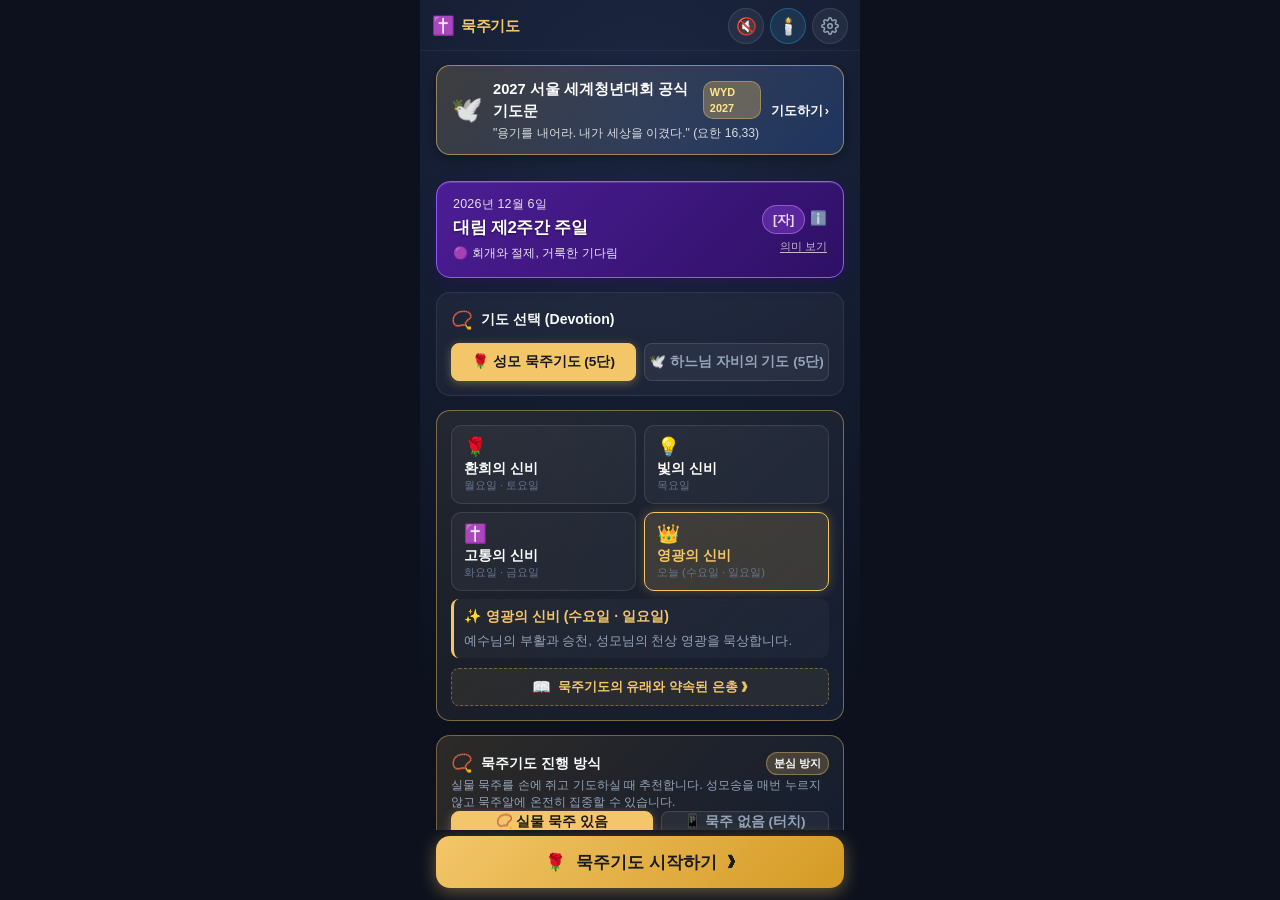
==== index.html @ 98e57fa6 "feat(intro): hide community intentions card from intro and move fully to prayer prep modal" ====
﻿<!DOCTYPE html>
<html lang="ko">
<head>
  <meta charset="UTF-8">
  <meta name="viewport" content="width=device-width, initial-scale=1.0, maximum-scale=1.0, user-scalable=no, viewport-fit=cover">
  <title>묵주기도 - 거룩한 묵상</title>
  
  <!-- 모바일 웹앱 (PWA) 설정 -->
  <meta name="apple-mobile-web-app-capable" content="yes">
  <meta name="apple-mobile-web-app-status-bar-style" content="black-translucent">
  <meta name="apple-mobile-web-app-title" content="묵주기도">
  <meta name="mobile-web-app-capable" content="yes">
  <meta name="theme-color" content="#0C111D">
  
  <link rel="icon" type="image/png" sizes="192x192" href="icons/rosary-gold-192.png?v=50">
  <link rel="apple-touch-icon" href="icons/rosary-gold-192.png?v=50">
  <link rel="apple-touch-icon" sizes="512x512" href="icons/rosary-gold-512.png?v=50">
  <link rel="manifest" href="rosary-manifest.json?v=50">
  <link rel="stylesheet" href="./rosary.css?v=101">
</head>
<body>

  <!-- 장미꽃송이 및 원목 비드 SVG 그래디언트 및 필터 정의 (display:none 금지 - 그래디언트 렌더링 유지) -->
  <svg style="position: absolute; width: 0; height: 0; overflow: hidden; pointer-events: none;" aria-hidden="true">
    <defs>
      <!-- 0. 따뜻한 천연 원목 & 목각 장미 (Wood Rosary) -->
      <radialGradient id="woodBeadGrad" cx="35%" cy="30%" r="70%">
        <stop offset="0%" stop-color="#F6D2AE" />
        <stop offset="30%" stop-color="#C88A58" />
        <stop offset="70%" stop-color="#8A4B20" />
        <stop offset="100%" stop-color="#4E250A" />
      </radialGradient>
      <radialGradient id="woodActiveRoseGrad" cx="38%" cy="32%" r="68%">
        <stop offset="0%" stop-color="#FFF4D4" />
        <stop offset="25%" stop-color="#F8C876" />
        <stop offset="60%" stop-color="#C67D34" />
        <stop offset="85%" stop-color="#8A4315" />
        <stop offset="100%" stop-color="#5A2A0C" />
      </radialGradient>
      <radialGradient id="woodCoreGrad" cx="40%" cy="35%" r="60%">
        <stop offset="0%" stop-color="#FFF2D6" />
        <stop offset="40%" stop-color="#D97706" />
        <stop offset="100%" stop-color="#451A03" />
      </radialGradient>
      <linearGradient id="woodCrossGrad" x1="0%" y1="0%" x2="100%" y2="100%">
        <stop offset="0%" stop-color="#E2A676" />
        <stop offset="35%" stop-color="#B8733E" />
        <stop offset="75%" stop-color="#7C4119" />
        <stop offset="100%" stop-color="#451F08" />
      </linearGradient>
      <filter id="warmWoodGlow" x="-30%" y="-30%" width="160%" height="160%">
        <feDropShadow dx="0" dy="0" stdDeviation="4" flood-color="#F59E0B" flood-opacity="0.9"/>
      </filter>

      <!-- 주님의 기도(Pater Noster) 큰 알 전용 황금 꽃받침 & 십자가 그라데이션 -->
      <radialGradient id="paterCapGold" cx="35%" cy="30%" r="70%">
        <stop offset="0%" stop-color="#FFFDF0" />
        <stop offset="35%" stop-color="#FDE047" />
        <stop offset="70%" stop-color="#D97706" />
        <stop offset="100%" stop-color="#78350F" />
      </radialGradient>
      <linearGradient id="paterCrossGold" x1="0%" y1="0%" x2="100%" y2="100%">
        <stop offset="0%" stop-color="#FFFFFF" />
        <stop offset="35%" stop-color="#FDE047" />
        <stop offset="85%" stop-color="#B45309" />
        <stop offset="100%" stop-color="#78350F" />
      </linearGradient>
      <filter id="paterSacredGlow" x="-35%" y="-35%" width="170%" height="170%">
        <feDropShadow dx="0" dy="0" stdDeviation="6" flood-color="#F59E0B" flood-opacity="0.95"/>
      </filter>

      <!-- 1. 성모님의 신비로운 백장미 (Rosa Mystica - 순결한 진주빛) -->
      <radialGradient id="mysticWhiteRoseGrad" cx="38%" cy="32%" r="68%">
        <stop offset="0%" stop-color="#FFFFFF" />
        <stop offset="35%" stop-color="#FDFBF7" />
        <stop offset="70%" stop-color="#E8DDD3" />
        <stop offset="100%" stop-color="#A68D7B" />
      </radialGradient>
      <radialGradient id="whiteRoseCoreGrad" cx="40%" cy="35%" r="60%">
        <stop offset="0%" stop-color="#FFFFFF" />
        <stop offset="45%" stop-color="#F0E3D8" />
        <stop offset="100%" stop-color="#8C6E5A" />
      </radialGradient>

      <!-- 2. 은총의 활짝 핀 황금 장미 (Active Bead - 눈부신 천상의 황금빛) -->
      <radialGradient id="sacredGoldRoseGrad" cx="36%" cy="30%" r="70%">
        <stop offset="0%" stop-color="#FFFFF2" />
        <stop offset="25%" stop-color="#FFE885" />
        <stop offset="60%" stop-color="#F5B324" />
        <stop offset="85%" stop-color="#D97706" />
        <stop offset="100%" stop-color="#854D0E" />
      </radialGradient>
      <radialGradient id="roseCoreGrad" cx="40%" cy="35%" r="60%">
        <stop offset="0%" stop-color="#FFFBEB" />
        <stop offset="45%" stop-color="#FBBF24" />
        <stop offset="100%" stop-color="#92400E" />
      </radialGradient>

      <!-- 3. 주님의 기도 대황금 장미 (큰 알) -->
      <radialGradient id="royalGoldRoseGrad" cx="35%" cy="30%" r="70%">
        <stop offset="0%" stop-color="#FFFDF0" />
        <stop offset="30%" stop-color="#FDE047" />
        <stop offset="70%" stop-color="#EAB308" />
        <stop offset="100%" stop-color="#78350F" />
      </radialGradient>

      <!-- 4. 거룩한 십자가 그라데이션 -->
      <linearGradient id="crossGrad" x1="0%" y1="0%" x2="100%" y2="100%">
        <stop offset="0%" stop-color="#FFFBEB" />
        <stop offset="45%" stop-color="#F59E0B" />
        <stop offset="100%" stop-color="#92400E" />
      </linearGradient>
      
      <!-- 5. 싱그러운 에메랄드 장미 잎사귀 -->
      <linearGradient id="leafGrad" x1="0%" y1="0%" x2="100%" y2="100%">
        <stop offset="0%" stop-color="#6EE7B7" />
        <stop offset="50%" stop-color="#10B981" />
        <stop offset="100%" stop-color="#064E3B" />
      </linearGradient>

      <!-- 6. 은총의 장미 후광 글로우 필터 -->
      <filter id="roseBloomHalo" x="-25%" y="-25%" width="150%" height="150%">
        <feDropShadow dx="0" dy="0" stdDeviation="4" flood-color="#F3C669" flood-opacity="0.85"/>
      </filter>

      <!-- 7. 성모송 활짝 피어나는 장미 (Blushing Rose of Grace) -->
      <radialGradient id="bloomRoseGrad" cx="38%" cy="32%" r="68%">
        <stop offset="0%" stop-color="#FFFDF7" />
        <stop offset="28%" stop-color="#FFE4E8" />
        <stop offset="65%" stop-color="#F48FB1" />
        <stop offset="90%" stop-color="#E91E63" />
        <stop offset="100%" stop-color="#880E4F" />
      </radialGradient>
      <radialGradient id="bloomRoseCoreGrad" cx="42%" cy="36%" r="62%">
        <stop offset="0%" stop-color="#FFF9C4" />
        <stop offset="35%" stop-color="#F48FB1" />
        <stop offset="80%" stop-color="#AD1457" />
        <stop offset="100%" stop-color="#4A0020" />
      </radialGradient>

      <!-- 8. 천상의 장미 거대 후광 글로우 필터 -->
      <filter id="divineBloomGlow" x="-50%" y="-50%" width="200%" height="200%">
        <feDropShadow dx="0" dy="0" stdDeviation="10" flood-color="#F3C669" flood-opacity="0.95"/>
      </filter>
    </defs>
  </svg>

  
<script>
// [시작 시 화면 가림 방지] 모든 모달 초기화
(function() {
  function hideAllModalsOnStart() {
    document.querySelectorAll('.modal-backdrop').forEach(function(m) {
      m.classList.remove('show');
      m.style.display = 'none';
    });
    var ck = document.getElementById('crucifixKissOverlay');
    if (ck) {
      ck.classList.remove('show');
      ck.style.display = 'none';
    }
  }
  hideAllModalsOnStart();
  document.addEventListener('DOMContentLoaded', hideAllModalsOnStart);
  window.addEventListener('load', hideAllModalsOnStart);
})();
</script>

  <div id="app">

    <!-- ==============================================
         VIEW 1: 인트로 / 기도 준비 화면 (Intro View)
         ============================================== -->
    <section id="introView" class="intro-view">
      <!-- 상단 헤더 바 -->
      <header class="intro-top-header">
        <div class="intro-brand" title="거룩한 묵주기도">
          <span class="intro-cross-icon">✝️</span>
          <span class="intro-brand-name">묵주기도</span>
        </div>
        <div class="intro-top-actions">
          <button id="btnHeaderBgmToggle" type="button" class="icon-btn" onclick="if(window.rosaryApp){window.rosaryApp.toggleBgm();}else{directToggleBgm();}" aria-label="배경음악 토글" title="은은한 성당 배경음악 (BGM)">
            <span id="btnHeaderBgmIcon" style="font-size: 1.05rem;">🎵</span>
          </button>
          <button id="btnIntroYeondoQuick" class="icon-btn yeondo-quick-header-btn" onclick="if(window.rosaryApp){window.rosaryApp.switchView('yeondo');}else{var iv=document.getElementById('introView');var yv=document.getElementById('yeondoView');if(iv)iv.style.display='none';if(yv)yv.style.display='flex';}" aria-label="짧은 연도 (약식 위령기도)" title="짧은 연도 (약식 위령기도 · 조문 예절)">
            <span style="font-size: 1.05rem;">🕯️</span>
          </button>
          <button id="btnIntroSettings" class="icon-btn" onclick="directOpenSettings();" aria-label="설정" title="설정">
            <svg width="18" height="18" viewBox="0 0 24 24" fill="none" stroke="currentColor" stroke-width="2" stroke-linecap="round" stroke-linejoin="round">
              <circle cx="12" cy="12" r="3"></circle>
              <path d="M19.4 15a1.65 1.65 0 0 0 .33 1.82l.06.06a2 2 0 0 1 0 2.83 2 2 0 0 1-2.83 0l-.06-.06a1.65 1.65 0 0 0-1.82-.33 1.65 1.65 0 0 0-1 1.51V21a2 2 0 0 1-2 2 2 2 0 0 1-2-2v-.09A1.65 1.65 0 0 0 9 19.4a1.65 1.65 0 0 0-1.82.33l-.06.06a2 2 0 0 1-2.83 0 2 2 0 0 1 0-2.83l.06-.06a1.65 1.65 0 0 0 .33-1.82 1.65 1.65 0 0 0-1.51-1H3a2 2 0 0 1-2-2 2 2 0 0 1 2-2h.09A1.65 1.65 0 0 0 4.6 9a1.65 1.65 0 0 0-.33-1.82l-.06-.06a2 2 0 0 1 0-2.83 2 2 0 0 1 2.83 0l.06.06a1.65 1.65 0 0 0 1.82.33H9a1.65 1.65 0 0 0 1-1.51V3a2 2 0 0 1 2-2 2 2 0 0 1 2 2v.09a1.65 1.65 0 0 0 1 1.51 1.65 1.65 0 0 0 1.82-.33l.06-.06a2 2 0 0 1 2.83 0 2 2 0 0 1 0 2.83l-.06.06a1.65 1.65 0 0 0-.33 1.82V9a1.65 1.65 0 0 0 1.51 1H21a2 2 0 0 1 2 2 2 2 0 0 1-2 2h-.09a1.65 1.65 0 0 0-1.51 1z"></path>
            </svg>
          </button>
        </div>
      </header>

      <!-- 스크롤 가능한 본문 -->
      <div class="intro-scroll-body">
        
        <!-- [NEW] 2027 서울 세계청년대회 (WYD 2027) 공식 기도문 바로가기 배너 카드 -->
        <div id="introWydBannerCard" class="intro-section-card" onclick="openWydModal();" style="cursor: pointer; background: linear-gradient(135deg, rgba(243, 198, 105, 0.18) 0%, rgba(59, 130, 246, 0.22) 100%); border: 1.5px solid rgba(243, 198, 105, 0.55); box-shadow: 0 4px 14px rgba(0, 0, 0, 0.35); padding: 12px 14px; margin-bottom: 12px;">
          <div style="display: flex; align-items: center; justify-content: space-between; gap: 10px;">
            <div style="display: flex; align-items: center; gap: 10px;">
              <span style="font-size: 1.6rem; line-height: 1;">🕊️</span>
              <div>
                <div style="display: flex; align-items: center; gap: 6px;">
                  <span style="font-size: 0.92rem; font-weight: 800; color: #FFF;">2027 서울 세계청년대회 공식 기도문</span>
                  <span style="background: rgba(243, 198, 105, 0.3); color: #FDE68A; font-size: 0.68rem; font-weight: 800; padding: 2px 6px; border-radius: 10px; border: 1px solid rgba(243, 198, 105, 0.4);">WYD 2027</span>
                </div>
                <div style="font-size: 0.76rem; color: rgba(255, 255, 255, 0.82); margin-top: 2px;">
                  "용기를 내어라. 내가 세상을 이겼다." (요한 16,33)
                </div>
              </div>
            </div>
            <div style="color: var(--gold-light); font-size: 0.8rem; font-weight: 700; white-space: nowrap; display: flex; align-items: center; gap: 2px;">
              <span>기도하기</span>
              <span>›</span>
            </div>
          </div>
        </div>

        <!-- 1. 오늘의 가톨릭 전례력 배너 카드 -->
        <div id="introLiturgicalBanner" class="liturgical-info-banner" onclick="if(window.rosaryApp){window.rosaryApp.openLiturgicalColorModal();}else{openLiturgicalColorModalDirect();}" style="cursor: pointer;" title="전례색의 의미 보기">
          <div class="liturgical-info-main">
            <span id="liturgicalDateText" class="liturgical-info-date">오늘의 가톨릭 전례력</span>
            <span id="liturgicalDayName" class="liturgical-info-dayname">연중 시기</span>
            <span id="liturgicalColorMeaning" class="liturgical-color-meaning" style="font-size: 0.76rem; color: rgba(255, 255, 255, 0.9); display: flex; align-items: center; gap: 4px; margin-top: 1px; font-weight: 500;">
              🟢 <span>희망과 생명, 영적 성장의 때</span>
            </span>
          </div>
          <div style="display: flex; flex-direction: column; align-items: flex-end; gap: 4px; flex-shrink: 0;">
            <div style="display: flex; align-items: center; gap: 5px;">
              <span id="liturgicalColorBadge" class="liturgical-badge color-green">[녹]</span>
              <span style="font-size: 0.85rem; opacity: 0.8; display: inline-flex; align-items: center;" title="전례색 의미 안내">ℹ️</span>
            </div>
            <span style="font-size: 0.68rem; color: rgba(255, 255, 255, 0.7); text-decoration: underline; text-underline-offset: 2px;">의미 보기</span>
          </div>
        </div>

        <!-- 2. 기도 종류 선택 카드 (성모 묵주기도 vs 하느님 자비의 기도) -->
        <div id="introPrayerTypeCard" class="intro-section-card prayer-type-card">
          <div class="intro-card-header">
            <span class="intro-card-icon">📿</span>
            <span id="introPrayerTypeTitle" class="intro-card-title">기도 선택 (Devotion)</span>
          </div>
          <div class="intro-toggle-group prayer-type-toggle">
            <button type="button" id="btnPrayerTypeRosary" class="intro-toggle-btn active">🌹 성모 묵주기도</button>
            <button type="button" id="btnPrayerTypeDivineMercy" class="intro-toggle-btn">🕊️ 자비의 기도</button>
          </div>
        </div>

        <!-- 3. 묵주기도 신비 선택 카드 (성모 묵주기도 선택 시 노출) -->
        <div id="introMysteryCard" class="intro-section-card" style="border: 1.2px solid rgba(243, 198, 105, 0.45); background: linear-gradient(135deg, rgba(243, 198, 105, 0.08) 0%, rgba(22, 31, 51, 0.95) 100%);">
          <div class="intro-mystery-grid">
            <button type="button" class="mystery-select-card" data-mystery="joyful">
              <span class="mystery-icon">🌹</span>
              <span class="mystery-name">환희의 신비</span>
              <span class="mystery-days">월 · 토</span>
            </button>
            <button type="button" class="mystery-select-card" data-mystery="luminous">
              <span class="mystery-icon">💡</span>
              <span class="mystery-name">빛의 신비</span>
              <span class="mystery-days">목</span>
            </button>
            <button type="button" class="mystery-select-card" data-mystery="sorrowful">
              <span class="mystery-icon">✝️</span>
              <span class="mystery-name">고통의 신비</span>
              <span class="mystery-days">화 · 금</span>
            </button>
            <button type="button" class="mystery-select-card" data-mystery="glorious">
              <span class="mystery-icon">👑</span>
              <span class="mystery-name">영광의 신비</span>
              <span class="mystery-days">수 · 일</span>
            </button>
          </div>

          <div id="introMysteryDescBox" class="intro-mystery-desc-box" style="margin-top: 8px;">
            <!-- 선택된 신비 요약 자동 반영 -->
          </div>

          <button type="button" id="btnOpenRosaryHistory" class="history-guide-trigger-btn">
            <span class="history-btn-icon">📖</span>
            <span id="txtOpenRosaryHistory">묵주기도의 유래와 약속된 은총 ❯</span>
          </button>
        </div>

        <!-- 4. 기도 방식 선택 카드 (실물 묵주 모드 vs 터치 카운트 모드) -->
        <div id="introPrayerModeCard" class="intro-section-card" style="background: linear-gradient(135deg, rgba(243, 198, 105, 0.14) 0%, rgba(22, 31, 51, 0.85) 100%); border: 1.2px solid rgba(243, 198, 105, 0.4);">
          <div class="intro-card-header">
            <span class="intro-card-icon">📿</span>
            <span id="introPrayerModeTitle" class="intro-card-title">묵주기도 진행 방식</span>
            <span class="intro-today-badge" style="background: rgba(243, 198, 105, 0.2); color: var(--gold-light); font-size: 0.7rem; padding: 2px 7px;">분심 방지</span>
          </div>
          <p id="introPrayerModeSub" class="intro-card-desc">실물 묵주를 손에 쥐고 기도하실 때 추천합니다. 성모송을 매번 누르지 않고 묵주알에 온전히 집중할 수 있습니다.</p>
          <div class="intro-toggle-group">
            <button type="button" id="btnIntroModePhysical" class="intro-toggle-btn active" style="flex: 1.2;">
              <span>📿 실물 묵주 있음</span>
              <small style="display: block; font-size: 0.68rem; opacity: 0.85; margin-top: 2px;">단위별 안내 · 추천</small>
            </button>
            <button type="button" id="btnIntroModeDigital" class="intro-toggle-btn" style="flex: 1;">
              <span>📱 묵주 없음 (터치)</span>
              <small style="display: block; font-size: 0.68rem; opacity: 0.85; margin-top: 2px;">화면 알 하나씩</small>
            </button>
          </div>
        </div>

        <!-- 5. 지난 기도 이어하기 카드 (기록이 있을 때만 노출) -->
        <div id="introResumeCard" class="intro-section-card resume-card" style="display: none;">
          <div class="intro-card-header" style="display: flex; justify-content: space-between; align-items: center;">
            <div style="display: flex; align-items: center; gap: 6px;">
              <span class="intro-card-icon">🕊️</span>
              <span id="introResumeTitle" class="intro-card-title">지난 기도 이어하기</span>
            </div>
            <button type="button" id="btnIntroDismissResume" title="이어하기 기록 삭제" style="background: none; border: none; color: var(--text-muted); font-size: 0.75rem; cursor: pointer; padding: 2px 6px;">✕ 기록 삭제</button>
          </div>
          <div class="intro-resume-detail">
            <span id="introResumeMystery" class="resume-mystery-text">환희의 신비</span>
            <span id="introResumeStep" class="resume-step-text">제1단 · 성모송 3/10</span>
          </div>
          <button type="button" id="btnIntroContinue" class="intro-cta-btn resume" onclick="directContinuePrayerAction();">
            <span>🕊️</span>
            <span id="introContinueText">이어서 계속 기도하기</span>
          </button>
        </div>

        <!-- 5. 하느님 자비의 기도 안내 카드 (자비의 기도 모드) -->
        <div id="introDivineMercyCard" class="intro-section-card divine-mercy-card" style="display: none;">
          <div class="intro-card-header">
            <span class="intro-card-icon">🕊️</span>
            <span id="introDmCardTitle" class="intro-card-title">하느님 자비의 5단 기도</span>
            <span id="introDmCardBadge" class="intro-today-badge dm-badge">오후 3시 권장</span>
          </div>
          <p id="introDmDesc" class="intro-card-desc">
            성녀 파우스티나 수녀에게 계시된 기도로, 일반 5단 묵주를 사용하여 예수님의 거룩한 수난을 묵상하고 온 세상에 하느님의 자비를 간구합니다.
          </p>
          <div class="dm-prayer-guide-box">
            <div class="dm-guide-item">
              <span class="dm-guide-bead">각 단 큰 알</span>
              <span id="introDmGuideLarge" class="dm-guide-text"><strong>영원하신 아버지</strong> (그리스도의 몸과 피 봉헌)</span>
            </div>
            <div class="dm-guide-item">
              <span class="dm-guide-bead">작은 알 (10개)</span>
              <span id="introDmGuideSmall" class="dm-guide-text"><strong>예수님의 수난을 보시고</strong> 자비를 베푸소서</span>
            </div>
            <div class="dm-guide-item">
              <span class="dm-guide-bead">5단 마침</span>
              <span id="introDmGuideEnd" class="dm-guide-text"><strong>거룩하신 하느님</strong> (3번 반복) 및 마침 기도</span>
            </div>
          </div>

          <button type="button" id="btnOpenDmHistory" class="history-guide-trigger-btn dm-trigger">
            <span class="history-btn-icon">📖</span>
            <span id="txtOpenDmHistory">자비의 기도 유래와 교황청 승인 배경 ❯</span>
          </button>
        </div>

        <!-- [NEW] 가톨릭 연도 및 조문 예절 안내 카드 (연도 모드) -->
        <div id="introYeondoCard" class="intro-section-card yeondo-card" style="display: none;">
          <div class="intro-card-header">
            <span class="intro-card-icon">🕯️</span>
            <span id="introYeondoCardTitle" class="intro-card-title">가톨릭 연도 & 조문 예절</span>
            <span class="intro-today-badge yeondo-badge">상장예식</span>
          </div>
          <p class="intro-card-desc">
            세상을 떠난 교우의 영원한 안식을 청하는 한국 천주교회의 전통 위령기도(연도)와 올바른 상가 빈소 조문 예절을 지원합니다.
          </p>
          <div class="yeondo-preview-grid">
            <button type="button" id="btnOpenCondolenceGuide" class="yeondo-sub-btn">
              <span class="yeondo-sub-icon">📜</span>
              <div class="yeondo-sub-texts">
                <strong>1분 요약 가톨릭 조문 예절</strong>
                <small>분향·헌화법, 맞절, 천주교 위로 인사말</small>
              </div>
              <span class="yeondo-sub-arrow">❯</span>
            </button>
            <button type="button" id="btnStartYeondoDirect" class="yeondo-sub-btn highlight">
              <span class="yeondo-sub-icon">🕯️</span>
              <div class="yeondo-sub-texts">
                <strong>가톨릭 위령기도(연도) 바치기</strong>
                <small>시편 130편 · 성인호칭기도 · 메김과 받음</small>
              </div>
              <span class="yeondo-sub-arrow">❯</span>
            </button>
          </div>
        </div>

        <!-- 6. 구원을 비는 기도 (구원송) 설정 카드 (성모 묵주기도 모드) -->
        <!-- 인트로 피로도 완화: 구원송은 [설정 ⚙️]에서 영구 관리하도록 이전 (기본값: 포함) -->
        <div id="introFatimaCard" class="intro-section-card" style="display: none !important;">
          <div class="intro-card-header">
            <span class="intro-card-icon">🙏</span>
            <span id="introFatimaTitle" class="intro-card-title">구원을 비는 기도 (구원송)</span>
          </div>
          <p id="introFatimaSub" class="intro-card-desc">각 단의 영광송 뒤에 구원을 비는 기도를 함께 바칩니다.</p>
          <div class="intro-toggle-group">
            <button type="button" id="btnIntroFatimaYes" class="intro-toggle-btn active">포함하기 (권장)</button>
            <button type="button" id="btnIntroFatimaNo" class="intro-toggle-btn">영광송만</button>
          </div>
        </div>

        <!-- ==============================================
             [NEW] 함께 바치는 교우들의 지향 영역 (Intro 바닥에서 숨김 -> 묵주/지향 준비 모달로 완전 이전)
             ============================================== -->
        <!-- A. 등록된 지향이 있을 때: 풍성한 카드 노출 -->
        <div id="introIntentionCard" class="intro-section-card intention-card" style="display: none !important; background: rgba(30, 41, 59, 0.7); border: 1px solid rgba(243, 198, 105, 0.25); border-radius: var(--radius-md); padding: 14px 16px; margin-bottom: 12px; box-shadow: 0 4px 14px rgba(0,0,0,0.25);">
          <div style="display: flex; justify-content: space-between; align-items: center; margin-bottom: 8px;">
            <div style="display: flex; align-items: center; gap: 6px;">
              <span style="font-size: 1.05rem;">🕊️</span>
              <span style="font-weight: 700; font-size: 0.88rem; color: var(--gold-primary); letter-spacing: -0.2px;">함께 바치는 교우들의 지향</span>
            </div>
            <div style="display: flex; align-items: center; gap: 4px;">
              <button type="button" id="btnNextIntention" title="다른 지향 보기 (순환)" style="background: rgba(255,255,255,0.06); border: 1px solid rgba(243,198,105,0.25); color: var(--gold-light); border-radius: 50%; width: 24px; height: 24px; display: inline-flex; align-items: center; justify-content: center; font-size: 0.72rem; cursor: pointer; padding: 0;">🔄</button>
              <button type="button" id="btnDeleteCurrentIntention" title="이 지향 삭제" style="display: none; background: rgba(239,68,68,0.12); border: 1px solid rgba(239,68,68,0.35); color: #FCA5A5; font-size: 0.68rem; font-weight: 700; padding: 2px 6px; border-radius: 6px; cursor: pointer;">🗑️ 삭제</button>
            </div>
          </div>
          <div style="display: flex; align-items: center; justify-content: space-between; margin-bottom: 8px;">
            <span id="intentionBadgeAuthor" style="font-size: 0.68rem; color: var(--text-muted); background: rgba(255,255,255,0.05); padding: 2px 6px; border-radius: 4px;"></span>
            <button type="button" id="btnOpenAddIntention" style="background: none; border: 1px solid rgba(243,198,105,0.3); color: var(--gold-light); font-size: 0.72rem; padding: 2px 8px; border-radius: 12px; cursor: pointer;">+ 새 지향 올리기</button>
          </div>
          
          <p id="intentionBodyText" style="font-size: 0.92rem; color: #F8FAFC; line-height: 1.55; margin: 0 0 10px 0; word-break: keep-all; font-style: italic; background: rgba(15, 23, 42, 0.5); padding: 10px 12px; border-radius: 8px; border-left: 3px solid var(--gold-primary);">
            ""
          </p>

          <div style="display: flex; justify-content: space-between; align-items: center;">
            <span id="intentionPrayerCountLabel" style="font-size: 0.78rem; color: var(--text-secondary); display: flex; align-items: center; gap: 4px;">
              🌹 <span id="intentionCountNum" style="color: var(--gold-light); font-weight: 700;">0</span>명의 교우가 함께 기도 중
            </span>
            <button type="button" id="btnJoinIntention" style="background: linear-gradient(135deg, #B8860B, #D4AF37); color: #0C111D; border: none; font-size: 0.8rem; font-weight: 800; padding: 6px 14px; border-radius: 20px; cursor: pointer; display: flex; align-items: center; gap: 4px; box-shadow: 0 2px 8px rgba(243,198,105,0.3); transition: transform 0.15s ease;">
              <span>🌹</span>
              <span id="btnJoinIntentionText">함께 기도하겠습니다</span>
            </button>
          </div>
        </div>

        <!-- B. 등록된 지향이 없을 때: 단정하고 거슬리지 않는 한 줄 링크 (지향 올리기 항상 가능) -->
        <div id="introIntentionEmptyPrompt" style="display: none !important; justify-content: space-between; align-items: center; background: rgba(30, 41, 59, 0.35); border: 1px dashed rgba(243, 198, 105, 0.2); border-radius: var(--radius-md); padding: 10px 14px; margin-bottom: 12px;">
          <span style="font-size: 0.78rem; color: var(--text-secondary); display: flex; align-items: center; gap: 6px;">
            <span>🕊️</span>
            <span>성모님과 교우들에게 청할 지향이 있으신가요?</span>
          </span>
          <button type="button" id="btnOpenAddIntentionEmpty" style="background: rgba(243,198,105,0.12); border: 1px solid rgba(243,198,105,0.35); color: var(--gold-primary); font-size: 0.75rem; font-weight: 700; padding: 4px 10px; border-radius: 12px; cursor: pointer;">
            + 지향 올리기
          </button>
        </div>

        <!-- 6. 주간 기록 미니 현황 카드 -->
        <div id="introTrackerMiniCard" class="intro-section-card tracker-mini-card">
          <div class="tracker-mini-info">
            <span class="tracker-mini-icon">📅</span>
            <div class="tracker-mini-texts">
              <span id="introTrackerMiniTitle" class="tracker-mini-title">이번 주 봉헌한 장미</span>
              <span id="introTrackerMiniCount" class="tracker-mini-count">0단 (0송이 🌹)</span>
            </div>
          </div>
          <button type="button" id="btnIntroOpenTracker" class="tracker-mini-btn" onclick="directOpenTracker();">기록장 ❯</button>
        </div>

        <!-- 7. 따뜻한 차 한 잔 후원 안내 카드 -->
        <div id="introDonationCard" class="intro-section-card tracker-mini-card" style="background: rgba(243, 198, 105, 0.05); border: 1px solid rgba(243, 198, 105, 0.22); cursor: pointer;">
          <div class="tracker-mini-info">
            <span class="tracker-mini-icon">☕</span>
            <div class="tracker-mini-texts">
              <span id="introDonationTitle" class="tracker-mini-title" style="color: var(--gold-primary); font-weight: 700;">따뜻한 차 한 잔 후원하기</span>
              <span id="introDonationSub" class="tracker-mini-count" style="font-size: 0.75rem; color: var(--text-secondary); font-weight: normal;">100% 무료 · 광고 없는 기도 앱 개발자 응원</span>
            </div>
          </div>
          <button type="button" id="btnIntroOpenDonation" class="tracker-mini-btn" style="background: rgba(243,198,105,0.16); border-color: rgba(243,198,105,0.35); color: var(--gold-primary);">응원하기 ❯</button>
        </div>

        <div class="intro-bottom-spacer"></div>

      </div>

      <!-- 플로팅 하단 메인 기도 시작 CTA 버튼 -->
      <footer class="intro-bottom-bar">
        <button type="button" id="btnStartPrayer" class="intro-main-start-btn" onclick="if(window.rosaryApp){window.rosaryApp.handleStartPrayerRequest();}else{directStartPrayerAction();}" style="position:relative; z-index:100; cursor:pointer;">
          <span class="start-rose-icon">🌹</span>
          <span id="btnStartPrayerText">묵주기도 시작하기</span>
          <span class="start-arrow">❯</span>
        </button>
      </footer>
    </section>

    <!-- ==============================================
         VIEW 2: 묵주기도 실시간 진행 화면 (Prayer View)
         ============================================== -->
    <section id="prayerView" class="prayer-view" style="display: none;">
      
      <!-- 상단 헤더 -->
      <header class="app-header">
<button id="btnBackToIntro" class="icon-btn home-btn" aria-label="처음 화면으로" title="처음 화면으로" onclick="if(window.rosaryApp){window.rosaryApp.requestExitPrayer();}else{directGoHome();}">
          <svg width="18" height="18" viewBox="0 0 24 24" fill="none" stroke="currentColor" stroke-width="2" stroke-linecap="round" stroke-linejoin="round">
            <path d="M3 9l9-7 9 7v11a2 2 0 0 1-2 2H5a2 2 0 0 1-2-2z"></path>
            <polyline points="9 22 9 12 15 12 15 22"></polyline>
          </svg>
        </button>

        <div class="prayer-header-title-box">
          <span id="headerMysteryName" class="prayer-header-mystery">환희의 신비</span>
          <span id="headerMysteryDay" class="prayer-header-day">오늘 (월·토)</span>
        </div>

        <div class="header-actions">
          <button id="btnPrayerBgmToggle" class="icon-btn" onclick="if(window.rosaryApp){window.rosaryApp.toggleBgm();}else{directToggleBgm();}" aria-label="배경음악 토글" title="은은한 성당 배경음악 (BGM)">
            <span id="btnPrayerBgmIcon" style="font-size: 1.05rem;">🎵</span>
          </button>
          <button id="openTrackerBtn" class="icon-btn" onclick="directOpenTracker();" aria-label="주간 기도 기록" title="주간 기도 기록">
            <svg width="18" height="18" viewBox="0 0 24 24" fill="none" stroke="currentColor" stroke-width="2" stroke-linecap="round" stroke-linejoin="round">
              <rect x="3" y="4" width="18" height="18" rx="2" ry="2"></rect>
              <line x1="16" y1="2" x2="16" y2="6"></line>
              <line x1="8" y1="2" x2="8" y2="6"></line>
              <line x1="3" y1="10" x2="21" y2="10"></line>
            </svg>
          </button>
          <button id="openSettingsBtn" class="icon-btn" onclick="directOpenSettings();" aria-label="설정" title="설정">
            <svg width="18" height="18" viewBox="0 0 24 24" fill="none" stroke="currentColor" stroke-width="2" stroke-linecap="round" stroke-linejoin="round">
              <circle cx="12" cy="12" r="3"></circle>
              <path d="M19.4 15a1.65 1.65 0 0 0 .33 1.82l.06.06a2 2 0 0 1 0 2.83 2 2 0 0 1-2.83 0l-.06-.06a1.65 1.65 0 0 0-1.82-.33 1.65 1.65 0 0 0-1 1.51V21a2 2 0 0 1-2 2 2 2 0 0 1-2-2v-.09A1.65 1.65 0 0 0 9 19.4a1.65 1.65 0 0 0-1.82.33l-.06.06a2 2 0 0 1-2.83 0 2 2 0 0 1 0-2.83l.06-.06a1.65 1.65 0 0 0 .33-1.82 1.65 1.65 0 0 0-1.51-1H3a2 2 0 0 1-2-2 2 2 0 0 1 2-2h.09A1.65 1.65 0 0 0 4.6 9a1.65 1.65 0 0 0-.33-1.82l-.06-.06a2 2 0 0 1 0-2.83 2 2 0 0 1 2.83 0l.06.06a1.65 1.65 0 0 0 1.82.33H9a1.65 1.65 0 0 0 1-1.51V3a2 2 0 0 1 2-2 2 2 0 0 1 2 2v.09a1.65 1.65 0 0 0 1 1.51 1.65 1.65 0 0 0 1.82-.33l.06-.06a2 2 0 0 1 2.83 0 2 2 0 0 1 0 2.83l-.06.06a1.65 1.65 0 0 0-.33 1.82V9a1.65 1.65 0 0 0 1.51 1H21a2 2 0 0 1 2 2 2 2 0 0 1-2 2h-.09a1.65 1.65 0 0 0-1.51 1z"></path>
            </svg>
          </button>
        </div>
      </header>

      <!-- 2. 단 진행률 인디케이터 (1단 ~ 5단 빠른 이동 지원) -->
      <nav id="decadeProgressBar" class="decade-progress-bar" aria-label="묵주 단 진행"></nav>

      <!-- 3. 실물 묵주알 비주얼 트랙 -->
      <div class="bead-visualizer-container">
        <div class="bead-track-string"></div>
        <div id="beadChain" class="bead-chain"></div>
      </div>

      <!-- 4. 중앙 기도문 카드 (좌우 드래그/스와이프 인터랙션 영역) -->
      <main class="prayer-card-container">
        <!-- 성모송 꽃피움 & 봉헌 승화 이펙트 오버레이 -->
        <div id="roseBloomContainer" class="rose-bloom-container" aria-hidden="true"></div>

        <article id="prayerCard" class="prayer-card">
          
          <!-- 카드 상단 정보 바 -->
          <div class="card-header-bar">
            <span id="cardBadge" class="card-step-badge">시작 기도 · 십자가 (성호경)</span>
            <span id="cardCounter" class="card-step-counter">1 / 69</span>
          </div>

          <!-- 기도문 본문 스크롤 영역 (신비 묵상 & 성경 구절 포함하여 상하 스크롤 100% 원활) -->
          <div id="prayerBodyScroll" class="prayer-body-scroll">
            <!-- 기도 지향 리마인더 바 (기도 시작 시 정성껏 담은 지향이 있을 때 기도 카드 상단에 은은하게 상시 동행) -->
            <div id="prayerIntentionReminderBar" style="display: none; background: linear-gradient(135deg, rgba(243, 198, 105, 0.15) 0%, rgba(30, 41, 59, 0.8) 100%); border: 1px solid rgba(243, 198, 105, 0.35); border-radius: 12px; padding: 8px 12px; margin-bottom: 12px; box-shadow: 0 2px 8px rgba(0,0,0,0.25);">
              <div style="display: flex; align-items: center; justify-content: space-between; margin-bottom: 2px;">
                <span style="font-size: 0.72rem; color: var(--gold-light); font-weight: 700; display: flex; align-items: center; gap: 4px;">
                  <span>🕊️</span> <span>이 기도의 봉헌 지향</span>
                </span>
                <span style="font-size: 0.68rem; color: rgba(255,255,255,0.6);">마음에 품고 바치는 은혜</span>
              </div>
              <div id="prayerIntentionReminderText" style="font-size: 0.84rem; color: #FFF; font-style: italic; line-height: 1.45; word-break: keep-all; font-weight: 500;">
                ""
              </div>
            </div>

            <!-- 신비 묵상 영역 (각 단 시작 큰 알에서 노출) -->
            <div id="meditationBox" class="meditation-box" style="display: none;">
              <span id="meditationTitle" class="meditation-title">환희의 신비 제1단</span>
              <p id="meditationText" class="meditation-text">"마리아께서 예수님을 잉태하심을 묵상합시다."</p>
              <span id="meditationFruit" class="meditation-fruit">열매: 겸손의 은혜</span>

              <!-- 각 단 성경 구절 묵상 (접기/펼치기 아코디언, 기본은 감춤) -->
              <div id="scriptureAccordion" class="scripture-accordion" style="display: none;">
                <button type="button" id="scriptureToggleBtn" class="scripture-toggle-btn" aria-expanded="false" ontouchstart="event.stopPropagation();" onclick="event.stopPropagation();">
                  <span class="scripture-btn-left">
                    <span class="scripture-book-icon">📖</span>
                    <span id="scriptureBtnTitle" class="scripture-btn-title">성경 구절 묵상</span>
                    <span id="scriptureVerseBadge" class="scripture-verse-badge">루카 1,30-31</span>
                  </span>
                  <span id="scriptureToggleArrow" class="scripture-toggle-arrow">▼</span>
                </button>
                <div id="scriptureContentPanel" class="scripture-content-panel" style="display: none;">
                  <p id="scriptureVerseText" class="scripture-verse-text"></p>
                  <div class="scripture-source-row">
                    <span id="scriptureSource" class="scripture-source">한국 천주교 주교회의 공인 [가톨릭 성경]</span>
                  </div>
                </div>
              </div>
            </div>

            <h1 id="prayerMainTitle" class="prayer-main-title">성호경</h1>
            <p id="prayerGuideText" class="prayer-guide-text">십자가를 잡고 성호를 그으며 기도를 시작합니다.</p>
            
            <!-- 성모님께 봉헌하는 장미 (기도에 어울리는 거룩한 장미 비주얼) -->
            <div id="roseOfferingBanner" class="rose-offering-banner" style="display: none;">
              <div id="roseOfferingVisual" class="rose-offering-visual"></div>
              <div class="rose-offering-texts">
                <span id="roseOfferingTitle" class="rose-offering-title">성모님께 봉헌하는 장미</span>
                <span id="roseOfferingSubtitle" class="rose-offering-sub">제1단 · 제 1 송이 🌹</span>
              </div>
              <div id="roseOfferingDecadeBadge" class="rose-decade-badge">1 / 10</div>
            </div>

            <!-- 자바스크립트로 기도문 자동 렌더링 (startFatimaBox 없음!) -->
            <div id="prayerContentSection" class="prayer-content-section"></div>
          </div>

          <!-- 하단 드래그 안내 힌트 (깔끔한 화면과 버튼 우선 조작을 위해 숨김) -->
          <div class="drag-hint-overlay" style="display: none;">
            <span>◂ 화면을 좌우로 드래그하여 한 알씩 넘기세요 ▸</span>
          </div>

        </article>
      </main>

      <!-- 5. 하단 액션 컨트롤 바 -->
      <footer class="bottom-controls" style="position:relative !important; z-index:9999 !important; pointer-events:auto !important;">
        <button id="prevBtn" class="nav-bead-btn prev-btn" aria-label="이전 알"  style="position:relative; z-index:10000; pointer-events:auto !important; cursor:pointer;">
          ❮ <span>이전 알</span>
        </button>
        <button id="nextBtn" class="nav-bead-btn next-btn" aria-label="다음 기도"  style="position:relative; z-index:10000; pointer-events:auto !important; cursor:pointer;">
          <span>다음 기도</span> ❯
        </button>
      </footer>
    </section>

    <!-- ==============================================
         VIEW 3: [NEW] 가톨릭 연도 & 조문 예절 전용 화면 (Yeondo View)
         ============================================== -->
    <section id="yeondoView" class="yeondo-view" style="display: none;">
      <!-- 상단 헤더 -->
      <header class="app-header yeondo-header">
        <button id="btnYeondoBackToIntro" class="icon-btn home-btn" aria-label="처음 화면으로" title="처음 화면으로">
          <svg width="18" height="18" viewBox="0 0 24 24" fill="none" stroke="currentColor" stroke-width="2" stroke-linecap="round" stroke-linejoin="round">
            <path d="M3 9l9-7 9 7v11a2 2 0 0 1-2 2H5a2 2 0 0 1-2-2z"></path>
            <polyline points="9 22 9 12 15 12 15 22"></polyline>
          </svg>
        </button>

        <div class="prayer-header-title-box">
          <span id="yeondoHeaderTitle" class="prayer-header-mystery">짧은 연도 (약식 위령기도)</span>
          <span class="prayer-header-day" style="color: var(--gold-primary); font-weight: 700;">조문객 · 가족 위령 (약 5분)</span>
        </div>

        <div class="header-actions">
          <button id="btnYeondoCondolenceTab" class="icon-btn" aria-label="조문 예절" title="조문 예절" style="font-size: 0.8rem; font-weight: 700; width: auto; padding: 0 10px; border-radius: 16px; color: #E2E8F0; border-color: rgba(255,255,255,0.2);">예절</button>
        </div>
      </header>

      <!-- 연도 본문 스크롤 영역 -->
      <main id="yeondoBodyScroll" class="yeondo-body-scroll">
        <div class="yeondo-card-container">
          <div class="yeondo-candle-emblem">🕯️🕊️</div>
          <div style="display: inline-flex; align-items: center; gap: 6px; padding: 4px 12px; border-radius: 14px; background: rgba(243, 198, 105, 0.15); border: 1px solid rgba(243, 198, 105, 0.4); margin-bottom: 8px;">
            <span style="font-size: 0.76rem; font-weight: 800; color: var(--gold-light); letter-spacing: -0.2px;">📖 짧은 연도 (약식 위령기도 · 소요시간 약 5분)</span>
          </div>
          <h1 class="yeondo-main-title" style="margin-top: 2px;">가톨릭 짧은 연도 (위령기도)</h1>
          <p class="yeondo-sub-desc" style="line-height: 1.5; margin-bottom: 12px;">
            상가 빈소 조문객이나 가족이 <strong>시편 130편과 핵심 성인 호칭 기도</strong>로<br>
            고인의 영원한 안식을 정성껏 청하는 표준 약식 위령기도입니다.
          </p>

          <!-- 고인 세례명 입력 간이 바 -->
          <div class="yeondo-deceased-input-bar">
            <label for="deceasedNameInput">기도 지향 고인:</label>
            <input type="text" id="deceasedNameInput" placeholder="예: 요셉, 마리아" maxlength="15" />
          </div>

          <!-- 연도 기도문 본문 -->
          <div id="yeondoContentContainer" class="yeondo-content-container">
            <!-- 자바스크립트로 연도문 전체 정갈하게 렌더링 -->
          </div>

          <div style="margin-top: 30px; text-align: center;">
            <button type="button" id="btnFinishYeondo" class="action-pill-btn gold" style="width: 100%; height: 46px; font-size: 0.95rem;">
              위령 기도 마치기
            </button>
          </div>
        </div>
      </main>
    </section>

    <!-- 6.9 이전 기도 덮어쓰기 방지 확인 모달 (이어하기 보존) -->
    <div id="resumeConfirmModal" class="modal-backdrop">
      <div class="bottom-sheet" style="max-width: 420px; text-align: center;">
        <div class="sheet-handle"></div>
        <div style="font-size: 2.2rem; margin: 4px 0 8px;">🕊️</div>
        <div class="sheet-title" style="margin-bottom: 6px; font-size: 1.15rem;">진행 중인 기도가 있습니다</div>
        <p style="font-size: 0.88rem; color: var(--text-secondary); line-height: 1.55; margin-bottom: 16px; word-break: keep-all;">
          이전에 바치던 기도 기록이 남아있습니다.<br>
          이어서 계속 기도하시겠습니까, 아니면 처음부터 새로 시작하시겠습니까?
        </p>

        <!-- 이전 기도 정보 박스 -->
        <div style="background: rgba(243, 198, 105, 0.08); border: 1px solid rgba(243, 198, 105, 0.28); border-radius: var(--radius-md); padding: 12px 14px; margin-bottom: 14px; text-align: left;">
          <div style="display: flex; align-items: center; justify-content: space-between; margin-bottom: 4px;">
            <span style="font-size: 0.76rem; color: var(--gold-primary); font-weight: 700;">기존 진행 기록</span>
            <span id="resumeConfirmPrayerType" style="font-size: 0.72rem; color: var(--text-muted);">성모 묵주기도</span>
          </div>
          <div id="resumeConfirmMystery" style="font-weight: 700; color: var(--text-primary); font-size: 0.95rem; margin-bottom: 2px;">환희의 신비</div>
          <div id="resumeConfirmStep" style="font-size: 0.82rem; color: var(--text-secondary);">제1단 · 성모송 3/10</div>
        </div>

        <!-- 이어하기 묵주 상태 선택 (실물 묵주 vs 터치 모드 전환) -->
        <div id="resumeModeSelectorBox" style="margin-bottom: 16px; text-align: left;">
          <div style="font-size: 0.76rem; color: var(--text-muted); margin-bottom: 6px; font-weight: 600;">
            이어할 기도 방식 선택:
          </div>
          <div class="intro-toggle-group" style="background: rgba(255, 255, 255, 0.06); border-radius: 12px; padding: 3px; display: flex; gap: 4px;">
            <button type="button" id="btnResumeModePhysical" class="intro-toggle-btn active" style="flex: 1; padding: 8px 4px; font-size: 0.82rem; border-radius: 9px; min-height: 42px;">
              <span>📿 실물 묵주 있음</span>
            </button>
            <button type="button" id="btnResumeModeDigital" class="intro-toggle-btn" style="flex: 1; padding: 8px 4px; font-size: 0.82rem; border-radius: 9px; min-height: 42px;">
              <span>📱 묵주 없음 (터치)</span>
            </button>
          </div>
        </div>

        <div style="display: flex; flex-direction: column; gap: 14px; margin-top: 6px;">
          <!-- 1순위: 이어서 계속하기 (추천) -->
          <button type="button" id="btnResumeConfirmContinue" class="action-pill-btn gold" onclick="directContinuePrayerAction();" style="width: 100%; min-height: 58px; padding: 12px 16px; font-size: 1.05rem; font-weight: 800; border-radius: 16px; display: flex; align-items: center; justify-content: center; gap: 8px; box-shadow: 0 4px 14px rgba(243, 198, 105, 0.28); border: 2px solid rgba(243, 198, 105, 0.7); cursor: pointer;">
            <span style="font-size: 1.25rem;">🕊️</span> <span>이어서 계속 기도하기</span>
          </button>
          
          <!-- 2순위: 처음부터 새로 시작하기 -->
          <button type="button" id="btnResumeConfirmRestart" class="action-pill-btn" onclick="if(window.rosaryApp){window.rosaryApp.closeModals();window.rosaryApp.startPrayer();}else{directStartPrayerAction();}" style="width: 100%; min-height: 52px; padding: 10px 16px; font-size: 0.95rem; font-weight: 700; color: #FCA5A5; border-radius: 14px; border: 1.5px solid rgba(239, 68, 68, 0.45); background: rgba(239, 68, 68, 0.1); display: flex; align-items: center; justify-content: center; gap: 6px; cursor: pointer;">
            <span style="font-size: 1.05rem;">↺</span> <span>기록 지우고 처음부터 시작</span>
          </button>

          <!-- 3순위: 취소 (닫기) -->
          <button type="button" id="btnResumeConfirmCancel" class="action-pill-btn" onclick="closeAllModalsDirect();" style="width: 100%; min-height: 44px; padding: 8px 16px; font-size: 0.9rem; color: var(--text-muted); background: rgba(255, 255, 255, 0.05); border: 1px solid rgba(255, 255, 255, 0.1); border-radius: 12px; margin-top: 4px; cursor: pointer;">
            취소
          </button>
        </div>
      </div>
    </div>

    <!-- 6.10 기도 중단 방지 확인 모달 (실수 터치 및 분심 방지) -->
    <div id="exitConfirmModal" class="modal-backdrop" style="display: none;">
      <div class="bottom-sheet" style="max-width: 400px; text-align: center;">
        <div class="sheet-handle"></div>
        <div style="font-size: 2.2rem; margin: 4px 0 8px;">✝️</div>
        <div class="sheet-title" style="margin-bottom: 6px; font-size: 1.15rem;">기도를 잠시 멈추시겠습니까?</div>
        <p style="font-size: 0.88rem; color: var(--text-secondary); line-height: 1.55; margin-bottom: 16px; word-break: keep-all;">
          현재까지 바치신 기도는 안전하게 자동 보존됩니다.<br>
          언제든 다시 오셔서 이어서 기도하실 수 있습니다.
        </p>
        <div style="display: flex; flex-direction: column; gap: 12px; margin-top: 6px;">
          <button type="button" id="btnExitConfirmResume" class="action-pill-btn gold" style="width: 100%; min-height: 56px; padding: 12px 16px; font-size: 1.05rem; font-weight: 800; border-radius: 16px; display: flex; align-items: center; justify-content: center; gap: 8px; box-shadow: 0 4px 14px rgba(243, 198, 105, 0.28); border: 2px solid rgba(243, 198, 105, 0.7); cursor: pointer;">
            <span style="font-size: 1.25rem;">🕊️</span> <span>기도 계속 바치기</span>
          </button>
          <button type="button" id="btnExitConfirmLeave" class="action-pill-btn" style="width: 100%; min-height: 50px; padding: 10px 16px; font-size: 0.95rem; font-weight: 700; color: #E2E8F0; border-radius: 14px; border: 1.5px solid rgba(255, 255, 255, 0.18); background: rgba(255, 255, 255, 0.08); display: flex; align-items: center; justify-content: center; gap: 6px; cursor: pointer;">
            <span>처음 화면으로 나가기</span>
          </button>
        </div>
      </div>
    </div>

    <!-- 6.11 기도 시작 준비 모달 (실물 묵주 유무 확인 & 기도 지향 마음에 담기) -->
    <div id="prayerPrepModal" class="modal-backdrop" style="display: none;">
      <div class="bottom-sheet" style="max-width: 440px; text-align: left;">
        <div class="sheet-handle"></div>
        <div style="text-align: center; margin-bottom: 14px;">
          <div style="font-size: 2.2rem; margin-bottom: 4px;">📿</div>
          <h3 id="prepModalTitle" class="sheet-title" style="margin: 0 0 4px 0; font-size: 1.2rem; color: #FFF;">기도 시작 준비</h3>
          <p id="prepModalDesc" style="font-size: 0.84rem; color: var(--text-secondary); margin: 0; word-break: keep-all;">
            기도에 온전히 집중하실 수 있도록 묵주 상태와 마음의 지향을 확인합니다.
          </p>
        </div>

        <!-- 1. 실물 묵주 소지 여부 선택 카드 (필수 확인) -->
        <div style="background: rgba(243, 198, 105, 0.08); border: 1.5px solid rgba(243, 198, 105, 0.35); border-radius: 14px; padding: 12px 14px; margin-bottom: 14px;">
          <div style="display: flex; align-items: center; justify-content: space-between; margin-bottom: 8px;">
            <span style="font-size: 0.86rem; font-weight: 800; color: var(--gold-light); display: flex; align-items: center; gap: 5px;">
              <span>📿</span> <span>손에 실물 묵주가 있으신가요?</span>
            </span>
            <span style="font-size: 0.7rem; color: var(--gold-primary); background: rgba(243,198,105,0.18); padding: 2px 6px; border-radius: 8px; font-weight: 700;">방식 선택</span>
          </div>
          
          <div class="intro-toggle-group" style="background: rgba(15, 23, 42, 0.6); border-radius: 12px; padding: 4px; display: flex; gap: 6px;">
            <button type="button" id="btnPrepModePhysical" class="intro-toggle-btn active" style="flex: 1.15; padding: 10px 8px; text-align: center; border-radius: 9px; cursor: pointer;">
              <span style="font-size: 0.88rem; font-weight: 800; display: block;">📿 실물 묵주 있음</span>
              <small style="display: block; font-size: 0.68rem; opacity: 0.85; margin-top: 2px;">단위별 안내 · 분심 방지</small>
            </button>
            <button type="button" id="btnPrepModeDigital" class="intro-toggle-btn" style="flex: 1; padding: 10px 8px; text-align: center; border-radius: 9px; cursor: pointer;">
              <span style="font-size: 0.88rem; font-weight: 800; display: block;">📱 묵주 없음 (터치)</span>
              <small style="display: block; font-size: 0.68rem; opacity: 0.85; margin-top: 2px;">화면 알 하나씩 카운트</small>
            </button>
          </div>
        </div>

        <!-- 2. 오늘 바칠 기도 지향을 담는 공간 (마음에 담는 공간 & 공동체 함께 기도) -->
        <div style="background: rgba(255, 255, 255, 0.04); border: 1px solid rgba(255, 255, 255, 0.12); border-radius: 14px; padding: 12px 14px; margin-bottom: 16px;">
          <div style="display: flex; align-items: center; justify-content: space-between; margin-bottom: 6px;">
            <span style="font-size: 0.84rem; font-weight: 700; color: #FFF; display: flex; align-items: center; gap: 5px;">
              <span>🕊️</span> <span>오늘 바치실 기도의 지향 (선택)</span>
            </span>
            <span style="font-size: 0.68rem; color: var(--text-muted);">마음에 품고 기도</span>
          </div>
          <div style="position: relative;">
            <input type="text" id="inputPrepIntention" maxlength="70" placeholder="예: 우리 가족의 평화와 건강, 연옥 영혼을 위하여" style="width: 100%; box-sizing: border-box; background: rgba(15, 23, 42, 0.8); border: 1px solid rgba(243, 198, 105, 0.35); border-radius: 10px; color: #FFF; font-size: 0.86rem; padding: 10px 12px; outline: none; transition: border-color 0.2s ease;">
          </div>
          
          <!-- 추천 지향 빠른 태그 버튼들 -->
          <div style="display: flex; flex-wrap: wrap; gap: 5px; margin-top: 8px;">
            <button type="button" class="prep-quick-tag" onclick="selectPrepIntentionTag('가족의 평화와 화목을 위하여')" style="background: rgba(255,255,255,0.06); border: 1px solid rgba(255,255,255,0.12); color: rgba(255,255,255,0.85); font-size: 0.72rem; padding: 3px 8px; border-radius: 12px; cursor: pointer;">#가족의 평화</button>
            <button type="button" class="prep-quick-tag" onclick="selectPrepIntentionTag('아픈 이들의 쾌유와 치유를 위하여')" style="background: rgba(255,255,255,0.06); border: 1px solid rgba(255,255,255,0.12); color: rgba(255,255,255,0.85); font-size: 0.72rem; padding: 3px 8px; border-radius: 12px; cursor: pointer;">#환우의 치유</button>
            <button type="button" class="prep-quick-tag" onclick="selectPrepIntentionTag('세상을 떠난 연옥 영혼들의 영원한 안식을 위하여')" style="background: rgba(255,255,255,0.06); border: 1px solid rgba(255,255,255,0.12); color: rgba(255,255,255,0.85); font-size: 0.72rem; padding: 3px 8px; border-radius: 12px; cursor: pointer;">#연옥 영혼</button>
            <button type="button" class="prep-quick-tag" onclick="selectPrepIntentionTag('어려움 속에서 힘을 얻고 은총을 누리도록')" style="background: rgba(255,255,255,0.06); border: 1px solid rgba(255,255,255,0.12); color: rgba(255,255,255,0.85); font-size: 0.72rem; padding: 3px 8px; border-radius: 12px; cursor: pointer;">#은총과 용기</button>
          </div>

          <!-- 교우들과 함께 기도하기 공유 토글 -->
          <div style="margin-top: 10px; padding-top: 8px; border-top: 1px dashed rgba(255, 255, 255, 0.1); display: flex; align-items: center; justify-content: space-between;">
            <label for="chkPrepShareCommunity" style="display: flex; align-items: center; gap: 7px; cursor: pointer; user-select: none;">
              <span style="font-size: 1.05rem;">🌹</span>
              <div>
                <div style="font-size: 0.8rem; font-weight: 700; color: var(--gold-light);">전국 교우들과 함께 기도하기</div>
                <div style="font-size: 0.68rem; color: var(--text-muted);">이 지향을 교우 공동체 나눔판에 올려 함께 지향을 모읍니다</div>
              </div>
            </label>
            <input type="checkbox" id="chkPrepShareCommunity" style="width: 18px; height: 18px; accent-color: var(--gold-primary); cursor: pointer;">
          </div>
        </div>

        <!-- 하단 시작 & 닫기 버튼 -->
        <div style="display: flex; flex-direction: column; gap: 8px;">
          <button type="button" id="btnPrepConfirmStart" class="action-pill-btn gold" style="width: 100%; min-height: 56px; padding: 12px 16px; font-size: 1.05rem; font-weight: 800; border-radius: 16px; display: flex; align-items: center; justify-content: center; gap: 8px; box-shadow: 0 4px 16px rgba(243, 198, 105, 0.35); border: 2px solid rgba(243, 198, 105, 0.75); cursor: pointer;">
            <span style="font-size: 1.25rem;">✝️</span> <span>이 지향으로 기도 시작하기</span>
          </button>
          <button type="button" id="btnPrepCancel" class="action-pill-btn" onclick="closeAllModalsDirect();" style="width: 100%; min-height: 42px; padding: 8px 16px; font-size: 0.88rem; color: var(--text-muted); background: rgba(255, 255, 255, 0.04); border: 1px solid rgba(255, 255, 255, 0.1); border-radius: 12px; cursor: pointer;">
            취소
          </button>
        </div>
      </div>
    </div>

    <!-- 6.12 전례색의 의미 안내 모달 바텀시트 -->
    <div id="liturgicalColorModal" class="modal-backdrop" style="display: none;">
      <div class="bottom-sheet" style="max-width: 440px; text-align: left;">
        <div class="sheet-handle"></div>
        <div style="display: flex; align-items: center; justify-content: space-between; margin-bottom: 12px;">
          <div style="display: flex; align-items: center; gap: 8px;">
            <span style="font-size: 1.4rem;">🎨</span>
            <div>
              <h3 class="sheet-title" style="margin: 0; font-size: 1.15rem; color: #FFF;">가톨릭 전례색의 의미</h3>
              <p style="font-size: 0.76rem; color: var(--text-muted); margin: 2px 0 0 0;">전례 주기에 따른 거룩한 빛깔의 영성</p>
            </div>
          </div>
          <button type="button" class="tracker-close-btn" onclick="closeAllModalsDirect();" aria-label="닫기">✕</button>
        </div>

        <div style="display: flex; flex-direction: column; gap: 10px; max-height: 62vh; overflow-y: auto; padding-right: 2px;">
          <!-- 녹색 (Green) -->
          <div style="background: rgba(34, 197, 94, 0.1); border: 1px solid rgba(34, 197, 94, 0.35); border-radius: 12px; padding: 10px 12px;">
            <div style="display: flex; align-items: center; gap: 6px; margin-bottom: 4px;">
              <span style="display: inline-block; width: 12px; height: 12px; border-radius: 50%; background: #22C55E; box-shadow: 0 0 8px #22C55E;"></span>
              <span style="font-size: 0.92rem; font-weight: 800; color: #86EFAC;">녹색 (Green) · 희망과 생명</span>
            </div>
            <p style="font-size: 0.8rem; color: #E2E8F0; line-height: 1.5; margin: 0; word-break: keep-all;">
              <strong>사용 시기:</strong> 연중 시기<br>
              영적 성장과 희망, 영원한 생명을 상징합니다. 신앙인이 일상 속에서 그리스도의 가르침을 따라 열매 맺는 여정을 뜻합니다.
            </p>
          </div>

          <!-- 백색 (White) -->
          <div style="background: rgba(255, 255, 255, 0.08); border: 1px solid rgba(255, 255, 255, 0.35); border-radius: 12px; padding: 10px 12px;">
            <div style="display: flex; align-items: center; gap: 6px; margin-bottom: 4px;">
              <span style="display: inline-block; width: 12px; height: 12px; border-radius: 50%; background: #FFFFFF; box-shadow: 0 0 8px #FFFFFF;"></span>
              <span style="font-size: 0.92rem; font-weight: 800; color: #FFF;">백색 (White) · 빛과 기쁨, 영광</span>
            </div>
            <p style="font-size: 0.8rem; color: #E2E8F0; line-height: 1.5; margin: 0; word-break: keep-all;">
              <strong>사용 시기:</strong> 부활 시기, 성탄 시기, 주님 축일, 성모님 축일, 천사 축일<br>
              빛과 순결, 천상의 기쁨과 승리를 상징합니다. 주님의 부활과 성모님의 티 없는 순결을 기립니다.
            </p>
          </div>

          <!-- 자색 (Violet) -->
          <div style="background: rgba(168, 85, 247, 0.1); border: 1px solid rgba(168, 85, 247, 0.35); border-radius: 12px; padding: 10px 12px;">
            <div style="display: flex; align-items: center; gap: 6px; margin-bottom: 4px;">
              <span style="display: inline-block; width: 12px; height: 12px; border-radius: 50%; background: #A855F7; box-shadow: 0 0 8px #A855F7;"></span>
              <span style="font-size: 0.92rem; font-weight: 800; color: #D8B4FE;">자색 (Violet) · 회개와 기다림</span>
            </div>
            <p style="font-size: 0.8rem; color: #E2E8F0; line-height: 1.5; margin: 0; word-break: keep-all;">
              <strong>사용 시기:</strong> 대림 시기, 사순 시기, 위령 미사<br>
              보속과 통회, 겸손과 경건한 기다림을 상징합니다. 주님을 맞이하기 위해 마음을 정화하는 때입니다.
            </p>
          </div>

          <!-- 홍색 (Red) -->
          <div style="background: rgba(239, 68, 68, 0.1); border: 1px solid rgba(239, 68, 68, 0.35); border-radius: 12px; padding: 10px 12px;">
            <div style="display: flex; align-items: center; gap: 6px; margin-bottom: 4px;">
              <span style="display: inline-block; width: 12px; height: 12px; border-radius: 50%; background: #EF4444; box-shadow: 0 0 8px #EF4444;"></span>
              <span style="font-size: 0.92rem; font-weight: 800; color: #FCA5A5;">홍색 (Red) · 성령과 사랑, 순교</span>
            </div>
            <p style="font-size: 0.8rem; color: #E2E8F0; line-height: 1.5; margin: 0; word-break: keep-all;">
              <strong>사용 시기:</strong> 주님 수난 성지주일, 성금요일, 성령 강림 대축일, 순교자 축일<br>
              타오르는 성령의 불꽃과 그리스도의 지극한 십자가 사랑, 신앙을 위해 피 흘린 순교자들의 숭고한 충성을 뜻합니다.
            </p>
          </div>

          <!-- 장미색 (Rose) -->
          <div style="background: rgba(244, 114, 182, 0.1); border: 1px solid rgba(244, 114, 182, 0.35); border-radius: 12px; padding: 10px 12px;">
            <div style="display: flex; align-items: center; gap: 6px; margin-bottom: 4px;">
              <span style="display: inline-block; width: 12px; height: 12px; border-radius: 50%; background: #F472B6; box-shadow: 0 0 8px #F472B6;"></span>
              <span style="font-size: 0.92rem; font-weight: 800; color: #FBCFE8;">장미색 (Rose) · 다가오는 구원의 작은 기쁨</span>
            </div>
            <p style="font-size: 0.8rem; color: #E2E8F0; line-height: 1.5; margin: 0; word-break: keep-all;">
              <strong>사용 시기:</strong> 대림 제3주일(기뻐하여라 주일), 사순 제4주일(즐거워하여라 주일)<br>
              자색의 회개와 보속 속에서, 구원의 날이 가까웠음을 미리 기뻐하는 희망의 빛깔입니다.
            </p>
          </div>
        </div>

        <div style="margin-top: 14px;">
          <button type="button" class="action-pill-btn gold" onclick="closeAllModalsDirect();" style="width: 100%; min-height: 46px; font-size: 0.95rem; font-weight: 700; border-radius: 14px; cursor: pointer;">
            확인 및 닫기
          </button>
        </div>
      </div>
    </div>

    <!-- 7. 신비 선택 모달 바텀시트 -->
    
    <!-- 8. 설정 모달 바텀시트 -->
    <div id="settingsModal" class="modal-backdrop" style="display: none;">
      <div class="bottom-sheet">
        <div class="sheet-handle"></div>
        <div class="sheet-title-row" style="display: flex; align-items: center; justify-content: space-between;">
          <h3 class="sheet-title" style="margin: 0;">설정</h3>
          <button type="button" id="closeSettingsBtn" class="tracker-close-btn" onclick="directCloseSettings();" aria-label="닫기">✕</button>
        </div>

        <div class="settings-content" style="max-height: 70vh; overflow-y: auto;">
          <!-- 글자 크기 -->
          <div class="setting-row">
            <span class="setting-label">글자 크기</span>
            <div class="font-size-controls">
              <button type="button" id="fontSmallerBtn" class="font-btn">가-</button>
              <button type="button" id="fontBiggerBtn" class="font-btn">가+</button>
            </div>
          </div>

          <!-- 은은한 기도 배경음악 (BGM) -->
          <div class="setting-row" style="flex-direction: column; align-items: flex-start; gap: 8px;">
            <div style="display: flex; justify-content: space-between; align-items: center; width: 100%;">
              <div>
                <div class="setting-label">🎵 은은한 묵상 배경음악 (BGM)</div>
                <small style="color: var(--text-muted); font-size: 0.74rem;">박자 없는 초저속 성당 오르간/성가 앰비언트</small>
              </div>
              <label class="toggle-switch">
                <input type="checkbox" id="settingsBgmToggle">
                <span class="toggle-slider"></span>
              </label>
            </div>
            <div id="settingsBgmControls" style="display: flex; flex-direction: column; gap: 8px; width: 100%; padding-top: 4px;">
              <div style="display: flex; gap: 6px; width: 100%;">
                <button type="button" id="btnBgmPresetOrgan" class="action-pill-btn active" style="flex: 1; height: 32px; font-size: 0.76rem;" onclick="if(window.rosaryApp){window.rosaryApp.setBgmPreset('organ');}">🎹 파이프 오르간</button>
                <button type="button" id="btnBgmPresetChoir" class="action-pill-btn" style="flex: 1; height: 32px; font-size: 0.76rem;" onclick="if(window.rosaryApp){window.rosaryApp.setBgmPreset('choir');}">🕊️ 수도원 성가</button>
                <button type="button" id="btnBgmPresetBells" class="action-pill-btn" style="flex: 1; height: 32px; font-size: 0.76rem;" onclick="if(window.rosaryApp){window.rosaryApp.setBgmPreset('bells');}">✨ 평화의 종소리</button>
              </div>
              <div style="display: flex; align-items: center; gap: 10px; padding: 0 4px;">
                <span style="font-size: 0.72rem; color: var(--text-muted);">음량</span>
                <input type="range" id="bgmVolumeSlider" min="0.01" max="0.30" step="0.01" value="0.08" style="flex: 1; accent-color: var(--gold-primary); cursor: pointer;" oninput="if(window.rosaryApp){window.rosaryApp.setBgmVolume(parseFloat(this.value));}">
                <span id="bgmVolumeLabel" style="font-size: 0.72rem; color: var(--gold-primary); width: 28px; text-align: right;">8%</span>
              </div>
            </div>
          </div>

          <!-- 기도 소리 (종소리) -->
          <div class="setting-row">
            <div>
              <div class="setting-label">🔔 기도 알림 소리 (종소리)</div>
              <small style="color: var(--text-muted); font-size: 0.74rem;">단 전환 및 은은한 차임벨 소리</small>
            </div>
            <label class="toggle-switch">
              <input type="checkbox" id="soundToggle">
              <span class="toggle-slider"></span>
            </label>
          </div>

          <!-- 진행 방식 선택 -->
          <div class="setting-row" style="flex-direction: column; align-items: flex-start; gap: 8px;">
            <div>
              <div class="setting-label">📿 묵주기도 진행 방식</div>
              <small style="color: var(--text-muted); font-size: 0.74rem;">실물 묵주가 있을 때는 성모송을 매번 누르지 않는 모드를 추천합니다.</small>
            </div>
            <div style="display: flex; gap: 8px; width: 100%;">
              <button type="button" id="btnSettingsModePhysical" class="action-pill-btn active" style="flex: 1; height: 38px; font-size: 0.8rem;">📿 실물 묵주 모드</button>
              <button type="button" id="btnSettingsModeDigital" class="action-pill-btn" style="flex: 1; height: 38px; font-size: 0.8rem;">📱 터치 카운트 모드</button>
            </div>
          </div>

          <!-- 구원을 비는 기도 (구원송) -->
          <div class="setting-row">
            <div>
              <div class="setting-label">구원을 비는 기도 (구원송)</div>
              <small style="color: var(--text-muted); font-size: 0.74rem;">각 단 영광송 뒤에 바침</small>
            </div>
            <label class="toggle-switch">
              <input type="checkbox" id="settingsFatimaToggle" checked>
              <span class="toggle-slider"></span>
            </label>
          </div>

          <!-- 장미 꽃피움 연출 효과 -->
          <div class="setting-row">
            <div>
              <div class="setting-label">성모송 장미 꽃피움 연출</div>
              <small style="color: var(--text-muted); font-size: 0.74rem;">성모송마다 피어나는 은총의 장미</small>
            </div>
            <label class="toggle-switch">
              <input type="checkbox" id="roseBloomToggle" checked>
              <span class="toggle-slider"></span>
            </label>
          </div>

          <!-- 묵주알 모양 -->
          <div class="setting-row" style="flex-direction: column; align-items: flex-start; gap: 8px;">
            <span class="setting-label">묵주알 모양 선택</span>
            <div style="display: flex; gap: 8px; width: 100%;">
              <button type="button" id="btnStyleWood" class="action-pill-btn active" style="flex: 1; height: 36px; font-size: 0.8rem;">원목 묵주</button>
              <button type="button" id="btnStyleRose" class="action-pill-btn" style="flex: 1; height: 36px; font-size: 0.8rem;">장미 화관</button>
              <button type="button" id="btnStyleClassic" class="action-pill-btn" style="flex: 1; height: 36px; font-size: 0.8rem;">원형 알</button>
            </div>
          </div>

          <!-- 기도 언어 -->
          <div class="setting-row" style="flex-direction: column; align-items: flex-start; gap: 8px;">
            <span class="setting-label">기도 언어 (Language)</span>
            <div style="display: flex; gap: 8px; width: 100%;">
              <button type="button" id="btnLangKo" class="action-pill-btn active" style="flex: 1; height: 36px; font-size: 0.8rem;">한국어</button>
              <button type="button" id="btnLangEn" class="action-pill-btn" style="flex: 1; height: 36px; font-size: 0.8rem;">English</button>
            </div>
          </div>

          <!-- 기도 기록 백업 및 복원 -->
          <div class="setting-row" style="padding-top: 14px;">
            <div>
              <div class="setting-label">💾 기도 기록 백업 및 복원</div>
              <small style="color: var(--text-muted); font-size: 0.74rem;">소중한 기도 기록을 안전하게 보관</small>
            </div>
            <button type="button" id="btnSettingsOpenBackup" class="action-pill-btn gold" style="height: 32px; font-size: 0.78rem; padding: 0 12px;">백업/복원</button>
          </div>

          <!-- 바로가기 추가 안내 -->
          <div class="setting-row">
            <div>
              <div class="setting-label">📲 바탕화면에 바로가기 추가</div>
              <small style="color: var(--text-muted); font-size: 0.74rem;">홈 화면에서 바로 실행</small>
            </div>
            <button type="button" id="btnSettingsInstall" class="action-pill-btn" style="height: 32px; font-size: 0.78rem; padding: 0 12px;">안내</button>
          </div>

          <!-- 기도의 유래와 은총 -->
          <div class="setting-row">
            <div>
              <div id="settingHistoryLabel" class="setting-label">📖 기도의 유래와 은총</div>
              <small id="settingHistorySub" style="color: var(--text-muted); font-size: 0.74rem;">묵주기도 및 자비의 기도 역사와 약속된 은총</small>
            </div>
            <button type="button" id="btnSettingsOpenHistory" class="action-pill-btn" style="height: 32px; font-size: 0.78rem; padding: 0 12px;">보기</button>
          </div>

          <!-- 개발자 응원하기 -->
          <div class="setting-row">
            <div>
              <div id="settingDonationLabel" class="setting-label">☕ 따뜻한 차 한 잔 후원하기</div>
              <small id="settingDonationSub" style="color: var(--text-muted); font-size: 0.74rem;">광고 없는 무료 기도 앱 개발자 응원하기</small>
            </div>
            <button type="button" id="btnSettingsOpenDonation" class="action-pill-btn gold" style="height: 32px; font-size: 0.78rem; padding: 0 12px;">응원하기</button>
          </div>

          <div style="margin-top: 14px;">
            <button type="button" onclick="directCloseSettings();" class="action-pill-btn" style="width: 100%; height: 42px; font-size: 0.9rem;">
              닫기
            </button>
          </div>
        </div>
      </div>
    </div>


<div id="mysteryModal" class="modal-backdrop">
      <div class="bottom-sheet">
        <div class="sheet-handle"></div>
        <div class="sheet-title">묵주기도 신비 선택</div>
        <div id="mysteryOptionsList" class="mystery-options-list">
          <!-- 스크립트에서 자동 생성 -->
        </div>
      </div>
    </div>

    <!-- 9. 주간 기도 기록 모달 바텀시트 -->
    <div id="trackerModal" class="modal-backdrop">
      <div class="bottom-sheet tracker-sheet">
        <div class="sheet-handle"></div>
        
        <div class="tracker-header-box">
          <div class="tracker-title-row">
            <h3 id="trackerModalTitle" class="sheet-title" style="margin: 0; text-align: left;">🕊️ 주간 묵주기도 기록</h3>
            <button id="closeTrackerBtn" class="tracker-close-btn" onclick="directCloseTracker();" aria-label="닫기">✕</button>
          </div>
          
          <div class="week-nav-bar">
            <button id="btnPrevWeek" class="week-nav-btn" aria-label="이전 주">❮</button>
            <span id="trackerWeekLabel" class="week-label-text">10월 12일 ~ 10월 18일</span>
            <button id="btnNextWeek" class="week-nav-btn" aria-label="다음 주">❯</button>
          </div>
        </div>

        <!-- 주간 총계 요약 카드 -->
        <div class="week-summary-box">
          <div class="summary-stat">
            <span class="stat-number" id="weekTotalDecades">0단</span>
            <span class="stat-desc" id="weekTotalRoses">봉헌한 장미 0송이 🌹</span>
          </div>
          <div class="summary-badge" id="weekDaysPrayedBadge">0일 기도함</div>
        </div>

        <!-- 7일 요일별 그리드 -->
        <div id="weekDaysGrid" class="week-days-grid">
          <!-- JS로 요일 카드 7개 렌더링 -->
        </div>

        <!-- 선택한 날짜 상세 및 수동 단수 조절 -->
        <div class="tracker-day-detail-box">
          <div class="day-detail-info">
            <span id="detailDateText" class="detail-date-title">오늘 (10월 14일 수요일)</span>
            <span id="detailDecadesText" class="detail-decades-count">기록: 0단 바침</span>
          </div>
          <div class="detail-quick-actions">
            <button id="btnTrackerAdd5" class="action-pill-btn gold">+ 5단 (1신비)</button>
            <button id="btnTrackerAdd1" class="action-pill-btn">+ 1단</button>
            <button id="btnTrackerMinus1" class="action-pill-btn minus">- 1단</button>
          </div>
        </div>

        <!-- ==============================================
             [NEW] 은총의 묵주기도 봉헌 현황 (공동체 & 나의 단수)
             ============================================== -->
        <div id="trackerCommunityBox" class="community-stats-card" style="margin-top: 14px; background: rgba(15, 23, 42, 0.6); border: 1px solid rgba(243, 198, 105, 0.25); border-radius: var(--radius-md); padding: 12px 14px;">
          <div class="community-card-header" style="display: flex; justify-content: space-between; align-items: center; margin-bottom: 8px; padding-bottom: 6px; border-bottom: 1px solid rgba(255,255,255,0.08);">
            <div style="display: flex; align-items: center; gap: 6px;">
              <span style="font-size: 1rem;">🌹</span>
              <span id="commHeaderCardTitle" style="font-size: 0.86rem; font-weight: 700; color: #FFF; letter-spacing: -0.2px;">묵주기도 전체 봉헌 현황</span>
            </div>
            <div class="community-name-badge" style="background: rgba(243, 198, 105, 0.12); padding: 2px 8px; border-radius: 12px; border: 1px solid rgba(243, 198, 105, 0.3);">
              <span class="comm-pin-icon" style="font-size: 0.75rem;">📍</span>
              <span id="commCurrentName" class="comm-name-text" style="font-size: 0.74rem; font-weight: 700; color: var(--gold-light);">전국 교우 공동체</span>
            </div>
          </div>

          <div class="community-stats-grid" style="display: grid; grid-template-columns: 1fr 1fr; gap: 8px; margin-bottom: 8px;">
            <div class="comm-stat-box comm-total" style="background: rgba(255,255,255,0.03); border: 1px solid rgba(255,255,255,0.06); border-radius: 8px; padding: 8px; text-align: center;">
              <div class="comm-stat-label" style="font-size: 0.7rem; color: var(--text-muted); margin-bottom: 2px;">
                <span>🕊️ 공동체 함께 봉헌</span>
              </div>
              <div id="commTotalDecades" class="comm-stat-value" style="font-size: 1.1rem; font-weight: 800; color: var(--gold-primary);">178단</div>
              <div id="commTotalRoses" class="comm-stat-sub" style="font-size: 0.68rem; color: var(--text-muted);">(장미 1780송이 🌹)</div>
            </div>

            <div class="comm-stat-box my-total" style="background: rgba(255,255,255,0.03); border: 1px solid rgba(255,255,255,0.06); border-radius: 8px; padding: 8px; text-align: center;">
              <div class="comm-stat-label" style="font-size: 0.7rem; color: var(--text-muted); margin-bottom: 2px;">
                <span>🌹 내가 봉헌한 누적</span>
              </div>
              <div id="myTotalDecades" class="comm-stat-value" style="font-size: 1.1rem; font-weight: 800; color: #FFF;">50단</div>
              <div id="myTotalRoses" class="comm-stat-sub" style="font-size: 0.68rem; color: var(--text-muted);">(500송이 🌹)</div>
            </div>
          </div>

          <div style="text-align: right;">
            <button type="button" id="btnOpenCommModal" class="comm-change-btn" style="background: none; border: 1px solid rgba(243, 198, 105, 0.3); color: var(--gold-light); font-size: 0.72rem; padding: 3px 8px; border-radius: 8px; cursor: pointer;">
              <span>PIN / 단체 변경 ❯</span>
            </button>
          </div>
        </div>

      </div>
    </div>

    <!-- 9.5 기도의 유래와 약속된 은총 모달 바텀시트 -->
    <div id="historyModal" class="modal-backdrop">
      <div class="bottom-sheet history-sheet">
        <div class="sheet-handle"></div>

        <div class="history-header-box">
          <div class="history-header-title-wrap">
            <span class="history-header-icon">📖</span>
            <h3 id="historyModalTitle" class="sheet-title" style="margin: 0; text-align: left;">기도의 유래와 약속된 은총</h3>
          </div>
          <button id="closeHistoryBtn" class="tracker-close-btn" aria-label="닫기">✕</button>
        </div>

        <!-- 탭 전환 버튼 (하느님 자비의 기도 vs 성모 묵주기도) -->
        <div class="history-tab-group">
          <button type="button" id="tabHistoryDm" class="history-tab-btn active">
            <span class="history-tab-icon">🕊️</span>
            <span id="txtTabDm">하느님 자비의 기도</span>
          </button>
          <button type="button" id="tabHistoryRosary" class="history-tab-btn">
            <span class="history-tab-icon">🌹</span>
            <span id="txtTabRosary">성모 묵주기도</span>
          </button>
        </div>

        <!-- 스크롤 가능한 본문 영역 (언어 변경 시 JS로 100% 한/영 완벽 동기화 렌더링) -->
        <div class="history-body-scroll">
          <!-- 1. 하느님 자비의 기도 패널 -->
          <div id="panelHistoryDm" class="history-panel active">
            <!-- JS dynamic content populated by renderHistoryContent -->
          </div>

          <!-- 2. 성모 묵주기도 패널 -->
          <div id="panelHistoryRosary" class="history-panel" style="display: none;">
            <!-- JS dynamic content populated by renderHistoryContent -->
          </div>
        </div>

        <!-- 하단 닫기/확인 버튼 -->
        <div class="history-footer">
          <button type="button" id="btnDismissHistoryModal" class="action-pill-btn gold" style="width: 100%; height: 44px; font-weight: 700; font-size: 0.95rem;">
            확인하고 기도하기
          </button>
        </div>

      </div>
    </div>

    <!-- 10. 5단 기도 완료 모달 -->
    <div id="completionModal" class="completion-modal">
      <div class="completion-icon">✨🕊️✝️</div>
      <h2 id="completionTitle" class="completion-title">기도를 모두 바쳤습니다</h2>
      <p id="completionDesc" class="completion-desc">
        성모님과 함께 바친 묵주기도의 은총이<br>
        언제나 삶 가운데 가득하시기를 기도드립니다.<br>
        "평화를 빕니다."
      </p>
      <!-- 후원 안내 작은 배너 -->
      <div id="completionDonationBox" class="completion-donation-box" style="margin: 16px 0; padding: 12px 14px; background: rgba(243, 198, 105, 0.08); border: 1px solid rgba(243, 198, 105, 0.28); border-radius: var(--radius-md); text-align: center; cursor: pointer;">
        <div id="completionDonationTitle" style="font-size: 0.88rem; font-weight: 700; color: var(--gold-primary); margin-bottom: 3px;">☕ 개발자에게 따뜻한 차 한 잔 응원하기</div>
        <div id="completionDonationSub" style="font-size: 0.76rem; color: var(--text-secondary); line-height: 1.4;">광고 없는 무료 기도 앱 운영에 큰 힘이 됩니다 🙏</div>
      </div>

      <div class="completion-actions" style="display: flex; flex-direction: column; gap: 12px; margin-top: 6px;">
        <button id="completionRestartBtn" class="action-pill-btn gold" style="width: 100%; min-height: 56px; padding: 12px 16px; font-size: 1.05rem; font-weight: 800; border-radius: 16px; display: flex; align-items: center; justify-content: center; gap: 8px; box-shadow: 0 4px 14px rgba(243, 198, 105, 0.28); border: 2px solid rgba(243, 198, 105, 0.7); cursor: pointer;">
          <span style="font-size: 1.25rem;">↺</span> <span>처음부터 다시 바치기</span>
        </button>
      </div>
    </div>

    <!-- 11. 바탕화면 바로가기 추가 안내 모달 -->
    <div id="installModal" class="modal-backdrop">
      <div class="bottom-sheet install-sheet">
        <div class="sheet-handle"></div>

        <div class="install-header-box">
          <div class="install-app-preview">
            <img src="icon-192.png" alt="묵주기도 아이콘" class="install-preview-icon">
            <div class="install-preview-texts">
              <h3 class="install-app-title">묵주기도</h3>
              <p class="install-app-sub">스마트폰 바탕화면 바로가기</p>
            </div>
          </div>
          <button id="closeInstallBtn" class="tracker-close-btn" aria-label="닫기">✕</button>
        </div>

        <!-- 0) 안드로이드 전용 앱 (APK 파일) 직접 설치 박스 -->
        <div class="apk-download-box">
          <div class="apk-box-header">
            <span class="apk-icon">🤖</span>
            <div class="apk-header-texts">
              <span class="apk-title">안드로이드 전용 앱 (APK) 직접 설치</span>
              <span class="apk-sub">주소창 없는 100% 전체화면 · 서버 실시간 연동</span>
            </div>
          </div>
          <a href="/rosary.apk" download="holy_rosary.apk" class="apk-download-btn">
            <span>📥</span>
            <span>전용 앱(APK) 다운로드 (6MB)</span>
          </a>
          <span class="apk-tip">💡 다운로드 후 상단 알림창의 파일을 눌러 [설치]하시면 바탕화면에 전용 앱이 생깁니다.</span>
        </div>

        <!-- 1) 원터치 즉시 추가 버튼 (브라우저가 실제로 지원할 때만 노출) -->
        <div id="nativeInstallBox" class="native-install-box" style="display: none;">
          <button id="btnDoNativeInstall" class="install-main-cta-btn">
            <span class="cta-icon">📲</span>
            <span class="cta-label">홈 화면에 바로가기 만들기</span>
          </button>
          <p class="install-auto-desc">터치 후 나타나는 시스템 팝업에서 <strong>[추가]</strong>를 선택하세요.</p>
        </div>

        <!-- 1-1) 카카오톡 인앱 브라우저 감지 시 안내 박스 -->
        <div id="kakaoInstallBox" class="kakao-inapp-box" style="display: none;">
          <div class="kakao-box-header">
            <span class="kakao-icon">💬</span>
            <div class="kakao-box-titles">
              <span class="kakao-box-title">카카오톡 안에서 보고 계십니다</span>
              <span class="kakao-box-sub">카톡 안에서는 보안상 바로가기가 생성되지 않습니다.</span>
            </div>
          </div>
          <button type="button" id="btnOpenExternalBrowser" class="kakao-external-cta">
            🚀 삼성 인터넷 (기본 브라우저)으로 열기
          </button>
        </div>

        <!-- 1-2) 이미 설치된 경우 안내 박스 -->
        <div id="standaloneInstallBox" class="standalone-box" style="display: none;">
          <div class="standalone-badge">🎉 이미 바탕화면 앱으로 실행 중입니다!</div>
          <p class="standalone-sub">스마트폰 바탕화면의 묵주기도 아이콘으로 언제든지 바로 기도를 바치실 수 있습니다.</p>
        </div>

        <!-- 2) 브라우저별 상세 안내 가이드 (삼성 인터넷 / 크롬 / 카톡) -->
        <div class="install-guide-section">
          <div class="guide-tabs">
            <button type="button" class="guide-tab-btn active" data-guide="samsung">삼성 인터넷 (S23)</button>
            <button type="button" class="guide-tab-btn" data-guide="chrome">구글 크롬</button>
            <button type="button" class="guide-tab-btn" data-guide="kakao">카카오톡</button>
          </div>

          <!-- 삼성 인터넷 (Galaxy S23 기본) -->
          <div id="guideSamsung" class="guide-content-panel active">
            <div class="samsung-bar-preview">
              <span class="bar-title">👇 스마트폰 화면 맨 아래 바(Bar)를 보세요:</span>
              <div class="mock-browser-bar">
                <span class="mock-btn">❮</span>
                <span class="mock-btn">❯</span>
                <span class="mock-btn">🏠</span>
                <span class="mock-btn">📑</span>
                <span class="mock-btn highlight-menu">≡ 👈 여기 터치!</span>
              </div>
            </div>

            <div class="guide-step-item">
              <span class="step-num">1</span>
              <span class="step-text">스마트폰 맨 아래 우측의 <strong>≡ (메뉴 3줄)</strong> 버튼을 누릅니다.</span>
            </div>
            <div class="guide-step-item">
              <span class="step-num">2</span>
              <span class="step-text">팝업 메뉴에서 <strong>+ 현재 페이지 추가</strong>를 선택합니다.</span>
            </div>
            <div class="guide-step-item">
              <span class="step-num">3</span>
              <span class="step-text"><strong>[홈 화면]</strong>을 누른 뒤 <strong>[추가]</strong>를 누르면 끝!</span>
            </div>

            <div class="guide-alt-tip">
              💡 <strong>더 빠른 방법:</strong> 화면 맨 위 주소창(URL) 오른쪽에 있는 <strong>[ ⬇ 설치 화살표 ]</strong>나 <strong>[ + ]</strong> 아이콘을 누르셔도 바로 추가됩니다!
            </div>
          </div>

          <!-- 구글 크롬 -->
          <div id="guideChrome" class="guide-content-panel">
            <div class="guide-step-item">
              <span class="step-num">1</span>
              <span class="step-text">화면 맨 위 우측의 <strong>⋮ (더보기 점 3개)</strong> 버튼을 누릅니다.</span>
            </div>
            <div class="guide-step-item">
              <span class="step-num">2</span>
              <span class="step-text">메뉴에서 <strong>홈 화면에 추가</strong> 또는 <strong>앱 설치</strong>를 누릅니다.</span>
            </div>
            <div class="guide-step-item">
              <span class="step-num">3</span>
              <span class="step-text"><strong>추가</strong>를 누르면 스마트폰 바탕화면에 장미 아이콘이 생깁니다!</span>
            </div>
          </div>

          <!-- 카카오톡 인앱 브라우저 -->
          <div id="guideKakao" class="guide-content-panel">
            <div class="guide-step-item">
              <span class="step-num">1</span>
              <span class="step-text">카톡 화면 아래 우측의 <strong>⋮</strong> 또는 <strong>공유</strong> 아이콘을 누릅니다.</span>
            </div>
            <div class="guide-step-item">
              <span class="step-num">2</span>
              <span class="step-text"><strong>다른 브라우저로 열기</strong> (삼성 인터넷 또는 크롬)를 선택합니다.</span>
            </div>
            <div class="guide-step-item">
              <span class="step-num">3</span>
              <span class="step-text">열린 삼성 인터넷에서 <strong>≡ > 현재 페이지 추가 > 홈 화면</strong>을 누르시면 됩니다.</span>
            </div>
          </div>
        </div>

        <!-- 3) 주소 링크 복사 액션 -->
        <div class="install-footer-actions">
          <button id="btnCopyAppUrl" class="copy-url-btn">
            <span>📋 접속 주소 링크 복사하기</span>
          </button>
          <span id="copyUrlFeedback" class="copy-feedback-msg"></span>
        </div>

        <!-- 4) 닫고 묵주기도 바치러 가기 버튼 -->
        <div style="margin-top: 10px;">
          <button type="button" id="btnDismissInstallModal" class="action-pill-btn gold" style="width: 100%; height: 46px; font-size: 0.95rem; font-weight: 800;">
            🌹 닫고 묵주기도 바치러 가기
          </button>
        </div>

      </div>
    </div>

    <!-- 12. 후원 및 응원 모달 바텀시트 -->
    
    <!-- 13. 교우 지향 등록 모달 바텀시트 -->
    <div id="intentionModal" class="modal-backdrop">
      <div class="bottom-sheet" style="max-width: 440px;">
        <div class="sheet-handle"></div>
        <div class="sheet-title" style="display: flex; align-items: center; justify-content: center; gap: 8px;">
          <span>🕊️</span> <span>함께 나눌 기도 지향 올리기</span>
        </div>
        
        <div style="padding: 10px 4px 16px;">
          <p style="font-size: 0.82rem; color: var(--text-secondary); line-height: 1.5; margin-bottom: 12px; text-align: center;">
            전국의 교우들과 성모님 품에 함께 봉헌하고 싶은 지향을 1~2문장으로 정갈하게 남겨주세요.
          </p>

          <textarea id="inputIntentionText" maxlength="120" placeholder="예: 가족의 건강과 냉담 중인 자녀의 평안을 위해 함께 묵주기도 부탁드립니다." style="width: 100%; height: 90px; background: rgba(15, 23, 42, 0.9); border: 1.5px solid rgba(243, 198, 105, 0.5); border-radius: 8px; color: #FFF; padding: 12px; font-size: 1rem; resize: none; box-sizing: border-box; font-family: inherit; margin-bottom: 10px; -webkit-user-select: text !important; user-select: text !important; pointer-events: auto !important; cursor: text !important;"></textarea>
          
          <div style="display: flex; gap: 8px; margin-bottom: 14px;">
            <input type="text" id="inputIntentionAuthor" maxlength="12" placeholder="작성자 (예: 익명, 마리아, 베드로)" style="flex: 1; background: rgba(15, 23, 42, 0.8); border: 1px solid rgba(255, 255, 255, 0.15); border-radius: 8px; color: #FFF; padding: 8px 10px; font-size: 0.82rem; box-sizing: border-box; font-family: inherit;">
          </div>

          <div style="display: flex; gap: 8px;">
            <button type="button" id="btnDismissIntentionModal" class="action-pill-btn" style="flex: 1; height: 42px; font-size: 0.88rem;">취소</button>
            <button type="button" id="btnSubmitIntention" class="action-pill-btn gold" style="flex: 2; height: 42px; font-size: 0.88rem; font-weight: 800;">🕊️ 지향 봉헌하기</button>
          </div>
        </div>
      </div>
    </div>

    <div id="donationModal" class="modal-backdrop">
      <div class="bottom-sheet" style="max-width: 440px;">
        <div class="sheet-handle"></div>
        <div id="donationModalTitle" class="sheet-title" style="display: flex; align-items: center; justify-content: center; gap: 8px;">
          <span>☕</span> <span>따뜻한 마음에 감사드립니다</span>
        </div>
        
        <div style="padding: 10px 4px 16px; text-align: center;">
          <p id="donationModalDesc" style="font-size: 0.88rem; color: var(--text-secondary); line-height: 1.6; margin-bottom: 16px;">
            『거룩한 묵주기도』는 모든 신자분들이 분심 없이 기도에만 집중하실 수 있도록 <strong>광고 없이 100% 무료</strong>로 봉헌 운영됩니다.<br><br>
            보내주시는 따뜻한 차 한 잔의 후원은 앱 서버 유지와 더 풍성한 신앙 콘텐츠 개발에 소중한 힘이 됩니다. 진심으로 감사드립니다. 🙏
          </p>

          <!-- 계좌 정보 카드 -->
          <div style="background: rgba(243, 198, 105, 0.1); border: 1px solid rgba(243, 198, 105, 0.35); border-radius: var(--radius-md); padding: 16px; margin-bottom: 14px; text-align: left;">
            <div id="donationBankLabel" style="font-size: 0.76rem; color: var(--gold-primary); font-weight: 700; margin-bottom: 6px;">후원 계좌 (카카오뱅크)</div>
            <div style="display: flex; align-items: center; justify-content: space-between; gap: 8px;">
              <div>
                <div id="donationAccountNum" style="font-size: 1.05rem; font-weight: 800; color: #FFF; letter-spacing: 0.5px;">카카오뱅크 3333-33-8298898</div>
                <div id="donationAccountHolder" style="font-size: 0.82rem; color: var(--text-muted); margin-top: 2px;">예금주: 조항준</div>
              </div>
              <button type="button" id="btnCopyDonationAccount" class="action-pill-btn gold" style="flex-shrink: 0; padding: 6px 14px; height: 36px; font-size: 0.82rem; font-weight: 700;">
                복사
              </button>
            </div>
            <!-- 복사 완료 피드백 메시지 -->
            <div id="copyAccountFeedback" style="display: none; font-size: 0.78rem; color: #4ADE80; font-weight: 700; margin-top: 8px; text-align: center;">
              ✓ 계좌번호가 복사되었습니다. 주님의 은총이 가득하시길 빕니다!
            </div>
          </div>

          <!-- 개발자에게 응원 메일 보내기 -->
          <a id="btnDonationMail" href="mailto:no1korealtor@naver.com?subject=%5B%EB%AC%B5%EC%A3%BC%EA%B8%B0%EB%8F%84%20%EC%95%B1%5D%20%EC%9D%91%EC%9B%90%EA%B3%BC%20%EA%B0%90%EC%82%AC%EC%9D%98%20%EC%9D%B8%EC%82%AC" class="action-pill-btn" style="display: flex; align-items: center; justify-content: center; gap: 6px; width: 100%; height: 42px; text-decoration: none; font-size: 0.86rem; color: var(--text-secondary); border-color: rgba(255,255,255,0.15);">
            <span>✉️ 개발자에게 응원 한마디 보내기</span>
          </a>

          <button type="button" id="btnDismissDonationModal" class="action-pill-btn" style="width: 100%; margin-top: 10px; height: 40px; font-size: 0.84rem;">
            닫기
          </button>
        </div>
      </div>
    </div>

    <!-- [NEW] 공동체 PIN 입력 및 단체 변경 모달 -->
    <div id="communityModal" class="modal-backdrop">
      <div class="bottom-sheet" style="max-width: 440px;">
        <div class="sheet-handle"></div>
        <div class="sheet-title" style="display: flex; align-items: center; justify-content: center; gap: 8px;">
          <span>📍</span> <span>기도 공동체 설정 (PIN)</span>
        </div>

        <div style="padding: 10px 4px 16px;">
          <p style="font-size: 0.86rem; color: var(--text-secondary); line-height: 1.5; margin-bottom: 14px; text-align: center;">
            성당이나 레지오 단체에서 발급받은 <strong>고유 PIN 번호</strong>를 입력하시면, 교우들과 함께 은총의 묵주기도를 모을 수 있습니다.
          </p>

          <!-- PIN 입력 폼 -->
          <div class="comm-pin-input-box">
            <input type="text" id="inputCommunityPin" placeholder="소속 본당·단체 PIN 입력 (예: 4~6자리)" maxlength="8" />
            <button type="button" id="btnSubmitCommunityPin" class="action-pill-btn gold">확인</button>
          </div>

          <div id="commPinFeedback" style="display: none; font-size: 0.8rem; margin-top: 8px; text-align: center;"></div>

          <!-- 기본 전국 공동체 초기화 -->
          <div class="comm-quick-list" style="margin-top: 14px;">
            <button type="button" class="comm-quick-pill" data-pin="global" style="width: 100%; justify-content: center; font-size: 0.8rem; height: 38px;">
              🌐 기본 소속으로 재설정 (전국 교우 공동체)
            </button>
          </div>

          <!-- 신규 단체 등록 신청 안내 -->
          <div style="margin-top: 18px; padding-top: 14px; border-top: 1px solid rgba(255,255,255,0.08); text-align: center;">
            <div style="font-size: 0.8rem; color: var(--text-muted); margin-bottom: 8px;">우리 성당·단체도 기도를 함께 모으고 싶으신가요?</div>
            <a id="btnApplyNewCommunity" href="tel:010-9128-0586" 
               class="comm-apply-link" 
               style="display: flex; align-items: center; justify-content: center; gap: 6px; padding: 10px 14px; background: rgba(243, 198, 105, 0.12); border: 1px solid rgba(243, 198, 105, 0.35); border-radius: 999px; color: var(--gold-light); font-size: 0.84rem; font-weight: 700; text-decoration: none;">
              <span>📞 단체 등록 & PIN 발급 문의 : 010-9128-0586</span>
            </a>
            <div style="font-size: 0.72rem; color: var(--text-muted); margin-top: 6px;">(전화 또는 문자 주시면 고유 PIN을 발급해 드립니다)</div>
          </div>

          <button type="button" id="btnDismissCommunityModal" class="action-pill-btn" style="width: 100%; margin-top: 14px; height: 40px; font-size: 0.84rem;">
            닫기
          </button>
        </div>
      </div>
    </div>

    <!-- [NEW] 가톨릭 조문 예절 안내 모달 -->
    <div id="condolenceModal" class="modal-backdrop">
      <div class="bottom-sheet" style="max-width: 440px; max-height: 85vh; display: flex; flex-direction: column;">
        <div class="sheet-handle"></div>
        <div class="sheet-title" style="display: flex; align-items: center; justify-content: center; gap: 8px;">
          <span>📜</span> <span>가톨릭 조문 예절 안내</span>
        </div>

        <div style="overflow-y: auto; padding: 10px 4px 16px;">
          <div id="condolenceModalBody">
            <!-- 자바스크립트로 조문 예절 3단계 및 인사말 렌더링 -->
          </div>
          <button type="button" id="btnDismissCondolenceModal" class="action-pill-btn gold" style="width: 100%; margin-top: 14px; height: 42px;">
            확인
          </button>
        </div>
      </div>
    </div>

    <!-- [NEW] 2027 서울 세계청년대회(WYD Seoul 2027) 공식 기도문 모달 -->
    <div id="wydModal" class="modal-backdrop">
      <div class="bottom-sheet" style="max-width: 440px; max-height: 88vh; display: flex; flex-direction: column;">
        <div class="sheet-handle"></div>
        <div class="sheet-title" style="display: flex; align-items: center; justify-content: center; gap: 8px;">
          <span>🕊️</span> <span>2027 서울 세계청년대회 공식 기도문</span>
        </div>

        <div style="overflow-y: auto; padding: 10px 6px 16px; -webkit-overflow-scrolling: touch;">
          <!-- 주제 성구 및 대회 안내 배너 -->
          <div style="background: linear-gradient(135deg, rgba(243, 198, 105, 0.16) 0%, rgba(59, 130, 246, 0.16) 100%); border: 1.2px solid rgba(243, 198, 105, 0.4); border-radius: var(--radius-md); padding: 14px; text-align: center; margin-bottom: 14px;">
            <div style="font-size: 0.74rem; font-weight: 800; color: var(--gold-light); letter-spacing: 0.5px; margin-bottom: 4px;">WYD SEOUL 2027</div>
            <div style="font-size: 1.02rem; font-weight: 800; color: #FFF; line-height: 1.4; margin-bottom: 4px;">
              "용기를 내어라. 내가 세상을 이겼다."
            </div>
            <div style="font-size: 0.76rem; color: var(--text-muted);">(요한 16,33)</div>
          </div>

          <!-- 기도문 본문 -->
          <div style="background: rgba(15, 23, 42, 0.65); border: 1px solid rgba(255, 255, 255, 0.08); border-radius: var(--radius-md); padding: 16px 14px; line-height: 1.85; font-size: 0.96rem; color: #F8FAFC; word-break: keep-all; font-family: var(--font-base);">
            <p style="margin-bottom: 12px;">
              젊은이를 사랑하시는 주님,<br>
              저희를 주님의 무한한 사랑과 자비로 초대해 주심에 감사드립니다.
            </p>
            <p style="margin-bottom: 12px;">
              하느님 아버지,<br>
              저희 자신을 당신께 맡겨 드리오니,<br>
              온 세상 젊은이들이 교회의 품 안에서 위로받고<br>
              친교와 일치의 기쁨을 누리게 하소서.
            </p>
            <p style="margin-bottom: 12px;">
              ‘이미 그리고 영원히’ 세상을 이기신 그리스도님,<br>
              “용기를 내어라.” 하신 당신의 말씀 안에서<br>
              온 세상 모든 이가 희망을 발견하고,<br>
              사랑과 용서의 십자가가 세상에 대한 승리임을 깨닫게 하소서.
            </p>
            <p style="margin-bottom: 12px;">
              사랑의 불꽃이신 성령님,<br>
              당신의 놀라운 손길로 이 땅에 복음의 씨앗을 심으셨으니,<br>
              한국 순교 성인들의 믿음이 저희 가슴에도 타올라<br>
              평화와 사랑과 진리의 복음을 살아가는 제자가 되게 하소서.
            </p>
            <p style="margin-bottom: 12px;">
              주님, 이 세계청년대회의 순례 여정을 통해<br>
              저희 모두가 서로의 목소리를 경청하고 그 안에서 당신의 뜻을 찾으며,<br>
              모든 하느님 백성이 함께 걷는 시노드 교회가 되게 하소서.<br><br>
              <strong>아멘.</strong>
            </p>
            <div style="margin-top: 14px; padding-top: 12px; border-top: 1px dashed rgba(243, 198, 105, 0.3); font-size: 0.88rem; color: var(--gold-light); line-height: 1.7;">
              ○ 자비와 평화의 모후이시여,<br>
              ◎ 저희를 위하여 빌어 주소서.<br>
              ○ 서울 세계청년대회의 주보성인들이여,<br>
              ◎ 모든 젊은이들을 위하여 빌어 주소서.
            </div>
          </div>

          <div style="display: flex; gap: 8px; margin-top: 14px;">
            <button type="button" id="btnCopyWydPrayer" class="action-pill-btn" onclick="copyWydPrayerText();" style="flex: 1; height: 42px; font-size: 0.84rem;">
              📋 기도문 복사
            </button>
            <button type="button" id="btnDismissWydModal" class="action-pill-btn gold" onclick="closeWydModal();" style="flex: 1.2; height: 42px; font-size: 0.88rem; font-weight: 800;">
              🕊️ 함께 기도하기 (닫기)
            </button>
          </div>
          <div id="wydCopyFeedback" style="display: none; text-align: center; font-size: 0.76rem; color: #4ADE80; font-weight: 700; margin-top: 8px;">
            ✓ 2027 세계청년대회 기도문이 복사되었습니다.
          </div>
        </div>
      </div>
    </div>

    <!-- [NEW] 관리자 전용 비밀 콘솔 모달 (Admin Console) -->
    <div id="adminModal" class="modal-backdrop">
      <div class="bottom-sheet" style="max-width: 440px; max-height: 88vh; display: flex; flex-direction: column;">
        <div class="sheet-handle"></div>
        <div class="sheet-title" style="display: flex; align-items: center; justify-content: center; gap: 8px;">
          <span>🔐</span> <span>관리자 전용 콘솔</span>
        </div>

        <div style="overflow-y: auto; padding: 10px 4px 16px;">
          <!-- 비밀번호 인증 폼 (미인증 시 노출) -->
          <div id="adminAuthBox">
            <p style="font-size: 0.85rem; color: var(--text-secondary); text-align: center; margin-bottom: 12px;">
              운영자 전용 비밀번호를 입력해 주세요.
            </p>
            <div class="comm-pin-input-box">
              <input type="password" id="inputAdminPassword" placeholder="비밀번호 입력" maxlength="10" />
              <button type="button" id="btnSubmitAdminPassword" class="action-pill-btn gold">확인</button>
            </div>
            <div id="adminAuthFeedback" style="display: none; font-size: 0.8rem; margin-top: 8px; text-align: center;"></div>
          </div>

          <!-- 인증 완료 후 패널 -->
          <div id="adminPanelBox" style="display: none;">
            <div style="background: rgba(243, 198, 105, 0.1); border: 1px solid rgba(243, 198, 105, 0.3); border-radius: var(--radius-sm); padding: 12px; margin-bottom: 16px;">
              <div style="font-size: 0.82rem; color: var(--gold-light); font-weight: 800; margin-bottom: 4px;">➕ 새 성당·단체 즉시 승인 및 등록</div>
              <div style="display: flex; flex-direction: column; gap: 8px; margin-top: 8px;">
                <input type="text" id="adminNewCommName" placeholder="성당 또는 단체명 (예: 권선동성당)" class="admin-input" />
                <div style="display: flex; gap: 8px;">
                  <input type="text" id="adminNewCommPin" placeholder="고유 PIN (예: 1234)" class="admin-input" style="flex: 1;" maxlength="8" />
                  <input type="number" id="adminNewCommBase" placeholder="시작단수(0)" class="admin-input" style="width: 100px;" value="0" min="0" />
                </div>
                <button type="button" id="btnAdminRegisterComm" class="action-pill-btn gold" style="width: 100%; height: 38px; margin-top: 4px;">
                  새 단체 승인 및 등록하기
                </button>
              </div>
              <div id="adminRegisterFeedback" style="display: none; font-size: 0.78rem; margin-top: 6px; text-align: center;"></div>
            </div>

            <!-- 현재 등록된 전체 단체 목록 -->
            <div style="font-size: 0.82rem; color: var(--gold-primary); font-weight: 700; margin-bottom: 8px;">
              📋 현재 등록된 단체 목록 (<span id="adminCommCount">0</span>개)
            </div>
            <div id="adminCommList" class="admin-comm-list" style="display: flex; flex-direction: column; gap: 6px; max-height: 220px; overflow-y: auto;">
              <!-- 자바스크립트로 단체 목록 렌더링 -->
            </div>



            <!-- [NEW] 등록된 교우 기도 지향 관리 및 삭제 -->

            <div style="margin-top: 18px; padding-top: 14px; border-top: 1px dashed rgba(243, 198, 105, 0.25);">

              <div style="font-size: 0.82rem; color: #FCA5A5; font-weight: 800; margin-bottom: 8px; display: flex; align-items: center; justify-content: space-between;">

                <span>🕊️ 교우 기도 지향 관리</span>

                <span id="adminIntentionStatusBadge" style="font-size: 0.72rem; padding: 2px 6px; border-radius: 4px; background: rgba(255,255,255,0.1); color: var(--text-secondary);">확인중</span>

              </div>

              <div id="adminIntentionBox" style="background: rgba(15, 23, 42, 0.6); border: 1px solid rgba(255, 255, 255, 0.08); border-radius: var(--radius-sm); padding: 12px; font-size: 0.82rem;">

                <div id="adminIntentionContent" style="color: var(--text-primary); line-height: 1.5; margin-bottom: 8px; word-break: break-all;">

                  현재 등록된 지향이 없습니다.

                </div>

                <div id="adminIntentionMeta" style="font-size: 0.74rem; color: var(--text-secondary); margin-bottom: 10px; display: flex; justify-content: space-between;">

                  <span id="adminIntentionAuthor">-</span>

                  <span id="adminIntentionCount">함께 기도 0명</span>

                </div>

                <button type="button" id="btnAdminDeleteIntention" class="action-pill-btn" style="width: 100%; height: 36px; background: rgba(239, 68, 68, 0.15); border: 1px solid rgba(239, 68, 68, 0.4); color: #FCA5A5; font-size: 0.8rem; font-weight: 700;">

                  🗑️ 부적절한 지향 즉시 삭제

                </button>

              </div>

            </div>

          </div>
          <button type="button" id="btnDismissAdminModal" class="action-pill-btn" style="width: 100%; margin-top: 14px; height: 40px; font-size: 0.84rem;">
            닫기
          </button>
        </div>
      </div>
    </div>

    <!-- 하단 바로가기 추천 안내 토스트 (최초 1회 부드럽게 노출) -->
    <div id="installToastPill" class="install-toast-pill" style="display: none;">
      <div class="toast-pill-left">
        <span class="toast-pill-icon">🌹</span>
        <span class="toast-pill-text">홈 화면에 바로가기를 추가해보세요</span>
      </div>
      <div class="toast-pill-right">
        <button id="btnToastInstall" class="toast-pill-cta">추가</button>
        <button id="btnToastDismiss" class="toast-pill-close" aria-label="닫기">✕</button>
      </div>
    </div>

    <!-- ==============================================
         십자가 친구(親吻, 입맞춤) 성스러운 시작 오버레이
         ============================================== -->
    <div id="crucifixKissOverlay" class="crucifix-kiss-overlay" style="display: none;" role="dialog" aria-modal="true" aria-label="십자가에 친구">
      <div class="crucifix-kiss-container">
        <!-- 상단 십자가 친구 및 성호경 안내 구절 -->
        <div class="crucifix-kiss-header">
          <div class="crucifix-kiss-latin">In nómine Patris, et Fílii, et Spíritus Sancti</div>
          <h2 class="crucifix-kiss-title">성호경</h2>
          <div class="crucifix-kiss-rubric">(십자 성호를 그으며)</div>
          <div class="crucifix-kiss-prayer">† 성부와 성자와 성령의 이름으로. 아멘.</div>
          <p class="crucifix-kiss-desc">거룩한 십자가에 친구(입맞춤)하며 사도신경으로 나아갑니다</p>
        </div>

        <!-- 성스러운 십자가 고상 비주얼 -->
        <div class="crucifix-kiss-visual" id="crucifixKissTarget" tabindex="0" role="button" aria-label="십자가를 터치하여 친구하고 기도를 시작합니다">
          <!-- 거룩한 천상 후광 방사 효과 -->
          <div class="crucifix-halo-pulse"></div>
          <div class="crucifix-halo-outer"></div>

          <!-- 성스러운 그리스도의 수난과 구원 성화 (Sacred Crucifix & Christ Art) -->
          <div class="crucifix-art-frame">
            <img src="[data-uri]" alt="거룩하신 우리 주 예수 그리스도의 십자가 수난 성화" class="crucifix-art-img" draggable="false" />
            <div class="crucifix-art-inner-glow"></div>
          </div>

          <!-- 터치 파동 (Ripple) 동적 컨테이너 -->
          <div class="crucifix-ripple-container" id="crucifixRippleContainer"></div>
        </div>

        <!-- 하단 친근한 행동 유도 가이드 -->
        <div class="crucifix-kiss-footer">
          <div class="crucifix-touch-pill">
            <span class="crucifix-touch-icon">✝️</span>
            <span class="crucifix-touch-text">십자가를 터치하여 입맞추고 기도를 시작하세요</span>
          </div>
        </div>
      </div>
    </div>

  </div>

  <!-- 스크립트 연결 -->
  <script>
/**
 * 묵주기도 데이터 (한국어 / English 천주교 표준 기도문)
 * 요일별 신비 매칭 및 5단 묵주기도 전체 스텝 시퀀스 정의
 */

const PRAYERS = {
  ko: {
    sign_of_cross: {
      name: "성호경",
      text: "† 성부와 성자와 성령의 이름으로.\n아멘."
    },
    apostles_creed: {
      name: "사도신경",
      text: "전능하신 천주 성부\n천지의 창조주를 저는 믿나이다.\n\n그 외아들 우리 주 예수 그리스도님\n(고개를 깊이 숙이며)\n성령으로 인하여 동정 마리아께 잉태되어 나시고\n(고개를 들며)\n본시오 빌라도 통치 아래서 고난을 받으시고\n십자가에 못박혀 돌아가시고 묻히셨으며\n저승에 가시어 사흗날에 죽은 이들 가운데서 부활하시고\n하늘에 올라 전능하신 천주 성부 오른편에 앉으시며\n그리로부터 산 이와 죽은 이를 심판하러 오시리라 믿나이다.\n\n성령을 믿으며\n거룩하고 보편된 교회와 모든 성인의 통공을 믿으며\n죄의 용서와 육신의 부활을 믿으며\n영원한 삶을 믿나이다. 아멘."
    },
    our_father: {
      name: "주님의 기도",
      text: "하늘에 계신 우리 아버지,\n아버지의 이름이 거룩히 빛나시며\n아버지의 나라가 오시며\n아버지의 뜻이 하늘에서와 같이\n땅에서도 이루어지소서!\n\n오늘 저희에게 일용할 양식을 주시고\n저희에게 잘못한 이를 저희가 용서하오니\n저희 죄를 용서하시고\n저희를 유혹에 빠지지 않게 하시고\n악에서 구하소서. 아멘."
    },
    hail_mary: {
      name: "성모송",
      text: "은총이 가득하신 마리아님, 기뻐하소서!\n주님께서 함께 계시니 여인 중에 복되시며\n태중의 아들 예수님 또한 복되시나이다.\n\n천주의 성모 마리아님,\n이제와 저희 죽을 때에\n저희 죄인을 위하여 빌어주소서. 아멘."
    },
    glory_be: {
      name: "영광송",
      text: "(고개를 숙이며)\n영광이 성부와 성자와 성령께\n처음과 같이 이제와 항상 영원히. 아멘."
    },
    fatima_prayer: {
      name: "구원의 기도 (파티마 기도)",
      text: "예수님, 저희 죄를 용서하시며,\n저희를 지옥 불에서 구하시고,\n연옥 영혼들을 돌보시며\n가장 버림받은 영혼들을 돌보소서. 아멘."
    },
    hail_holy_queen: {
      name: "성모 찬송",
      text: "모후이시며 사랑이 넘친 어머니,\n우리의 생명, 기쁨, 희망이시여,\n당신 우러러 하와의 그 자손들이\n눈물을 흘리며 부르짖나이다, 슬픔의 골짜기에서.\n\n우리들의 보호자 성모님,\n불쌍한 저희를 인자로운 눈으로 굽어보소서.\n귀양살이 끝날 때에\n당신의 아들 우리 주 예수님을 뵙게 하소서.\n\n너그러우시고, 자애로우시며,\n오! 아름다우신 동정 마리아님.\n\n○ 천주의 성모님, 저희를 위하여 빌어주시어\n● 그리스도께서 약속하신 영원한 생명을 얻게 하소서."
    },
    concluding_prayer: {
      name: "마침 기도",
      text: "† 기도합시다.\n하느님, 외아드님의 삶과 죽음과 부활로\n저희에게 영원한 구원의 길을 마련해 주셨으니,\n복되신 동정 마리아와 함께 이 신비를 묵상하며\n묵주기도를 바치는 저희가,\n그 신비가 가르치는 바를 따라 살고\n그 신비가 약속하는 영원한 생명을 얻게 하소서.\n우리 주 그리스도를 통하여 비나이다. 아멘.\n\n† 성부와 성자와 성령의 이름으로. 아멘."
    },
    divine_mercy: {
      opening: {
        name: "시작 기도 (자비의 시간 기도)",
        text: "예수님, 당신께서는 숨을 거두셨으나, 영혼들을 위하여 생명의 샘이 솟구쳐 나왔으며, 온 세상을 위하여 자비의 바다가 열렸나이다.\n\n오, 생명의 샘이시며 헤아릴 수 없는 하느님의 자비이시여, 온 세상을 감싸 안으시고, 당신 자신을 저희를 위하여 완전히 비우소서.\n\n(3번 반복)\n오, 저희를 위한 자비의 샘이신 예수 성심에서 흘러나온 피와 물이시여, 저희는 당신께 의탁하나이다."
      },
      trust_act: {
        name: "예수 성심의 피와 물 의탁",
        text: "오, 저희를 위한 자비의 샘이신\n예수 성심에서 흘러나온 피와 물이시여,\n저희는 당신께 의탁하나이다."
      },
      eternal_father: {
        name: "영원하신 아버지 (각 단 큰 알)",
        text: "영원하신 아버지,\n저희가 지은 죄와 온 세상의 죄를 보속하는 마음으로,\n사랑하시는 성자 우리 주 예수 그리스도의\n몸과 피, 영혼과 신성을 바치나이다. 아멘."
      },
      sorrowful_passion: {
        name: "예수님의 수난을 보시고 (작은 알 10개)",
        text: "예수님의 수난을 보시고,\n저희와 온 세상에 자비를 베푸소서."
      },
      decade_close: {
        name: "단 맺음 및 의탁",
        text: "예수님, 저는 당신께 의탁합니다.\n(Jesus, I trust in You!)"
      },
      holy_god: {
        name: "거룩하신 하느님 (트리사기온 3번)",
        text: "(3번 반복)\n거룩하신 하느님, 거룩하신 용사님, 거룩하신 불사신,\n저희와 온 세상에 자비를 베푸소서.\n\n(또는 널리 바치는 기도)\n거룩하신 하느님, 전능하시고 영원하신 분이시여,\n저희와 온 세상에 자비를 베푸소서."
      },
      closing: {
        name: "마침 기도 및 성호경",
        text: "오, 예수 성심,\n저희를 위하여 피와 물을 흘리신 자비의 샘이신 주님,\n저는 주님께 의탁하나이다.\n\n영원하신 하느님,\n당신의 자비는 무한하며 당신의 자애는 마르지 않나이다.\n저희를 자비로이 굽어보시어,\n어려울 때에도 절망하거나 낙담하지 않고,\n큰 신뢰로써 사랑과 자비 자체이신\n당신의 거룩한 뜻에 온전히 순종하게 하소서. 아멘.\n\n(3번 반복)\n예수님, 저는 당신께 의탁합니다.\n\n† 성부와 성자와 성령의 이름으로. 아멘."
      }
    }
  },
  en: {
    sign_of_cross: {
      name: "The Sign of the Cross",
      text: "† In the name of the Father, and of the Son, and of the Holy Spirit.\nAmen."
    },
    apostles_creed: {
      name: "The Apostles' Creed",
      text: "I believe in God, the Father Almighty,\nCreator of heaven and earth,\n\nand in Jesus Christ, His only Son, our Lord,\n(bow head)\nwho was conceived by the Holy Spirit,\nborn of the Virgin Mary,\n(raise head)\nsuffered under Pontius Pilate,\nwas crucified, died and was buried;\nHe descended into hell;\non the third day He rose again from the dead;\nHe ascended into heaven,\nand is seated at the right hand of God the Father Almighty;\nfrom there He will come to judge the living and the dead.\n\nI believe in the Holy Spirit,\nthe holy catholic Church,\nthe communion of saints,\nthe forgiveness of sins,\nthe resurrection of the body,\nand life everlasting. Amen."
    },
    our_father: {
      name: "The Lord's Prayer (Our Father)",
      text: "Our Father, who art in heaven,\nhallowed be Thy name;\nThy kingdom come;\nThy will be done on earth as it is in heaven.\n\nGive us this day our daily bread;\nand forgive us our trespasses,\nas we forgive those who trespass against us;\nand lead us not into temptation,\nbut deliver us from evil. Amen."
    },
    hail_mary: {
      name: "Hail Mary",
      text: "Hail Mary, full of grace,\nthe Lord is with thee;\nblessed art thou among women,\nand blessed is the fruit of thy womb, Jesus.\n\nHoly Mary, Mother of God,\npray for us sinners,\nnow and at the hour of our death. Amen."
    },
    glory_be: {
      name: "Glory Be (Gloria Patri)",
      text: "(bow head)\nGlory be to the Father, and to the Son,\nand to the Holy Spirit,\nas it was in the beginning, is now,\nand ever shall be, world without end. Amen."
    },
    fatima_prayer: {
      name: "The Fatima Prayer",
      text: "O my Jesus, forgive us our sins,\nsave us from the fires of hell,\nlead all souls to Heaven,\nespecially those most in need of Thy mercy. Amen."
    },
    hail_holy_queen: {
      name: "Hail, Holy Queen (Salve Regina)",
      text: "Hail, Holy Queen, Mother of Mercy,\nour life, our sweetness, and our hope.\nTo thee do we cry, poor banished children of Eve.\nTo thee do we send up our sighs,\nmourning and weeping in this valley of tears.\n\nTurn then, most gracious advocate,\nthine eyes of mercy toward us;\nand after this our exile,\nshow unto us the blessed fruit of thy womb, Jesus.\nO clement, O loving, O sweet Virgin Mary.\n\n℣. Pray for us, O Holy Mother of God.\n℟. That we may be made worthy of the promises of Christ."
    },
    concluding_prayer: {
      name: "Concluding Prayer",
      text: "† Let us pray.\nO God, whose only begotten Son, by His life, death, and resurrection, has purchased for us the rewards of eternal salvation, grant, we beseech Thee, that meditating upon these mysteries of the Most Holy Rosary of the Blessed Virgin Mary, we may imitate what they contain and obtain what they promise, through the same Christ our Lord. Amen.\n\n† In the name of the Father, and of the Son, and of the Holy Spirit. Amen."
    },
    divine_mercy: {
      opening: {
        name: "Opening Prayers (Hour of Mercy)",
        text: "You expired, Jesus, but the source of life gushed forth for souls, and the ocean of mercy opened up for the whole world.\n\nO Fount of Life, unfathomable Divine Mercy, envelop the whole world and empty Yourself out upon us.\n\n(Repeat 3 times)\nO Blood and Water, which gushed forth from the Heart of Jesus as a fount of mercy for us, I trust in You!"
      },
      trust_act: {
        name: "Act of Trust in Blood and Water",
        text: "O Blood and Water, which gushed forth from the Heart of Jesus as a fount of mercy for us,\nI trust in You!"
      },
      eternal_father: {
        name: "Eternal Father (Large Bead)",
        text: "Eternal Father,\nI offer You the Body and Blood, Soul and Divinity\nof Your dearly beloved Son, Our Lord Jesus Christ,\nin atonement for our sins and those of the whole world. Amen."
      },
      sorrowful_passion: {
        name: "For the Sake of His Sorrowful Passion (10 Small Beads)",
        text: "For the sake of His sorrowful Passion,\nhave mercy on us and on the whole world."
      },
      decade_close: {
        name: "Decade Concluding Act of Trust",
        text: "Jesus, I trust in You!"
      },
      holy_god: {
        name: "Holy God (Trisagion - Repeat 3 Times)",
        text: "(Repeat 3 times)\nHoly God, Holy Mighty One, Holy Immortal One,\nhave mercy on us and on the whole world."
      },
      closing: {
        name: "Closing Prayer & Sign of the Cross",
        text: "Eternal God, in whom mercy is endless and the treasury of compassion inexhaustible,\nlook kindly upon us and increase Your mercy in us,\nthat in difficult moments we might not despair nor become despondent,\nbut with great confidence submit ourselves to Your holy will, which is Love and Mercy itself. Amen.\n\n(Repeat 3 times)\nJesus, I trust in You!\n\n† In the name of the Father, and of the Son, and of the Holy Spirit. Amen."
      }
    }
  }
};

const SACRED_ARTS = {
  user_crucifix: "UklGRkbVAABXRUJQVlA4IDrVAABw1AOdASrgAVUDPmEskkckIiGoJLXMEQAMCWVttrFfWH+il3BFHBFJTNZftvaS8HyyXkpcH81Fo1nP1K/kYFt3HieXpyv57Z/f9r5msMjo7/N54Ptne89OH9P9FnpY+dzzZ/NT9IDqt/Rv6bX+z4+fLV8z7A/zT7v/kfm98RH8Vmv95/2PNL7mP2f877Pf9PxH+mGop+d/2P/mf372KZI/cWhP9i/yv7M+rX+t6P+IH/R/8J/4vLj8kT1z2Bf61/rv2k9qL/2/4Hp1+xf3A+Av9hvTw/////+HP72//////Dz+8DS2trZArgBd/5I1UBwDTywC8kgTWDmblPNbnF26cay2JZe6/kR640AQM+Ht6LGPOcA61QxSiQ0UDQYfOCkmB6zh8N+DQZ8/pjdzk08mGs4X9j4/yHtSAmj1nJuwmEmGipOstiSfCGoP2xtC6y29Au05iX9uyjxQH9mikU6R+YX7n6MLEb1ezCF9EXY82QcToZK4bsaVVf8NALjdQhp8xMbLqBvOHFURhUtpn0gRGbfZvndRMzutzxSw8qPHcdnReizdc/8OK5wtMdsNVx2Eog6yCuTb38xZP9gzVBLKKsoyHbBvjEFXVnk8UkF9CG5WizUePOXorCMhMUGVQhBxQbFK+58arssGcTN2vxYVPrxz7TS/K2H6/v1pFE8MUvMlhuKZ5oZgo6n+5xOl9H/iXXTc1vWqDmxmf/+5ZU0G3i4UMfhjfrH2rFfWrUcjvq31pCDmZlphzSO7Tn5mdbeQNc7schVG0DFXEVV+8MoffpVLKPis9g2AIlW2o6mgHELSdJ2GAJ0gbaO93TS7Si99dh7aO0OZfxmFSRYFUtbciqXwc2XV/i+icSE4rurGE99gwqznOHFzbK++9DpEiBr0w3nIF02sgSNceJu4oMrkjiZIdJ3p6EOiKiW4Xg71/xgAqUCmtrKm/O6Zdrjkq7xtB4j0Ov3gtcQdtJ0GOEl45wHe3RrjU849Q1kYwh1eMJEwi3xNIb3i2uhAmb+7NqsV8ubREXybwvyMRbwf8dwrixUWIRZ/72vNWYduV8IDxD1/1FE8Ow7xeG4MDkm3/8ZgZkFyLrPWC/T6CkJ65oviwzGT1sUGdejNhjc507I0wC0J1LRxYd4f02J7+UqjiGo97BPG81cy6dTS5rEF3RngQvz/kYfvEPC0Ruu9SHUErDqa7wRMPJnikELlw2BwmMNfOoSipPXCZWA+mlfCgsLS/JB5DNMcnK/JxnWQqdPnjGiUHpsERNjC9pj+JPsTAkhqGld87lOshMouech9LgRdXo9+5xMTUNXgrZezb3+hJIKTP1OJuspgrh4B91gk48VZptIZViRC+5iweSOAGhvg8H50tC90WQMpS7RV0H/xVK0vD8YiwjIXaPlmzUO54PquHJYBLIuLGVDM1hF9vXx08/L+wnrq7rVI9J8k/X+4ZdshQ/zE6yjLMOEdJbcBtSHPhvUo+9biV/qS4+SZ9YZZmNED0vBZx9vknPaX0ZqIRJN5wd5NKf4wq4JNLMI5O2gZr7/PJoPBcs5scKWwuwiRQt+pDb2whN2Oy6SV9k16fzmMreUhl5GfYZZovN3+790LEcXE2zXKD2hSfw3gj/y9XyCKnj7GzuddKU7PqQ17XdCOqtPJ5xRovmFu4OPs54nZbqWxNs5UyuorMynizxjTpj/GAVe6D88pskYjRYYVBB+qP4hePNoQptJpxEnBfTPHgY86c+uln/vkif6q6nCU4f0q+F7bYoFSVgIuxk8NRz9LyPVNHzaRsG+oLSC+fNkzZkqu7CSKJRfE7p2Vfj4Jepm/yYQpqP0sIgE/xCEkmSJamoQLKoCiHm4ihDAkTbp5Wok9yV6pX2ulubuj0VghR25qfKOcXCUbi4GiHwYGghJr8/lNgbA62XhMkWmostRfZxoXeT97q5WGqI1k5n6HPWMHWjiOKuW+EvkYcO9SRxRS2mO54UrG7pLfJrBBhrLOLI+XCI2lgOyeTL8S6j+tp5pJ1w+30yeGEEGES49+n7Ff6bycWxo65DlD/2SrYvj6b0hFfqkAUIjJkZrbzj7fTrOITGTbW/J/pZHSiJ4bmJSAhgxdaGE6gJZPD7r2QvxetKu7C7cSrm48zNbG+kea/k8hPljS9d9c36a+WRe0tiGvO+5BdOGcozwXuBPwF3F8r6i8kyArW5nYozDNbTDhvK217W0sPF597R0rlS9vPH7pIQf6w9MW3tpvrSPKPEBoe0v/X7IJgdMp+MnmkNrQmD1Bnpb2I/CeIZx6mVRrdHML52+K/q+CKKdhe+HyymzbxbQVAHnd8nCgAe35cY96l9jfOPz6QHJCrskryytSbXT+6NvXYMNZEgFCS7lXPpS2eKyV7+w6zQ2sLx0hRt3St5qOnQ3ZkRSmq5EtoIM+spGI8fTtzPCppjVAXuoLl0DS3gGm6LpwIDaGYQgCsOUqk+gwu+0vOo+2fw6dF8MZpQjOn4iji1Ug3/kuJaj9svnuCJyof9Y7a9JRuuWfWjdFXGgusaCq5cBE0ggj1eQw77kAzE9jrnuf5G894lWPmhV950QayDl+dmYPOtPkte6EuEgcK+SY1a1QrRE0rjk+KXlmh1nZjDed5Zw82FjLBtjxJed7+MiZFg6ZKKSI+veMNhofRzf/GFZ6FkSscxdBFHjLd5E+Xd2O4SxCPbueMzGbji94gLVatbFdS1E0h5Nu9Ctb2+j1E/2Jq3Gbw1j3x+7PV0MHQiI8Ogj8XgjeDWX9k15NQkRIsiTixhMA8YG1cSfOHHiW6/0XHxWmv3Jt9WH3rsi3dwJRpji8RMGXUyRhxAa0oPN9QT/XIrdh/EowHchOrBWYDXFuCwz51OHjWa+d9MjfK4tFvjT+wD4rfSspCZEnrwX2xqxDK0jDc7l7U6hNSu+M7BGy0rucHQ//7PBu29Na5RwMvQaGMybYleSZPvX/xwdqmY6Hv593PRF/fCkGePMd8JlJls33938Qc6s7FZbH0gn+mmPzUtt7rYzss9DqT0/It4RTaOjTVaIL0cPnG+JqbcfsD4ub3rX6p7PFnd3UMSqCUHMx+wmkRsB6SY5ROGly6ppsPio6zRLBr1yuGSoyDu/BD0Z+bn9N+P3iZb5J8jiySFdsuT2fuy9EBnICMQHdEVyUnXtHN+mq5rCzCEVUv5XiMg8rnw95NftECYP46zw4OVeYA2IPM34E+GW/o5+Pwso7YiEo/I44Lq1uC3SeLuq59t/CpM6C0v93SGwaXKUfV4mC8H3tb2f8opl5f6ULTme3pNDJZmBOtfEaqVrRW6OLzb8P0p7TSQF7DqhfYcltXj5WCGMhimscyH0ZknkCTlcKgVH3ZL1euGr4pOEQLuhaq8y+GNLqiXR/+sp32Xew77JCBbOJFl0X4S+XkMgj21wYlvSiCwnxEGQSKGEQfUyA1E1GA+E5vJFpQM0gLV7or3YkLiC4vAPstOq4TAF/9BkHPSJJRVTkccVXbvAqzpthdRRIJPlIIirqFIE9ekkSJ7jQ7gR9/wIL0eK4+H7aknkY7Xxp0VytssZmDW1fd/FzKHt27Wf6uSa2AB+otV34NITquPGhbnom/xn4RxEAWPUrOnRvGjfb8OoOq+Tpnvgi2IQ/mE3H6Kglwz3Zz8m1nZI2RdklXfcoYBLnWEuPc+oiGUAjQw+jxOr+gBBdHPVirul6CGaPKLgwQRIH7PpJ60PrFGvejoSLMi70ypNXfBo85lbu9jZR1oEHz1jT7AUxllypF4fMnp8YtFt/scpJ6Z918qf9172D8P5Z5gcIJ24R9vNssLLVPzjRgRfRfsR14TpgRVf/9uM3TL811NeGsOiT3g/9eMkKuihrkcu/wzsWp8SA4dEA9elMYF5i+vvcjtIQRYgjCLGvtkhD3FSZ01lbb/OsFw97qvHHeIX36E8t36RBvSv8KKnI9KBQzzRxBqUHCi9bc2SeW0wXV0wEC1k1o3yNarR/FP8451iA+74nQ5vBWUmXVU/5mTX9nolnl2j+bmvD2gMX0zts1+J+DO+JZ5qwaERb3YOak37lgTOe3RNEfcONFXEk6cIcU7b+ISpvEQZ4YZudX8+EDrnliQkZPspdXfixm0fgdwWzuhvh1Ke7ubJTncm11x5fmtoiyLHmvA7jndwjaTrSnzlck1fj/aZQLqsQ+GdXM68wxPa9UmXpknnwK0L12gNGMDrcHDCF0e/bz3juDwog51a3qRtMxZmxYBVpgy0XI4F3GUBgwvLyWAG2dyQAm2/2wCaW2mRbp8eon50lHQTkxWBv3YM9hn0EEJDvGgLkQx+EHK0UNIF2NVNVJZmuGBtsyah/ccom0s9rJjLVRkscpc72/qndQVeJ0znWw6Rkm3hzGXvQuSWODwglHAGSMm0f+Qul9v7Nlo5+T5YhfRG+56qg535GUCTWuk7bz7nJrRwR1wJkfhab7R+ajj+nUb2iYIvJI+00pbuum283b8q5uEQ4SMQVoU/qySoWUbpvXzqE1xSzJxzBp1hL+a2framSStq8O2KJzkHcQWi4l5ykFw73s+ytWjI61x3dHJrSKKIorJwViJE/45dvMke3HfixBQe4rnyKcVzsTSH+yth9rIc0M7h50/XmlAM7XBXq/WVp0yaKe7CbtkqhPOGa4MI5n71Dvs/+XpRLXut1pyls4OtLTPMcAxKGiNkgDr/xula/[base64]/vm24ruGKTK8qGYejLAGMHQTC17GWmg9Phce1WsCdUHjNW18GzEnpf9dZpy4SHzCk4P4gQR2YMnwoNHRYflT9Q2B/n3bvFVlvbPvH6QnQnQ74Gt5NlvdoROCR3Fu+QuRTCr2Z88eE6xZ5WQFKksg6foSiRFm/moijv4pI5J9GgxpDQHEVb71qguJhvl24Ehg5boaXO86RzL/RHdKETaWRLWkmbjWxcIuvUL1rpL/0VjaOyC8IviNKlr3D9n1KG1nVhqVSNck4mY2YDfS9cbEso2HxfAuDFD4d4UUPgTgiVmrJX+x8Vx0ofleRED30CtG3iebhiJ+cPqq6su5N2/WBGIpczqn6VOO/Vk5tLbwA8VqIL9KxPjPM/BD74fmifJMZIT/e1TcyMs7JDhL1lrgmYsFKVaoWca0//OkR9uQ70iMxtDDukEB6Cn3FUAufYUdt+PQGuu8mHpcEcySxblL2Frmx/S7y+fG2AdQCfWchJgNftB6sRGCU6FBkKV4UO63nDqm2POVDC+z0eNSCjzErawfcIrhEWy2XdB/RbHo+ilhDuUoZy1IsMsPGi0BNG6ElCwcqRNrlJxiJqOFCbXCa4m64FemnKTLBR2TKfQNI2uFCBH5NpG/Jp0tJ7bcieUXnyOk1SBr4564O90bzWBGkLcJMhEdCMEqOGOhlyRpLsnS7B4fCA+9Y4HUpQALL+k/UpyrLzZKmfxJNSjp6ft247o96Egi7dr+0+12vE7ymXq94+/PB0erwssBVl1TjW6InRFZA1wfRpW+zGNSoHTAOkb7F0JatclUS6xCkH06j8+z/jJgDdSVS3GElAhDLOF/k9V2id0P1np7yozsX/qVybOXGHiweyt3KxFWoDgtZ2cJJ2gUlscd9g/Q93tHgvDI3TromMLuMt36iCp64qT8lelBa0YY28uy+EEnntThOeRpDWyHAfDcZSV5VDfHeGu2cLobGhHjRCMb85rdYDWhhc8Z9Gz9fznG2FxoSFqnYEjaIIHk5dsiVHbPADbe/MK3PxVNvVF4z7qFdiJwPZuyIersgEFqJTIZqmFRJlw+OAw5+CuRI4vSnPOgJAmV3aSiB7OJQ9F2XiIBABHJSHA+29SIktzGyvSYnpaT2oNUl3SXBl2tbCUmr1ZdxVfLoIr2Twk4X/[base64]/wwg34o7BvloSgat4vXGV/Wr6u4sziCg+SrfieJ/[base64]/caLlteLXsaN7SikMi8AAaMKnFpyhK1zV8FWKCw57k3MrB+IBiEmXpjltlaAH85+QM1POvc2KtQqhgIXaOc+/UiwnE706nN4z55f+rm0kzzDgAV8OFbU52WnsAG8H+BG8EQfKfSDyCK4aWnk9AjhZOgnwDcGpXZa4YPtiWYPRG7IcwMv+B2/wJ9lFc9ajhMuNsJp2Ba5ybgUJOVO6Ntn9oBmKG+11PxH0Vu4BcS0b8ZVyI1ksBuMcon/6x6GfYInrQPtPbQljopht/d0Q/RRztkkXSmf0ll932qzcWgmcPWaAtvHKioufx+9+dZNLXtnlTF6bPH9NoOKFuHWQQ0ohOd+90fsY/S+WkIXzB/zE9xL69dXXO0nni+BjK50dIwGjxNoQv1WdiOV0GkIyw/fVfwjLc1SRKHpEM7MAUkdjb2jpaHawWs3DlzX6H05dKLpzKykFQw1C1HZ5EHrsnkkV4lHvF8PlxMQfeRvDS6OtbecSN/MIDBHgvY2aiyTlXapul5GrFdZXvkGi9vfbLtCD2VeXKlzMcrtwPNoSBdioVQH2KKK2RxHY91Kwi1Pb5aSQQ3VL/KjfbhnUd3PjOc+6FfhRlE8DB7i6+ZCCTx69qQG0cPhjW+mgNMipa5F58F7J1m8kak6Vdnqnp5H5C5n87AQB76QZvNh20zzhgpJb99i8OW/Gz5NEFF3qtgM1Yx+4JUg6c7uaBZ4INP8+/JWlP6GwsfYia38wG9YDjy3+xx3GYspfAPwUz6NtwY6h/p/cIRTRFmghthZt7+xHcc7bM11iu3amxxkcQ8IlF0rnlVKeJVz8XveD1TEPAUTeXuZdb6VLzdZE4I0ScN8XIHPJ3f+zRaKAALjZm78GmXpJJ1YhcW2f1IqS6ad6ptwqT/nDH/Dc1JcZ06Rf4Oqu4/[base64]/UdxzhXBK8JEpvS5LUjDpHZA50c9NLDA/oFtxNFIhxPpgT/2RfimqB2kl+8lwJOWZ7rPjr4dvnU2QSCXgBn74Fy/h1ddqE0Zm7jmoM55ppQn71+lu4ZTE4DmzH07iz2FJzjI/ybvD7AKyU0v5WNL+ydbfMePICjHU/MEV5IAzH5OAw/WoNKxJ7EgtLwwEMF4nPCI/PMt2gvh7wjcGQoJ+RzZ81HanFYcDxRC+8zh6B+5lI/woBx6ahIExh0+7uawJkexuQTp2LVl39IP+VKaCQvtZW4j9X408pAsG2AYxLUyOjphISyqu4pzJiWyyPAkwRET2lZKmHgPwKMmZGmiR38PoEGY1GVRw5DgkIMduYCUM/hZL9YqLddkyBpSs1mXmFgKw52ke0KkTzhgkso86VKDG6HT6OG5cfvKR29uhVnZzOJnsodDi5vchGa3WA7vVKXazO7wBl3Oq2UZUYYXTpPBP0wyT8Jtd1+AgEbaj6C6lpF5ivQiHsctHkXOcr8W3jQCrRYPhk5i+D+/mgd/jfOj/YGx1fWzVB7WupMWDRlFYM+zmAP+JNlkKXQYgq64usbnj+5lnIrAqwq2gNI4fw1lm1DLuVQGyvSVyVSpd/g66v+TkOlCzSYLrGLm/rsu0NFtMUBgmfqf87vSDUh9BPB/AqohfviCsOvlSblSDR4d/MfcpCWJ/6cgrlXxlf4NKPxF05fZ4iok+lS322MN4Evb/ab6wOgALMz5i2fQJZL6iE630ae5eCXFmBTMCfsJIPHW5Q4Nbcm7zm9jf76/k5b3h11aNC51rTCGuOE3ihOuVFwxTzatL8Hek1I8RSAVRhvkAYxE9InbwK8JO7s1baDhFUHxyCm16PZoAXXgcbn6Zrl6953/i3szS1wV+5SL56nM8gInQe6O7IDGo5Sm+G2++C7eh0uVrBSS5b46G0OeRY9RUGRpW11FtvFXTKktabOoyHoZ0tlf/jIdkj9/liU1Z5wfEN+aHHAWPIGNXtt4qFNJvjqx5rN5o3lX+aniRwWHjCyVn/3EN/Ama3/UwnSe6hxl7k0/T4SVG9kml7Vx56YqTF1cUFbykwMI3xTCRDNf3BdAHLdxGFVJfl4D4MRfs72Lb38Bh0ngAjIGhOiQZixgNPbm4uvp616RnR5mMwYr4wBWujB687D9OFQTbqH40cZTAJQk1CAjsa3PTj7DTf1BLvSoRSPSmBvknwdVPRFFz9bwTyHLETIYiUXssex/ERmzOji9manTRBUziJQDjNSa7NVNxCvypFhNUAamT+/1O47IReY1EuELz3WAqjs/Tm5bmWcixPTQZVQQs0mwrQgmqkTsUKbneA5gTVcx5Nwu0wOF4VbnKNujjgaVLaSch9GgdQpKxsTjLgzkmRJB/EO6eOq0X2vSCTol96zHm/bjMZDZUMdvlifi2jmn7n5mOyR3dF38GljDFG74jgI+SXtBHYINcAxdzBjhDF7QL3xk/eVNJHUy+msZpMdYI3sKEhU0LPUqZec6mmM9NbTSFP5JZuo11r6LMLNU/1gNPRZ+ebjCwWmv5zwOTy9oCavengBlTV28CxKJ8w/sKWusoeVT/[base64]/bH6TAc6xJ5Zhmm0Km0QC5YxM6rUlN2x+NoaaJqsO3ZQnoVskqYwBaDsIGSSIsV48mdtkj8WReVCeJWuXqPDGqUNXZybbtfWA1/1xMueLEbeTiN32l30fyXCT9j9TLdd9iEK4UvmzA5aw198SlaRi5eTLXi1YHDQjrbx8t79dp0L77RJxkgDWwR28XOqab2YNdf3XbBVG1glXHWcNUhwlGI/2/f2XSoeyCvCifwuzFMLgjUl2gr8mlNovddU+LoUc1LpAyT3SOWEm4fEIu79oUhvbYY1o51l4HF/9pjZZgsHhOsh5UeJs7WHBjks8PiHrntL8WFbzbQ2xzcwd2/TPKs3P+E/zG6EqGjae6D552FFwEoLHWaMYqpixl01ZF2412yvtCIG/C1BkgaggE7QT2EiFOteT74LQsWsuz8HRWCx+Mv/2iDx4SCFuEVay8bnRZBT5tPGwXgYZA1P0YBo1pYl5ybasvlykvIgdU9yDhjuR24L4g5QSUY3jGfLSrztDwZttwLOGBLdga5n9qwG8M/PyhBef6BsUmcl5jPYpIx3AYwMLP9cWgzJN3rh+dqTKNteFxAtt7y9Xfn4aNrH8IPNzbPaojueWybodXzZOvFBYHestA7DrBIEoe42in1NIKxfu/mgO+ypxCrVXhZwqpJSdgpjI9Je/YVuh88Td1/AdoqFvlpX8DO9E6/4WQmOzaZDDQPqP9DmU1g6RkqK4ll1vEGV3eXL7urqM67fDUciJvar77NneFFpAZ1XTBl9/ZbOeEPL3EIXKQAAP7rewA7fYXzN8gL+vT2dMkQdL8FsSb4hf8GF054tRcu06sgp04y/eCxus8bj5RcL28K+2JojG2UYSvnjtyQABdjv9FlWEeo1l0QSgjG1VBvEAmVysEUZ8LLRGm0EhQMwpe3rTcF1uhgRwag6ZqXUrwfCMus3ZMW61+qmfXHK3cGUIJz1R5b8O7UgtMHYA4u0Jut+Qu1x7q7k0n3AhYxyUFc8S77eYhE8/Lzh0s0X9IoK7s65beVUf4xFQVxNPZPHKUARwfcZF73R6QzbZlnITLcExDBP/JB5YLIe5e2uCW1JK/HZgtBoRUnUfDWxhmTsimmP+YdpYTG+6ZFKwk677F7PC2qNEjlic/AQla6Ru8+ow+dGopal1xlJXKoPF25EVgcXLToLjAkxy+uPdxA9KSV+CCYqrelN45xHgsVNj6BBc/BS+mxkxDfxvknjdtYxdBMUweWF4gTpTnWVpREHx3lgDJneSW3FRsScSWXHNKKD+vMrl7Ye7ZTdRyUEt7KxIxVj2AZIra0Se0Tw/2P8tVpgpOk8YClushgt0p+uQ+0B4r69Odum8zLdLU8vsKoMlqLE41c6fGzR6+sUW1sbkVwq/I981bp9hslnXkX1xSiWxI/koMELTBKo621Rx3fEa0RPfzyBV+gF7K5L8bPjjn2cTFpYWlt4a9ZU92pJ3uw690InefQSzJnzzs87k5XUabLxdqOGITDsAjOtuWFVH2hA7GRTtut3FyeNV4uPrDVv/BatP51WhMT/rlAR/738P0Ul9EhgU560+2oTu55e1VLsHFdFfdLLr1Mb0Go3SmPFfnWERSzbxkIN24ukYBVjdJkc9hkNtVhGPeb+lER4qzigrcWct3oILkS6QP75kyHy3RKGkOom+2v/af6yP1NoLoCJV1RG/NMSHIODxSibVebdqAhPewWbfcdpLBBN9i1YeboJ7KOnQw7Z3RRvgGhVXE8mgaE2IIVOJ53RJyoAtIINFAzniDlPhZw34jbflO1WB7edPgnwBB1sJOReAFkLEczR92HlnvZvUv/yp/RnaOh0GuOuW+DeK0bw0oR/ngzqh4pwj+hodqWEfVF1BKarLSDMEwKXfEGCbxt1iARD6c7zPrZ7OwWXmgW/6Sc8KJpJjmeqCCkLFhOj2OUERYrzy0BC1KEN1zbfu5GJLA5l3z4PCjkiXyXUBZ23Re6tY2hB1CK4F/x2lCqADHYBV7OfTgYwPtFUEcgG5Xxbta3CWgp0kHHWR2tlLWSsvuCMPqRNtAtEXvUm2QRBT8Lg4xHZB1Sh8VjL2SXstD1fCoVGK1Za0L0Lkvey299eUx7r3RhQn1PM/7t6wV7Q+KUL7/y1CHKDkMdpvdSPYP8g8cg29A8mURD/1IqZJReRzzvgxAxTreG1rIM705zqGKJ6s64lVGB8HQ3TjfUKivO9ax8bqU6Gi9ezg/[base64]/NCS/h165kU12bswqF4J3iTf5b22I+8XjbAuUhADYBg4CNj8XgQX3WtfYyNqrGAtBgEdba14s4z9ryomvQ/gjNUAdjmWNxqjInckdPesWCid5fpcHz920FZiKW8rbvUAZKOp9jjRX26amEBbDMKbl4qddLm11BxqNOv06n5G1xp9lZFiqCCRh4ZLkAgbuHCCHhxtlg2Pyy/+9r32JQ18wHbuU+CwtSgAJEkIE+T0kOmfB9OpilUljd9Zi+1zFRGWND/qP14JTfrcbeklulIeC6Byir5A3wgx9Ku8niozYJUUFRvQtfe065aSSTZnNQvv1VN/9M7oLZO6A2/gu+JY7CqrbNmqhl4zvXmCl1yqzoWNZxLQh/PNOrU6AOSWFow1YXP9Ky3o9g349XAL5ZHeBXcbyktyT1Isu749BMuXT5ndVf34R8L9HYzmf8k/VPJNuNpG3qd/RpwDToa41Q+MpelA2OceMbIWCHuMQbOpY8UVXOeQCSWCgeeOIH+ZDpT+BKzLJTa+rXJra/QbbaQYqQE1erosQiw+6aC1Yz6fxVtFwU4VZP3Hgjg6SyQitaF5gsSbmIaHZXCU30D80AQACUCZVClN3AEULi2LpEyvoEYj8PiA4mMGYF7UAdkzsPFA5uXA90Ohgb8h7UC0Kt8blICZkOOFakHRUnYNgVibZBRqsf+YsbWahpGsSY7GbY/lTE3NByMgRpriLpx99HvMJfT0wSjEJZmXETAgTRX7jjcGvWKkhuJgQ6QXCawDSHm4JWFV5JQZCBvnTrg+SwaI4OE+uweedMPpnJgKunQ2pC/ZSlDylWpdo8ou/QwOw1/imL0C/oU1tJdmTJ+i+A7B0gWM49LVmCC0v+UW/cwvbj37barkhb+sAQUsI6tNmMtWI6CesmciSQJX6vFfn6m5zkznM8uj8mRZ4ogkfVOZ1KVTsY28kKnMU6jix0zRZbKxO0IMnqUV+JhtfReI1/IxCONFv47IR9IUxxcS717Tom+cOeZzxfoDOHWlUxEg+Hy+p9XJ8VjRVjpjfZHxDN6fv0B+9Qxpbn9s+fJI1yx1PgXADygwo+mY84oedqpM+DrOnGJeD0gLfOWgF1MelwCY/XgnVjXpTDg3dGcs0Mf9lZ/zH59n0ZTSB+yksUoYhpGedju70ZJAdG0uGbosb4tULWxh5id/[base64]/v/PRrnDyWq43HX6cMZ3S3OACXIsdrMQ3D3igo3LdHbvQ5kMwKmdgYBVKe7V7BVrMXeOYGDXlz5/mXPVjgdBis34/M6EFVbD3+IRxfY8TJwBao9qgX624TO6HCeX3v4AEuS7gzYLAJnhyS+xzF/CUx+miHe3QE0bt++J7gkKVakei9ZiUnMdTBtUfQUruJWlph6DEdryf+Pr4bRIlFt80RG40UjAfTHn2ajnwMnVt88aOWQttmGyYRyme4bzjcIoU9sun9JWbkMzgVxggF6AgxwAB6gNSgBBAMkCQAW1KRwOQA1DNKkAnnbD17U8u+zDQ/SzU4R9aGndp5lJwLRpB1ttT+Pe/p8QeZHTpTE+arO+FWXIfOsekR4BXKfJIOu93Zc+ZlxrnfHZ7D70rXF5ah+5rrPE9JG/C7SjtL3JzMps3S9CytwN40QUEhEFMAmsW16istlWQN1Av1G30li8v+iqk7DpwBVt3YXrQvHVWh9mHeW5RQMlJzbAAYJB2n9BCmBtuvBs63JJwXYn0McJqmM1ocfdZsI31/zSf/zD4Dyfyeah1uobeFh4DlJBE3nriGg2Tfui0o3fzH9tpMu+oagR4F1tbK9E9wJawLo/jldEJ+8xy27bN2yqFN3j43OrDvDclwjUSmVDyj3Szen+RXcxVxuOeCNpcoHY/98tMHyM3XZsY76n70KV4mHBSZvanNhfZwri0hCLOb+niu6oHP9BO2cxhxEiLWjSb0KdF8v7fm4RWSM4AN1Tz6A+FYAwnE3Jks8oTag5ypcRYxdvhdq+pNPrEoLgLU1vfn+u7azRSl5+Azi+/+6WMRC1d5dUTefrS3MIeTCJzkDadZ1bei92JhElk9BM2/fvrrI5RhgM5tUnr3sa4TeGi5F10b19K5xL0BYXsc8wS2KjSl1c/xhONmhxlbAx9pqTEhJ4amTQgIhVZIFkGSoREeUiSI4IvIpd83pSkHS69LR5ZWqS2DuLjWLtFF3FpBmS2vA9zqGbZ9At0oRQWPCThOe+n/M6WMMaslVzqH3rOHKgGNDXEOQAUuC0yKwZuH1JPHOyoASsjnm26JEO70gsBpOW+RFVAspDiwPTZbfjHJdQsfVxZlrT0appwvWflMysh9DkxFx9QaKUb8L84iw+83GLnS87HXC8h/Jf0gZ7xmCiikkIW5vqoWcxlQrvBJbuXWxT2jFDxPtN7B8p47w9n1h2yWrXIFzaDuQwQyHT8QH4SH/HNPNtD0ABXZNT54s/V3o1VuMi1OKSoOR3ywn/YMtx7xMoHejGuKL2s7EXz28/XcvUdZatGsa//u4AAHYI0hB+aV3e4M7agi7kAJvQcZzTFeckeZVoq8Kke0mme9gC1FO7x9mO41kLG6h8slMTpej2c8rFhqF32Sda4PUsa8IdF0Ec1E1ZpAyTj4uFBtU7GZG4ktbipyW/D1HbSa8I0OgH4zBYm4DhTP/8p59rmXqfp6w8TvVCgiF7bLScAs+6lHfODBVBKqyla80U/UXYOJzDddZkHLXxdpqu4kEf9IN5cyMTsr5fr/dw6//X4aB7AdkOW0sdEKQMF/3qPrGpHBlKa1UqVkMuSNPEgnJTIO42jVi2FwP/e8WpAMCl8C7rSA6b6mTfZR76/GcWKKc8ohfMYh1IJ39vhyJQEdNXKLRl9piet2N+fA85cVHhFAaO8ZIP+4SEXnBzDt995sfj4Z4978w5P++Ub2ewUDYePGP259XRgxOBVMzPOFZH17zuMasFyBTm75dfcRDG1u5/kFRvae5Ro9zerqJZoCG52kKyD3HQCjhw145hHtHPM/27BeVPtb4U+LKI397hEe6tdH2OLR72aYxZxAc5I9eaAiaHV53+EV+3bGJh/uzljhVT4W+zYWdbEjtEZKkvZUbDsSF4uhOJZAYp9WQvCkq+gbnCl5qPJ2f7TnUKGQ/vgqD3aCRGpZsHM80ZQxBTTPQ56KvBqV6oHXGz7rfOnNPzhJY6XoPOOCcKa1Sv09/TuoWEnKB+WJnSXgSDJNAm8ZiKUJUc/nWZRxgvbfuCiEpMawwXtpeSqxCkFoX/sT9K+3p5DqoKA3AhZ+jWnwMMBMr3nIIzDKuECgKNvt3PVwhWGFH2yebZoQMAO9gVUxh60K2DMavdfo4CwMQqwiIpK5ZSc1rp8EWM4CFBo+8Qs1FSDxGri5+YgUEi2anoBGnmbZvZuKpyYDPWDwt5d6t9h44SUxNcBc6bm/AfNTOBVAZesHnWoxctJlO6Yy/uaxu+Jrn0ezpwRrvuEcuqMTNawFmqtMF1c/R/jdJYbJNJLUtHuHuHEkVdctMSOlHpR1oSV3RSvqs1u91wmathVCVJpjVxL3AcXXWtqC0FBD4JjbY8QsyPn6iGEeZap2TTTB7e8ClWt4hBXiWhdBbiJfV6BMqBAOPmmW0/FCgkMoeiL/+0bOMNdK0mjocPSGE2L2U1rnsteVeMlEsJtGdKSW7xq9IbzyqMyZLbCWdVvJWuN5r64vdjXy7f9ZIifROEISTkywisiIyAnAHnorCjymkVfOQmek6z8nmkUmXRWQwKP5UaSQRNAPr5xDTvqRFamADbdwVkZS0ubzbWGUipXonEE/spX0UuISrjRVVVBfNHA6yhS5DA4CcIy/GOgVj4dY5yfhJNTkRNAtZxisZA4FHfn+7sCz7AS+V3SecshuK9AKAa42eFwbXZPcrNB0i3WGHw+aJhmVciSD3kZo9JUVyQ+9eZxcHlnE44Ge9/EFnk21WwqWzrr8Mq8nTZajUAATGkcZp8z5B8c3vDzO5jUNMPAa8S13R9z/A2bwcpmwqm+c96C9IzQleDgrjZrZnZP6d0m37e+Cz4WHydQLWPfyKuH9+h7PO+1zQpOh3z9WW9qwDtLWbLJMrWVxQeI9mBvcEEk6zAGl0kraN1piH2/m3jQUMKU14hAjxhDVRrva1qqgmrauWIOfBiTY+lviu/j5kOvy5zFB5ueyFPP16FmttyP5oj8E2Wf/c5OmkRAaTzdytbYUMSei3s+kbe6vNczkbezSZuZSOqKg5SuR5iEWYfHJvbgUuClAeHIOVtA3/XjcidAu68zXm8gseKB5fAqF9Q/3P9RY4PgPSKWxsufh2xpoKQbdh322U2VSnRlClozvwFl4zh5n5kFZT08iKjtGE2Ej2ix2qmqw7ZnjMidmIV5v/gB6S9nUPpMAWOxSQwu91OrHkCBRfZ8yUd/iCXpcsRNvnRuld4eMfVvUy994h7vOHyZNcCDrUqVrV9C6ONtpVcLTnRR2TK5rsIhMqx9n85L/5lqGeoW/I3P6MTtxu36V/akrC5FnwKH/+JxvvT5GWXOociQmFi6YMzvZUOLv1ftUYVRPZIKBUZequ0MASA1C2jG1xXXIvCpJdhQm7U+8if6vgTlQOomArWQwqFGlu791gOoUdtPxsnxaYEpV6YCiyMNpbwHF8ifKYZoyqwDcUg38Qd4WGrY5031+SAoOuwqAKGmPWkBDT/sprPtAgasMkRHsUsy6jEOEWenhjXHEVJs00llMPeDL3rLENAlGvMHiqCZc++f6C+xeIjCPvzvj6DVJ/[base64]/mzKmWj54XPUgeCShgi4CiIu2bUGWcs7Bn+td1+/LFGDhxlKqr9A0ODD5Cw59eFeWMsPyyZc0CYnXjQp0OWSJLQKtVUdQEjhUBSKLj+bMlXriM/x407/tJkrw3wMDNCYxgAhSSCAz//FB5srgAB0ntZXH4Ufe25qbEQvGSGxAnXt9sVr+hV7CNuQdqjyokzaDOogOG9T4Hi5Ipwkn/ooAnp0glEKKQVqSJmkl9TJPvF8cJx8pF8qj8Lg5WrlFbA22AEmeKg+CNU7Mr+AQQJAws9/OW/vD1/Etaz7kO9GNY+lBywuu/hk64rd87Pm3bt3YIHASU0o+4X+zWkpn6ffkSmuSrlPgPIG9bhP7Ws2sjy3ZyY+2svaBDmGh9Sy04tf2jeTlB+PZWqJO+h1rMu3fH/[base64]/TRfcmiISP7ZNJpHCx6xjo4f6vBtjnW0kBNt7QYsWtbuwWgpAuCu/8bXPG85lBFdLMzQpa8LxbXb/OY1cU6UMRbNeSPa2gFqcauG424Ld1obHS6OWRwxRnSJQvcF40V6fsgx6lLd8JdKnfX7T7WSUU58ASe0CXbRb42QdFak5MdQ2qWwX3OMybAjWeRmaBppBU/1DeeiFJpY6PareEmiYeiHUYGFJUn08eV4KluyzibiYQuv2g+B+Sf7ieNkc4GJCoIn9NS2BGE0yAtCRlTMlazdYQZPW7LE574kau7vrxjM5WU5K5JjVuEX9IedlfM9MS9Dv6EXz+sX90I8yhBNRo0APgJeNJ+3/ZqNf8vX5DA56lfCg9BwE+JuCe7O/0LvedufRbF6JGyOkhFIl+mtwW50sVaD6cJUZPD2ObrD2LwAXtKMdmQPt8h6W3KF/Zl2+nkKkyYv1cgeb08DMfXO7V5EA4Dwid8XgmoQjf+pQU1E4rBsFoYSOzSkGC0Q/y+kLQDJJH3OYyDGPx4F95zfYuvG939kd8DfzUhN90Ni2ItnYejd0W9+NWLm1hCwU9Xs47ipzptjqysg7AHjXHU6ZnA6yHNIhtkBj6xjekrZrsa70vIJ0CKR89I/R4AotdPhwslhcIYZJ/AwUAkdlaEaVtwrTsj1USXc33m/L/fbJJ30l2eqmDQohR4Waj1xKQNnmjhygKXZibf6RVN/B5PUD+FtVAj6a66ZV8kl23AOUSCvQGBqyB62kd37NjVXGYUuHCjyqBZ+R+lOOJCEk0J9EyCkNxH974tqcSCDnhDF0ohTpMIq2HGRVIFN+2oZjJ0tE+BrvBtVfCnls4wPsBiUzAFtj14Vh5kv8vuaUXvRtB67nwq2wiKQaQlkQ5AjFFCFTvwmVwrKfMcVQhyX/PyRmAOzWWv2JEi0jsIKxpHeq/yW32jyFs4Yo8Z9HcCYa0uPAnHgpPO2FrCgsC//OJTNlv1gl2PSn7o4HOCM04VK6wxXL9KNIYW6i32DXX+4Iv9LofPYllchTHppA3moWM+escg1HLaZAYJh6li6Tgg99OAcfb55wedJY7D1zgkqxVqwVYtTMPBbr7tC03lFReZeeTnhteYHCh3Kbg2VXSgi0T7osONUoU96Z5QJcxz3/IZ5r1MA0VmfDHulcfZY5Yc1021hL9p4XVzEiYlhIkAQAh3HQf3iOk+qn64Cr/wIixV7GuIZ+SzfgALG2K8MvXHKS/udnuYByTvCTGuD7dGPtOHxfmOfV7jGLKbRZmWjZVYSM1zaL47rtU5rm8y4r7y+DJNmA+jK5xRIB4m5TslY7vq6vKi9xvEvBIGAyXMiYTPu7BtxycTggArrCtm5WyGkYnLm/AQpjWt09isHy2qgeseag0PZ6ZHtsW3OPZPfY3AuAlE1CsGUi5zzVPQ67XF7cZSLh/ro64dnRjTgopbfVE9h+rw0ST027swzTUv1OXbCcq7/v8YbDcPvx8zGPF1Ynq/ler7pjnMrTSuNWY9jjf3A0/xp00ww3YbIJml/YBPbKC7EZUmwobjndrzm3oYfIir4E2UlabggjonszgjdF+fyZjG0ZmamGT1/X+YHz+MNDdLtFhook2HItriuoO5k5k0PkrmnamyS1JXFvQBOl8ZhUxqEvGa+cnFuRvmowCVC0AX0DLyISHeUYhPbFOT/HDH9a7gD5YVMjJ48JkA7B61807WT20pJWhwZsXZVlM5wdvLh+i3dcoB2oHxa0wloubE4reWMBmtK/vKc8Zh/DpXnd+VSKswzBLzgyEkjfNzWisSPGKi9tHgB4lr7HOcfyyO0KKLRmWAEsOv/gNtqrQ/[base64]/3qzTI4Pqyz2pKMgaJuDZPeadIo/OmZ1nS6m5bg24VRZSN/zTVKV/UK8Ns1ikGy2Q6nBYMznZGmLgfPSs7ud3dMyLr9Oj8vcqJmtiyJwhVfPpkb3kjzg3pokQBz7AN4btdApzGiCofAOGutmzYgtnvN7+WuVDTxGHyPkNvlOcDbPjD3IQai6Zr8tn5nejsKFC7Sinqr+5q2CuE9oHpaGo2uTd7GsyhV97ekGpOl3VqhjgY/72xnAnj+KG+STyUIjenB2iepnkbq5hoUKbNHFncwSHf4Y061GeIZN3qTEPvIfk53hl+bCgIQt4YV2imSJKWeEXo02A4XfWUrtB9uxmBfHYXgs/+UFmEibqWLUScNCat3sfp0qGCaQB6/[base64]/8qqfO7A6kr3PqaZdPacmXT6eriVpl4005uPx57PKLmVMs6XBVxaItFeiGdX5zEun8IFwnCg+SsVoCIWr5XdOb4du03YRehGRKnH/UeAqdiYcVIgP5o4CzCz+mRVdaxSqMl6G1+AVy1I42M98yxTu8rb24C1Kc3T8avSeZJEKRjIGDPdvRDsaAj3VbpXcXSGvHT6VQhA+VB7dU+/yV0XORWKYitZ+dG2YKp3ormfQ9jfuZU58UJvdEQWw1ki7PXuNb/[base64]/ueOxuAl/SboPC10Un6UFdHl0QHj1WmfiNKlqjWYlpZhSnr64FMmKWEZM5W7K9NKZaLr/VOcCEfGR99PIiHyBGc38CD3d+Up8xVoSWpMwDfdkdlu8bQMjN5hatp80du0VMX+oNpv/LU1PPaMmDz+kZtBMS+wL2CWe5WVGxda+8lqhwFvS4/3AcghWvVjkFmCmVcUJFtqoib4slPQphCE5Ib8drXcB2zbgEbswroF2vSPDTEDz21Ovm2psONfNWkrs+h86dGK2cyvBqqjSYVvr2uvF2p02c5FYjVgTzsftjIQj1DT70RT/j0Lpdxc+vrBPORFfH2utzKhCp3l9sT/rq4T/LwNCR+VrGgKkWQi2bLOyBYGYTtNXnajeI+9lT3roM8uC6DOrRF8Iu6V80bKr81LM3an3UanPxxX8hi9O8KSrTVMiGbOOv1DTr+vcvtGWCnBAyTE7Un0zSrQX9Y5RXqH1zs63MVWXDCQBBUMULRBF+GFl4ipOfLiviY5QFn7/7ShuKeAUeCZ+3BBYysZzLM9oAwAm8mrkFXP+hMYdFkoxrIW/9m1wRinwlR8swz1tX5B8nCIcrJ9pXJia/cWSxE/9klbFv0KwUuRPVzMl1X6O3j+zytZSb/a4ud7HTLpg+v7DxyYeInyf9tTKwFS7WHdC4o6Bi+c6JZ20WPA1E82xR/kCOX16YX2bWbiXitEn6FzN3y8+jofK3Q2ktRLD+a0Ei2muPgKmgB1iLEy7ETNS3wb7IWWsaIayw274RO347vCtOpZoIvG5apqFJBcUP8F0xL0q/mkBV7OY9vQ1BjXVe0+s/lh4T+5l4VydRlPhS1ZUtyqNDCXuwUjfcZWjLcnJCiYuSDlwfzPffXLUMzr2enWd7eZMnFyBhqOe9bzn8CY2fdc9zOZqF6Z4NaSW/MA71n860nmqvN2l7Ennq3McEP+e6pf/zMsA/O6Kptv3rZoHas4qwqdPK561obkgEY9dM8Oy/29sWrFfo/2X7gYt0mqa1NtLK6+a9evi71cOUpXyRZ0FOXOKoWSHhuwkD9ZcAwRGmvCbf0E8oyuttf5/ecpaafjFaGMWhhAnVataz89LleuR99PblYke6iTM+wIO7XHc2d8r/RDDkIwH4jop1pIY4gPABNA2G2pqywO8Z35iYip3nT8K1gFFYeDzuLzbcC5iqfFasQHbUfE/Ipt3DLahGuXeiELxdW0JPYzvI0PGuOZSfk4ZpU16tKO04oDR9S75VkM8OYYeeQxum0M6dGs+qd1DzF/aZY++q573HOYhDlO0rRtArQT+2geKLaMQ3550RvD/thar/sAGqeyvBSGyAtlkOep4Ce+P/bbGpGPX+LY1fiyvmN+1vDPKn5gprtqADX8LyqFWlnAoI2QADnIh5QpOaNL4or/LUM2PkcdTXUgGTm9cjiqxX6f/2Wc4yfuPpa9QxJlrCsg007/Z4z3NALB6taeEgVmARb3UX4Nd2fS6usfhK5PcUyUaGk+NM+296k7hgkLTo/0EO1WBnr38c5SO6u6T2wPN8RJbm5Xza8Hqy+tolN7H5A/gvVadZHAAWd2RJwrI66eVdFeoT3WlSo5GaAv5kMC6PQGEdsX1wnzHdzXGkxRLYrp6aEwz5GxRjm+sYrhJVkxg2oYKiDpxLQxYANAdkVmskRYo9HySPIO1fkv+pZhziI0Ho7jm4k3TocnfV9jkLwY0Qla6g12FypnNfZRNCn2fLcsSHJqk4r2G+HX/[base64]/hYpFhCAoMwImFlCZkSYwbTI0I1PmxgWUbVVoYN5j8+bP0riCrJoSXFuLh1LX8Cdv6tlFRgMSIFF7Xq4pfuPK78m2E1cYxUHDkswdE/2qJuw27Q1ni++osccAcPvS16HwgQg8Bo6buY8kKelx0dNsaVfxBrKD2XMr//sYAJ75x9lwljN+uj9++3DlK/GBjJfLKRVtj4UZAf9X9Kh2MkbLxY3STRqyEGge388EJVoNGJxGwdCOCG1hKG5dwbWLOArQFh2cOIzoDhT4F5toU1qq2QPHCyBRMwF8N9fUx+QwNR0VKSLRkegFVUwn1BCZ3e5xOMJKT93+Kx/DpkjMxUA84EPCHQBBSuI2SHgO+D8QkvyustO5hssk8MhYS0YjInTIxx/i7lhmQaXSK/7W4uXMI6mfsAgV1QIJNR2ZyiW+o0w2rAJu1kvJjsJ8hhauB5aE/+B6ZsxsrQlj0yM/vqjQrhpNIH0llZrw+X/8M3id54Ek5gAex+1ilWyX3U7uWPQ3S/vwyyACrU/EOIE38iBz2bS07QTnxQ0j2FYqB7Uijwhvfm/M3THOcPxLs58d1v9BJ9qDKqntmPoypzSeuqv8vd3fkIX1w+cDRo+n60LdRpRCNtWt91pYmxTlSvxXlLBQHfrduFv0r3FFn98470LzvAAU7svE4GPfltjJZGYYY8nqqPUzlIAHiUp6qt+edakOjrb85439vbnsVqFDy9GPdvkVJ4vey/dH2FBsoaPyYsFBHctZkxpkdHEcp+z8g3hLlCNdPmU3i/F3R6nNPH8zG7rc8IR9FHpLLDsGVPAV+J+ss8Zxb9ig2eP0vtgfBfUd2srbYwwlz4M3aJl968PjlKwtBZw3XWroHJDRdb8Er/9gwFXG0qlHYfGu1v/TxKhnNTn1xj8t840l1FZZ3Lugi/T8Ehm+CAgt9Z7nrAdAB3w03jiW/nGobdG7s4rL5djyZkGEZyAYoieP0eQY2RlpK9PTRlCROYV7JFBN8yDG/RjReTvFod5hxjcxLp/y4zR27w8MIjWgt8+O3bSpzjP4O5UFhvMTo4ndRHzJWJx62ATyFWGMoL5tbQxK9WWHurPXs0FiH7njH71bpRVKCO8uHzs7NBOwqJZNZF/[base64]/VdjiuLgxMlcwEtjLNajWlUHSQ4ajaaorAVf+gpjQHdVHnO80flt7XXesB8Fd2gi0K5+6irUA8xcMejv8RdNJlR9oxPlVV9HvGw5EnerVz84vaYeIGORqilufhTt5QoD6g0kkfb1a922SwvgNA3Uu05+NONmRl7ltvsLlwCzIr5TNkiE9HJKygZOvY5LGuJeRHk/Xy1YPf2EwPnlXW4tY1IVTlwmR617/k7hlONmDjaw0nxOSpxeODk4TqgSSL2wiDHFQGVywMXFf9y3hWqgSm2yi/S9fKBhp10EnjbI29UM23NSlnpVgVNFUAJEHwPzKNWPNo/N3Uf3ta7pBAg5wjRqzfIKf4mDZYOheuAx+b/6yuwD3oVRA/Y19IeHF2Up/pxLy23vcizvnO1m1Th/iSI/ABMQtghfDB3br9pnG/qBiNkV1nWgKZuhHn6xXrEwd4WstF8Zz3fuEORO8nyKscsjsY2QbZd8C5to3NpIVOgHrIn7ihEJ/MhX5oWR9pS2NwKn8Q/p4cQfphuNVrA4WkA/5Hb3Sl+xweAi5XuQf8hbbpcXq/M0QAyDl5ZhfTCx1O8zEdkYGT2N96JsL8YgW0TEhqY6g5cYyTiqpr/6wTcfk/TN1L6xH3toInFcQn5kzHVYtosR0yW2oDZXrlrhx4MatTWwwSjwNewOD0FtfbOUpQRVeU7ZB+/UlDA9hFNH+MPuxoAihHN50V/xybjSWRURb825z6pazK9w4i1ZWOKBQKQYa95SdPx46eWGEfiX1BYeFrMxXhgrsxjFamyJ+2LF2qDBdlShJ1H6NSaRecp56OsxELtkMNmbWkhzDks2ETFSi7XyPxj9VLX3t7xMWKEMp0a7382vV9ToZLoL+nJYlSbs52Exb1OAK6sxFcGoMHX1i/oNgucW+FzQZ7O7B+tOSz7ZfXcUfIPXwaWzSBVbIzZdNBaOM1ULHZhzXdlm6M37JXL8fNoBzYgANWHNTVuKiPWVkrWAdlb89PozhMzoYyGWZ7LuyhIyn/JIRwgpdbgm/ZaZdkS6nvf+RE2Lsx0lop3TRfF/1sGgu0NHy7CxYnwPK74wEdo6+c4l/bogV1qTkHb10mUriY1fc9h+/+gRIjASZAByOx03ITlYDca0xU8pzUF33jyQetKAlBnA5pQGYqf/lYxNZr1LELoGhYuCkPs8HOPlkVozs3wcvj8YI2GUAj/R9pXE//O99F0kjTPpeeCf5X3WNaos1re9JwkOvBQrObRo59EYNbN5UpR4KXzE8if/nhVk526xL+7JiGKtV+m13t0YXJY9mW9RYQL1HEIa5gTyBYqjPxRqgNjYPI4p7Zi5VpGhsBhJHGpQGuEMYDNyrA83CM/WC/abCWcjo2DSSEFXZkOfwwPwt50c/lEZG91y0PgOcejYl362N9rKCRMNsE9da9Rlxd1APrZ4fNH1FIkeffPyfD0z+OJkbxPpobyVIIkmZUZlQjIBdbW8L+U3/om3eL6Xq9Fp8IIsBeRnx9tjGAO3sAdcpgu5qp/qg0PbY8iC69VsAzOslTD8ocRL/jwRvaCBs2566BohYLg/aF7M+HHalHfhGKhZmgAUpdsFsFpSpLV21aNXk0S99k++jBpFdSVbyjvpcQB6NV+7Goo5MIxtgduoMZ8Fxv4QDOk3SNRBH7ArbWtFZVe4hZHfRicWHXvxo17ct3sdWAqtk+CTSbE0fE6PONt4Ty+5xI//v459zdilk2VgtiyEUvkbHbOr/CfeBd1Re91panjIcVsqyJI4F/[base64]/u7p0W4kQGwdGiU2f5mj0yZ9I2dHXf4boxZLW/ZwyjIcAHiKOHZJIOMgvD+26G6kBjA2g9kEcHHwf/P5eWUNB48SNhFmLWRCOKARGAnI62IAJrzZITte2OxsrpNj+Yh8jqBFKsuhSlmf6AFSMxXyCYozejisbGRaOLPmdvWCXOIB9dTSxUKP2jcfr2L1RUn6vq7o/t0M8JkCYpEaG1MdIsFEhyb4Sn6dECzCZK01ae9uku18I/a1snBJZSjSjTwdXCQ1wtkdeD3UqlPwXIYcMFNHjXYF6ltMfxn5GC6Fmt4htWASEjtxNrsAkBA68cM9uqQBpTDStof01GpshhETgZZgO5K37qlHY8+DomK4A6L6yZyuc0sA2hlk4faiN35U/Ykguj/gS/BtMciPWVetgTh3zktnEObs/HEpfaKpj0n3+W0444rJwzUTDYUwopoYDI2aAjPcsZB2QgOs+QVrb0xWIsHIc0scf6iUN1C+LKSUGoNqOIuTsCCo6qSehWjczTdcyA4OrCaN6a376hz5erKDzZXKQJkw+SJWb1+lR7dg53YjxahhMJK/7kS9EpHcAtlfNLfH9HAJEvzbt37RL8kqzacIKAEWCbVBr30sP3Lkjw52LYOoziJcMIEQCSZm8OvwchX0KVJjS5i4dYGefQRnmoObwpMD/7Fb4IGv/lTMoAIsNwXnyexZ/rnMDASXu0ZnqgrgEBO7VuL8iJdhorynBbLMMY6WVrwMG+vcYPbwTxYWt3Azaq2l31YxNrszsg1v4VcMJ8alvAmM5w9JZTy6oI6OyevSqlh0jmzazFUW4NDqb31nJrP8C+J7pMeErwXqV0/ALg+Pr5klS0b5qSbWxWGfFnIosYCHxP1j+9n5LXbEcvyQCHpa9eaf17DmZvetxP5fRhz6DiNG4+04hoSrITVPqpplkXqStY6Ob3Hu10hzZQAMaesl2kIHXWV9+AkN+Fyjj+cL5p3rnyCUoBydPeN6t1ukFI0Ff1Z/1gRBK428M50XiQfaVZrQcxpTklaXMlt29xAxiinpSuUC9JrixFdQoI+KcBiMql4C/QHRJal8bk2vMfzLkraWYbc2pvz/LeAzikAs6Cj+fQoMD9sZ9oR4SuuebxumX/O107pWULrX+0f56y2X90kzD20EfQUAqB9LXYNBZbPHLk6cMH9zsaZ+tN46LYyz0SdIodwuSeIqZJw84/xsNMePmdFdZd7PR6NB7CYP3LWbkbCdcwyIlcPwll035hwhDvOc1XFkSleMG+B0RIayrtt0+vgkV8FrsbkVZoSfDx9yYzqCpo+s1MMgInvAZ7eaCyQsFtdTZwUe7UHbjKCFP52ckekqgI395UmtaG1NYxT27Cw/tHhVvW3vj5kVV0eBGXuRewp9M+4mK132+TrRQA1O9mPMPhYQOe912DhmiIVP9mvQ5gxAot3ltxrvB2r+HmzN56BG0x+qukXzX+jsUiskZIbtoxCje0qvF/uy2UXA2Rhl3yv2Z7mVqMMO/s5wYG8rEOxUfglmyV4saOlxzM+a48Rw5TL5Cey4oXTeBs48HBG5wzIWMSp1WmsWAeilw7iApg+5xU+KZJQpcXYngkMjfaKFx3oJSC6Vv1nY+ep1c42PxXc69yBl4lzelw+cTWqmmLn09ustbnSrnarbbS+6m7QcvjwsBm9Szzg/UiDyNgPGsI+2md0bWpS4nLUqWYrlmo3LprtrkQhRUPDFdi98AMuXf9PqAZjD79bXrGAnJmfY1VLJc3Cm8S9SxJRcCM/[base64]/5Di8FMeQE5vCnBCF2nXnVSQ80ZgbkhFdxy1xG+RNh/+c5jyq8dwGFUUIbPT9gIc5k1OLm01YAd8zYkklnwqQ22v9czbnIZ1ePpdcZD2UY0dJJG3DoWUj5cZLpUrzfthMpWRo4TLjtnrEvCBwWQSVAOQK20cz7oqeYC/UPuUPawNq5ZFhLPMLbN7SGGS3bW4r2GN4vOXctVsRlYREdw41AVu4SAvUsXlk9InCxe/8dVPE8HzDIdBHfJbADYrCMkKeXo9GkSRgx7eGD1bBJw+V2jlREWNJrSppcbRhrsPTQxQjClKaL8nIpjGyK5JUlOWM3LbTnv1hSzkK1VvCrRrGraVvlAUqs3lp2LwNA+n6V+7VViyyXUsNSyTZR8UaGPJotgPWG9CYoazAiGU+qdIto7C4w8e7spKAx9/[base64]/yVu6IqTVyHNW5Pf0cG19gG3F8Mgy+0SajDqnDU5lK1n48RcroOXXL9zibtuJJA9v2N/WmQwEHhfEHAfw1SGlFHHkIkrk+T9ZcCTPpOsPEr6hfVBHuMC09ACXsFN7c6k/evTQDvuYW+8uPBi8LXKXULa6T7mYy2aivrht39nnUU3Zv5dr+kfovSjMKsTM1vUZRGdZlkySVFJMg/TD+063VNU8k4z2LfUB7qBdXyrxLMZz/urwOa20dupuVCEeEmnOsU7STVsaxeHgtaBskUUjbtrCr2EdllcKLDSwxTemvCFMd0StpaZijOXB0DADHMg76ZCvq+rqUda5aNHfjS3s39Df5UhehZxidpSQ4afsDVw4T9LDt+TUGfzdyZZbZBH5IuXkYEgk8dlY6mN1IY2VVd3QC/cyVuNeVeDdW+cknR/xhDi+IK/P4dIZ+0x8Xk8LvFst626dWZfuQztomIyLFgbuGRoTPjlhks+t2PU2tSvB5ln6KbBia+pj+R7XmXJP+WGzxdpNojvQY2F2Jbujk3LoF94zSb3ppj/KnKelCheMjcSnvdi5J06b8fsAvW9VFNGnhvm544TdP0zTMA8NWNRGIDWdZ68k6HN1bMEFzY2JhE/J2d/jBOOW0T/pGMqhAPMgNxoXUi4LeYMiyrPH3JTecERjgKzq/FVE1bo9k5PLs6de9nV1gx93w3SBCP9tB0ahpG/uCHfcDHD4G96Kc3EUm/JXb2mtm465F2UNOyQdnpE5fF2G6HQA73gJgh1ZlSBm04kMgfQevkNMoXQCwGWLPGx2q0YqGuzUh63lt5qkv1AOOtLrIOTRPg/7Z1EKbUlZ+qcuaU/[base64]/wVNvM1JCLYxjeva6/rwOnjlAu9s3Cxt6xVchscnfkdQYM385qHKOJ2IqbSR9IuUafYlBCHk54gEXiPCl4TRdEsCtIi/I0YnPRrsFDsoEB8Y+66KT0YJVEyTFhlpdmiE63kc/69s/Bs8+ZFHDW+2pGDadP/krinqEJ/taRC2JbmrTJDeC6M+58qlmhsLpM4bO9X1qu55SXCr58PmWgOwCfjBLypwU9MEcEf/NY403jUgRchgfoifrUAR2CbznJof8TdlnANLwp+sMTp5saRl5NhGCEl750GQU/9ZsypJ9IYT9M7nSlnBKoElW8aemia46NRb/51XPiDiLdhKSMWJHmSHabrdMJUJk1AINqqfA3GiA9Gm4Vg7jMT+ai6Kwhtl4Wk8Yo6d+heZW6+fF6pgE4WbhiZ0x1cgKGpN5aXv+AI+WfOW2ptDTNLdyuxXMGTCzyKirNV541kDI0QeudtgCiniWf6JbrMfa9VYFZR4CSjIFs5O/JYFdJdO3n2tG7kdysEdkW03F2JRVLMFdL0gZdylfcrZLdO2/lE11xn+F1Q+fJeLEwAGudTv4czldm5UE03thDGVmhtAnE3ub8AumXRz1BXPK3dqClI2TqY4/ds006uODOgv1Ur/5DUh/pIEaWa/AhEzMdqny8YLsO+rV61VLbERx+asGD5Iqrw1H/1tx8nm2g6a9LsuUMHn/IHbwL4+jN++nuQgAM/VNoY9Yx8Uq0HOdCYxzVTe7EQMHDk/JuEo3T1bxgyIekJVh7EiqsvwZWhiZHwDKZiucSH63483t0LnYMMJfV945/x+vfYAgMKejIXalEqaTsX1bM2OAOL+V2smE983jizCuhIcJSnzKvOf/VwnfNIj2vYcH8R9CZOrLoSq8Dbosx0XdSMgeyff8moZeVeaDMT2RLWIy4CYsn2jrs1wwcFi9atLZiGVu38eWXOYRtzK7C2PYN5kyTZ6WOmJ1DgRiefi23HAfxfK77JsAyr8LOxKOFV9RdRcahaE5A9xjudr8brhBDOH5zaURcKf5jEat1I5zc2hu136O5ScXDxIHC/iIBaoBcEyCy6gZHtqXzosR3Fx+0vX+sQCv4r8mOotfDNDTpA5zakW9k5pVqLiNs0vX20Q/ndS8HX2I7FGxnBFqKfWhOS+p+d+xKU9negckfEudLZUzDjO2bXrkK1yfrBJgOFCUqSwPfrf2Wvf3qG+snMARE+rP03da4zoTFLFFekCzA67lFG4PlWyapyN856MgJCnELezuPMIsxCfGx2P0vLLa5NCfepAE2ALrYg+mv+3RQ8vMw99nMb2G/wek/[base64]/h/HQYR6+57DLZN8faNtS8HzdYSBu1u6gPS5Fv7cWQP6+raj+bQ6qTLqHj96rlvXPI8ulHOvyf1Zung6BEcurmy3aNPV11nF0qKc1qhDIuVYMSdW/PNu4H1I47oFCMVaMsezgaGINu2JGwOXGvOQBZ7kLTM1HJEPdNOMrD9uYt0LXO4FVBVyNLGaDWtYz95eQC3icAGvrSIJmq2jReTgWNSFet0kHS7HRKK+bMwUJ+/rNlemFvj3Kz1HSu6ACqbfIZNMLoxYGTMY4rctm7zAkYUKn/iaBDHxCQi98LE9R3tex+xQmnLfmO9QgwXWA2dYTIDUIfSvyg7kBRsJJfIc/Fm3FwzVhv0ORLhGicj8/w7nQuA/32q7k+fc1ou18rVBTYNn1Y/XT3mJ0TujaqTPQFy2RhkcSqATYn1XUP8l4tOBfCG+9lUrC4TexY46nnE2kIl3ruLkiY0Bq+Fhbz96NnCsI6ZyZx8il+EeDHt/rEFpSLrhQzE12Sd5JYuF0o4FfW1ikF1A1eJP0cHSsAUW+QAbpVbdnH7NHcB34nZ8mN0s2dOxPyY0TbcJl8VJ9fLaTkRjF4QzE1+rS64SHGLPWQjdUgPCrye93HDOO6Zvqhx5ViuJxiQgdXPGdc0/+yn0XukZo+rnDnXh+bt5Sl9iU8FAcMkk2hyCEHTwtPdYlP0/Urxnf6vCx6HoxgJBb705wE/x2yBcMs+aT9ByPicThZEjYb9Y9cMnbc3z/etxWf83CVmbx68pk/QtpK2S+agh15tncQP3PuC1RsJz+WwCXNf5xVsyZTYeAoYelXB3LLbdckA7sRV21vV2QryJfv9MeILteSt2rVAwZRkihq7I/+PHXZy7cYQFaXUXT/cO5usLdSmSYlZPjbjcg2aR//ED0n1wrZQV0Gmr+yR7NXWOf6sAPJLgwKnz/upGJ7lUxDU1FtgBrWi7he0wdlzSuBaFH/a6XIlUUFuLpUUP0FTKfyh/1FXCjia/7J9COmDpHKqeu/PvmdXVLJxU/TXNGzv9FvcqeiR+ciM1JVREca2QW8ebCnitRwASsXqGnmJHk2PPlG+D6mnYaSXqjjjw1aZRO4oZCUqeGPt8KC0xkgwgaSlCK5CnnWA3UCNbtohOlb5AXIpBLRUoIeff8irKLJtTGokmZc40IPNfTERkEvR2ouGzaOJdEYQwarHV6ZXU/kXfg1QZzIxnzs0BAzI/FbU+Gu5jpiMsvwJ/9N70W1bd2drxnWBlkqBVpTmX0NLQj1RPn3NEoCjGDrPB0vAzX/xzGlpZaj7LDScC8xDGI7cn2DodOTpJbLGmMc3BabEXfcgLi83HRG03NrblWj7gonojNSdpuuxZpiYsuL/80BKVSkrSx6svPrDQrpdxkqoUAhmTy9fyK2kZY4tx/uA9iexAuyIsiNhXzdDCsavg9a02SDs1KWBljw5Co/f1p6BOmha10SYxJu5etFQykUfaJRvnx992STg6VCJvBFyWWl0zdsmunTwGnGY4BQ3iTsRr83RRlNwJL7CSDVxRmkHqXTMAKXswkl4/UZn7gDS3IOUgyKC4xvcPakcLaI6ktFqZAbC7wzvNp8uozELaJuNoilWuPBmmkgfFbD7j1/DzRCShUbnRh2uF57p8LWI7XH9cnErGFN02t9pu24728QgPePzCdXh5zcg9rBuMd0+XimixEeDw5OHSbDLq6z0ZYsDGansJF1ka2s0BaC6CaMzAfaLHpHX5/1VvX2qJTcc538FYV7Anko1ykT4F+iEwLlpjv6pc9qsJmLrI6RNQvnedpxC5bEC5JiOroqU6XtZdUYGUSgekmADIZn/3DgEnvuS7d/c6CGnum2Aj1+EBJ3JSQAxXqwZNNFr1726cjo1zhRi+QcM9NQmzyCwKiw9JNcRtegFTiOgL0t+QN/[base64]/SUcLWKe+WxobDf2KWp3A2xo8ZqzKpynYVxXKq9/X5vrrXZYVp3734/[base64]/0VLi1ezsWeTmNicXc3oiF29UYgjsr7duYnmqnHYTlYW7NA05JjJxiG//lh0cmhzrM3A9Q50rK0QHEMjtCnnzx8YfZVmBJZQxvomNHJ+cvsqPx7lAYBb8u9s9NizT4cfSU3ppDalieK/h3R3y1216kLK9FX7kfUiJenVEMsCjjEgnUnxxLzI6xbsYDzPrUyAI2D4lwZnl9FRQBEsqGg6XgPLf2N1TrdDL0Bpoy4YFQ2D6b1XtAmqJVU0TC3dJJuxun8vou2WIV8mzfTBgapvq2GPb2Y0/Fih45pEDk7JROB7UEufl6/fdHxSmg2/vxxnHu5fU+rRYFzeGykFXa5B9UikYC7umnbEKpc226SYkLmCu+L717H54hT8C/LJrklVYWwasWLPyeOmVFCx/KiMpTDDaKIIx6Bg8CLfpIA1oeHDHTGdsrZ5BPLrDFZF0sfVF69HMM+A4WrZTjyaP6ZZ5KCla1hmagvBG6CnBhW2tEKechg3JaAkLhuiIgEAIJVTD7hjMH6DbjQBzFkAVya2XLPzG+OXiJuHB/NqHNV6oh+GZD13IAxb5gc3lgvqmwa4DoYmfAJzbS1UslbgrITRR8Hqe4p8RaKrHurZ+ZVnDnzU+6BU5aLjj0GGBn9y7at6Q1LTBi9JpW4jnKYRzFl0IdlgoVawmxWBB5oIk1KNLlN/UllPtwRnOnfWR1m6TB0jtnwjr7jmQlKs4qW/Jnh5q3rQawEKMdxqtlOO9yrasL6mk6eqLT3MJJJfaazOoKpAVk2BEi6lcZ1+thrM0vpLDmt46fEmPlRr8PxwOOU5RbmEn9taIOdZvOjvtuvhIHlHv7yEOlszkdDL1BlruZ3ywWlSUecgJRNnRChrxY8hEVubrI/aiH32PW593DqSntZscK98UhkJHpXsJpXkISNqCInu3SwwNUuVq/1yD9oWrfsDNsy5VQXSmONAwiVqw18p7p+WZsSkEjsAwX7TdTcG8muH/RXdznSWKf5dKMFkMc0FIqyWjkOzciu6Nu+P5uaZczQTy/cO6315uQ1lGjgr2xwwgnGhyujybr1nnSLOMa6uiTCsfDb2qUo8aZ6D6xrP6tXNAWUYYDMrAvdeOgDHgHj3xSCak3HEJopNuQFpugURW72dDq4b28T97D7zT1IVG3Q2g8HsDVf/xqPHCMcl49Nxa3anGc6VVp4qAL0KUvbZCAS7w5hz0dhPjimkXQJIkaU5ds9/6ccbVSEES3dl8VCVf7npz0GdLHIlz18tucTiKwBSMw9fWBj+vJPch1XWN+jNii/RUIwAX/QmL73vqqA4m0qG+JI0YQzNlLV1MIGwWsAT0A3w7vaPdtk/xrNQZnv/N2DAHre0pqo6sLAiJmCHo7+Ty4aOTr/TMIAj2vvrXUOu79mJuQDn6NsZ3on4ZQDJGM0MY955N1n+Jgb/WVEyLX0LOl4t4MPMO40tdmuDkpFjv5RBAFBiy3CAfhd1EoM7ZtAJrXirR5kyxcNUp+B9iV6H1f6nmRTDSjHk4ximHjR5KmQho+NM/WrdExyrnO1C3sPphvzCq8Mex3jVBKx45Qxp0CPEmp/LOx5jl7ge1HBncp9uHaYJMj/82smkw9CvqpXsqzx/FHAQkvMs29er+07cnGFdeYpGpZie+XZ/PH+mi70FAu6FTzBWCbttmpkj+tG+fuMMr5ijVRrscFbRfG4wEgNm/AWpGAOlZIUVJylXrIpqKvm7EGJ+Bz6pq+S78TpTqu4yKsw76nKzgessVxzZYAxDXtS+Ya8ylnJsmL35EixGDeGBT/g7Td/IsAKGSnF6ouJm7/rpsh2OpnAflvr4kwDWkTe7rgz4aeOLye/wQzWlVu+Agkl8dgwYqg6YlXUx5lpxGKStfORAu1bl/R6zaskqe+CjZ/51Qz5Xp4qZd02Qjk5XabfoNpjWfTTvcJdTFHl6bgMzzzeWSoNuTjuL3NZ7lhT7iccjdI/VEb9CpsX3J5zDNi1lwkXYrpm58BGwdaWhWXBUszafQeRtc+Kh9xYXxMslzM9296Jkf1qXlUSfnV1uqqYcZZ9SJ/NA5EWcdNm3i+Rv1Zt2fKJetAOQ2T8lWe+7VqflpvrRxRkFyrQQrkoN5VujqhbBRrFlUIYCLP251SyXqtvKwoYyMz4cxzbnCGxTmu8YB08pUZV7D+WT8kUYjqc4ii9JD7ENs5lOVQD8oDSUmX1nAgh4Czxtw/b5T7c8dC7ERP09JS84q1zEeOynqQ99CDhqGzGY6Q+wCtzdc8apsEjUzIBgtYyKYnhSEs8zMdhT09+3gyXaB6H3SSQ+UXv753D3if01vhdscDsBGypHmjCII6YH2FTOKpI+ac5oG/rfX4SRZhi0IJwEVRUBg8o0hH3/hUzKkQvvsK282SbzGjM0dOBk6xmL+oZ/WaHTfeihF5cRucG6D0wwCEmhWdRj0UhVDtqvMcl7zbQYtocrzUQxIcfMCedaLFo5iFcVedBbereq6NKRrm6H+qGdlLb87Cr1LJzCg472A8So9HLvzYfHpV31gzUV36ij53I/PBPfFVHIfG8FFjpR0mVqRi5pa4e3vbQkHeybTC0y/kTeDAq8mofJKG9VSWZh/Sv6SEg3Bs9QcADNzRfeMWaOgfABbNj6jUgtLy0I6F4YLIOUUNw8PiT26nMMhSQKsiJTGm19+Pgj3kQX4YpWX3sK1OUiOZrTiSLlWwHWxmLBXIQ5JDu54EYOMmV4ISofjgO85SXW0LMhI7rTltWaiXPp4A+1ApMMs58/mvTznmLxf7nIPRJc9kyxrlO5Q9iBsXKHHrz6rHqRlv2ptNUjdtIb8J1s+MhzYe4Ns4jBg07Baz1KGlScrmw1bCfplLpBF8hTrEP762hdjVBdOpQc2P8T+q6Hr+mSXQ3cdOmBWKokraAEGad9CmiiKluEClE1fiRoAhs1MaweKYeEmne438Udoqw9Nt+P/t0FnP9aXAoz2QbBsV6c+xjtEzLz3LvFPCnYjJ7Pz/Z0nXaLqfsBFZ+hOPnP8l85/zwccY6aK2Rx/R13sH+jWapSCiGmk1pPbhWKCzavfam20dZM0m+z+bfz10hiILxC5uX/BWVfDZnD2wyioLzCJHGWmoYXsqR/iy5FLdAAkgyqDtkrVjHPeEk90jNfokf874WWOAaXvGyr9nYzYy4WhjC1YMbb5cPDs+qlpSnPryQQZmtZ5WnvcmP2SKisq1q6GBsv6xAn6uSVzcEHD6Wt4j/lxHh5ZGEf60PLzLghl4uSuheFdTEVasdbmRq6DnYbghxWS39ChUQLLuDpsIN5lxFooH2AqVYaB3kyXE1ISXw5hr0XARkt0s03kmUoi5DLVi/Ikvfxfbd7Nm0rEAtcqVBjzZ9tNdQ9YAYvwqwF5vneeoU/tQJ5Z7mSRrdI/fLFClThttHi3/arxh3nBEFJ6nSQBH60o5BS5rkZ/LQk5d80z1d8AYLMsoiD1sjQx0WrrVuZAHrxlVJkGAELohug3hiEjO1fmFLtUAbWnAJ6FfHspIp2fA8a9JucMXWYFee/cUgHgj0vpzZmIa5QjTyWqaM8WFwmzfSPaUbEVgbVsLs7mdGquVWbG3lN6srq7iaKNhH1bRsFye9FdsqULc9ViLMCD5/Z39jcDNsSRbg4P8VGRI82ZUnfS81qBDtnhf1fZmoP8+MM8/sTGBQkvpyw8piFx8FD1wcqbCYnbHip7JZPbHFy8uIP+f3d57KHSiaxwU4EBASZ9S/sRNBGes+shWdwUvf+hGIwGiHhBWuzS6V/[base64]/PfGIE0AyctJU6cSNPSBId2CX25tmfuKdzBHbSVoqcU156UiflrhnAC9lDDmVCZsxN1gjQkC5TQjZ7nck+tVHLamJcIMD6RVcTkN+0Tci7bF8RdCtGlh/e/6Z9RQVZ0eV/OhQSONJhtO+vfGYSYz5i0JpVKSCa+otSFJKE4mPuoV5LY4Hr8JcATdUb4wy7e0H+doMptqdDm8BEYjSSaF5cRQ4MiqNDWOtVC8rDMOSwKfhMwch4zKl9kGtnp3fD9x5EgTaWhJLJBMJEtx0olyUPn7/pmQrq48npn6A9YmFOqKiTl0irfjPS0qAr4ohqGcSHsBtWpQnCL7DtnXJMdspORjNdETEo3ircj9M6me2dOHmINxc3RqaDn8VRxWZyaT1t0Z4qKp7+DDUhD2BajXIDJ/p9Bbo6+JTlyyblt2KE1jbvAKWw9djhpvtLwDOiolaU8mjBn5uY2v5CDpnSt1cKYZUB/[base64]/v0sXWEpSGksKCSWmZQhlvkueDwy5YrvoBITS5SoahgWKOod5GXSQVtw9t/6N2a0j6dvTrCEjy1VTnTsmNf2r+60/ZutuuLtdm3m1DhEIrrsGKiqB1Nzlq8EN14U19K/At4ADtjLo763ptTQCGEyXSrMuXDx4cR0WiLAktOHyM11Z+p+n3dOzzDI9POj1ZqjHPjuYuxHj3fBmGa4o1GT/mYE4mK/8PhW6fKo0pOIJCA8CJIjZ5bZKADjjKEnXD0MZ7AK6GpsynIgof+oUsTLBnrsgrNhpsZaehXNQjcL9VBQHLXJS0EP4VWIkwPKA1nvCMycIjruFc2ezHy8VLywQgiGCdJBgjFZ9AsVQ1Xull5PqQ+uRIZavXzo4AWIqL/f+f3miDPVBVcMcgWcjiTHmwtwMwHiHu4NfOW2v3FAFpdO8KDiM5TMiAbJ+lIeu2kqMFsgzWX7xA4sg0W1d1orzi/ACroWv9qn/BtLyGriPVnTCd6HNJq1gI3eEWwtpcWkYLsSRRtmjavrzmdsPr6hmb6s6YoPm2zXl482RpKHHydDax+cEPVeSL/e2KoXZdKEKK0i/9H3h3smFj1P/Pm4l7hODrKLCXxn9qA4KgQ7N7LE8F7NEgQjSPcZC4sXjrAo0T4c/GAVvznWyBaYGyIsCvfx8BGcydEYBLYciHN64KuX8VGEnFpq71wOZJ1o6ik3PZe2Omb4StZHBKKqvyd8ojx++x29TbZuQ9sm12mo7ROpn80XbA/H6tUl12TwbOyxI00YQ9RMFd6I5eAY4EbD7smXh/+5T8bHtwZoB6KXtSPCd9E2WQMZlzbvSICxU4WCMpM5NCCPnKlcs/cLdctBwG1ChDq4zyhFVTzSd94X1C/WVmHR3PePlpi442PWtz8YdU/KHQh/EsDoLwbnMeS6+pJAB8RQvy/BRrW9qJSDRQuMEQx0aadrO6ygzj5gfC5EbteeNv6i/bw7DReqmX3hE6fn64FPJBJ7FVbrQ7/2LS+eT9ZkPfwhnc/DpqbivRTog7abYFdmS2xVz9SU/kiv+puagcP1MrCU8eYP1Gpdw4jVMP2YkQHMEecLBzOiFSlj41zcyKku9kV4I22dlSeMdML+vXDdCVGBaDHvGUaWMdrFiQu0eC/a7FgVxnzY6qQqTepeGLAbtgycIrB24fP8AKa+WCFwBHu6ScFv7KeD4/eqBFbE8JCiPmya72+culgqkxgcHVLPIsaK3NHoxI1Zog5hmll+nYYQQNmWwp5qD/3GNg9wqtewONsJzN/B/eEl6PS9G+W7fU6OU3faQhfFC1TiTkDvZ5u6qWauFifWJwBxdbzzStnMHgT/mXN8RixsUENO2/xUwoWWY7O2qiqUbAXvuAp0F7C1LbMouvsi0MEw33IhYrXltoVxBBszCFK3A6UXfS05Ge3kAM2E8P+xcjkzD5bzXoRD8NEpQU+YaxF3PFIByDFl1xAsdFFS82q8Kaf8NTEQnTwE3rdlJRZgReYSm2LXaIX9/4dcstqqzHR7JG8/[base64]/sUohNqkYLuzo5UsChrMQ9Cnd3u+tq4LW0MHG7dpjHJamjHIdlNIn4AftmmGfh/nvf2ONu72R1LYLkvhPwE7s0szrUKrsPNJ79Iyg0AHagts7KQlNJgfprCUJysfFf1beSo/FZl8Zg4x/oxLOasNKaiCbWCEaALaHWefNLoR7iYKNtoI6mPRpzUgIqWNTUlWgOE6QLF/GI5bvbStMJM7dJR0ffpC1JZeEN2QtN1FyHenuUO8xXxForea3mHb+TOA0RNikkD8J6HhJfFQotGOAo5BQVNC1PE4Kw4/ssQUVCdATY6Ou4jHnSDnDOkhkKedQBSfhezRGt3X7IainsGVm9PmJuHkeCwC1lcAmvSoNwsmLPA6z/OwquY3EPTPFrChWDskKzfMRbNV24iWqvEYB/of3760CFRfhuavN9sF02XLf57Wp2LpT1sLseMsT7ABLED6oICQLgN10Q+Sb5ZquFQDSC8qZMzcv191dirtEoULZi416ruHXHq1ge6/t9IFORlQobNHWJqyjyNQqGiEd8rA0IY+qLaSh6tTbvx1upo15ndpCc/FikS5bOu/YDFyFj7x8wNCnMCac+GvHcEimh89dvzfyiOPV+NN4SwuWKYJmkvWaZ/7BBbRKLcIIK9T9A3yJVke1t5i3GXdejfEI8MHMkbefXL3SArFuXxFRPcoVqSwQxv0apV2Kitd0UIbc1o82ayjeaYLBYIynnadPjJ0jIsglLph+ywUYMJCCO8YKpu6Kld4ckX1deWtAWUcjNAC20GRIX+RBVPZALUKDEyH3bRESbYJ3oaI+ab0fJzM73I/[base64]/9mqP8am6TgdXtHJ5vZZdxmETHZJaTsvr0N10pEvbaaOyMn+SLyH0GvfIltbhDsdOPr9gubv0MVykkzHmH/zK0KGzrMxG7Utw+Tlnp2IftwpBvD9cnKshDsIlQ6RQDwIr43Zp9YhGn851LCDa5VqgNtBplQCnVPYtey+NfAkkv8AXemEk674+OupDh/f4WVygfcNaSvrRsCyE/6uqhiLqvHWMXfWsUY56AbhrnAS+Dq2a4Xw3xBynUChIe4QC1cL5yOwrvE/7UYiGcCvYT1WX6ORf3324fPv3piP2ULqlRDMMFvF1hdLonNcVUUzA9OhCM9acLyZYD3KFp2Yjs7fYK/kQv7OPNolL3XAQBc8H78gUwwdMkfwVIkCJtKJMscPaGLWc96EcmF28gUazb/Fmb2pXGhCju/OMJ302MV9qczsxmeP4y+fFiDAtSjNQTKgMH/nArv5rnwdDiSd129m135aAFnyCIfqlaW9jCgjbIqYsNm/W3Aspow2etFrhw6q8lNqiGsLdESENXD+vYje2zAG4rafQquB7/xEjJn7IHzQS9VHhG0mnGMNx/ii+CLt+FuivgOO8wrcHqrNsomzweK+r+Wo98TMImHxtu1o4EPADw/lK5evm4bB9Z3YbGhA/H8sgEGP4sarh/K4h5Ce88PsN9FxLq3Yl8p3z6tyzmuagnnUA3Xarl5fHTbBcoyqcaljQP4yyge4JaC/qh8yaW0nM06Ziplbs0QzbqMfvOSeJ+Lkjg0TifXmYH1n0BWck8w+YupTyyf0th3zaPfeRAoN0GTD15kQJ5JbtUWmfFsYDvMIL8iJmac7qYd/0Z5n6SdPgwm4cMIKmxRb4xFWGWqKyggjRnqdFBbh1tIInUgwCpzwD323/Vc5lPG9c/kGKJh9CLGhCffbpwVk7FPNcWig2fkGvOzuaKCWw2tN1jQ+dkQJEjkzzc0klD1j3pMFYjEKbMMhhvF9V8oup3FByGadBE4Rk4iGyhFeCfe9MnHElrlyBcYuyG9aMReyTMiVBVi2hwwuZAyDQBWzB8+e7yZ8s2NqbEPZJoK/Ii6GgztMp+khAclFE5A5cn7PrsMhr+A326Lwk0W4bNe2Ryc/wCvo/z3lteTTdyVuSPOWLE+VQafW4SHbc/ZnQwi2CoX333U7+uBw+01mQXEWDd5sZwBQ0gazS16UTnMnE7YU3xqhIXQIk3gU3xpIeeuUBwKhsSt/ehlmObeyNhgTvaepeW4X69MHBzFE6+Cs9ICUaYYKgv6km9FyR3Eth5IXpADCi/7RLEYi6uATeREnvSjzT9sgGr5YMBQr9Hh1wqW1/[base64]/o8cl/9YPzTepYRJ20B9u8rnYplKkyXaqJSBZ+SERISl8OmJrwIIStLRlqtC7vCWr//Am4iOGc2aqfHLw808AH7oh7aWvkRNoOCw6EAD4oGEqO3HcEzd85T0L5Az0Y/it8cWlfGQKY3vmceHFQ3uPLmcgmc6AptkpsEY2NjPp2+PQRnStSle3JMlsps6baNqE8fG4Ojq78IjMs65pzgZ1u7JgisLSAcenCPX4rVIN3kvBrfO0uI6PJ+VloxrqFJrOGtqJ0/bHYg1TkU3NaBqNe4O5fQrCoc4vuddO5kDc5XVPZk5aTrOiiY/6I/UhUaKOR0CijjRCfe96jG7sGDVWwgF6RfcS9xr67EPWm5YzVW9yWByoNr8sKYycMSMezB3YR5+tHmHZ2cKnO7Z+U8TyN6/2qSyvJlUFsUIEO73MGdBQ4a9YgCzAMwu5lDDMd/F4553WLy0kiduRnatBI5wXMclfE7crpIi9ZlO1k5vediYiQiNLjIM0jVIGlYAObxvjbd9Ufk4Fuo+5/FM9k+RkbtBLiXTAXlUQgTGN5Em/Z1kpn3s5xWi9mTMPuA+aSrCz8KcnodBnKYzTVjR+Ga7sBVQnTQVLIQN/K8DZfW9aRMn0zQ7DCPBuHT5gefvLSINva9+n2KZzVsiK4D+2Wm+74i8QHi9PZo8z8c0Zy47Vv7eXh+bQVbulBm7UOhCCJU+BKB/N6QtSbRPFXOZccHAkqPb242yZwKkoCic5WfYV1PQ4FkzHEaEuDqlqGeSoVDxAO+4/QFvZqZ77FGRJ8sf+Lf5HIQe7Om/wsSf3n4J3YqqlGyW70KW/NrnDPopddbpjapQZr9/X7x3HF3eTLsMC3Y0EHdWyPrfRBqUvU3zh5Q8tVj3ZngCl/VdI06GTRiWPmOKvDWOcD/3DVjFbmApZxtwVjiduG3bh9D78FH0S5Z/o3nPRdfBKGGHVY7lyVHRG/XVqR6hSgitDFXmBits4ZcrWc8TcZwgWylJ+JEPjTA2Z+rqbKku9nEsLHvXi5csI0P4nYAEDvxEn9GThOqHS1nA7vUwPTw9v+RsXhMkuELjbRl8xFR7Jy+UG4ib+aMbFnyEYk7LCFRbveZABMxgcThDzdSZSrYRabbuyde4DtGpRO1lOCf8d42lX/oEsMaNrpXyiJrV/G/XKxjBrniC4fLXIUNy51nuLiCFrpuz+AwK1XawoAgkqByzWaPAjwKTUc5hSoXdF1SRxAty+bqFiaZr9a5Lr+NLF9nCGTstFsTtyAXwuV/StHgu0/u0CcLBu3xSIm6a0x8Pzxz12jYmCGtbtFQ/gfIxUprP/4Fdmf4gfz8wjkn62uL+EFoeGcZPLPLltATtFuuUKPd/RukiSTFSvpWM06/2/E7763IP0ZhlnVpUf6taxHW1dgQvHtbYe/Vq7UzYdFL5PKlTSfFDnVVwkT0NTKgNs9mNbXcK4C+ZjaJuS5dIINsLw2CQaT20zTxfpJO+lf4ec2KDPmAS43hXnnEKfspTEAx0rTtBbWxYTSLrZXoZlRF+1oxLpbnG12pRCe0oLEJ+umcHJXVmIkqatjVmNG3UKGy7M4+2NHbIoV4MmogD/bhwVzIgMZzWtpadVS/a5ggSKeXa7XNmdN8F6HR/8QZXTwIm7O1+XJ6D+bPtYdAyKD6RzslsX6oHRDs5D3AxYKX9tXUQx3IkjGESTMJ8O7rqF6CEhIES/QggJVAZmm4SjNyfWeww3wPuRhJwaN67uC9r6uTyvs6iiei9OenMnfGbtA3uNw7OBA7qnYZ/tnljzRDCLJc5z8Bf/[base64]/fuArp9EUNtNP9wGkqe6O7S2pMgS8/kQ9qZIHH0uYVYQKrFCxJk1+kBY5pwQi8kRxp01MJL1LQAyZVccWQLPwZfSOGn00JpoygHjmokkwJ3Uw276BWVxquugdZw7W7r1ZrFZg1JfakHH2Lt8OQ2IEnNFmBUGzoCmBzmgxiMuLK3fCW/OHpCSuTVolLmXxBHrMQkw4N4GN6bVco/TD1CyEWnktBBB0rgaK+h/nTOXAF+ys0/2YaY7PWi+qK9tu6++Im1B/JE/3/JhnEwCkr/nmQqSIeOilsLQfbLqqyM2YawLDj9+a/K324NtYn+dDEY9nVukBV/8ZAr1JPjL65YdLMr5rHKnLi3YSh7bcn+ZCMYVxh7MIrs8SmKQWUmze33hnqDe+bIzJ0PdfyndRvKQ4wuyBSiNZKxzwEF/WQdJgmgaTmMMtrjS0KMYy/EZIHLYowH1RtP+ZhJJQIYHIt7NPRuOxxelPbgY8ytEZ+mPLYSj0wna1iWCchn9GUGuRwq/mZyW2GxI4+w3EewhrskD7jSJxmSFo7l6NaGeZmCQ/jd9IuwsD40b/E3P8P2itncWPTcJtffgiL8fskzN18qfF+N3Uhch/lbGXq8dgdqhZ4OVVJbHRraVgSgScoZeiEuTsA/LzSpMoIIP7o/HDabEnWNzM1qaAOMqYN3AP1NRF+r9fyVc0GwgCHezYZknHOmH4les8mNBWYTKA0oRVs/cMpfQbZ2WVS9yVUkY9Nr4nFj/hT6oRhqQ5z+4naWsOWV/z95CeC352BXXIdJa7Ch639YLUE5mhraXyJvpbFIJmk1f/c1nnnGhp+x51YVl96MrUtWmjgVjzaqgkZ7I/1jPfBSViVvoJJRmU7Wnb4ZZ6sy0uQRVQbiCAAiLXTzEfD8UZvNdcgVsBYLeZS5Vo0NuP8/zvVJ1n0O2eCd8t0/b+x0ImwtwGYGolle9KfUA0IRz1tZoH3Bo6m6Zc3SC/gENbvkADWXX2VHkCMNzw/F+/SVjGHWYY8tkTHQ2sqc/Z6JafSK0wNQOg6fHxPrU3GNaVpqy6JZXFyqXBzxM9haU7R9A6AohXlbnEqpJzZ6LqpNKgU9XaGRAwWQTljHULc8nuKJOlESd00mqJIS3WsgE6k8xR9Gr+EbwY+19u6M9gRFHurBqiYFCp+RZ9vJsrVLdGZ7tYr31xe4qkWXjYlofWrxjatKEXPvre/femGGCA0J5mnH5ZrrHT7PMQyDVR7jH6UrVAib6qOF7pLnXo5ljA3XtwxAejPKjoxqR1OuT9M9Y8tQapx2Ytw1ev2HBM8iKDJiic/IH2zYqKUbTZq+1hg7HMykFr7Eg0qLWFaTk3Evfo80qQjI2RB/VNBc3J6Im92eKYcJaufi2MFJ4QOR0+1pe9NtyW6N0ogaRccM6+BI7KJUeqlvLujdpls32ezLh+pJmTC3uALLy3i0XO/yscQmNqteLjYY7XjC4G3nwHaL1XX/BnGWtehKbX24Hr2+f9Jy9RatUyV1aHxHavIFejgV6qgcHclY7l/fPPZSokK9KYd1PgZ6lFKyqy43Ylha56fc5/maveDy1RCId51duwWfn5bv2mDpnAbRrmNRQAm6cxWHCxd2yLJ5KcrylGT8qP34vnMb564+2nGF6c7d8TDVgCwOGyWo99W2mcNozBS6mvfIQUFuM+0/hrAWsHRtfGK8bhm5YcX31IAuDk1r5QMIghW90qd98wMLdEHXcgopvjaiEEwhqMl4qXGIlf51kJ9TyxnCQtemMS7pAd/BVFvM+s+2m/UVYZ1az9ILH7hEJJSlJIA5MrSWtfp5QsIXCjfLk8fzInPjq89+o6ViHoAXbJst6DS1XDfLBtZlo3UO9/acBk5j6xpsrUc3KcAhT956tnUYA7NMRH8Q51HzqnGUQufkTRwUP8bDDuzs4RV35nCt1yjeVUmyukDQdvRuTYg3zUCZqsOscNqQjYh4AwmBh1eG7pBbqR7BC0CStwE7s6IlisihAYOt+grFv89vPTo6X0N1GSOhOTJs9+17laIWJj4icYb7x/y0p7Iz1JfHlQx8rtlAmfkJsMGvgyEJb3cIIUXVa7UA4sFDWi+E2wSQUtsOdxGQA6Bdkulw2U2QjOP+molAUd0M1tLbMcXJe4crTfkyGsGgrjulLMsmR1T1nvLbRJsHMNX3Zq0L6p2qnjNKLvp9ukaDH6qxwVgi/c7nvGfZASoxc/9mYm+JpZvOINIAfufbNHjdrlTUUdsKI5yexzJc+mIut2D7JsERXlNPxBLFXt/4BSB30gKzx0sqnqa/u2LYocBKuL8udwtafku6HkbipYdXYWgULHJnVYkOKL1l8Dnc49nr8lPSKC6hIwnYXQPAHIFeq/[base64]/qZE/[base64]/GZA+s9rRG0DpJZ+GJCSYZ753W5YT+M0pinRL0A6SinNb3KUxag8t1zowjC+RyXHHdb4mxbeJypG2I/5fy72Z4x8XU0DqpkqpntxM8Ln/N0PBbdTom9GrGQB+MEtLbIkZpNx8ZodHCeIqFOKlO98N8xCLuRMWzeDCFVdUKU27us5/7ivmbYTMvONabZzzP6r+PpmpNeJ6IzsP3Lgu06NjqF/A9qImP4vO8TmUrXe/gKkNG6mphCOpMANmNwNDkTPfOiNn8/BsqcsFwrlF9K1/ZxJsNhVbZa0rvLS1uHD8Jd7gJkA9DERrkJo8qs9v8wRr2mH9/HpBJc2JWPnrZkyUrChOhU6cKDMM/26H+YJ4R4umkSBQJ9ka6QKcNRSi3/6w9Va4MT4G8CmZLraQKIhrZ5d0728J+0F5x3jlnVHNcpuM94lqa+CC+HjKJ3KbH1hjnLQ19G3QsJKZ0/xLIWtRH+4YaY+S4v4HrhmmyYiw1AkYmHBXtXfw/URMLugTLC/3JPqr4VkLf+T06so9eQFQmhPohjDURqpScllAHxwMPdLsAcsGmeEkgXQd3x7UnNdNgyiBYs/9i4/1x/79jVoAUeNdd4scPlkrnxHj+xZZy3rA/JUxyw7xDhg/GtS9R+Xkp8VMHzmA4a2QQygNewrOXA6uzfdmTrEBNihj1f4IM13LlMZBnmCP9PF3hzgDm0cnFBewt/cJ5TnCzpgz4bxSqwjbfrNSsGG2GqvLNuFC34+nybJ5lZnSk4eGVrYm7Yf1e3DXZuOXptQDy4OBxCY25bHCFzaE/[base64]/fUsmiTMKsCxcqxqD9jFv0yYVLYwfzUDOvdlxhA2tBpKFGbpWYgvz9bawCiSAwkA1MNKFjduw/4CJBC1PVYSa17X9J+EfFXxQhhfSRkUO0ePqHIcPV40sTmC2jr6GHeRNs3B0IGh/hyill3MZKfKdiM3f1dqjCSzM9JhDEGvdusuKPZFSRowzEcSo3WuIMDzSeJd3aMNSfhZa+jFg/VwFGxRSJu9xA7GrWG2+m1ce5g8uNvYCquE+owm3Ngcmp8Qm9/h4z9eK0dNUrAgFap+oY4T5SfX+U7oqKaqTCvoHa6n+HLa6Zrp6R5AWNcdVG5jHS64Uzg4lbNCdQYwaJjfFQZHIGiehOtGSmvTtqC7ZGVvl5B25SW7N4obFOctYaHT39x6UjOz4GUKttvPykEV3Txrg5LWajsj9gNedWBr2AtBZUVJ3b3jNrYkqSrkMK4a69GL/tN3E5JedqDCnWmpRoA+LFQOgYhY6cje95gHS4opH6TFY6D1Rada8k3BrCKoqCwVRxBN+8DCue5d67ehDh0uA/y6ArXQIorolXnvVwu1ZLFnmHzLQ6Pr5fY2KOnk9fI4f9Eoz2paHYF3A0xqnJYzr4ytBMPWz6aF/0hZ2J/lJR3ClgmcFMZgVjUmhXtyVVWNNjJXzPZWBlPqJLcLjnGghEHrPzSmq33lZrMua0WkzL64Ve5TP2TPvk/anyYrvU3Y7nSMDYXLyQrXf31X4Zn8solRS0FPHfCU2xjq4U1J2GUaV5iUjRRsdk2UITR2NinF2jJ62qEa08/s1F+peSiU/mBO3+ALESTNVKzZT9cLOB2PQZyVNXpa3i3JFV7CUx68PMXGthuhytNG1ulvMJhjKpSYTXoJAVzD5/QroKfhg24gIK1Tyc9O66i+gjwKnVxlXTgUvgDsqjFxzvSOl1YZtpNGBPSeslHsNy7vvSsthh0HV3ksuwwawyRq6V3lI7asFeTTuD1BdX8htqm5rYdJUtTfmgt8Z4hO8IHGZWXf0Sxp8bYx0jeTGSDXUvoaE/gLkdWrUI3kTGVJy17JzIkiufpf2BxRW+98OOU1QxoJgHmSVO0qVswnd1oOpoYj61ZbWJO4aVdoj7WJrlkPXZZCblqID5duMpdFQefmiW33U/++2nDmWg8bXPiiMzyxEvc246JFF70iMB7suxUMgz34hGik5vDHBKbevRtMiLOxgFR9RfvFh0OEt9tuw84nRGZ3mhd2ZtFFU3uJNzToUtcfXm9gwWuOOZg17I+9fjiTjZszNKIbQwY8BFYV+uCiw9hD2AM0pwBE/m+SpiK05EWAN6NGlv3HrFbiH+lBj8W2cJ7lqdpdMIHHrsFBvp5Uf0cvAao1u4TzOKx5c5txT9oXMwt+kwdYaMdWKRV7+umTlx+MPgA67cadkWcsdcxpmoyq/PfoqiiT1GCLy3n9TjUwG6bqI8CGaqOdok99mAPFZEUhSFJ2AXEBSKQoQeQhbB4Rtjqsl6A6pF1bg1sv3vie8NJ1TR9vqV+xlw8zClp2zrqekeKmjn04/IAENcli4MFhCP9TEpXnPQ2yhB8RZGkehqVJJLdRejkIC2uU46jh6ulJmSIMVBoN/b1hlzma2Bzn15lkLBxbCiz+qnAZKg4zFjObVNssxf7O/xWX0KobejC+BNMgweeGZ8W+A+i87a52IJx6aspxjSlI76g0l891CNdyC5trtS4kKCsKYlnGlkt414TglsVLTRjQ1wjdNGqkAwu5wfxyJPnMz8LGy8D1QaSRra6ff55MioChqDq4dInMEf16cfMzA2/4g//3EeEJqt2oXbYepxcJ6Cipc6g4nmZhPcMsyi4yUfF8wtHrX+CBk4eg4t58IMraZTCmIjnIj3NXAC2MSUJAyd3cuLOM3CC4VI2bklduu7DkeMurSI6DLnkicOMztgM/bt13XRR23rO7q71C7Uvxvbe2MdYFG6AP02a87FflrlfWYf+9eudzU7E5NssP1CfSx1Gb6SIzVpgTaiGSV2DfV/4p7eCDaTlJyd5UueGhManMfCHEz9LX3oIYZ5I4j79Z/egtLQURvnrxd9ivY2eIJwgw182QPlfpYpVYRXLLXkIukGPh+YdGxusLWA2Eq1xGhE5zM97HQhAbitYaB4d2pd2oVEejdSFxolcGXZLuay3jgbBMXwfckK1Ge+mViknB1ZcHhbUUaNG4bDb/FcHpy+EA0Ge3tu9F6a9q46Y8AhMg5WXOWAKr1n9U9w4++sVLjD6RCNqgKx2CEDBPS40814oXaXKorWLgZqTEMEk3Mu+XfZn3T/4yhXwT+fBou+ftRSJDIhw/elI+8TuM9BV1GZUVGoqnDscgy9jbosi7KT4VMHXqF0mynQElIaYoJ+nh0mqRmUlYfJsEAR74baJs55ZW3wzaGO1JzdqvIVmguk4bOPzzGsIaF9D51LQW5j9L37ldVYHgoF4GgqpNF7A/ULEGZ39sCdSCW82OKayY2sAFwe6JZk64u9A6dRHdNWwBdTKW3yyahmvPaTRyRjcmWaXr1lsJvgvSrfHeFoJyaZ/DJGfGoqczPxo29uAjO4McLh2Qk6cRO+WManPV7zDG9kImEdazvOlL/CalxCzxZbTSf/7ZiEJHaNfWfXBmtNer/THUlM8DcnVKKqDmIL20qnP2B/72vOTXHRYFIVi65fXlhJnuthsKFc5t+Z6xFhX7B/r0sHDKyOqPCx0r1HPF01r7BeT2eyi/oS7yZ4qeT4UC3F3IlsOalzhiAaQMuPuLFsjZxbCnFW72IkoV9TQlbtJ4FPol8VEC6Vy73TycNBtVXIuNRwsfoFW859Crf9Qbr57yFi7ecmacZ6lksedXeelG+rYJuqXha1y2n/Z4LqwPXdfwz4zisB8L9JXv5wQNPfxvLPn7lLA/5xI7H66LeuTKw4Lnhb1RVP59tmHAXfXJaaQkJXcx7npTw33EQ4i4B6mNQUAII57ta5x8PO7QbUDaXz7mwmTW37RsjczUYMms3lkcneuUzh+jxmrBOkP2Nry7OSad/I6+z7nw5SUlKYbW/u0v1tXlwjSDroqe6O8oxvnOp/Y1gEw4D6WqJic3BYH+V8aykWd8hRGxRYhOVmP2pDZgp7ZC/ll1LPIjLLNU4p3K57mp5TLX+7TCiiHjZFii2CgALCTPh0q9Hq2lk1S8aRIOZvTkfiB/qTyoFAGwxv9f6LKl9KA5iVly9+Aojj/DCyWesZvoFNL7sRUTdu4hXw2xsUHDP3gK9xkzFkmFEd8V5GGVYuyL/F0KrMLihLLAfTbMRBTktRRhCbP3xAKIfndwhJ35nFqP64tbvzp+NZU+SL8p96WsSd8yI6iz9vJpzmCPRZOJKk+YwvhzSyhL5ZGXDsPAcKateLbBlctLkKhSZ8IbKVJWO+sProCqe7yK6zm33qwdwwRYNQ3TSPfZ/KekwfCwfVPyymKiL7WVIqU/wD8Nao3L0d/IrdO0ZXie3GBmn3gapnXa3vPjU+VqPS+qILmxzECwXQm60q7dbmfFC0sinPUAyJrJrYAfj2BHiwcrw4QzbczEX8oj+IhRLPBjFa+MojhAhk01ZMyKk/REM19UP8RwjiBDfun0HLH3rZit8aE8ZAIYnK9b31dGF6ywJrnYkXrUAtEn5KVUeUtUtAzMnyHJOq9E9qCEabc2bIIuZVUJPj+CdCAi6QdAIaHhmFJAC4IhWmUBNiETkmAgwB1pCkZxNdrFZ2Z6nyiPt+anRM/StuyxEW7H/M1HGhiqQ9sa8wIlDi9CVg3pOgFzVX30NPXtNSWcBxeXDblkuloAoXoOqS78kIGR20woVBM07VDRT0c5Pjdpc0xxALC+5vaPp0u8BhjNhJUN3qSgW/m6+4P/jD6VjuhpvVQeyMi+wCfGI32wmcHM81cDGQiOzhEUcQ9i5Bbd1YGolVWWVm1W45lukdpFB3BoQvfYIFZK43sG4mnm8ii7/FPzBOkANst8TNEWbI/xVSilm9AzAgVPZsu8YJzDYeVJGnGwfYppWPXgoG4pVQ/RwGvDVtIF1XQ8Hoxr5QKNqQMapnY5Sfhtp+draVq0AwZuxCWO//2VyFChRlcI10AeP53A7k7x9Q/UNp3aBbTHXnqw5GqgOL1/a8S8M4vPGX9cwQcghn4t5tiRPuSOnUazd11NO5rmBflyNSdRY+OrWw4LGaTSF4teLxnAlSvtZ3LZ5oKzg63jpF6W27/Ux1GMdlUUJrk87q6FP7BsK6/6o/8oMfqpR1moGy4DotdThSdebXTi5c8FS1u4agCe13xyKPEHC+MYNzXB2lqeDXIa3IRCUtZTVTs26rxGBOTs3uA4acNI7saBLS55YT5Uf1C2F7gyjZB/XL+1hiC36qNAJNGOlxfMd3rPzkIFYk+uriQ0v1T8bvUcNxtJ1JUyl2cm2fKL/P+Dd9Bp5RPjc6F1cpYuPeRFduOdc4rNfEyFZVPE7ZWF/[base64]/Bog2MRbMu4PrYvSeG0S8wEMgdj2uV5zni1BXrtQgxZ5C9YAFIDx8+aWzoUA54/ILrW0D5aNAzH/mg3mzKHuYeAOCvdJ9KZ2kJY+xoUWaCsHgy7SE/Yq90UK8AIXs6O2hFkTeJ2aJ5H9B6UFoa5QC91fNVls+fjvq+apLfsTk1zUyXhS794uXDzYwFVS/AeqEGaQ9Fi07Rw++2IVBjEp88oF5Fejpg629nFEWXDCwb5REVPMyhnmKqZjikDJcTvdIrq8JI45v4NaXEmjW1ceqUC8nCW9cAgy3/73rn/4zTI2Hl5pi7RWKdBWHeRTgPIZnK63iK0d4Loh3hZnjCLPCfKzw/[base64]/[base64]/WUbIYea6r+i+s6x7RFVfjZNN88laO6FUpDYr9RODStzqMK1ETBN/9TT+mRe29rrk+sifQsUl7OU0eBI6Ooy3Y/UKXpSNie8NRvMz6fKY7E7p1VjQ+pPEAF7cyHMmoCVkvojHcJVb2QSNhIWQuxJ8avlDNcmaDtkLzH4mvctSm0Ny28rd5BFsSMHGp11fs56OHva6MFiI5HAbJU/QVgaKnzG2e2IuG2ZO2u21tmb6D62pKzM0p7AeLP5hs0zwdexG2+jB3S4qCkzI0V34RNpWeeJvakTfKDedt8qAj7RIAVKk9SDdxA4BNTMkAC3dzJBYxz6TPLJpKDCyer9gpqZG5Q0lLQFqC/Gmet+XAcD6T1zyq1OJxVGolSYr4mY5lO8HxhKChb7O+ufhYEqdmmFfMwIDJZDERaSHVbC7FzrakpNqCkkgglA20sWHmn5TScTvw782XvfH7imIrtJ4FsDgpXO2H0SbIkpFbfoEugZroA09xcvqYJ4vD/eEnUsL0GGcw9fo8FuD9myNWiP+klutvleGfBUdRTnmQSv0NSHt/qQXOTSwFGH8DPBUFXE8+VozHP/uKZ4T9nOzFxixx83xpPLpyk2D/5+K35Hog13qdKw5CPEYOzx3TfPI2L0LeP6fB+E5GPcwI/f+cxsoYaVlnlRO2ICCYhcX2U6gLVO7fGL08GzFDTL8VqDN2w4d6rbfBboOCrZ6q9kTBSY7/org+AgO1BvqZim6kE0ZGt8+f80aP16oflmhztk8ylyAmI6U0POxIYDUbx86xMeRRzAIiEIgVJ0Bn9I6qPG5hqPie7AHhR5/SxYypxcuVrarSxNjZ31X22vq2SsgYEAKRC2b87O20TLoaGOV0u5SBr0ehceYESOLkmFvWi16KA50eg6vAJyRTvd4J1B0v9mXL5SrtWxZa8bDcMWxBX6WmL/J2m23BKTFwH/[base64]/VSoZpjPECVQGNNIyOyFObUoItQe9Wq/Ozy8iI4hfzkv5D3WTAHv+VB4Tg1u9rDB5KpAi/FnWfrfomlQJxoVVZzwh7K31PuknAcaPbkAEfh53QiLdpHW/UmEigWooV1MbzEtON2N3D2alQRzhEWw445unPDKWz/4Iic/oUMWSFHOCCZfQg4bIQAqsicpnd9ohiUnZSFPqedn3QIwjkVllTcxCkjofer1w3/MPiBP8LIlUDmwTMgZmywjG04yiMJq73DhjDkSz2PSxzd9Zx7O2XSFDEAaqC0yvRkSsAZFsvAbNiCZTSUYJPGipP56ZapPlxngIPlYeh0RqJNPcB9SOhEwRaG0+wCNn9SA3BMfVriSAIyeaMV9rA+zzHwuAT35uaz/97HJHhuWfPUCOn11Jfqg8qIsHBnaXogH6lUSv+oILTLrugNTx1zHGSGce+9/RrwsWrFF2/T9jkreUj1Dh/2cVOZ4Nl3fPvit7JWZlVt/SM68qIEVp1UzYNighKAg/PJ25mtwhXpZqVx5nApXmdES7wfQToSFj7A6ikwVN0ywT9ZQAygqD+YaFIawaNgRXvKFddteGCM5bbZ8kQaemUMTeiMTDqHDwxmlpuMQA8d0Bv5VZWwvR64tU/6UqtVE6Xjc+ltVdnMUSZ8VPCZQgCiPJ/nKyMhitL0H+VtZIeAi0NYyINZP4iivfdU3UI82w7ggzKufV3Rw2jOxoMfbV1yFaNudNkZwXg4zmngGDwsuLwbNDpAYFSqOR3SapYjjd6lgUs7Zh4qyoVK4RRHVRmS/8LmlhcCYxOIMMeUZ7hNrr4rD1YmMy14TOqytP0Ovu6IdVzHKGUwTVQUel5LvdDWBFnyuVxuoUammdWPaNaQgL7qcVfxH6OVW4+zyrpzfkYDHLvK9Q87gxWTLd0Jej/fPlm25gdD5JeFSpG1jj1FtIRsp97JNEdim2Q5aDQ84sFNfzFg/TrzFeXSp0NwmRxurzj8EljKDQWcNB+bMl4qR7pVHYWIfEpWirAxOqrQXvW5YnlNSU1yGzcGmmTO2PV9CPd1WvDx0H/08JcS9nLWLA2/BKxh+CNrev6PHkobNQcyV8uIkXqgGZJthxAd9y2pheC+xDC2HShOkt5lCrj4qtPew4EGUZQhniuaMH+ZEcxSnIHmQC/rJFt0j1QegWN4j5g7Hyp8xbuArO/s2+zs1mZ68cuGay4n5lxk4uc5yJvBwbayUDwHYfaw0OiF4+1WPiwaPJCMEnsI8rz7V+v0L8aqQCXkfBRfntSzMEEg/gKs93U8ppBmxxTdn0V/Cw5JxWgY7MvXRWDjPEMEN//vpGVMVk9ehku6XXe1mRhz27r3TayqgmVQshuj+JnKuITg04UZkFJWapCXelP7vuiipDhX5d+/EOAW4k/posUGpx5ECJIvkqgrIGRBYrNILBsqFNttW/dkGPv0Yc44tsJ6xVjPOrrAKI9V62mD6AQO/lpxUkO0F6/reJftNdPA89XTSzmbtA7WJpZQVqmNnX6xmzoJKcXErnakktxFqJOgrXrd77hmhAlFtswJQKPcUvAtYW49GMeH2YeaJ9ze8LWEcUoz+pUecOCA9SaO7ovOgRshbMyirkoi6gClKp9AzQrskx5LirR4R+Vx340+CiZXMTc8XeUUFtvnMiwD/sjVpT+sz77u58TrgAxaSIImJeMovzx+mk/1yTtfETi1pI9tGzN1QrZLxldweTb7/z+tM7nXmVpUgQfZQrKdBegqwQP/ax2DRZwD3/iYPKP9rQp0yM2/SIzpPbpgBG+J5RxUXvl3v+9bfKO5RPWm2WSTVWby7jK0qku9AkvBq0MpJrgJSeBiqNZzGJbRvghUv5EtMcY/0ryV1rARVFfybmXedkpX7kNqP5otj42l23QDassWk0QbzCqjshpaWPjNo4cp7nQbwfEFLl6VIsl18NdJG1e68QhWo6DHDYPLnFeyCGtc+F2mE8AZR9J4j367fIvFvUoLlHZ4ge3DzV0wyuvumU9pytPuvHLQ3Su/vLM6P2kkhk7JsXnVrS21U3Gzk9gw/IcAyxnXFMbxuXwrj5F51AxJRImgMuhYL6OB3n3OtKjlTdFbr1LyX8v9/Qg8U6M9BBWyaRmdQKoA0GWdi8nHkvWYc3zMll5nZfAEHIloC6EaqWPPRdQIqpr/Nv4c+t6jHcJYd4P298blZu3LTuy56VQvYYJisDsYGN487LMcTOfCMq+ILBJUpZlRxlTaqAncIqPlk8QTK3bGTXYjzWfru38z2/ur9VCI/lp7p1T6ii2PhlAAQH5Jru8C7qZPb3Fx9rcvxfWOAyZs4D8ZsiiKSL+CPRXrr2EIofWDfuV1VA8so8auSBLED64uD/KRj4ccdBhUTpJ5LFUpOA+dmVMgwppfTRjK6yG/X/Ek9frBWKE1riZsiu2VThwsx1fM7sPjOmhocvxNy1pjFGj4qZ0q7vN032XCll0K1spHOLjkUvliWCBzqOjFyVj/zZsxM29oKLuJ/EV6jsrAP5iw9zV8Dp2IIBg65MVuibihiqjQ5/Em/I0iCls8b9mjzdo+MexjP601Tq5Ik3DG8HBa0R3M5Nz6oOvNkpRi3//cMrQn061qoE0FEG99Dp3N0uCC1ojxlr77Y5Z+DxcloZPizjiHU1Igtf9YC2CVKa8SgmCIZIFJ6kK5ZUETcJeiWhQMDe0KK7J/[base64]/H3djpw8aVrZXOOVB2oxph/2JkNnQrmOSw6E1/QJH7DBthivE/DP2Nfa2ZNybjp8Fif8ni55FezN51YNKAYWWVe+0CRBUhLUQ489BfjcZDYJWzpsCd3Tw31dCPpZ6o9LOylMVKLyAK5nHqt1upHHfEXNBVlgn7JtB3vJwHS8fASggzza1vF2CyvNvcMBa/I9FK3LBXBYgmzgasf7zjWp4K8z21mrPP4KArx9TW4Xi6n3qzX9KIjxPm7qSVIWfwFpvQOY0xTWAcAhbmxYhvepVaQO6LT9WXOlZdPG/yq9RIeeHQbVMv+gYAK15eLX+fVPaT2jBuHjQn/cRiTNDM0V5S8m1PD2mYsDUZii2pSdX8OG53K+x/LLNdrwnAl718xvdTLyBDzmxZIhz7xZRmhlrnMENM0Ap44vWkGn5fzAFehQvqbLB4v288CUlSr/rY5gfWmU9eIDz/F03A/wSGMZBLo/x6EzxMpbvf9V74tAH9ENSyyeEVZQg3MDlvcvrOUAdd/EnFeJ59fj2Q8pBACq4+1NlETx9hs8wJwbLhWpNao5frg/aGGO+OCsOWswXdJa0Fb5W1bxlWnnQ+QB4Q9Bjv43Lzc7mI9LEt40j8la0m1FV6zeCuUhdkH9Myegs0DFvQCn66lYZsfSp+EDJlje+PgGeBb2h5UeQpjxkv/BnanvgJmiBjo0E9ejOzIne3Bwf8jjwx2qio/0wcwWuIB10ofWDwXyYfZ3qcCH4c3zjY/EM0bHymgUrvlC9LOELa1L8FupjN0j9uj02eXLvifmaJka8Z9WL3iR5NTUgN6SkDzlQQJooAe9ohg3FT/vE5a+yXfhl+jYp9psSTczBJnmOHBt+P91/oU9U49JyWlRhjU/fQ/IeyIgND96TR/9IkQLJE9mttGP+CYd1Slmfhk0TifFIpoZdTGlgg1c4eXzG2JL9nUnIKUeKf1zubOw3lgVh/WaAPv9kmDF9I4gH7hfUj9sMMUhlMXsrufiT2xzzpz5L1PPG1J2RmQet/5vY2LMFKhItecTEtyHejw/hz6mOnNJRNPLRvk+j38/32v+NujJDa6f33zMds++fne8/RSK5EgN09Qto8r/T8+qYhjNCr+K3jD9wZP/os3GCddBUoYvyLFm1vg8QNQNHyarir4hVGSAqoMMVceAh6UvYKcPMroPYYnhdfsR/3gfPXyW+PNl8VvMNmpjdwNCTUo2slxuiQELnfz8TWGIqEoXOCX+ipuAoy5fKav6fBmDzdYhgV/Pda1AVR3PjFYdUWl0pKhaaw8Hc3v0k+wauZ5JCA3Ve0PvXpNkSVfgTDWhfMlurh+RRtHUYHrDMYCTSwhVi0YnvAxc5V4zkx1mrAmKgzDQEsL8idMAY3EaTmrba4/tuFf5gZ+NsNPqJd16WmWmUc1MkVe+C3bVid39WqoIchjiYbVUTp7b5qIyn3bSyiutdFDBbf7oHUxzupAGZ/REGEa8i/cF0ZJD57k6HpLmMPCe8dzz/P7dgpgC4n8J1avROSAC+se9iLkS7cajxGCy0sbjejObwmxI/Sj3w2y0GZuub+H/cNMpEp0fUOqpRd6O3aD6EMPF/hdJ6IquLKG1kOsdvnNE4GV3Qm6YVjO7oaLVCLNUm+mzjxzpjczlG8ksl6OmfWWwnP4yoOsb866qEtHVjTp3g8XhLp8wVnYhcIq7xKUFzaGNlBKWB0cs8dtp6K6fGp1sutFw0/x92gUs2tCKSQq4KtEzGnhzeVV6teZfJ0DefIxNItqiE0lknabKUzAa2Xmews9oxBLWJmZigKX1y7lBnKvYOfs4F3D2/AL0flcs/AsZZgVugdHScxhjVytvvL+VVdRqksBKxWarRJ/GmflQiUwuGnPXSaj9E64ZIbTqLZeQx3mel25m9BxmyhQvt0ju801F5FCONyQU49sODzv9+QUOPPVavttb8owSzgYHUIBfoh2uuAX0d9JbSQI+DoU94fwMAaMkxvCPCsbHma0h883XrOEX2saPl0Idp9V9SagGIbVY+U0J90pGCRaeCSSt3QWRXil5cBWDXzNTEF7xFJ/xd+dnFdWsHj5VMc2YgvHjKxjNl+Az6ideFLs4sdl8P+9bBR6+94YoPME+uefM+gGgumu9DFZncaiOjSnUFU97zeDLcQHqdBXaeXDKgUQPxXV/WkRaa/NjRTK6BqUVaEyVGVsg2pZpJMF/ejaAS0Bzu5TnhdJYOwlBw9ECf8Wu1MnV3RBmglAHwi9N7nXbycy7F/dkbigxQZE4+NwetDYhr1sBHudn3DzldP1BuWK157lEJh3m4ZSQuJB2CL7USeVLgMHzJitz2RbEo90GTRnm3h9xa1wbXTjCD8skQc65QEbXqP5pGvvfZEkGl/6XEUfUAoIXJVHWU5LtwmS5n9N6dAiBMMA340K1A9IUxIGwGkGCakEmOm4pO8nXu3RWDULs+ykeMyjRT9BqXrMcZbn6+S/epLlpA8M8O0gYjGt3zVNpVY8wEA1PO0m3xd0BOC+ZyIYsNxwiCqPSHLRJOY2DOK/5TbfWwbpeCDgKcOXLR80lFV1lpFMWMP1T9EWyn511Ua/GvSH/ArU8O5A4vv/iwvSmGG7eJe979ke/X3xPlzvLvqZPbGqigQCefCqHJAkOASXe8ljBUeykipiCIrAd69HLH3Ih+nd724BcyyBbF7tEZel+OiMtaNa5FDmpXwantUUMyhQTYmRSKJYNx1L92SiAeDqJa1xNoAidbJ5mzvjJDAk+Njq+4rgSxM38q/JHzVmUmeiYObLXvbM8g6rpNjYLrz2sOahpycaRWJr3+4bOXpVd/0kdjVQ5yiuc5E5y/FEm3ffVLDDuMm1DIQLMj8+9IDdWh7QBaC/ChX7KsmqLvf+nm5mx70mg5Zo7gKUboieeLLXd7UEZr/[base64]/U4qFAGpHFBZU2qJ6lLEtsiT/BDliKo4YbX+1B/MjEPwwmcd3i01GmQ2gTVr26VqevZMYMqVti3IFGpdmS+UeNXDukOj3Xrw5Yaw0OttZtqk+RKiNXKEyjyhm/GwR55VmjSRH71x72V+ExUNFrHz325+Nf5/UMKJ/2uiCB+6yjtYsh77aW05ZbnQSiOES+SNLbl7w2mbQlG3ePdKxkgP+3rQDodwiagvizGEbDcGt2UOvfxx7Lk/cr/XOudBonRkm7TS3ksh0EaT8v67Aw8G6IF/nJHCAfGzT5ZzT/BGZvTt6xbdUIBdZJNfANgt1mQF9q1d1oJFkMbjM1akD7/+t6T5MAvpuO9lWKDu2a6s8fiE9P++Of9vo9V0GrGDgL/blE1ub9jz5VrWNE8d8Zr3MT+GwYEB3TAQV7JpskmaIyrvUsQ2b7uP9xEKLALBTm0juZJabsefEF0XOnVyJsd0uElvJV83xfJ+Bk9kbB1+i+h25A7w9quIZTkihL1yoKkId4JQtZFGrgcO4XZGwY+32pUptjcUxJt2UKQAXGIJjP39AD7KzrcO2FKcRNhF/zloUf/fvtYvm6uG5Fr2e8nFx0mO0wHjYX3siXjy2C37EDnFn25KgQc3aYd3B8HWveSClaAutwR1uG7YyRk4XzMZ4/seDx5cWluLCDw+PKDQ6D0B3wNmIAjAMNQqK7LHMADzAAdhIAcXWTuvQ21TI1QcXY+BxlecN+JszmIoIHqNmSur4cSA4EhsOTIGOyHfFVZZGIDP8t0EkOOLJDPivqve5PibwoFZKN5UY3rnKYi42OUHbNMdYCRKNtMn1BKGQnLUTKvTKuSXOrN1Yce/FbQbVFbcfn8IB+fPKOfkezqjrcWroX4DhyzscA6PFjxxjwLsVszGHjEecoHrNpYgGqg40Jk0Pw/a1y4OH8m57YRoM/1CGsUhwqCidTZdMVhHJmbdidH4w5MQ/[base64]/IroeyfOKmiwmPdMMSvYwP/nGyCiYYkRS+XsHZe6jN1QGUkoWdX/[base64]/E3+4bYEzgmJNjG0Zo9fG4udU7ota8ZM2L8tUdiD7DmKxKuPCMDTEFxLSBQeQNxm3SsYqq3nxqvvvOZ8xmPWBi/KaIfqavZT7fQEzEP6BNAmX+34a6P10xRjW3zLgKNWLXqv9ieUWpTYqzKxvmLWd81opyvBaVseva8raI5n2/IitO5GevyPE8bIcdZP+jc904BaUMLpjt9mIOGUVnmGQ2dloE5s+Xk3lh8uGBftsPJ9bmtUkul6P8I7yFWpkIjVTT5y0JC33Eb9oG1G9dAbJIPxsQZpm5WpgTO2tFLCay+00vNqkhSI/[base64]/x8yGyyMqCtJPkhvV2hkUffzc6772ZHrbmrCsoSUUYgNCwb1xex4C1U30uI4s1fVbRCTIV1KEH1U/YKGqe0nMqNylB1TSVwicHYU/p+qGgDmWWmVzsqAMYeX7MNmeZhGVU3p39VouxnN8iujolAYmF+bTivvZuepRV2VM4dbiYJNqgsG49rQ65gjxNthvw9G+qb8u88Pijd0IPerFMfBN5zKV7JKgQx/5Czy1IvCTgXSfTpv7Xl8V9pw83/gxDDjd40LsyGCOhN+FX3z+N4Zg2bqeB/J6FtZuxMaeDnlOvN9+Bi8QU9isqoQEqHqiubGmDi9f2Vh4glALZUZxl6438o9sDLQtFtCuGjVi3N+R1oKAMzfBm2iQzyDMhwTStI82tmKedDBC1k37oBuVOlxpaZKPcz3sOREr9QIvZwh0ipnOcinb/IoksGduRhse8mPixT/+KqyInhGdSjg3kMimuuY//oQk5bFV+5MOhgUq8hfeKvO0sbXpsLxYZPGFZAnfyT+rttAS7MxdaYR2S5gtIXTy7pbRV9z0o5R6AlrZkBftM5NTslyyu1VR9VFwBlh8/HC5k3Ed7MdxMZjxVgqqEe5211tc6USlFQzuhV/hzf0QOrRLLstp9LneQYPeKRkadD4OBw7gWb+RO1GeplGXi9XBC8wkzpqr66gWTGQmY5KPfBBg3VEnNRcqVNUuzKHv2IjbbhgiHUj/r8XF0y9CzDgooik39huteDA8OmFyhZaU0DKDSXbU80XvWQ7YHUaWQ8r+JEtzGY1wV/2yuKQMLJigasaXdaY/wYL2llWU2xXJjZB0lRYrs/gBZn1Aj7QgAFn8zH/Efk6ErQeOSJOqicCqajMbkk/[base64]//MqUyptTuuW6j91znJo7ZDmj8MQgrOnnLDuGCeiT0mrQ56G5pkOy+x66JxKs7Em6PD86y/AzUlQCObgWyQzdPDOdpYw5Zp3kjb/VJ4Upcso5k5iO+U92L5tb2FKXKfcUeMpbDRHT9TR5lEaN8SyFIhve9nZg/oiVHDJsmvVSr97+Jn9JQSMRA7ew4sTsKgP1VaNS8cFHC4bV8KO4JNyK4O02ESHDA8L6pl1UQgR0usDpEEatNgFPAEllCaf5dMflbdejnQuhFT2u2NqZ7ClxkX7MNFnNpC4KC0KxTeYnJ1BkjiA6Yy+Z5QtxxFD/[base64]/nX5xm33bkuz2rav6dlTd4WRewMNY7hI5JvMLPf5eyg+NYccCy+Hld/CKQSFoeMQi7lYwN9ig+AkzYMnfYpxQskc6hySIhcN+/dEeSBk1FM4W06Ews/z44BYUv1oWpMM0KwCU81ejhu98d7fG0Ppmiyal+UYOmC0HzmeqHW5Ni2M3TOBJ5i2tNs5ghYMeYWHNkCkgJJnELfyUnzE238wb6ey1H2Ta6rCeo0u1wFVKruDwtNLvWuK/gYGvP9nSaFsaBkPAPCpkjUHOQFJYSD1xLn1ZN+73IcP31p4JI+1jcZ6/w7wZVcZ5XVe/j/TOC5tJ+1e6d8SDVYJR8/apg/dVk/F6qyfhzBNaFJBwVEceLmhI5rorYrPgCTjQznFuHk6HtLYS2h2cd84ig3d02Yx9I7RCooMiXK/d/oDGr0n10iVo8cXRaWGeiEeCyOiQpCRI9/9KdO6q2cDTcagTJhTkMnn0cMzNhgvzvD9H+7qH+n3WxmIKjrKLzcVk4ObOKoL41YqZEoqtwgRSRVLCFb7+4aubpcI5+uFM5E0f5Yu11/cFQjLQBhkg1SVPBCE/gLoaRBNUUPRBAS+qYg9xNZMUeqgwWN5Crx6eIOj60w+9zYpP83UhYTrDHvrC6jlD20I4deGwdobBTN0AYdrRlMsyyxfIPWdPxfF6uBJLrYjZMT8nF9s+cyVAkOCN18nAwkemZJ40a9mNyzLuP9vNeQ+Aen2gTpo4633nc7t52acgo1RS9oUBAisy+WKKQOr/Jh441k/VfQ31oTgB+tzNT6RmwK2W1JNDTW86/daXlb0jU9Ua8JTgKKj9FoCEgIoXsRVCaVlBHCadei69fRFCjes7MNI8akGOSRimQFnrZRED6tMCNrhnJYd9oyvqfFOI6wK5ZMa8zYjRTWP50VLSv3jQDV5TUUSvo46lGMNCDpooVMQH/7535L5D9ms+XGbHjGyAMtL4jplvoBU4YTwfQrraNqcIPKtx7qQbb5lf1d+aHglkOX6xESlQnizBtFmB3ARsnIb2G8ik3iwkbh++NEAdqAlZTCx1H3ueKrhj+yb9KYkmmjIbRS8sp4j02SMFqQkY9J0FtgCQB45GDyJserwLH/p5seGYcONgDCkxN56u4noPfHhtaUUKzorGOKUKvtuEb5UffhgBECJybKCK+P5PVzY+7GfAMajMDYVGLqI3cepGqD8YY9tjCZlzV0/RSFqEPehfVWMy/VgnkAWDUmwxAhJmZk/1C3T//P129dl17hjBBoDxZyWombUiEYMvTqRLpAnlUP6KdOH0HxXnMmZbqLUp1iOgexpSqr3MdgoqK7wO4kcJSQO5gVEmYGZGROsap+T0j8QVAgARuo2OcV9GlN7QUMKEuU0A8eXqA1AIGgL6PAy0OrftcthG/X+tDVfeiT1D2MTNtbfgzy6r89eWRFjw7LUt2/f71pI3qd+eqzRIkKNXoUhQjdgxNOQBHjfD71doVGpQB1Dw6976+BAvR9lppjLUOT0JpYkv11zgoVlH00f091ws26K0zvyRu5OJuzz2GjnYMfSEuul4zx2weBwGjLWP5doEI/+0D+27qxVKUUKQRoFE/GhuhGU8c+/ie0qQuSrh3UMAE0gsqE5/9qeOevv7k5LDbWxsbBfy62uS4Tg7GFb0qzpZNC7Pw+WP3u3tD5F978MUTiZWsM2lyIBZe3IavyzpA1Fyv36wu7UUuaqDgAtONjRWn+rJa1JCIql+MBjORiN4Hubkrlk7JMZopeWxIz2dBdfT/xKRF/sqkUWAAupg8KbYQTIyZRmEeerWX/Qkvaq6Jp2HcfyKjAfTxVOLlNCli1FkTsn2LoeeB9zoZsRJachy42lub1Umudp1j/Gz+DRkA1s0v2xcBSeu2/UQsuNSiSYy4s2gK4XZH5NCB6sXG5ivsZvKkSmI4OmhJFeP5sXre8uhw4AeF1igJjzFstJWqGNoa0uryaJDIK0+Xek+DBQ+9Ajx7Ktzdmcrq2/kpy2JYcYhQD3sTGZJmAeglv41bf87Ey+A34ZB0MNoNt5WLLmBKESuQ9vr3ncWLKxRhubrNY3I7thCjcdRaSvabwajypN3k4OJ5G8avESHKmR4wqzE2VJKxFiexSvEyjQUktD0Fi7d8FUEtyxzEA49jiRA7X3MnfuaRhuzWHqRbfTuAz3GUQWct3JwGih6Cam/aX8dqB+qIMide4tX6n83v2kz5x908o5xytAEq3sfLX7BYblK3wg1Iyhy7UY/1WZzdz4UBOTtaanZyJ3IIzjn0lAVO896eJQRl5cwIQnvG8HPNhc8uFwDXeeG4wEZgtR/2asSo4BwVu3e5LpLAeaw+OIkToVfMZ7blt//MKrVZxPKkMttjM7Lm21OFuoiM96947T757qSlnT3a00vHmtUtBHd/McopYq0QoBcSNbf7lgb42kRjyTTBICVXoGfWRaQ7wKwzm9aIDd24ux3uzpO4PqNNw59iT6qoJkX+pWD61edBJ7qtIIrBiPRbm+m0PEedqO7gdj8UV+SYk4EIILhmRJ+UiUXfxlT0xUV9MHT48iCND9umCsGGnrI5Wrh5Wvu9J73PApkGJMWp1l8sg/CSWYEAiP7+wmxIzvvJbvnskxxof1SLpw6szII0nbY89hzUz1Uxb5VdPeE26jfzb/itQAdzj3Kw4L+en43lNP0mQLAl1lAwQpSBIcspYN30JYQ6YyEPwLEJVumTIPxM/XMTsVVhp4ZxMG22PFyWkEJRzt7R9SuU4VjCaAEtLyYm7egVgCi0OZbx1Z+nE6zk2GXU9B4WN2U3QvnBZN4DE35QLk3s0YC81Yj7I5TdRVhIQvCBrT10MHF+6nG+N04mTHzfWQzdQd9kFPVYH23SxamvVpTnp6k8FWDRZtXKSq3NjHAT3ZmLggK3EF/v/pJ2YQkYoyHPaHBAow/ecM5OILWpnS6qI9ialvdQCEAaEV7HTh8luVmPky2zyM0xI+3DE+ZllDvzEwqJWILz8iRXyo2b/Zc6qf38a/vVS7OcDaa7Pt33BNf443rpDAVQloGL71HdNLd1KJPlM5VKQs9N6dhmfY9bqZRhk5BC7xXYQRgCJ1696n7wm0mmdKzIu6VvZbKNsu/Kd6kVlOvMyPYy0QvqZLGptaVhGIhKnfBMd+XdGv+L/0aqz/1x7qsQjfYu5C32jPu0S6ncYLWPmVnlbOubWwO1zBGtD1VTZRHKwnfimd5vf2xCYuZis2pXqdUq9Mwhb250LCF5fIwHRg1919CejcOKGIFEidZvzriHJmUPtAZ+xm9KmdkbCmz00iiIrHDANYBZnZ0PIGrkq1grhajUNsyO2CDYuNh20E1Y9kciexErTmGaIK43/dhFkNITZC0Q67e0N/b6JOFMAPEobimv0LA1i8XbeSeGc8zGXtJ+lBhCmEVe0UXimimzHbiHcdMWh5B/B/TqyNLp2RETuy9F3fBAPNv6hO7bztqJgYToWglD1C07aAzhVxeS45ZYnS+CBsGznQ6oaLOS5aheB9XTEjJeDDwKJsPf5ZZkBjfuTFLFDPSXA4JKMo/tO0180kUcVlkFpydrFhZqIYlEtBVdQ5t62wOZaNAfgLPuHxi9TbBhgjCl1+a9t1WtxFAIPz7N7u6YK0VYIrBSamfadwTGHGWK/7b2gp7ZdIMMTu3kuHF+IIqsWiak6mI/GkfJLi40j12vrcee1eedn0KQBLM3MCcA3mOllkfc7+u4xfh+1OutkM8WZ61BBip9NAfNKTWKjxPqkRdNYpWhDMjF4M/7Vek1fJsSWizIt8TS226dW241EA1eEmt8FXRIOnnFe6pChYM5SuxAmpJZ33AceVQBN4UCQIYls3rA2hHjmbvkBSs/2ZAUXYohDpiPcuCOfV+HYfjduBqaJJ8VXH5FhNts/SH+ZwXgXfKEESJXlfY754YcvBiz8GcR9WOsoWlxxyOnSsKrJXAW2xcagmMN/pOxd+IrifiZVijed1bmvXozHBo0eziSeSTglBDM5W7WA877agQ0NLdooFwTbBZMjA0B/6nK0pHAc6+SmgUdB2eTk4ixXp8bBdFNK93QkKoGv3Cn91ijWYLQ296QtD8ym5sBtuQgdaLiimpZHeC4Zl7IApbgSR7WKOOgEK/pykRMbIgoNWpM/bIdxtlVGB36ElhBsvlJ4P0R1lHb3Ab0nH80ZqmgOlAtIMigH7kUXhnmgWhREeQ206vcFGO7pmCbToOU3AJwExO3B6OAPxcptbwcn3qSR+xtXZvf3aG01hB8JRuAxfuAlQG4gtD6EHVBf3aKM40rdSUCgwNiE2k9gEXSYXy3IDC02gjc3nThjBGmWeiDs/[base64]/BhqroggphxWGp7XG0RcGbMX/+QigIh0+ngf45ibXKlkzG3ZFcr3/Jfxdx24bRQ9nj3+vfXJtmfdEaq8rLFgErxIjG1lEbj1peb93Vhk3iqhRL/nAnyHibZPCCO5w4ys2/3RcRJdoYoFbZPyy6UjJ75TnvqC5FdEySkjtT8EiZJ1yjusJHh4CFiHJAwM3ix/CSyJlDJZpwnYu6dLHzFh69KObWdoSx3Hgpf8vDx7Gl31vDQ+ueAr6xB5sm8fcpwC2J2GwO2oa9Vk3S+r71qrYi8PR+rYL1XHkth6G5UiXeSqtT7KVQTU/vjs2IhiAwpQP7Qj1XD3R6SOiWu68xg0Ow32OkXKW1O10EEbz5Xx3jM3NejV9fk++UpwSsnTeSY9Wf8s/oRWP0UrRcpML7OGlXfAf7hYu6yizIYTV1PwGM2u/qtg+SWMFDaAKAKlKFb2tIAmYYL+Izm7NvLd/BVN6P4MfnD0GR6iSwWDti8Kru2Fjr6sSLrcAjrOHjZrpvi64R6P9i66pBQV/e9s58te9kGV6VkYmiRBSRkwSQj7hoYDr2o2tcrPISNrWbOIIVRspbVIesBQHheSfMDeaSIEUmeY2X6rSPetexcDLISnNth3sDAZkZ1Q0LZ8GESyz4WywmAURD7sn5Axdqgo/Gt9Wg8s4O8gEtfNxhFGYaNGjLWy2CNzX1V6EqPbDNybKUC3Mr9pciB+ltYluzyvHzJ1+81rqOHOAYe2m1Y6wwREnh4vJKK4f5qnQJv66Xn1BamZg1JdIE+bBod/IMRTYnPZBvTw/Br0d++B/jwWWQLfuXqOgimS3d+wplwRn8ctS09kLlclsk5ZZqhNViNw1iP0a8Ie6KotD6bgv9HRTRVmOfPJvYfyPMIRRkz6CW4HyRRKvyCFoE6sDurVbUuRZ2fLJcZ9thInrtzq8YbT5ipGq6T7Xuqy9J3Gk5EPQKu77o1h31nEpB0FgrCXM331drN/MRJfdsAXC81gYRCPD5VcKNaG31o/rabMrSR42hDLfxUqk3TOsE0Wp5XrSP7ZuGj3lcCbFTDcIzSVP1CiyDfkGnEtsE3skmr0p1MSFYy+q9SRqrr/WrMem/zd5Z88GcJ+uSbWSKpXAv2uo19fuBYJ5m+LtX+DB0XdiJzRHZoB4GdlVzCT4UhQsDOfmz3YoErQoRBId4vRWzt6KT5gUEbRACuAO0CY6IPV0FSf2sVckOyHHwhWMADwkvrZH586vxjGoCnyAbaknVtXqR7s+gyq1qObZ61QG4/EIyOXYQYz1gAHrGBj/xG+/RInr9SXNBXZHjxqc1w+kNczxoZTQEsiNui3CGpf1yg3ScuZ7V1ROCjste9+TdvsVHBfJTN4AiBhRhcOasQAAi6yWLLL4pGJDD/sO2ERRzfBIPeRS1h8E3lSKFMKdvfyljAUuclhA5ReFwwZjcqbZwabD1YQ6IXQAu8T8Ycj4/h7Nnivw+nyR2NikULbKmNlvIgooIlt5oje4p2oKy9yQZUQiz6AF29opx0QBrfDW2dccYuyOJxyJg6lFZlVYy27m/ERZYKS4wyK1BID9N8vfFMwFLJTnEqLNpH2P0GoyQRU1qaJK+SgIUE5Uo4AdAIYjYAzGSXx3CyPtXk6IVqtSbuuiO50llwAjqmXfQz04chmDR9WsRH2w43Xo1T16saEvekzvZ5w8CeoADy0usBM0lGJ4ONAJVMSTEUAAA",
  joyful: "UklGRuauAABXRUJQVlA4INquAACQ2AGdASqkAZ4BPm0skUYkIiGhLxXNIIANiWNnmMYaNkuVuvjoO7LI6+w1F/bn2SR98x+Rsdy7o6OzJ/Y+/V6Z/7PvEPNh5u/qH/v3pQemD63Pouec76239ttWz07rR/OvtH+Z/ifQ5w/9lWov4P56/7Lvf/Xv6T0CMXP+F+33dzb1/sf259gj3a+/+bX95+13qZ+2f6z2Av6d/h/Sz/ueGV+F/6f7f/AJ/T/8l+1ftLaBv2v/kewh92Pt7///3gfvh/////8RX7r//8KCk7h4cwMxdnIQle5kK6CgWr5AVpCH/6pFZ/[base64]/e2eVaIfTijeZvbEijIkzeDerTkaUOZyFlk3+kcDh6u22moyxhjboBgML8ww1UcD293IcI+Yztzif4TRVgZCBEcmUR4919k4Kk4ozlmgRjYwoudAg8e3JIQUGKU9R/[base64]/i/T8XZhepl9+YEdKVMMOWKfTnrd+gJupTL8t9G2LirITlXWtGP4UlgmUR90VlED1uUsz5KT4wwsFOiO5TaZ2JVBRXtM1ZERHpToYXMtI9Sx019SvIGgSzKBhaxSbII8AqddlzRRS2ILRDK0/LJUuXzVNZ8IY6S+fa4VZz/rZ+bhe8MICbcRN+7ZcuWFvyWTD1Re+gBborXRKXA85eZjK5FhUo+eRPcPjoISLliyPwxWPSjZSr9rZ34LJBR4hyEKnN9Pty2e8ovSZ1D1EWIJKTlwpwTUFfWq1/[base64]/64lNqHI4exiicGpMxoOQBMYo7u74XHWQ1f/xDoMjtZnWQ25Df6w1oGWRLUryUdaoyM9Nxxxt0CecqMeeT13mAk4Et6JpusKbRxkTA9agg9do8o4WmNaxPNhKNDijb5fSaN4G1oUtcg4mbj5ETQ2+EkV/WfuMknqngf3gZCi0NC5bfHrCWzM1H8Rf3Q3pEexrs0yn+Ggfxck11H8l3i6gzafLGp+mwXCLfn00umi0D7KvSMrsvHZTTIAxKSw3LNO1OGMct2YP4xvYa9gJ8aLfWKlAh346fjEFuA00qjB/wKuKorG0nrvPoZzBZsayGh19J1h26WsfcRJuMzYDHcR2Ssd9jLDW8ljAPHg1EGcMtInfLYG2ORyWJqU2p9+7lryZNW/Sr0T50FeYNuIGYiRqAb67pqNTxtjOYPaHKmyoMe2k+DtbIbBF+OOkUyiE8NEg16PkBp9e66SCKzvyWQh7GycMtGHD9vocVEmZOdYsj+cXX12aZJy++Mb9hGh+2LDEN/gHbVa9/qtmgAB2J0hIueW7Ox7XEteg8cjtL7b5FMKnJtDnKx+HzzkN1D3iZUZTVis5XjS6ESlBM2eMs7k78TkkyRFk1J+85IsyIaULkodBISWcCks8YIkuMAJvtzV5wZxnHKr4YcGZnRe/uEsEJWhkLba35YBfiH5oo4w/WCcIiK7mC0+dF7QxjIuhgrmWVzfeAhTeR9LdyFNUjem9xCwJPEEJcly4EfJtEN99PZXpeqnf3NZSWNdLWWUoUDnRwsIx1yH/xbOSdq3/CTAiFI/1bhQbpjrhej3hQesV6+q3S5EY2RgAY/Zc0EE7W6BtwcauSh73Kacu25kzKI9S82FsEziGL+KoN1iCHCOq/g3Chcialyp1aqpbBsRzMCJP0hHFA/FtYBTlbU94/lLUUPIzQ2KRKie+x4VC8FQ3OrOikM8wy84btEFEjZIvJuRPqnZf+W6FkFm/FMV8StSfwofenj8EX3mZtAIC6P4RVBKX5V1NC7Yf/qVbxpYcPDgsj/mpK54h3DqdH/VyTMjQTpxRRsTqpUA5JTRk9qlF7s+IrQMnPtysxrbfjt23NQe+eS5ungC4ui7JwAnerP+kiVvY44eh7Urwidd2TjGzO3v0Wm+Qm/MuSCs2iFGJX+NpzBqu71swGhAXmDrVoIZEEre4UyneQJ9Zfr5ZJSCDyRxkFH2U05sfdSTCkENGEY3HBYDgOWP0W/NxYZdvnQ4XzMRV6lBrCTpzV85Uyi3NqRY0uAzhM5fN5xmffxc9Du1n5iBC1hmEPSoh0YecebJtZp16+FNJ2A+qvLtfsEZhFN4/7rjNt+04dBs9zuCzELaIAZMtiB/mbl3xn0TPRO+gkgkoLuFT/5yRw0X2lUrQNTdU7HBHrKx5DFXHtlMLnY2+QvkLxqEhRkvr4o44RGd8GPx2Ws+JjxVKC1ylhzrgsDxKmTgvfEVAN5/ObgZjjFOHamirHRnIyFK/KKC9Ti6IPNYZ9MBf7rGSxdiFisEVtXFmyB0cFRvzuELu11ooYMhY5WzDxvUtLUQWc487YJEGwlBx+Ho4bbQtgj0n14svqmiLFJRryzcfrAud6YUTe/0Va4tUj2z8QNEpEj8LcEOYnqBsh9Ck0K0Ex1cx6S0PceGS8Ci06LJ2jVEJPU8aVOuKV9QmaLy9t1Dhcip8/pvZBEx44AbNE793JWU6396XQi8RYzaHcCizSWq5vu+7nM78/qa6LsF8+b+N3me/lnPHR0sGtFJPhv/od1txk7DQIwjk4zzMAw6blrc27zROF2n10Q2i4mE4SlErkvsTpOA/7YjoVVNyyswSAFFWiKA0TICrRwoZWhXxO6AQ2cjMp7EJc8LL5jv1igQ4pBUHGPfqTF4aaRu9kpu5XG6qy5mrYPz/yyXiXXgjK3fIWxs2gKwm5cRNrUF6uXCz6Yqv8JRHHqHtDfcNOe7cpMGf4Lt2PZc8DA/ojg2+MvLQYCt9GTrrciAOGcLx6NRmUEH1udBsLiZ6k3gvuZB1wB9T/DJeMN7eLC3mvQNqKb/HTkIXIV3wBG64HYLOyFwRspsTgSg2THh84SvNmE8JdGwjCv/xBcS09JtCA9BVDLiTs0yJxU0YBUhmweURf8YzTJmDOgryVKaS0u3i/mgYRlvHQ3wuzfLtA+CHuaEatc6ISbyHJwCsBeU6RObCnn+jI37jAhJtR1FkhI1Y/nhe7pMBWPJBaeRt+ALWVC51FCiVTcBB/y+nKT/J8/97t2gLt0a3OfG9G4GlXTu/VO2ZUSs9q8Fx3km4MI//v3Oi47mzkIjD72nNaEpm42DueldDb44bzQSaQgccEqS/c4BTRh1cCs8oPBxYmhNcAhBK7vGHC62BvajtFi9HsxLgFr8U+i2K1Jms8gQJ75BE+bfgEvbKAoycaOj45wuJ1I1IwfZs7T7VN6etJWYHmLGTeRn8ptHQz/8CQHOqUC4HccSClsdKCkh4/MWzn0mnqQEvPpUQKRSwJzG/48XPsKJjp/BBVBnLCJxUarqaXNHKJIFOlk+iqtRPrP/Lbd0FuNRzZR3Ht61tO28fh8P//z/qS/4lcCXcUp8xGTKcoWD5xjjEKAqGeAvGD+JBnU0V1U3vAFqlnDIzQysBvTKLu4GMDSnl+mAnbKytvs+PqSSchqb4bGPWIzKPui1rvEJf/IeINT1CVC+wDiPptbnqtW8ViYd4OZYXB7Xt1KWLKooEgPvbFmwCwr+4/SUX2lbjKNv48uopQWT9Gxz9iydaiewLOF+Xs1GbOgz0HvdcHy8dcj1VBJuKlIfu5DxmimqNfFp8MhXe34cuC4C0tf6ieFl7sOcUajPHK6RMAgel+Z60JmbTiqvyLwm8SLokZi89K/4Msd6Kn5n0/DIX3vqCHYGAv8TdbIANpwmPHL0bGZMRAUGmth9teUiCvL1pKn+MR6VNs2wF0mEJOBn5VSAAVSKVXgCjoHMWFIirMAqV/CV1GX/LJOJ86hDyuGpGbgifaNgaeZOe2FzDaGaUKNoeRmh3yvQKtT3iRU5Nv9e/zn7/jLaz5ar0RWm18t+xSoetWdWuO2CLGrw5PeDarrHClDkIqm3mpqittPLe5pPbghJDDrHdrtnxpHOBua225PddDdxicvGJbx6F8Jcz8dc3DcsJoJZBZvCXVpXcNQAz9mGoneJhl7oY/Y3AkuG1nwDQRb9dEZJ5Gl3S6ao7uzFD4gawswMRSAEN4agCp4hDkg37/KAUXzC1Jn7iKt2z8uPJkCl0cGv55fjpFvPaCkJnRhPJTuiBLLvFoe25L8wz8Ok94opyQ8qg46VmnAmiZjv1eyKbyfCKrtAmRgS0q9fMITm2XNohuHKo38LX1TPixtopMlrnb8BTY0gXA+NzP7HEa1IGhdo6VdAgVxjRO7TkopB/M802X2P7YROJLew+SNsiawEDPxJUgo3NPr/PrfXSG+jel/cT2hH7q6i/LZuV9yHIbeYWCj/wTltEoDpIcLpPate8fTCIVUI0T09gRABqEkFLgA/vlniEvcBdLUjX3fGml+x8OzUx3in3NFiOb1tVyDELQ9iAlxpH65nFtGYWIT1FSK7J6kFbQW45dvMf8dxN8FK4SX85W1Y2BursXmTefJWfkcbptnZ7zzfOvwmYUXJZHKeEddQSFsgukLguEbNQr+ohTdR4mcpZ6dkvHgbdUk53VLc6ka2j+Eky+A2YZr/i3dArY4V2LrZsNZiOB3UmaJpZZGyhOm/V7stMsUr32c9ju5gWnb9Pi5yaVs5jl22Z+akwiuOTAPYtKbdrx5Wm+xLaxd2/iWHlyTEHQD64OIfuwPeehjTd2txkJVNp1RrGfjDR5Oclm5/8dH2UdYiOmNf5UfXUYtwIFNmzZE94uB0H3SliM9z9IDFRJDK8uMwymm/oAMCScU2y8wIhlHUSKuyixDrBI9h7DZLhwFHeFa+pQbG/X/w57MlqSotKTyWMFcHQgWjlF/89L8c6GlbUHFrD7q9FiZ5/4HoPjyuuhE+pIyeJCI9Y42xdY23FJLlm9zi2OI/[base64]/tpBmFgqTz1wKhSVvt5zN/n4mma4Cemlyxjbzlz7dQI3q2frJtA+4/smMnK/r1nqHiV/ZBYL7CxzkZBWSHMo0tGH4Ny2GjJ4GPQrfL446YGZoiEuKWK4rigzGYQLETqbQNz04UxqPObBPl0Kt9y/F9kwBlTjYo0HWIz+7xMrMMhj2sDzyRgg8jYNDhjnG5aEh+ysnYUywdZImywBNOlOY6qk/KFDfBBR3M2G/ViaSlad5CiEBYM6J4DSBVqLUAKVUXXDIzoBcJsRpz3hWswKe4N6IYpe7iiOWTW/lStfSlYbhps22XBsGYeK4R4Un9jVRnt1wgLyXIBXh1lnKjzoG6s8pqlOPWqNyyul0gFjJY2eqVEs+O9rXJhH6ImWNmJoqjIIM8gpRFDDWyQk70gUmzeiLsieaKkYw4flYE7LwUll3wIfBRS9n1E7tU/QGse8032gA19kryA5Q1pB08Euj/0eShpnvmcK0DkPrt5Usw8qwbpydtq6pnJ4VG6ob44btzBX98SpyfQDhfjxwNaaqqC+4N1AbIpqDmy8pUdPOImcYqqZt+Yp7fvePzwv4+T86z7LF3f1GH5qsaG3tsBLBdfPyL9p03N33ueL5MbfY6QUpM+11uvDd+W/kGMNMIoWDQSJaJ/3y66VOx7YYyTvVlxEDNVGcH5pogKUvsIwdN0v1ZODom+nCcyUeCP+dfirzuzlVZqE2XRODUd0wumMDSVj8NhTE5QoVn/0nTeGTpfxDnZgn9kcXgBeC3kjE0khGHzixFus1dFJRLDXh0wnJd7iwwEm0fx/b/JCpabAoPcE7PQ56e4AJC9FvoDEAu1dkJRoXZ5N9S66yQCwDqkgp3A/TQgt9o/gazBUsPiX5wQ2Gmj1r7AISYWlDY+b5/Bn6pRVI7ITFoVS7Rnj9crw2owGjOr2Rpw7f6V5yh+/F87mVv3YXNOfgxuY/UAAvpEgyzk3Zau4K8pwUEzdqI/[base64]/[base64]/nt53EFvd0Ld7FwaIRhVUbxAVjlziVjkhrvx/qVxlmzrXgFLMPLhywwupPEr8gSz1bpaNC3fP6XEJqVgCI7GF1KVLf36xIlb3BDYWQLvaazGU+jPIL999R6RePTsW/sL7178SYZIYvx5TkaztpsKwnL4V5Ki9pW0Vh1I2s5KF2/zT7NjDfdRjazSuCMvPMU+diV13dVl+hTyDwo96DSJYz9cIfsZCCN/zq7ccApprSSWJ1wjBsDwvxFjQUKmTPqw4BlHh+flVPiI/uBSugq9iqroHcshLygdwlW9zGUc/Q1dQRpV7pox9pGM13uA4A2ZajWHgB9+hyAGci6sv/738Lz3bsI0fB7laSNiCqX4mYL7I2BPgv4pq4m7kJe6YX8VdgK9gV/9iYTTnNOoNUsszJYPorIYLt8QMkkot77qLD3zy8k/ZoWwHTYMn/cmTC5cbpKhzh8shiagp/t0mLx2xOC0g5wo5QKYJecO2gFnoJ7SKWsCnj1mOMAlJ88P9DjfAWMC+jGtdCWOx1VtSCPWaFacZCdG/fsNyPw3WeYZmclDoLTxCPa6lF3oW2yBoXdaVQFqYuG2fqInK1cgCArrehRpzg/9iAAxED9Ijdp9/zt4vG52+8tPsZfC37dDuXGBmm601XUl4034c5cPP4o1Nu5PIKdqs0tOJriGorpsto8/bfFno/Yp8a7tkZPUL097pDpDS6g91khANTHzfcn+xwrlFWOYnKoTthnkyH+oel9zeGkNRNa7X15+lXExvZqP6i2TIEnfhkP/U36Rxt1iN7TQw3QSUhGUpy3LwsPK5YguCcRnSDQPNQkNy0bTVJuo0tbJUjr94jaJTk6wOP8ZB/7ay2P38/rqYorN2mBuyPQLR9I55JXnw91dWzJTKJQecVcFdTWmVuB1c0DtGMf4BMkY1KWXkJ0pwor4/xWE2WKAso+jr2Cy/yRwdjx7oMvaQ1ogffNjnmORK1oh/PZShYyypkrvgRk6uhedUG0mDiIds+7ICSo5tvuRtqreStYm3VqjrOSMZUQGyestZzdr7trNCiPK38TX4Do3Jr2sdgVAIeZeZ+V8HjOQw7ZOZQ8bAcZlBzq51iBP+4IsK7YRKcGfK3JL09ohyhosIEtWtL/[base64]/WHR0JeA12otdbBa0oLdIM4HBIj9bxlPcFbkXuPyHlZ39Bk33KSqOGHzJhy9tbR+hnT5j/kp+EHxqlaRXnQkvjXPd9S8wj/jFxht0AMPL3GUpAR5Wjhc0F8DfZYaB3deWN/Jxuz83JXaMINpkixjuto8/[base64]/Itwi+WH715zQaJrEE3QhYyOE0DErOmTsUDYH2lQjq9RLDMlkLRZs8qUMaUKH35KbUzEuRy3IKuK14WxLAkVlB0ODvfhvZ37qHvsQDNTuTeSda1w+aZzM/1gVGiO9HS/+i4gfdWSQHSN6KNOrThjiVwivEk/BT+WRAzLfOqmOotztZRoVh5iIO6URCaITrifOLXGjnm5X+TRqB86M6+vnuCgEV3dlBWuPbp8/Qgo4bG+g0vWt3ZzoBN6cnPC8+mDJuNRcMDFucVjt2PvFf+XLHFEkRrY9CLT4eGxodtNYcvB4jlQqSX3rRITAch/erXERm1nzqS5AQ5ZfXqRibFl1h1o2zEh3Tl+uBh/wM6H0h67Xi/nPg8ihabnkqfZt7s9n80xvkpD50k7EUhcHE6yf9y2BelxePv3iIyyYra1W15BZ6PEbUv2v0TyeCaxc6cDLONm7W36hmjxFfh7hnil0T5bvX7iPPwe6n+1YVNtyJW7RCmbs6CNoA7gjl/WHjddy0M18w94OOPrCOKvMPA4njhPYNP/dAhOwpXVqzZcSfe3/9d0+qa1XFNazgzG2OtzSerpIhjZrOmeozYY7VavJ8aePY8x3LYmt16K3H7vCjA9x2o9DUTZaDnbKry7ceLsarbu+yUIt2Ijt6UlUrANz04CShTP5HNlmTiLBj9f9aR4JFhyMqoS8G3BYlMZSGSOJDQs1/Tq3xBsBG+mFeQM3+i6yjPd3vHiFMY01GfpxN/jHMTto9jzJzVpbxv9mzaS1lYNRStc5X1DPj7u/x6iKf/xHqnvrebFdbN2dLeRNT9DIlr+K7g4iXX/3nhdoMG9xmqJEB9kGX5FdjAf5qkHiv69yuBz409qiErgir9ivri+7uF5MeN2EuPEQn1GntNycD1EtoH6t+Q4ISQtJsKX3lMZHm/E4dI4VeTgQztnfPN9fGYAmsW40WaptLh/H8/DHxz+gM1ShXlPjf2J7ICtIJobndoY6UT2MTm40OX0+VyUcN51LKfOgw5YV7Vt3AHqSXwgIysCQJwL6GUN75/ugInIxdPbaZdjdCrQmp6mohVAST2VAAscR66aL4zLh5RK6e4G4lvokIvmP9y+hce7L16l88a4i04I8649i+7DZRYIxSGLzciJrxMrLRqbnUHC9GZNA+uDznV+qZRam3WfGXSfw1cv/8ja0lSxw91rvjwLO4mXhd0ld8Qf6hxxFGRIupp/iJm9VHfvFU3TtRv5rslv+I2iAl2bNBTRU+jAa8ibbvchtRw7k7nrSM3T7xnE8fB2NvC4GyPr+1uMY8ikWXZE55o7iVcDaDddvoVeE+HmJYVCvtyx+t7HvfA8XmFbjBFXIi0wONK68qkXyBKM1lbWGlfheRqVE7F1Le6BkQ/eKJ12ZrUt7AcR0hazV64EVhnrRoMx9ATaP7B4/xxVeJoFTYilhbt9LUtl3p4XvnqvK/tYMDrdqqbe7vm2E9CSIMZozur8DBBgHVQ63ixHy8yAhiUlXPHpdPxLO5bqwsVxNMQBHOeTZCOw7VIOmQR3IKgu5aKOwWhULZnIHeUU/9+ltp08l06WF7lGZYXiZxZJfcLB87zWmNCSitZPraC9W8s2JqXoUh0nioeeOJxg2A8e4jLCNkUTGK/hp1caaF1pJTHtF1X8O7N4oBu5ho9wHFxBV92N06xeUGKkzRrCoX2DBOfA9A6Ay9g/g5+mA+DMu5qzsRWKhizEMWc4XrreVWPfgA1LxprqVFUtkD8wrgxp4vcktVuVQm9tTUBmi9zZLSLYClNMwfCXjfyJvRyOLfem5wD7vP3W78T9wUeHlKf3WYg7qJDDv54PFR7diR/N0zcETzf/blzl+wGoCtDMWdOq9VLcH08Tl6AdGrHI4tO+NXKACbRPAA3BHLjHtnnHzmtboLLQVr2WG368vV1x/rRq2eKxDg/ZdflAnkOS1/pUPdRo6ZtHVGiXJD3m9gNmsBzVIvLr5O+JkBxg9q/M7VPHyPE8XzGLqo8Z+pTwUU5kMM1vuiGv47aV0p2ifLUcF8HgCcOu/oDepIMMXq5xUyz4WZESsAGfO8sQXfLzYee9P2vNzDfu7FbUWuFR1W6QpGvN13xadVsJrbOB1eQm8g8Wtv3/60TsmOYPEmNYHpmnEReGJDxqTjLTzjBBDZnkehlf3LQkKmxoow5o4lQTb6T+kt5FGvRB/hi15CCV3/rr9srdAHIsFVMtzIlvqSL0gzVaUIteIRvC/9f5nBoDRRpX9xMdkhXsN0DZoj6XOWlS1SXlJIo00BMbMTQ3Gv+LBSQvDVwWnuqVxo8noOkecBUHxjUUCzfB6+XFpONIyq+1xrlhnNav+DINAGrRUXC+4OLmk+N6+Wf3YW6jDf3uyHxtd075k+bVyYKI+hMsNqlYRiu18KRL2zy4H9NzkVgLr/CEwhhWkKh21HHIpiMg60oMBFq40cUB6QLNNeIVtzyCbi4BdMi6bbGkxV63VrjL+DHpOpIh6cvVE0jzxJBvuuT7xe1vxoKhbXf2Tcme8/s19ReQFzAGguxWNrDGIvcNhfLQiKyIlp6nFkd0NCuTM+fCSIJWqPJqbnxt5jUGyJ83SAwtLI5c9LZP3+6QLKwP0aic9XEhhzkpbFzV4y735F7alHlYTvpp8nFL/quRxb3mJ/meqHHf8lwxyj8ZoGuaRe9Aly21hJhe31ya+KKWMyK0I4IOHT01cFh8KDnI7egPrBN/KBxkVb9rv0XlQROhMCTVKDAR1q9Az/[base64]/XyhiI8ixZYz0QfywMKHJMOQJ4ckdaSBVAcfyxOeooGrYXAp03ijn7PC6WepDy4zNi50F1EKbPZ2NRcfTGtI+XTuvTvk/Bm0WRZWPnbUF8hcgNplZUJvC7WFSOEIk5y4NQI2KjntMw841NZ8m2yG3r4PFmdtMvvfE3WP5mfyn9N9VRUrIX4UZB574N2v6jEg8hx4wLwFay0Cbdgt4Lcc5FCuMVIE8Fxkc3QlLBm/[base64]/G9wToryMuoO0mbWERG/PYTEFEltDhvtt2Lc/7RcG/[base64]/jYgi9UeqsnhHmRmy/lzR83cJTjPMpPJaaXrsjmqwboWFuh9vKqZEFUVFJhxjKcIkfo+YVhpUSb+zOllhAPWFcvLOuBGBBxOp6hjYZEBugop5RgtnBhaSgQaxm5Q9LHnJk/dM+7kXZTlSq5VjA33fkgJa8bk13UVjL2eMdMdxDJB1PeXr7GMLTorx2H84Fna3ODj64TInp6R2OAEZD+CziyC+5PciNh4y/FCEnkiXbrseGHxXN73tV3Z+UH3J3MqrIgQyg1A6avG7tIlk1zeTrwlWfhC7ipeN3WY6b4Fv8E/bX2TPHU+eOdSKdDQqZUZBEo1qdJ40jFZEKGNm6Rq127eF9TO0uhZHjkoj0Qv+e/+qCOGyLP8kP5lMgB5Kh9Ho50q7Fe5fJ4cNr7CxcaaKJ+pQGfLf0fXhwC6C85SMll3jQQ9Bt7HCIorZhhzJ1taa7cQUnfkMXeqyEHYT3nEjJ9fTuAqOsQ597DzywYIhiP3z0K0zykUeJixHO7YyVDrCHMDUKDPFacYS32OW8Sn5N9rikO90BlXTrcvvr/[base64]/n6fa9boXiYJLivXt71WXVtw9IOj9pp//Yv2olGU8q95vusCkdmVu9aJhdokMYy84AcKQgsiAVJzy0w3C3xHpH3+esaQkKWcRSeSJedE9je1u7lMf5JXMjQE6LXp5LqZKPlcvL7W2+zsPI+dYCJPr0t7mRMnzggiJIPpGimSBekF7LGSJk6FOTrOmtzFhpWL3wVXrvCFQtBlwOltXuNm8ebB6/dXWy3kqNI9/SFyJIyGWqbGoq/Q49XTq7o1rOfOEPuETR/yAECJJcNjZeu5DPGMWdBM1r++WFhalKm9qT4z8vxT06BgBBvVxyvtG8811lpoHSTF9xZvP1RAZExyxaF8oJnTHJpqIjuVudX17UpdsUt6fmBGZlyR5lPSlQye7qJh8JWqIusSZ1alIlSzsQbRzc4sCUy0u0b86N/VN99qzpsqQBV1UmXebVk7UtKy5FG8VeBipSCrp3SnCu/xzkITrBIPBdO0bwyCaxWNHikeZWSAIyCpKp38IL/Qqp5UxD55dURFRNRcNVOK2bRptw15kDSJM3oZxW535Y1CigIaS4w9dVuul6GohN34Sj5Hv0jsUkI2oYwtWvZ37NsW2OiuBFjDjfO3fNCsIQtlDNm42Cjlgo6elxBMM6TNgv5OHo9tfBdZxj+iBwX5Cu6OapdlNq8YXwDOd2rMdm9/m8OJ6dxtj3e7XTVIO7pimTTN6rDS7p/mmSso+ehKmJXZAcx2eInQyfle3TsLDIJkRJau70Y1XlHds54LORRB+iQ7kuyjontj0Bqqik2b/[base64]/cm4EOyVISsTbdQOHhSa2ih8et+Gc0qn8EriPAss5GkBjqSnAzZ1jXhe51sBBREmMTb7sbqwX+C0XCdq1hTazPqhU2H7g9tKDo6A9mpwX9WWEkcZvFQ6TLbpHk/psJKV9AoV0ZdETU/0cfyL8degjXJJ1rvvyV9lCoev/bLQ+VnXeSN3GdOsc7HH/C+yz/DMBXVy8ld9iDdppOEsBVIaISpdfgIyKred/2WlExadV8h1/rD7+aoqsmbafwPM5/fvNWoEYCl/[base64]/Yw/p0DRP2tdJU9NfbyBeoXm2RWG86QDGY0mp/D8a7lGs+oWIaE/sEp0aO+fPM2MSt7WkVjbL69QQv0/WheDxlIljHa32GR/5EeTTsSMbj5bnr0g4u9revO3aE1YMExX6gPqpR4wgBpf2OaO0101JLInAnQhdgljgbVbVZkqlKMsCuSsK1N3SaU3JvJSAEH8IkiPMolK29F+8D0wY7PtVQgf3hHaeNTNuAAgFUPEdaynpkElo5ZhBbRWf2JsbtGj1G3I5pbTPLclfBNAuVxwyFiN9q3SXaa4fj/Ef4exjKUB9OZzAEXnMXfOYq0GXd/K3I/Dv6iqnjdpohUTqeengx4M3tJpriSD0QawzMaXE5YrvemVbC3ub4KseE5S0s3rT0ym/LAHWydXMOXi6qCMU5d8pzM2YGkTpBd4DBvIxnjWITOMLmLSD7i84AvM6WX7Kyq+CWMSM7Muk3phqNfd5w89f6WDLbW5QIrDZ3dqATswgzQD1xZ6OIO1+83q+5vJhs3MnXxFmVfluM6PSNfI+2p2ghY94Qke0Dh12Z+spknhBPR/[base64]/DNPnAfpsiDxpoe+EbkAbcvBj9LRHhbRLeoEs6G2q26RuZ4XY6zVAZZAn81Up0zRTSTsIMKHg7xiYtEM3fVEsHakck1MfGQZmMtrFC1+Hq+7tKscomsmmGuMJZQTLCwuLOA2bN7vHPF1kumTQOd/7B3ZCPEBBKGmf5m81lxN6HREXlSnqXvYEfVIPcq/mi+77ZCFiAXfDSznPinKo3WprjwXYCxO64Dfz5NX9BysDv9Gz9AHCIi9BtcFs2FHD4ssg7LYCCNHcedGTfS4+wPuPpQxj7/sue3AKxnFBrHVVjWXfnRqz/QhxWgR785qWPrdbWCAMjm+YSf0LUtfGzOdu4ryVu8KlOl545djkHR7FIFsQhzWv6VNfz+yHQkPtC8ZyvzzRb6GsREwYYEaXeIH/7ilFHIURWBavLqCtLK8jZHL40kCXv2perM6FyW22d4/JTQeMEAc3gS/9oejobrjFn/DD5+fgXRDma9gOHpFQ07A/myVlTN9lUq7ZzyKGz4zATv103lTJFUzvdWFz+WXwPyB4VsyLDWzQ5cXqNdUaFap5CVracsY4sDYBDvKcBbcVquAKSIP05VEp0FTur9szWtsqCwwlXHat/2QcRw8kdqqqtiG/bjZb/KXT0Sb1M/r9A8Nm19seG16xqRY1DZxP7nKzANNSd5ahEEi9fY4MVlMlbOwVVu0WzC/Ow88XVY/[base64]/e/Jr31YZQbg7kRbV+4VHdksj3dq+ffh8cTjeaamCFhgXYPawdZGHWgEdEf2SwOxCj2ZZTjiYhcYFcdZ5RsZuWG7Y3iO7KVbb8zLzd+15WVGaAsvK3JMF1tNwcd9SQVFUaTGHmeT1qwBSOQ3CtHl5Akr2rDvUogkxW29DcpW16+ZmxJj7tmIV+RUK8AijKtI8r4+Nc/JOB6sxxzIYX7V1BPNdhPZpoMhH1cuf0tlGN4Tu5J3Bo2d45oRjgyqWCJcKGVckoCcGAv7/ci6TnejcyNDAJDM9y2Figt7Dgmo6TJ1hxemwIGKPS9Vve2ldTArNIAJX7s3IMe+Q4Zp4URs/brD2piG3h8/oOWXsBC617biiwx/5e5bWn/bvqzs6obIDIOMYZCIci8s+SlWI1chBbaMTW1G/jNUHYw1nEAZjPDMGTwCnlc6EqSelm1Hk7DUKCql7HBm9MTUqorfSca0zpYnEvTwsrcP5VIorfK1Pwn7Tb3j2DbCHFivOHCCVjDdgQg+sDWZse7ES7t7lY0weeealIXFxO+EgRNFBRMc0I8pzp18NRTDN9SBQO/99mSg0g9YNYLABMuN7s8z7HD7/owKXN2HcyAFi4geAnASLVjx6zhGG4BagmeBSe8eaZtZpYK/UdD9SfqCwjfwJxoWFGQRwZNf4eg9I0R4ZUrHhbXgf8ufucXJXk8AqTdE52NxALSLJOATLeueMsxXeOfAY2YYe/KSo5CKhUdvQ6tfiG/NWv3adFJAPPgvWiOx7AaBlOdNvseHrmgwNKP/8i64D7quui93Ds3MqWrHtfj2eGXB9dBvNTMy+r7B19yQrv3cdt7JPU6HE3d1Bgi6AJFO1F0/XbuBrtNssR230bvGWoF+vDX776df4MnY/2GC8Q8AefoQV9EUuc/53etUDm0mJ8nIc8APVmUBV7FkY/46BxY0BT2RX5MJJYKNY+30YN/+cUtv77AtKPeXCoOqD7oh8i7UZxQwOENFRxfC6P9MLn18KM6mhCrOTrfb1cjGMV9VtkhfEZhVVUmQ+mZfTt59cP6N6HyQi0u+2ZMT7ib3BGFLlEkIF0VW+iSwTcrZ9Gn0RjmiVPDft4lt/fzF0G8UR+SX3khcWAhy7SGH/I3Fl3/cRJ81o3yHiewdMIMCMwU//ImxHqct6SlztJ3pIOMtiPvxOPBDD+nZ90s7DhvSdM8u28KGKnTKHgx1+uOncTyHIzBNJdUvPrYXY9MwLzFIT/CJD1SkGpmGLepu68HGiGtZJE4vGe1PNEZ82maFiS7rGDjnhalVot3sjB5E56P0DpP92jZPEN2JEFG1z8B6A4vTcOS/uCc8cboq1o832kMV0JqTToGM9OS5ItR9eorOhvFheWLj3Zo4fMFVWEz6vGqw9wrl6W4VFhdVlG8zok8ZzzwDPITzWr/CmjCl5XHRstQks01z8BlM1VAYRvoOTc0/2JCvltqY4sosVL9xmH1gRbRehyyoBeyEBEiywHBlnrhgWW3ougnenqxSINKg0Yy46ZzWHLXI3TmWuoS5w9w27s0eeJxxLxXkRf+V3HgkTJVB7wOt1CJ5BpE8bsvDKpJNr5cMAAa0pfVTwkfMuJXEGl/TYU111QDkwKWP43aBH9hLXRkbW6jg7NJ5PCysNNiLz07r6i4Q67ljiItC5dAOrhuqckPLm8EhEO+hka3gp67IOVMXJlZln1ZYaLkgtkMe6TzHhqB7ZemMnVvrZoUnNNF/6VA9E5CbTS7TPrR7Um387rgZxst6d4D+T5uXf90HkYIXqWaaVnU8jBZ3NDCwJk79WvaBjvtDFmDp5f/[base64]/5geLrSXgJKzSH0DjkO5erJCuwvZuUQkR0s1Sb7BSxCbfdfxwEssNM8PlPRm7kfpG781vnT06RiFm4QRM4LAAGLjEup/ACiCLeduafjAE9HhZszsZnqRzloOL5Zk3R8oMQdgUOAiiPVBitAX/rgC4p0GCYZOPICdMX80+/fwWxiTQ06I4bsOReQWkf7fjz/30qtACe+ddME+P+RHRnUSNXrzWT93W8HRHnivif2jEINyAbtYsp2DIqy4bbYISqOd1aixTufc34VF7nG5+2Q8EudxE5CY8gH838w1mYwcg+x0v5RDusPpwOYpBoGGptBIZV1BeSWATj/ZV0grZVNmM/MeyYPv7mJBxjbCvwRG+XZ1i/z4G+zqVIyLv9oifm/U4ixmHZLu4ZxoWucvbabVCiAOuqXoh1+THiiTo9tkFDeS3jnPHG5ZZEdoM6TyH3zLdXcfM+1zJP8cxOtf3RcgmVLhEUDUNnpA7oXH7bve6l+Zx2YU54Neh2yREFOhftER94pviJ+1Fc9sxUDaQU/drLkdUjwKYT1G9V+l81L1ZpVwLtRG0KcjlaRwRa01GnrK1pbuvd914ebGVXoI+D/A7MYa+HMZXS9Zy3/9a/L+Csa11H5WUQepH7/KV6Ab8Uwr0rKnWkNsxavmltXsVJv1Rbn6SNoUBi3uJpz/YXvTY3lzOlimkIfpQ7iyCOcqkFugCsBlt/8Xks6IHwA5tRqQU3z8OlUyxf4ejPLWmFSMiJs6PoVX6V7c4aIxFOjYiKVQivDVkB5b9dGni8i+37KloXZ8OUc8LGrwRJXRbTjnzNwBcxOwYIuwVQBVM26x5D/[base64]/wGpM5v8AD1WmlqtMRo7hFN7fWEHUg0rUg5WWen3py1/ZPF+HAWjqecyOATtau/w2tKghJJ7PR0cuHzbvcWtHS4CgenUSc7H4gga5eufyp7mB4bzguNRhV4yRqBMcpAxn1zdwsRKFQiR75x8hRdT4mRxMV/Rx9LPw8loBGhKmcA8tbe8TbSiY6oxPaIqHrgGzMiYuvaVFUh0gENQpo4w5PVivWDmx0ICNYe2QxqCBwLNcAxK7WjvQMCbffFGFOuk3zvSnK72zFzXq6sZc5p3XrjP6oP9ja7U4GlErcvZl/LPJ7NFuXQ82yn1vQvGAFQYD0sxpM5EQJwoPE5UOiohsHGQg44ASws7FO6UCa2mQPMCMdn7Ub5kv/DxXOiwK3AaqSVkfmhfRTOtgFFUbF/2d5+0tZNb9IcJlUS+Wp2IRIFTJiB2GDHAmrDtVFMg2wa2R+QuFsameZVEsbLvCS25fesJM8exqc1TO+OnBqSU5Ph0dQiTxx+LPvMDNIt9RjX/kP3o8Fa4dZSgNcPgTMbWtt5VY//uuDFxahuhNx5GTZSnG8l0ejzWGfuWo7rYI08UAUXSenXRqKc23nESMAE4DwyljRmNBzJHjHzn4eA3GvX76oaFYqwMdKeJ5zrtE13qwfnRMCKbpkRIjW6EQrUr31SkEk1rKrLmonYMXdhGBKT5B30t4ufW/[base64]/mxkVCLCzxEY5j7Ewk5q3Q2JYwope0j27yVaZPv0wuQio7kCYUqV08mdqwgVFTu883EJCokp3JLzc56eB/KyCHFlWbk4t/kbVI4kT/atZy9P8PL5b5+PO1B4tDaePNs3nOi4nmmpqyhsgHs3qn6QqbaO97UytzlrStcn/JM9Tq6MDeCnMvkMI5fDhFHd3tNkkj0bc8LdczXm/y5XeKwSRkf++buAtNF+n0NhjBuK3nF2bZbY+vjs9Y7Pp3hvGSufZFRX5+OVxN9VpVifhBBI4tcsOMBLAI27lJkYkNbNSPX/zBQHNDdw6lnBBRdZKRAjgesRE64K6DmO4ymp7bGk/BGtxKOBJdkH8nYDYXR4rl0TBnIvv4+XJ9P3Es0ehZOQgQE/Yzb8oHSAoH/DiZrhzZKei6dgD7jNvWSoKTQk7Pa7kXTSABduks1hUYkysp6nRTUqFOcnTagevySc1DsCbZlMTR0612mN6HsigR+LVTqbgv+eQ3rqYxkbXqKBohJYE9BnqyFFOU4syOQTUaA0kvwJet6kY7y4qE6/4wm2GpfLXwlrZkF7w9V4YaAvJeRvJZ4stWjgKqm/W2bj/QsRDbc7+ZqlBN3lzGCBCQi9TI6+7F524j7TQ3idBUTIfrlZRL1Ah321Dx3lUxpJoD4Lij3ZYCmdAmcAomZV5PryMlupBixEj6PJu0KPYUz7PfNCkYsHlKbdEAF5IdH2oKJiLd1pK5rTr7dGCZRtyEw2s06+gH9sTzNPqSnUJ+uhUiRPjV0pG0uphXp1/ftG16zvNHEd5EPeIznUc4yq7cNzNpPDUqc8tiIE3EXN+rru0tQsGMW+2NB83kheyHuCUqt+lZO9LZfrDm7CEUSgdgX5xZp4GKlDqIsuSB+1vl7J9VvGLT8dcORJFJjFPVwyJFACfgPVlN8/D7mDrCHCN+cEi4CuEA0mPJL1Q+1E2192ROFNXw96pqJ2+qnQZTyu9GoFAo65t4/cq2C1s5FEjIsYK2U6/wb2zXeHLBEhQDAt59oBO6kcapoMM5k/Zfrb4rC7Q5QxsH5d5DvQMQ2OrLNvNFALzrgrHa50Hfqn++oz/26vnDOOH5YlCLibim7HVrdyI3w6B/MRA4MLZIHB8jceo52gNa7lyZfpkWO+hctFPtpZ6Je70T3T8KCNoVlVSR7XWraT5Hdmj1vtHkuPTQMGHCQl/wMRp4AaS9W9Jgje/w4t5FJPnfwIjk1y/kHcmfvoP2+bufJy+4GSJCn4Jaj4nz1NJQlvrJxgeKHsxJDY0luWEcYdkq1z/Qj+fIF2I2Pcrr9ZW7fwaQwL6gDkKfcjGf30SMMFYPKvWSMpN5GXS6HWE/[base64]/NYNpD5R1aq///plQ+VzA8TW2A1fzn2vq52IAJYtY1uKF6PaJc8ZttKUTNFOhFsIoJlgMmfuYfCtWtqMo4amZWpQ18T06CP0c4Sim81B/YMMf/OKyK6FzHuVVKkQ/egdUGjWkpWWvWO9qKcMteJ7beQ5gnWHO8n/wgHyZBKY7pYAAe0MhCNCx0f1aHaitqzmGkfnI5TMUmE6DzS0PCB9Wk+vc5jLOVFBo9+BtNuBqVBM2gVG053VH7bnFa7bY1FNmLlFDAxE8MeZXGSaFgFK+Ofho3+285rK9Pg3g1Vn0Ef7Njls0RY6zUUw5gcg/mOy9V0PsmaQWlUovpGVq3kE/CycHyxUVBZt6uZIqO0XrLmoW8ZEJliaWhjXJ36HFzv6tG2PKTIvaMUssiocpSw3m5T0oxgAVhwRoIFh3ZeoRlESsqkOzMa33ZFzJiTuzuJj/YRcTE+HJVne7PlZCcKtxw3SV5lxBEZ/2t/8Q7fzslkJc/Bq/E2yC1virMlPY8gJTWMzWdMiyjK9eCtS0cwx7euf3iStq35mY8BXK33kZS4GVPebDsJ1fS62VVCFFKLG91eIRZWfQOFBP1tJfStnFUJQrcVmkw2Ift6ri4V1Jk/328p8QLxlMH46TPQlp+lNDrXrR0CSqqSRGA6am71D0TuRzueGOszEdTkJ31eDGBMYbky04Uw1Ym/ixfb2rM9A36mf4MFmlcxGk87o8ZZDwZ5zfqQT2FoFypScgFh9ArEe+fcjabL3drniGfOI1PrGaRE2cceF7ZbyusYupeSgHaR2BNOGQJjcMoAD7zyM036TX40CSGz+wH8oRNRR3L0t8wQsxWCbbYAkC95ZDJ64j6LFM+85f9Kop6FwRe2JH/vbwXDeGgk+1mzSc6gFKoQBd1z3Vo/15MT/lTWikmSDzeUX8IhG7icFHEP1gYVoGFRT9OeYHxyFQ0zm4OoBNqbecw7CQcjS/Hw5fohGclOTwerMe0+p++BwneI9qP1hUuNfYRtB84D9+VviAhTsUCNHEZ7bSuAPvLLXVfdhOBm5JrZ8Srsok8Hf2+fUNJgaRqKm4WAH5wX5zDX99cih2uwXVvl71hXGh5tzo/hRvaRh2AzvzxJ7TpiHdrhZobSdx8GRer/QtnuKZK6I4I0ynR4sxM0yQizXcw0s/tKBnu7Ns23rM54RQdrd/UFuBlJESaFeRkxEWNKmqjycK3z2wiBfPokyg/uW37LpMYOxhmQ1b690ROXGEZ5shx+pZy5pHa9SdVHP5UXlmapdNNGchsDF6qX/2mm1SHWIoW/oWCnSl4M+Jz39dbEviLxHzDUUs8NGQ7BDt4llcTR72s4bEOr7SoFyRS07C4ZWft6K5oZS7KKmkNx1USRQZDOJADSg1LSCE/vEi/efae7P8Uc/YT4e4e2QbBc5lt45+221RGv2eJFm4P2sBPQelJSJEIMZU1qIiJXF4bJMZU6oYCVhqQ67ItPfFFXJrgUFx8F5agwenINLMMHY2LSYEyAaSKeyk2/E29Ef/[base64]/k7PXscmugANOTv2oPvXK/5hDDWbfkGkU4LiYNOunsMZ2i/Y/l/m/UUvWjoUTimjLO/1yUNhPbjkMxwR7X41JvYBXxjd+5PkFbGpYBu/484HUEhBEgA9qJeDZ/LQoWzYlJSsNWWSV/AS/mlRrzbAkPM++ECZGzhyHceeOZgdLp9A2FfXChHfwkabH6lYlm7qBBiuJ4ta89ctexQ5R74ZjP6C8ouNPCFXshSQ3VZ/Ae0d2tOFAtpkMG8Gef5Gcw+QsWxvkf5tp7XprlUY+5Zfqks/uQ6lOFPbtgKmdJIvaXdd+G2NlWkIZ3vCx9nUtr5yS3iWOKM5YxE7f8ODaq25FG4iKW8bQMjoEWLrhfkQ5jE8svU1XF0DxvRJDGoD995o/9kT63SKIXPcZDyH5lgbS0pxrviGTgJdoKdZ5qCOAJW+B46s0GGSkR+MluNQ4fZXrUe+2HuNqs9HEqnTRFNzdDI9+ORsPQ5Q4hWZnRhXrSrqaGCh/zGwB906wdtFJMLlKLIk7dRrsJQ/HLl8TXC/5nJx1qxfybUjkxKxJGpF+fv0bzFaexR3blxFsbjvyGP11g8BvQkxTb65J4IZpq37gJdrdf7pOSQWHrq4PtzW/aiulucu3XkXdBTzuDJVVs2cderJ1iSjFroHGTxVFiicMAdBekfjetVQo2tTfbF7Wr+LISlz4xKXFwkVhFMb+GvoTRHsrYC5QhCuPtMufX/PFE6j5CcRdfXBafAS8zzouKsTUtLxmEciXgTYALvf/8o1vTRC7OzejwXGU2p4Pcf3HLV1bjzFJP5odyjLiey4uI5hLhf5zt0tE8OxmKXDJ268qNsf+700eNyN1y01eRkcZOTteic7NkPt0wtVx0t/[base64]/qz95CZWywfuHy8NbTO7BBLZGNfMw6urYaES7/1pjZSC6VvlZcK3tZeO2GpraqhosVbp+qOGpvB7NgTEZSD45ldtnfRe7YMTNGfAkQxtqXd8J07NY5BebKGV3rIaBAQMLFSOwWHFLlvfk+ML0//COY9qIsew7U3hQ6GKnGwxcaPPrBxsQl+LTHx8FjSD0yS6Y5tHY8e/ZbGOqUGFOj0WZ//Z3hzLS1CPace9cWcoVuJjCCHZYdxClNc4wCuCgzI/MsF+twliU+IeMWd+NwDazXrMxGUnQQJ5pX8BD2TDEy67uc0j06Rb6PWatSyaFY2mtiNPRijw+belMT91mLwmJxH/Wc/t3OJr5tWx4dmOuA0fN5azuS05hnpE1j+PQw+ApAgIxroQ+745aRrebOcWnaDgk83md5RP2AdUG2As/v7f4X6qyoURk/O2BZIRxQTrlKIygkH0dXrDYHQ+xa868wHMUP6IYSmmeB6LRQoWvo0W0V2WvRRG/8K/bdwJVlv5bHPaFqNYU1j1S7zgQtAMEL2QbUH9DX2Vf/ebpfqz5fpgFiikCwLosp7k5mOVU7k4cX0EK5uo6wgwzLpE/rg0BZ/xYGQSFRjDbPKYpxa1tgFcrA8udelpgL0b8py0GQfngI7aZM5mAxwJMYulXVt9Dy2ZIgNwfBmy+ObtmayhWHDVn4VC/aOR38F2a+ZtwberKUX5vwTUfY6KMca1WlYMflKoo6Dwr9oIQWU2vk8lpXMQINhmK1HutMA+VWi1z9sjzsMPEm+rWqc62lOxq1q8+1EGDmtuDKfGdeNpXHVd9asbvS/smeNXT8ZCcLjY+IjFGrLatp91J6EO4p3EzG6TMBXtw/qFyT/okEF1FQIbR74G0IRfhoRiqyNfXoPG3KHHyVN/0goqhPvWCKXj75KfZTzY0mn2S46TpxUcZq4ORh8xRDcW9Hxpu7OkDaS5vEl5ILkhmuKOV26Z2p0Hk26PUnak9n+QtydS4+nx3t0VAVU5oeqAelWTAeNISWu5ZQW5cfF1ukk9zBQGWHrb4Ab/qVxoN+q67MaG4vyuQdaJGauYYHQviQZ2Q040LzZwOBAeLxqgbJ6IcBayKzPYG9KmioT52GUpZV5BA42oBNk00AKY81JS0+Yg58LP3ZlemZvEWg/i8l/Z4yAErYAjmuPUsM2jxHtLUncfmIC/vNL9IMvBD401euG7cXoYmmuF4+weqwbl58dECh8gN/ic81AXer17toLyp88QoslIXUcLLiGQ2FZXNkiKY8+SCrkDEosq+UgQ9acC/YPVnLp1mbZXmMSGcvlm3CIMBwcZIqZeFG5hN8hgv/WIVuYTdi1bxrh19GKAS+GhmpviTrL4ktF4p/OrpiFsYd5imdhAlSl121xQ6iGmxEhmc50NBVNR/+rJmpijR14SEIje2mihMId/ngObeuc2jD4UBxjWxxAelK8duvEMuoFbUc4i+t7zYgevNqNJIChi+ENjHIEojK3d8D4alY1K6RApHrYco23W3zcM1qNUU3op98Z9DuS/ck3PQa8NlZL7d3QiudZZ7OItQWc2gjBKcE9+IS5NZKlMmkOGQpYRNO/lPLare+QVgs90uu4nrUnt9vTEkbpmFkgjBRPu/rRvdgKZQr4jwIurpiGm+Vic/RLjvOrkj5Tjg1LBv4U8AQyFxsUsxRdv2M2nuwTEQOziBVhFqIBohsk4SRxr1P9OZKdyQrENlqZun8HEJGGkQTmd5ptGhTbViD6nfuPeEAd4/WqLMl9XgPYi3yQwSNuSSf5zRlSpMnpay/[base64]/lT1y6nugjc4bYDGMtoM55yBRYnLSvA/qMEpfLXrrkXLu9mHRsv54uPoTma/JtjM5tJLZ+2s7CWIvJCPZHnUK1nG6uSn8XjNlS+9kOgxZBnXNixIvPe28kIZ0fo6gLC5qn2zT7aOmgqv7u+88qI5EPdCKTVNE+2wAP+/L9iwZz+2pmI6ASJihSEv37LnbB5H+KYvsasNronesHyB0zcX0Uwz+xeCn7Jk7HyRCZfbbBDaWh6+oGbbp/Yw5TANvb+jqIHV62u2zzf100LA83o4BZt+UeXnCJTnGumSguOkSl+W6J3jO7yfyBjM217K0NUiMMbXzSuPtOjm9NmTgHX1GOEMKR1LsXm2caItylOs6oYsk3I8s+FIWQTrBR8QwKWxGJIaiD+AU8BmLydJq6Ff+fReHzsx/eyZN3IYRtz+LIZV0Pel5IV58/XmfAic+cUkohRQH2ujp1UC8THTh3jDfnzt/ArNRiPFzfH/S1sYKdUAA3vSecGFKEAjd4jRheeKMTu46WTKsgnA+y1H5DBgHVgO4pU3akpkT7uEC0QtHbWZMsWijrOdL5oz+EzL9n4xUFZQhPNs5CxyVYOojlgkSQ93wfCzU4Hrd/ITzZPCrJBF2MTOPyQtQtyXD2hWnNYGesIffUVR0Ak4/aNj7lusdgw2X8c4SveYBuI4vzN8PyzuUaRIsvlo+LSNkNiERurX2av32sWHr1AJ4UMqwzfAwjE5gWcUsWCgREBT92B2n7SbUpBVmKB6liCtuxStfjvsKrlq0ZEs/7Rs5lAuDbY+r5SmH4hNbnJEe/XXfNRWeW9AB56yYNezfCsfQfLSc56Np0MCCZ+gXbQc5N52tT+324Xh93foiYRDXiT3zaoRydLl7dlJA5tDsCR18qCvUACAGs9ZGVhXYVaqG4Ls1JuUx9MqIawzgRrQuE41zXPqAUJrSj+y8E3RbdZgcZ/yC+g2OA8BaQgQeAeHppl/1Hli0GlGNdSBTkIbYYJlMIvPVM4nLEOehI/XwSoNKG69MC/GsH/IGuIbRxxZpF5D4/CyT/IQ4sTkYdxgUlcF4qzEJVUOF6ZFUAzhz5/ML5Y3SsDtU3kfRL7TYyPtKjYBE6wigGDEntbSPScc1eStfadYSjqo/qzm2gcdmjs+cVNTJeX5i+9AoFy6SSER8YOxB+xp6IPr8deh8i+tS7mTxs5IDvmslqIIjzWrUWy5J4UTh+YEqH04EVduen53l7s9jMC3uJpKW9bx1m2+GUIRm5D/LEkdLXTAmaPIMIQXNwG756vFkcKCZW6BvITcdHwHrSXFF1mgqMWr4kGE3qeuscv9x+xnworHDcuqM4iI383ztnJgal/KaBSlLzSJRiB9blzm9KjR+hJjkBCQ+U4sqvYPYE/3bK0D7968q41MOeRGW09mfWeWBEhlysOpntSHtrC+BPY21yr1pjhu7XDGKJpinHWju/facQJaMQqeH596ksd2QxfmlGDx0X0C1UWuEqboDO4sAEsS9c1oe+muMRV3qGiS8B4pDXqqw34ZLiI1/zwP0DNynt+/DbzdYBjps5ZkmpBGDs+CEnNSS70md+uq0wpv0k3Fx+uRoio+9Qk42AkPuD6VmapbDLjXdZ720kUMWAGCJ8tDlE8TAsciOrRzkRVWKf/fw5PG50m+L12X35JIfvJ1AujaGhk0UkiC13ku9q7MzpHI2MH75xMHiFUJKvMdFSwkDABgN6ttGSVKn/+XCaFUODHwq2vCtXvgYKHdDXXuJx4nfPifU9cj7NBRLGDoyHw7LlO/rAACEA3oK3Es/oVMxtWVXJhybBidK4nN4LQp8E9eMjihQr6JU5IQQkdsfYcVnh2KPjyPtr9kgU6x2e67E2xfmNach4cVi2dZUZtxiEqgtqNnKdTWVjLsXnC3geDJZ/SC8OljklK9yRFqajTa4tgrGkzMMwfx3WeTPLAnuNOJNu9YuFHO7oAcRF7YlJYO/TVa4nhmY2KC8szkpd7BXadS+nYc1ttqrygg82nmkZWK0ume5e3XfCIRS5EkZmBlr+RP45DxfWdbqHI6LWodqxj6aL53dbjlKv9xAUxvNGHR1TGtsBwNQX0PrHxt7GFJt4o1JHFRHYpVfaQOVJdO1dYChs5ZB/mUT1vY434DVOj9KHozJQ4+40Q6tEzURNhg3naUuGobVQdcujRJC2JY+TkvldusafeT1Glt0MAIwE4PHOscbA/b6rpJ41doOnWErDtm9nOJO7ZnmtOTMC/JYUWhxhN+va1t55QnaalaeR5U714dzO6LnGH/fCZONoovVozhTvgdaCkcQ9zS/QXiFUo+gbusuvHff3PAn5d9rwoIdWc/805wfKz7s6bWH2PTXHVTkYVliyvyTYFdNJ9UhOQpno3a1id83Fzfa/ANUw+FirOC3lQrJ/Qyuagx99MMqlYiYUNcqbPavDq6DuAGuUT/gxNFrmIgzYgREDH3wBztSkAzPYDmJgh5fs5JNxvB8v0IadtqVzR+QIgGvFZJSzHxqa9FXABl9CDqKz0gnCmQhm+LLucX6yIV/2cqn3ZtbZHEeroLegZOAUwLK2Ooj3ocj6RSET5m03pVqE0W+cJDVI9+rEwc0bLaIA4GVOm9BfLFGtvtzAETcS08s5hcLIg/BkVvMEYTl2IxhIH3TdFNBEXK8EBzlPe0c5+vrYhr3vS239oc0TGSIQfcsfUfyfFgYfxurspIT+7N43n9QA4h0lRfUK5wTWOqu3XTCRk6ljoBsTtaczfChcGJWzgdhOFYSZy3nzYVEtV4Sj1QPJ+ZJp979TzpQE4nPk8kzy0KbCntYVuf/3rFWbKcWHweDmnXQoL135IO8YkuuXYwxfArk4LUfHH7rK6AK5rI2BhiTeEJtfbrteAB0GFVvre8sQQOtbahKrlc4Uj+fzHXpNqkBSK4vCZSE2q/3xy8+LgXWRNFkAzFrn7exOOm4ahaYi1LoW24SY6doDoiP81OS8tAgd7rWy5gOEgGSjBx42t25napNiOiu+ByYIzmAdnzszUhZZas8cbLVBsDsor4x/bYVBiHCvrmV6ai4dXoCGtr3gCEiaQdkaVYwLTxn2i3iqR78Fo8jWL7HxZxM0HYfwJpCBmGM6GSb2DUwjNz5CcMtaDFThIuaMcGD93rHaDYE3JQ2bwlI1JtjoQmkoVBydtbW6zTRAd8fCCGHi9jcpO+8Sy7TegX/0CcJp2Axfbx19rqPakVoDewz4cpH536NSeXirk/I5cpTeEoA5U4SyW1Yb7m0PxuD3fSjbn1H2rcD+dYE/u4OpGYJHMoqc+9Lx9o6yAhhc3fmCiTMQHrLnRedISwZd22tCTabKsi6RCch7x3zVbXaSsJlGDJRTZ8kjr7byUEjV5mqPT8E/hS+Et5DFxoU0ZYfY2cJD79yrYD0b7mBePKdzkyRt91Sl5cJsS0HFVPHL8ftQvXhfkpZKfdV/bjHgvMPCympXceSu/C7aQ7yNb+4pzql0yzTeQG0SUIRexdsSgd/fvrurvGrQ6GBMRsxTpyZyL08X1M927M6O4Ugs7345V6BNNvuZwSA0hmaXhq6ibgQvozB1QVJiI+GLr1ILhPB3M9/0HwKW8XLsHxlAKroPdz3oiVXQB5gT7tB1mKR7B13GpwHI9/3jyOa7ao+3+lTOeKCQwEzl15r752JJCdNJaOXwxGOMw9HxLBgGQM/LMgdIK1aZ9lCzYYIXsxPF7wXLgRvTZb1ggmklH0WNUCi43QMXTYTcc/icQCn8rrkVqe5FiGoV1lirM2ny4jsIioVJQGhcpIL5dq1KrwlGoYxjJZ3fh5hOyzJEEMkPb61aMncU3h01XaY2g9AcXH5GqcbkVODIevLdfLfFiG2p2tIMe3X58iJeaXSFIhdNI/aDtKpOYKde0AFs7/xoUWcCn3x7lcaonOFSfKlVbH+W9LCj138A4cMpRqGtDSyxoJ5BgroL/Kw5cZ4a8N6mRm6bvDrY/0C/TjhKjrx0B9GLmg7wnZBHKlshv6QSE6JbyGX654fsX5wfdswc+YdAPpQIHl2JFWA8EEPxu6Hv3FsCmjyr19PCJND3Rsi8q0NTLC0vYkB7tkwShT4f9dqxRX2hodwWADKKkKDsde1Skpo4a8gjw5vxnfNR+nddOfapKMEUstXCgpOsSFixgniOrGZ15L+rk0Q4gQ02c/MscCC21mgwYd2xyM1nejjLWLucngg6wCo+ixtlvgR+ZnvQxQjY9OFRmKI+wKid4KEf1Fgf2rsNgQtWg640+eI3A5HaWU+jo4eATqdy9O+xVwrAcnM7QwA44DfYPV9yTxIA/vR+Gmkf8kvrC3/kLIbKKsOt4OORTtaKPPhN4+3NTcYPW3SRdSyv7zpjagAfNG56TKmUySp79DckSJh7gqRy14GMqf5sNW7v5h5EVlIC6e9U6ARyanwGrb6DjzKh8qzGXvAOCqRGkTzsbPatpugv4qPXMHPyWBsmgnTp1ExcHKy39q3MEs6zcm6bYP/asy5MWfNw2UfkDE/[base64]/88SNfonTQD2yKoMic+z0QxpAjQ+UP4bAS7pQisKF5kmWlOa5/btE/pJOvo2a5gGw8i/[base64]/9mfOrJrdGBdeOfMsv3/WkQHvVYYccqGr7oIadGn0aUxXGF/+YSvkgwsrF1PEh+FM1H9+yzv1ai+OQ8GiTapCaNVVKsy5MpOLxtTpl1Y13sAwAJXoUmXmbLlJm27kdVXNh1Di/2HHFqMwQyVIvpdjMrSDPa6sK0O62oDYNcqAGP8qqlSf3vL5dXfx8NjP1jtae7a8alszs10xg20cjggV6iOhKglGIBiPlQJ0mOn2gbU3uRpL3okQbyZkVLecGVW9GfijIFcux2GghNfRE/Wh8Fg5jfDHCKs0mYH5x7iqYaiEGkOGWeuomW89gLoa9WFpEtV1ibfI11GxdvKD/70ADOeaXL0LCBtnZhsIvqQEdWLOOP3nI0S/qQiPS5bHW7umuhkWUhhD8Wo6/Fo9gPyeqJppgBsEgnbR9PrgwbTijsiYkX3So6K069SxoLVbAzvclDRTQLOapq9jcDwgHYT3hCqgVQrhymt3CPv9ctDl0zctW1oKUEydsNY0CnRoVBXolq6V6JdkA+A0XJDEZpQ/2r3XhnNTbaVtcIcVyXI7oD/o4r/4yty/lwovnngDOdjrjyiZevx2485X4+E6/66ansHIbxHTKXT7fbAH2UQikYWsJlwgWkXktnv1KVZl1fjlLPLXBT5XTGkPjvzlrCKiAWQ9tu4uq4whuAOZOLv/VjTxNasfd06VUoaxewmtSdrF9gjJHrNgxn/mNf/JzklZhjUjviQb4pbHgxi5uR5QtkCmsMo2ZXwZxTz031kQ6sEj+dvmilvnDI9AVPRyRhm8vTPM7bD+6fnIF0f/qkMJENWpJdg+xeyiSsOeBi5T0h0OeYlKeSpgyAjJRs+EylU7fP2AP5SuTfQBtPN4ztz6EioU2ZhFu5RTbw+pm84Aps+AUVy8310xGHa7w/COOA54WE8H7I5Xru7IqrqzE14KBLQi2AuMAQq5TTtLTlOU3XeQKINtpEHXamRXdJiJRHEQ2ag88qipnqP3RBCrlRUdlHG/8ZiDWeTU/9mtipVP1d29usern89LEYASFD/BnQiOO9+9Vg3xgVEoyoJGrHAFWblspKkOlmrcYBL1zJ2aLfvD3/xUDb6bSaE31+rFc1FoZ7S6zTJXIQBFu894MQu1sAfPrcALUuBmtgNx/11y5fjb7tQAkaja7ak4WjvN0phJ7wRPLSE3XkiUVzfLykRvLWxOlw7iHTKkrdFCcnjx4r+/[base64]/rycXI4k0uVHRZA0441NVxILqS8MIRrKehgjZSp+QXnN0sQnbrZQoKplHHS8V2NV5OL2lkAeyTexMiXQA3oTJ6kvEQdBiBlsga53tuSib5XI2uU8vYCAHpjffblUOe6QUsAYwiONrTPPlitfFO8X4LvNbdOA230VIh4PDX7Van/[base64]/DbFP7wixogGA610iSGKv4y4RN00JsM8AF1daSd/rgjV/bcE43kV1zNqc7vig07NBQ8XlufHAtvW4u7LsODx2hUMwf9V01z7t+DoJOmOPaQzP9tQXsgUMrLNF/LTHqnDVLPhCci70zf9F9HLPgLw36gJ6Zl/5r3O5kuDQ0wXIxJeOOng5KkW9Na7EcMT4/N5NnrEya7lS0NHcfPGa+S76K5XtbNngwQr7+KDHdZuNmom3BRlNnaaArW/2UPxaJ0evEj2AjjT6pmeQO/loZ0ibLtHdYAqr730G2WieJUBlTQWP1v+C6pDXjRarGV4Gi1CvDvKTpd/o2ckQ+wL02RgeLEegGXP1ktI7kBWxnN0rBlbY5SYvcoujAUrGXoL3IsrNC0kZF5IH/HJU+f3xVwdXhzE7XH3c3sM83S+iWj1LdlE2XJOYn0YV/BlOVEwEgEHxjKPFMRyvnQalL6ruDaxblcCtpBPyyno+4UmRAIjqbNVoGqBT1d64oW12tW9fiIkuOX3bXGXLgGCjNBPhU1ERAiOv+0vOjA9iZkc0qAj9ZBSeg0C9MIWQLNujooCY0kBP60mM+XZy202+b46nlSJQCjuYHNJKWGE8lXNyPNF9vKvD9vxexvBnLZ8zt/AaCN+JErIsl5/4aSSpHHU854AT13UEgc1KO1BInXCujkKVphkg/CqGdT5bzs8ZZC2eBM5rhnKY2N8oYDmo3ZuWFykU/I8IleJvTfIqTcCeLbLPmPuBEaWyeRprC9M4uSdbDzOA9hPJTO6bSH+4Ac0wAq3lQbmRyzy5ZN/kRjTz5/rtx/ay1OGOY1rAN5aZX11AbALVjgW8e1Cl0sXf5LJh2sRUnb0gcz9ljbXxmxS9NHZOTnOVJQnWEzccOT7Br2EMvy9sp26ZkgJTioWulQdKGXpKjgposzrVH08Iv4OnA4SGi26PgNdURobgX1itE9M3rFdrmTOigyAUv/gQEA5iGC06NL7bTdkzgQRor2lIL80fmSS/qstG4EuNkiIhDciCPoD2HEEZZumMDEjNCh/QH6E3ms9asQ0TUyIToxV4BIXCHdlJd+wiGurQXKNkDVagPuUJkZ06N/3qwV80ZgCdN6lFijcjuWbOmM5tP/Z+ql1WsL+NnsYzY+Me4lfS9oqEYvARhTrSesdO3HG4FwLo0kWy10Iq1WHpeDmP99vslM0RsVYKM6p7x1wpq9Jx9/5w+hGrQjLllmnDanAIU4b9lCEip6/1HqMdK1iJ4nhbuz4215V+XmUbHYNPYqweJvTedjX08ecugKDTKhl8jGl/[base64]/Gqn24yaycf6U/HvLC26i+DyUq3NGTMV43MSWe6nOfQbIsMVMHfAl1swPETifj8XgGV7T9Dz/DhnhIp4Lqq0HadasR0WmkW9XnSbGv1GeKJgzJXQxEQGvHB3idDoNlLYUJPmanHAZMchvpXDTz+yOlPzwkUuUEPgj68zmTxhdkYCSnyFImeBURkg7m02cyCE/wh3imW7jhWcpP0UD6YA9u8NC/sSpW4WTvqzroWzSvITeyUYlrpxucm13K9kqv/y06sBk0SoNJni8JcQYa/Yf8TqXpcnQYhL3XuaSdnskfd655LfFVEBPSRX2knUw7lh/xBvVIDd7tgFo+zuraE/KwJekW182eHrrhdLqCCIKeU7Pj0mWAeKsmtumuxwbGyxC7iYJRlwtzFOGxEAE0dCXmevmVLDmhnC4CpacZbiXdilM023Sfl+HfuXwnND40Mur4ozpofsYGV1stF1QxOR90k/OZCAOyNXBssh2rC/QuAoM5IF0k+PQ6tR9d59d8FisZhhYEwTJmeHda6EWP+y0YVZGKYkZZrvud3FCMWLWi4gvSQCw3MKrpahoUr5XY3/v5hgLDNHWLOSorFVsABditA6+738baqzOOXgzI14gstU60cpIO/Xggn2VoivNuqU9c9rFuptF8hfXR9Rj8R91jlVgE50d9NL6zpBwluoGiY4ERaFP2fN9BJAe0YZgijnKBX4pmhXUELg5VYGEgCHBiPQrJxxfN70sU/3OqGPZjaDdGT+z8TCK1ADWvKtW5OYrF9uxdWJfcLbWp6fknuPUyAdd5STEyR3fGWMP3AbApRFnVPO1hEZinal5ew0UFR5F2HXltPhZBDH00wtRQ4pgzA+DLkMODWlJmGG9SbdBfg/z5yY9irKb/ez7v2mHqVBy3js+iQAhDoHBqQVOJQhFKH2xA7Ld8I/YV0Zh7f7N1ood/vsILsCQAsoHD/hnimnXeo+suJMHZ/MNHz53C4Wax8vx59Cvtp5ZaAhYLD3BkLmj0x+JdE2nxyA53DQKxYKaZvOUK3UXUkS7rHvK3eOCOqXH9Ou6/UZLq6UJ/rLoE5twjlkZWlI33rjfQhBZSPdja6xfNU0goTeiQDxCWiUimJRM+I7+CIJvsgWEFBY/mFT7P0kMCEQgvI9Yf1CVY0r55LT/BNx3iohG7tuetixFd8/wleTSjnigQ/IbB1lXyJkn7p5KVOrN11wl6YwbuLkhCMXssFaDg4hFOrcQLJzmrJUGdp3J2xEGrtf4lnJTbFjwDHaYt98759sy43BH22igaBJN+W+tD7opyZrgrQ4sB30ixIEvNjtIyfJkpmQZ6XrCUf4wM6qgBN4a5I/zy7kxo97A+dGjfLPf2C1o4OXJaCSQFzb2dkiV3Ggfq8cpua7oa2BRT/flsPYyOn6Ef8UFUpVCFP0yBdFW0mLrIoW9OZ2CQN5X4Q2NZnYbAkUI8UY9skSB4SigjlPFs2+ojEj0tLcTRe9xqHl5w7YMYcRZzGT7r29F+CDxz7wJ/5heTduDUvHJT4u00KfDpgGNFEo6cF+AnCHG9effbOhHzq/AwFehVPPfu+eJpxp2qKaMEF1IV5iRQsNXs3RwsmGLT4nRKbQtl2P/GSW7GG7NdwPW8/3bdEFYs1i8gs0l6LBbp2ikGxH8K7kkQkMkMm32VjX8iS7hbq34FOxrmM2CNTjEWGnhLXT76GRfSPYPOJ3GrI9qVK7sJYsim4PGqH/9XT+deciPkQiBGByLmjiZ7za5cXjtXX3bTFXsEAhk0meLUc9ugfb6Eu/4bJflffCRjS6x326zMjoInwUsimGWG6HEwvmsOTzUATkyT7iZ0eLw97TzGkgEAkzmSmod5Ngt4QRBrRkStAXSen04VBw7+XtbUfhCXpaMnktsATSRqPjGA3MKGNYeiAce0sJpzUVTA2+F4uzlcAUyD77m4GVbbJglxJqm2KnQ5GIAa3aaFKSvnmXUxPpy/btgm8Xj1SInFPvKG3II0ZmVuqh9ftuoUx5K2ZSAtqiMKEB3nIQ9FXah7ydkZfkqL3wcmGshpwngOYk7szsQDMO87N1m0PIcpa0rPV29sXJG4hXF+UjpRo0kse6t4XSBgZ74Pi5BW7Xy4cZiZKYh79eRi0dSUDsHAjz9nujymNKKZSo8GppWw8fTlJ5Xfqa/vOsfk7/xbnBGnH/nUvgKDHlDq7S8QVknm3cjNqriEAksmRZ2OSQWEz/VgIfl00tENgJzvq747h9s1voJU/UfP2kppt8FT9gcFNifm+TXG+3lceBds3gg9H31NIBWEwqMMWvAZp8R/rlmx3a/H/pzTA7SQ5eU/uiKMTZwwADPU0epjEfvr8a3XL6wliNmP+PofJULz11lToEC3H3qVv15sp1menPfmftV2V8/LvsxLT3GHdssYN9ksiLZMRHi9FB0i6qLw+sZBISNpoydUXsb4iHrJc2K9OhpCIHaWKw4brlWfU0slzO14jk4/5c6vN76ZSof5Vry9aZKUwigt6LD7b40MAmGksd/A8UDB7w7MPZJNzYEOcLlKWYoeopj5By6oIxlVGJ+x80VyOE1IoBMFks+8bL5HXZvbIlU4HV6DY+TRH3UxGDaKgEndXAITOH2XKMjy4596US3y+zZ57ub5nUeotAyQKtRjHF8O88v8vQN9KgRcZDlNxFPK6XzjpACn7kMK8TUEUQ1KaXXts2BgWV4l/UE+Xw1JqdWVLQ+Vg88HxPLiip/HuG6Z2yzyUWsuzaO4QbhVzHduWy/[base64]/fyitV3SaPACLZX3W46AnctRGlIO6rsGNM3ueM/LF2CTYDcv4ro3qGBTUfgv2Ed39rGyV6KcUXitDGg2fSj6ScbOZpydZzWNrxQozXsn5Ow+7CXZ6LioXYPBfFiBaImniJzsAnddJwpFm0Q+deJrft4CGjkH87LZ6P1D9Er6PCpCW0OINQhmQLxCcg+qOlTswop0RLU2d7hIpQq/+tLdelHAMIWjLjOwTqsiF4zHUjXo6DtriCyxgWmJQPa0L9bFjrIVFc56Ujq+9vFHz681eCFEstuAz0HriWW1QANd5EGHTRQNUhApqcJOKceX4tjc7WWT4aQ/6bX5MWqAj8N9BNTxVjLib9GGwmFIG1l3hSwJJ8DrU+6MZN7gwSNS55Uv7SVfai1DSJfnHbh/JPzdtpk1M3pE53cyhuAblgqDIHbNwpXZVLtawYr8RQCEnh1VMaisrKWxM+6QND3leTAalVJVjG2mu0txnMnxfA7tI5Me2cqd/f9lfXsRRrQ0rAgz5DP48u00eysJlNKYMB96wx1KvKVw40ex1PgE3KRNTTrB4j4qtNiTkISeEBYj9uFpVd1ut/h8UXCXqHhb47wDInJwyJM/5sKE/KF4OR/PusiCjjXdG2a9gzmgEQ4PCp4RKdNiMyFgiUqYLhR8E8/vuLr5krmfnMsmBMf+AP2FUzK/4tAw9Hin+UiJzq2pBmgXeqmrJlOe0/RhG2vp1nJ1JPMq/Y+CQxMU3BZkoQiKr07rNDAJAjY7AXIFcp08rHlAGVRUwuFwAHskBo5Ma32s74e8jHpsi6f+VX5o0MxQQbonwieq15qaVRim0p/Jnxiqg354cwmnaoixkS2fXi1i4RL7yojn54hPHmTyRfSszOPj4uzqtUtJL7tzYxuWC2DWrSlxMeS/92ycikCKnlOIjYcv2yiVykcWBEIgKlWwaaIlGB6mR7qo8VnUJq1LfkCHvaNRi4rci0cLVsPb4aAjwBv8WmfrBSyBemYMVN2Jl6LJk4vq937ekLjfUQLU8Nk1h9maAmZ0XzfPMOKSWn2YDF+Nxpia/nSjPP72/WeFTAdmrncVEhSriYO3dG40Uk0tPS32tf/FWkTXeFDdtiI4y/rpT1phbbdTdy8bbvjD6O1z3GrLnHuJwKw9k0zc/P7aqM153G6xC4mbs/Lfyn+vCqBQeO1pcBwjiSXfSm/[base64]/D0tTRHT+Zk/gEfuKUaqG5V9fEZfmmKllerJ9Wtkg4W6fGn10uiJ477giFui/xKX4a16b4imEaCz/CdX8iqGLXyISDVeWmczS35ADVVqP2zI+XjounggC8G6D3K6l2UTwTeBhykJDgzJggsaP5+NHD0QUCCz3bsC9jan0zbvQOdy5RVopODRtBweDxh8viYS+fiA8saxxsi6nOp0aAwcS5N9AWgVzAA5vMUGwb6htPgiRR/bDOxyA+7uCHcGPFRLtEoNRGyMfguWbRY9uyNdMY1ed4SS4l223SlR8Fd5NXbGQWlXkTLFpUroB1y/z1Xue/Pont94mrTZQ8ypOxzqoCEJNCkkEyi/4EBGSCqnD4cH79YBro1j70ZtM2kPZ7hNEIupEx9UFSpCm8/xPT76l5E6QgG4zu0vJNtSLvxQv+nkE56XABO7UUHqo2uBdVUDHqI/eR7mnqzefWj0mcOMc+dnfIscC2g944PoKI67UjE+aQHxw3lSmV/ofeTKI9ITsiaAv/aeLH3CdY+74SGrDzk8sAhayEwXr/4G9sdZ8T+eZKhEEq2y9fChaL3nqNZ7u92/OZfrwjgM66L4xuEdT5SJnkTUgPfGUejBudvHnTGRrFmwlsdu0JB4TTGJQ1GtbR0UEogK3zSiy7d0nI1eIeh7seKU2zEvrHd7u7KJfiQ4DnuBAYWg+6CT+0vbSOoJPJ7hZLStro/aF/z1+ilii/bvqxsskiKDLwZTrp/wbamMzXYuvB7uFOwR7ZoO02WmmH9YysMJGSo4E/Tk1WAUWPO/ae0karM5iHJzTtLxRflV4jgmIPCO0GsqrV9q/wC6zg5ZwdT/lfF1OhPDx3hQ5hAwzL6B31m6FMUtZ7v/22+pyhbrph3xX03+q7vCaPDeUcuw6azzcl+tZhuxqfkejKMrJrx5nGUBFkR3sG/gtwkx/RLoon0cA9LdK1ImbfQcIJ3irRAvn5nVLD3vel6eTeU5RLfJyxCn+DrfzPW0COv1H7KXGoVwAK2Vd3B3kHrEWaCGZMO+Lvd9o85E3tRX9D566Xh2LrtE7Qvd0uQGFRfr0e6b+NE968n8KrV3GWJ5AlAm/IjwV/OL4gr4cG+ts2hEx5GvqqzktFAZ/67p+CMonB/ZgEShTkFBsaYqUDbbV1f+Kk93vxvhIlYP0XvJTc+6z81iqH/lAUhDkYGoofB+dOUK3gDoGYFnRCZSEXgGqi0knQjPKbHFj6AC43DpVrBBAo21CB5M7+7ZNr49fySEKecJJPP1wGhafjLHzVreFpxwLaIJA1Fg4Kx6tjCg5isrnQo69ei03rNPjID6R8LjXmdVSp+0xgLLLS2YxI+eZo9fH0TcF8Kpv1fus/W6+rQDMWVt9IiR7W6EA5XIlTkRoNv/op8zUyHWH50QyO3e1B57uPsbtWEu2YF/KImgBIh4X1X3Ogd1bLVJl350AThk5vDozYhj6Kqhf+zUQGXpId6GqrdzCH1q8j/rlGAK8vpWXWZ3dVShWmExROVw4RMuQ0yRknmlNAOd/wzppFkxNKz/YrbkOq9O7kWMRtMniJ7ZnGoxPngEX0kacyZawULEUXb+zqrJQ6CFsFVKxxAEbS7kC6iP4QNcMTpLnGt8tjcKceo60BPCAjtZBbvLZVObk+kKJ0M80wMux/+Lq4x1mbFK/D58Y2WMbeL836Egtikl9U46LQ0qGz5JW2HRDT9DGx7ebfNvYORTYnBN1JP/XmTcgjayJLZlBVzRfrcMQuCMYABEb9XNoEi6qgZTpZ8vJy/R4MJykDYRZNsKEz6UEAND/VO7kz+3SCXFP+qAdYV6FId4jK2tVe5Xih8xeLG/6/dfVJK9EyE7bbzArO0RnB+aHEal5eVdp4R7peoDdXwELePfjj9ehlYgDPp64j6Pt3iu2tjvWgNpFSx+n+rUJDGRLP4tXs3+tJEtD6KGTM66Ek4w47jYkrqYw/[base64]/rB/Q/z1WvnoOkfa5RFLF5tcKH31okvbnRerQj0LZ9VHIV8Htw9QDASoPqhWNkHGeTt1HHdGePIPzUe5kYCi6vxZtEzXkgYCt0o+NJtIutaco3oB++zFJaM5B29F0yuf1VPRcc9ctAraFu8OqOKUgn4xgK3SFbXrBWJBurhnjct40PgzU3jWOiTdqUTrJq0u79KDcgk45H/PTMAcjjUYNyT2teAfKROf6Bi7xK1CSDQpsh8jN4+ssuxEGki2SLuqqaV/099yp556RVvhiE3pL62otaHqyqyeXbvTXVb7bbMbODUD0S8S5um5AlHJ61wbsIFrJpTfQOKIA832vJGR2JHhADsMmr0OsKeh/KuSYTkjjof+Ekhrlh/BwVsOBuQlwvvReSVhKlgscl0bArHcIoSqYYdlB4dJhV3t8Tn/hQXxLkd/tH25hHragW29ch2maBAz8fRxakQToZktNRqTqwBrjqjxEnBxofAKRJPySNuxeSE1DN00RSdQocXvunT7oVz+jdMhkCoC2Az+bXaXJ38XCoiANnxums+9SSV8bF7nsgvlyk1xmI/vGk55plu13VN5iNUowxLVCPo+xDxOGSQhDgJQWChFZPVXX4AosEklp7pSjbNmynu84t/uns4QvSX7qgxEnM/0W2cNuRXmr1hAwAMM9ER9WibNxafBSOByipX/pCGVKL3OaAyyxU6BcyqbD6OaJJFAWTJID27fN44T44lVr5Irdh48FodKsBYG73cNl68aTkEuc62dAsMNz9PppX1oHopE8zeEMVlgj0NufC3duAeO1g3nP5Gl/8xn26QOY5ZnMvIjzZJKY5pXn/wc2PefwNHMvsontVqyrCTbcEIAXnqVIwNX/DcbEgvyz5BugGaU5j+uwpNDrO+8M/q9h3mBq0P/Gtb19fjNmBTYHn1rO6f+PtaIs37Suz17v4BG+QARoBJRuxVHNpyB15Wro6evsIe/62D/MdLsnVflSs2AnLS226Fxf1iUP9gOAUzlvgJ13kJDLGtwXKFzXifoug4WPA1ebZECvduxTE3KXUm3PVNMl5wQKyZhRECWZTJhJdBxuwyaz3/JiQMAVZRQiy20XQveGmU5dts+NZtEFsp++bsd3a+k307MCHYh2pyHOSauJ7jzU4c0zTZAtZZQPI4Ysnmc5oYJgeIsV+/1SZtep6XtOAF0NG7agOd4jIPkp1fmnjeS6R3RYI/g6fR7CHtZV3AXlTKxdIgCBqTNfl1YmNjphnF5QoxC3BaWQC0JHBW/iUDsWghvkQ0i29zfV+851l/[base64]/24mQYRu7lm7USYucMQTvjZN8uagZpAebIg6oxpb+pDvDYr5CoVVdiYLjmoCpDYhYZeuTPXZmgmMUVJJvlbTOxV7GUL0k+PS6btR2WnE3sMnDVZ/UfOTp1Jx//mDf558moSFNfky4Cr0PIlWn4R6sJ1KzoNjjqKCnKKYDXsn3hvCKptgBlq/AuywfRcQpv95nEaTO5g1loAqJflUKTgTn7pvpaUxWgDPQcsmi/VC/[base64]/fhzibAfYPDV2/gDd1iISJq9xSMtkAnlHJWKunfNsNsAIfeziS/Mr7ihNDeKDxx+riP5yAMIamMeKgSDs5CrA9cRt/w45aUaH7A4mF+iaOIXR3mthW7GDf2kzFyoQFX2N+HsdElU1YIEH8qoNafCjuGDZVDs8PUzFjynPaRZVcarz2tAVDy2LoWU+MkAeoJsaLIsMN8bXHaomdTjowS6/9bu0toD5EV6PrnPd+WHUHdIw/QoK4tEavCqHrrSRmu7MxviDXWZpQ2LUtmUijAilDn3uubn0lVptheYzP6an3StseW6GZvqNVnSWTzNC1URPQQhPbJUZuYLVzkU1DQFXOXQ5SSSAq+VoX3JNruOUDHL5hZAEkuuGYl+Ajn+Mr8ZjKfQuroGlnZptQVYXw3NwkEIpUYr7T8ULYewb7EY03RETabW/NH+F2HyBzp8GA0jqZm35UScQn9cFFM/Hqvd70fIN+R+sfmtHtEaYirXsyktKg6OBiEn3MW3jNNbE/NtzScQDwxYrTDZ2voZ6EFdxmzzIkpRilpdDiWG3GL0BVhi9Yi7lYvgDyvKO9nEesHFeK+EJbhNHY6garV2jmOCJLzG+VHZkRJ8U7ex8xPUm5NABhO6gjCwAXwpFb4Yujf//[base64]/m+4yXlIyYzNR3BvygM0zSAkJt5Ad/HJd6vBBBiRrhN2u7Lv9RBHJOTQhrJfXIYemwEmDVlopCIo7pLXirftsLhwwz9FDbtquLM7OTOPBZGu+q5Xmsujy6ppz/MNq3csHxQnOzSmrj1Ko92swaopq6Dz3TF4bJWzfteBifcOhy7U2sFjPFW1AWCyMppe2P7HB+jTDxNS5ifiNC8iHXrui6QWO4QnOLftWgR61A56TTsuHYqo18z8P/A/R59liXuhz9NRJqsCRW9vzGJvZNm0+G+hDb0pTz3Vuuw7Qfvllm0yJNPcWTYamGKvy6Prk+cPnKqzsa6ec42PzmIuvWgP1uevFZrGB6HgmKACzgigitq1Ud2jHxpzlUu9by8p1t/g05oxFq8L7bXd76zgzP0EL1XdTWdRFvQt6gcq6nMx4bf3vfIB+Da3O2v0LrARVhG/[base64]/Bq5tl25+NhteWReY9OTAwg0RT0sz0AYtve6gXmRRGoCIBh4lrMSDylpKV+dyHOFNhk2GAK43rNekl16co7hHbkpStcFSR+JKb+VTjVdANXiQ2CeYQRSG49M2IQhzQgTvjMk3XiJzCMkIhJscYqB468kU8O1NBBEAGZ+vcbWEoVt+fCyIxDGYuU9rxyf7urEjLviXih/l1rp9Btyt8P1h2NvTJzIkp0Nhu5WbBzvSuQwGy6OEpAXEhogGKFpYmgbdAk9cKDzTKxO9cUkC/Fnxop7Ng72aLM6Ws19GJBeNr2v8cY48DsyCishAC0wkBZ2lo+tDossvpP2bXabr514Py2tZpTfjlAPJF2WFS/m4MfYkyztG3GZbU2sy5tMFCL/KpCnnE08WGp3gk5djzYO3MSc4JtrcxlTo+2+c2Bw0wovZI7p/v1ogMVbntJthMaGj20LzzWRz78o0uWIgSNI5meIt+O4DlEFOB7msC+yR3R/gDYgv0CdjRmSZgkj/evp70d45gVIeW098WHgyV4YJ2+oKhg/HNbaQem2EcOMxrhF1R5SlRDrxwsuEvNEtJyWWQj7PEhd6caCIUseqIjooEvKAXn4dZkaK2MpFIYSFggktDwyd8QNz8SQDhok631/vfFrSVOPFT2S2mXBycgzl0tHVpr968a3yuxaUI2nF0Y+HA1CBWK3+y7l/pNQ4ieLLV7rNoqmmysg29fi7WSE+NuhTzg8gP49Rosp5HCDYqKZVxABqUZmpskf5RGhriZUw3aARVvLDe1V3jvbHmA0ZvWf7ZokCi18tP4cQU4R4kmhCZk7nNeohZdZvviK/vXLwIhOE9T8c6a+jN0PZFlmqXdOaqktVJ0krn/c+9YEOpIKqpm0VaDFVRu4DsJt1tuVDzZh9BTfK7jVNy/FIr2iltwfLwRylcJrmeLatQ4REoKou/dkNdwah3SboazxBeX7/KT4wqbXOPPaRP+1InfoiwyuVYesQemRT23vDXoAo+gCGWwvAPx4BPyBjP/v6G7t9EyGBuDVCEcTOgzJV4KXcLbZsoKfe5Zqty2pXrxjXl2/[base64]/YsMA2p8a0dlFDnELwtpj20sq7q1UyRWEIxGWAZWMAPtj90Eb6sbVNJ0y2Y7atnhFOLe0fmGW1dcvcRheAVaiITGrT3rzi/3QBEc7+dhk6vPgV5u/hQiWR5oMKwWhGOp/XpElNyqFKbvjlgV39UghQ91lShgTEmJXBreSs5FPYXywQOjFhYQifWfGRy8AEB6407FU2RV0sNKPfqpPxviA9mhdZBMueR2+HCA1G38PPaxhVJ+R5CwtHP4cwfDLtR+PICVe1so5Pm45K4E4fGWia9zzPhaR4hCtDFzlIS3RMMU/[base64]/RNUX7WsmgxMp4ueQufnZw4Jz8mfT3ahZJ9EhiVzGvr+ZsLtI02lRZnxyI7eR6JDYsq3XKLoXEUOm2D3vaiZdFjUfkN7mI7Hc8ALBua9EtolH3NvrTR9ZZyHz/iZBs59jfIkiy5ygX/xnaAkN9cKTSoR/3nnv9AWaevayDJP+UzHjYKmyOlREq5rIqvBWoEbeBdu3iRHA1yeDLM43d/nbeIIG+cV3I07RJ0RgERQaFEbJo4Wal+sb3x/b3q6Ykjc1d0WpnOAUT/0QQHggMC/muCjYUuKyrvSNIAuXlpDzi7gcM2yZJnTJPS+3zWy/hMyfSGAP7B7yM/kLdHROHhE9efs+DK2vNJ3YBDCda0DtyomUKkXEI9RbGtV9/U++udzOsHbtY8U/rF5Zvm/A0cQOQ12Qs+POoA/yWLu4jy1RzCsMAPF59U30yaNSlmdq/8DyP0yipeIDnGkBmr4kK/sT9amkR2s84bOqWSjHCCND98W15Tp6UEJiaXFg7h0ItJkM/7PVmQU88JrjNO3NjToGNYlV4kz2Lk8RQ87oKz3cTw7RCwZkHjkMzbwgIrkacAs+tHjt1hxH7o5MpBPkkssE7s+Skhxt0Ks/zsIayy8gWiz7eP448MdjwK34m1m4xgKa50kCDPRHALXfJmRUfgGJPE6EOYgARDofznQ1WADq7TBWjWEeWwaQrQ/vBzbkJi8/W9yoRfAyqryxTVRH+UNT97VEm9PnhbEcuIrvm40RbxowDJLNYDa58VSmaXoxMvhYDeBpqjvD7uwb2N3SGi/kFyRlO2Iq2tu5elPbumY0Zdz2yR1CVQ5WJbpJx4IRh+4DCu8uIhCuhZMff08whX0uvWS1eRs5QAZeu16Mtjcsen0yw2C7sx3u07AC663sBJkWPnz6RqdDGD5/Ux0L2nxhVQ5pn2mLYRG7n5UexSSh5LATw43bRcQXlM3bj/E6Bkoki5WSzt3JiJ6sqVsBnfVgIzL9NroP7YruETXyOoxG8DDQ9pCfEejPzu+z7MVHADJzTxmEdKam5u7Wpnp1GB00dVeB3qrazU0zaTCHZxgIY9bBpjUHpxGOiU2QkkgdiqLZIHCqpPmmC5a3K56EsLQc1kQkssBPYkGckAE/6YknfG2OhB6YTQ5l1bOaqrscx6MWzmHNjvQdz9m4K0OuZhluCMcF5oe+9chaEkiEkP190Djh2J7ChSo9lqjzCwWIlNG9ZiVBjwlla7o04VLXJpV+bjW7ZXRLNK/1Hp1jEMoKZp7TYaIcQp7P1EBtsqdlGwjmBQBiG4SAGtUseV/1OBySpzOEPgP4g/MnxvoxDLcvDJPExqdSKWttXWNvGoNFy8MowUN33Arsg6jrN95kk5oK0F3r4a9P0nuW6jyzyJ2jXYpuwB1FEvlT8zxDY2imho8QmTRVK6OLXNUG7roMmoDbbguoQmFO11f4pS7kSHbYM2KjY3sgJJozuYW+eUnhb0s5joHE1yCHWoXuo6I14cqQzwxia7oWUB1/PAIFZwSLFwkJLMy/AkuVrLHPQzM4XT90W8ogrBrzJEjpyQ8RcjGUIkx0PoMqATZ9TsPPpXGOaQRzFS4EqwTwqZqaUBC3/XUiOf2hOn+H+k2sZfbugltdJ4OK+tFna1MJ0q0PcEOtSgGZt54g+rQhIS2XjETc33t8egiI4dBMAz3zzCnxuOLUNRx/pKSp1Wm+n14nFW4c7xjjVwB1iRM+QFyEFzy+jy1Of+5DxNwR0EIcrBwOKHp0vlpUKCbFWWWfxLIU9Fx9NoDV77fE8K4VxQf2acrC7gubGqFPFDC6c/3QQx9yS8mCysqXUSYcAlo4WuMFPV4sPYkDPB7g4IE9il8WMfwRq9AJRFuBfbMD/zeFzET7a8Jw52fzK+zrQFmKkLxMsLCNAeBmZ0LTuzlHOJUzS4L0s5HcN+7fMb15nn7toXxP13qySss1I02Qy1LTJ3JT57+UQjel1ilcXdXtm/KOyVVC5vF5FNTIBoCmMG2mlb3JsptlM0a+CHYfKjtSsM+lh+yWIXqYjiJxHuYvW2TWtbBW3o9JSnEFsYbLD4hAXcBRb4P0Ap8IQtTOeI0XpHaeXDxHkK6LXCSqP8BtwvC3W/ThbNDLnwNiO2HsBtUqC/kwLVesfqUB0TIDXYh/HhR8+x5FYIS4nFAYJwVlljMePUPam3gNvu/DyfQNVGxI7ymM/l8k954hcIy6HPtvYZZyNZQAkUhsLYbVCJhV3vmgzUy+1MgYHisWffjzhZIbzdaNqiM1PP9JF/HTlyvZGXgJMs+MAWPEHGZxHiRu81KqZlkFyW1gx069yzos53SuwLmi4GWzCeH/o/p6qzrf2shEdgQfmxWh0eCpf6wUYntssa+UgPAfELUPHTZeqs7ReH0joWT9OzrPIzrHKNvOOgI6eZxP69if84kXjob9QqGllL7eMX+vwN09jZna0swQQBQmasZ5XQi/DEG6nsvVTpwkIF8+kBIBZlg9aeRxLsMHboOFpR5oJryvTgw6QskK3IPFvzbrWsfBR7bcQb5rlSnCcsvQSlER1ezLvcnrXMHMi/qMhtwwyQ1X75WyT1IKrB1rQb6pdLpQsAm6sinF8NfFYaxg1OtTQb6JQr8eowBHpcUljKJ2ti9ZuzB5cJNmU+2ywxYUv3lRmenBlXtxIBMZTH9XnpMbqeTsmlONID46VkbCf5NgPO25QQReEnPMisObo8vXlWHeZngO9NX8/X7VH00YUcmKwbswWA8s3841LMiYXyEuHG/rt0n/r2HxUuBLRIpIE+aCoia/pPBvMrFI7IQ/NhAV5INxXXSiy1D+0LsjRTgv0LAAvHfNZWFgOSOS4oxYBrKykjgDMK+2817nDRFmrCS2zjyvXcFF/8cqGhkHWxiwsgmXNB15JkXAI/[base64]/+hbzZdn/3roCoMLzrwCt6MBiRQOE+2e/[base64]/e61GD2YS78XAqQt9ZCE8zadwJpp+Hgn2BUOEO/TVgnA24MUWpvUe8QmQLe7/2DeNPBeTtXDn1kjmPshNUdaK7itksP8Wgeme7yTNCj504KVtrgbsG0brN5qghsgAHIX/ZrtrK/dZjZBt5wqyJlvNpOTn11W7lqOd/OBDx6oI6qGkccGMIoqok6xsdgTZ5KuUitcoJ3JEWvJRLehtgE7eTLHXZVmqS4I2dPXo5rmhHx4kDGaXLVnVVzo8SLxuGD0/0SnKZTVwxcTK89mb7CUjnXSJ1YCH/0IpwKV9GSfAt1p/f/hNwyI6bcFmyQHD0FK8eMBt3hJC/LG8Sly/JaaK+o/4cFJQBPYkPJlYmwxx887rMmmTb7Ukoixohss6T6/x7tjTlx6NSGC0GtTSLHDXq7pUJebZmVtR6+28M46oebUgZEc3+bT0vgzhprj6DZoBB5vTPdT4QbqvkkGlI+kctqnGyvdmYbzu/ZloQe8XjAQkoYCkUOavFUXt/ChbSgRqOzb5OKEbQn9n1RDBPkHZ31vEJJhS7Aqgwkc+GldE7EzhKQhXPhClf0n614hLwfaOXDBuTgQqA4vpBeLcLiNPyciW/spYsqWmWffOBU0XI/S5h7vm2XdFtpFh06p2tY35BBYeLHOWDndSRccLY8xpw0h0rmBkl+RvaCv43ywmM2OqeI+P1HaPnT5NVh46hS44/kKtnDeCvEGAWnkhokdGI9nFWGDCrv22mdUAS4GKxvuuEUdnYHHML2Qo72vtn8uNKnoQbNmM1CcylvxaiCQH9EgEWvK0BHgUbfqs7ssQOwOer8ogK6BtApdh5rKG3kPPtI3+KMp6jrLJC7MMMOrYyigO9LUluiY7GSlafxPfSRWh9a6c/zLk86QzgElG8bSY34kXvfBtykyynkyLMoVTMYZ6BKKhwF9Hbx5ouzPlOQ4xK3vDz9TgP9O3Tb/+WlmTPvEeYdLVFJGKFR6lPEDnnlNTDocq9y7GDo2FeLNIdDXtkfRh12ItbbNcFNU6MOIprs+jI3gPcBrabtalGfN9ulEZFQ3pQ6GYpSCddOz9MuvV+Vd9QuXai/[base64]/keZnY2EHqqZphAA1lDdyaQb/gOaJ4gOFKaxejdB6Cr4idqtdA3mVrhAHqBAZOhdSE7brSj7yULVPwkXuC6e0Mjj/Kua3Pqtf0Hp+dDpLWoSTVqC1LlZLzpEevQ8EDW5JgTXGLb32MnzO1gZDul2m8DZ4E10L3nqgUt43GPI0joN14uRZQ7Bxg6XAQPlNfdJCKp/mZv2qXeUGFNi7EdCCjrjCqgmk8RartqSdva7oHyB8ywfZUHTCVsIZQeOxTOGNiG61vqXmWCT6ZpjqvF/1/fqMX5nqx3eIijzdRvbFPdZetBMh5Kc37MfMdiQ6yFogiEtkya70ydI1W4HJlTCwc4dcACjaz2BdOCb0BpxxbakJiJI8B6JJ6Z/YKlgmDIn6HuJoi5lUXo/0HMyVp73xTA+AhGtEloGc+cWmbUel0lnUiHaJqHXfxjlSgSuft3XLYfoMIfmzHmHMAk0CtgiQcIAm7bxv1RFX0cuh5Zs5jsPg7PiM4iX6TFQ2n7SyPSGVzfEoJdfAb7y+v7y/jAevULa0dJQPg4ZP/wFtcz3qbESQzkdpuHHxHPkT2O1MqTu4v+fK0OPqF1Og2ji1LHq5rZL5RhXpMl+kWBVM0FMar7XQTj1Ed27BsQ+67UKgZZA05N4l0RqeHic10B+wMLg16I/7YxPM3fNDIU+tJwnwJuwOdCWDaLHmRp4n3rFtWppfJmCZscZkRl38kr/FFD7CliMxkvzWhP4wZv+uBOl2od/8wP0w6OvffgiFiixydEB50Fb/PIt7WvcZBqarN5LKWjK1nbdSF5XG2+aG+lzuHJcSkD3i1MchKQ4SdGGo/pfjivoVnt8b1mqwQEKCQSthMkw/+ioSkVM05aBkZj+PKEY7rQQb/N8F3ez+NVo2ThN+1mry15JRIfKGuAZmSBm+Zh1KvSKUCwNizsqYQGPq4wO0S6yrZdsbNnM7VY2doHKt/74XSAsGb9ZVk1JkZJDXoFFtMWDDtFtUNQqUfGsDVPpNCXNMLEESWc/unzVhJuGs6k+PXuvjCvFSPwOslhZqMg8k/d0vOGe5ZWngg00BZ2SKwC8Qsh3myfyHZfIf2BQxpZpDPXfmfNSceJSneXFdJzKgD+NbnrStTJa67zRT94vjOTx6QXyIyBDKnu/TJUixrsUp/1iC4XeZKOPXgBpSgSBMj+ArSatIUpyHF0V4QtJ12pJEylj/cIrWh59iB3JlZbNY10KvFbks2EIkONZaLi114z3wpEng7owXSR+ORrIq0ieD8EPbPQpTYvtam7KfxYe/HIUDM2YkMUZj8uIxtIBwCUY7b9JLdEfAcy8KqhiaiOcq3ODLpyDqojBJYE21Mt09gFKPA69KgdQujDExIz1dUpy2jZNBlTAzpVIy4nuzDsaIxjK/KlYzNJpLi5cgU+qYVrCeuJDl444kq2ywREyH1T+1oTre9cXe5FtI9kipSzXEhjGMazWAsiR2HVYLJN3bTX1AXo24ofpgOT/+2wGNXU41AnKRTS/iuuyd/kBh0TQh1lQfTzEe1ARgq5Ym3VX4j8SXbQWJQcTTJE1MZGXTcQEBWTzsLQWVSMCe0VQ4wgHr2RiKWouazGzKNT8Qt0jwu71kCQRtJyG/[base64]/9SZ01vflONYQyKLv/CzUSjTR6ZqeA6hZiXyquU1ytlNvqKJbNnXMORt8GuXpwgn+4zEgHx15T7H+hOrH0AYtXbKbpit8Voh9qYiB5q/l0KSQxmG6XwlFR3+35lKW73BVKrXZotltOjVFZXIIb2dJ4bjJQ4ckvZpdJh07NeIz6/0A14eyfRXRjCd0oScqs7j2j2/XCFn+mf3c+OM95F+X6F6/jI33Qa+FUW/9Ensf9ZOle9aNunP8wW9v1Jily+bQNGTautXA3OcCHdwK9K6TGar77Gt/oj+IyNNdh0oOefckKQMlhBFWfRZkCNx0vio3hkz6gS2YyPHmu4uiagnhPFgZaFn588ADu+ua9TRsH1H65HScnRm/QEdfJaGRUFGBu67ij1SPaKl2aAF0K/3xl/xKzQvz0Q4A6TnIQlsMRCi5Ba+udhvP/Xtw5RN6XZssMoHBsy4CHhWEn4gNlSXkOXSy4FrCek4MdLsk/roNOwapbnzkRoyY6qJbFwQWtY5McQ2BbuTqX0OtHhRSD4OqW3zVYamp3kGXSq6rnVmTjyYEXxv+Zdn4010c+xOr7/Gr3v/WFM+hNckUCaSHXGkuPvbwHFz5xC/3xzkS1z4Vw2cLrS/zpSJmtEmZn84ncWf/wh+3pS7ulAPu2Z+xjyEBfebxDBke/a0KtAQhbaDdfngm1JSYw69XR7diWJD8lfjYzwNPHT9q+8iduolxfFWzUuoDVWnBtQNN5wjt6OX84vppTKWWkc/Cv0tNn+wVYnc/gE5oRj2bEaA4/H6hNLPFg2xS9ggEsD6sBkhwL2Zvi0dVIDW8ZNbuWdD+Ng7zV/IEJLnsDpFFfs/fWu34NpgKKtnv3cIoUUajxsc3ga/gKo+Z3LDwtdtSIlIsEMvsNqWWfjPsUneCkemDZVrQjgNVu9l9UJq8XqB9+Iq8KCuT80MXbDlGXYXX/[base64]//Ns3nnvrr1++X6VwDefjJmySN5Mfz1qTCfRDK410J2TMM4f8Ks5CwX5vveNB40y+uSEAMgfuvzQEjsh88dJnffRSrbHJQRsluU2JcX/vNjCG84QedmGlm0Yaxm/HWXDsIkT/1vhRMraGB8j2br9OmNk+3hkzNP77IjQZv3uoM1WI50edNDCGDHxbgH8a/T9Iek3Pl9PxqTSM123lD64JB6/A0wfEtdeHTKhdlp6uts0AyIr55eazpCbUCcC08zOORGuQtkj8EqOvQR8a1HjO8Bw+l89bg/1ovg+LE2td+7Gg9xDwBNxiOcAgnOqAB2zY1yUtHxRoEgb0nW6F87epwhtEQ0x7fyWg0rdJnh1l7qMf2vWwTl5SGh/bcrPaqMRoAtmubezjx+v8sJXuEiQAygmJsZFE8nnEtw3yMatZ88YyYbYoLaPVYA1ughBYaZoBbp/TCp3+3Fb+O5ms2yew1emwuq6UiH3drq38So5iWTuygGvDmHUN+IW0FeDfYuI7Lf6FP1BsY3YFQmP0CFFMc/X91Xpo6MzA3+RUVtYABLfOtRdmEO/XxURZZVPShJ8fBXuht1xW0EFB0XdPtI3MYm20UE3SKEQCT0HOc0XiPpdpLt7U8K7RKNUYlf+fSUIArDNa0LOCFbk3W53YO4R+/3RKsmbx0LVyDh/pQwrdjIjx7DZA5S7dU4SCeuMV24Y8XAnEGHq2HkeHHLeY+QHq3tGfF2jg/mL565oyBt2SUv8/m2FMcGpcqoPld5jVDSAHTcUHlOkcF3xq7ZYndFEkaBqMlil3DFhyQUhcVEtCqf44vG4WvJ/Vo+PZaRDGSE+wAyOKEHSXS/hpJXM6AOc+4ehK3vLoVwA8CS/bSEk7F9INg254lsXJAL5iU6AHwryXyNqcr2JUgeNlVgfIGluCbNhYP0IhfIC1wSK6cTB30fiksG1XWnsuR4+z3EpBQhvI10xh9aBz/Mf3hNuIetkDaFXnYnQbdxNaJdArqu3fr4RnsJGwDOEDuwZFokGho1IgcO+6Q3KBRwEIw6N7e+ZH4k5WuPdwpSuyaW0SuoEBozAvA9qjqu0Ogq9kCY58CUm+a68p3IspjrzFc8IyRoidUb7E1/hD70dLlzuAsxg/TqGm5jE9e+E6YcgU4UdVVvtTyW0em5kvnYY7QVCIqQjb/iRY3HSh5jwRRR5P5Db66WCj3re93AnWDz0VtKLGU9lt0JU73morjgpNB3+PAIfOF8EiaHnzBPKp27+kuW0N2e7/[base64]/t0PMLRxGe/CXvtzL0ttuhxUS8hV+DEwRysJo6iLgDyo9wRGwyI0QmOYzIDXehv2ue5nebCKabww318mQeSNGAsKJ4C8ie0Cej4AkquVtaY0I4Zf+/SxvQs10VpQijuXKeLZpyvFx3RHb9LMqjzBVgIFQKUDy5RUGRnSVVxC1gztdwL4jOiyw1YcMXgEKnbR1N00MMWCi09AsCTBgNBK5S7Z/OsB2Ke4rPfojF/o5pYY9pCvfRrTs4pst9cZ+ZOBiPG6s4vFTnZAcfsUSAqEkdK9F3iMef8+JiKdmc7LHDPnWFjJVwB/TApHEM5pY8mvWicGMqK7fVeo8glHgDMQOK7IgbnVEb4kDE9GdefVwWVGdzv40X1kkDJAgfbLHKp+vNkwhHdqAsy+D+wuAuRcUY+EC4ybDYLkxbl/vPvUHkG4Pa5uX3HbRrKH1UxoLsW0euTwSpdDWib4nQyVA/iOAMt2CE/0WD+8coqm22gfhUbT+K5SkRI00PDv9kt8qDPMdlD7mMvlfaEcWh61ULyEomDIsQxJTd17QdOzJlSxNapcTMS4CVxSm2gddka1NUYeD5H3pvQErx90p34d4BUlwnwXYYwPttEXLeaXVVHFiv8YPZmOOO7C7/Y6RqV8A0ZedDvBcHNHf5p+e68/gMNFwvzkOLsX7KgWBnEVlDtTC+IeRk9UbKR7tmnUTKm4Wv1TiI9MhXhICDvfoH66XuOeIlfDKQeb6eiT6c4cH99W4G1FAf3xgNBCTJrfy2fQU2NfT9c/dti3UrcaxGGA4ak2OgEOltrQ2LMGND5IzGhyTMMhelEHonpK0j1ePoH3yGtf7NOBmwd693IeRE3aKwmlQUs+XbGreATUwShHrSsF8rtHnbsu44OIij7/dxrjROyodY7Iy0yXF6jW0X2ZHRBAkRIZiooNMn23gWtM6Usuiw3oahKqIw7teZwABAbtCps3DQUFi1q85yGZtAsYd/UKFB10APi+JJ/x7zpZoupNbEn19Ajln0INs+Yxs5ddmwQu8at+8FoXDF4ZT8YYxNv6129Dxve4ESoJxyFvNGpAax9Zyfd6lWuiW0Zba9h9Quu/XgLBfrCqgQgrzx3M9XTDyncrONZvWZgNu38DjyUxFghWygUVFo+2e6WoyH9MjlTheOPAUq+cJV6RaQiBs6YOjtDNmS/0n/3OPWg/l/SEDgIosuqXqhU3lIiXH96/1xZtgaAj85lXNDdVq3wqY1X2Qw2dLBFGUKuoUjNvgsSiu28GMBFCFx1M/goM/t+15c+7d8JjeAQWDE/q2Cd+Qdi3hllzICZG+3RYtHcMDO3gu2bDL+ZUX4wLmXzoIyAUSO2Cs6eR/abCs3UfbibXM1GAmPEgq1TBOfyRUgzlZjovXFFoGbGRoPPZOhftNjplht3Y3ZGivUO/RRA0lgBrtsAmuKLcLwKUuS6joxfv6xuBdA30bQQQLKRegIS9mVXh5sd6X+4qY4fYhbm9fmAasghWMgysDU0UAdPCECh4ys3m45GrFSUHey97cIv3Sv5yNzTsh8l/LLspcgTiTYK1snSoEpiegrBpSqtsHBqDybPL2JpfmvLAxph8WC7pPHoH4lTzNIp+cZODe0zp1nlqNWdpl3p2gDvTAYYd6XWzo0xcct8vP1W/8Q2s6UiuKBOYJURNUqbxd7GCu850x1UoQYMmpW8n9BpvME+HHfx/TDBVQ+WQ6CuWUst55iOVJgRVf6Pr1akpb7zaB3jbkUzS6NUAIQeasWQ3eu6ywAPj53+Ytn9BKdCx3/DW+RrQAAA==",
  luminous: "UklGRlK/AABXRUJQVlA4IEa/AABwfAKdASqkAVgCPm0uk0akIqGkq3Z7sJANiU1top4bjAwBy/zif9Sk0Te7SRdMvHv0XOf619Ofy/8X6r3+rwW96/7HnKdY+bX/veuf+mf8b2If6v0mvOB5rf/l9gn9Y9R/+a/5zrsv8j6vfTRY5V9L8j/0f7p+Ev5t9i/uv8P+7n+J+Y7+ByN++f5fmT/QvzD/S/yPtq/w//N4g/sH9J6Bf5x/XP+B/hfZg/U7gTh/+L+4HsF+9P3b/t/5X1rPyf/f6Tfu/+19gH+m/33/texX/r8U/8//4vYE/rX+g/9/+x94P/e//H++9LX7J/v//t/uPgM/YP/xf5Ttk/vV///eS/dH//nt5lLnVmzpIxVRrR0ULRDhnDubN88LHMoXNVocifNoxBCEWTZn7jr86P8NdKcaO5gFcdQbhPmT2oYiRYvnmrz5TIiIB2SFWc95eFGS2Zdox+TOe4OVfl2GP3YaO7CsV4g/[base64]/8Suatsr0/1XxDHB+wxAZuc5cOwc4YA3WdL0O9krrQYqkciXyKaUQQz50qv/tj2igHv1zdSUQkkuCmJ2vxehQg439FHQl+qadTouln8blVAO8XemdawfLFDnb+Qv+MOUBd3ejoJsLVT3USUYSG9kakWrOWgumZ63zwRdrJgroh1xp9FMWwX4IzUhAxo2cb2LZX7rLyf5z/XLhG5PJjIyCymy46dJWVphOjlNYfPGSqYv4KKlYBf/EqVTn5lwqRulrAvSxsIxX4thngSH+7Q5alDiIbnfRz++vGhaE9UQm3TEIrfowWCWCLmRifxlpQIB4VnOZZ/oSJXw81HM45xWzRxwrW//tJaUvFDVQSYhN6lX22Qqi+ws4BOOozx/BxrVxAAbMnNDgoNa7Np7QqoAH4cqHVx24R8R418bWKuNeGD/AGOJF8X13M2c3RRx7qtYgffwPbzhdml9zOmcTUpxUPUrlspqspD+RSfkSqJIHq/epoR5WCjPtjW2ZIx48Jxd85DK93wB3mQqbb6BiDgJFGrACs0a+i5tPBMizfO33JwmaDWP4h2I6Z8duW6bsYPmvcBsyxFDdzmThG/iplMgytCgocnvMu3x5tbqhZLQXk8qVxKp2WXjR6BqbvPCIxwxyEfW/UABub+M31uzFBiVmQEKhj3IhnZQRd73OoDGX9eiF36oZO9+vJYk/eXFq7L5Il9nDUp09ywcOX7Lcc8dzZToxBlJCptDgeNF0OJvNNeeVeWzpQhXYXtAebgrs4Kupa4/AXA0g4qT0uV5GUuuHNzMfue7IisBGWD6NoyTrhYnxSbHgyXg4QrkCxTYZTZu/G07KhLZGoaT4PNwdf4o4upxcn0VMqDcUu8iAIqjGuY8zo4MazWuzwRrgIA9RiitEmaNFLjqDSOSkVglmTApNnGIL8nutYgid9hqPc9bVZCh9RFHP0tPMIU3iKfgGLPQpDLJMrBFrnY/qd5/bjpSDLbUWwlVFpew4KiBgJluSlCaYJk4NFekhIRb48gFfxcobNgi3HxfBlJzRRNqJ3x4pPrvtWbyVoxG0GGZsX/KiJBUPNDnnmjU+baZ8mCSgEEHHlD3bTDUU3Y4Gqy0Dd+SmqnMYzy34LM0QD9XhmBuu99IThgEl6E0Zj5qPzg2zceL4kleg0Myq/o3Ft7lh6KrZE0XIHUGUjwI9nwnvS9iAkcJLPEe8m14FMXtpc5VPyqOnd7LyYBDNQLPbJv4TDwNVCRGf4HrrEHNn+v9xUD1GFPvhrqbdnTMyu5aPD3aTIGo7N/tVOhnQ9Yab2c6Ijntl3tGh/hcRpqbr5+GB/n/mRA+YR/oYdxA/hKh8KwjRLqKW1eAHwpTDFtOUfSsf/QuSVuKQVGOP0al/t66jzFzRpgDCulkPG+0S1XIbXyaElMOyRkcsRar0shC9UxEc9+qbAKJWWlByAQvOHqr5+nHRp/JXkPUse057l2tsRDeLPugmaS494bM+OqH4IGS6RUsy9C5fMeHZv9LGz7vQPzTbQwnN08G8IICNSnQTt3V/h41HwUr+8eC0VGc+aeWREBYQkOOyKwTsXix4ZKKEc3bOTZ33rYirGQPa0VZdZO5ywmL+SYPIXZxfDEbRCJlt9k2aEcYThQhzMXXD3BaYNsYL9nIliux1m/HYSWVmnvbgIh4iAGQxQKMUpnXVRitV7D3hQ16U5XGYcrVFlTFXaSww3D3OxN7/A4Ur6+4aFoeaP2valdnSUwGBl12JWnKYeRhm37N0d6DYgTcUI3VTowbGIuinWrunHj6KzIbV/Bz5RJW+tHR9E6n2jYMhod1aGtFw4HNoo5RtJa3S1ChJ0Ld1ijuWUbjjJENAnTmTkv1ZRu5Grnd15D2d5k2xDL3FquchNvGQpqV/s+jsF7Lk92TbSxs6bXtcVRLchrI3ZpwxhdmARh0lQu3YcRou/lNzIOgDH5Kymvf7nQwVFFCCxoc+JOOBaurLAFdO5j6Vi4aaxspadTiS6YKoIZ1r6pqJzmyGr0siGr+1xGaNWUKLHaQktovCpIgcKQndy1A8AwdYRFLZohFL25XDhadnjxWt78EZLDuZmwd0349+DYdAPFUTIiwcHA+khg90WRW+txqsz/[base64]/6/+FVu0lR9TIDqjPtTr3RetUirJaOEIUOdOPyKPl/tWzYIolArACaxpvDMBOYfcrL6niFQN2pbN93x8+3+nEZSM/YL5+hSqxpFnBxWFDZwN2bVJGUlxo3igz7Q6JE1LbDPLeGqsaEjbqllMtf/LN5c5HWVpD47djARv/tYRKH4Rtff5dfQm2c8h6WfVB6+d+QGXf/2qFTixKh38G7CkWMMQOJDIsKfb8QLhO+vNIYpyeRfY8Qknua2N0eUpohgmBm5+gn7sZJEBlVP6xBC/bksR4ARhRGcJ6MaAZSuGZI/+yM9K22049Y18zWRVUOcDm+rF3uU8yLGqWKItM1NbWeiQfKWnULo07xDuU3DR0NpQA73Qr2+YGxLvUPw1FXy+oyGWJWHGO1uTdfalK/IRXMl1ZBEYedvXXNEgJSY2DFC3wEwSKRSWkMEuIn8u2U+aRAPhW4NvZ9q6bWJtggDYo7/fIYsoA8k8ooyR12pISsXi3fZ6X3nad9jpQt5uWT4Mx83/A7cNHE5TzRrlg2ipYLQz0LMsyY52FB2mJIgGXplnPyqxTjyj30ZaYTDaJFt63UO8pLWi6jNVtooVTqZteF/PKI52E9nSWmZX8edfg4gKJ/gxOmLfmkNqJ3/lZnza9uWgp/dpt4KfKa/4vZxMJOFy38GUgezzcdnwMVGeBJb8hwbf0kbtWokpg2W2wFiF4GbXGfpr84SY4Jh39ScsMLxnL4OOZszN1gqgOD63ayRAOB3oF6Z2PnRJdiANpFjfDGtPWCaHxg/5jylm1sycVJ/96JdWtqmWoX6rXmFojJVwQZm7AizZTkJ9FWYpe4PPKY3nHcMpASsApMDqpvWtPKHsE74QXMfGr5OKElQBWl0EGUK7PUqohXpbxz8hgCBSTImwUQLlDHJbcyIEa/l/is+bT4eMcxQ6Gl3a0HZpVPlx05fdGLFjKe5HH8r9BuHhNRCYlWr4B+IowCRlY+9jyTKIEDrWdF3ukPCqH9s/xk3O4Km1v01jzkSDlLv7uiQ5Qm+n00no3iOOOVp8x/5LRhxzjA7IKH4AkGaEpbBcVO8CcBeC9YxW842C5XqGjF20auDIw+tmckvvh+AR0bfCS80I9B+jLYi9YyK/WPI36h/K51mvHg5Ypo1JVqg1jcNnM76hYE/AvfggSyrgiz0CinvaJhk/51lFVB5uvKqAaoSC/+ymHqPApnNEnEDxPvm6DPvs42WNJUKO5XzZNjg4iObGMNJPs5Xq+00OrcpDmUBXXC0sHSWynNpMdXby9rv+dTtc4IgQDnpEKC/HGDdEJnjpSqZVpM/FR1xHvk2nZRT+leiMtR1lArWaRTE9J1q95fiHvte5qiMr/igNFOBW3QvoQg9DcYbqH8ApqIjHChtmANc9h0k3P2bM8bvqSHVEEuXZ35Og5jTIG1Pr/UwxkUZlH8fR7B4y/B/XR+dgUFc/Bu/Ti6rRVstB8+ga3mWexqa0we6dUcE4YK1+hsMYfXaMmr/dX+lgXtWy4N4XK7gQf/XQBqON4ZFdIZnmHyGlmQDLlsH9xpWXZqTLah9uATJvUU9BLmltyfXwShgPMoL/79TCivu8LDPHWx7izTnE8Bf/bhfN4MXjJh5tTo/k9+loqIjZv65mu7qL+fNwXbBE5DVXWc7RYCo0gP7sDVDLLJk7PHnGZI7Sx+alkmIybVE1qf091RMgkJ8UaoqLsWbKD/ZtsIyI7j7y+gPOgcY0TnyPxxW/muWkv5Qtc3zh1HwuYEpdLuzSeSdXvGhQE6I9eKjJlfKxQCzdSXKJHWS1CIbL6/5k1HrRf4gxOzMjmq/5x87TFEfG2OT+DPnmO+XPiR+id8UM1/J4Tdyw9vdUEBtqQU6cf8AUZOm1Mm4DNed39nvfYPjs/VEhXsCbOJu6hcrfXAckzzFmX45zfpqJCrtY3qEqHM91Qn0i/J8x7iG/TpbNBPnsSiioPu/JvoveaSaGcTe1VCwqa8crqKJ1iW+MhA+5gkYxOFfQ7SF4alygv3T8uKlUf0ZS6ODft7jewRH1EZ/sSuLBi+tHpxbw3UNLuZ9Ttm6jTNstta2S9ZC+0FhFqGCfRpwdUNfCjEXtyIHiwJyBv7albC7UnyEKEweNou/klGuU4cbH5ujn8xjF/0RzXH71zE6QOXsI11JUSfPPGYrejQ1isQrlCk5FnwzmL3kh23vxNF/2Okq18wFhz0H5+EoJOGltaJS7E2XIO+8pdad2eyma1fZ4I8/t14rLIRnXPWExsWrAX9WvSZl/xiVaKRqDN8w2VUUgQ0GQ9/muF1+pK5CX5Hge52MoudP5yZBty8tnfLZbzP1glIBd5bkPdI6ojjrhxsavadqNY7cEM5vpYmML5SeUmQtKZhGMnt0321i7MFc+vfW/+QU/TuC7kt/7fs6IeZqF7HZWY4qREj3TZM4fXLkQIZlVg3uU6bPpRMarXmKAIaD+eSdQJ2mQYHk3mMV/NLFLJDHGisXpqTSVfXBPo+FSbBPKc6R9xJbCwSX3MoewSIPnRAhjAnWpLclT5x65uRa/Cx9CIcGEEEWAwNpCW7uokr9dexP/jkgl3ivURZ5LNv9Vcn6QJ6N0o4GLqemgQxkhYbd/+0QIfNRIxvOEG1sMJqAeQl51/jFMbWU2ONtMBu92i39v8IJ5jVcjZzt6bHIwcZLDOCBTVVS0j/mmI73azXEvvxDKBqDtJIn34XpGcbyHWpvVAxzpS/dAfs4Kh4ddeB8Ur+lkHUs7anqkZR0NoA/CekiaPzO2iLiMR4EUkSAWstHl0JM86WkTLqXJDQjN/PrXAxKYtNirvKX4up/xWIvRZQNbxAorWjCYaSya8URPxPjVWEn9kr1xuGim/fjqNoLkGJg39VznrITXHRa0FRfPyfVRYSbKy1vgXIzxS7AieagzJH8PvuOxK66PJYQ6nlZJtC7OlyCga6gnAWKbz8rzKdAO5LqeJCLW54lB2WtdJyfhdcxstS3lXX66ISBPl3Ln9A9Au+a+f1L9dNpfGpy1daY6v2vh2U2/1wFNwsyzTBI2L94NCjkH0DbxJ9EyRJvx4iJwtzxcfjnyrRNtQtjsnU9/inkLb3xfRUywVt+zf/tD5AtVUBednZUArjWlvPyuMnCyns3Yh9i37wfcRzTytb3zvO9z6OVKIau7n281MY+yUHUJxsmN7F4+9EYkEKFgbN9Pto07MvV4c/8HT1nhVEe1ABY7pDHeaMzV+C5rM+MCoU6uqg7t8ZQAZJe/SR1MUXW9MPkPPIIBvCgzABURAJA/0ID5VKqkZ/zokPlneneVdQHWsn4xoUBR1C9rESrOkxgejm2eFlvPV7EfnXJczIOlXOxsGDmMtH3gt1Evxu1Gz6FcWKGd6q1kNkFOVPUuf4o5p6o4jlhUdinhwn4s++99ZnZq0LsmjdbsFTiTeh95jW3SSlbjC+SVBhgtMkp5hLOYamBKyd/hVlOUdJLtkOz05iXWvS4zldaacK7DU7eKmSmcIDc300Ove7HRqyiTnrOcWRYoj9ZbDWwvjMJvpPJdTgTQVtNSAOiSzo2rZh6ZSvWqoiAcS68tbKeYbV/yKrEeFlAAA/v8aQgKo8+0US57mvPOMMtQUvXsZlmRBbB2nZ0c1dMQF4Yvxz6ki4hq56xudpqz9CgiFvO9ooNiD+jrUtyEvwVR+C0d0j3fBTyz0wkBLWMqLrVAfkPQCqwDd7wYvj2ufErnqdlluezuj8/+yjdldlIz6kcmTeIOswrnmHGyOJ6f1h1FMKnMB4dqK7/o7vakAfwsDb81p4RtSL8ZKYwsw6Ifs92Q7sBH8l5uHUiFmlUhmPwkhJ5aYW324W0/cEaGuM6eKgLb7eQzAkh/r4nX7l3qLwT03dxuzvy9J6WTOajOa5idyZOeNZUEQtsuYnKx5x/qIkg79x6C5pJfyE/es0votZf/iVGW92TImXFFirfyO5l8WWGp560wZPXivAp3Pg2T2nAHAAS4g232IYKfT6IRTFHClxDckAjGH+cUe+dJUgee2Rm0lJ8KilY1ECbQf1uIVdmJyIOuhBD2fORQ0O+HYpYHZWMPJEDTg8nuApjS0nWdFcLRKcjsMIo2VB0cqjTrvfzC1yWyX/pzCgRsV9stpfWBWqiUUmTlf6sCJ6qDUgsNehkTqHPzWAxid2NmnRJ7YtzdWFpipirnncH2afwuFn+qpc4nas6Xvrz5BhiXQBsNaQ6DQzSuKpIJFCvFuZegMgDtd2AKGK3IiYvQqWgAGf83poR1wG5AkO1gpd47W6bEDNb5X9fFV20kSx+rslKvSZ5jywJY4B2CCnyP1/qXRereyGoO6J4u9Z83/VxYHIPuv1t5N8HTr/89kabtukGOuMbGix2YIiCrPrpWNr7hS/EBHa8JfDCeebBl6Wmy0/W53nGPmOvEJMi0kITEbU4St0zLO+3T32S5WwmxCZFMCjUuQby9O9Nvl3WgpMuz3gyqPEj+5SCGeBsjg+sT2uXDrnxebtqiWnCqEXX0PSC7th66/MRqcQHTuYo72Q410lP2FvuPASDF+ncs9AYlNcT4K2mm/22DqV/KsqKqF6oRI3kgIgUwx1BpERfH4OM6aGnConJbJCjRSm1donZguNGohTsQPYaM/ceYx/GikvIv6muzHeOrpMXW4VMTK2ai+sn0pbPgqccRKpQRB9AqWXqFIJp24wsMskr3ImH/sD32VXLLx1XVNgBEZQ0flri5JKVBNeHq2EWfbedCHUZVqyoizbjiQPcsklvlh+gSRPwrqf++ldRd18Bm9zI/XP2Mannr9O0raYrp+fkqpqClKEou2zAK8BY4ET8LihupdfwwUWS1ISSNwALLHn6kYinMZnY+JjkFxbxkSq2JYFAW2rQ7Mw/pJCEmADlgfE7zFAw1dHQMIO+cSolJptYts+YEhQx0d/jjwoMtuNguKmqKEQBewIjPKKgmISPxxYZkvcI3jhZGMTPfeRKM1rDl/wl9UpL0tfZLKr1xl/K6Rq8bKYkFc4M3MgbxqoTfQgEWAOfQWKLd4h+p2IQHmm1vWwhAsXhKwJ5hzC/5MMOeAD5xJUbye7/xCrWM6Fc7S/VTtxeVrtDwQHi3jlndAcZqX1ob5mQWaTN0VPcw5iSjNQwNw5xUzLXuo0DGPWh8P5Tl7r2TShCOHZUnxfP6+JWuy9lJmsbtTpK7F2YS4uaMSFD2bWc9kVphbsBFBq1NeTHulV8oATxpbIYrb1w6UZpN+Mkr3vOQTV/[base64]/azp+1w10fwbDClTKmmzQl78b8TiTkNurScVV7vYFOiN5Hi/0vvk00lPM56POZRm3BhVFTvXBhmw0KhzN9r3L2s6PfZBsi0JFxxJrlbDE/Q08xQjZMLtwOIdsiSl1piCkCUEi+7NT/TZhWgH1MjHXCOUkACI59fn85Z2tI2ZFh2+V8VjQ1gUPx7EbF0Sok+edDQxMxExmtAMcDUGwYnvzosvRWjZ01a+d5mB/6KNdogjdI6XurfZxLa6UeDleYl2lnc34GxFWcvle6AJKW3NWp8RqSJvROlg1Aiid9NgyiFX/xvPQHZLRi788cEnfvxzdRRtd6aheN4nlJl8aEKF1Lgu8YcdncutlqemUBjJ6QFEySym2UnMPKwpCgYUv4FMpmr5e5Wjn38wtkGyfotx+7Mby4hrH8gQuRYOWDCelOMIEGT91FL9KdBDcCmA/XRnefUknxul5TzYEGu/gNivMSANaSNewd7bRxoO3unwHz/lXIbfx2BvBPTsV2+c5rFijhqQLoSfrWW94yU7XdD7ghtJafbD0W7uEJugIKMCYH4pW4XdLH8iXiMh8/9Phl/Ze66OMHU9kw+5Fegmr48GHFhEUR/4VIAO3SvH11fRSQlSGzJZrcNmgGxO+Ee9RW3XAXlDu7JEhZFptwDlpBwatQBXeo+jiR7oThwFpf/LNoAdmowBNMRmoedIqLdvrBnLA0C8KGuVoEhuBrO5xAMF5t1ov61HBdS4X11wLuiM+5z30topNEAcQmKFHj6xGHe28jRnSkFNn9Zn0D/trHm2wJd2MSuQ7TNiTMvA/xzCfROBj54N+pml2lTHKQH3UhNYctM+ew+xqQ5MAMdK/eUttGBJUEddQP8Aqc4YqE2RzXv1AfkWxL7DDaIidiiMztUE+IqaRFZBzMy3XsULlNtQ5zEWMHPO+Xlwu/FcbK3ZNGJze8DfIf+B76RgK7uWT4JQ9XKdaDkIUzFHJOmHEEJMHU7mloe88bW2+IHXcVKKON0kiwSRcYt7ebUp4SZy+Lfrjrhr81SfApET7JM6Dle5Q45qkJzsU0XYUWFuZNErdcl2ugtFgVdLxHaZZlW31jDTVobp5qJ4e2wsZ0kpYT6SVcmZqh//lSGb8X87/+QmEpWgN5XmkysDmlKcznd0UdoRZHZXz3Fe5PPXYAhddCAtf8Uf94BntzYXzVKaThoNL69t/8RouEhg2GoszlP+SfHh9O9yVbz/l67h3GQaMtE549Tj20ljz58HSMRNsNWuA49pOyGNXQOrlHv2dlF6mrztNOnFEdm1qt/NDPtYDUpysmcGB+gpZv0JfzRNQh8Vh+LEGHtycIJQ9OqAoL5ShLoEcspdfu6aIxb/Uqgnp+yelN+0Hr6ZllwI0b0Q1zn5kzHsebfbLARKSUGs6kB1b6HW1tdeuGczH2Q9nQDW6mqMayyTJZwqjvvPdjiRa7UJPvnT01eKh4kcIAIrFdDEibFiV+EXfx8e41VsQHOKwNFH6G+Ctf2/PnuYtcPOvtfRkZG1gESINby0O/xDBY33M0J0mF8Vg+G3P63vFxk48Va+LaaUtcH3RJwdpy1nbZDitmwkIPJGjySHfFbOHg4NKdNIMdUKXd8xUT2mGB4fMECNZlVlZgAMgviNmKOrYsPXCLxsD4N/S+NCU+KpAhz5xeCe3vKgto15P6fPLOyHq+pSYnDMtYXfa5sjjoRloiWnep3P3V7Ro5cUdS/LQgVEtUWkH3xsWqxGW6ad5v1KKIIqRc1GIKuK73qyMoTpNRSzB0J+cNCtKJItPSN2nVfdDsgXGcyihkjIB+2yF0UB71JcdGOc4xJneqgijVFIUQtCbWKiR74K51Ch/LBWj1KmGVeU7BbqllVy4QdIYqCZYRPsMzE1oiH+lc8CBQeY/StUUCaNT+19CkLyP/iX7DR+mIaNCNyjen2OITc8S2BLGTsIVTmsDGkQ4JOAvlqytzQrgkwFjPKxjZahOek/846qv63lRiCkmDYYTtgu43tJ4i8/iHi0EpCTjlRdAzfJZrBoaGpe4rU/aNR3RyTrdw39eWXjXb+SVLz2KTLu4JKL/9mcML1R0KlSIpc9p8e1xbnqvVejE/gXqz3uv+Na3Vm4Cy9TPCRoyVGa16fqo6J2kSOh1WHzdcgvEkXe/NDvHuKW2CZNUtG9a20BIVTXza0yDCMaFN0/RkIVdLWwwwH+zCZUynnA1UwnQTvMooL8rWHy1jKdnZgRbceQ+SOu++rw48XRZmlosflBdRvTYhg7wruta33MHmvQ2SgAf243qXQAvZ4RYhnw23XBlOABrnJ8BA8PXg/Z1P1td0VBfRuCAtrbbYiLTAvx7U8IAx9Ld+KUB91u2664JOv0i9hANXVziSePwsqo40LXw86LXPwMHazpSNo1WQFXTveFJ4uHLw5Vyu2Xs4Zps9q+r32E6r9RYxCVKtgS4K//LESs2ku3g9m1ByrYgxsttLsvn/sskza/z4V0V9X0cT1W35sYedblMerXuPXRRxsX/[base64]/RYRFRMmqiM46jmidjNYrj09iqeDgnKY0iV8h9V563NYOIQ4VKVX/4LuMX4RMirCnjcUcYE6x2LhDe38b5zDxpX2NveDQgl6JVVti4f99B2Lie8bwryNfvi8IVyQS2b0kEI1jU1jc+fXwoBQ36ekQnKkSEUTrAD30KAhn8Yav/z1je8pBzYp0FGU4jX85+oqpgojBgwPM+K9/3vZpyEEV5BgZlb0WlJMe1yPxFquL6DZYtYYGpS310OWEoTnOc6LUdO0FQEUFNgvwUI7WUIA5hk8L1u+IJ+PL581cNd6cVkAgL7nSav1lsGin+Xs//J+hidoH6wAnWo8P5+2qle15gdfwd0ZGslgnbo37HOW7beHjjY8kUTn53U2/kIeVGY55jUsNXzpN5n03V9/hVj4duv6JH8Vee5jXoHbyMBKZ+58nCFpRmI/hwV88ZuG2D0j94xPzNMbiooKAmDf0qM4puQdrXD10ilIbwv5YQMGyIm2XezC8F4caPHezz+c0ZT5kqLjUZ85pwpRRN+/ZDVOK8U1doKXyPJWu1YJXFBuX3lvGZhtOGEty+dKS0QqsU5KZglFTMPWbzSUMpJWuJjnZ1YXIDTyWExfF4P/q/2p3/tOTBdBG3l8HqTNYxjAHHeiWgke+zkmAEp6ndJt6rzWlr6KVEEnKsqg/CKIRobuoCtcl9KyQKfCh3j7PhTs0XsVrGJJSOXBSuFF8OatRpgWLxczfEviXFv0r/GHo0U6hZW0E37x2qKwNXQWZ3erRDpaG0Tqc5+8Efg9AF3vfLr32Sko5w7BYMzMPMe4aToyuLUan592pxEezmHiO/1mGa+gDNHF0BvmeXA/R/yHsMqFEkJ2zAJYOpU4B1iV+AfRdDdIdQnLGrAjCdPsFoH/3hX7u0NAGA3DFHPfEuqCf+lFf2BhJekgSRRsQYsUQTROAWCfXlV3jLv9MPNtZq5iIqBcuLzQ8pu6I69e2pePVsxt1tFKpaoBbYJKzyvfRsiRBxzUB4Lpmh70WGfY9XcWvURwmnZjLJPcqenQ2ChDyF9DptfHipTeaPZpUjGcCv4p/P2K6LXbqDqV0tBRIRN4FX/4BqZIrVdpGChRN32b0T93Xqk8tn4mFi6QVVRzS2RxM7A5wUX8LLbWSSndawxsj1nSYY5NaIrWrOmgQOyB+W6MFn15sUg4E+WT5wzXqhI6gawh/ALs5irt55ubNj75GMFn/jp/f7KucI6s9OKzD1FRhS4hTqCoMNdgFKNEBInAiYVEPRZluuvYXzu4ys2ezpWcQI+iYAI9lMd57N94G/HdLWMGUBL1rPc4qvapcXT+ryLu5lhob/EiQ+39IKcGqlLE/jGW6YVawDb0RSytB3pE8B7THOyIpsvxC0bV3COleBC5E4KRlNYJ7p1w/GipJoqJPTNFj/XdgXyN9aY0PVJ1rxAqvYWJC1Lc1sMlsBgQRU09uCA6Knl8gTCP7xnuLTdqNyQzbtx/dVHRX5aGEfGWpnZbG1KCm9OT8WJx3vawW6d0pVIUkVISjiDhdeGbTQzP6AoZavVVzSooZwZiBHv0nIMtIvAhsOoCbIGuVXXrS0ns92e7mj3AJfqyeFfN5B2ivhco1vUQez2eMh9ft2USecw3pTcdu+o6d/D45J1lPuXKVI8tEynv3JZPenxYYlawCpZAfELI8G1wc93gqvVGEkzFZVrLELbH90yKiPxABTR+ca6uz4yukMl0Y8lGw3pbhe69l38JaqmeFa9J68XSyC9yvAMF71qfuwRlJNtwDAdEkJh2nSeUWmqB7R7LgXwyXdiHPjMMo3BM+lVUmQYV/Bq/AcS1CxUYtSRtJqMQD7o3IUJWMW73nnZJ4bNwz9v1bnvgnyssv2gDWZnbic9E6kKKxgjJUVpeq5jzYaLRM2TsI6P8PIqA9HYJ7C2HHDKwf2ZlQLhMtHt6PQLRXfd8jHD9nnn3Fo4Bs91ZMTnLXBnQxf2K2AKIF8cfA+N+V2kL+XkmbmedKbYMcZlkbvCKwCVfRXqt1/aykDKNYwKZeBvqCsbjJQq+Pkl88Oksmr3wY+N6pPNxVycqnxcaGZhirGziuRKH6SIFyZFJ7gZtZMPEIaF50kmxZMMu5VMbwgl+3hV5suhn+YFhb7i791WNKNdbq+l3gHwgmDF33XwYZ0QifKoTZBLxJB87HpuT/uowUYvXotqt3pH+HAWipKUwiXcJxu6qYikd3PHjk/bAzAgy4PPkZ6azbE/8YFzye6NasiAAVpmJMRw4hHIOWy8jWKh+LsNQSSsSeutbhGTFVfSt8t/KM0a5UI91App0LqncPKL++L9Nv63Cmf/FfymfAFselAQGX0uF1k6rs0ReVcqr9jl5eoiHECtD5VFnUG40WHuSfgem4bo+MyW1Z1T99lwKeE9ZW6jhjP/9/nCaddFddPvsLOL+IG5OPlxnG8Wujgn/sTXtR/K/G68d4f9SAy6O885MQWtKcyqRYUatGbpwFTENrBOt7yObYNA537SUnDTT5hH0tLY6d6ERUVTdivjsjKy51RAZdiO8YH7Vy029zU5uJbsyJhtjfKWiI4gOIxq3vAz5jRwD7Lc3rqGG9nZWiW6Mrl0ti7+hdln3BzmssCu/6B5tG1blgSvW3bdWw8PpiOZZlmIICiqlOvKHJkUPGaGoBIVRprufHNb+zegRmXKKGdCoN2aDsrzNxu032ag6EKijWcmiNB7cWN9pKYm6fazq5DGfplZmICuKwZ54IgZMDESjKfQHallc5TmQM7uhEimj6S/g5wie1fxgSyrRH7j9rooLxU+KrY1Mhl0YzlunqoNAyWaQVInYPy+DFsNd5t0B7gnyxmS8J7sLFV0QcTt/tFIpPEGUFEYp0AdBMAlloWtZUiQ7UcDr2gRYw5TKnqojg0oWtVd7ItpyBWNPiYAuwpefz8xW61ahOilL1lqmla7uu7oWeCef/gQOp6/4Lx78LuBZNAB4HBFxPyRM5OW93n9PXvmO0QytdFBoLwDKslCnarAkhknDc8EWyPZRSOeq5HPlor7CapbAh7wbBdOfQMRgJdjhjOKcXPwYwfEziysnpV/EliW4UthQ9tEM5nLqeBjMVf1Bfv3CHrsesTPpfZax8UT4ZBBBG7l1kzgnudwSAWHdPrEELxRznEmqmr2tapgck5xlSHLvc8QNM/EEiqi+efPB+gAlsSH/KOeL/r4n9vSu35aXYbpMb27QpaD3FSn7sQOYkSVsMN8cz3U6pKW7EdXXgxJ5c8+Uv//3Gn5PjlSBP91yKC2JUdjba/2eL51Sly7h7Zf0AiwJZwWhKr3KPcH+GMMO9YhPcD236mxk71d8BdL3OhRVczcdRDsJleBIhQs3lseat1NwaaY7OKhUK61d3dWJij5zmWnsBT0bTlYJwXbNtCWXcvSCOSLmNBI1Ag7bTm5ow58cKguWdJc7/H8oy9TVm5n+JkbiVBdXu+iwu8OQVbhnXXcwRcd85AMz0/N0EyarWPy3cZbRiW1u+sLfcfu6v0azjJ+7GvqPXce2Gym4/ucgy8qSg7UY8REP6QLTBly1FmixjNFuw393hOKFZCNlmXMZSMZVRNudE67G1faVJa8eSGgSO3F/zoybnzOE0yBwgEVNLulXNObkwaXFH/YGaUqPn57SAqeRs1FLjttH+OE4OGiWFQNZWSYRNdjye5AYvnLBgBM/8b0QmaTnMZ+KLv5BCyhbF6ba7l6uAnInkforDNCyRPaSfqo5+Wv/JL5fWIT3PNQQL+YmM7zZInWH97NXL5nyPnAZzIk9QoSinJI0edA15KRCtnxjMK5KPyr8BHzB2QZUFnvZ2G5xtKr5m/8ERE9c4hDnbtHxlnwRRbzww39SHuZ2FzYAUuRGG7Dkp2t1F8xcIwQ/uLBuUVi5v9fwNYskcAaRnyhISLkwy3LZ79ZdchySmz35wqivP/GXbM0JgIOKZXSh3f8DTG/qsSksovJwVbwrEsl5yPaQ9Xz9CCFh0lGny8P/ptTE7s1cuBCStO1/IKb/iMf8VCgK60w6+nWyTSJor8VMde1JJ2RLv9kJIiJ3uqEjJi3mfgLr0tnwNW/zIxtNSkXvbFNaHw9osyspzO9xmhmVeFDE0efvjjqW8cQ4qhpFmTJfBnGNYzb6HPCpfk4/uMQEOKUt6xGRIaFSbG7uwZaTdv7zxigkyRJO/jV8BmP9hsakwnkvYFFFF0u2B88PG8elSu1SBiYyolVvvaAGFE/y0/od20hoUWUn7beWOEs84/cWfcKf85r3QIylSqlBo6o1o6v3sZue3ekCshDzD54Qo1lWEPTQTN1GHzRb2yFRqDeusU/PrpCckudC0rwsabl6+0X5DdE1xDjx+NrL/3RIxqujjl4eRaHLmyzwij6YaIGJ3bn2mgvLBakFOQm2KRyZr8d3QdHHi3tKOwKKduUmm3OrVElr1hZD95ppdXsMy/iMUTLF7+86TJooRiMi7BqBOM3Pet0pyHVUE8VhGWSMfHEdNQb4J3tX8wli+2zlbUsJlZ+z0PKyyZ0uPwQGOoLNZKoHgSb+NFuS6/0c5wDDrXNqVDH+/Qs6DVf0/XgLgh2UBlFtLoi6Y0fyvNkId6R5w8OzbFrmpRYFuXFVhHltTAh9pBBP2L1VO3VgT2wFLAmHXnR7+IFInfB66gs8koqpqNQGQKMbSHIkTZZQ/9hBJHUOaH5iy83aqGMYl621f7pX/4KECI8+N8xtcp2UA0eUh9owHO2iltOl7+v9Ay3n1J/EOo/[base64]/UEcaKHvzXAhh14aWPFr+TlHaXHWTiI6I8IOo3h41peObMwdULzHm5Zol/XQNcrCEb/9JINCFmeDVkdAfAwvw2j9yFGscJmx+bB3GAZuImpwpmv7QuGdaQDgh0TQxRKLQemsG5bQ8VtI3wFiJ1BUzTQqMNW3lkn8huK+Y24kuOlglCe2lwwc/y0+J+Gon8ILUapLaDWMxXflB3UoA8wrJNgf28/MzzryGfDqC0vVbGk8m+QcGO5Pa7hjy2pZVQPO0fbIntKGzvzR+rcS55gaStgoBzbp7xtGwrDF0BarTi0eKBY5/ewUyNaulUfgV+v7G+2qq5qy4MA7M2b8CaUBCRX35kQM/hA53cyThG2Pb2OPNH51+hj1PQaaQDnf1jdPZTPsEnP1Wp+qak5FrBJYh8SshmafY3DHdKu8NdOil3fvzW+/JTCEncd8WGO2YbuvIOq9rYjdAtbAQtuZoi7lwFihdn5oZlX4yW1IHiXyNDP8R+rCqrGP5mc+qhzCeaP9qlxLQzj6HxKf85rZBB8p+AaPhLCkr8MjhQrysdVRT/0/eaZ8SJ4YALvVFJiyU2+Hz81Zut6+vYqWfra5aQE8eKPGlvaPTBQR5OdAzuZx0H0ol8UpiImh6tDnSne/CldzAwRm3qYzmB4NqrenuYap0JFQMjOplLaqVmtblnXMaRs0ztZKy1aDKSvosZIxoqwQLNcdAHCydAHTqCCRQLZwEP68M4X2vjaW+qV2a6c200baGadn1G6fjmaqkdsR8I9YVxjdLuOL1JwS26GpdM6LJv2hSPSu+IdjEugfc9oEwHl/qyMxBivWKXCNgeaL9qVz+kEXuMF5tuD99Jytl7XxNI05NtGgKSGgjZPEhausPbYaCxORdqTHJvfAa2fK1/AedEigWkhMwJOXZB4N4BA/ym00vcYUHzJt4iaKt8dKt7717EwxZjKQh5iaK4Fjjf5DX2KUNMPZAXN9t2KgDDLxc5wRRfhA69U6U+LdCgk0uaeUYqcXDJdaC3sxdr/hvkS5FpOkfzwy5y7wjrJddpfti5+0fTy2uItkwGnNzKV4G9p/VnBHTzqt/R5mLukzOxr7LcZyhaEteeA6RGxvcwIUjk60HNt5RMDODoo0AwQ1rl0cLN4BSGWpk3eXED892vlMh6R8ulVZ4zdrQGk3AGroyfRipuvsaYi2pZnoMUd/a3iyYKzjdYmvubRq/8rbqwg3h/D556r+l6s3dSkT4sepqN+Zi37Tp/Z8zvAuVZxDkLQ6LeHzJOdrw1SnXnuGTCF7bCqpn7XA2sgLmifhXGAYZ3QVYeudkbgVsNcjGCQ2xyQirpWBQO6mvKqY2JM8HeCTF4zgNlxnJs2Xj1goN4o0tGzkyZ21UaRavIzEp4niIG8hKvPtnNfGix1Vtdicr3FT5LLCLOdyb/bwaXtTIy9Y22P3o8yPkVyv0f3TEk1DiMsnt8dGsIw6KlxrysBlV0tqajE7wKtwykmiyd0iixemlDrIZpiwd/FpYYrDRYvBD5wQSwq+eJ9vdkSi1lxprrfsq3JXMCpROLo/L9TPGNI6zUQDqpVVJM0SJfWKpeY08d1KnJAk8GKOrdzkUvJY3kePyI8gCLvvINXRD3CQsW+oZaDGmwKB1zUiHLNJIKzmqqyZcIDR9kJ4BI/uagW8FfU968Mdeap/91qxj+54Y36ION4KIfIxhFtzbm5M5KzxGH3WsWmW21UNsNIVUv94+7gFP4zBHNcxjM+zeJYvavC9irE+AIKC4U+N3AfDp3kaE8GH3I3sdCsAWYYiu/Jiwel0ok6KzvGkfJK+m9T8tUWpuBqLgRkIv+vipY5FbHOOJjIudHj+3AkQKEnHtB197z6uQ9VK1Cv6Kz4dtl+Eyl71nofRtrU26DcHTeZPbI/9YOLJxYuhWbdFOldUNHMaetTZoX+fVc22OYx4LZzl3NiznRuOTXcLZ22NRTHMwirgy+8blRvFPQuwIbO8ha2fe8eJlA9Z0+4DLbChcEayqHh4hPA5GtV2Dy3cpw9mODLV/xutENQLeYOOwJrY2g1UodclIColHoIHOeoGc/s+QwoOAy1lEWFYF8v9kiZZIT79V7wXeHjDelwi2vL3SiDNtstE/fdasc3DYjttnm+fFn2Liuj71zzbx/wITMvcAjULId2+4BsuCs2d66cwx5uABbUwn2P7gHHX6B+K66yuEgDNW+d7wKJr9VS0j5SBBje05PwZa9uW9Y3+wJ/b0HvuEnBhl16ULqPE3JqaXZ9WoIn7rsSZ158+CbJ2TA99VJ6VhZHNZtQbjHFw6AytWxWvF3toDvLepNnVIAFX3Q5qGDCTSQACWMe+9xmnJcNwEhJLVQOP7zCL+Tl+Jn7Pn3vjIRWIGORO6GWIM62EAeHWo2W4pK9ug+ez9HJnyuk0PZTKFcSB/j9UI32puiT73t3UTiKqDRb4xXdmuVboOPgvgPC5I0OyiqXk4BXOkxmR4ov91/Ssym5U/ubtIcfS1W7hBVWTdGHh4Yk1rqLINvSILxK+U386vbbyNvtEpfUBPHT13DILdvD+Nl30DmqPWj6BkA5iA7eXO2kP0WsLUY4T6nEGUnJ+hAECmx0jHxxEnWtqZTJ/QV+d3cojcsR3dOjrCT1nemopl9QrsKlnCl6BT5zbSYTJGMVaCWbYFCMjf2vGOu/sDjE9xj+vkQ58u5CbzbxoOraCDcopG9URJBHbJ7Gi3iDh6Put/[base64]/ExKF2261UdLVndYzAW5r7NC13IXRgnXE/wYw/8sbTgz/xTBAotgl/j4NTG+mSvm9JHyCdYauTCWijgFu6yMnpArhmMEh8NM1E4CfcgwE+1ZGO/ep4LdeuE7gt1IbE7DI1LoU2VzW8q40LwbgzqQJluJsNthIfs/dmB7p65oR9NVHaM1p3kV5rWBJcSMIHj+J76iYJKWEC8JashZagv/A44IhRbbfKKySYeRCDCS/yrGsDpmqmFgG0u5sYsVtpHNHmXtHvTibp3v1JtkJHe2HTqGnmbjeJSv6psTQwHIsuxNZ1/BEhfJcMvktunKH7LE49N/pITpl2vkjicPe6tGoXZntv/13dZep9Lfd85Eza1hXMaj200BEwYN0Lm1wAkE9xd/EEqj6vSjvUszjQ9GlRvB7HvyguIxoaf8wNKPTtHKDw7FMepOx4UD8G1RA2R12P7c8kzSX/UNPWsl1f1pDYDLOpCG5vI+guKdpU4+LZ/f5rfyoigbDdsWCuW9Mftg4R4/NRRq62dSsaT4LcEovzr73i6zFkg3ggLfvsWdfRjiZ8wYWP31Hhf+H3AYhA0YVtr7XpbKRz8tUkfJTtBqyQjKShizBpFCmdmgUTecZKXh0B/qZDGHyaZ6wgW/WN3Awv/UtiZ0ANCqC1ynidD15wZiv0xQ8zKVyvD60XOsE8BGALmL8Ndy4hdUIK/sPWbK8SgVsNqGGMXp7FcZHz+mJ3SO0DCoI1/JhypadlucshdC4EP3D70QPO3qx6+HqqIvhmjRg04tgxHoNK0jVmUsHxHqSWY7ksunupAG/3osSyAhjcx0QfC09mgP586/bAAMXScq8MuDJlIuH1FCmFbRKgWpJy8m48DRyNPcUUC/4jZa/CO7lNSYbGpH2VeKN/OUAc+72Z6R8z7s+rUV5wIjzQPjMfNL5N0/LB+RuIK9bD+jij9v1H6TEOfwkrnC8mH1uGrahKSNIxRepYAbKFEP5XGLPMank+2OakpBAxn+V9EgfBKB8ehzbClKhDluG+y/OlAKqRHajvOX5pYgMrkz93ayrY+kt5bRCsPD492Lw3QcFeJp9J/d/RxHqG30W5pyLgf9+IWFTFHcOzO8Lv7I2BFu4xmLgnonmmokUzrAwMYd5tzPAJ4Ydg690OcNJ1FHup4cFFYOmFDbjTpV0GARpNLBfaxuIC5rcAwLoSrBfP0q/sBXnUnI9kJAI++YPsyv2xSG3YATPvlQF5mavWP61KThqIGBYSw0IWSpvc9863cudLUABvam5cFF57hLepgEtOovJ88XLulXtf7HYjZ3kA/[base64]//[base64]/IzEay3DIkFGEFUmXV/[base64]/C9W9MRVvrME96ABHSipjonaFhRubcf/Ow1oS14mLIf9tKpuhb6ltrhdGk/s+uMTf0ngiR0PBLz8eD3MFgcHqxhbGQXxzbsrdKmPwd4VGU7NK+1IZSAwcjIWcCneADoBXmXu7FeQba5cFbnFGcTlDmJERGrF5Ry2+Zu/txcLHI8QZTDp/34/Om6qPw/ulURuefr0u1sAHB9MFIMuNS4TEP5JTOovEc25kSXUYaCyOsSc3Cl2HOwS0z7E4UA+6CErfm/o9kU1YvAWYI429w9U6d6itj+PrjgsHJHz4vi8i03GTRVfHtko8JS00boWRNMaxsHKmCmdDiEUiOqrSJUzsOsfS4CkpsCNBXbV8Za4pHivmPGgxG0cdEvf+HfFuGn21l6Wr0AG8js45Gh3qcbZ6ZmmY257ZpjbHaAPJCmjF8CwOjsayMUdZvwA/GzwIzEuHc5XQJTXBcmHJQs9Igd5MowmVSsxK15ZpkXRrPFL3V+EsOx4CFLzK4jaVvDh8pyt6f3MsczgdfjEq6uylBd8W8hWpC8Sa58WalCGkLdtoquJCYVhzTSDbVhWSCslghSZKEoZm0O/h09kgP9SsvBUbvX+W2zKaneCWqaqKU37QqFnZ2e+jWBhK5Q9WnYIyZJuMMplyFHSRTalyX7Gfukni3RZNemhSQCcv45R9mqAj8dwixuje4iyT+40By8h5NQ/j9wVMH4l7EA/s1pa4Vdt970FSd4BzbGsIi5Dtb6rWbb2ogdzIqyviiWDNvaBDEmSuZ0VvhtLsov1r8XZL2pUPzSfY4czTUAC+agSNZZzYTLY7JZn9QODDFxf1hV3l2sgaMVy/NYLa0X9cNhqmODnJ1Lsf/N7dMfpgyX0w+32D2muq6k9NaXtDvojDzR+vtMkpb+hfOfijT/eDNEfNLvezHhjidbYiip0QaZo5mG5uJWAdZhTdBPQR45sVqdrMlTEeu2/Qe0dM4yZadSrtEdubyzSEvUc6t99slpYWf/crI7kwD/DW7OvjlW9K7qKqR4pOfHFqahhnlKHRrA2eWRhsa2KzB79DsjtqEMWRkpBRMuj96aeshAgeiFLiHo6sucNKDh8kpW5fx/dktzhpp29aoKtqmzaQce2Bw2FHq1+BLur7R090HrgPZ/HXI0xlZRhOqohCdmre3fzZ2ELd9HlMuKxsZjx9Io9mxhRjX9m0ILnwFdV6m/sKvayULdd0AspQrnPFmkQFzlhQGby2Pv94VRQO2MvT6tLLaxBts5ZmCpQm2Qldtfjxx8UNcct58dc31LBB7RIscRbZx46T5DA7IjShiBa64PyW+79X02VAVhgcV+r8Z/hIrkdV5rbCZ4+yTkYBwTJV13PF0+HE5xJz9/VxeHZsdl8EDtkZkrxJPMJZ1PjR2/srnlrUckgJ3GbKkb4ujEnyX6XwrtVt1uxqKU8kappagDBU7vtvS3QPl8qDkUCBgzwXfHfzZ3kXAwbI6ZdycKzrOAtEYM0jgcgS3l/DWzhSVJq3UnpCZvymnLKu1Y4GtyY0VteRIWW+jX7ELU0CrqrdaguojUalE/mybdytaa0ltDWCqVvYvC1uFXdIbp9pi5P5GHvTsZto+zUN3EbY5L++OPrJ5g/msjEugNfF6HqOUHG9CXUyzVzPstQCudfxStV/AFV7JJaAuVEMp0c+kAOoZndj7p09OhLKWBE6JUJQSUPB9zBx0JOuda8lpzhEKoqveERW+rB2ISJ8MhzfIuEs0Zaz/3UGOkEwaALgLmwhhZ3v0+KqxQAHePBGf5wwmDR20LfzrZCqLdT91zHhYVG+xbqWAH24X83P9eBkRX133UZgi+xzjjEN26+64F9xJfnvABCMICagI6HLH8QgoTNi1cUfjXnnMnxnzqizY5Guj/kResyRiHkfnAXZc5HnsFaMHr6Qz3I/hRLgkJWOzDqpxJdebiqQ2pXJkK1+9DuUmK6cAPxSpxJjyOLhRn8kSRbJ7Z22nh6gcRCd1o1cDlTSjGmZjMsPQCINIyYZQ6KEnWhgMjtTZ53QOdZHK60AQlLELAW/OqDHLgfyrImM3tuixotNz+yR7Kr3lT+3EoYf7PW6hcjtEu7e4AAH3tsIqHKkyYWyxltmOl7MAaueNW103ZlhrU/z4UX7Lu2dLoMrPBbdvaEVaCYj2KtWrObas+R8CiQha40RfD6MOUnWlLDbEhu4/TRbaVIMHJxd8O2qrAsc7WgktfShPI+N3ZBSsF7qV5TvoCdU+VSiJU9nYn17pcd1NvrfpFWazlPk/r97vdwCUP/edgkm13nMJnVnKrsvSb3BV/[base64]/N0K4WpjBV8+TjTTRbwB3nSnVEgV6H6ZDp+ztzZcjljLOVNwqi9FES+x5wGCMAXrBJn+NO8wOAnKtDlyuEKlTMWsC5kuUqGZrNqTv2Zzqz/BTaPQF8uqNhE0gf+IpDEGhD+4+lLJrmYjBrRnCEylPQDYSXzDqHyeSM0n3QpCYTlE0V0d54AtPVwiBmUO+yehPOcXUICcR+a6A+P+nH/kVtt7NlrZOj8QGYGbGWjGdewSmP035LEP5c+YEgX5QmTvd3VnEHmQNWS74x7M+fHHtb3/WCfYRlBRKSkJ6wKEo8yvmgWm0ZxP5/8cGCVwKZ/[base64]/EsOyr2cMy87QMswiqkF1VNHERwvNKg2QHmTeyhkYryLN2QLDX2+jRH/PzNo0l7kY7e2geW5yRJW1dtUOBYo1qcX64lG58MigfEtPQYaCbM41A57suORaIE/Itz6L5AqOv8Ovzba+erJgL5sKJQOAA63j9d/UeEnRgTliqRT17vlf/BKtNtNWDcsn+7BKoKB8jy5tHLA3cwY0cIvMoeaDbsZMn8dOZPgRbOsr1FSOxoZwiR3ciXLSaKCOCAN+F231IdKtj352x+MoH1rfjg8NwOPji1UuCMRoL8sJMDQ1JP5HbLbx7VbxqMNNJ2WPZvpwx0+CZxUHM9le8Hzy/qDCoBK3B1II8V5IbLDYToMnXUO9jNEapUHQ+GyyCodkuwWRzne7Mp4xVR02GettivAk/i9EMuGFvELjhwuk4ON1sb7wNScWwiyISoDaPJ9jT2K5VVa9LpqHtJec2oF9osKneN8opODgowW5GIbGAJ1lLIteySIohFLaXkFI8k6+6Hb0e6E0gaUHOAMG2ptdTqlBytuAxkbzbtRdZLNjk5aAdmpRv62+rCOooFgtdIvmE6lqaCTCT5lQ1J7V3HxO/As5I7GdZVIYdNUzIk4ua0GKxdSjGs8MyP6btyWnQQ9w6d8pnrpzBdckolE8G5Yp4tN3kFbOr+2i5qDZvwRWl+kEG0DBPhoMnr2HwYlVy9qxGo2oJ2BYlHRgwQpHoAVN8kDHSCGHKv7nIIs0AKhiweScudv71QqYu4jWzPmNxoh+pnEh67ZaZSZ7KXhWPHzXpSiYLs/yDH8XawNvPj02YKn43l7xY3xj9t5iY1R83+aUQLE0fe0xiRL0S+I9u5BoDg9fvFI6loeqfS2eyr7GGctI/9kR5IgXYeg4ENIR0aEtjLC4N8L3sQ/[base64]/LQIDTw7uJ9nmuHLNYbGKe3XPcNGc/OLc3bh+nxcr0tFprDlEtPBySA7qE2212+ZlhFEkyL+0K8iK1J2cgidxqkdtnTt/aCDP+vmUFESc0m+DBsvg32FWeAdmuvTYDWlISBUtCFficKd6gj6wJ/uTg6iO4rcVVbNjAcULwPL3wjcQmtK51A9OMVPNJsqgednsITkJkWaXwJk7R5EWGKxRd9ssvB4+wGoPiiTzP3gBLUxq2ZmBhjOmWILq3tzw99L1tDJkskzd35IS0D4c9jFSVCfiCRQQZ6RcYrtTRC31mWpjo6N1Bo3S0mNpdum2Pc6RFDcSkh5qaiiG4FGtTmfMLDEJ/xCzp82EaNiYkticLBDa6mKRUL4M/yhFttZMJhJg7jPUdWPxP0BjXOuTr5DIT3kgXUeQBKULO0ZrX/oypSM2NxYRMlSVfrCgOkrdhWF57dG5qt6ECO7tyz9FvmSIqbymr0OMxyLn5jo7eNrtb7AdzADUK98+Gj/X5AYrntE45N7MuuDECCULOWbAQseTA27unFpizSFi5+orE9WyhMULQOSVF6RGEZFlvLRRRlZGHEnuI+PNQZDxQ4JrAqgCcc34GO7sB7EXrZwgXkwmntmmOWYv3n5PRsdlSW6HAO49RZKbF8fA0rdeCm2uHM5/PCVzk7PXrxJy3bpEGBgolZmcXHCtjbcJjN9cVRFrz+ftJGagv7vG8k59sVvBLRwJT3G5WJxIsCl/ZpQgCJHpAdKac4r/CjseeQt2FFpMikZKI+s2ydq9Hjrcy3lbmTzVEHVnoBJCueO7u3Chym/[base64]/4QIElHGAAorljwQOSyakAGKd2TYbw7VkkmUFMtJD+2oj8tbN/d538WGA0QFU040hbpxMyHXoD9KXqlBZC69HN2zyI9bG5ZAZrl/pwFdv7oRH70P5MeH77NfFFMvE33ZDYo0PtwreMnZZv8ajNKVd2JfNE1TfSVr1P+LnMFRyuhWPR7yz/9MW9/w1aVtiM3C60i7QxclJa6+zdTT1wdHDlTMJoULGM4KKnGrlZxAeouEn8IHk0bMOe6quJxYbsVZuIpUha+cMxHWrgjPOXZh+Hmkaf6Xz3bx8Rmuj7q3ra7h74O2KoirRPo/3qvloyqONYaRu3Tr7n78DMx1JcUw//ECB1HzjxbAzKNWTJQ5Nh0xAKnh2vCYNQ6+hydNFwgyqd+thJHP5n3BXBP+SEdrhqKDQ24EVTyjDQnXeCTv1vMR2Dwo8NAyuqJSy+a9hO4n0e8ZJI7OP4hn/+ExR1Vg6myZRueZ4A11J+lu9ASJtGzdhM3Eh2BrXZEPka/OzvvgemgwtuNU/cRxC5qGqTNOIYKiVp+2LbNGPbLaarMs3LtoKyhqtZnFKdd1D0RTmt/iHY5pOU2t3UVyeHSxijoA0lS59TEKvAsvDJUnBZ0eXxaxwq7734DhBI0YZ61Vfc/MzKrqbCUURSe/vKNgoI10GaFTzBLECCVU//07NnCBn7vxYwemaWpd7DgMdtgmJfAQt0lpaDd2rhKphFMv4LUGJ3/Grmb8UOwbSIJ6XPsciZRqB5XkwCrs8z4v/nJBAtmCjTGbc1NYFnuTU0lo0MmGWYFKrV8SkW0YYD2HYMXlBc3Grv4MP/a8IVWHsKXgCerIv4EXtl5+LjPfuaz+t9mwVvNbdL/MURgjvZgCeIbCPbod7x1mGJuWMCRfXFWeQnIWjaPdApL/NfirOSy9ZSE97PBvgxKvMp+DKWuLh7UrNQXh8JQY3ORmFlnMVmsU+I1RVhL8EVKkRLcIhQ79RcarQ428lJBUFi5uKbzAMpcCYTSYeCjSHlCCzHjVwa6lk4YAFYk1f/FqhrEfQXNEMpSw3HwJ94aLtXWJkt2S+Cp+CckXEuwyux88I7C3uIqZbwsfliTQY0wgUbq/OCb/hhIHsM3rRxu4h9yRx8xo+FKJXibzDZkNo6PBquTgP6n0Ks1iKkdb3D+Fhy6YMxYZTg91lqXWt++KX6WbLCcPX9xDdYkymUxYjrBPRCq82V33yi6z6Sp/rTodgCz61aAbnlhaX0zUCjOJCGMsqtQoih0tObK6JmumYtokxD+85F1H9RITjpdUdegri5edKJnrDUYwVvPrDHNoDct+7ZpgD9bdoOUY2noOlvUEGPyzAyQH5gbOG0GtHnaS3lbsrwuh/wrS+k0SfqwauR0hFZw1D+N0b3+8sveScIKovICQXuxh/3QajfzAX75o73b2o/axI6U8/5qSJtweHUuLwH497awgqXoM85Xjd0EZQdNkkkNN45D2tXc7R5iKK5miupKxu/MCGlxRuqrPFt5CMmP/[base64]/wcxdYbYYOjJFcya9ojN/rs0YNAi8H7GGQAU7Y3p9TfAyFiw0bvChBqi4wWGAIrEmKi/fYGmX7IV9f8qSkBDzrktJSVXucAv8WFiN29Z9IvIH5OK8xKHWc843CvDXxlJepDR6hrSgizZmzLh/J+9A4ucuv972NWEaXe+0S9aGnoGeDdV3ubQKweR2gA4lz78jzXnihptMBtEX4pEojYLvT6HYQc0AOuVBbklmrfgsvBjTK56jxVpVCsTGLvvzCEkRynPvSgtH1gFBnW83RUtcqO73Dkm6ofKaunUl+dcvFDC7vDOX45e16OIpPR9O+M5moi+M46IYBiB5TfHYB1/jHPVntntGz/SNjFZ+7hlC0E6h0up0V+nEfbqUYi0obxWsPlm11OxdMsBkUoaG1KbJs72TTRhjKYLsKCy9mhQT1G3w8BARRBHqbCzHDjILLeFBUxdBcpDVdOMuWBBcMBDVdovr302Aim7pdQEhVqnuGMh8UVrL8htbJySRB78oOMrHJBK7oWjb+cJq/g0Kg+j6orDWnvqjpRmATm98hsyTn/uYCjLcFw7+zKHrBsttldiDBegPle7+f8pRQbtas8UaiVEL1+6LtgFKC5rP9rksPQfNnw+ZQ8cDpqdixAN7zGaCZFkP8z75kS086vvgmg3l4AaPioJBOnQybmbEVLX+NWHwQ39wbXurjFqrcIRGVSO4iK7v/3PXo+MMcbPSutvTHE9fOyyQ8OuztqxX0ggdhp4uCzKzMRFuqe1jA894pGjHcBAw+ADyFKfTXW4KiHnN0BRqZAkI1Jfs2IwJAgrwAr6dirVgqFKaoOx0N1zEV0S6s3+8EO7/kJ0i1H3bAkqkIJI8mps6g1Lnjbu0PehsXP6ZrIZU38OzbbflEqJS8nMmQD8Cc8qHvyuT/yLQRRevjPGQGIiezvIECyR1mEWaspg3uLYdD0sN2x/4EgBQ2NhU3xkYrnhUNeqTcOwJmI5R6d+wolGJDwOStyl00FaO+xmg80L8GJ4FZ1dxUrCmr7TyiVfKVrsNbR8K1pQN1dHcODYL/fMMi9Zra/hbLCDrV0TArvAtDZfNI3h9oc+d8RSl+ST39p8PHBbZsAAGGBwawfeiMP6/gkm+dnLS2N4Q/jHQxt9qz1H4xPobySCevmNQJQjhUiZiQQSWWLX9/mH23suAtAJzHFplT99y0q2DlsapQjrNMm20/1UZROpBMmJNRGakjDfk+RWU3pN23A66zopttFdrs5mB3UfOM2LTcGhTEOBug8o34Q4LKgSIJC6F/BnZf3S0Atvol6FqBCOAhQzu8wG0CNj7fGfvIsw0zsQygOIWpz1FtWNgxBbukm3OGVzeLOyfAPKOVJ0KowPf9GuZ2JYGAeAdoWUSqMPmHbNVfJPTRITUE9lLXdhBvt6mmEHnYDR8UIg6iaxDyGM+2MH/3Jzpxk1hj3HzCvfp9kERhZ43JIdn4dWW7di4ECIhQZrNffmVxfeFk4p5U/hVDf6DpHYpVFDwRi0hJsJW3JOQkf76Q5JvrCOhK0V9SqtJXXAf8NQNbbpjhJ+UPx42uDXPJsCl9sAWPms1NaOQJlJLJBa+mL5aQ/Fbd2NpNaW6WkyIxCWWSOReI9749niTUZ8sZBOTNKFq9Uhwdn4f2gpul8SCKnW80O3PFUDPFDOhSL591EHzsEUnRVb5wRnnY4UtVDAAJC5fX0cT7dBnVtAII5qs3/[base64]/uqzng/UgyUBx//juco1ZFeqtkOEQLC7FNUfr9Ddf0kojmd3sDDW51Ot+OaRjmiudxvejTwAEzVs46nMAgtyv6ovPnVZiupvoGA9CS9V66+x+QvNF9bpkmNm59uUJY1bL7A08qnWdOZNL74FdwoTchIfYgwWN4RFdk+Ac7j9n4x+PTcZ6M4oEBJj03AE9uBJ3XRLDdNZDvD4B/DnTFL/d+Nuqm/reBINDH3/0zDeisVwS8J0AjQ3aNawKg5PwKx0w23v/aD2uSly46yDLRv2AtPpxjQMHY/r6TnTnCfc2o2Dhr62L4cmMJ2T7CAgHAofKvir1QygMQaVns0vXYi6uBmOsQefFAdre+rDmCelZPUS+y6BlBtx4fsyFoNqi4SDbVEksfbXFHf+T22uxEoqwCc5mxOwGBce65K2bi6bYH2jH+y0x1leE4NAdTTbfOzsSb0PrNX5f/dM7hSN6Gp2RUXNm+ja8Ihaz7rdfzGzcBfL+ylyel5xx9159PgbLeWwgkvMZzS9WqBD2o8GoMRgv7Sm5AQZJuM9HgDyzLqI89/Xaaq+8H2DHJO5eEQ7QqINUPX3KnoTux3gqzNyTBfD3t/04hWQni5TTne8EGBRHmll7r8WXCRUjfVEAKXHZhw7JKIMCT9ta5uLHpd/4Sx3BhMgpIWiJ7vd2AJHkBZ1hHN9ZquTTX7FDXumTaeDijaXr8zq0/BT18Ogh/CiOulSBdnOb3502jLU5mI71piVdin5nMilkwRQNrFNtBVeoxW/WJpMsYvnOATqxmefbKJdf2jV59KewdUdhh1mrrO98mG0AfANJ6aLiPJn91wYAKFumCmlCf8POxCKE2Drj0CWjhthw6s7glczM3bVSuEQB2mTWfSkH93K1qcyzgU8OAT3Pgf+pLv2nBenp0K/kIyha/p5rQmzk+NkN5ER5OwmQrpE2x9uENPltz9LsBuqiMcAEcVmn1hjHCWHR1It9Ewix/JO9P+9a/3tMhpJTmo/2VCi3LgmGfbJt+AK/mV5cFK/YWPmxx5FlvgV4u+zOiEfdb7ECXjBPx8aMvOoAjMoviXXvUyfZlghLMSNoBL10un7+tbqJOpM5GZQvA042OHioonNzMy2ioswg//zlzAQdJ84WsiyXfKoyJ3WouFmAuleJ6udgnbIl13LRvcgkincKzi3aY5YZNh0I+IPotZhW0lGHo0DT501IoC5yDeg522IH4WwukFqaeVYnTCDg8bm+xMi3xg4hkQsAj7N/[base64]/jnHzmAL1dYlL6LPpyGnQVCN17DFupL1Ss6HkTUmsT5bGvc40CP6BHUpONAgve+TVxW7WVrd/b58XaIDtKl3dnfIxZRPHt+Kg/InE1rZQiIoNLM+p6PXVDBTPsmPOH4noiSARW+gJ96DJhMv7H5mRae0s8VFbhuvztfOK0bl0zns6c+OLufEf9PBgSw4smozZopaClGh2IOoZykqfNLHHhEb+M+8pA2/LabCPcnyYVx5OVdwAAB5drEwV+D3+oMYzLls4po/mdJDM7v2gJjZOFwZZbUw9Hu4B/5FxSJ5vM1K1wf5ddWXSPnBj9YXu6+Db/feJavPCQwPE+w0KoFtn8NqNSIgfGBZxuH0B88537kwHPmA5ALr+ZMqyCyW7R+DUUXmzBrHBncF09rvwW2eP6hwNVpIlBV+Y6jYjuTIfz6qAq/WcxDsEbndpUKU2B86owgEfjqJ7HLFWVT19ic9DhCwgnujmINZSzB+SWdV5RPjhxgAwNuSP5kjH/3latwbHO7QtOYnhpY2fuV9Tm5RjidcS+3mydw0pdc40oQxLp2LcivUzEQ2Xmg/7thrk9RdSPDjw08dN7fZArEONpA1nqMBzC7TeXc4hvLKWEUHft1/tD4DU4PECL/[base64]/5/FXRwEnzdaBqo1BM62CimAFkJqz86dPFe+wS3IyP3nB6DJgASWO7FSvxnph53D7n+rZqQzQw9KK1GR2Iw0T/viLnR9nfi21fZPkhVfssrPHUDvFPhP2WePjoybW7OXsX4NLrE+I1bs1gfKicMr+1tcDfW3NLgiOl7P2eEOv0PHG0gtEqqASeMEBQ+e1O571VLvDrpaG6P/WgZWllBoAhlezH+nv7D94hraxswTwZDOwVT4OrZE11zAY0HAhPlYTResHV6JthUnMNDlqruyM6xPJpuUYT/l2uJK1+7fHP5O2yPNb5LJW3zEzCQClZvme1kts4aQ0rwvQ1ikltqyc87bYscZCy4z/fDUizwarBYJXghzaqn+ZLcQr3SZ84U5EofZLtIvcvOnZQ+YwIJ5O0NDtfnMnZjC4uvXzL07WCghRg6wMJTckMAj0F2vAePSapymVxlC+i5YjrRkILygrHrPDr/[base64]/SF/D7RUFb/9m7apbjK/g7oIr6sfhjgfCJ6IKNdu6ZnGirY/ZyQGCRRvRArj5QCEyJDlzrcODU7kYR3zz+rug0DrYq16s+v8aVktsMCQIh9Oh80lUUUMp6WPk02qAC9WnlQUX3J5L2WrkbdEKLAGcKJ8y6Bfz9T/vNdKbCDJt2x9M20hs/HkhEN6WHUSGpgAMvWAel3xoketCkEly62+uOC7IjFjlYlkcdmNx1vx51Sd/fPM6MCbDtcL5su+sJjjKb42STEZI1PWn3Z4erp8FcynJS/hhcFy1ms7nxSPDDfrkjTCDnu9l+JX97T3mCGXBqW4UIOeJpAtrf1ilJzLHSPXk7lTyoEb/xYtIOWrk5uoS0lae5ENfMEJgcfaIaJkaU+kzp+pj+2DD9PKNAhHFfkh8QJCZxNPLScSrA8icfGJYlxpMcPfaI0qhCBsM4tz1Rdnbn+yO7GBbYScAuwpl51OCy0sqTmnYoB6s+6sfgwLJ2DTjK7CB0YO+LLsHyo1fqA/7gg2dBBJyU+v4Osk8bVVkdENo19J1L7vWpVnydskohnU1BLvO0eCSP4D2nVVz6eCnz+j9OQ7MItzkez+Myj0+BiyUZV5NMn+Hpdse5jF+2r4UjOTaGc4ePMvV7kY9P40oa3fCYTJwRAUODNs/eWLX73E50q82izCGTrA2fJp91OStbWx8WAvlgTRlzuRBUWBcRMsF4eiFjkiHzxlYHaP9fkQkCWcNyiv6mltVvtXXW7e3yBfPXFN/foDun4Bs9+lFladYYDbKmpLOqoxI3v8IeT8XuiGsW9FaGwZux933H1BDb0Czv39cYE1z+EO2TDqviwAepikDkq59evFMjIJfVa8DFsqb+nduuETzwcuoKlD3c0txVMH7OjPCZ7lEvY22m2UtumFdLpe4LS15zPenB/0R3VPNB18pId+AYkU+ARPgt8ev1F8oMQ7sWvWJdxwNaDrE2woBXJ1+gb3ojLctcs/Uhh60d6jroojRnYW6jyemoT6gRI4mQG67BmE3fXSvzh6tBAfEKl7dV6U26Nbx6jKyV2EPTlij8d4J9Tp2iTsbcKZlkm705ZjWO993RnFtrd6kPMLRSNPGh4VqvqgMBSr9ieX6rNE5kpbqh7mwzNDSJArGr6dE0iPTfXN8W9YlbwXpvGE0Y3Rkn9c/2DHEAXQi2EP31yeg7gSaJ6+m2uvC8EKO3CbK4pK+S9RzvtyERjrpkSJ6rOhtLbnbWJNeIxAgLVAQf1h8nmE+giPWvIMiPgYP/8tidnBC3+xIfWSSZtbFCpp6AnW9GnB7IaBn/zoSRPg/opc4lBxqGbbqRKXhoyUU+Kia66eNUaJoUy8pbXqxjHjlUdi8RrKJIuA42R9W/sh3U2TljzaSeuYjmCYSPNxGW3T2besgko/M+6b6KFLr4yxpAvIVgTnLEHnoN15LNLe/gOvafznd3OAl6p3oV49PmbmmnxcRfLhcFBd0vOM1lL2PNl6g7dx8J0i/Gi/OnT6bAQx+k6vfzZ6J6NNQeurLqNQOi9xoPhfMaP9Vp79lxBbyh//uqBA2tNjAFt/[base64]/CfJt56Q9+IccGkYSZQGizzDeCFAbY2134M9t40hnc5eFb90bF60HyCooYnlcVc/cYYxOxmvHds4Ry22fHFRn2xn2V+WV+3hbkqY40mtS4LEZSt+DZ9PBqsBkGFmZeZ5sklUIiKOAvOAWTpyRID7UGO5XXceik9Bi0AVFO3s936ue1zdTJ9+Jycm/fMFRKyiPdBThuG21mFgUqkJ55f6qQLsfO0scEGLoX3SWmCSrnU/2FIdv3m0YlllJCZfqyRy0seKMJ69yvTWJcR9jt1KhYZsFE75jVeR5qg2zF6SWnjisAs/eKNjVWGIcykmtJz/6Q7sQ0lo6uYFDWAuQ6/ZvyTAvZUH+hpkP1lNMcaQzYzr6CEt6oL8yBaGpWb1DSX0BeC91s24+5Vru/xxsHWXS4zi/6KKhPtaESlsvX6Wxe7ILZvGJSMFaOwYtjuWOw2Hs+coDDi1G7k7bXqHlshU9YH1VejENDinTJvXY2MAsy0iHaTFX0Ob3Ri5tWToPhYFL22sLfkguxc7lZ9/SypesFwqB92FTCGdXtOXksIaejbXGbGjREtr5cwPT7rDK2pMLcU/8MLqB3nnP17Yy+w/GhtylGdWQ72ha+cCJEuQhwPBW4bs3Gf+E9jU0AEy4B2Fw7oUhOWMNXaP1el6qin4Qy89GjJqhQ6tZYkb+l+go941QcivigfK2pRnj8nGiAOIs0BNH8t6ybD/[base64]/FXdsD1uwOw3u1IrI40rWoohpntuG+sVA+QlTAtwS/bXa0LOsS7kLvkBrjlygwQi1e93TL0vjQs2BXxxHZlZB3xGAd1P5/oECpMtBFoODKWwYZbK5fq3OsteInqoU9iBhpy6CoLQO5EyZNNZCn6/vKzlbAFpJ1YTaQWaAQgNZ+IB9TS0njvEVhSOVw8Z1BrHt7MSjTGQ/vtX/0TJC0cs+OlK9Mrs14PjQRjLgqU9vBxIBu660gfBxwrSqPZlxyPK4uatE96gQCHbN/UdpNHlXLe5gG0NAV21V+jpwIjx9uqHddS14TA0iRZ0LxgMqu72uqOpCriQTmg0ZIx7x+d8gvC/[base64]/TtQHgybZL4F2OkxroLRPJU5vGGGwCoiK9jrkdJC24fYPsJsiK2YHLBTPC/rJBR2i3OQms41pwYeDYUkshq+B1Q6WVGcCek8+30Hfg4SY3WvYppdbLN4ZOhTxx2eTuXuUuyF7EQRw2AfOIuYr0GRBjrVjFfvTcfwzqIIW8N1SAB/0tRa2hL4Bvv1DH5alXMLxakDxF8CxMzFmf7FVNaela+F0w2/0ZG+hZg8EB5gSU3cqnqVteBP2sWAeX4lF9BhVBiJ05YzlljX7Zw8bDyfziB6LO37j9wZABK4yUouQ/+8T8Npjy5au5Z0w0nZDZ3HbKeH7SnjZ3vG23hgHKdyY4Jb0/yN6tbRgzobkoX38ZoD76p6ZvUeHlBychyK+BIf6VLAfga3Y7UwXumeaYwi3FPX9kBYY7D83Vnaqn4CAj5gdcHuLpPz1c0ryqyqkYQE7hoo1z2mK3GMiOAYm90fH+XDVJIh6rtRzIolplPFPAZYokS/[base64]/cvqztAVFSqxwW3Z92IPD4QIXWgAquwZVY4V/bytibbSWmiBYArwnzE6BSWRF/61qV6Mef21xTmg2weZ7PJfF/2NTfdrZZEaLNPiVTcVeVkP0pOMI/cWDbvw81v2f+KxfnW1QVo8bR0FiG/v6gfzJ6i/iQeREyO0UvPKQGCUvP/IwOQApH80tfE4jZ7c/[base64]/w33f62OSY1uDofD/0dqVBQAXlRzvK7MmU50a5nayQT9436ZkulXet/lt7mvQGIi5UqkuM0ikl4J2z2POrM7jNw8UUr8yTsEvggVKuqkuKAC24Z9Bwxb1PJriHe0zsIcp+tyBoBUsbgRv67vmMahIjFOyY6LOvdKw6FXbkwXpESaLirnzxC25A/w3uWwUrub3I/iDmuK8wd5nhsXA3WT+a8GMEsd3stSsrbE7b6/9OBL/[base64]/G4W9qsP71HVcWPTTBLOn9J9KFiAEUFKWMiTinzBlHORly4K4L6PrczSAMaH2BKBrkyCsbxA7Ihg5ez3iAw0tXO8SlhrWtPzz5JdW+WK/hoO64rlvC+nNCeoO04391AKBragBMmXmKMFtrOkHxno4z5E4xIuTXDwaa2DBLvd7V9k8NNRwM/2QsS2LWV/P5h+Q7WvYLt+6KOAVlqIWWwjRJrIomuuD30sASVbjK9sVul6dgcc4bRN887pi5USyhnvhc9brInfJF6oZOmPSZ8N3RZbUhMn3A4iBZ3dzbdrWSJBL7bs4Xsoujmq/oIZb56V6jhKtD8SYzNDZ90VWfQno837SsNrHCFDjCdFJyM0cT9G87Cl1DrBBdnvr9EtPtn8kie15PuRvewwbZK4jXwZOdEpThmR+OV84G1A9HFXMZaynXwfqaZsqxAHL/zmuzlfh87nF9HN8aVthW25jmj8EVoosaz7MNqpqCvskE3SCa9zQmDmHOkJi4rwVSr0OoVH2Jgp/3yNmHDJiQbdI7461rfy7fmYSGZQy42wFM73LF5M3NG2cqQDM/NlbzfneUICppOpDBNR76LSqsOsQ/[base64]/zw3ZCf50oaZgbAXvij3dt4oeYk5PFyPNN60S/4PsxSZ9bQNNz1kveU9MOwgiYCQHgOFJjVyNLT1vAdfqIL6croZOyDhs361EiGUthyvwjKuwdl2p0Y3ojbuiI05/Kzkr7QqdUz/aOYn9UK/3eWdLXJ/lcxtxiwk/m8DAui2yibAaABomHfdQdTRY3JABg8+7G1PYH9nq+tHy/sjy8A65NjPVcUoSvBcRRaxs8YUbd3ZaxazOvz8IIJHaSVjLaXiK6utXjJO2qUgUbhqj0JWoY7G7WXffHKhTFLQLkKj7xQ9DbUzBN3YxlR7mt4t9KjTJ4idgcAOBxi0hhSN0nI0DBCNgrc3UpaWkwUA8V3/Rqrh/njamHRkWk0fKAJWIByuw89JWEL6xC8DMxVenwpq/scYNDgOI8OOIp4Ymg/BfD04G9wVWBlz9TssAMXbRfQJ/uRv2Gi9xl7W/wLDSEO5V2LCL2vDNWVfNk3K9Xdd8K/CLnFZ2Q3dJlab82FuUg5uPb15qoldfyJI1ivd0ZJjlxog7e7K0blrQ/PDHA4EqAIVrTvITmp8Vxd7MLcceRkctEWpYoOHFGP09HY70kK4nW2/QTo0KGfXXXlTW2fc9oOwHyrZ9Gx0qNGKJO1t9w5JVpRENju4U1Qef4ZPq9mGzNceq9uoaOQEDf78ve8NuDw6UOYRcZeM9LpczylnlYzS3GaRJNaKo4KR+CU7rYkiPa+8vexvrHmdE/ZG7x7zZvXFbcgLJwcDwelMRlA5yRGMaJtPTJalVfVG+8QcB+O8WODbEY2XY9SJFIxPCRZ4X+0Xfp9EniFlIJ/pdHaVcXqUyp7R5XT9tqA+zLZdUTD7v9R1sDr52YNCibK5tobBYiNDitHAZvUpXBZK9885v/PSnsILytO2V9acDLrFAEcrmRJEuGJm0v1t7W3iwRvHiKyuDiVNUKCplyh7ndJ0xY9oVjeJnSLEPgRVXxf9cjEVw6+1O86dc+L8tM5YqxPtJMCrxZ0p/G+HZz0motozf7/vRUW2zML91vZczADVWdKZWI9KqUqJtzLQoTnS7s1v9zJvAGr9+DFdnazcL9x+EWls6uR2BV+cCVpcM0tai4jVUx0vjD/FR5z8awPHXNn4PkquKkGbj+t4IVqrBQ+ElmNi07dTXrKTK95WT/dsX4DjfK3j7y2F392COwQS/jMlWxC32Mhm3PO2kfHobdt9PHAQS+Sgm5GnzgSr/z4pXAC1d9iqnB+Rdu6MCxb6258Kddt8A/Y46iDxZQSxvlU29nBE2KpcAYyRaEQGw3v/48zFR94LejGPALPfqpADb6wnaevsPO1ZJejAAujDrVzeuY1Mn50bRbiMb5v86x+53uMNAswms6mHh2p/sFfco/cn8EyRZE0fhVnz9hg0NakJMbO8r37W5dhijBrRxfjV7cQa4Mowy+CY7nIHOsvlztJNHThF7y1kiX5hw6kiq7UMqfIqG5tip0Jf25IQcwb6OuOplk97rT41FcN1yeL13scR8jSD4id8Ie3hlWRkq7r3GJDn0H/qWY1P2m0haGnqx5ujLPXWEctCsMZ2tdrRPmu2mOU/ODElKMvAdgpBXd5h9jOe8YHxUd3rp8/91+WBqRlBbcCGeKUvfS8J6MVZKe93KIxojnnCbVqAkvx1ZD4z+ljvpW3cHDw828ZUKq8LUC713aJFkS5l4YXN4t+QlZo1eVf5Qu8x/qJilms8TvF87/NVG+yeig+ftdahyVWgHMvQ/IBxtF2w98d6QtaN4WqZSifRsaykHg0EvxUzEPaFgpoOm4bqULOZP6s3TmpdX+fch7YxvhzelLnzpxcIwOL5NzWGunE8Rf5AX+MwzuiXZbWa+P8Ql3L4VhWE8c9XGNUsl80q/kWw1dIk/IrtMvO6Y+oUieloTnGvO3IVqbQRpMfUbVnz/A/Frmhz3gymnLFxXklcI3KHEiemAWUhvJx/0mk0TXirLy5w8DUYHbtE+v0UIiv2URiS5xg7FecyeRx0fR8FbqWjMawnWQuHCLgIrY8xm2YYNaMx3aWcDpa6giYVBOjtn8lcftfbXFuxdv2zwo3UvB3RELfMOzoJhQbwdzt/1hv9mXNEGGxBSbTbCgKnqLtNrM7gNPdmZSua5j8AegqjISzEIGK7Yly3GSHe0Tl561GRD+8n0zCbWeMMJaQD9/q1C8LSWU+1W3r5O4HjCXfh9oiwUaw3Q+W6N2ZBzvGTup781t87snR9w3CjjLKmvbRCTJ4C2/4cwEYit/V0zQexWB+3JYL+6Xl3i0IsIN50XO9YpvsUwF75uI9arTtjbL2Qid609C1PD5n97MVXiCDpoXglz3kruyJWg3m0zCI5wcxjLdXs/+r9d0LwOyihk9l6JiYHwy5nVNykVSrJ1YIf8eVapN72ipTIyS5kP7UPc6nmMuoxY8QEVlWXJ0J2ivOXb9GiSKWsqLaJ10JE0U/vZ0BDQF8Ax7GOSEwhv5HSypziG9Jc4jii0jYrKFP8Cgb5D5S6OygY/+lsg574DhTAGDPlG+bKUiBu1boRaOB2FOVuL7E29lAIT9WHZw67A1kbNvpWEsPH+rXUUwxuZ3+IqpLtK0FTthHEdxmMO88ccyrP15i0X3KhzvS3aacCSk+bwQUOolbAoaCzQ7RFi/aBan1DqRjSMXJ3FuVcalswl9BOTRdncLjTfnPhpgq/GEOQUnVUgvvfOqI+a9lOYahpmaKWQ4wxX/77qDZdL/3W3FiaYpIQ/mUSM0deisauSB6giyQvuw0fBzm4LyLXD0xBZ/UpkmZXKrW52/7XfXooSuvhN/PUTOZUmZ73ETFKcQTbWCcyJlHV4HrsOAeouqCZa93lkEtamxvNBcGnskp92PyxxTYsZPPHLL7gEgeAbCUwq8hbN/6Y1d2ciznhfOsbGASyBWSbDLi04OtnNFPEsVE5GnQSWzForL0L2I+X/[base64]/SifhQqL2uTOnrgxJ8GwQk/uh+46SDHLhORvxLFf91PLAdl+rENxgIfHKcoWBC+PkVLsRO5r9V8aLiiPXOYXSr6xrWYsKP8DH0queP4c55MJDx7V1o9gTn8k/hID5dhnLg9XtaI0ohduOmgPViEi9AnQiYgGYmZBSv9aBJ3bWj277r+A+1NpODAjxgkBsM7pty14bco00VTsNeSCgJPw7fcr3bDJEQvlMhp0lWBD4ESXH1mfAoUZM3huPDQksadJ4aCpTu07XyhtY53nau9yowFHiX5vh0gZlHprQ8NaRahvxrz7lo79MP+lnkfsbqvk/iNlZ430X0o2cJbXBfXpCqA3KBpHdxkL468ifJSoz0tvZynusKqoM4csHNcEb7QMcLW678rI00B4V8cbhY/Si09tyLa3xJ/VWnDnkZIVNzRyoHRGjU45fkEHbVIN9D/fpGjtAHXYN101B7JjeZ863EiSjFIdvgNna/r02CDjrXI94zkuq7nWRHoBzXgqjdfb1Pp/XrF/fVMCXUHl2fFyDW2MdweuxdCanK6yt2LLtNnCKRERb1sbOI8dV0FSVftoJz0HR0Y3QgA3Pvgnrnm2N86b+IGP+hI9/+UykmruMn67Y/6VmMI1ITgD+4ctgUSI3MYTjUaavkoNjhp3cYmy8g+7mhlWu8qQODvQ7L2TRiqc/OKlPoc72dxXwP54ruoVAtSeMOJQvjWeJpDCxYF30Rv6ifTiL9RtWmjJaKcSf6SnUgmHCn3xnNe0QNKHCnCHB5yd1G5Qfjkx0uQUTEqzPES55sQ2QT1d0f9QmzrLG6+5jBJthm8bZNJu44qs70pHxEtQS0gd9zTRn3kQHxrU2NLjhoz/XNda+W5OVnvyTptU9g4uiN3jTFdUp1jOiI7WWfEaZ9KlpbK8U+JHHLN0faGigqAMhMZJRNW/l6GzTO0RDvJSokr7V7iRq5WUlkVVy3/KnlGxhU54oJGl8ob+iNU5jKb7DJd6dxZbwyXlNUW9X2uz6akAIuazzkPyoz9tI7EY/6GSYF0lv6KvBKYc8njIZALJsdHQR4tKr3MANXILgYj68JuYe8aUYvToMbCsQEP7vkZiUmEpFqMNvKyhwN4Rk6bc2qjLEmkW6vhzOGwDZeiDNq8Yn5bQw5rgs1fH/l01fqoIhQTpCZM1cjKNkt7RWAQ2ZPbSUL7WQUNW8ImZGavhAKB6HfDwUNfTFBYQiAf07esTzAyYGo+O6JWUR1qZ5xZjEnPdIEGbGX7e/vqQfpf7zd+LuzkrrLIUPNYAhQHd4C/z32bio4Yt59y8hi6r9UxogPxDEFXYcpWtg9NMf32SivlAOVHn+AWIDEEjaaqJnBssGdiQu/qvIG2dML2ZrdQDxMMLL311ShrJ7nusMf8e8diXFTcTUTLHMfoJnnIKfLCEt9hpH10+XWMlvfH1+pyG29iNT9r+AwyxYUeRnVVOIown+NEI+JwIsi6TwpamB3Coe521Vb9YIhwfAWUASFnBMXvHnXjALN4cLNnzrW4v15F6fN0AznMdG5fk0UpmW2aRTLxfDQ01b1kEM/bXY4LowuB2ccLeRIsQjc5YkQ0NzmjgdU79YQZ5l2WlAKfA4sMIa4k90yYR7uMUpZR0D5CrTNNQyBNgr511IwM/DO/54NdouJZ9L1E5OIQrOwp3LxWuZRnMDp0xO7h3ZceeBHQ9xbPKV8BiDXNzxnSGTl7eMTNzd+xMHlsWviVb0alwA3KN0gdFO5B3ALDxhktzLaJpQZwnEz1sFRifNf0vxa9Llz82Ukmo6gAk+FJ4RGr//x9obCmLl+g/QnpbTuBrvAb0Q5tmwzFObhPtSevyvDewZbvDXu/[base64]/U7v19OUhL8XPm/e6IVE3VGs21a0zpso2wg+Qx/cQMxwSYX7yMHoJ1tb42xPXtq6NhPNzZeqAwAwsNoh82fCr+lIzyaGsUY0+7Og4omHGG06ER1UJkdaodDRT0FLaGZkemNCDttnUF6GTKo84YGW6OdtqHNfSmKSyCC14eCo/UP7Np95+WzRTAVU5tH9tGJPR+YMqI44cTRuLelkDBNY6Gm2HvF9LdkZqjffC55Ejdql6rplXZDl5Ddwy+7xDBcpC8CXMFEpaxYytsYljOz2wCvm2C/lW/JFyNtaFP/CAK+ySra4DM70QCoVo7SMfk4gklRbILrqEpMXkU0GBnjr6tPJLOZZygE4PH3gButOcM/trgV7vuoKndlBFr9QtFmoLf5z4uVYifOIdie7nINXJKMiod5QcMu1phaZ0ZyR1Fc4D+P02Krk1YTwhd+ST7D62zf9ri66OVaJnXEHUwGnsaKixGtOythUL/o8X1s5PMUqdJovKXn5QIIi4sHFtX1DHto5J96/gN6Q94ZwK3FXDE8Dmwnm2t2vcem172m3XG0UpbFakqmcLFLJqdPmiBruEmgbgUwSWBmG5ICHa4AAF7Zio/FKZRwGQgeOfjWvH8J5wTPHarBy3avaf56HZLFWus94uDUAqliq+jtP+LSn+dgOv1SG0lckcZu0LrOOZioP/0F6C9k0GIBXlsoK64fl/YpILFguTdVek+C1Q5B9uW1lE54pp/Dzr3T6B9geX9MvlnyOSaR0BBr/PqLRs+yF9whlDLutZiffid5AWwqEE6QRetXW22YtE3tGhiGQWPOUU4Dxy6yRjhy2P5Tz7JpsYEJsCETXokWkWpkooclbIjW3AMwFZuYYOTTqJLdw/[base64]/X35ANpMmJzxy0vUdaMmSa50vf30T0UfOUmPq3EbfNG7ebgfJnJNdEZoOK/H+llFsSJqOcwgzZ2oW5x33mV+/m+hq52Td9xHd9BTivCUmSpLKODNO3XB2c2pvpMxJp/5jqLyo9BGoliudP2lH4pUdBcL9UmYd64Kyu6Y9O6sOuU2E6sUfFc7EX/JvVf6WjoroWPDBECzprzvVWphDBbdRENDfsJzFo0L7OX1kyW4eMqVcvijn+6YYYpz2osZI1/IwPPLSMIwBOCqtp630hZ2+44vLoRA3wLC0widLL43YaFEv2ulhnzRf4ExlwZov4XzQLw3rjxqsxt5+RVgfLOl/6Kdeqq+Wa//+intXK1vhicG2LTVGRKtc62rX76s/n/[base64]/X5KpLA00dyvhK8UBzukpZDZQu/2Eseu/0/PYjbEFi2f3Aist5XqUmLqDapcx5eK5HZ/nuKIjduoutftvNy+osgvvVL6Uvs37itNCudTiME9/9gq0pWwXWL1duIo3l/s1z+NNgxVJ0xivRiPaP8SLe9TaSk+QVdnA99wI9Eg7uSRJWiHgLsenJZVdyGPWO5oVTaVTcLH+pXx7yZLDfSwjhxZmkypNQFmR9u6sCVXuRp50j4kvRGFK+qvC+kFnx/PQpxtLIGh7EUoX26NT3Dl2yDPdDyij1gXANs6JB5EaJNycEOmtFIKn+DKDST+xnYkOXbyLYN6J8G7zSg9EE9YsFTcnI5vpiU1l99GBvsx8niFzyqTqlND1AqIFJ6U1OmlJv+d/gdqWyvufLQjYUIJjNrGp6yY0oafboplSV8nARril28IkR+Y7uRtdoU5yOPyekXePNnSAPYaecQnZWiizhnTI0PDhov23n3XUg6L/XFqKmAB9KTo/NGJn5X7EdJ4FJcdUCHIJGHAW9u8FBBY1LHTY42a+RWB6/Ctv64JKBzrA8Rq+FhOh/+ULf0Js8ugCvqBR0+GolBCqmk737gFeCcy1iVaP6ZmmEdcc6bS6zqLuMITb/Nr7L+r0oClvJ0N8pIelWbbOZ+ywMORGvWeumafkSgKXLI5BkjC8u/sOk8i5VcNRu873AOMcn+an4weqVYd7gVBnhKnxX+Ejnk+PWbAmw9s8c6Y3MPJlAHHMaOJxgGnw7R0V8b3KJcEj3FLuPuCtDJSgBB1lJWtoykbEABGoTEFWy51+5mQRWJqmrSYFaSA0lby8Q7mdOyujW/xMzyMPLLNGfhLOnJj42ttkVEsUHnmCN3OMdME0qkBkC+/B69SSw7IcpwjFeVwi6lWe43vsTcWJVYEnIM2khUybI9fnSLHPi90KUSY4Bl5ePxlNYoo+BZqrO4dDVjijjO/DdYN6hYGoN1BZG/Eu9meGOJrNMNFq+Myb128AWEZ/TQ4DPsNn4FwAxoBa03i4K3XibmzVIypwHoZouzpMSoOeyO1qpIE+lpMQrwNB9hYuJHqnjAmpgamldt+cUWXeWe9mzKM+kP0R1+6vAvxugPQpG9QiRsiwLos12OLWRKJDMpI4yKSRbVf9R1fTy9lg1Ef0k+/Ex2UarCyvM3MaLf3LqPwxod8OYxVWCw6nRHz9dmR9RE8m90brqrogYYnngvNv8aUdkBeBUAc45adBsAcHq0eJtkTvmsodBQseiQyE1vQUDBFn3zN7ChU+ZT+tP3R2tbb4adgCzdlCjpq4NXGHCBAXT23V3LQcTpBo/5F82im1wDjPGbsWk0xC7nbh3JM9NoBbIDYLDcg23Df9pc8kqZ91AspXbXvQOjw0JDCHfgE4BU9CvJuKYpvK9rZuvfhvomDSAEmpOt0JCvn/Rh6ugVN+MzzntAHYQ421GSg0PvRmIHAAcvWiwfQ5ov7zCYo2JJ4yuxY82ETNl4Baf1RRHRXNplKJZ5T+XATY7GrCf5scj5mf3bJ9r4/xvEqyJbmpMyQNavouiqpRrg2EDkdiFwzY3wrMmirkgw2tjvxZ8s9lIRkEIV6T+XGkC4M5+2nu4U/wDIAW+Y8TysUP5KuF2X7ZY2NzKgWrHsmHY7EKrDd64VTiSIpG/wimNl5X0XMftiboEPimRZ+WysgMPPNqDt0bC2w40VS7qzdEHL2+TZo5cehUyaVCTavTBtILyGX/670aRQQSF+ns6D+e2xAeSr4k/kD+t6n0kh8uKmKbEF4H1FD+nT9mdFulVBu7TsQszb0P2eIzJlPkc7gOpJVcjBgCsqDATi0qi27VQ/SgqHfuilNuivbvjBnh0kcrWXPEH4DtTVm5M4DMitc0yLWotXNGbvgkHnISpC45uPNNMtVbmm1xXWHzwr9DVDRTmMzcTVsWhCXJOAwUvq83X9ilr/4aruhkrxSB5VYs7TnhCvR8jzas0zU7HuKibH+82I622BZ/+DVjj6Z5P2yHapZPn+TEWsmmt1L8wzZBbnhv2U0/O3jr4l2EXDAQotGq5QHgFvi1deqmyPhOXZ2+nSN5/njREn0tvJp0vjCvDFARFbemnXPHnEcIvVG0A1I68VXiV4nCMwX4nbljOhPD42myN+DiKgh8MklWdgyCPsBgzVPldxG5lgjLUIOIb0hAflPpJJAqMAGX/pygSZfULNpiMhXFwpsZvPXW+6MQxw4VhEMnRdNbjN8JlTZSdZZLAITk/C2n2xoNgGX3tHIJWV2qNNx3DsMUnv2ovNeAvZh2Ldg0s4xWKkAijP8qNzgn/RxcQq4j7sividm/mYSe5wfuM6xFsupQheRBlfLkpqVDkRs4xvQAuAdrdoW6w0klymSVNnZDu6ID66HP7PvE2Wxhd59lcouWLG8CAW4FTrPYhsh28uuPjMhfQyxV/SbmFxLMavQiz8fREKyYDG7QPlVI7PitJ9E4b32cfXY4QRt3s5+w2ULyoBOsjkekdaq+OOpgoAa1P9ZA002txPTVsXZjTtlFrGQh6iepieRsoTce2ysc18Q2Ejrl41knWrhSTwWl2xU80avf8512nA0f/QNnY9fKzBMEe5A3NOkk8AQ6kmHibPWlVuKWoPJIQqC8I6YGBF1M3PXqKG7ihyOcnMnHn5uIAQx6SHpYgqP9/xXsJ5zY5h3imIP4HpwGL/C5v1ho8UsbTJ2c7aY0D3BIf6jHeLjdfSA/2den10KewXKCTGfolLDpaQmZWpdLFgqOn47FJ5KYg++6YuQYENx/6ZOp4KZY8FTo1jd2w5QaGEh3kiL/CjtbVVVQTAn1cBvnh89X4yiQvSY/Iwbvlo71R+fpSmM3qMP9bRj25rbeAxbh0iEIsLMKrFvXz2lWhaIZVreWDVE5+lm4CdEhlUgl74dgMvJ5xOHk9hlxPu9eB7/pAvgpQelXtAaBpEFZ0tB4tzQFFIrpnYlfwlcFCmdbQlef3xRS+dhw2WmGHwiH863h2jLRHI9GwdA8e1KF6PJVQFPNXe/vmbrmRRo99QgpfLffFqtGYA6FsQAspUb+thj0v+nbMLpbH5ALowMbN2jqGUqxOuMPrY98QnOYRGn0iEWQ1Pr0OTnmAinQ9rNXD9pYdNflzwyoZgjoR87BEhXX7mGqeDApXl0gSPTPShbDOjWScQIZM+EpmIdKg5NITl2iIJ6hpOKPwjh1gr72K+uIEcPt78LKn/FEgi788QVGb1emrc3q3rn2inWmaeKk/UHxaM6WVnscSRMLgR4KrRmw4qsLH+07h2YurYjcJaMnUeVF3Z/9eNBrKi2ZF3WwFI7ReKPuZmWr6Eu2JHZF7I7hBJARkbW4Y+yqp20gtPupTAqB1GWvenrdjKADv9o4cxdejP8ibVcbicwXsISOEbl7WtoYlkNLnWyFzI6Ee/3JG3AB29iHYSC3iS7jqwMW/MP+mqmlY6Kb0womVLH9em/TVIypM9FuyogK2RX1UYaWPVGm+nCYWRYn1IxQ2qVO/[base64]/l3NGSVIe2W+NCQNAcV3Nkhu4r0d3gzlAYboQ5oRd/go6LkNLR6/4OhhpgNmi3LvzoQUP0cCcSJcdxoYuhoMHdYBlGdAUOaL+ZX8BjCbWJDJYwlm5B5WP2ahTTKmpPXoTvfwINSPFS4pTql+u1r0ftX/30IUxs8cEYdXXAYqw0zBXmdYEXjZAXqOdDg3DM1X9UFNOW6WuFT74h2HoJ6Wf7yc1B/wfUUTnMjHx4MjivCq4V/[base64]//SnkWc3wviz7RsxfRdpAPeBo25qXE4L4XbQsLNMI1o9f9f+TtEnGdTM+HXV+HExuMyJaE6Ght4Hn7X0Ko+SgWKVIA6/0omSxPrA6fWCON2/[base64]/P+kxjwHFKuttsQBQJb8ypoPjM2fPqIt91cINN15GKymIdLunvLj0s40pIsuLzyubUa5KC0CviiTw/Bn93AvilvbMcfQXThmzWRQHSy1TyiXn86K0SjNHARzWrQO5E9JpYsFuBT3e/GrvZN8Gcq+0qKRdNAsf7x/HUDgIpl6XVQ6IvjkLz3aWNWPDl1evj/ybpM3jC5TuWxA77qo55McA++p8l83SCDt0EolyYNHUoWqli+VxXbuuqRhFVNGzOR3DHVzJflQ8AUl6Tc86c1YLWJQFDmGsjk5irxJJATDociM4WSuYXMQS29yTFJffuzqc562t1qgflV2naWnN+8cBOEkfVgO8P0eY0/b+/7BOMNaaLs9FMAalSnaoQjIv2v3btTcA4W1m96KZsTfz30uejIubBexmC1gGoiJABpaIenU+Cxuzola0NZQA/Q/x4T3nqu5drazpLTMq7izB/ZYyHtgzPtGKfNzH0HiM9wL7lj8phwoRnybleGX6X4ussXwbF3HSTzVIpKefyaZU9ad9AvoSZUavQ5z3/xDeNlULhApXEV91osPdlAfLQMcyipJqtfeSJgnCTKgB+fzgAqgqh+nPSYLD/9ZCrRXgpxrM45zZJyVMgsQOEZrIKGj2eMm8sWzFaclMab0/ov8b0gDW858NEUuRQzja22dIB7BZGVOPCudp3gVHZcZa7nftiW7dBJ24ollBo8jRK9+TEr7CUd2IpLLqCFMMhlPC7/wjY/CA5Egn9gVO2AqDWnEXc7Txdp+dvpM/WJj6MrS2VvkgQEJ1KeZL97pU45QpA8d7XqbnKq1hbLYZFqDonWz+zGgTYgIA0BHpCk3lbfBkXA68yKT0eYDY5Ht+SObVBGMJ3YRgP40wvnmaMTdjGk97pUZYj33N/rUY9dDjkTO/+K2BCX8aE/CNxmRGZznl+/GIQvsT9iwqbhEqJ+fBju0FnRIucVFJAqe8iW9UB1VdUm6KaFUjxW4GkHeZMEmEbfDhlBrz6WdQHOYodKeoQFQCERGB7VOyTKLQ4PziHOL9yusSC4VPOrWcdoX0VMuzLic1VLuNxD4l8jDaIZkVltYHJ9ITdmnN/AvcyPB8EpCAAIAQeAKcJdr66MmJejIql4akDzGMxcPSiUFSX2KIYyp176i8M8qAxazsEf8S/CGQpbOiwo4zVqjONDYG0J29ozpP2Io+a0SuynJoweLWJG+N5P/WaJN14+124iUVeIJtLW8j48cdvxBR8hWqXqBJq53OAFUoGrkWll1h3roFs7cZXkgKt2YVD73IrUf6aQnzPWfPzHyI3+WUgLYLBRVHyABlw/IaIZ/spmUt5BRn8gQZBab0GLvwz+Id6C2+Uo5+BEOZOIJjoQnO3AA48SwEam0AIzlfTBcQA5cUPgKDGyA8i70hfFt8RcYXim6paGN7rmcVRb+Tb0KisOjAzVuN4v72kG3SpsWaJALY/YmjxBwnJghuZpBuq3R34KSnywG6mf0iRP6Dn68hwGfdesbZ+lfJw+M9LbQtTlI9/gxwXTYKdoHXj9DlWw6ZP90RWNQYEOEqpoUDzuXckoqBtV+hk+2F+z2PkkgIdFhgZt4bzn8a3bKFGTfIw2+yrqAO8AD5OpHiIHWmWySaKDAra2XwmlbNu2CuikSWtPU/cl3M4xvg0rxROs951zPO0jwIZdjiGLNke1iMFzc8ohB/kSwekAgl3gt1ADHch2xhHrdAoAMrBdYv5+F55JlOuXllpKbUTLb5E/nkj0oKcRavpmu7jjMku+X1Bsii98RX1hr1H2dNo/jSD4/ZZ6mkYo33B6Jz1lT+fwZeE96eI3yJ8TxxxQHOHgHOrrPYxH1JabtUXm1bOYzqrk0Ly3QD2V9s8It/BPawiT45MQWGvQmJu53jWbPNgES/lVgCvzfumXWb/3CEBzQ5rpLLCczCeJh1BD6RWSxaNvuXy107cC29TlB2KmRLyEKj/tu86Zs+Hn20PWGdX1TIR9222GOTOMrTIp/4+9zchIS1ufspTgZj0gedjos1pNVxNq2obWwZEXBowxJ1KyEY8ThCQjvLYAs+E6XhwSHU7URq3iMGBUvflIyz5aJd8WvxSJ8D5iDyY97D1GdbDnB3TCDO3jw3Bc+9oEb7MNhubG02cRrWBEn3dqwLvVRAM0Y0d3WucmcJ2QYfP97pCe9OlS9WnuwYO/68a8ALaOFYeGqdhzh47dlq225TRg1QarLv8IzJXSSNDHGBxb+lzAfg9Oq8Yiop1FPtdOrtbQaTB4krwCsF0k4y7kZAtr8fCPMCpcZg/yY2b6hU6q/FfSXoSdAZBac/V2lUbzJneydWH+e4IC0Y9UgaONoHAU39DRhJkPWOfjV5A/vGA/2Gs0Pzpu7xQplLahMq7hRV31Dz7npZiCxNBed1wwnJTU4Wdttq6wfQJ39bLdrc0wUAASHPUOUSrSbh/5W9z2sHTlAqlSG0/vE4Pte5ZmdgY0skmx0+TQ7PRyWBdupV0x//6lcRJmaeF3DAsWlJ75wBmSY1pSlLj2ci4Owh0VbxzUtovcDQBCgv1OB7ov96GcyGu6EaANVIBjwEJNpUhxbhOfFn+D7/itIWAk1/+ruReLpC5Fe7ShwSNg/4Dc385Whc6ph1zeOWhrLfz4r3fdDdL7/GCb3uYeBrwW7XlKDkSIGiC0DIMCO5pgfWETdePVoqJwJfNTbvtLXp4c1Z6VYoTe7Ikv8IxyOg/ASx3RUtqPIgOIL3dAtFlTEctnZCTZ7f+EVTE1lWlw6WfBoGEmuE3fjOVe3r619jMKsaVJTV76wOsnBWPCx3IbzpSbgJZzr2QRl+FgfhrWnaMZfWRP8SQZeiLBj0W+ekDTf+3K1mNmPwXrjS0sw/22Os/xZ/LwmAiUaceAibWe10k3PSxO+mxppX4BJrzlC77Bh4iToom4Gcrdk9TZBZSg0b08p3yOw/GD4WaAh7jnEUk856n4tiR6m4egZTTnnEbfMkQolVo2cGK/kxG2DRgKixwzLirqCNsM2MlV/yG6HkZHbYW/[base64]/dvZK744OF7ZY7Va7IY0dXBj5vxaWLPV1DHTg9mxQ7IO0JegPXQDr8sgiLlVu6jmJ/8ACv6Cwv6KvE012G6eLAARBS499cy9C5xfLP0DPxBIjGZSSZipBZRkIy17HUSsKZdsuyVniTNSGnGO9u/lqHVWxZcYNOoH+/cPmgnlR+46LSbb3XRJjV/m2YAxJyHU1/wOqsOMdrq1+8xAc9k2zPHBawGlEwHbw8xEg8vEiQSd0lFNccInu7ZoSiY7lEELVe2V3UCJQ9AflQkcKuxw7psSaSOlb+DV/Z9P1KrfsC+Q5xXwxkpY+AUEn9D0o45LCLqWASw1S8B+AYn/SnhYzeNvX51dM+r+Phu0zh+vQhcBt+Gu52Xo7vdRKXlKztaLJP7fBS+YsZwERCzcops8V/Cu5hfhnExAEULrnRjZRJUYftyii3vejN40pFNTtd2XXC1zdSQyCltp8rQlxGaLrvL30yYPMrG1iaIfuWW5sLq05nZ8yjmeK66RiR1lcT/QF+ZWMZ3htLr/8o+T4fsooppKds/52IliHwvrRm72Wg15N4JxcoqmVVXRfiglJdyha+OcZMJ5sNGqkCgXTiS1P551zzhIYGGhCpfyItQU6oIci0CwCzXLyjCx1KlrSriXqngW9NP1WFj+pj7SsYJMIbyJG1dzNK3i8Q04sGVgKpMuoc32KF3DClN3O6Ad7r1A1nxGZwjbM3xB/HQ7lJ/SQBA0qrF+u86LHbogSiZGaAotaOKiB+4HezykaeBvJNgXk49ADpjVc9h9Tjxbl9re7bbcc5zcwX2AZHSceRLwxwTgez326yOaWXox1w6KIWUF3D0Jig8Ze1iPNZSu/1sdgCnqR+vp+JnbIslWoXREW/qvtHUGj5SZlpDKtugzWZMDroMp8Nf52n9L26LGBJ9doUweaqfT2i51K1Ol48dBDIWqBcVz80DhwcXEFDRmHEo/VI2nCYQEuVTbNelvxF7LwFYjj4J75x/ja8BCgkM2mfjWeiI47TvwNZnKkX/[base64]/33lZUR8Kw23wOxbvI7kQNzV+9vPb8ekYOsKsDrDvynYBKp+KAGsuzsZmw/[base64]/RkaS/oZB/fEkRZAFbLT6cyyuvSeyMyeSt1ZATKzZQUcHEsuT09qXZvtsESLbeWud5M6yHT29dIYupCJDHGqmgW0UBfqElTNa8kb7yO6K0q/WfHD/[base64]/KTX/I0J/l1017xQYqVxuIYkzKiZjBF0g19yLygWSIeMqgNxpdEEgS993vkOcTtI7udFQtEcMIUg9hdb/rlTuiuBbca0arQTOn5GNGocNtObW8E067HGqw0znKVW4AvrYaRXgKToriOJRN23nJgXZgRbg/kbDgj3eOZ/F+XmmaN3Xyz+8WgTfLTfXYIW64kAlU1/[base64]/JozEuLGAc/6ihd7sruSV1hzRHeDIv1a/kGTN0ANBkLR2xr0skApxwQ3qVWkdGMWwHLCuu+rnOB0ixOLCNswlaIMDPeQHn7Picb2jif9BHwYyMqMHLLHmA+9oB4EmRT/wGKCnTr/Q06PYm+c9roPwL3+mC3avXxXzah6KHYYWx3k16u3oYGJSyJO1Fn6Qz4mkeFZnsH02zVrZgvAKj3CpSXv6fhnGROHCP3nOeSakX/JEjMv7Gd3Qi8JG5hzMGj4V7tdu3vUYE73+yqCnApxNKvboCiSn/GAbvdjFs5pCfhsxv7QOXTm0V3CsQOnQ3HoE4hoCfKBbiWOlO6OTVVzKm8MdD4IYUayv1KMzfmKzeU27voATKcHs8kGJWwVUucDUORRqGWMZx5lUWM7gH1W04zm98pp991DoSMcuDKIv9Q2x1szKJw3WqPbyx+mei/nz7ZGXJP9KBgEiKcxZbEuZtdzlVUabvpOUaPyfflViVzEFFd6tlVrQ+/rPYdh3VZ/UGubedrOCl3/fbj1b/By28pFvVCwlj+V2YDaXiakiL32+BMF1/dajr+UbEcaB1tQ4AIk/+AKAtPTFQaO78a9modTe6oS+nFtBQuXSwAtGqzGqT9h4Zz5G8gP9RfS50YM2we16PDXdiMGk+Pcon9mVbJLAAndEDxD34DWLdxoEvzPkr3xf9mrvNMd+9FOwSUAVmZFNmOWFj83VfTkbHtR7TbdCLrY2xDMdWIbJr1aEXc8GHEQZJn363hqDPnlpcNT0WbMFm/dMxWEvq6f0ZYNICd/UkcS9Vn67bHu/[base64]/kI0PoVl0X03lzsUVJzenamy2VepvRtV8tusxMpyHXQbqeDMYKVFOC9cYC6hp/l0FMQk08OPpzwJombO8r5a61GP9VSDVunUM3WtvEap9r9XFEBsdWAY/vpQ1OGX9j0jE9uYr+0ACiTWcJNhxq6mWuAr6EIF8FVwRLlfnubxTzmHkn168TEox6b1qgQwmKTNWJJVeWPkK/gII6sGgU5ctsljYRsb4pZWLSZx+D+0nWQMcCrQrvhfq5lBRoeBeLLh0NF5ROg5OPfpJ+msHS+LUpjDx2vcsZr4WfmCyuFZ1eFIgKfaMt0zkR6EmXsxlLQEpZygVCZA8UgGtZguZzWvonTw7oe71UZk4/dSCQW+IE7qXavYf1EmCS/un3pW5V9GtuN0OttdCQkPrPLhHpKVHvW4SWe2f2yq+1XN/qnoUiGucPJanWezOAop1DbnF0wMtpY/TDaZ4iF7Iz3calsdV3FmpK3a5ijfoC8/wjzI/YV/FBD6yP3v/MoojX8cJaUm1/WXTe2SJOK0IagbIibbmLTS4PnEjkLu19kWhCoAgnlSuNRjZGV46t7CFm1xzOZ0XaJ2cO3Lc7vqkwt6HxxklTxSi/tif0cwxdkv3AKX6nrkArOL+ecxbone4oIE761a7mlxfq5+NkQ/9T7iMIgOLs/sLc/OJhuA5BAz8672Oe4UI3i58uiOQWlWjMTzssCRkLVm6PMv/Uq/SEQRz6mGLHr618SRBdM7o6rsXQIR8b/yL7iT6MUSigL+m6KzB+EbRAQIgh15pBsToTkB8WaqoINUFPxN/tNeSwDnFvpTeOzETdAMZ5TQT39jrvBPaek4A1cY9R8WIOItjbvEybYhXxB2EiFPAu+QeMUkKST8KW3qP5mWDqgI7XrQAfr2WSLLM6Wk5N/u54gIYDCeX+UjFcMfsg4pSvsv2acyTOUIbvInbVHnj1PA/FktkuKhF9F1lQaAZTqjTXLGIpjX29oq9I1LXJeqbukIF0IQFhZfyBH0UGCNcBez903zOhjPMshwe97k+eNaXQ6323jM3iFQK4WlaimFzMFEzC8FxKoFxeGYmI/gA9k08Wb684tlFJv6Xy9hUPH1LgpLB07WY+KACU1ngPaQGFhhbbC9Li7lbpWAwTDwCpSZII6bl9lYdTKB0xzvCxhYuXAjsMDGHumeG1he6Hsw3RRjBXaHC9AbpNVT/gRAmImNnC06DqhFYwZQux21oB1vg74k+XpRyvn6eebNJWzKOgel3GUttFJ6o4zVMCAQ1UAaGwgYjEJ0Ohef/XKg2LzKvUYH1VnT9OvKFBTog1Fl53ghBblLD14ryJoHlECOxJnBF97vu7tmg4E2lalqc4BDFfd3q3Bc7NktHeSjQtDMf/Rps/5eem6LHookpIlsz+JJmV78hzxyKbryrsj2HUv9au2av/8ZfFpscBFAk2NLjawbLjzH6Hy1arToFBjzFunkNkrwW7C19ZTuLBd9oqsMYEVwj/9qCrnJ41tpBN8wrDorvBTPbZarLugcwTCeNi0g5X15yxrozSVzf87MD1HYPGAMiz14EInsZ7T4bGxdUNTZgxKeYWkr7k5Wcpq9bl2WpNau7L1DaWz7xgnJQZTR8L63kkH8aeFfft/rpFnNTH2i06o3GLiuI13qzDRXWb49wZ9gMnLo1SVOWBYBHdqxMjLwkt5Dyme9zYnsN5e5haEKRKPc19jRJav1Q/kOeW0tgplkmAqsh1uBWgeWYpGMWswrpl863I8k8VDDvpI/YAUQjeh6jycVxWMeAg2G5UoOuZ4gdtLHdz2t+nF+5MlPR0dkic4G8MP/DsijpN33xn6ap575nhMHU++18pvjegXHArMMUijrERnZyGCG3LkqghEbEnOqu6zd+j0mR3SrjH8H0HvO2SDk8RSfmQuF9dAWIklGKmOAakA5OqeYjShhdpSV6YOmxHuyicvekf9DELZkAbiwIcdHxGvuwYNpTB7JyxJiMfOnaeh5vGH+d30Llp9BZUhv/1clTAGo4L8eLS/VSMNgR8AWDatcAHoC6fPM8eX3IzfR+e5A91G4u45YEPT84266eB/VS3kz3CbFiwUlLGCxJ5GeNL4eKaQTTrpJxOo9MgfLbbVJ4eyZQg5K6OPABwCzc5OSO5GmT3CLHmtXOUl6FFg29Kif+ONRgSNqTCxzDiU69sm1Q2tAIKELdv4EwVYYMyDv/VzE2ZUMiGnkOHtgdO1f4RVlSDKSJ5pQ1FsptrU69PJyRnhMBuUPz2PHYBJ0kF82MzZ/rU9TAO8GbsY2tfbNzHU9qmJ7SMyAy4C1sRnoiIY7h/ERiLAPAET2tVB9LV11Buyoysa9jSPsrz4G2NBShf1piFk8cRv3P7XaGeJJF3MJ0ggswmfac/[base64]/qf32Y9V2e45dgnkslAkq9Lk+Og0MgmjnzRh5djyCr8eZDxf9KfQAU4YQ6Dtg4UOWxn7pvUFkfw0HEGlth+nvovdvaiilcOcwuw696MF4eja4+s8VELhOzZcd6ndvK8fJObnIb6KgjQiUilrxGC/4RIJmfHXjMwvwRLDxJuGnEme+fO3Nb6OAcVNIgmLTenKXgBxyT0W+dtStj9ojwB04e6kt4VN68DaIH8Okq1lyiypwI90TEYAAWwIcOZv+idb3e1F7IM50JK6HQku1jfSUB3oq37I3aJ7Qd6aoBIMi430CKMPQtHLcZT4S4GcOAB/VkHsNsDXHXaD/ujzv5LUHO/r2kvYj6sDhc5gmjxcOqLJ1VhPDpGg6CJ/MH7O0+IEBQhQtUZWsTuyMWaTngtBgMmFzQaMUgDpOD27xoiYHpeDQ0RfdZbBjU8f5Q+MwnPrVKGwjn2/[base64]/5JrlRUeK58gpbTz6O0OdjI8Shyb4aNQ3AptIYH2BiMbQ5I8zH5EMfktDg5nWm6n7HdCs9qSpmqDOdKj1+WYXa74dksqzBXseXVLyYETbTx/OQ8qaFjemDy3t4D8a0wQGfY8eGlEt2WdxFSKF8Wa05xqHJPaYoYwt89b2HdiWUpc2F5y62zsG2QrpLUgQk71usQ8gDCOVmCJSyKB4Lx9TK9QLDcLIUuxNx82axbbIU2Mye1rpFgcbUEmKG8fzzJObl8GkjBDdXO19sFHyUJ0GXOsVEZTS3T2KIMHb4ukp3cj6B0/4WkiyhbJPx+4wQY5hN6uHlfqWq5A0nV26Cfo5H9kA6MGsBbq59WnWO1NmiuhnWP2aqTQa2JDLPK08Ku2eZ0fxbApDZc5+sHCqQ1fmXuFRNMFl1TrOhwmdOhXLXcu2XATQ+ZQlr4XoNPcoBz951HkjtbzUcQ5/tPz9iORVq2h5cFt542tBQyVmaaPXW039ZOsyDwvKg0O06cqd1Ek4xOQu5RMTDmIR+vNVuzKrJ7f1y3kHVJsbw+uQqZdbfvH/diHRWtcWq2dnb9M4GO/NXWIzz9RGF3CjESYyUCN7lXJbAv/gFrmJN3bRjShsKT+eTonGa/Zh5VuzmkJNrL2sTgT3nsVyxOCzDOOeEuFumNsyIHEy4Ur0cE4V1hGWFpiN+Xe/pN4OSTNuuo//9aTjjIPDR+VW1QbLwIgaPDz4wrjnhrLPkFDCqR0GvI8IdEKRnNZZWXTz29UAULdkedVoIl0D3wBrB+AaopsW+CsFrPTC61DpsEHmWeDGejzIBdvmTtLUjF7BnB13qKYnsjTOUvMeIQBUZwM4OoLykURv3jBziE9E43Gnwt47UK2bXVTWON8y2BcrberSH4YdG9/4pTczUvNJPW1laJGMig8GEKh+r08vYIx4TwuizVGdivcDOTBLSIFcqz/K4BCd1xRMA/FOZFub885InSz1+DGzH4MCekCiVsRueR+0T0ZhcG7uoMsA5gDlO1+E/mXBzLyuD4E1vW0hh/UsZi5J9y8Z4sE3IiepdBqoOX6l8/vmADAIq5S6rb/jcDC+lKN2siMBkf03j3J1HBwOo8RJGzYrzd4nPsGoZqjNqJlgWvfZK+v4AR/q/BIHVoLPZmMGySf4ghiCRkZLYTMAmIKE+ESsYd1n/S5Yql/PgWDAV3pUMILnjXESItvEJGQ5TSHAEFAMSFVQ05eo1oVojxOIjqkfLjPSU/[base64]/3HTSPlLfKtOBV46Q1wDr/XfvOg7RNlONtXnT/4I/YEbn1cYanuFxClIyIo6SNhQ0q4L5Flt6oKoSzN7JsCrJ4X0ll/iEKSfdtTFBmyz5mOPluokjXthHFnx4GeWwpAmkFGAeVTeHTkg/UiLIXSfU2JcjA4SBThK/aFBAVTKheLMWRj2JVOT8cSwdGjR4RScXHNCOv9x/u+uqKdsllVjMeOkFUipcsRdci1XhozkAO5Zu/nJIWtUuIJVX6J+O45NyYf5YeDwTeCmX7+qvU+SZbUaVrRkI6Cq3tKugyan+gXRleObdr01/hqNbneNy6IL4oD7RQBnPdOY7RK9TPyNaKPJQ9IZRH6QoT04InMWhXpGhziLKp/pEu8WRirSUYCoo/w32wY9gIGW8wfVoKWkXnsH57jjH/3D6eTrcy9LiWzQ4Q1KFQLAJeaFTLIXD0yOJ/3dGgxpw7tesIjSmpDmmBt1PeA6o84zQd7zoaLL5tFzzklkWwVI9jhY3o6ci7Ft0a+es1qJBYrqjeDbKSyjwhS3Do+ByxbVSdnRrwgTsAKy+tVJSXoEZewvqQxb9JA7ODVD/tUNA1aNyfnGaEBxeBNupybMurJMf4JM4BhotGCRsCJbYuF2uxeDSaZuMH0Ofg3aFpyeBe0o4w1z7wxKQ7yHsKzfWT/BVvBqcmCFGlPsCYd+IB0WLsopiWfKYvLuxtFcF4R+TUa5JXNDVAY9QGoG8al5XNyARIXH0CHQGgik7x+2YG0CeYfPXNM63IMToxsUtyVahKYc39M7jWnF3SNOYPFOpep+Td2E6BdMT3zzFBf1uycVvVOyiE/xQS5CU8EKPqXMMJPZyGCztigStJMsYdYL3AZpzr9kC1y64voPfL/E1GdTbk1iQCkp/EEaO5akhJrIh1PEeUUVrwCg7gZVPOiYaw+B2D+596hou1W4lg9RBvsYzNGpwBaThDVd6pfN7RCkFLbuPJbB2h2zFIdLH5rLR+5wl1cxsloP5I1AZK881PpbjVTBIG6rXgKpbSNQQmLJdJOLF6/s44ApJowAGiBHpc5MfwPT9QmeN7DQALX4iNjQihQ0g1xvnsd/T1RrSyHj6v5ff00vnHtLdqA2wTW8gQgqYe8gnbWd0ADnyCwnKhm5fwqQBF/gYTM8ORy/UkdZDQ+DE2gCtmNMsPNhApi7a0uQAAA=",
  sorrowful: "UklGRlI8AABXRUJQVlA4IEY8AADwGAGdASqkAYICPm02l0kkIyIkIpRpkIANiWdubAzWlaP+twoykIBqHHDCHBsZNPyB+ab1Y/22uG3kXlr6d2S9fRPK99G66/PZ9X2u76fw/gb9xM9f+X4Q8Bf3Fv4oDvsP5zs7Dxb7Afl/4jX4z/l+wJ+qvWH/4vMz+yf8n2Eeml6TYyhUtJYSi0Dq3TcCK/OmMD9sZGHTqw6QV/0lm7c48v4jnWibp+CCjmUB6eTq7yW96t69T15NN8hoHmXy3LanIADb4+JiaY3pmHLvJyPgSEkvH6xAzhBL8gF4Bm0VaY5QEdO9JgJ6CLtiPFlnh6B5BCtwPadBbtZopcqKCVdo/S6wxzK0jE6PVB0ycWMbZnd0A5v+XIcb9QgisNXWvlkR8lHgW3v2pl2gpP8p/kTPWeBswBcMNj+ibPeUfuxsKTQfhUnG2eW5PpDSwqVKxjdaCNveQ5kM7L54YA/GuDI4yz590sDgS/mNDpSVV2RnTI4IFQqJ5TNF+Ld899hWW7xx1qoooDlrXrtFLlhy4q+7U1woeCoTYpgr7/kN7acKiwnAl2+K2R/bsGbbz3M+NgsuUV1Hhd6KZ7vWfKTiysDwzq2d8Z3enzjqDiOBv4nUrM7HRQ/qhpeG/IZB+kL7ORx96vRWObwpbfYqJiAdN7RAJwPflV17xWp0B73sYYCGIqvPWVbKShc1rd5PzDJ3uHx85WrAAyezF66Pw9NjL/OApSMZ4tmCl2OljCR91PezAvgTGQDhv7Mv+xp4Kb1spDXHCV6J5PbkjBNDK7f40cexh3B8ZtFBrptXu28zdjXWSksdJD4WN6L08Dytg8VwKW0IopOKdtM/XsxHbD91JV0PXTYk01zXHcvXzz+x3/RzbuRuXBrh3GIHaEtY+2H5gNg6oMcOLPLc/3XlYsQGy1DoeApe9Lyt5N6xOkdg9S7r0Wz1IGYbEgX+/jnNRXOfWLIrWVw6I/lDxCl7HpDHoYZX93yhJQJMHhFM2Y7iqumI2spoMnx8/z6Q2PIblltfyG6Uk45OjJan7REPc9sdCfeYTFPMTtoQSE5CJtpmLP1gf6b0QwXQeZyHdOqf9fpsqAADA+qAgzhFZrv65I//[base64]/aEjCMGZqr+907VRe7W0M029/NhP3ZzdErp4a34ZygkZBBSgl6MAzemAHqAjyTmUL5d5xFlRTaFsKl84RbkKPC82gDUYN0SPpznIJBYQ/AMvh7cSWMv5mm6k+6ilt1j5sDLsqq67gzYOP9UYzYonwxcY7IzFlUHgB2IwUhBOZJgsM4UKWCOo/CDQa/Zcbf9jkFzQftsylv3xZaFSujapfY+Qzur9D6ydyZ7vpdwOEW4wJDhHk/Ean647vMk3Nxaqjj4WKtHlcgScsc7P/Jr64kqLAIeEK2zyxiwGXT/eOYAdQ2q9T6NM4aiCoNhBUxd/YEtsBw650FY3xM/VY+WcdoQUf2/8m2TdlBR/ajoOV5xa3Is/o7bWxNqeL519WEF9fDZLcBFkHHGe1Swt4ZB5A8YLnag5FfhOiUDGn/+RnHreJnzrR17kKjK/utyOvpgSEIZy5v484YTi/plCVzvRrWSvi95yFOSYWORFPStJWqZRyHbI3nYtjgKqYa7wHrmTk3TUCKYmyPr4vuns4PGtZl1llEzQUpxZXhlW1+HNnijitPF9NH54gnfcB/6u0ZPnC6cYoQrjQvnAdxf4Xe2LH36zVNjsq7syFq574eQp5AjQ9zv5HaZ19YfqJ30ELVYWyMrgcBMYJ9/0r5lYGwCXtadZ6Fl+RtWd/b7j0Gxjdg9Yere+JXj0MCbCW2sYSSR201RF2Y5lolxy2WLTM/XP22n64WCien/kVu52ounjUCPLObj/BE4nqfhGqxUdr0wfV3BtPWGLgSWlDlYRQcLS0ENaZRlAa9ydjLHm5Tx95CofuRhB3MBcoJPpFP6XcAXjafgPH3Qd9lrS20p0Fp+lSbhdj810VZg2HnWiMb1gnwf2Bun/g50RIpAFo9Y98WHoRuOHUY6BI/xMf+e8kXnN0O7sVfQ5tKPVfuf7RU+IXboHFbFWiKMYbfhF19HtpT7edoGVFPQiwOEu+FCAQymjWv6FFQrdH2NIlL/brwxrrIHIlhN2JsqXftKAKbx24wedcJ6TcWt7o6RI6G4nZqvXLhS8GeZE27NmVuLqCEnTkM6HLe8qncSIQMJdHfWwswZw6NZ5qjT723fCLjsxXQ80nnR1hR/Z3A/ppmaICF/QHFq1bEYQD1uuH29OcKtIwaipNZZLKdVUtctlMPqJWT3Uv8klmSzCstBmj6Gj9AZOsM7GHzXOrN07LJsXBnv6u6jzUpkjyCeq95dECHnHvOfeCnffVVhKceNz1OMMe6QP0FaGseKdh2rlN/ZjpNS7zVO4wzTTNEpgG6KIHqzXDz8TIdD7b31yujDk1klZ8W2w3MpQfdsKfXQJXZlZ+lKlOdzNnYjIidQTdn58rjJ5wa0Z+i2VGlqTCM8YVbSlYlSxaYdL40HIY9yiL5YV9qJNK9mQcRke2aUvdNLUR744dfZ0qde1768OLt7Tx6JG6+iCNVgQIVNHFmVd4ZJ4Mn0Nc/Uk5qK4MNnQ8iRSqQQpw3h5zWcSHl3CiXngJOeK4DJeQO8WpIE5A+lWmateHNRf914OsuRvRzBaC5A8b82gWNrULZtBGUH0U1UkACxLmK3oxGZX2B4tBln+K0TKiLMUkO2qF8Oei+iyTUjqcoAA/vSRa375Zkvt39D6G+Hft4QuvslQ441uVyJvz5o0vgP2jnCPTusk7a8xhVOY1Dj0jbe2tABZVsBkFEeMmbZB7LXJ4tJqM8qHiicuFqITZnZndyoHzI1lnGz4XS0kvfyomOZo1iVVAyQGnyqIAUQkcmTnIhvwSPIzMxY/YaJCMCwfhK1REy5iTYiPqa6BmEyW6exj1XDR9KE/E3EBHje6gOGvI/4X0agYofuCzpAbefw4biRzdsdYGMtL2kBbWG2ap8dorYcGee48vaSufYTl1hAZt1/bdd9DCeDVj3gG4phoocNnbVssSte2CN3dJi+/dalCRmNNc+Hok6kDDaTHk2pXb8+8LJPc7LlWx5uIp9RwCZnyyDuDN+kWAPEGclzc3kQL/ZwvptH8Ol5dWYiPrAtL+G90SeyiU3V11mzNGvGaontkSN+Akg5Sp8lG2YFAPmFM2AA6i97rSaArH1+dn9nhw0dalyYgla6pRnSqkZzN9QyxwW3oE0NP7AxyV9+rhqFJqVQZt0HtUjbv2aqh8tCy+z9/lj1u/043ACMQitPrVhlagEsTSMRw2Y3JgHRmxYzGU0wu5CfOT4Setgg7Xe4wY9LMSby0etyYH6tR1WW37gcIvfnJD034jUnhebEe7I1hYQ3uVNlC3WO+Rgo/[base64]/IPAzqzgQgHtCBAaNpv+YzmHM0w23QnH39ebxeO5mm6g8XWc1/YbCSc+MTkV2PXA3iwhChR3CwPcs9L+0jKzlpDFJo4EykK/K82VgRH+nlhoRGt76LM+8drwceMyJquPxB6Avuf2eNT6a7zu/J1Q+NoXsqhpsVsHqKY6VmSD/oU7zX+pkZ9lvNFBJQZjwwVlv6c2zvxwYD7oMzTthWujbmpA/nk+pJLvgvFndNoD0UTxOpsHSFxbPvunYybAf9S/efs7qJjGstTDrYGwDFEQvN18GEjFyer5LRxi7WnSrhacEsq077mO1f3Im1rJ9tBsCZBLmP5feO4mjdsN5zPSRvk75dfMFet/ABrJOigPQHNOI6y8wOPp6TQzeDaJkijXvUzghgPhuTsQ0XfzZRrp2EddWUHxN9NKzY9a5NsdWNj2NPYtM7rG4ero+aHHiFM6tC4AydkDQ0E2a8C6BJXJo7miXnB6FoNFCWL4S62kgsKfuvdrGAKm/quOY7l5nDWXZCud1Kx0VWcOiRfWbgrna0DcIKfKBaRWp0D+Amu0OkOi7Zghtkn5gUqvmTpJIYLeksz7+tDUIHCRSPuVnLyWEQokP1mQ8uWWfS0UJeZ1Z6/lnV6LjSxRZswjECFqt6SjIiSq/XnnIlOmFOFuztZ2tOgoRcSN8h13Nqj6RGlGyt4CwZI0bEpkv80IiNfnI30KbI2YzEc9Pz+G1zidkdBXBwWXOw8Z14D06spJpVM9wB1m8NjyphW8nhnrq1MbVs8NMojAb3Wbc0ZGo9aD5iIUL1yZKIcazsiVpd4i8MzgNO3ZksPL+H4dcSDOoUpuNtIxuwl/bYb69WyHEF+JRQmNUQqIAH/A7rcUcZbEwlBMdzHKwSKlheFfYpeujZ2x2w7X0kev/QyIoid0aqzRMG8aAa9LPseSiaoxzF2HSRLVN5B9XfRf+qITrVHp5GI9CZW7YjoS0F1sHx+jE28OskkO/Lc8Dg1DVgL+x5S9/gE5/vVtHWZ2+/AwHhkMKww/ogYYU9aOrel7vHIg5i0sUSg0Zf41znN88UY3G2u/q4A+ZBFzNLK8iJm9DTmVehql7yB2ETXGRAfs7GYUu65z2aXZhIKLhWe+bUAbdLczy5wsXob9jl9ZDEtOEca3BVS4g22O4s4qeJdO1pBNDES8dhyKWACJWYrpZwr7Vu2pBKf5H1/FQn4EGnq5YEzTDMEoXKVmR+ueLvX+u7xRRul1GMDGeXpuVbejnjG0z0hFk3Ko8SAiPKuwpL1UNkfalblvLlJ/FmFCoMt4Nh2dVFJe4G3woaW2eZ2+M+EkKFg7mbDblTl/Q7Fpljk0FrF5cHo5iI/WA0pE3dYxYC45YsiTrPiEd7BPaA+gSmS/SnJpKF2pWYzQTNyES1VXPE2xGgpwTGZBvmPy0dpw2S/[base64]/UQf0VLG0SVnCS1VcO/NQLdug0qE83VgYjeftOEvXedcAV0sLBIIMwu3pCnozxvnuGfOBmcpBwE57LMp+OYbdN8CeGICBTZD3nUuT7HMt2JdC2qh3mVWewu3sDvPp6jrtJuEkXKDcBIk1ulhHaGFXCcjcalTb8+CliI6/k0fKkr6KhR1pcNyuiziALjIeJw/Jw36WDXLAl794mr9EnBhJozRufc5xyIkNoBeXgCtDRi0+I1ZOEsowoveGNIAFwO/31Z1yTEgfzS6gGoRDoJzLa96uaUYaOXPbdtnE+ke/dku/JlDvE508eQ+nRzjZxs6o1E+KmpD3eYkdZ8gU3+5cmdY+gBcwxqdq3zXIUiHTeokhj+ctBHBX1G6apDKEGFE+mhFZk2zpdx1XCascvDwS/7HtR+6eMI0eH4+bIR8hajuOcndnkraK7LfMhxYF/KPnGyNERWDQDB4oSvvX20jXVZHuuTMXC0UyVca0YU6ljyusL0r3FhQdukivWrg+jRgVRs0bT6PUcRzgZN8lqHQkAgn+hRZwshH4OgxQmOg3t0Ca9qmRbEF67dsqXdaAA4aEFWapS0uinFua6S0M65POCeAg76/[base64]/i9ZS9l6SMCbs1Tfx4LYhySqB+S/EZuMKy/[base64]/JEYaoUCEw9IbZXDed7stJWM9lj2comM39ZhpO+snDTsF3aGDvCv1qXDZ+M889FfU4FAQnqWkYwbilFpq8L6O7i9T/wDl4T5HCjr3pJZw0YBaM/MlMTJvddbluA8YLrQPR+kGh6HBSqD/DcIeC3VDlLu1iSN8e38C3ji08jdEt9lpVF3v2h1//YmcOfZ3Ag6K9C/Z/p25R+uadBencQ9FslyLLjfYplZPI9k3dZxOrrwTnkCpInmFZj71ASyP3rwMFigbzIXJ15rkFywl7pWNFqT0REnkA1au1OsIUN/CVsNE+EZnnOYcA770UbzClOuNmGBKGboSH4c/JsNVnDe8vQDuvUKsJbfY761wc/bMo0FXKiCbalPZvtEMTeXfVeBEFCH4e1E0ykMokE4rdZN56KsbeC4qff4+/DIrVc0GrT0yREZdfpJNJMhyeENvSKDcp7F+S/upZAmVZsUbFwhvHnc+H2D0btBp9vdGie4El/NETiOkZ2r4tutXCGQz79/LrJSqbgdApx9Sq3ZoC7Iw45lWFQTaCNnS3OpmfdYknSIDWR2JzJk+1QDchFNQmATR3OOy3mzl9nf6fm4QyN595MOlENChAzwcf+hGufdlVxOPq/VnL3WYnINfT+uprW6bsn6EazysSc17BqUjpRs7YdX/piK1ASEV8p4FBjd3zdrT+/3tG3maWdvSo3LWW1TcYMbGvLi5qHt/PyaDD7C7BTTheBh0kGQ0yibyFRv0lSREinQdykfVIuKHYrYh/QDKfviQVJ3CYCTA8M/WbKxUTvABCdDuM3HXcRvMbCUtmg4fm3ov+tXRORPdlKv41c7Kzko2VtjP3/iKUWqgyZS4uADtOG3ELXSR7HSjOya79tby8HWgiVnutiP24jmdWgPG0IKdnYbdclkTYRg3WWo7HfbIBNFY+cFwU4rAUgy4Vw5K+GCUR20cIdSnEgs/xLMhuSQsc7VCwDKeCHQvOeEnkG5cAlDCWXHZpVsFccfRX3Htdy1XAaCIsZbTOmBYOI195svxXEWFz9yMeQh6KK1mDO2HQOV6RCku+d+r+sVebwI3h3mPzq/evhRYS5dh4e67HpKG4rELKV6HmRjPe/6BTP3iSuapsfrpM21npEUfzwKxG8+edBPt6n/N2nCjbx2UbnOjI0BVtfgBL2WtgYN7FIE2oxE2P23T3TxIFsTfrD+YS1BpzdCgrHmH7i1cB0pkFkI45zZdqIcMXhYLawtIVwbNt4B9s32RydjwzN4f+HCwqfq+i7DeR1EnGecaeJxCOVpSIPvq3DMQg5LeG8fxxXfzWdM//MbPQf9M+woRHYJkKcfkbFJ4NBR4kvribHe/oCM55JlQdAFXUA7/[base64]/v6bk6r08/0qdVw5N2GGadm/JqskkLBrYr4G3+2/ZulKe5l/[base64]/xIa8rgkQzRrogIgsSwxGIPO6h6k8A5yUU2n2I4DoSq92pkPW2Xepy5bFPPs28JKlJdiMFBlWEAFcP7cbxCG7yySzI+x5l40DfRmN7P2MsvO39c9A/PCO5WM7zynA4JrZYkDfENrbxeCnp0dtJv4mXbyPvBrPBWgv+nyJdCk8QlXzpEQwOUMyk7IJ4EtKvsCQvXkQjCH4B6Tm7jTDdaL7Fh/jUq+bBqNHytj0Uk+wQvr6UHqznPaoTcVJprDQoGdVGF4U8LZ9/MAhn68PSMx0CSaR9qslSzoPMI4bgF/[base64]/Ix3LCfOO7QkmW5fRen+P3dSb3Ea+1hiZOb6pdFjHfVugMS4X/xlFj5ZMgnXXuG9/rCcaWNzpiN6bSluDYCXoNF3Iq749dgZ2sOWl3OHGFzebcjnvfMWhSbOH1g2h6M+bBPyJ8J9qnf6DKLsvohUuknuvIOyNFdAT30Qv9E/SzI7mNADGXONfnZkYHlV0ULuj1PH1HTTMQmCfeMmwwQqc7f9t/4mnSaFxjezxWvgyAcB9w8RLhc4L5PPf+5x0ObIgHtTsUGeSPTvpbaQsf2mThkd6ONqYFSSM2zGsPoXHnZeSaaRetImeYfZH6hH++tkxOHbHJE5U+BnUckyWyMknHo44ja7Owxq/XgY8iSxo8ZOmeh4+dpsCxdefUUTDtM1Kniqk0O/tPfdegWdV9AEOhmt+iiFPs7XhGfMvaPPW3R44LAvU7AlQwrH8nBq14BoncXXhJ8RCGpQ1GlLqnImgFMyA9nrevz4w77AJbQBPf/Sr0ugev4l8q/ahcsm/NH8jTqr/RG9knItsITBvYpfXYiKAqWulvLejzrvHtJytH3AL6PT1DqToSm/8V5xrP6QbryyqapcMZmFxhVKi9Q9ozxkSPTtQqtBRW8WRc00N1qUmMKakDHtJIiNuzS1Zsv55FljeTU+wmaFIi56pFuJRNNJ+mznYQDlN8EXhYQSH9E8kGiGPPQ5nMAdFYpbyKMKyc/HCpC7AIPW/py4r2GA5BneypkeEVtbMx0+eSnxvybeWrtyvAVkNXGneTY5lm4G4hxVdGbtEHwAe16UybI+crm1Fl6zeZ2/c7cr+kN7aiEPynpAJ6FkRdxqPs+K1EJcA3gEyNR8uDKns7ntdmlSt7haxcUES2eKlVSj8bb/RUjcL57B96hMTKuyK+dos3XPOUs9ES08n7UvbbT2y6u/olAx4QMtToBJVa2J3FRAjEw+/jCs7I0rEoqMpVcYxZDGHpzZ7pXjhGaq5Z2ytCAMTNJ9FEoWjGoiIRH1ENodH6NVcHvXTPOUhB41NXhYpMg3cFkaB2mVSzItfQVS7iKmgTvgm8bHha6PpJ4wbXr9kFxaMtPU/ki8Gz5pezqHCwKqNK2YGF/[base64]/mzcjjm1e/VgisBsZmfmPsIkIGHoNubh5KBowN42TChOyFYlHr5EL/JYEnGmTdjgC/k3jShxHzh+cAKsmMLfDlGImXgqth7cTr9nMLY7NjlmqixgBCINegoxxPm9pl/[base64]/O3PTaN5DBy8YFigYC3C/loOeK+Z6aQUbtL+zW07Bsu1te2Xl7Uz7t9cBlldajgCMrw0zqMNsyu28ExokxcFII1xYPuHDwIMjlhMGcAIo1uO9/GfmQUZ6MwtOVXoFS4rXVecGx3fCR2bnnMAIwjeF014ysX/t7z7+nkMXxPBh+MJE4HOAXPp8VBt5VAy4qypMoXxejUx+8XjTQh6Qzu6Zonoy5jhXQ9B5Ntj5uwBmIu64iPNLqL/Z98p52ji22uIg86MLV8m1IItk2enFRfmwnDdsqB+H4fk+M3GyQ+5/L/tHG5OXBst/PjHrjeX0hZz9oejodoNHQ+1aZ6EJ4mdaGZDqJY6QA93GEMuFRQzlkJ48qfglMIfz4hqCWgdcIxEV+LyoO9QYuloz0xO3sWtum5DjI95VZ/9N0NrPOdNINNtLEbneCvOv/iYh4IANdPqXrpWuEnmqmvQG8cgtvQJBNxzbThSkmvgBUapsxGlvWwwjwqiX1FOgoHEldF9Q4A3AjbA3zUMJylxzIYiL7x6O6CBb8H8J4WO2yhPM8cwk4ERQKwAyDEDKGVy/+8Z+Yh3doN9Di75pBrRlWrX0xgDDjVOkDFYGLGWeId6MNFsTwZQKohfTbAdL5V+/HRvOneyLUTYTIdiADHYgUEFkEJS2TWmYBGElQ0jmD3JTCw9irgvr2CtZos6w7Us1s8c/b306UEDxNBEgvKHs1TUGyDTKmlt8T2OkUMoHQIfe2/TTToVtM17l4RuY22+jWjDD/0FSrlZWLtZN0SLiawVFEME4qhjA5y7pXtaV7PwQIMzrwbX9kJ0E9UgQv2+GsjutlyI9MV9mG/Ux5FhYmCp8l9cNUkNRLTnwrC8SgLmzey/Wo9CgrdZEIL5y2hdSZnMV//27xLVQsGp4D5915c8wSp4AUw7ULyv7fZyQACMpy72VpUGHABI+SepXJPf07+vexRuOGJaTQt1SSS56X5ojt8Nr6YZJtzefv+vz/TucyjhhEX+6Fmld4KHP1AbloA6Mk3nambzpsMskL5/BudcriVKhh0yhK4CYNM7ARaTRJ/0dg80rHcAV4STSa8uoApykGf9guGIALyuUu3KpJwlSgwfD+Ik3QcwTpRTqhmaVHNBQSZlFfAjIB2TLtsK9diQeQxLIirvRQ8glEj5wEBlfMFnNHXGghGIeSws77ASPW2je3SUSz0btLnPivvY4LLyqbLhEZ0UKt6rDou0N2gTXsImlETBx2+rG/ADAHmFPxgd/jfLKoRGvlW5V1myPGqYLN1MQ7CZ2jFz85tUjZW0aZFwDFQ4id1Um6UtClfEohw8JA/91upGvynpEwm0iscmRRi5XQThNoyt92I89QAKb1D4iKh6tdtlymxNdUJhv4Nf1mOFrfjjqPWMp1JWj1iYU2TNSVmyqlYhmqjdfqNzqRlbGjaTURTrDOlt4/zBZM7nBOfcKZuJ1sRSwohTNez6HbQ89EAQWEDMWqiIB1NoQZssW9rL1b1OFHGxlFjkYNG7v7rHJaaBi7uhRDMdw8/8lslYOmizXAwOFGBPDQIo8b7rnubsmP+o+42JNDRgPvRKheoV4arbmfzkUR+eRULH197VEYtVG2zdodHevZnWJb4Dp9Luj2BYlJyuyIW/lIeU0ehlaJigwAiaE1Jy72NwJfEDm6YF1e9LW8iHIHNZW/v6wVIue3wgwXhoxGc2oX9/niDfdisaW23PRi99s+0SUiZVorqqcdILVroFNGckzSMU1NCdZMq9s4qBJSIeGbE99PcMKh+HK7z8euqg92c+LCQfhEzBBr54/s+b7JMziXiItmW6/1J8bTDW95vOdoFB2Jol7tX6uKdkd9UQVruJg4y0T4NEJlWcw1fnoZWfnqyxdIngHysaCwX9GZ/OU3zY5q1HszKt8cee6yE43b/EWedIiWyOCck6aa3oxUPHfHhYpRrBcUrkX/w1PjhdRm1QxrRunVaddZNtcgj2LE7fGZ3IKCl58lWr9yqCDdpwreK5W2CgmzPsRQT6IEkGqidIBl4Dd35FmbB0/H+v6OwF35RHLDNbwUQuniuTBO5Bd+uJx3q/3xi/7N8aMi96iLcX+MRNHfYD0XMaP7JgoMHZw7VXd1XLLqvMawQl4uVsWuOsZ9JGYuElsuJeyqI+4RkzAZR3D2/[base64]/VQPvmx8JNL4Cbq3/KCtKTo+Z1cr+LHWvFIKqQ+mEtJdE7t/rA0SKsvytYgbEyOIqIzR50/98MpXZMMBpEftn5W9agY9Lus1GGvjmn8NCJf/s2LH74eA06MSx7yafeDbTQPbzfSuu0+Woe1aUxFOyLv1jA93v2Dhva+SGbtPlKV5882V8uq/owRs4KuR9+bGFYTMA5rPDPO61V1wfp1Zxuxm3x414ZpONPj6uy1dXQeyBe/mXRijui5C3ycET+v24TGvqf8H/I0df1CF0zs4AN7t9WPUe3Cu1nUZUmsZddD0DF6Bk+vMj3tKVWh89FXQXB2ijXUc3axQ8O64KmS+7/Hn0K51A5Gp9L7KfNqaSBTncuDhrSGikQeS6H7u/wS0aFbxWgvtVUPFAjdor0Hy0RXCTxWvdmIbU4yP40ieGWjDq3G1RwR39nbG54fDy+Dd2chawdDROzfUd4hMv/6Qrq8YSF7pq3pVto4KipCrC7TFG57Y+iQMy6wacQOREhxTFLFpOkvma4/JNxgcEjM3ZuNWSNxdspMioJx+MNSNG3cXndbfhoArat2/ex10saQ+QnFz837SgnFgYfLnwWjMZVr8tH4RElSsynyfNRDYHRQD034LQvT0YLeKudMo3psdzVpjxt8ZFIZziy9o5mjputZigZ+dS+uRrFEI9ykeDsS3do/y4fhfbmajnIIHy+JdRX5ue/DqZ2ACgqPbt1ERyKAr1i+kpxG1B5R94R48aeiPh1LTHjr+crhE5dn7KW81S5evtAH1RVCmcOkybCY7dRVSdBCuZMxc5Jxc3A8en0UFVaC2hesyrL/T0jyos4iIWM5tCBCJqTFeBpIE/Ojswj1Rr3OTmYRjXu1fakmYGgI10NI8fwO4MzE7WeESLfLfu5xALtM776Ar1d6xqWPhWzYrN6RsaVSiqjwCuVOoDK1cQdKjL/[base64]/a0Bg3tmuKfbHNz5ROgXn9VzFoL5Y3KCEIprDkX+XMEu4JELmc+S8ohPHnkqI3/hqgHMKZ5vbfZ99oTAfJbqI6dQ2Spbku2F3vEFQl0PxMcNJzyzeLETm1lupwWbN15B9xmcgV5hXxMrDp0JDauRj26Mq5eBlri/JdHjVsUwq3W5ZYZ++CgKmu6FNBUBpAJlXaMTXrEYFdMZ8fV4lR1p+3+2pbbVZsajA+WrHZ7RPuu4MXnPtDV3varFsmP6cGStmXmh7HYwrdJsT/A/JodA6m/mPitoM8qS+LzDV60YBcfqxWGPmUwK2kzz/[base64]/Llg6xYBJajyqrrvPCEIoDllBdDSnpDsSkndGEQO5S/xFPM1QzA+Z6QeggWW/swovlxbGIbKPRjY1NZD/OcAU4J4F8YsgBC8XzKqsjeXE9q5RzZOp91EjcSO+H48x5T+mUR3bOrb9ycloSZtvJO63DXvH+/yebmcZvNWtZgQf7NzcfDPkd3nPSerDj6mO4PLVw8IpRiQOhFyN1ZhFNYY1FuYPgIl3WW0GrjeAHn0khu7cmmQQTFuj/gLdGlhUWFlmqqVtu28WSCs5iSkL6ir3NGJRoy4fszSFshKuPhxjWMsMei5/A/dAam8Mc/Q5g8m2WSRqDO6ZHnPosVjpJ5G1zr5xU8mblxFUcHTvd3F8gW4LLd2JrkjX4oQ/epsAB4XsVMOQZjStHgbdVaLRGGpPpf4ExDHg6AY05bLtvTdvKhPVIaA5UIAY9Rp18wnef8YAizUD7o0m301Vz3aSzzJaNQtqiFzYEgQGR4nslb/ZtrNWE/yL26nrc4npPKwJ0XsJCeQ7tfSmSwVllBnp0OTuxFF33S/DlqJeHOMS7h7W/v06uCVGCDvAL8FLUpfKdFsMKgeoUSdBnhNAii1wRgRBpj+gxp0NUO9EzmXjsksBEG7NLsz/qkqShinIb8SuND/qvPDuhHvELUKhScLarThE9akew++/2AeqW+cF5QGm3r0M0VFXZgvP0BzANZsqD2i2Er9s0WDhIeDyiGkfGaLI6JOTS5QeamFbWxdH6PUScVb4YL+6uj4nw04dYLfXtagqVudhGC1PkbEpF+c8rmQaqV1BKogvua8VFjrw1TW0HV40tMoiknALpiPZvOCUIiC853i/ZAng3yR3SOuVgzhDUwu4ImhNzcKVRvH18oAl9Vjdb7AM6+dkujzBMyGPSVjT/nMEAISbRzT1lUIBl/ilI4ANy2Q9k7VMFnauqcwthWc2AFDWFqVghInkhQ/x8w8VxzpZ97xE9BF8TOdxq3adcpvtjQCCRWAuhQEQQUn3wF4T7zSF4sbzIUqH7R3eXu+zGeDJ1GI1UUhFO0HrsvWuQ0ua5tF5XDPUZuR0u+3d03gpt0XnQVZFLIeZKQecPbrUnwUp94EkG+Cvt4vq3mx9JIoNtZ3XJYJO6jVwd7e3DtW0ZH/KmPsegH/4e1zMAAWl0Z40WT5T4ckPuGxiBgl8mCPdj2X7uOAllAAl0vOQg2TxDcWvP2S0B4uJhKg9/LYtW5KD1OGWbIcsD8KCQBJNAAhf7NNBgHILhxUfsvV9kvReScTN8lbwyuPP0yvhVPmfSmsPfMn8oFE2AkfEqREkZQnQdt3eTrQTgtDRFG3a16aXG/IZC5l6jJ787z8gIOXII2VLM9WNvurVCGqZTM35VxuNr3GolC6sf7CdRzCc9/R3vl/p1ktLVFt+IT53UZDiTUlKNePGOoAfx86GlC82kSY4TAfUkjxIUeBoT3TZ/bHt3YRqgap5iWqYBvAqZMl9ttuJhTC5QSM2lEZFWwhXHHaz+PPWsEEZb476leAgpoNwC/90zSNZFUd4fTYtrSQib4oyhh5Z3OM9d8/MMqaWvbryXz+epF1Co0gV6M3a5ps03tV7KZpEJBY6lpsVcrO7CW2oS5PDw4Vz3v07AKR1xc8OmHSC/wXa08COFnRDRai2xKzddbGfnEc+ZUmw5yvsi7PtSUfL/MkLCMzrsAOpts0B5WQbQeQh3HoJ2VLms2NKNgAVKQWFrB7C2c+TsMak4e2K+vO35bF8S2y0AVBBxOOoyIm6tA6fo7ikmdvGO49CbbBUoAPiTaeA9DXWrbK1BcCLCx7oqyGrxjzUjhcXoT7FGNulzS3l6H2ItctcZEoXpqs8qT0N26edBEqhTx0WiiaC0Gi0odF/m2p2hUQj7DJEmzhWHcOcjy+duceL3SblAWKBaMCqW248VJZoffXCgRDNswBsMLxOde47man9VPZTQihvAIIW/i42bj/wkvXFaw4FmLt/kHmvp0OUEaLFO/[base64]/h18pNF07hGm4+5Ugbwb46CX2ONQLKi8nWhBqrCExYle4tRBAFA3/oEyQNx1bu1rGse3L4ldFeKc7jRKZq64uI9nwY+UbIaSGb6bGVOm46cUfwcDYqYah63cZ8vE1N/eST7SbZNTo7KQC6hs4WTx3N6aW/jPTK3bitruBnvs02dimys/iKSeA7Y7i5SQt1JloiuPQ2fnlciK0jc505frVAJN0ioeGhaUQ+oXZhpkvKN9DWwUpWqICNWYGY9oWLK/nNrHbV85HRan+kjhlhvAEERbwqTIJKHShpUSC4sc2hPAtsNPNoE3URwh1ZsiXkXxnwNe8zgF+IWuX456MwYD6Ah1b1/b8OWMLhPVZZcUzLkWn+g+pV54JtDlw3dmXf1VkzFoBsR3k0ozrIcDAgAzIEJocs8ACa89d4b09ehSPCE0CpMMAtEm/GqQX2dNyJa77cZo59RqjV88YoDstG7+V6uleMGhCgxjt3LL4lzvqKwuhqIaerWILP0as5Ysy9mpuxDQBJxIzBaDJgeydWAmY7qCE8NgVYnJqudTXVCvB2IRx3Q9jDs8umsCyuY/L5EBURXZb/[base64]/h373pNFdWPd8whKQiQH0WJV3baKrfq/dnOkAnzYtuZ/XKv39RFH3vQOLpwLCnZZ4Q9lOoAKRt0JlojH5sVt9+RyNT2eLP8UmcTp9wQc5P32Dhxrpc/NfX3LsMc4qXTYUxfXlktaLyAR1znxsUnbBZycamPcvQ9MdNCidADNeOQG7WgEioAdjic+x83gZ7HNcmfCy7I23pNzeGbAsTY2KPg5xvPrqZm7AL+5zGCFoeiWvWYPhsJ/wZaWVfSLLLcIChQISAVLSC7olQ8rxsR3OeyrMCes3D7CBYx9J9oRDvGp6TDiqczJ1V4yeoy1ALNe4xVREPEsZb6IAOSwRbB2/wt6Fg8ZRHYeHKtTEeQ2bzcvUvnYabtsr9Fwge1K9HFViznVJqAFUo6TTNot0DaOAc9a/H3HOcze9yS0w3SAE2lD0nZkfakABKJwz7JAnKXb7hXDFrbEUvosYXECKi22pgyH2TpLzP51T/2dkWGSinxpsY/pFFodaQ5VxuqMGTgvd3YXDjPbn8iwzO4GUH3yMJGLOGvd1aDEuwJibI1nd473v8CJteg1NrQkHo2b3nP/[base64]/yxlTMTkLmnAOzMNuETJe2AxMsSQduW0vgZuCP5t/KIevleneLvbjI6xKF9rNOuU8t5xO3lPtQ/33ef32vZGUyCAa/LsTl3UCefMG0/k15/YsqjawtBlIBT46UqlDAKTnq0PMZt/wW2AsGa+dELErAt44xeWzlvZ2+4Kq8dUjifaJcIWTDAV0qJRii3hhoOsues16xVLptZ8ctgtoPs92jVrKc9sMZX59OCUvk0YnDFzLPALuozVYY7LbE+2B59wZCKXWh3iuAihQRtNK+bVDj4QWqKQJCuTX1A4S9X7s9zyYCFtqnk5JLcNDHDH3L0UYsvdn/5yG3YK6jgvzOOkOEEkDgM5uwjbafnp7k4okZ0a5IUKNhQknpeaHdnvO7RapYVmJXjK7toTyOA5Q6LE57V/hRsI7weoOinEmJrBTlE/XGcL0KAn5mksgu3tx3wKJk8d2saA2mBcCm2vkIrNO2sR8cma+xs7GMwCiBr+zMkHRL3gusXIXCgtc4Nmnc/GxHkl8IDhc95LtlxC7ZpXn1oa80hrr9vbecWL+zWNtpR//laahlycVv+lKBmNjNpoHcAOGqaswTm3xYBjklDzmeosXRQaJ47Fg+LLFsjLGcuVED+kDflXGESYgLqN0iUSV4wO6QpKbV6rBrXHsSo3ci6/Y9Y1M4EXH4RjTGYV5PHSUXtJ1NuEcONo8z8yBpfSzflbM6wpDUKfFHRItUnvccIPZccH8PEvj/CB3XhTEWDdY5Zv7PqG/TvBaLhZ+0kgqvmUbFAlGXSXcz1o1QABHkOovFDOSou/oIy+Oh++gxJPwPdyqJNWfvycmUOp3Bzqv/No74j/7e2KXYpDG9IdzbnCZ+MJk8VmYaRHzhnVC9gRNxknbIY9fFZF/SEAhsLgaPnXFoUkYF/iLMAKIFIj9VAbzmA9PcXY5VuvqZ5s49aCWKMa6HvMHB4KnasOaXtJscc0cPTt749iwqSIIT3fqF9lPPWiKeSOerSBpY27/JkD32UWIpLugll5kq3reuIV92ZEvLj4GXSGOsgOz8Is8sAZYEQnJt7YLJyqewwDEikYRe9HrQR2OLY73oPro4KaCM8VQF6Fz7A9QA89+i7VoBxRl3+IJVP6AzjpW6eYCNkrgk4dVtwDFx2aS/S7Q1rKTYHCXlT4IvQrmZOzfkGchJ4/+axQciPG7OREPKAAUjZ8Fu6QNfCVVDKs+PEIU3Ijn503gC5cQrsfPzy/OZlpoFJXFKjdY21MOqs1Oxz0r2DoPCTN5YwKTgStM7TlRgIY8HHMyQMysFpv1PP07gFCtX0tTX1DFlQmLaES2oyNs8cMOhnobyGQnkyy+uY9UfcwLpumACd0WKo/ao1xmtUkE9ERXh9JYwQ11ABjErsTQP/1wQl4PJGtcfUutMW3Mn1csE/RwgsgiUkHU0BpkAe38g0B99AV5Vg5E8rxlD11y36WyhGf/G3/+BFB7bqynqzKS52Htvt8Ry8960f5Z2qf3Vvp2TTPzBwrYGsT2IXu5tT0SNNw9kaoEAAA",
  glorious: "UklGRkAeAQBXRUJQVlA4IDQeAQDQWAKdASqkAdMBPlkii0WjoiEdvjdAOAWEsYBfQXwfj6NGX/qOcX2M7dy9/+ft290/8nm4+2d9z06f2z0dOkr5vvNV9Sf9f9HL0t/XO/v/rD9N//bMncl58ZMRHM78V/df897hX19/2/6vvWemfxH7Tf732B/nH5P/uf5f2m/x/7MeIvyO+pfYF92+YP91+3fcK7R/rf2z9gX3j++f9z/Lemr8x/7/9H6g/qn+V/9v+i+AH+g/3j/vem//B/+35/+gp9n/3X7ffAD/Sv8b/6/9L+bv0zf4X/8/4f5r+zX62/cD4Bv6X/k/2m9uT///+f4Hfu5//f/B/8vlu/bz/+/9Ugw6N+gX78kzFAART8npRDAgpLrr5PfBiIJhN9klWUFhKWLxCC0UF/3Kj20k3kQ/M57H7iwjR+AdpM4+SsZjE3rL1z12495ujuQtDpv+ew4fhNZVKX1eyN3AAItw92nZ6MC8uBU/pERrq58fhFuJ3J8QM/vP7vXqRItarjqgPJ4B0HOD8PHMSaeCWKbdDl1uLqYKSwR3MoU9oqqV9zNDJ1wsQb+Ubz4cx652NUrIdAYz6d44axduGnpgNsaDLcDO0D1S4u9DI+N6uh7KC4u2HncZvak9p+X98k6XLZHXiIU7DWnBEng+JGwax//hCAsMl0PQgowCRlG94hJMVAl+dMTsF1OaQvLW7y10T9YbtQ80m/QpQSprPzj1x4zIdfGei5O6fbQFybFL0E7IeKC+MkYVOGwTTv7iZLSfMbLnoDzFkUrPU8mrUFGRlBM6L0lZ5+gK/ppXXtKhKWAhEhav+H8x6dxr6YhDWL692AQfhZ6IjN3QkmuxYxkEOGh6sLY8urSYmp4Bs2ovzo2tWRzrVp0MewzDu0yL03uj3B1tVT4uJi8t+3aNhdCGMSRJbniX0//9oWM/rbSRNT4jLdxCEsy+tdNE0hY8xrgp/2w/hrYMO/IMw0//+PbPJ/4iaBKO1MRTaELgAFeu6CS4LX+zaO6H+8g9m6qbhGmz7olmuOMz6vTtwqoeuSfbgGlGZkBQwc21Di7Wxb5WoKU2RDdEK7jvIb2JimByl7kSMqBs3t6C4oHDqx4DNiKM9cdh6p11o4TLt47mFUdgyQ7RZkfHlYnC1sCphHjIY8jLdvMJzT4emyqFk3IIlDtvUiTaq/a6IS/jo4edNpMtPEbBfLo9fNV/yCdtUMM7zw9MmWhPCxgyBIiWNV6500/zL2Owk7mWVB3YEJ+pq9iBosSW8pBSQPS7H0i/7XmSauKOYnxTl1FpKo04JYBxIq18AAooeeIzXfUcvzidkBS18CTErXlfffIneq3uZQSRsUhv6gpCIvO0dHsbDyW7oLdHKdWBnzVJ11yNCkqQZ8w9MsQVqBtM+hWi8wB3GJUZ26teGdAk/KaX9IgoVpkQOXIqVpWzOTZmf4jq0pQjJOCN9FGaSIFUe9HmYt3ftyN0LuoQTI6xCOySAa6pECrgYn20VNCzA2bJhtwJDw8T9g3za9iMkEE/xIwLOb0c2+DJktJ194pM5ivrB4nkjyExWqFjZjhC0Z947TV1r5xl69JAXAhW+GY+6nQX9JpYFplqO5gLIIA0i+yeX+Q8IQzZnnn9pbHZFgd9/fXeEoIjpCIE6sZ6LU8lkFj6hrNgoJzwCAGk5HG1KlLF9JJVjRQo0+EqXxpbUxemfgA+NDWpA5zOAD+5A0GC95zyLMuinqBtbW3mwnUY70Q1yh37ARL0gof37/C6h5mIIMYo0LZ9qH7ieKuKQYO0XB6lfcN0QRcDh1uK7bib7t7Lx+jbHkscMItqPiFRsgWRNcw2h9gtbPcRPQXJjsSLiPxE/glsRksz701876ZdgPxy199GWb+6ydjRfHkgFdcFRcZtu/RTfzHLAyBVkfigmULKCPQwW07V7Hsvgb/5ydJ+hWf6eGm3YaiyoHle7NV+tnYQg5GiFBVg0ljcP8BCe9iNsAdt1fBhyvpMejvIeELzKyi6erof3Ln8cE8w9UCj8J+5Kiwvqo/0EOEUVcuFmNvVfDG3ZrV/vvlfZQyaSEJGxDCh4sRDxeQEXt88LQLmtYluSXW9QfRA3lceNzw8yWlWQ4vCEZzemBlCYBnf6lRs/UktoauDmfnM0A177RtdXHT01d0UrErKThwysr7vcs4uXCKDcgUuF3oppaXKei57iF8iOyzGhQ+hpRUvRsiOanu2MO17WxPQQFeYKvy1Pik4Nf3PI9fU8YGBLh56thI/HhA0i/nzwAn+oAO0l3YqUvFCHGsjP8JWNcrjRc/+Gb21y3p6FbzyZypO6zVKJcXAEd2q/daSNd9JHszWAtXr9HvCRnJrcma7fe+VwzELAoecEVxqBzUOg1742BHtB2OKGCC4d9RV+A9r/eQHyHnx12g2SD6QTW3rLh2VfqdFabAQywOyVGctT0wP3EthINpdlZbuAbolzIaak68JBssMn8vYQK5K91hFU53P6PZegYKEZefL2ygi5y0q/wYjpGjQnuivmErAB6hKP30ipR5VjVt+pSoKjcY3VxcTMDCfdRruWf52Q2I632zB61v+8mW3wpnMp7bpL2bducy799dftDBl7NyFRQWPc8BrnPE/VOs/eztFxlt7FRV2Df2uEyAVf+GkUjrQdF6iBUR/omlCUCCFXwQV8NDLsya8Y2IWPR+lD0eU83KpTBEM1Scpw8+Erv+nTaj5FFRw4THNWTqYi/Sr868Vc1WrIsryZuDWDdnHqfynEwjJIJv574/8PTdGrt+vXutEQHvOu0mHF2mCwtroHYDye3XVQkj1Ggw8gmwwLieeXDURkrIxS+cVrqdU+2uzhqk6ylC1ipQ7TnqL8RHhKnUZ0j9+NNY2PXj8k5SgYZalLT/RnAjKmkBrBFIOUUZEKp/tJmIwQFn5IfvSWCg0jN1iw1JXtgrOIJ6TAg+qrdhxz5U0Dcu2XgBkYhj/cdxO/2HiLEEyednmZ2cGDCHT92b6D9tdJyRuQISHr/H1YtoJT98xSfK0JSlsxVh/v9YQdnhu9aDmAJQ9alVAeKGnehXnuyJ33pe0x6JaHnR2EUGU5Ub7kJpvJsqTgwwgUaaj9fxpZzhVvarlEmMkxW6hdnXCfiCPLjV7QgL1VLX/+M6mgWDA/HkuC85vc4c+HZGeJs8wAoAdSRoX58PNz/rN+RPp+n5eyB2A3GAKUMpEhtV9/kNaPb4n8zs8+/z0Ro+VnKv6YlyO30VtpMc7cvSjRMJCtBM7JeyZzmtuTsVEiyW2GT1eQrc+NNQyOHL0bK3vTc+MQCrIbM7MfI84k7T35ITgqOfo2SY0eNlGsC3/v4Zn/VRLD+6WjY84HKpqeuqpFhPMCOaTf0moEH9V3niGgM4VweOfFMIDLaDNOSrn/LBybTo16NQEsOWDwUJOldfQal5d2HOq8xbVs3Dg0BeHCjeN5LK12H8A0GNqEpYLv3qVdBK0nlVFC4r9o1fCvsl3xXJbt5aLLlOROS19yiBCdm63ub5ovzue9PZJ+Oh/[base64]/yHUFvjO58gn5scLkrUX34zWUNUZ6Jv7n8l0+Tmo9FAs0OqV1AqKpzSJnNR3qCjBMEhWYI2fHuFxtCa0l5Ct8qGr/eQoj90iaEIJNgI+51DNuwP+1ba4G7OYQ/AxYhzNMw8W1hAN6l5JqZNHD3/JipU61L3gy8CauOX15HlEoAJR0Nq9ZiwCFDzcQEkx+4EOcF/h5ZQeXVlAipTmHkHqNd8ZdcuOaoZ39BJsyOFQaHQ/QfXu2idKIjRlTbdQt/Mnl1d/SUWWQyqISGnhDyxOfDxYiyDbxuay6+5Rmhj4bmrGsAj0QMI18c+5Yj69gXbLTzNV7OG2VY1tW5n8kXHsx7PxKt5/fPhjHYZP0WWOjdHvurz8CHx1Koy9B+lQRjYdXfmHU3yuMSb4hUBWzNl/D+wfBgy131xFY8+NER3gWX2pgJSH+bT+ze43+iexcRqnLwR15r3MvDg+oDGr8TkQuYcIr44SkjZf0CX9AO5G8UVhqxPZFfe1VYt3g+2Q6gj6HeIm09rbifcAvRZOkhqNef/W7TYkPeb4nz0NfVcHwwpDzKHxemJ7L/3WJ/76fRXX+6WyHC6ojVONKwSgIt8WwOU66U6CbpySc1K5zxrCk307qDromNCH85Gw6vTZ62ToKSF3sc2a18nE9XLXY5mH3Li3l5pf1+LOmzkb2fLgkNX1EKjqWG4056qOYcMhbtp1NroJlcxB0WXIhp23guRzrtdg1XMf/qo++wWZ+wRzkBbjc4LNZrnC4U7wd72s5Q7tm1pJcw/Rdt8KIBeT+BSvR1bj6ww//9NGXg2auf2kopSMoGopcbrkEhNxnn0AWPAj40SRHdJUlUBP8aboFJRLd1v+/RR5tXSLIqmUQ3AdeW3nYrl0HHmu/B4uugyxgqn6q/XB1RoAIcLgkWUYjrxxk5O5c8L/xzKzYpx9PyOgct96Q9W2rYu9nmWFOVXIRhGSDASrgGg/[base64]/0vYr9IYroCaPnTy0wUWLb+mVfd4BpVhzvP2koaIpMXbYkexCwwQmdrqIJphMRFF4dNq7EQy7D9N+5qHMhjbpxuXWt/2YTooRzBBLCmxqDPVB0PXo27bWWqHuAfeX6aKM7jQpxnQWGg5Vd97uvIZ5J/1CE6U6EuqgXHm3gBJBLuKXwdDgHpWBNjsvj5kmUFey6ihgpfxwOX6d/ln4qKodSutRrLcrFZTLdcq6gzSgC2/jf2aV9RGG3Ha7pfrN2GlZHF4B4mT41xUF++XH8qbyk1FOwomZvmokhwwKjzFFkTfoVxp9MdIibRKpXpE51AGRGa54quh7joMAQG7g3e7dXxF0MxS+zVJCWLg8rw9KuIV2DNPo29fRo/ASQVEjYhmFoFFntW2t2CbdvWb+n06HTOJI/[base64]/J1RFIKpAY/NshRBynNaUos/XHXDl9bgl/fx/[base64]/8YT+se1ZdDB+clp3s/PhcyS67dLkY8tMUv5vyAylERxdF5O3lWijpi6D1GdFnNxbwAR85Qu4TEZOpy8ZIkq2DdYd1Ah+nU2U1JpUiY6RNyfbWw0q8iJDDkn4B0ZtKXrGnnd9yRtnmU/UoQhwb7Zsm9fx69Lo1JcMxGNJDvXh3f7Cp8ICXlP0IoMXNfeaLn4tpmrgLJG9B3dfYKhGl95TR3cS9Pv5sJyCZaVOQTEkp5H/ABQaMAQNxpMFOhZnFCp1f8t8uf9x510cgs0eDbQCNi5Iulr/gR0jl15fk4VHtTapizjd/QdHWuQn3/TGViizstt4Vnd7VrKLqGEj/Y/Ck5PAMOlXzFcFm+ln/LKyrVDp0G21ToqN8RPMJnTcVSe8WDBEZ3VZxEsTBQTAyqCPAR516wzbn6UaUPoWY7e4xGPAfcrqx44ZAL2NiwWx+hbtVTxn2VR/x07a9TT5sWh8rRngx7O5tG9vDxYVuN8viDwwOhgKRp5anf4H0UjyBvufQJN6kTCqT1jCgBuAA/vmepXbMzDF8TMh62WiA2QL3OZDq2KNJvsSeI8OCN422uvPq7jLrww5lkgz4N0aDO6xaM3ljXYEqSJu4qy5JA3t8IcwQjyiOsQJXYXewc3L0llQ817M205JfXte15Hf+bu7r+DsG/Ey6pvEEsIIMuI6bU5D1n7XGU5AswvA7jsMGKau0nQsqj35Vtg5Y2Xd5IrIKpqkRO/l0s+HJ20c5dEYigpCA71U6WjCAks6WSEdwp8YLxxHNgx+lhA4yjjNOmBgfTBJpUNybCaddQcFOLG1r/Y+I3g3lDPK3puPLMpbW3PlUa2sfiydTYGXsvN8hCUFhPfMQ2/6MUnkGd4iPN3Zur6Kh74bE8snRonXwnItjNKj0cWf7XG68smCESDSqlvJTfIcq/jlzPzUNuxv3khPVYX6dfPyFItwF8iSbY0dyNBLb+mJ0bdDTWA9uJZjaK00u7WXEoNVUDMxd4ZKn9+MM07uDpZHvPpA/9SB7bjeebQpgRVfKAkQ495K+HX7/R+1Pn5sl6VQhkJOLG0s6Rgcmz8zf0+YbkBcj8F1oB3xujNCcd8PU9pE3NYsZzVgTUY1Bt88OVTnUKsYaOrTMGOaYdIisoo04IcL4G0O8pNjkUm58bYU88964fiE6/iHjmPPsPRlJ4BmK/wimnv8Vw27E6jEy/tv2o8uStKXcEcLR4JlTY6U5s4rTpzosDd1iwlW6qCvj8baKJ/pHEJ6L7NA/kPI9vYFEb/w7y3rOpZYQxYR7SJYNkvH8s0Z+w3xWjlvGBcPPLC9mpVQLNONsAKcgAXNXJr4pyaDSNzCdlC/AbTL7NAFCWfgvQxFlGGkO+WSf4mD+3nRF1drXX8wEapxkbjo5VNwRsHEghHxObFd/FBeLUNe99xUVBlKov8bM/tRzQjZ/9SeIMmJGOBcxUSWrC+09cUhZ3HqrxV5l0OuI0LYuj8WKfdmx5PiMupd6Mzk6jHkeR4AB0z40aiBg87G35eN+pmYXpDbpdf8lHakiC+d6Q9HwgMmJYa/KrQNs+YZUbCgWU/EQJcJuL7x5nqv4ZFOYNIXufRVs2QsUVUyawFHw3q+rNBZRcEy0+XBiey6KCT/fLYjfqwuatw2etfEbX5O7nhGhKbvqodxRtZwLTcOi/[base64]/ptevCd7DPa7JqmawU/egkb92Si8dahg5yLRdHl5CvsUXgHsZUt3aKq/TB3INxIQZE4uuC9nFZIoQS5uVJOYaXtOWHcKBZFAYiEmcc9qzyMZnaRbYATRcFq9WA31mAInOAyLLGOLcsd0cbW/FZAcdeRopAXcn/BMu9KEvblO3wAgLd+JdTKd97/+9jA19CJbZwEniEli2cV+DNTmWa/mqeeSGmogDyL1yBVA5eOUqr7NmgfFctEifxwDfgFkuG9ldBvDmG3oLMLngKLY9QhC1VV3iJdItm1Bxzt7fgSU8r4z/2IG00GGXqW0JnWfXszCTwsi7ChZ+Iue224WtVBcNWxM1PZCEntQRcnHEYOrLmHOrsjY66ePetPXKTdd23fhrCYz8iYDVYpP7u+rWse1l7XmPgEFb/P04Sa39V6dsKUXTEB8DI1a+/EpV/E54HmQz4DpK09aIF6NP7Bx2u4fNdB1L+nesCQHB7ubShioHA1bx78aKfolIdSgqF+DM2X5kLCr/dF8LNX6rfRS07IxO+k0ytEY3Q313GyUKvks0ylK7AdRD1l0h6JAkZREAzFa50LUUC3SXJxNRho3w2hh5wEW6PVwX/0HV//xEukd7LlvjFj3eNW75ILPACrMzFDWsPH70t17WTrPx/xRk4pOQTMsZapHBkACUaOh700SR5ub7Sz/fTORzCy56mfnCFoJhl4xEIRoEF19gkdkegYe0oa8tKH/3azxtPPtuAZGaTytvxbBQQbOUxrozpedEdze4ISnTIApmzf4GhvF6GheD4H8/4t5oBR2FC4UWmNz2CRapUr0a5WfSOW/DPcEQTa2JS/SThTttJ5Fz0oXYS8rSK2RNg+inw6Q6PLsXO0ZYRozcLKYbZ/mj7l5wbS9lTIEgq5y8q86085bUwV/Lme+ds6ZJR2j3cH14/FzyHlRdHf9qrPFkppOzz+Jb5C8LW3N1+15uF7aiHg6tQvQIbpf0wbYG6RLbsfb7hUrVfP1aO3RvV7tXObXJ1ZraVh/6ZwjlVIiUbbGJJWUNdHRsCz74aml7rMFV8lAD5vWEKqo95pkLVuRhWsklUtwU0SRlMSWRDO3iqEI0gp0jIsiIbLcVB7pADcgTUVNrnHAm9bUx4wRStni7uQ6oqjQQYwwDWqvtdwX1Gr8N+vmCOfJNNnzv6ppkzXPkLuZeQxBNbtJpZBOb8ugM2YgqI/vRfFubzHemmdxemtru4qQzD8NQ5AvumnPSGoVmElBoPor6birkm8zW0R+xNIAhicQr9XLoQg8Gx8VEBsMMvgwHB8LnqV/jC75Tg1iYv+AR6vX56yXIg7XLYC/05uPl2SDsjSRBfFEtlxI5GocT9/lUnkjkvi2GmkeVdd9JaQzebkhGbw5Le84vLElKZYs+NibI/pVaqczxzbsWFM6DzbUelnKlQWrdU1/y19pHbfdfu7XW2oa7GW8JcWMgD15DC6OvACWm1g+mxnJLxfne91Eaa5yDNVnCJeAms9bmcBZm3KHeNZlnhq6lEsidWRcG9sBcc9SFEbcaL/iwfomv/ByTAqzkAsJi4AA/b4oLbNRHeN6q0dToMSVIRHpjc92WxMd/E3MC74Xn4PuqfocGXmz1llGZb2k2qklQDr1BweBKi3l36Od1+WZ5lJfHJFoNw/pdx5Secka6ttmnWXbuq8PBQHsT52tp5XNXs5s73XdKvi5jvWHlCM70zr9fUSzzju5WFM3/yZABYs01lm7wqL1sF47jAI4IYQZ/aNrz6t2N6Ee0Mb3djIsVwQgSwkmNQeeZ6nMtkZK2C3l1Gae/rKefW3tWjffBvqPVTiBC7LoWuOY5lKGTiJ8g8WdXXTgaFe4cdT040VZZwCOVaFeOjUmF5vyCkcxcruEAzRJBKifprqA2w/OqLoaY+MQwWCstZLX5znuvo2RW1zmv7sx/EtAXUhVfcQ31SbmaweGRR5wrLxIQGXyZb5DEwQ95jcIFeLjlGVqb5nWJVyg+IIA8lQD01Dt12H6qfRccfQZL3tYhmCsmp6TQUCjVI2EyHcVlho9LXoQKYwcnzOW951tU+huxxaof42rPPN/WREmTW2ulR2ub8ibpLYbyB5pbG2wiQDgvoNl3n3ipYeOYyUq9DFSSrzdNomADTppOkx7bbyORplc4/Y2u4aIhQ3JxO7OTavlj3MwIGA/JwiI2nKHCCuETMBQyTmINDhnn7xtjRaZXdt94F+GgBlidDkiGw03pDZwq3SpIijwjnvwy8VAa9fXi6L0jxZv7Es1TGaNA2MJC5Dt+XaNksTp0PdIbaTmfhLfF5ah/rdVdd7oGcV1zcOxeq/0awTP6Kphb7PGFXKE1H48gSabVL8OKuQ1f4yQaJJ2pvRS3JYu9w9pHrghRVQQIbD/IWTFtVmUbUP8Cf2stn4BUDxc6S345rXdMweh+VGP+HgZn+TpZ0JkgXR6tjdqWBsp3sfDjiGHgTzXTsxIYp3fX7R1BsB3byBlBg4R+R/n0v/WURcs1sgoQw36Ght1Z9Q2jnCPvUJt5OUD1VMuiPJ50WO+36lnP5AsLPS3puqg60zGk8oYVne1iX7z0um5DcX0W0bWBtPs0X46DdCl0lH/P/qHrnY5/1rln+vohPy7g6jPXYtXq865y6CBskXhAEDbXm/dWLMT9PMRCYYxahX7ckuTmLfwsJrEEww18310LveSzzHIjcyPDfYknND8fSnH2xvbudYS1+dRrlwfsadeX2eV/[base64]/R1glOr+b2NO7IOUzk1fix585WgmOWbeww2Zs9LtO+vGbf5lJSmnYtnW0lLNYz3xVDylnwlzklapiIx44ORV3WohvM1ab4HyPqiPg6OEdnF52MLg1yYZbOwfm27DOVTgFckga8Okeg05d/JfcM2GlmLzQxiHuwGD5JmZAjf1+gtlIr9M+EGqc3h8ycEovK9/2TIxmmG8tVRZFRYeET//6NaiQAESj3p3WCwXvrkLvFoFMkz7yFGoO+jbjUtLcp/JTGTvZI2593NnREu5K6hLnnkhG2b2h4JdTONgH54qqjx5G0qNjXlziwP7ehQxyGwgvV0WyOp5nJyYz6CUroTTuL4Krn17K0SP3FbOY4iIXMsnNj171h4LO0ag7QZGWA/[base64]/EJsd1mvUQoHoHHR78NmqRBVBvHwJZ1y7CspgG01ZhJyWQihpXZK7xITcEtPB5tTXvfrJ9qqwrkocCgyj55+3EZ5MGlK5Lywkao6SlrISHdwrJmXtGLhWawgL/oBVSv3wnw9Xn4ed47/vP9sPTK9jlXNpUqxjd5JmAp4vYmuDc9jszSFVoTIoubQSarsgc7UKXsNrgmsXCpdlFU5exvixYrxy4WijyiktAPZO7IOoiBVEbcpG7J7Vz4j+A9f10P0yW+rqfMBY3oSAEo9OLa9B3E+5vHRRV/ieV6QAq3Y+XbZzcsskrVPSsO0R1aBIlDEU1jFLX/QenPfF9Q2cpUuJXF4rzxLgEWkDUMEN1euyuOF5Txg2jWEW1MRo25Px/kwVojcouAhPvOg4c3mTCR/FhTyha3+Sthjw2u+dvysoXuNtTId5+aJXhQxpgbWym/aLumN+gum2sfiwgWXebbJFWS0y9/7tQgUeznl4qfPog/Kk0ccko8ognNIB0VPVeSn+JSloKzwtQtmYWPSwswDEDDBn+gr2Hym2rFuHktt5QWnRxtUnMVLCtN8u3V6xj7Pmo/7/79VHu/uRVv48/y53q23V7+J8G0je8e1MFYni2XzWSQ+cEkNISe2cpv8F8Ixw+A+4hxJO2v+sZK2cUr6cMcG7XNRWjEio4jyq5xZONaa/qUTpBsLgE+NdwUWwkErZrc+NFKHXhTXTa7XWjXuOL/t1Dh6EsgxeI50BMbz1l4lRIgmmYk9H9B8ds9MBKwYWYmwTrnfuoqwizDHt2EILRKoFoaeHKZb05yyoJhzJ6ZthypHSB4qBkb/psF+5dxz5akI4JYbYuLK6U9Xj80tDo5q8TEXNnMM598OyIigLJWpn8XMSRfdW/7MlMj3pRJmiV/nZgsep4lo6njhagkRGa6xqBxVeNll+yrYgWIrK8KWGG+qs7JmywskYTErlXqa3+seAqfPToXfdaJ+AWeSNTxt7vwL6Kf6XbBIIQ+TzR4OBcM9lbD01H2Ra6P8swAYG3NDrkiLyZN/uDzy5X7ZBJqpyMP1mxO+ew+A/WlYNkmgpxGwnYrkPqu1uYOoIls+IEpLdNDZlxLPhJPqTYXXQYPDPu34IcXgXoAm1/Mk4DJ74tapkXzNylaYB+dGTL+yqJ9pwHeuhu6Ud8pJHCYYSQX9iDLfl8bda1cnsGRsoOlnFQaj0p5Q/oukLOsJLeQGKHSNq/Wfmky7t2q2QYTp+oXUQ1Ive6TgZKpkOeRj/HB7Ps2/1JsEscmDY+eiX14Yzo+rNkzFz1u/4Sdq3x2CGimTdRg2c8RmTV7K/HkoxWhWJRDMOVUaUJVK6V9/XSPtsOFpeFJXecr4MkCW2RH75LqwWHO8O4AKQl3a44C+bsOmRZEnPlQkPhGFf6gk0dlF/6bLIkLhG7mpjv1ag+lJjPpXo9nYCgoC+WcAy1lMd55DEjaqMt8GKZbEYvpa81vG/YFkvfQhyPw98JR7RWzGwm8lE6e3r9RDyKK4iixFtM2fw9llTqHXcjUaM0bQ8l6fiYZBNSqz8QUK21Rry4j3VDmVfnECNER8tXWGXeO92f1wRovsFRB9xbAllTnmX4VZWDZLTvAMiVA7+vVpOV1RvczeCgOHFfyvgx+DKsxceYF+AO9nE/HnBl6U+swmufNqh+8dv05nP1H+eB+RLJV4DIfETEXeEV5efIjl65eYRbIOIY0XZZc2+JiUfL3kBK7YVu40Vu0eEmYf4TcK1gPKw5mn1W3yGnSXuZFvo8reiXuLAYA91r0MtYfrtGcAQpIU2FuV0b9MgPmLo2YqcpUKg4VR11yX28Uq4/mLmgdjEJi/eXpZzYvr9ePi2q314hnji0Rd+ZChIRj6zgDzMa9FGW4yeYW1EUyN0ilVbe/QfiIpW0NNgVnIjW5VGTHHrqpthYWr0xQDhIgFFSnnvAEai21h/vj/INx8aB3JveLodCVRpdnuWoyrOT5nJrlMwsX37JfPoua+J7cDF86/RTeKLdYxyFCAkCinRZH7qYj/kNCfl3ZK6q1eOKKSoCV2o6VIMIFz9BVqVRe0rYTuJHt8tdCUOq3niXXwZWOOVhYY9zbEg+TcL07DYe7YD3sYRq5HlJR6JUxnqKH2/uJUMU+hbKkmpaVWEqpy73KVgXz/Is1xgjRnOzFkRS88VNYOmZla795nBYaNGxDIi61v4AVNeE6mDcLvJY5GrEuJqr9iGN5s7RsFB+cxkfdihqCEomJhgkaF2wvlqHVKZKTeGu0ei6q6+HiEmegfxVsU++ynrQGFD/jibeoDt1d2BLFZ24lbI7WI/vQqqfV1TirJyjXwhFeMHejFKIg3kP1jJuIgtAzXsROU2D9fz5NBYeZj87Tf97lT1qU/MQ1B5T6dbeIZKts0nHSB4Uxmy9HMpznf/BiKO9NtNPqTdBOXA+ic4cWq1D6njo5S+uvS3RfuTV5PTRIPd/KmTEdZr1597ide0XgKRdc/Dz5MfEtb/ZNDL1TMtsMrZRoE7UKruhHo9CjAMwDb+UJKoBZdHCmYi30pajfqYXbMGvAv/QA38UfUGGNoiFE/C/LrZjqO8PPIr/p/0q9+X0Arx638V667WhDDmXJXeTgo7b+DzjkBGATXtlsNxZKl7SqERODeJajwUMa6HQ02VANiJvA/krXhTNOJRvpQoKrxuvnRXOhPqh6rvVeOVEr44jUm0fk9MW1Q0x2qy7wl8+bq1RjtJ2YNO5TICw5QiFWbroZI3OiGpO0OEvK6VD2u83CbE1/gtF0jmNkU3RgOz0bhh3uS1KZ2mZbdXxIcxK73C8II513Z6A9kkcWvKs/YYDp3O2BJ3H7cQGOhqwQOLApvNP7jnegCklYoO3NTuX/FtA2Oe258ehI8zz4lwVCjWyKH3DWwRPg3fNRedfqrBY6q/c6ztspahAKW9JsFzcL6LJKAGhDLnY5YAowIuBPzWuf2pBjjyP9En3e5qa+NxsynbUn5LwQJEGj4DCpkIxyZeKpD1gchcpW3SBBvjQjYz3aPG47QSkS9a1Bt/dS3R6FY9MhHNz3UU3qyhv59TMEOgpTBQg+Q29alOUzwY8Gc6NbFy/EwhZWUscH1ZxEvDXHjx7ErFcKCAJ6CaJYd0Tv143lRuxgfOBxAqZpM3RS500jLh4R/SdNgsPbcfsU45sZKtqu5arJDnWGjB1/O3P7RZXkFWQNB+9M/HZetPZNhpeAbOADaFa2fX5Yszm3D3I5+YoBXqr9a7VAZkx3kAwe6nIHhNBvMwH5xZ1uMmi42laxkCJ6lDjNzWnEXaIIjDvOVcuu5LQhmZFPX2paNIITM0HY/QzYo3LtiwbogxkE055D3GIf5EZbPloq1rCHRG1C2zbuMtgXagErZqCJQTWPcKZh7OOP3Or7RVEGH+gq/HMxfZl+gPFOKsCZjY7UfEamKIbfCbf+Piwi1+ljCv1vs9SSvIxY+WS7AOrMx9klBRPpfpWY4oTodrDQyZArDfWivpke7NHyPTTIf006EQgPsbxzvnWBD0C8PQEnHCNgAJ18BqZILALYHaPN+O5k+JLJB19rxvUL5fAzNHFip/6R6+L9aPPi6asGonkxYYos1sf/CQoHSJw9hksNLtTLJLd/zBgT5G7CXnPB1Q54YRYws3hhn0zawqfm8r8zBLiznkWSDALrbCeMHhokY/N1ss1yOoLLvV0RoJF3CQun9Y59+0I4qk67qcD7DhtAe2qL12Hw/f4+ET/[base64]/+gUDyyUqc+MKamrBhp0aAP63dbTx/dMobFaUY9sWo1KgzLgccWL4nfk8PSSn84ZASRui90+5mBfZeFMACXrEfc7jyISN0SFOqd6/6ku6H8X6xgWQtnN6JBpIr59BEiBy+Cd/jQYFbmNEvdrwnsUA45alnXmmSODvGO+fdwnqMLfgwwoQGZi5xnuV+R76I2qbLDoHUCIto8qquXMUqHpsrWlBKUJMvDmi5SHZYlqfPM70JLw42tmgJkpdvdQnlQDqS6bUuT8jFB1NBDzGnwQ3mMz6yuMj5bQvHfxPqaDEGleMYMrQHOIOCfCRoG7zfrlFJDZK+g+Bxzt/[base64]/cGKC5hh159ZWEIJll499EmuzuAYxjIYFPwr0YLr/SVWiQejNOeicFvT48Rs/gp2o/mG3DLmsYsiRY3aw9EDST/8G9uuJKhfsHTDGYVYZqjNb9/Jy1PgujbBrX3l6MOjimgXtu/8PDEgXCjcyHpSTpPHbHP/jLZRVihChNqBOlVwqAXPTup0XT1gdLIZcoqygqWWxY69ZAGccvf40szGQMbi8jj3BpWgnKuYGYcNzULfMhtA/Izvkfer/JeMg7rttfDpM9YMeAFI/SxLni/LHbZvGlIxiaCn6Z/wUcDq+aomLNO6vrwPn1+zLZt1kGofzyvtIWojIYOOHRXS+lSrNwOlwksSV250UEhY4OhQ8gcPgj8pMnOzZ1tbWO4RxJkznBYlFBWqikR+gQpzl7ZTRpjxsANjDUXzl6CiotfguugDkbWeDz+OxdzLMN/Vnx7w7m5z0OE//JS9ZOqPbAMdFS6Ow9XqefR6adnpszuQa51okCelphEN+BilaFPdHtSh7JycIC+0ObIvo6fH94LfZMBYmzBjN3BeReMLD3TsS0y8moPGNUU0IW/j4ACnsv/Yb0h9Q1msnFWiURUlDa8QVQa5y6gVeJFkalI01jhj2BCEkAEYWPJdhQ4eg6JzLstDY4pGkMeRn23zEb7ztWeEKgkzQZ6QwfGnV3zg7L5dTgk38/PFOwCIKWmKMCWLPLwNwlfpOqHndSz91GM3d7g0wBbG78ebXm7nRTwxHTdvj9TpuzscnWaQa2KneP0eZ4YW87nRhHTcCVkHEhmmtRlPAJcbGFj7R331SJfYCLLsioXzFR/GFeyO7Fv8r/CBS2ZPGK1mFd1jIRCOlz3uiDKPWUVDeaA44j1rxXMKhmMtTFYRCP3XMbCoMoeuRQuAxMZJewk9uHWRnoU/0m+DD6BCn/S5NrlAZ/dXn4mjW8OdKxAEYghYPKiXP8JvhQ8YuwD8r1BCI/WrSZNqf50jHSF9BoK2nZf9i0TGTqjPVVhY7f+myVYRh4cKAAndkSV+UjILWBsOgO/s5DJii+zxEaIiZJWVRqSyUXUACJ7hib0Ir2SarAbMRqDOzopCDPjwe0RiFyLhjjiFK4BsUi/wUoNN6BOFYalhh6lezZtV7d1Wpr2ngYs1DKb+ZxMzEDe6S7goWoApM27xjjWm823HqJN8MTf+bjYtTC+uhi6Om1dmR0ixFifPz2kyXaHT+XCozMXpIBOSU3ZWw4pCqcj3goHiFatikGsQEgyxrIQMyyVoHVt6bpDCGdj5OXzc4a1u/LrmTk0d7cTBCxi/JyVihN3uhwR4ukU5iVpMw+Dw+NFN3TXcoXZHfQrIt0FQOUFOgXSPMkf9ZKgMEazd92vDVG0t+7xKVH42OFo9WpPbB1Om5Z3e5RsFpHwC4ygpDszAVH+9n5WGkqRT7vPL9qMghJVnDSfAb/Qd3E8sCnprxoxCHoU2zAgKi5pb85zq9D09bRXzA2rCGrzBh6EiBGXOLcmfGm2poKlI4kQ9xzdKMtQ5n+m6vtoq1EBnoI96ScyJye0Z0JBMjYNMzuEl5Xbg+fut6FRcJIOpjQ54tKcfrIh7uctX+QFPKhykfMKQNj1DSDgoIiAnj4G5TGt3gfszd8DAHoOR06AjGLE/wvyvsd9L3ZrhJDLGyj7vfVobTsMtc4SbOnqS0jPMIW9bBdJlD0cruYYV6/0ARx+kOzF46UhjZEhnBEeKOgsl/2OHHqQzGuSE12+UirOzQd8rs+NMQ7yet2sADgVlr+3mxAO6gSKLNi+crzkYI3+uPualZ4ILd19UGZOjNF5k2rwfvpq5swKUuTmnr0G85a97w7bJw1R98M/3E2EVHp9H/dAVUx/[base64]/vZ99pQ5s4Z4TUSt+DHOBq1COjLEYhoA85mxF2Ixl+tqPFY+gsRGpzjk7Z1h/yYTrKKGKr6QcC4t6GsMOOPIzO7rl/FMTspMKB0vIwZhggCuV1Du5t7glYK1NsuAcW6AupW60yw3egyJ4LZ1AXuISGhaVKlceru6bvZyFgwb5IarbOdsv7Xb7pj9YC1Ws4ZULxlmEHkGpxwiWgB204BWB6Q/I6Sj/oJXf0bKFd8i45dBxCvSn3lR/qZCM5NxzliRvZnL6sndz6GJMSd2m6/ak3A+SXCXp4XRpuNndR3V5FU1kwptmUlGKuE7QQejptvDQIMBhpR+roeDn6XPzZurjJLKAsWoWt7QsqAUl6vrNzs5KtaemdGhP1UD7gddxyQRjHbKADTIvzcACsNngwxhZW6w4JBo+XwWSLwf0xwWnq0dKWya4dWWBf8Linlv6kT/MoiRlTUbaSXD5W3N8+/wamdVFPS9uAbyn7EVYk/H/HRXfb2Z7UvZ0BH8isKfxpMFcBqlzskVYMUI+hdF1VtaPWebcexHjsDFB2yi/c7bCs7fOMNfbenF16A3o+2GzqkWT+GU3fjjxHn/LDdeGQd2KkGr7UMmglQilS394AH/qftU9/wXPKGapz+OIMMf/Cqu8BubGjey7sr9LyEnnKhco/kFWB7dUdnLjaZ989rOqsYjmecEv+mPpn0IeBbO0HjwWy0+5xSXe19Yq+Iq5KNTKeuoy1BIwBxamqkd/5n1VnC4+C2+8H1TF4jP6CEjVf+QIi62C9broh+tHVf4TPNi4StszvV+jCN2saQrRDJHEg5+0WlSCto9omOPoqezZJcTh6vOscfvsFSq+vX2IGl0udQyuxMHNJLlmxPxic6z9WId9IYYlQhCH/yUvdAfA3nGX8feldbE2Ut6FL1RjAvuzh9/UGm6O/ZJeDLQ6t2Tvv1/K6rrW3EeHZkQNwx3GZAXxTt4itIp3a5u/VW/tdA6/TihVbkwWyzQrY9u5aamu6+R0UJXNfE40yozOSvqJANEnqWyHz81ZL3t1k/gStANyjt5veD9GKryRfS/PJV8v9/6zHHWqfQQj3Ii5KoMwAi/zfSqHL2kkuxiASFThnKfCnVDWNkLP8xZZS7Udp5KyM0REJMcKcSpQWAeh6mpZl74nYSzhNrRSO+bIfbl/ZWNHwTEMwjFfadjd2uBSN4yWDFqd0nRcMHPO1po2jK+6jhCCF0EfDbuPXP6+6mzDziERe7QOHqypTvqyWGWKEtrqZprgHn43Q26A1JMuSpgHOnam9g9qzY42Joj6ijdiRmwHFUYDnV/4OuvFmlaufucofU9XoO2faWwko7hXkv6eVebWvg3ZZR9hI/KLfTtGmq00qrBnKO0HrqvhqZKVZS87L2sKy2FjqAQcyNrTOeRyYwTINNwOSpuki2sUYTdcOAfeS+pAsW/ApaJ6ob1O6UeEDobhVuChUy/InfnQ6pSLTLSAXPkbfOUEIF+4ziv3izaEFnvFeR+lZhmKBU8YNFAZu38BFnzzMo1GbodMe7kd4GBBB7ewgh73inH2LkCrXfef5sWYahLFLge+wdjGGjrW6/YhgwMXsUvu3mgQfi8j0YQpMNaiUkjhJjkN7q9ACSZyDo1YfHVHYxgnLrebZDs2mpopbuV27XkclVzjA/b/RNZVmFJMAHY34dOIEDiGPxTE/81N4MsVW5Cst3bTws03jZdcLnb5cq6YTrrk2vWr+8OmmtvicO61/WT7D4aVrWdbuVevRuPO57yQrCatY4oERkCYQ+ZHwoAljq4oV0ltJyHioCWWVZo/FUbF+o1L5pUp8Jeyo+89fg5q7qu4i3GS3aSw7vi/ZauVxCYbYCeTowvLDJXit1CN0OxfLr6JkRol8MH5Il3hZFRieshrXKKR7ikx0v2bZ84LkwyeXC+HXJo7Wjd39zIZkKI1UYpbLNVoJynuD+ZNXPAzqFtdbDj+6dEvdTqYAl3PCWFOHmur9NVWeBDgK9VS/KRS61CGcmbsw9a/Xcc1U3bLZjgs7XiunNZltgfhVckZVmu6YOxp/68cxO4toStK0ZMdC42YtiUqrX20UxS42REWZfL6to/mBI3VKqrX+t1s+Wcip7c3ZGjZOVhV9RPJlokQjb0JNVPkPXdXf78uhPN6aBtvnDTYEWremmlWmE0U6iOHUfNiBbs0B7fph0RrWDyPVA7pP+cg36xhr/ZGFQQSOEbq/ziLNjG1VRNjUeJqsW8tSmzCxmiqikH4qGMspODURTerfTkN6Tki/xIFs634Drk3n0Kn6X3R7oVeM0KduwywjF/UtPsZoLZwYRifyeaWPZ/IPRpihsC9730zQmvQx46ok2PI7tXH51ep+VYbPBXeR4ewn969lMxqVJuFirMGy2Wk90xv/q6Vw/ofxrZbUKZTW5iB9wpGjG5U7ui5WKy7ksDMS4DrflcT+e0llZw2PfSfTTm1XOJtQx8KERzsrIJ8d4c6tbijoQjwM3/jCrbeJ894g/vheoWDIlNhwNfHmUWaGoe8IQaljjlQpsrTu1BXxpdGUS91KPuTw6T7YGlMfVHJVI0bE7vvXIxCAbXoHect1yZzkJUbQMmCxCnKsPTm3NFniSWPjd5pEU/7yW0fj5vKIkInfuUsR3npSi/kh3qNADbQG/UaaSA9wPEhek2VmFhLyW7JM7dzmhoTwR9FNAldZhA0rNhaLyUYPY6jSIjEyb+kVbRfUScPOT5UazHqvQdyezuctrI1wupaEdJsbzLA32mM+5qfn+JeE6BSWh9HnRXwxG0JS+EgIVDJv4Xr2ZVc5RdqhvbG5uvb7bye1OYEAmAWi7MW50WI6mh1F9jp/SMoVIUf/[base64]/ThzjcICx0823ZfjE8FAyJvAu+pfwNSMXHkaaSDpQ7BlkiFH0hiGV6HI8y9VX6CipUB9dJK4FVfXqhDFDyeGnZi8d3SQY50MfAolLzSUu5dp/PINcGrPOI+GlOzZ+LI8Pkx7hS6gCBqFp1coAc1qSmrIWl8cYAeWwVFfDlZooXaCapy8WOwCCashXo7zRRE7ZHKmbAgbQMpuT5aebmOmr7Cdg5pC28ur1dKmU2oFJkK6lD6ow3Zr8DGkPmoOox794Op9XgQpT7jv34lj+S8qI6upbQMbx3nwrklg7utj7H9A0b/Hji0yhReM3HnY9KMDVpJOoWpJn3W2EnNMEZ90dGZrrjikViGu4lmMrJLxTi1qgewyaqEUNzzQIyIvBsBZXTHuceBjJbqS3PWbhZ4HMX/huUnja0OfqmUD/XUnFUVAuWSdvE8p1+HMaJtrR0DO37md0BH2GdvrJgpi6ecP5qde+bDNWK7MiFvrSDJZtW1pqbwKuDBQMaBL8Nj/gqJO9c5fqw0cwEIkH3Ykx1ZERe+VojzO5b1MucmpndH9MMq4muvcJtFui7Suwb6Pmtu3+Y5yJFFE9HPGCX3hq/fyT5TA36IHJeNKJ3m9IlqaY+TejVNGsrkFX/GO20lrwhrnM0k/E67NrR4iJCXYWpbOqoH0EBtLPiuTr0hD+ZJ7XDXWISijeBK6Tbca3t9L5+MuPViw5zN2ya/oiAgeZ8Bny1v/C6cMQZ2vWzxkiyTZV16fbWOh2kZeKfsh65sTCcXo6vb0ON1C5Bu2zpMSyZHa2K2YWH4u7SRT1fwzfi6tXJ1le+x1BP1ntKneXWtnB5DpYwdRGlwBj8CI+KLwc1vHAx8+1y5xVAV/4yGIirhHMRPI1IMlWAKKhGojUDTfIP2A0X9Wlx4q94/yDBx4Tsuz98eeucXLrdYCaGjRAJVHHZQf3D8MraHJ6syonO/Q9l2xlom5mnhMZMjFrspUn3+gJ9tdV8wwAvoR1KiZvOhNyK7RlsNqDZdTNrjY13/7qeq2821Tnm/EYUNGBM5D30XlyyF4491OR12U+KzzFJ9uwzBFEmzMwfuRl1PnOmU2h8X9zZRUwXA7o6/Mr6GGkCOWtIlqmjcGI9kgsGNiARukBxoilpTVtPFQqJd9Nb9sQ4+9/iUfqjhtIu8CI290R63oFKdM3P0n3GHVKQwbZnPzG2dfsYy1CLRAnrLbYhB/Y8YU/7mGz1AlzPICaxq0qWhr56lDIV5BjFvt/eKy0YUsiaA2oRWY7E7dt8bPqqS6Ri0byH/1PExmAsyqjZkgcWZEzLzc0xcETf0Xye5+XZH7ZyTv7LfymwrI4LcGkbUmfc6NVHXuYprwdHmXSn5/DzVFY8wS7Dd3BgfbuzKkl2Bcp0yqAcaRvhmmoTsVYdmzuHXjcaEljPq+1uAa6mULD3zkLm99FOxzmlvPrm2zCtPQlyBi+LeB9g+n5HPRofiDKb0TQvPBABsD3MorAsPkYhGgSAY4a2QyWNXPcm+C8ly92hYRZFdeOWRlFY1aj12xj/N8qQ+5Rw3027p12vB8c+uEbLvX9PFo14jCSg8+OeZCZDefqfiCVYkqYMjgrvn0HoV5eMBRKpL07KVP73dBQ24aBPfZQmXFAK4Xw0df+8t0Piqs/IC43B9heWitaJX46T/9sliv+03gX7OgLjM2aQgtIjOz+IY2Cv1N9Lc4aac0UT8cUb8at/W5+WSpg+6nRHitcvnagDACQEv8w6gJ12zymRkIheirlf8A8zmFzysWA3ZYTMyvEAf7mxJMQjc4z6CHX2L/BJQtetwg51Yjh5heNLHA2/9l9ubEKkLL8dgQc8+ssA8qK74VHXzdd79y4w9rkaXPD/UfUKbd6hEhhLvW0vU8HIcUkHqsI0OIXMsqZ0DsFpISti0pMkXK+ugz1sWHfEK1/Bq0a0A6GIT6YElAox0+KYWGypnw531V0Xm5JWtkkwcQCn4y8o0kjNCurStgGJdRoDLx3ISLKuagC+tGPg+Sl4vxesiUXzceMpc68bGIjPKWlr0GuuT7pF3s8KLUrAjcybcp6g2dbaGZJE/X3mA7Bv/ybD2uTr55Q679ZePu5yJmGqjPPj22muRhV0PdIYLDz1ZtYJ1GRRCgebNlOI3acVTJkiMnMVM4MNPCMMej6jgFW+CNaP7LzCL1eOd0QN63zWEOTjySaqvYDCob3J0KTnQf/j9pk5wwoFhbngEL/1aVExSgHnCQbhawZnbOzHMMo47sJgEmG3VWH0H1OO0LwoXNByIDzXodcNMV3ip/Wl/PGLvR1QDW9NWaZN/tlP4XfcDOoa7NK55ie2O4D8bll9v6c3ojWosm8X48MrqA2goFMi5ZGXtgnISAz8YU0vkvFX9lKkzQiufIFX2Oo5r5AI+Qrd8zccYbEGECuQt1YR+W7KnxAdfw41KxUn/vjoeFe/d6T8u/O757Lj+dJjdD9b+kXzrfPuyqzuphcQAewBK5UVYBl8dTCzq1ZwW+/8OcOaWOssUkOZI7QXtRFKZu2zH022BLiCpQFMp7SPy7HUsNZTpRKg+sMunax1oxonmUB10UyBdQ9oM8axvL+XX/EU/TKDecPjFxbej+Bzn1Ges/EAiBWwzrHr6ecZn3svNQqTI3huYyjK0obdXoXGg9PUQecxo78kvUoVNvVjHUOUfk1PuFyS2N7mErzaGMUh6IMYj45ino53AwT4Z/mZyWPplLHP8p/KiiCH/P1oZBWKaug49rowd10i46BOZy0WTxcont77XPiQ15WT98yjvfhxfWc7UTiA3tt2Tg9fNaQ0GGvguF7/+qUnPqNwpPq4jC88gSJMpY7QoO3itBPfdLucJ3hfVUmGzIULLpRKLBlSUAUge0b6zE2N9HyDfOfR2wbC2l4tTrNA6KtUC1WTp+Ov/HDQL0PPeI0JmpmFN1S0qxPvvpAXJUjMo4oP2oshgOPvt6bzXDLNdNUvsOG6/5bPz5pSy/2QP5sQOLgAJEOd6VV+cD+ptgMFGVlDhritmRxxNrlEpxxGJEriBfgqJ7uUdWuuuYQQZfYqr7n/+764v+POz342AHhqBLufEfPA7Vyldj068y7MUf40vfdtP2HihOh31eGsUK7hnhT0bJ+kv03wi3ZwNrDf5tJUzjNG0/t6N2by8bPnC+6vLlI6jeY7rRNS22N/lI5hMDsdgzJd2I1yvyURQeYKmOs5HP0kPK9TkcShwFB7o3l+xrq8r4MQhSbtQ02KHfiv/RsGceEUs+wzKkAv0qPG7yZv5Cpyqq+ublbs9dCISbTxwgTt5rK3QsMiDlS0RqTEYs3ycEc4LmwVgT7C+P9LopAbaPcBfpA/TaiWyn8nJrT5ZVaHfr2SHIyicXRqAff+wmShie/bmHedxIuHhxeO+SxVfRWuQ0nKLNbZG0mdaFWb+fJlw7av34OImqJMftp5mvb6zIjJvp/Nz7gF+7PYFNfw9BK6f0hDVv6IHAwVhyLpbJM5l9PvAySc4bICw3k2oAYD592AUeBba9wa71oTlyJLLcnWW+ExmquqlsVXqUEyk7L1g1yJaglCQa43VsdQXT0kwMryxsS3k4t6/0sm+Xm3da5OkiTGbS9ilaITf2ZE/pSt7mxk4sdjytSxVXTo7xxElMCGORkoqdS5IKP+ye9aszmY9kq3p2qeoqi80crpu/bQ3X9I3TK3n9pkNVae/8ghsTzkdtzhaeFgGLfJieBtFGx5rtDPnSX0yat7RnVH5YTxeHURUHSNeMuUZ9DoUAa1nvvIvwojLUJ1aVv3zq7k9V1hKpE2idFPUyaDa6SPOh/fVMcSfZ6uKYETvL3laey/yF8EFRITDR3Yc7c+ftEzPIiJrm1eKeUsOqXcCJj6yIjPTSjsTCrgVDWr38MnQUYyWKpMGvVwAsXu8tWVLlgFPS3JEtymt/[base64]/hpaFSKfi/0wPf4l6sqBgK4wNMjL0xnKI0CpRVqgdy9/Ixaqmmm9AMxLkh91HXly5fe9zBz8Dl+Mk5loNG30MdegvthQzEt82tSfULWJtb3pMr5ho9QX6ESOvTFCx/dgVsTQ9C6SNtOrHTa1IKvb/wSX+xsNwsX4xG6BZYKK83jfGcN+pzBafGTYZJvpHRiT8b5R309P+5WBUsNgqgttet4qdkTTjd+TvQeQfqSM0ssIjmqIeRtdI7YnVLXqT0mxrGIiu1IYaQIju25lgzvNPFsK7/m7R5blryPdRwslmHO2RjLcRd365uYOq1gemnOZg2SgxHW2ozS5cLjv1UUNg3S9bqbhRUHkmugCxQeSa1BtDz0HU1RwStIQbqNnPX2OJKsPjcTEhxHeld6ExY+r98WV6G46zuLFmHx3fyz19ncqRxYn7cEhsa12hE5YdjmuYrHhcesNI8Nb+cXUfQwvvuxU/e34xFzhH/OqPONrToZQadSsPgcxB8pGr+wUeVNMSrLjJOL/PbQcIg6s7uelnppvpMjRk3CpaLaDDC6t3Xrri5RAYAzLahUNhfM+Oh17aHUtaonP8CyR5jjzQHLD4ZEaCcddrZ9dYA0eqWVGgCIEWHc9pxVTWXqn/9mp9uYD0E/17LuKCFQlKYa/RZI17eMc9wdwAfFTDIRc6XAunjqRSyy2TIDzYrOdgeTd1MOS8J9hHzjj3ZGHNkEbj7c5ivo61xUxPm3K/KOVBVyL5tUVNhSjMrF5IRpBSNS/Hq32R7xqBshpoAqppnab7WEhJnWy5tmj9h+F1O1ztGtMmLQFZOT9Bh9xAJH+ap7pCdF8j35BiE8OLWQS9p7fLZ2NMQx1U7ep/6L7ay+tSi2kNXWs920JuLQlg8ig2XbAg8GZkfB/Fk/tWktjeWTtppbDOeuKndR4tPjkpx++uPNMcJ7/A9pUMNzveOW9ohDDzoyXD7VOJ2wtRqtySd0WnQtSDp+hT269KNLNe5LdIQvQ91S25XlKoobPBHuR7libGR7Cn1ZGofI55UJ6uOKtlC+5PCqGjNs6hvJKIa2O2rP7Cdd6tzsHdwAtXqTimlmKU5yPZRKc0Z0XCc9PfDFUVXfOU37v1i8/YppOQ4ZeazcuqkLxs45yKhEtd29DCVlVaY2OqGcXwIwYSHbMXYzAUm4ARSrIST+8+YMdzltn5zqTOGkOxw5ty7eFcXHntGkZTViLSBLyzbyDu0+hhIi6wT5qxZOhiY2GwYJgnz3f4gXTpiH5zbFzqbOBomczIaeDuuVNp2yWLeFBZc53OEx8RUHA88134PT0J/+VqNSVgxAHtkeXqzesMSiPC4VbaRu5DiLC3gz0SB3Wh9m2t+gHUOeYRLHmwTotLqnfGDhitB2zyvKfRLoa5AmC/8Z+LzAL9OYvpLXl9X9zUcxL+RG8PabGV/H3FzsY4VuT09ncJ8ZBSt6YRWEAqLWFMAJCQrdrrposvXDvmHOyPp5DGCf2MTEJcbwlfxZVuAO0kOgqAYDLCwLwSLIjX3hFj9O3pZ0L9xMVR1/5CS5yMNLcNaXW6mVY+a8phG3prD2zv769JN3htY3u+8B+qbxbOEkTZKg5H8Du+CiCwL/vO9B02/0hwTlaN1MC54WKXRvW97CFElb+3QFtzzmv2cAznqZEb6x8xxc+axahzBnfN06oUKAYTRsqjMBaJ2WIqsf2mfxAvQxH2jWTmIsG8/tJVX+5f8FHt4o4vJ+f4GgQnsE9belyzRSmqEMUt7dFTrZeNC5q359LPeDZPIEFcvPGRxzQ3callLC4g+UnB43vn9x1RYxAXvlpjO5rPMJJX6pELIn+vSNYhW7N41Dlri/aM32YTs+FHQdvJniZERB098Mwfc3GBqYNbk3Ag+mrLmyMXeHMnoIBLDF6xJOo7NXNxD0nzg+fwW2uTnMOjflhDCBTz10JeGE69NJbAzQ99k5OkBmlNszp3wRtpieLJwWLk8PndOdJBdQV8wLWcGCeGBRntct3DcQUxpueEyTugeOQvSL6UJfZb/tX4drVq+QnOMATV3WO3vR8YkryszPSybxCNSVCz51uefDYDu5KzRUwRvWTYDbSbEeq8jbmt+ZusnnMpfx3Gv6WaSj0bbOlCOc7bfTV9894JnObn/1I618Hvimb5UEzEuk90+COjII06+mjaGVvmSQ7vKtsvBrwE3X9UJcuFbf3Dk7R9+n9SaHFN6mZySqqlO9jYXz5OweVPOVdPhtH0VqKhA7oH5X/FF7d/PxX69RdCdmpJTwW++E5FqBJFqvEcxyZvxs5CAJKumk9QMOh7pvib0uM+rEcTDLXg2OPLBLma66xaHM/3zATsEv/lOuDpyd3G8D6oT8oHQVfieFcfgMjqpPCq8pERHeIOiAuKhuKiOMZk1jybaphV5bbGLmb14E5UCoroR6OgY/V2A5NVMDg/BWarqmqvVzRqVBnnzh2T50XWPEIcV2uGA5tiotH7cMbOOP02+71e9p9BkJUxsdzj/Eh0IvDFhQ5dI81ETXZdIVzUutp/TwUdYUUVnfu5/VX83UmTUJDnRQKvpzr13NRMVpM82gQR0xJqx8ZVL21UaEQ5SQUZhtfZEkIjdWCpdtAoBtuiz/gtMZDefqqdPfavk8YJvb2eaDG+SmOLuuQ+SqznWonrHAmYRIVROZ/kqK0sqv/i8YT71qZWbCb4hgdaiUV/VJTLRcIPMmC/5n75H7mCInzrf+qJgPrES5YeKOIrUnncY9u054PZilHafqsGfAC0EL3TwFsmOdC6aut4ZUlRKiZ/6ajdwyY8IANByUVdo+FMibEyvQ7vB/kAURiwZyqWTJIAFqjqvBWo6HEm8SO9C4woivjKGE+sFJE6HTsSkm9ijf21vB9DcyIfSRvYMRMRngcOyoZsLrb4/8yoEUdljEbRxvE7H5e+U25HKHBjP2q8ElVtDX4Nuvf2hNYFhhYwiD/PAIX3YNiiT/Zg0kgRBdmc+87Nr6F21zLmFT4gn4s1g3WG7HU9CSv2Q/oAW3UPw9Fka4LOREyDIW9mWDXQyocMwZiF/JcrzRLTHkTy57yd9I26i0YNkTuk5QLUgVcycvQNy5WU8ea0iTlDlA5XQrjPf5Rim96jJJrokyn451IAk/bOKY6aTUHd+MPuXYHVamtyuUPKjcNPGFQEgcNTpqYL+uQD9/Vh0alCxRugC/5Ocz7ribP+feNV2ehIIznxkL5NltHGmW5v4uOM3pEhNCXRXR+SA/L43C3rahZPkXNs9gfq5AfedjWGLLnOS/jxP0RiB0P1wB6k/NJ8bEv1zQ4Jfdj9ioJvpWpPeR+s4s+jjXskU76F2sCkl1Z4kvOP2e9qHhd64F3iBzQwgVfHfSTtPvaOVKSQHC2oMLlyI6q2s7d2JUZqizOxQHI3dPAduE5EZR9+/JHD7A+IzV5ZfPURLq8YtMVXXr+GbshIBJ2n3MrtpQ47thdKOoasyxsLVB2LuIJGQmp9Poocna6KKlo1awVaWSeLWYnvB7yOsTVVvg/kxISSbfYITz200RBBrd+9B0R4xgb5SoEMT7SYh9MIx5c6kNSULFxnD37FhMwnWgHJd6JMdZKItOub3MIFXmeCZeVPYhaVtfP7mdCbjRcc3ZpqmJVw+TCzSg54aQrRzyS7VFzFgh6bYhe+byd71NBTmRqN4z01Vi3ASwFFXv25ICwlZ11uCgh0A/xgpNeC+xrxo8C2sraPAVD/cXH67ioHTqzbqVZRoSMFhQXfTFMduy1JsYKw4bpP0SnuQUZKnI2p9tvTJWK77edDA6aGCj6wIYrgwUtvZNBjGVr4g/Ihsm2Sd49eZ2v4YfjBFIBgdrEP37+wVNHCYFFH7wElJmqC37Yjws7B7GmuYhhu3/LIwK3KeOVOj/KpWpRySYgbUHFeEhaoDj2Zk0efm9ie5lvMoeGDR5g7C6Rgc2UOHKAOWq7QPu3XqNCnJfMQqhUOvaGUjkp6en6xxYdZpa+watV8GDSlmel73Vd/mQqVmIQDFIqnK8cW1fWW9s+tG11HO40h7Fsy7HcItURANzcEoPrSGZreOWVhJKHIW0YLBABtiMKbTh9VhaEjVSa5RtclUkqFDm/lQSSnEgowhhKVNqI1pfMk6biavDW2LgBZBYAn0cnmjySAYMci4lclDXMkkHMguQPkxBCDolKXVNIbw9GffmqhH9WNfDKzd08jrYO0qLd6BITw0nzWmfkQ/iMsVE3Bx3RboGH4IEw2lWH5eZEHQU0w99icf3Lkj3WFGY7pWbmE49F6I5s3mLWtglUsN8WrFQhNPmZD07/v2I2HbdEEAO8Ikjgp476tmdSnoMadJ33rhfM5vtulK2UDJiIQlshGKv//UaMn2pjfFzW2RTTd7dngUCST+5fC5aCWWzGFOhrq63pbJCjm+4rdWXj/S5IAJNEq0lwLAg/DMdjEdHcAZBXndz1odzJVMmaZdESSGWEDYido3KCnuYc1rLWSt2uXDVtA6rlwMklDuoRgputqpL147U9R5dttZA+n8MOVDpCRi0CT0aBZD4t1lEVDaeDEBnNOJl/[base64]/9m+I8YR4T5kZ8UchSq/ULraWFdvvyGKVJHD7Ddq3yk485h22bIsgZtEMR5NfKx29QAehwC2vU1+2mhV5qNYfGJnBWb6Bh9MrbxsY8q5P2ojNQwfAajaaEzq2lQ5ico3SnTOXtAnRBDXKvWKjCfIek5cTrKqooAkAa/lyWjOR2mL90QFud5Z4KfpHN1E/knYkh8xJtHg40IuoeorHvPDIX77sduuxx8Ecwd82JwfgfHr7F2/7jz1TGH3KuUB9C1qS2BgTcbHXLALH43EkP5R6jSAs57cszFXVIGCUHzUswRSOMi+R1kZa9H3G5RjZLYKNDLB0YC3SGBSQitkH4HEpVc26YSdFaAOJQjxMiEmEDnGwG7zLh9fx12COSM/5yiH58K7nqMg0ZqxtwHPjVwopZ+cJ+nWfnVoUmICNSGkTA0tIOrbOkdHo/jEyIqOjGd/sckbFFFfk9OYZkIGTOwvaIh4fQ4+TgdI+dJ0D7UnR3qYMbv0bsXacFtgV42P5c+P4E5peYNMU9e7crsdQFsgz/aIZoIov2jV81lzz473EwPRb0XjUcIQvH/0/V9XKUWAs1jKH82bBphY4n4iqR6+saD6DmMgnLF8ckYrULYBCfuvo4tjw5a7YSy9Z2/[base64]/H0M9wwmHsdt9WFpiZ92vk3gz4G81xanGVaPrmZjmRyUHTI8AMHCiq/sBBVdcTgqlHNofTPRSFRKEUEdmS/lb85n1Rd4AM1nGCyKCXnUts1VRQl+gOxqE1szUmVJx2lJ5/rAIvqnrBbKHHQsBR1Yn5pLig21AG1f/jH5R2skqXPdP2aZEojO+LkgMz2V56+g5mYiVoaQU1WDAgyZfedmYqAQmHmaH1MAjQZFUR/xt0xqLo0NwRn3Zcz4FWKUuM3im4/A4iSgYLA1ekuPwt/SRuMmS93R60crZA2O1fMZHCoLROUmjgWYOg6xAjP9ABeV/jvADJup2rD7LEzSnQMfAQAB6ksGGZTu7+bpeAK15mwnjTGWpwb5SXqvXxqqBF/mx3C9V5EHvZfnoDoIOpMVkv9cJue7tqOqK6GRN+XtJWq/5MzuxaZOAB5zm/PXuH1AsZMUXYv44KddTh2C5mDFkcq4CwURjNliAVPI6xD79wvYtRl6Z2kKwpWZ57NNmTMkKy6h5htkHGmziFgwl0G/9mwfMv1B9fuVcplSYpu8ZIW+TxL1+EBKC2FrssUbmwBRRYtVqMfI0NHgiFV/IlUXdG/rNj9O5YdGAOfPDd2u+LpKt2rdVo2lzeHaRrg/+Y0w42ZXvSih8JOdlObXZPFY5+FxRCN7sjKwRyozrQM9jyBPV70NPDfbd9k/uZmN/MzGi/[base64]/c28ARVHk+p/8urxAhkxySQzlbN/SpdSeMn5Qz9PURAINkeOjQrMMGjdWdNas5LSUi5Vr0Tw6Jrg8w1DQC60CFfI99pth2TYAwt1ksG5m8oUOZv+6zPKfWzkclZqGPdKo634qzMdXubSsgVAonveFgp62Vo+vaiXy+q9FBwcUlmcS8m/NbI5yPAli/gdCRmH0g+bogJAXjZwZgpabRkAaTfG0WCkcOuGAxq2x8mDf/LWkYNsja7KsFZucJSd42XcJPI+yP1nWiZmHDqZHOQ7IkGo3kly0q50VXLF57ZeeOuBTQa5C4osGgy5R4cU9h0QXgp0QtTaCkJm+F8McyUqXtHKkjNV8chM9/bMddrX52PvbGxeY42BBlTqXh3UJCqCrV0YIIofMD+2H+i94KbLwCTAA2IDfqR57/ykoKsTZUEIdIV4SSYUrslcvtLUQ3AXoa98b0ig4l4JdwH19Zp1fR2JZ3jOe5yFg06DBwBD/5LPdZ8ULzd0AfyFxhi4c+DI5S2hwIeZGgA0fDbAAKL0WWJt9nOL3uv9R1orrSrehwaqSr9XQs76CCluTZBxxnR3nE0+Mp5Hm+bB8uMginIt1L0coU/[base64]/ODNmBg/[base64]/S+Ua8rG5Mb2G0+Tpc6+t84DYaVdr4wgGMYh58G9r1M6dEEXSu5Hm300oZbs8CsKNT8GRW2VAtvU0fL53ORrxOmNiCsz6tRE3OGs7B8u6SA4c/Ou1l2URIOjNw9ZrfhDyCvv4/M5bmyyOomv8oG4xChqWUgofpcU7ol8x+xuDLhFOqsw8qw0XgrRHF3dBVWpzdqJnIJYPSiUiDkhPwlsHHDIKTkUEvwTm0Lmn/3v0F0nUfxms+e/g3Y2Ov65dtC9UajfalMl9A4/LDBsmb5tPgRCVVT8HIrCh+94KKFuQi3J3qwtRl6pD2s/DNE/pNfGhFgcV7rMVN+vkFRNJkQY3j4jUQrqkxCukUgXSMGhSj6DF/4OEfA87vZ84Oa1En06LM9Wm5bf5JrrDDOPGeE35bcE1CH31k00MooD+ru0rftZjTuFCO6x+TQzcbc4Bt1zim9pO2zwT+FDYh5vTsSebKTTMlP9029svvtOTRgG9BtrtBV7RTgYMkv4dRrYD4cdZBqIqCOdhfgsy+dY0kPbUXBSAZw2/OMrgPTQuddQYHU8IFYGrj63cOLejdpruaZDyH82uPJd2VHzcfIrSqu3KgSwA90UI4zpdRzuJznkxZaBdvn+deQPweakSqxWx93Q9eUoy61qc2SAOgVjwyNSVm3pXHb/h15iS7WkDGhzSKpBQPZI4ItsbxUz/Gu5I9bM8mww7YKby9BCrv9yjCx9E/holmzvNgn+mnhV1B+59Cc5h5tR8CsF4YiX/ZEzwvt/qFjgxIvUnZ8LVShyfHgumNLvQX8/zu9NNLapBn3w3dRP27r/[base64]/OutxBowIRBIYiql2EoV6PGZQLYcqXvSj2AOxP4E2hzUElHTsAhlJHRFrnmA2epXMvvZZ73PStSuMrnwEOUk91uazeQk1PWOgQZSRlb/aQX1Xr8fNw5k7+V/[base64]/1J14tTsEJDvJwID+jFC9Kx0Kcvte4a11PQZOVyJwLm3VwhfUAlqrBOCLMEh18N9PmIfj0TCsHZnQKGB9IRzxsxIxWR1JyZAEtUarqbFuPLptsHmTjUUFcVpw2XH3CGbGhi13vMYbPbb3UHakwS37tQVjQE14IIBtSWriSWUhyY6BMpZmuEM7C2AsvoIRFGSA/hBK7KoCKyZUV59I6z4gNMaFM1nArSy8uzgsbXJPPtXu9ilJFXwcAfOYzEzK5b3SVJ7pcCqzoMJa4Zypo0LGXmGw4/[base64]/rPnBQMuNqfCOVQ2KFKj6ver2c/FbmXIZsHYTGA/QubU1xkaWSHknrnXmEDVFbg7kz176k/oAN+jSEUv9wsfKvK7hu2NHVzYiJrGQQd7/+ATZjj01HUbZyws0joNv/H31TlvGaR5cKKqgnw4Z+wYSzRRIg7KL922EwDIqLn+tQw5XzDlEpskrPzOhmFqKBob/EVoXjChAsfIsUiXi53/AnHtzT/V0THAfIKtPyaBSfj2Sju4SwBB/KdkppagxWEr8E4SgDYgFJ14+CX6E61s0Qm0PognIwgRtQTeKQT6xGJS0DmdPJ7eGp5RNJK/s6YywFYfWyZvTh3s2aonOD4tk54uHI5mSV1yk7qrK50JIF1/OUrT8NhmV1otKY71Q4kMIpFadc9fZlOsct9SWuotrUXMvDxZv6c5pnHMJeO+Nn2KGvX2IBntAxOFeKvKniVCTSKBAX5A3TudsLOtOUFa/9rwmQbnLEGOtSzz6E13ixJnRSv/dnSW8qwMLt1IEhG0xFF+U0kw22tz3vGWBG8i4ZT+IS9vk2sJWPWhzEh9JCQbd3b76Fg6ps/fJS6w/kJiXjvmfutYj5WkaMqJwcMk3Q30DmEcmOQis6itgV1N83xRZh0Tdri2tFmBbwkJagqZ0rCc9+0gwM0sfSDJ7I/U4NOhWv0BZAtwOoI8ujVUc7kfPbnf9gw0kKNnFUKt398lr9Zda+Os9/3Od8TxMDo3ip+k0rztr69t/y6wUJ3wJR3xC+xCAjwmqxbBJtbLeuEM/YpOEs4zMXoahj1o6jKKVbacJhuIH50D2ldMS4sSkdpRMz+Xj/GdvkB8H4+hFt6kPo5uvNKWUKXG916h8QGYpY/hqRzJpPA4VursmqetSlcyuizU98qOuHU95ywp3OjaaQwtctFKI9NsDPiCuRrz9dcBafkRHkd9yRBRSJrpXl/j0PL8FNrl541Q1tFj4PzUNZr59ourgp/1L7RH73cjBXopz47EX7F4LyL2om6qjKcQDajkmFez47gYtVlnowv5XmEePglOLzoFt/9YrI079UHaMpVXQc8VmdyU3pYvVfzw9Kz83PbwD5hHvk7vMr37mggqF3XF9rMKnvD7x7T2aV3mtBgqbDrdKVh1QtsNSitPXoaauhOL7UOJ7ypB1GgtDPXM5YM/7nwkZV2MrkBJT8Ecq7KVytyqEPjHzFKOg5+V9maFH8clV/[base64]/O/[base64]/1k71Dd9k3LPz0TYjfR5r0JTleKqqBNAnH5k7SHIui+QWWuS1JlgbkUKb3LX+WeoYr3s999QjfwB8rw1l9EWrXPj9Ld/kmk638Qu3Q/przMsBVvA55GQH0BDazqw7tTlexklB1yuXCXRosMQyJKcg1kfaRLXPf3dEBt7vBNrn4rjqvcUIBM82bjEoei4Vk/3Qy7jWohqbMK0JgB9vURrXxmrBaHNCWcmXqFXUklCkkWY6j8R2vkOojZWAaoAelps12snd7qk7VatnENTad5L29m0fGr3WXLBb+HSOW+o3nJlLq1Q99aUNEF6Qo5MjSDAbp7ebAfsWyCqnt7XNVm/X2Npf44aW65MmnMpaoFY2VFw6XCJ55uxYmaMS2F3MAKvZYX0F56UJj8xDgGtp64hI3YonfrrV+F1MfTBJgX03t0P6s2T8UE8w+OsHAi2EGdxJcFnVBrKHct8yuvtfFemWO0sZfMRBrSuwgor830XwaD/IFwbs6biCkBnfqRoKLThfA6Bl/jPYGdTrjpHlvnj+tt8SOvYm0BEaQBnpSjVLB7SPc0k5baW5dLb6filvyml4234qayuzoFkWd0xC0VPOMYhsevxg3/NvvBB1PWxzQ5ohkUngfxUQt93I/0Wmm40Cii7eAgcLBOrB1h4462l44yktuqExTnqjh2EvqwDrWHO1S/55+UWxQiDk1QVsS6CNxH3f7kMOoqcDd7r4zhvyqv8+56YEgggJ8q+Elv14RHjhEWmLgLvl3ejTx9nbXaxMevpR0kG4+k9YlGf6bb+tLZs5lxIJO1C38jEgeFb56u5i1ptqyr5XwV+GenZo0rTnNb5KZ+IooUqbPstRkdv9BYOnjR0xTor41t0sbsZ/eukXGG+hemOzFWTo7g3C1NnxYZeDzqgTez4vNSUEYXkdWWMHxQk+BaBUvBiTeLvzkcRSGAA92m+LQ4Q0fWmuK/jdp4+uU7nkhI+lIkkvqo3INs+lvtjcBAK9iwNKpmNenu2TUROjxsFKGWKhEVGA1UiE9pcuL/N4UgoEF+PfgcKJueALo++w0cLvlPcphoAAJtiXMLbHU7mCiFctRwDXq/oDIsGybj0FkzI+sFqsmHrQTwGI10iPgoES3CGIxCNNTeIzykfx1NOp7N+qeQg6uzFN7YDJoYZeqf3tueziaV5xz/GxUPuQ+TdcYoMJKVYhq5cXnJ+8P3Za5DMB5r++bP7ggopuW7OlNK6VnjUU2UoFgINc+8uBk6WU03CIxnElBAEaf7mLQqTa6eh+CQ1sGHWQ8XVB1cqjHQBsLwf+QkX/WUE6PX/R3GNEyrI8KrrSYoT329S/KKE1Y8FG+kD2wKpkm2k+Soy5Jrp0ptS5zPwTisf0MKSivrj/PS02XcJW9Rby0PjAl5xOrbjYRniwoDMugaUz3VgGl17Kxsk5MutIjBaS5MTEEgQbxvKN6Va7SZ8hHQizyJZNdmdeQZp7SvwULS8g3oaaC/a9nDIISx9C47qwziA9zD+9tN/WfqVeSm/WaRzl1lEElGyZv3giEooHnK19/F4blospkKyS4aEZVBXrChDm78BsLmXVheOJD4anQbn4x5Ct0k7GF9pGWWnrqpuPqy0zqVEjWRQ8WW40Cn/ccqNVuTdzn3APq3qtCjs+vdpLg1iEbvnY7gazgG5ZoU5aq+opxmo20nvlnX2hayuFnuTJynhv4Ne/wlMeM++is53yUOrJE9NuBNku9ZtvG0tglEtGkPbvujd4682bYi5ps6c1PlLrHES2THM6uRIVy7885D98GZrVvZ5mj1opXZlE7pjCrJk1Cnijs0+uYGirXmzGyldIet2PAN+gxeEHtSWHZUj2MszRearYwZTUztGwkkQKbdEHi6zMb/v3XqViPS6bnsth4Z8IqNmxTI5qwk5wJNSVWh78H6knLt8Nn16VHi43Ooilxmf+jclGwnIzyIqrWkQV29JQcOrKydPyxciZvPMzsX07eC5AjkbX3h7hCwvzxem0NgObXUAgGndodHB0Og30/qb5SkHMonam6tJT18QhtSCk7hveOC/atbsugYjLMiyk8IG39LOKxjmUFDImU47+XHCEYEyoKaQbmyMRpJQH2Q4feplinAYPUUfBrtTWoM6eebtxdM1CAlpIGPRHRaz5EXyNzqwWCSkUqGRzskQL8Ca3Y2DH7FOpnR5Gp4MBxJ8447gk9qMWpqTpMPfqk87ZS0y2U0JieggAXZRBj4WBS/nO53LdHjJ3KuMuvi6yBRCYlW2AaoignManCKXk8mMWUDYwC/hDDY1C6YABR/E0CtPTESGoKCwMH/15Hs+C5bJxGjmat5BGIzQ4Y2W5gVHLl9Pnq28BGUoMGY47ph+NKqCLi5eRUUrjqzsZm3/1jjBWntEsbpwkxhoQM1mCIOLBVYKZN8aGJRPfQfX4MSZJiI2sbQsWo6Uq8YpaM4wc/NwCTokD6AxTe66/nGqkDoXY9M3yRIEdiVCCvwMrOi3MvTvQ6afmaMvJPsRj4slC8GMdlAbYTfXE6e7pwHll1n7mlHZwFBgHGGwAMaPbxAwiyNap32BkhYOvRyHHWVNosGrDufOzLkAc0vixYSqhNj9VRxXetaZmBzHr8Gwg2gnUgXW6OkTRgSxda+L9WbWJEe/tmvbO5Hjc/vYNxZYA9K216kEepOCgg2vgs1lPzpSdwo+J0zcEO3F0gNb6c5EvcLj/[base64]/XWGhNAkVBGTytI4+upyBmSKZwoP5INifa91DclLnouuGfJy1G+3CjE49yWhq0Zgmaosp7jBGrJztdZfmkbmOzVyYO//[base64]/p9t6i+ge9GmufrFOeD7dRG87ynGb/uXeLBR6caU8vMlVtPTlN/P6kG0XqHzH2/aiQwodMGFCSMDIQJqlSi6l2f6gfH+6ar3ViRPP1Ls0S0K06V2vWs+1FQuf0DgN9mPNz3kO1bPdtZF54Mzlolrx6MGE3krcxp7bC/81Bq/ixPzg2W21gx4lcJIPu4t9mFs3zBxDrRN2sRd/e9VI0Vgnwc4tqeF4MVi+wNq2AWeo2NlxM0Qq4lzgP0nNDPv8C4FDLO3eXNkrVVXsDt8SBYxrLLPyIm8CFMpMzfbX8SLBglaH6R/fQUkDyBMtG2tu50kt/zL5mdvyuiM6cFyQx70sJ5zNpVZvFlN+2ondtBG1lghI1eg0guKccZnuvY5eqEjg4wgE7s6NCLEVTV0mburOC+ii+eDTa4R513XEHh/lRc2Si7Ky+xSajqo11i6SZbT89gvo2mu4Op1V69/MEmOQvddgMP6h6YywPtee/wU5vxqBDasJldtlS8MOrvF7/Cx+8bVstJ/m7TGuEPO+XNsCxkzB8IQmAUyhavK4sI8lbzC9wkK4FFNn48JyKibRxBy/Y8cJ174fzOQuzwoYZ5/iJccJ7gh0SYzaxmXFxm6BBsQ3xyvPEK4eKTRiIXJSvA0kSDChnSYS2SszEfI0lGHkB2RbWalN0p47oVIH44zLe/Qf1M57Ux7rqo2kcaC20d5ehpVkh8p4QxG8pvUVI0M3QY84BrQI452dPnq2s6+PY1Ac7Ce9AE1XSSqbVaxFqe0y5KIMw9ZyaS5O1AHy2QpdQAvJRxC2Q2K2NhDtMaePis15DbTUig/oAAA9CSoYU2ES2jZNEoDrsQ5g+SY1133dWY+A3gvSmgd45s8n+uD1F2H0as0wxvdnyxGNnD0ToX+ZM9FGpiJaqDFSZRq9LiJlMwo2nDRV8O0UhFB2bu19XMAhg6ciZQalKENzr5NebCoHmJGhA5+dA87iRLSV56y/KPWMtK0a68/bd6zreeQhiIAUSGuIRN/1r9xcCwGoGk9tsNrAE55U3gbGVt0ltaII5PjyvpoE4RIicxZoENF0gJSJNig+XcnWAUaLLCQ0tb+YY0shvB3Nc6wDY+uIY1Bc/tGqY/EeZgiqNiojqSU21kNe4JxLixIfvHFc/wa3puDITsR5r4eg1b2ahj9/7yLaxnm48kBMrIUTBwKc+cyUkJncwcOz2Zk4+zgBbuaBcXeGVQnHETWxrVSJtDzVist05Xsgwv+Xx8psTc2WwMEBemqnMXDOsyCI9prHTx13QWVaHq3Q90wUHwFzSFCpyO9oq8SQxfqrLPwj44aKGV06/9N6XIdAEPZV2mQazYIaAEwvqXaQZg8kM1mdE/3Bq6bjhK27aveCwHBzEpcui6vgKriGX4y0Am+AHNDPMJJ5GX4FuDjUeSf1BxGEtXEjcxAxTL6DZUjIZ+xiblDSolg6p2Vf3g1P6kT7L8/Yd85NYEkr+fERKVBaTxMy5ZItMgdpfiYQRAUqPpKtgo/xPqb/Tk6zU5Iz6gyxBiKd6AvlPBttfQj4iC9tGnY60WBnwwNsRwNFIeSnubAGA/XfdBkRp4Yxn4U8RtArHJ1sXsoAdP1ChE/HCqw+UsV+n4CeROTmefJrsDrWDVzLpXVELRw8TqgCNoTQsKUs2tBUeynrziQjo/UKQdUAXVLOyFFNRYV3VrIYFDEwFuVf7wGqu/[base64]/nSV+3qcGHkK6/Ew2q9eP0/8n5fua2AoB26OXQmDSqpUtlyabP8TXiu0RChotN78LapQvMtFWA4r+91hXvoj09yyy1bjOmhjkPakqq4TzI9Gc7dZZYdRkJRrLfA2ufAX8+TuwiiKMW9nYlbB8qXXJ8fvhhsRF/7XgbdjVEbkHWDikSJfTQaJe2aRyOSeMnzwiXAJfvM4idSA5Zy/2ymTCL6FhXP/HMdP3yG09xC+muZwZLVt5CtiL70PTLgQ2OaXWwLH6c3+somD95wset5NwwvBnp5W2nBXwCoVj3Gjj+YmefTc2le/g/yAPxpW3RYqxV1St3HsFqokH5wimE1acD1X3yZPOqW139qhK0xRizzm2XYQRQOmvIaf1EwORRs0RzMMoQo9mGS2rHJnPj4nlsbrKd2ryNP+cgRvjc4eMed4/A2grxJQpfgMYnaeDPpv3C2FyuDS1nmp5G0wssxHalEQbH62xC8myUNpZcaT52heM92QG74MhQJQ7iP8YZjh9cCDqGmQJhfh7Gyq3yI2zXA+YG8gzDJ/DAiwYJiUO2mitbv7sPd5KwjS7uAL7bQfnhujEpZi9wQsI9OzKnuzkFPejsqulSLXbzXB2PXD+QIVDYDwbiWWXVp3tJRtHqLWcPs/ZeKS2s5tpYOoT//MCm3HWFn4aG5Ja0/2qkFEzvRLa2iH9oBsj5JkP+wxxLmG2VPN/s1o2mwZSIvY0PXCo6Hi+Yq8VYXBXSW47W4enzJ/G5q6w4JnYF//[base64]/OVU97h3D+buPZ+oN8gSX9oWFq9IzPtpoBvg7p9zbjZ3e5hlpj7FfPzDYAGQdH5G2IrDN7++o6KWb8x6OAg7OJO+jZ0u4iS1g+vUL1K/yEOBWj0RbVPwFe3uFKFz5cyLlcHonJrlzKyb29y6Td94BdHkvW8c+s94ga5VOioonwyFo+4ijic7M/Weyebip1+cYHZdM3WLbmOua79V9+hdG/XGZ9qgWODgIaPHHJBoBm6BlFWKuy87BSrI0T2R0isWTbdaPY2WmgKxe3VcZ77PPA0DjojR2Lh8tefv8pFya0mhvHMKTaAOciJvq3kcpX+NXZi6OslxMI22VkV+mk2PihxXx2vGq/UCfFfEi7Rpds6WrrMNqb3aqHwsnhJ8fRpBAthaDmQQEMiIUGvVj3w9c3/ZjL4kMRrnhye7Pbdw+Ox3CjLhZWQ7Yjm2zStL7B+HwlTBsVuD8P0FS+wy0C03EK1AmeHNhqge99cdHivSnKpCBYJxgRSK6wmb/4nyUQFofb6Uzcdm1v1GsVP2l74wevIAB9aksnWLXWJvRSN/mymAuWupzE+vAY7o1WZdOyBHxgCzn7BYRWl6imklLT9vErCuOggWGCYYLRcLbXmpULDcFjzRGi5FPcOSHrUoiuEDlsw4WXXgVbUC0AmQH4A3UaSZqKkVVaFVL/h7Wew5OLQDAh/T/y6D+hwXc5kZrUHPQ4G2GJdFEm42zz3Awwq42N9Ax9r6Yk/wG/udRG7ul4FqvSAo9DGDYzR5JvIL2WW3uTMIV1UT9fvJnWEtIDqc3qzhqZDIDQ+/blKcpDVflp+u0S5RxJx3nJ2I5E4d69qjGfo9YFGwVzDCG9lqoyBIYTvhqEQJDaZw51SGdro19+YpAZb6B+6UN0WUZCtydPXnwq0Ypol5y+6GqVOVIRL4gszhMW5Mj8IcTMEI+NJ7yd53+TbI/O9Wb4VH1kjaFq0EOcwoNd/[base64]/N3EtuqQ84HGAk8wDJKu7C7h8neXVC5abIIxeEpRhEXDNqhC8NM0vIHWhL2paJWY1gTKnCpv2nqJd06TUpxDfl82MkpBqJUBmMlvQp02I1I+m4sEHAHyQnemPXVyI+8Qb9GlY22bXvZ+hv/0jQ9tNkIe1DtPNjcp7D0ZeJSWRb+7acQ8C/o8tQuE+PVf+S9MhVVOReHMKZv+z19XbpreK/h9R3hRmaYD1XBX4/pNShsWpiKAaPiZA0QFlJqF1w2BDW9QrYnuUt9kNie1jcOaANRlukDBLI1XR/O6vZ3GwsPe5v3OfSsr2BkIhHB3YaQsB+fQVm6LDqCisr7w839PCHvvMSyfVnNY9LQ0huglS/woBNVdeVvBJFqv9xAt+9c33J/sab4wysYfR8tUd+6zmWhEv4si2Em7zvC2pnvjtoZXLEqxqil1qbrC0X4aCJGiTgbQGnQGGoty8UK2Xu2qd9susD2rQdkQE+2V2iDFXjPxa+bUFRNhD5WCiRaDYriPNoUg1/Uz68+KUGqd73G/FRnM7/b9Ypg0kE70Rnk3yzshEBehS5nGJGyEoY5OqqECPfaG2Xm1PqWgsfvhT75TmimnhsBOF+Q4iSzKxUDpE4uZec+leQKo8lcIf0KLQQC00+wjjUv7xxw7CdE4csZizU3/FnNpN2rzqhej6hePOvSnFretBnP2/fmZA3GkFOB6WEsO2CiSSBfhuv+Il/6hNGSEXWMDRBxJFakvCBuG2FxzIcB3Y/I7hEsvAGAGvcpath8KrKHkOmIoRiEE96ovGvskK+cAq5RTinwYKZH+kBNOB7SfP4bF2OzE/cZI8CJx5dnMDErs5vkNdq1vvRwViSPrfwzhEnc1jKBWTtZBdCJ9+Uni4HDdt0cBT0UpXtNosp00jtKDnjDDXNVQgFgE0W1y0oc/eEqXpoK2ksui/pqnFTqeCP/57Lyn9N7j/HHMnhFMOQ98mdmCxOXYxzzU64cBDN8VJbyYZPerD/O8V5/1mPGThqFT6fq4NpUV0f8oVIVTzvJ5Hv0LVbHVyMAUSuxkKQKlyUeAPOavENsZIy9U8f5/QNpB5qV+69OHtCVhElgEAZ0un2wZt7gZObDu/OZNoy9fNniNKY/FW7fy8FlOCIdwNkmBdL+dG1qbLgHpZsh9lu8PJEgPWJioV27ohOwfhaXHR1VCIZNJa9OV2QwDl7hpURQQbR/NPZknXz34IZ8Q6aBJXSLmcFVrm1S2v227ElwQatXa/OhGZjOJzNvBUyf6XOC+B2/VQV5lc6SnnzdQLWusTY1VsZ9uw3I9Wn9nryY7BF/[base64]/QbRZ5fW9kpNhcDzg0R9/YIT9GJZ7thfpaZ+AxvFc0/webWoyNvjC8IupshSlBpan+ycUV+u+72NVJoXmYacgDhSvb/81UCga/zVH0QZDCjOu30zihHAy9YsqbyZh7qVGSkemYhOp2amapJqQk0yQ1adXn9XCE5K+Bak+pY05ImEwfevVOFVWqlN/+rb0AHz6KycyTSrU17oQHlmL4OYGyUWz/TG/KAqrRQiyTEcSa40P2OWZgFYclRt9YGqzQCMnxTtvTi6kGjrVNKwGO/Esfp/lP5FVSnsubNykol60GFguObOVagImWJGo8gsIQmPa9BrSr6w0MnFekRWqc/p6Vmx2Xo/VmiGj0MIJJGYCi9ija+Ut6TNAPNHEattT7J7WIPgWVMdWd8r4LkS67c7mpRV8sN786TgucVl1dCWFejZdcHuSFjJxsmh/[base64]/dvRNZsZpqSwN+GezAU9ORXJBFW/+S+IxhxIXRPrQXkl/APfgCfquvcJi5R0I8QJHpB6Z2UuXHswPTnByZyU9SOLD3gHgfOJ8NVzooVZrBzqSjJtLNrX8WPwEPFxVmFx7gwMoDmfclJfF7IUOwsGmqPJeL0LUgMEAStUw0zzrx1pimQBo6cOyhkDLsbK4LWYKtSL40Xrrc2YuXpyH1e2cO6k8A++ngoHAEQxpsVBdmsW+nYy/JyXFqV+kMN4Sstc98OZHSis7aOGiEni8Mhefd9nvO5oImv/nndm/LaQtD+j8XZRpt/fZoxk7ofA/fRE+l84qEu07PNU+cCK3F17/ayEXuXLkd2apV02Fq1gMcOa1HMLCoUSK/zEqp30autoq8Wq8i9HWB8fpf5qcPPuR7qPXEuet7ohRdNoo00/K9wzASnN6zfYFmWXHI9BB1cebHyFtwQf1aFuFW7pjnbPulZfmwgKd5VLg2D72uIme8ZM68YM54dDcO2YLJ4U/y8HeLOfp1Mj+DlzFsfx2J+YY6frx6PG43VANP4g3ACivo92k5LU5B7Q21zTcoTO2bVUGrCiLJ6+iSUmAKO/9mj7+9eSZmdUux5OdtSGIJrYkiHz+6luLqPSCkSXdxaQ9jKvpo4YM6mhxsdWMwHe2g7BwtD5xyGPE0ElzFO/uaBDv1nrvLwVy592CQK2qQe3K2kIBoJhgHuJa6PaEVl/OlragsuHM/zdsf9LhX/uRU21O/orVPomb62ZsPbj5RXvf6gSJusrMU0v32cBj9SpTb/5IKxnXB2db4dRQ7mWXOqhfDtO9twIsWAcLAnjw7Me9g7/sXiJ76r7XaGsr+/HwPTPiJJPcD1OP5MH6ZGuRdU3HdGejw8hb8rqBYZ1dORWBRv/HIPG/r0nia/UvyvfIRf69rJuiuesE1N+baz8MEgLqr1aZbunn5t1uTmCpVNfgrancKcJAsvjSoGnNqpTGafr1GtkZfPj/yHpDBEpod5TkmauVZf0pEs15TGFj7DXfhfp5j+b4YD8X1FBm3Ctt1aMLyFgYqDfHWkE6vxbH2EISK+E41XdNHEv77SmcHpnLsba76djG9BHwhO01xPrAcuQEPJ970HEXt40MBgPz4vcS95bw/Ngy35Qe6ND/4/XZ7jiW45lfIn0SMtYDN7GdIUnTBBieHEXN2wcsyoQ20z21EU1OLa2AhhA/7BOWPK9uDO1wRxu3f6dZ9f2i24ZhM3udFfUs0BDILZQZHecDjb2BOTct/shFWB5EMKgqBXLrREOL9tyklhv0DCF4zoj+GgLqmLBIIusTqT7zaLKeB+mHJB/Z6gGdL00Fj0ygPMaGL2qEcvnUOa0UwdSBI5XtW2/ppkg8hLByQQVaRt/XsWs5hMFJPjvd32Y9vbnF9S9xaG6veKLtqXfjNjeF2bEiaKjpkP4RhNb4KuMHYJbJLZN8ouKKKKyc04hCaISv83J76fh2mrs8ta9bm/1mxqfnuKEZKkNUrwlKeYnqON66UMtT8Z8CeHQxRm36beUfrSNLaB5wXrhNx4GTbObMqeR08/sOeXc1+Z5yWOJDQERQv+T3btW+C5Y1ZVsi2j6SR7M5/iYtWnT1cPZ7pcrELbnBSiUEN7B/HBvzEFiOecNE3gVaMTd96XaPsqdvcOWeJIlzwuLv9cJ0Dhto0ezY50xlYw8IcNCMM5LoG9YDLRZBZoixT8jpZXvzHLB8V8GmY9cy+yp+BojDjbqOhjytu6ssEq9jVhbiWnPR0XDloju3E/[base64]/3x6subyZuH/FJp8XHD/8rzfR5MpVwEbMeMOfCKQW44s7HF4ehvb+bAVK4LLUznvdcMw+NtUeqGjg1QN4U3t3mjg0UMvGUGFfwynGg/+mBULo9fPLV3JxT0CVb+GIaBPq2CgbK7TP73vYUfEIQe6cp7k7sXPKMvf1d8b9aHx11AeTaAL8SY8PL6wx8RTug3tm+ZeRAcN1dJjXKn8kB6dK5LUSSc/wIc7kygQqwxgtfBA+tu5hVIR8cm5r58Y5dlPatHBx2VybMxvVBUTA+Ytp/y425gpB4Dtro1PiE0HrKeiSEYjVMS71Xnr7FoPKInqcuHRZr+5j5r/Ds/c83IjpSoUXnasAav+8tbVWbBUffnwbWlY+xLeZwtRrevAIBAML9aOLwN2bF++eFKnV0IykFvebqAUKems899dXtwn20JrMR26Kigr22nkRSF7vkUpPT3Z/USymMqqAxWnVqswPWblsi1PhDAbO/[base64]/KpCg8x6FmcQTELmorhjN13rrWNUwt/wC10tgt9qBKNPsF7UdA+aaEYRvienytL4DDaaTDOevMgGBm2fo1008VYsDBrk4Kya4ZFklvLUIloRn5/tzDv3HblhDk2eim4DNCAIuLjlExV2HLwe18qhDhaqVy3cI2sWtOdO0XcGkTvBoPCjSxrFpT2Y3emNvKEFX16+hUkimtd+njfk48PjdTrz0uyr3g0P3rq63xUkKGJrCkLs2Q6fUrzv1stBViogVSyIgEzyN+MJP6IwlZoEqnFXpQgLr3748NqN6qpM/W12k97O95TK9FaoJswxyqIqMeUGbXrd7KN1jWj/gyvhXiR2BzZUMyiA0sHO0GNRgb6aMykhPfPkGItryUBUj4ZFDBJ7LdPSc8cXuPsDHQCtVZ5ZwyKxsCsnfa0GJKi2Kdh6KZhlmrCQrJ2mVIbhPu50lBjxDLU1H35BG8EdeYJagJ76g6lSdxZyOE2KgS+0jGX9WJJ1ZhcbuMkxbIysAaJk65I3/EC904KZLyZavwytMIOoCIvrd8C9efV84Ay9gYFz8Yi+F1XWyAFiX1QZ67y4b8+4i1mmnAGWeV5mYYAz6QFe8VbWtx6Ve5jA8EZB8V1NdGw9HXDmoY8J/JwRBvfSYqnHBIFXmcLpRg2Z6T35xAC1TWb2bTbnCCO2a1glBVxEG4Eo/KmyTCd9U+K+x8z/97bhu5E70LM2kviGjlV37n1CuJ9JPVq9NSeflnEd4MsCruvvMAAdI/Be02R1oRl8Rn3uG8iZj6ITRIiJ1Y7RBsMbQUk8bIAwdAfOC6fldN5Nt08PFbPrN+Y5lnTa4DYBma3LvKZ8fwwvwYzyfW/B6wkESUNRtRLYajObpcrDsj1+H/FbTzWmJxFXK9q+LQv1dDH1CTSiM/gyk5KwDwfS872n4luqwO4HpdWk/wfGP0UCkwiVPhnStx0SVgDNEmuHCTLNKRcpnr2wJln5+N3LEc1veBzm1ajb62ZNAPrMGcirod45fZSvzZBvsuFCShhoLly7Rdlqhv9vls30zdA+gwk2GG2g0acb9JRi8MS1MS1vf/n0PEAsVeLxIv3g9nXP0DIemj9EhdCOM1dUYKMj7FlBZntG0F+IFAM6bbdqbxPEZ/TFVuYdm9G3/u4WBAogDNfChztbdfqAZdR8jcw2FBwcBTwLuAsA3SpeLxXmv3B533MTBePECkkx7O5I+itFIwlZ1OxI3zjEhqqsDKEzuGzeRtYPl1EkpdN7y+NS4uXKvt6XEy9O/[base64]/X0rDe3o/0+Uu3ZPFwTCv96qj1juAGkSjt+0YpBeklZJEd6aTq68VoVwIqIQhaiYudI99k9GXl7OLBhxhuMUyjizMFactInwn0/GXfSXhJyCSnGMoNlaBmwMTNwAzDWitf2v9+hLFQfuRKwd9HODzCzXnUWi5PxhlYJZpAApjnbeMvXZmnYOeZdAvrxtQkGH+TEVDgHmYPgC9f/fwfg3ChNT6Nwecgc+jRp63QKkGletocKh2XjZ3j2w88fLtmopziw+TuJkiBH0/6pGEB0o2O/yBhvg4GoPaUyfJqHN4nf/qh+mzgdAoP/TJ/TAXOcu2B3uC3MarcJiRmjwMoNSedF16o7EjolG6zXsEV/ySvlTR6hQRVwjKGPj/Vql4gJPekZEE7YI93wE6tbASWH3zI8tN1FffLvHjkJMmS+ULI52/PksZZpx0h89uh5m51HVk89hg/BHQHvQ82sQDIOMn84/ykBaghOF9yNtFHxvDGStz1gOCsoMxl0R5jqFSODljKdITZtqWybmQV7JcI53dk/Y2IHKANEc25AFdvKF1je3Z/i6quFepFWWW6/a04dBBcgiOdXdvgURY++Mkp9NelI+8DZiN/fm9k/Z+foOOv5C0NBxC+AgA6C8Ybay6YMkRj+Fnz6f+4WThKh/+VCed7CHwOdDckl90mooyQw8Fy1BSsWaziR++kREr5g9MWdJ2aI+DezVqPbbhYYGYh6CoVTI2oa2F6w/F6EwWweWtsJz0LFm7LwPjgH1R2vqJjdpZm+YJG7hWoqDQByO7mrIwLxJLXp7vt2jWGZEQXknBHAfmAJjsSNgyCOydhOZLHdyfx8xr01vThmFyKmqYhRZThFTL7nm1LXbyqxsfNJDY1Zcjfcd3WJ8x6CLbzXsAEtOAdMBWNdirmnGubdM8XtBCxJkY/TQMnokyFDR739VPAlOVWLyxVIDgfQGviB10Alhhky3dTMOQLMYVv4WRsmlD3L9FZkq85JGWK+YrDeDjc4F/mgBcuBMgFL/jmZEMnm/Ayk0L46qZSwDJzJ01kzUPXLZ4SYKkfBrqXetEqi6ZeTkr59RBOVx4v6NH5msY4KJuDo91hCiXc7MHr+fiO2+BsT1GifTy21qHEd7WOfF4JSgE5VpXJUc3i8+LtMazdGG9zI87dt/[base64]/GUTv/Dq4juBvqyI35cwsww0/cfkh2NDTJyQGNjzPGEFfAHqgUX6DsSi+emAEKOT+aRTSnfNuUOa7+yeMME1ZvzMc2RMbAGJa+qx5JPXhEKacb/P0d/pGPqaQsZUysWnmOIjj+2L8B0poV+rTyB+0GVz+tTOP3LkIuyZoTAxmjRgDb1bOwYg0CtAhHNlMarX3ap9e5q3R4igcDI417cxO30t+S8zRSsK3E5VMd3U6pBwwRderCJWul/pjefGH5SiCu+C3acQT9SuVJG2qmahAfc/beoVmss4IcBKLZOHuc/DR1j+WFmTM0rIRT+ZjQ6b0JV4j9rNzeq7kJyWOZYNFn8mnHwNH0EXO5F9jVpnMUqcbVezl4BJQ808uwGqDWgvg1iv+SzodOK2l5bXiQ3WldJgkP8Y1H+jd14HWM1R7KmYwnwDP4SEs1ZW/vAwunqaU4ErMPtH33bZmJ9yRcXS8S59JGMMz3MyxHmQxx4TvkTsFeOIfKe2e9sO3YOtbQndYOqUXEGn1mRAYes1doOwuK9XWot9piwe/vae4v+zgC97ThkHjBnDbHgH2ysyw4kJ9K88aJN04p5utK7BRD0qJHzFas8Xt2nHxrCHia9tdapo0Ue+q5ew6OloMaSo/[base64]/FSK9e5o8vEECyjlM3Mp4SiC8HgoZWIOnE+tu3o60+R3zsOLRAw6Fyrw/0GEISQPQypkYBUAm8zYtLDhpr8vYdn+0UYtUcnLOhYbB6xgY4ti4RFH9fWZMWYoFfm+fi8jHd3P6j3SXjhWy6wz0Eo0/B+i1Wnx15i+9WcEB1hV/QSfKOnOI+Qssml5z1+auf4nX0X9dRhcGLTVafpmoTOGDYC/0DIw3KG+WnyJPPaD6Y6frYXa8ZgSuQPN5vH/M7ZdVp9IZIlXcESs5SoXIpWPd0eg36szcnxo/08CzR2DMbw4lG69vd1uZAKvnLu0xP/eIPDGpLSGxmU7ZedM3wuNsdXbUTUrLbZdGnO233Bn/lfNB/DODTSohmFVMLsg+c2ITHypW1TzaCsAMqOedFEbTzKaZfdTv/IHhDgDqKbvAZnNWKb9SZbIfNlw/KVMO0kWJWBi0fdMuFWcxAslYaR6c1BQ+88zAiixQBg81jX8XyiW9u/9yXlk8Sy42a27pMFa5Rsq6KOvfoE+ebCfxk7gbayDkNb8/1eBLWvsHc+wqaZpX0gnUfZsovhfwkRnSvHYf0kgUV4wmMi2ZGstqbbDTpiEQ5gATdPt4+RHVp45InAX7iMmiTLuCz30DnYW8ourdtMcc6ckJSfLaZ86OP5MdtBkK24uIt2/Xrsz89xuzVGdJNF23lqXGiVFApkBt1dniJyZ8ALSmODuf5NDQJ8MhSh9GmlD8cqJ5yGhwON41OlWhp6IHV/OVJ6NYWntHrcNRm0MNlOd6cZFuDYHP8EpobKKRWg9Kr4GMOcXrfi/zFzxsdm7hvbqwCXFb40K7RAY2EiHxHJhlva2xqpGmC0XEJZqznmUXYrdMU5R3QmFYoNCiaklRtLbybDl64FDC7vKGdARyeT2Z/+yEKvC06KOWX8WCBKqXUeryqT3FGPr6StbvGMNcFo8mg/1oHbAa7JQNxiYUqb6eSeZ8VaDkJA0BnNdxCcSfi/[base64]/Kao9QxEwpSvRYItc6+NDZIx7QXZRzgpNIEk90dWuekF8UjNbm4MUGrVTm+V1MnkYzTF4LMCoTgYlj9oRkDJ+nzdISCttHTfUb2RF8OSJprEpW/A83UgooVAWxR4Eoh22DDGiyL1UW4nE3NP2XQQxZSkMiX/[base64]/SymCmlpRyqjwdqKW9qlrIzu1jYZPqwjfHQxqcazr2MfVMkyQybNsIwGTh03kOsr3D4ELyAngyEF2mIFy0XwtPxyh3cudDIlLzCpJnEoyK0jv3ccvT6hP+nuWfdAScwhiTmfOnFZWNhEXM1Lspn68kGb/oSYmMA/6pc/xf3rHRJJDrzN5OJ52aw173RKUte8gc0rtRU36i3IkWppzz/nX0Qj+ySNEpAQTCyZ6F5xrIFA4GTnoZPMatl8kNW/7szHneIj7bxou4eTOSouMavNhBOzEcrjUQplumTek729VfziRwSGet4m7bW7s4m2vYdxwaZAJnFQdJZSDrfl3yeORqkHlAjJ1sQ2VOnUMMkxvpzbmZTb4IbpLIFcxs0oXtJqcq3Kb/g8b6PC9Lwy8bYz8kUV0B8/fz4b6ZkT9GlwzhY3fAHQKXVcm5/c1sIAOAPYcffelXPB7qlLmn9GpUHbzAgOpQJSc2+ECm+aC+csNsDL+d0d6Z6WNvvpkZJ/xCEFXGcgv7bbHroZkCRMoY+uNmTFiooP/ZG/KlJC904f6ms1408q8ecT802aSJeyfGbTmCKKHXIeETcKiZNqrZ4DJuGWNEDk/D33DJu6dN3KW7NR9bEs8xfkvAT29dL2c02dOInK14boS1UM6EtmS/lIjuXx+eUDZ4xLaJ0TzyMqyWII/vlLSb+tlpc0yIPoHkfrCLUfZvxLeeAeZRwuUH0FlajhuuWbI8j+j22VVOlcZkM3t0ep3DuKifG9wAfM0mIC0TCFhRONW1yiFEtntN1xVASXXpYpAlXT5aNZzz1yS27rYm3XacDQZCuhcXq8+8pm1iWkKYObDhH4oGJd6FNXehRW3fhgRlr/GTcI6Ia3Kog1t+2RA/dnGGPaN2Ci5NtWToR8ckIvMn8TodOJBIstTjRjEpISGgHzCnR17edCiJFc0rlO3IwwclFqxOTDYTC/DsLwFgXL9TxxqqtjylMkR3NEmGfPo73ISM1Jtu+ffc7/Cu9dQ19AsFUFo2xU3ybekrzr41jw1TlNggUYbSb156o/2iMhk2Jwj62txzYrbZwSVOLbYHj00EbN+GcELSMMiVK+/As7QgJ5FJB5TShXLFBI9cMz+Yo91DZ+o2Yh8PKvxwtTA82HLkQewvHzEdlEJK8MvQhCx0ildqs30UihQPL9YfsoB9kvuj8jztL8gdKluobAdfLrAO4wU/CvNp5PyqTEiR7vAu2WSP3XIlS53itNmyBzEGLUhJZycfzn+lmk7pgEwb8g5TnnRj4BHkPxpY+iDLlNFWW6rvvOr8s0UngCyUzI5YyOjvlMTnppqAQj/A4rmJxwMK9PwPKkC7k7Ef6fAgDSQ2OQD1GRuEC/phAWI7WBC+YI+ijhIpdJhCgOEVt1bAcLb7pp7l19IZ1QefJPItE4wucCbTdiX/YNJkEH3pX4E5DwbNLlNAC9v4Z07G7PxNA/[base64]/dDZvktr7BpkbgXbAF6ZOowLb696mVdr8cLuxPMbJ17to4k/pOjYKyAg5BMAD/[base64]/k+H6YTIv+8veoKNUMyxi2BEB6KM3b1bMkN1FWYdZN6oTsj2aSnpZnu9+sXFmzD4dablqLlXD1LiOVphmsckJaRFUGhBrN/8cMLYp23PsYqVbvPW3QVgrT3Mw+q3AKGSsQaWTQCNs2L14nyZ2Kh3Ak4UItTZx/[base64]/8lD6c3vHY5fdQsd+xFrB8Nv5UmMisHiNSQGmEp681CpvPj/GA1VGPo48mGNxkMI6NfifG9wATBxdjgxBCTTMpg7KDbu6TIg7zugMOiZ60ct3pR7O54jEA/OicAPSOYNrCU2+VYpk/iIodKf/LSZy/pv5Rhh6HvGWcT+PsNFtTNpfRCGZY+fWPuBtRRMh7lXuies7mTJ6OxtSCxcPwCjPYpCtOKAWcQ9vm+M5nKP0tcJNOW8B+jhwVHXFxHp2GgKozdE/8FKbA9pCKFGRc/rSgUjb+Y1zvKiuEmreRwDr3/0C9sIYGC5J2jkpET2uf9Aj65rpTiOoLpGuH546YeHZCEDzkIaQswtXHLesk3pAAZkaZNQW5c6lIwyNxIcHvRuEQB3HqtZkfLGVKS6kJa3IrZpCYV3zNtldWiqi5BuayKyQY57UkhWRallPlo9Yj793jcbh+avTJPoq/Be6QXfem90KgVR9e8HRT13A8FKDr1+9okyQGFHxjMEE8BJRevGh+smK5Z/+25zeirFwG9dG+3qeCLBBuuUlfT31K3M9+TbsCYDOsuT8EHrEE6o3Bc+AEN/H6cqKBl09nRoB0YFSCwINAEN3xm9H6/HQW70WZ4TnQOiDQFi4N4mcMF9JQz+aKsILaz/zsgDHVT1KxM7+W0GYNK5+nbqyHDTGI3AWZ3EMNW744BQmIRBYdd/VwYNJc/Mg3Q7ekSDk/AL+iDuNA7z1qMtiiwsRgfyYoczueFuatqFI2keoYih5J5PvdKKuXLN1h6GDgsbqCKitRFoYKna0jil6/BtA8Xij+wVGDVQDVrHojPhxrx3kRQuegmbaAw7daG9v6vcy9WldzaNL94zxplDofgvhoDpmOBqWlu9JOBFD+Rmdza1vTwwqK6rd3Wqswk1V9vz9mKFTFlyAMhxBglRt3X2if9qAOBjmPnoDuHQhlZH8kON0ahViKPFgwB+P9A4eoJBMI8oA6/z/V9Nv+b+S8peBAn0fuC/[base64]/zDoO+asBhCKuK1/HrFpc/LamipqDyZIHYsixNQL5NtLAXmAOq8mK3Iu29SSq8coowGmAoSvNYiBwVywiQdt/+j/EYFk5WWNSnDLXt4Y/[base64]/izWVcM977fm6LlsxgG6bYTchKIPoMswP5Do/[base64]/zEjhCf9CNuuxJO+KQx8A4I/NegwQ9Tv0QeEU2YuJvNoQmuYNrR7+pHh0c2h7WFU+xH7BhNTJRyfBCKljGzw5wChWl5rXYL3eIrBbGR0w6cShnm7FZdNNRxkZrrmot0iUm1Zd4zgL+hOP61f9h+8/BJs+lKomAyMEfwDGRhnnbbrLAwtihzYvvQKwy1aSnRi6jJqaCM+YxIbRuzGhGlG+6tAkvdFN6anjES1IOWPo6cO9zRs1f2TjqG1/BbGfpPjiyvDPbQcIrd1rWI3h1iIMg2sPhAb70Zq4gQ5WjcMoCO9aaXhyY2JtopqNY/yiSt33rzF5ZYeFzkmWSci5jOWirzD3TCKirJ2TIWfWttIJCEfudE4zbkGSuEhSGwvncUIF4iOv7CsJNHRun5gfy9/9TVe7ZQOPHN5xgOjbTviADin12v1yQf4QSfLCZdrQGiy/Y29DIX2UA1gPGrl0N0oMjr5pSnB0i6G/tPWsQ8h/6NSM+kp7N9Z/CrgEdwSCJRWmuxMfRTlkLbcbLsPy5MQteMn06fl3sRlV8XoukBnOTb3Bh4/kKbNRIFsPW2sVWS1mzdpS0jUpCXJS3kf/PZWGRc05XzBRO9JbM5LRNK2binlb5dZ6JXLM+34mYMYpl1scALVenSlKyWrt4RZSZsCftPq5STsLBGbe+xrSJ+ax6DMZ8UIIWQ/uTRmAqFj89em/+wD/94V05qH3mXHOrTxr7gMmJ+Qb4z6qOyntaXxNhyW1F7o9vZl3+A3GVXjKscb0sjYr217VxOlMv3DBAlwMYAfZyeDPeRAMakbh4FzIer6errgcvCmOHnM7FfvVNiBnHBjeoUcQXmTokLT0318hojwnrYohlsf7/m9VyBaU/yqyXwMWPXyPFcI5+iOUnGvbsnbjnvkJhspo0rp1Q/ans7XuiUcCdTEIMN06LY1qdNPpeVYTPisCiCb371LP59Msf8zj6q9Uqz4mi36Q/+m98MEEr2kbAgNHX17FB0dHkiejRDAcB+Yknh6UhqDECgnEOiKux2EMJkO4gJx19OYUQwzloTm8ZXkesnri64T7BwXWYYy8cxCItr2PK7Zkl9SWPi/hcQIHs+MTU4W1/a3vJEGMbATsOu4lb4PlcNXCMm9GLpUny7+RWPaA2NV5RsTQO5PPS+GcQQh7iWuvIIDF9FITbTI1t7D/JXi7lujQxnnwYcyid7+eciPJH1NqRuuKzFHd6cbQJdef7VbiE9GxM7e84VoXs+Sr4KQUFHemnESV7KSxgWfWvR0++4w6S/5NNV/[base64]/MevBxMjPV/S4BNaJB+9f4vO6J039oqr13L7n5dV9W6Xe0QCPkUQ6blAl4ICUoAOEySPa9YJQQCpzD1KnkbeaeLLiZ/pfRyhIdxHOJd9C8Xe9QxE/Um7QqZXD45UewBzWaGZcOI9rrdp5QoYmZa5ezbydw7ZXZvZN7ukEaJA0IcH8HpyaGt1GCH+lUQz7PLh0oIq6tWFjDKT0tR9ha7rfcUJtBJw/+3zFAcoy46agbB5/r9sGN/RmIxGTKfXj2z3biEZR3pwLUESTByDFuzqnIuAYBEOIQ33mV93SxRwKWf/i4g3UqimsG8Do1F6U+Eyw1jPkCoHMFigxlmOVYOdkitqIYZAMkbWAHi+Flx9BsNc0rCG+dY4JSCiberm2uUUg7XSZ9obsCcswt18reYD5/Mj51Pt2As/WZnXz/144h2qq0EDj6syBr9FRK6rJ5XvOmHLMnjFlI+j5AeuAkW2XkL1OC3V4t6COomzp7fOg5HSkpzcZ7zuqa0EBpGPR1ceFJ8Fd8g4x2Zc2f758cvkBL0MpJc3lBnE25plcwwx2j0Nq/Pc33GXdDssqIhw9ff3Aq9sVvsambUWoZ/lWsR0lrrZJ00TWkPep+9jiWjT7JnolvPbBWUhOQ/IDeBkzlv/9mTAvpUQnb28/QQUswfs0bNAWploVRuVc6gxOEzMw15NgXIhCtofbW3SqTBC6cw3lezx/pDbRS7B1fyJ4RN0pyVUjHfrWI2lrXlBEAs6ulGWAh/zy93e9An4McCZLtm15sKAvunLhl9XYVYoH0rt8VYdgEXGYRkxstBRAUdcV/FARh1lIJXVFHaEbQfaXwCJOr7N7S0n06i3FIYuziGmNAHYfoQwxXeELDcgnV7CiilHc2l2H1tHBZC75XbNEyPylB/5oxfZATCzafNCTF5OT0SfG+IPDByzMfTFMMGTzO/vc8yVr9HFq2/5PCa8HbvcRNBhWWiI45Eo4+/Dy5/PagJA3RDGXfsHRivYYCzXdDDJA9iORHB+1Yrrs67EeIwVowxJjhqjMPb4fHEXKcsjJHe6M7/WDIMmuXOVOKsRapRPjEzpWfWzOosEELlsGuqKmQE2RKoHypsO9bwNOWY+ValKM+3LbRWgNPXeJDGw8cVXKYX4xs/enGK8ZKMBjJAY3XKq8nbCP1/GCigVClIu+PTv80/iQj4EfSe9rggrxTv9UUb0X4dZG/5KPYgz+I1aNYeDoyCQy/0ejAHgMSd3gfppGhknAvtEdT/q+KKWIyXMqFotOGa76v/PHoxMkyMHlbfaLmvT7M+OkXwH/G6ZqWjqg8VvFL/tACoTVNn9eQfEGK7cc/6k9SUzVLNIsgZoUMgG1IsBULx+UMbQNUj9JT5e/T1czw/u9nPRl68ZF6TYFyfwrJqeR/qEV3cMaUWhf/cfjv0lzJI9pkA0gpXJSEXwZ6ie+AICTd7DAwWWtkHtGGkt37VHeCTTqCJBWdzq6p7aDIwyKVPuZYpn365tr5Q4CKOEo0uIe4xAEWsIvhYqnl2nLtMqpgz7PPTW12y6Upf7a22pKSwDNIIIaGPX9VpO9bfTKf7pvDeZT1fvypZe96n5Ocjemi3YOnqWION4oJus5oB/y7mo55bpYwpqNH3ZWPlMTJy95Qg6W+SqhYgqdmIlLVuPw/z5/8oSR5+XiVGeS+be0+squimM/rIlW6gqVNKVNpCEHQhIyI/u0XYQoe9MpaI0rT/NsACSnjzbLtu07rm0J9gSqNv+pbKaw6pL5HfYkRNptlWwSXuqJXO5heBsZIV2er340rbDRqziHa2DHCegIUjNpKqaZ5H74FGqRs5cgQVzsrA8C4ZHovtF+MjN55ddR4cCtTlD8RKn0Td2E0K8swSbfaQI7y6uWZySyOE8pElPYTlOFjezf/5SlFQnWYXOv/wGiKiDdt/Da2CUdmmBcymxay32K4zYMa3tqbUJamScOqQ7NWPCrJlgkd+HwS25tH1Vt74jjdhxz4OnoSuEUfFVn0wjtoH7OmwI3w96NRcFJsnnz0DFvh7sgLT+0OH/oisNifsWL0UzkwsG7EZwIX7O751zc54YvjpSJ+wb+nKonpWH8FJcbuBuiyfObV0uiKhKyMTeS4l7hU1qSz7avKdlYB+0gAiYGEIVbMuZhVttyQ7dXR9EVYCAsiTKCsGFALYhCnJFz3JRId3S2mrcABo91iEfLMRwCM0i+d2b/kkhpFq2tsngg1/Tcj7Vr9I6+FAG1PeIXtpWrso4ZIfCVQ4SY3cPQyKEo8lif0vtw82c7GNgGKuyXHruMXwwM5K8eHu8r/DtTQNh38t9+X383UqwtyvozucTxRs1ihKe3mqXHqgaqEDzQIy3YFvVNSXuz2j0Yn/rM9sg5gH8TZdosSlOaWjedueoYcTT3HpfmW5Oo651WjZXy89ATGv/eKpRifYPQ4jA1dCnymljEaOC02FuycXKXUjkuyEXGut/LfpINCXBvZnPC8G6rmmtgoyXUsNANhSngYofXIco0yU41eC7iicaU1/[base64]/lYBKPknOdOYdnCxNhquVPUwCsbIa+LHhxpHwGhuNmZpFWgcbvjzCDqPLuL3/sbtTzAICY3LYeSSDRJMQORWwPa/xtqQeFcWDdq8g9KemeAock9OyPCbuK93IObmFX6v44SNK7MxtjS764/9V6C1jwb6rZDuGYuth81i/cWf1Zgwgcglb56gHvtEZcT+HeBeiNPA4nqeIL9B/WxBiqhZH9FcRcbzrJ6fBlItVeuKgSHm3UB6datRrk4Qh/07H8wPAqvur2ujWSDH4Az6sSySFdjUKnO8EAM5z7GLAK60RqsxnJv7Ci+/hGUiAXR1byYNUnYjfQN7j0zWdwmvn50dmMU/4q7zxA/f6oKOD4Hs/VnY57iqycFKGClY99Il3SeRHvk9ZBjtkumMA36A/F9tMbww42jRCXyCx/T2JDbtGmpL7L4IfwY2cZoM/z7CyQaZE8JgLrXU/Z1+3bAqHU6XTk0KKhsazWEa5z+exoIKSjRM10J9/2lgi7nHzqOWLxgj4b4D12l0r4NFmjDcxh5uxK5h22nWFW+we4EB9xUkgQKPvNT2G1Bl/f+8sR9kKFN3ydrM3kLgwsCYXZCgt5FEp/bW/SoMOsjlEe2CziIosiefgSAVWPK9BjhYqclYL6Yy2rc4HTiwK02pVTuS4vz0V6O4l6nTuPurON4NoUN6rNKVLRxdDjPZvMbh4kbSWj59ILNTxvkgotLqjxKLvKcWl1+tJFbbpmpOigsnhkjDPdWVSe9ztFTuNe++rr6nIyy6jVCM/wi8/RobTGGHwZFg5skTQyT5PDngwyE14UlJ9Yya5X3O9BlCWuHuERHEk0q1JnoxD9lOeePRNCfjFZCcz+5KyV9jJwt40LQVB5TB6/Er8DAw085132wTCV4sogDh1SnlO3wdrDYJr49MqRLQ2ogrFrP9bbo4NmHiFWV6IX5Hg3RkplPzKghv1mr6TySBo7L4XEXQbrl7xr2cZhaYPdrLAozY/8f9BG6S+HA7DjlulQAoBxBMJwFohAu+3wb5BrSCX+Z3uXiEdZwXpeF7XxaBP0i16xg9yI7cVBmzub0UDbKrrkQxEnZ70+1Xv6p6uHkcBDb7+KQkgs79rRYywE0HDGTR8LdY2EXcTK4kFqs53/vkVS33WCypmQ33hQ4TNw94oIqjmLJcJJaRdz5DraFnhV1y3VPaDurg3mwb6Bdt57uwgVpxOMSf7/3ZUf7QaoZjAbN5LCgVrsgXuMLLnFFi7ouBTWhjJ7/G0axn7hR7g7wN4C/KuN8FOwU6s+FMPbiU30Cu8ch6GA9Dw6gCui61zgXe13QgeoU9Sni9+Z66HHMzFLe06h/W00sPbZ4Lc5FV/cvlW5nJnKhyjSHmok+o3xWu5QqrRrOXzezr6WhXM+8cML6/36vjqox9x9t/Wyd2PLI+dsrpSGYKLw6ItrFGredz+/KtA25MZaCL+QEvUTcJUg1vx9N7dtbBP5rxTEQGwTtuiiPG32UdU6kYAGEojlSRYXBTr3x4SCkb7jMbF3YP9w5WA3HYGBtJknj5XfLklPYTLNX/gUIJj8dkDdkGvaVm4qulEBmtNDbRkg0hVTOaQTufBUDCPsc9jnvGiKnyiDyd9bYTaHqEii+SJwu/ArMi1BTD0+R2+HgEKYo0B9zWOa/1dPtObMSbrQksSY+tPaW3830fL+f2AH7BnMP35Uw8FQT/LRyCvs7aL8YOPrHPVrvcxm4l9Z8zlM+dMGj4tbxsu+D+cjrOvzl5N+Seb2yY5lMLuJ1EdC1C2NWRS1JVF/079IQENNh49Hlbo8fbaCqqYnbM9vSOP7jVJwbQV2kre9bXZRB6gLrihPllFW8y7ZR23dLFItPlQNj8OVD+2x3qLBVwP+qLitA6hiMc+elRCkxUe/ZbfqVbEe6mV0asUca+T9icEYT5j5AlBTO63YYKOsv3YqEchGWpDGoulbuPVfFXrWg1JYGvgU0Lgghld1dIOvtdrTFEjBdpeLaE0yz3tmhYHnhHlrcnzOU3q3anwwAw9sgaT1Sj9sEY5QOvv5cco+qFjFwl9HAU4ReIdX29tBn/1Z/RDSS8e7UdaclMH8hp0pKIo1dPqXbkqVFLmxO0xFoB91G9I/ilmcvNfUddKdX6DR32Je7ZviV0UHyAzGubYwj2q/fF1a2+jcneW43l4d3/XwYQeTJaIFkPuGQ4iKE7Onr1EiyL0ylQ3TtHDYBIw8F7mTTYIDks9B041GfhqGets25YrAlk0J8MO2g4fbBKTJnt7/cWrUltIdsQ4CpY2SAGU0+N0eIyRc91ZzJ7Lq7ViVoYVXIwAD7dIa4BtB4pgLZol+cYgv/n0YaBSRIi0neSfgC4yx0cAD0q5m3tZR5ur8Wus7UGeM7t6NrynUDAuMtaOpHEBzljf0tG14ij4SUMqL4gzRFrCaTM7zHBvWoR5+WTzhaFb45ZXPa+z0TeXxkGfETr22Kz/vghVBWWINd62tRrg+tKqO8XGSOLshPoXcgvxwtpqfa239w0jVLvK2Z0Gro0w+uIR9eGliVQM5tLS7FpCsZ7VY7yhc5R+8cmfuyvK5u7i+ouj8cM3DooGctcyE2uY9o6UI5yUFSmyVlA1qf8xmiIBT0oQ/HIaEBOYKghEOnGf8DdxsGsT839poevM3Z86pM75jnqQ3d5dQ9dDaJ57vJI/tJgj+p52d/tzT4TFfdFr7I7i0gVaKwQKcCdaWqeDszHKm2whlLaXdnObloz+bfyIkubK9vspAh9AoUqb/jqmSW+1AE78fd3i3VNeOAnyUiPnA3J/+s1K78FsKIWM+ejLgyBqhQY9WVp6Hlmm8x5swly8t0SkVKjbjomV/aYuPAltTW1BOp6T4G+GmlLad1Mi534m4pQTABqyxdQAuD8+/Kt5Ars3Iy0Lw6FJVbEZ+jhf1PRbb17UJBHM7wPKxoGAMjBj/miRi7BcLJCqIgRjDpD3eLZOaaH1YOiEPncdhzb4hSzM3b9BtTZt1AJSa91c55WjrIlzv/TMy+bJXCjA7G7jhiLbyWRvu1K+B0e7bA0qO0nUUgGgYM6wg4c9X6U3MM3K50/VIvSHtB5ko5qeb+/[base64]/[base64]/zTvrisDKKiKocLqGkfQ9iCOYyUt/UZvQRr47TTKPZMYl/TQWujzVM/eRTykGlHjue/jBovy5aCpXOQu8KLl+HQ/lo8vW0pETfMBvra//0zo6Mvdu0m9Kaae773k1g8Hasbm69I9XDN952vxOl2lU5vm8aKpDRD8m1djIViUZFX3ghH4SdJMLktbP0ujrGkqbZaULNo5Ulj66NNLLU7gc6YEmzmxIC0ar8uGUHQApTq3L8tNelG4gcZ9eazNOwwun9ykILnLKueBE/0afGPBdnIUf4oPDtRGCWYy/hyShT7dKPpH+DNidwactBI2OkU3iy5Y8AO5SmBKj58DxPeqQlVT/JeUYCYWFky3WXDQYTidp187ph+QYOny74Aiu7q4TV4BZLJH/8tZiN/[base64]/NHH+VXRdX/Ewp2XOcHqo17gbP/75v3zzSawpDYHB5jIDX3dxvj2i4sZrs1DzPag5Vj+paUPz3lfBYo5Houcl9tA7ptqruR1nh6c9SAszAJA1nLDkprh092/emlQ+Orslhz0j9SdpJ6kSjezF/vQUVh0MgNDhSpyzq1umuz3UEPgyUi0JHWXCXF37y+bxpGt3vjH+R88NV5NJ+p1tAIA8qmEVl+NsmPdDrDdQSZuEGt+QQQkGfmcL1dCmkXB+x4qPM5sBiizcrE4UuRattBq1Yh+Hs5/iSTQY9poYw1V5gsVDUMPe3Lmct+7ax2F5T1WuWaao35vJP4tN8cJCelIP3t/eL2uoeit+2Lu0HQs8+3rvQHc6D6djd9/ePdcO4HpX+tl1/B7++Kq6GUQvHoy5Vk8wzlzMc1iGJRV21CwNz9hadRU6FWBTbLzoBACsW08ovHoZ2wqqAY9VeEOl7EHmPY2jqMIzcX3obRz8Fwy8+vnLMI8VpQW2xvevqfDEN/JYjYDA7fd8HpDTv0T6LZimSTOL6xsP/jIdZqziUreLc9pHaSpvYlj7afD6JBvJBlRjlSapvtytxm4mdIYIwXCQXIhVceo7uZw/eRJ4KcyGWRvHz1vb950/BcveWsqW6yB+ODVeAiIiU1eBp408jpBe77VvI0JbFhT2I1PF3mE56wasq1MvC7WlH1HMMbnhGP//XInOSKRs/lrO59mKWbiTo6BgmUt9yygIHkW9jJuUz95IoZp8ZSKlo3/6SP2Izl7uewNUgAM5h/z4HHMWCZ3CVYCAcnYcWLRwnNLiF3lBm87B82gJ81mvK0YzlRC8tBHNMUzyzmZEoLwk5Ra2rnCjAELX3iWqF5axlZcYmd1x6hysC1RpR7Q4GthFv/Y4FOasFVcOZMW2DEre6klqd+KN4bNrUrMCMozedCeeirAWoOfGJenfslb6xfV8keqa979CKZ+I0NSUX+muW7ayRp1zN9M0KdNkFeyYbvvBs/bdcb1jWZhpXFm3PPodcEjR27hHobSeSNz3ORW3j5U4ZyhBR5BKegD8lxfMV9MTd8Xiv+9D3XiOkklfi+yHcde3fzIdZXK+j+DGI9P1+z1TwPR99oDom1jQiaqyAdqCcPw1v9e7aiLbFAQ3hB1l7ac9grPVm3CED89Q+ak2+YilZRDgEF+2+e2w8/0clLyMI95ASNLI525mQaSCsdJCHgVW2hR7zv/k7RFeITOghp74s1amD6B5eg+lrbx1VAGy6ypNkqe61DC6wGHvn83tLBRBZnIcV2VU1gVZ85KUgspdKTPKZ3vuiP8JTlueeG35aXIF5dWpZ0nZAja2Gd3FeunqiVtWRaOi4GiS27ZsBao95FPmqYLFilIsm/0TgXf5zOr45HJTRDj5yTIVlLm3EQKpuTbSL6n4DfI5V+ny3f0RaujrA7rbd870ynaSYVtD5PCarj505dSuxo4lUCSBqJdlQMthXRh90QuDuETLdgN/Qv6lT/almS3wnrrWCQLHU8Iq4I5xJyEDDVIMs3zb3+3O+903GMRnlzfjyyhSD5SWg1W2a/rTtBvXOcH9V1C5owf6Ii8lFUeKasYQrstmvJifJmJEFSnbjPCkfL7qt3OLo0XVcU5diORF1Ux9VfJ6wzPSGbGaeQ3dQp7v0MC5gnCUZ+zVff+t40o+ljPoAuEu9TqftdiaxQEmAX99Av3Hg4E/aG8tTqXeBGWbzmKoCS3S78KAR+MamRhilb58ob9njvDLVYat0MgIBGvszVLjIgN55E769Nof3i8GhzmjY2ILVLSKnEXasFtMNSBPKcS+4ZYKd4AZFYmIJX2WPGLpwk3nPmsWi7KWFzoDOQfCLGDCMBqU4hlmnLyUDDsQr7fLPn/7ugYIU6a51zepO7Axeyh+YuLPwlDW4cPeK5KYn+aLWISPHtm5r6ZpK9pqwS8gOoJbUZI/ghgjzTtORBR2P1qbrZBYSQhJhW8MRKgAIO3on/[base64]/k4pclh2+3+5RjEGJ8Ngc34WxZaITX8phMZqxxbtTpQQQTBCHY9pSirWa0WVTgsiOMP21piJBAXLNhVJ7ux+REalIA2O8c8WcmI2lYJVwN3KiDWGF/VaYhGracdC3JkmXTwwo4MHejLEgyPvXgXVwQskk2iITN/03FSKk2eYP2IeGlwj2+EW6LadS7q/TyJE4QhJ30GQZ8MwTahTJ8O95sMnxtqjMedykPbelYFz2HfZjGkr2yAUta6xCLA8PMWgIUAdDcnBt13zaX89LX5+gjUJ+8rGmdHzG4d2gwQpjx2y+MUe3EHndHi8e2Z6sHBGmB8BnSw4+AcvBvzST6mgAn1NZfW3jZNlkCyTkLCBJC9LnDN1CUSEAS1J6/UF3XMDeW7n4Cf6BlYR6vNt8+YpkpLhDZK4U5IuYENX9SJEYRh/Th7jweEP9bsAEgGwsPh6bPh+b8/KFyIl0SM2FDQJPKHMow3NuRmMSPJ1XKEUWfMN8tHuCZWxbjIjVHgC2PD97O9ily/oudNmgtdf7EHTOdPWsGNUJJ7XwB4906yMfmeDYUqIJ4O/zR6DDozKtO3ME9ZwfXYCzQgvFXGFEvRnv8ONrjqC+Sjj3CeSy9vRyu7x4d4jUobfATm8yrDJuojMjgG92NL/sG+zpvKd9xmxN1L7De/0/6gznV6cJUN0ni1/bKP0+G0rabQJQeFlTYl578b3T9pUSaw+9mSex8UZr4+PDxPBTn57rs777oUWDX6l3mKzVes+lUY9bp3IM+pYu0g4L1bbAbS/QvBk6MOuI0aZT90PUEM7JxIfd38avOutluHYWIa5c0LgI5s0QEnzCvlhsRJnxcXGEQ78dRhcs6HnxJ2J5LYYS5ngTQF6OFfeXdxgxaWjKRgrdsYcriPCHFNWrBK+Zb/7QvilfKPoH2EFeHwfZURhv/P7gcSTqjZFxlviR2vMjObVO9bZQMoIrv71NQYWSVrWPWccJulXFJUFPtDTlamgkH4kf6M7rSGfRvEu0apHFRFWad6SueJiwxCGFfGCzs9grVa5vOqTGGd/uFoH70lgh0hZhjprhVXQ/8mWee81URzFFzjWJUziurgc0ipsh4Y2rml72v21hDs44dZY829VaejG7sDtPYDKY5DsfGnCD541RlhfKbCfsBZvhJ6Aw8/wHJb6YwPp0vHav7K9Mb2ijymZsdD1xTbZSUMBeuZt45FQYU4t0YBTP4msFfCMKm2MdFfiOtLABys9d6GL5kV9nMmvDRyf7iljjjvXBlUeLdf/Mg0va/crrb4NVimP2IsHSGq2WXB182hdBLFvld2XqRi+j2Ty01Lsdr/mwKIO8nV4yPXsJ0FwbXH4glA8sBnqZR8UMmu/JS4vbEJSMfpsOQbWYmAbGxKy7EfsCuu7Q5bn2DZgTAB1ut9e6mjH8WB1kjtHZav8RD0yfM5VHjzmji7fxXevqcsFT2BLdTRhfJiTQOha1O5gXJ+T5HaqzncqVt6wXNaA7dgT3j6gX3FzCHu+UcAGm/MbaWHn+AZJFIY3ZsHV0dcHsdupSyudr1wsA9vP8bYR8j73Wh1aeiQ0UdcL465JOj+Fbcg9gAd28fJDV5+Mn3S07zz+goX07RJ9D0HFl7LljwQem6eQBNkP304N3T/ftR59vOzciQ8DSNwh1pHu8x/5bznJhKGVh/PkWCVgS0MDyspL97Gxnt5xBoxLA0GTZrFCdWBtHrgRSxWKWeVkt8oCfBB82AwNFisTZNSW5P5m+mryfBxf5lsua+/R4ML20sWG9Rh0EK0h9XfPSBOLN/BKAoKXRNgIOnSYzFYk9BJG87YDQG2f1XJQEoqalGxMc90PgOpQmrr6I3l3SJ/TH4KAo3FbHlhxf7Au4xOqbuMTS0pdaa+c8litvnXRQqO+5wJcZfJE6eHumC90xwo100UnhgwsLV0zEvJ5XZ5bi+cq5oYyeLGnSq5VhYHJ3phPE1NYfafa9EoqP1geaRj6FWZOnXi8H2N4m7H34QXmAIWXrY2XnfylQMbGaoew+Ojp/1Lyr9QWFiIKTtoBqlqnLifCDasu5V/2MxEZUtlism1FybmHHTMbbjhE7VayaxgGGWXnIiDJzczKXLy2OmZbAPaHK+qVpzhQp1Oo3kSuNFKXJP3cn+1sQAgMUBU2sTxjy+YgJzwDKCbZ2ta01pu/I6hwdPC6EnMfUtw+pdD+tphzNWW8FKhrbM1xZa5ewNVpb4uCsj70W3dDQJFEfqwpTiRMUPEAPJXMRCx0kkWUyHQgZ2y6q8D1LQl0lXmNZ3oWtUPEYoKPC46OVwD+MG2/ovEVeOXdp7aCYqGBZZGonUAgO0235ORCDq6finPOcZl7WfakAROZypQUZ6Lt3GE+xAABMM7bKcl527ZOwVpBEGV/SI74V2hO09Qk1K3VojXfZjad4aL741WiRMPT+B61PlvuAC5Umm5jmM4IDh9An0qMdZHBC+fOmP1W6E/opuGILCkyYfR5Sk0BfEqgri51N0bwwi9xTT5k5QLmMGrUOVa/DLS6mUzXZU2BNIeXxlHl7ZaWQ89Q6XGIcuFMEDk7v1348WuPdC1f18NO/10tlUFMg+cOn3CE0/itA/Bz3dBwsVtfPSbIYAdjoKPvghWef5mPmuV/sRX138nG88YGa5ZIb3q+LgggD2a7KUJxVgJ/HzeSCUltmjmtMSDOGqzDEd7FioSOtWixprTeOD21n0wo3p+UkJQ0sqbElwQmTLOd14i9NUT2GnCuXVtxLuyGYixKfxZcNhG23VX5QdJ2bLV5MpUbV/Kj5VS2Et9zytcRS4dljGx/AxrgTQmYyCIN0XVWiBFEcPQ6zJinX9gHUSsnsheXPkpBbTB7JF/JU+0sB2HUgbGe+nj94Gm5SsOtf8Jy2QaAX8AB42TIyO8NcEvXE9YtjiPBi26BwIABwziYee9S2JTLYpWYtPXcJBCOy14OPqW7uhPTs0yfUVycWhMHCzQjIesV/MRUzDhNnYIBHNinbGp08wC/wWIVzBLkFkFb2Rt+vwz+9ws0vSU2McA2Bnf/ly+rSaWjbXJuuIrBOMN6bTygudnduiD8yodtvc5suLlGoQzZkRyijmnM6mlPg4ztOjidk64iN/Kv6jJE/[base64]/x/rb2Orzu54v0M20qyewZaofrsxBx9dbQ2libmw8C2p35PQ9tXhBCcMlXl178YfrFawGIKUFaoNq6O6RDHtBCQ/UpxiVYiaXqeeJXw3ALqYvnyzGAszLOlI98VXk1N5kxAxzfJEktL6pSU7gmre/OXWJr4Xhf0m8c0iuy5UE5kuO8Tb9eaDDyTrdcbtJSSBfqe9cLAcS1Kf1pfqoReiFtJfCLDq/tiTsz9CuyxAgUfGiQqpby9cqnH0g5cY5w4xefJrE8UF6e4ZQVRa+5N6Ro6BzBpbsV/p1+3WK4QukES60fPDYqzuL8P1ooD+pVQQC6xQQJt0FcspqJfWYIyvi1GJ2JXc+wR3vEwSVgmh08AK5mP4oPc3a6bZP3FQByTPnKgyDqOetwtWFxDGiY7gHojLmpO2aGkQSyKIbwlUbUZ2b2WtFHf5fixzBH0E9lRvHPlZcesWPNRZvS/dBgb3hZfqVpdYCyLtrV11rV4NbTUWz1w0T3A47VbaAjvNTwsuj0z091kizW//LBNidkR2gdk3cWh9IsrnpAi+NoiHyWWZ9sp0O1m1Gc/JcYrmwtK6sNGRjWyJC9BV2CXpPYY9Lw41r8jMTvgZ4qg7TbAen0THAn2ioh4T1S0xr8/YHZjQhMXtfBg0eB4WqXiTqPoP0BVhYvCdJBBI6fqvoegFUA/XlTz+XH03tkTWMXYAff+sjtEXWmeVTMb+cR+329lxnpKw+vr0Jmw3COzSkIdR2hehFcI1ZlZhk6N9x+aosNKnJrRjNCelD04OFLHDC1yHZEi9nlajn2cSRyHh0HXMPBl9jx0qGWgDg5V2Nkd3TgRrApOTXNWt1t1mtvIpvA7MIdisp1DObioGvJM61SQj0RR5/3iaSrul1ltnn3gWks9okKdySLcSufMs9LDKScj8iEtRrkeNqaAL/gvs11MWQcXtRtnr8e9apIlXsKEGKvs3jmaoH7WRzcClv9yafS5Y4XYHHZBURlCjOp/TW+00rExozPLeh6459g+myQUTWKAvcv7wGEDoO2HRVJVVjx3PKzURzI9GzNE7NLMXNurIQ6rvEGhr2yAh2W9vqcybd46UAHHNd/zNxg0k6ktjXV+Q3N9RZtVEzwcQr7zulp+P/i09njsAT1Wqe7Xf0i3BJIC8SYnuk1lqldR8b+m0TOe73eU//1ItUAJRA4D2w8VYxTa0MiG746kpWJXJEvk+966GVBGcNaIu+/ZKph/nnvHMb5gd9J34RmhxQN7IO9XvKZrGJtFGXcORZhhvYlOCv59yZTWUDLEVCgL6Gv9rcbbb8+pUHnGCfj6pTf6+rN17NQgqvqzfRXkOnS67UOnEb+7G7360UvxvDUIT1pHh4CHnLJQEDamPKBvmbh1GTxexsnkdA8ooI31nw6fyMrDnQBhXblBQOQCwCmif6jaa/BiljIX64lSi459VKsNyfZ8y6yt7UvqS3IGWQ8WG+zbctbWU8nxdQ6a7vD/nwKo4HQOTE4SBKYXBNTZc7+6t+6nvvOKkQQdra9BOUAcAcYWQ6k0pvUTXVKg733qCxuSrDZ9c2BNY9UFDvbq3z7XEfrYj7Q1SjBrD4V1wCMKX9tuy+SUGmUselPrwUhyEUrRuc0bZjoYKyM/dD8nOeh1fXzsaD8N9joUcc5ngqWDzw3M/RVu+uDXI4oX0dgD5La+8Oi1dewseZZu5B5FW6pWrd/McUPclRxWMAfXZ73lEtC03l5rOqJ7pqOSZql5rF6koj0AEXsTR4VWfIkLDWOKTXxG7p8usPpc/I7fun73CZtFq5FcvLzByUcjh6BJTkAmartsoGzFTO9DQjgfi004X/CD2CVoLNDeL4xlXKFglBgb7zQmAmfzJXAJAB3DjVk080FzQos1U/8mtkKGhICIwFKkbLpUARxYsUi6fo4omoKxRdv57HkLPbfdla1Tmx5HPsoz16mX33BWOXTIbMZzL0GmqKeAo90ABU9AuwNiuWOWUJGAXEbyElxZVFa4TS6Dwttwsa1q1gDzMzVmkmHfUpDDiz4iBxFHMo6mOlagJfysOmIigQ69y9hfvOn8GOUnB8oLFeP/gKSySPL7IgUpv2ZEnv/X3DdWVEsJ5Y2tB4jWRBnCW2bBrMmLmWoFYzbDbBFIXs/cl4Ffl7H+l++cDXPVig7rvJZ8B/esaPXm6nMobdBl0NiVsFnbZPqdx8QEH2MOEP7QpDfE9s/LNAzo454SzNekS2mrZNYhxQUCQaxfQSVSexm4naZmsUjVReSNr/F9ps+hYslo33LcG0Fkbw2NMz0I+chdwpWIk+l7W6D+2vtavWz7QpWBxY7AD86G+8mEhG89+fCCTHdGWUwuDGaNXPDc5U/HVFR6M9GbT4rCWR92HbiVmCl1QScpWjPcUVrv3JeNDiK++b0L9n8XL56brvlq7Q8Hy2EnOZ4hX+E8MYsorMl/bBg1y7od0Szl5EjpbLENvH9gtuSXjpb85IsQk6539pk/KRf0PrQgpHFDspuJwsEs+1C/SIv/SlIm+4XaSvIPmc+iOqtJjWwK6en0KnngAq2qJ8BCPRWtPLmSX8Y/O72zQYnMCesrxYggq4upM1wbbWOHj44DIUP6ycIgSDJqBJtPoR9039X1d+gqWj/NvPPHQSFrk2YqYVOojukW4V0ZVnIApPNVRBj5HjD7T3Edg9q0TY5tI8lwcK+vYqvA3dh+hXp8/JacS7D2lNhLO5sPypD6YRLlxCngSQHvEGY11qFcDKw0T/IZIy50Wxqup1y5MqDA9eCUOnnm4FfinkNo5lX586raOvxmYXR0sR1HDXdsIkU6RymbSBxj6+oCS2WKWInEd6tOJRiMPew8f9nDaCPA9Z9WuJ6/kmwj20wPBzWFSvxcAdaVchqkKUiMwZh8g7dm4EjpUmlyrp94IShb4cCtqekYKx8YrD3TuyHCVTC1shgG4zVMnL9k3BbIhuuKFB4OP4s8lObX00sKVamSugNwDhVadBTu0+Q+q9nkyXJ+7sVrbVBr29DlI8WzqjZT3oANyqhy4QxgZN7NK47s6dPT8hXTD/DpA1qJUa6/F7SlHCcmBvYcMGpedi08XO+0mkTi6s0yFo34CQZoQMiASyUluSIdVYDzca4asGlBOFLJ9yVVesaKZkhonPG2dATpMlwTU7QBgxCbFP+WzaQ/Vg+sJ4viIAnVwgEEEkE94oGBhPAyrnAvTbz8KbI7q2G4vgXUKWwafhWC4N4oKqjInHWCVc1KZNGI5rq6j55wg3v4RonoxCg+iSiZFANHDPbYenlbkwh4sl8/vmHt6fFefrYWNU9acLtwoRyVh+HdwXqr+swP5RPrYbLFAu4kRVrnsEs2UNfyyR35nrCeVzkGegD6FPHrhONzXGareS35ZFsMkqFFUSKWoH7AJ82CZMwqmcj1xWyuS6gK+NN6PxkSjum+Tk3kgiKanCA+47J6EmJ60uHKCFyociqFDYJiPXdhcS7nN9h/yUuELPkMyFiaJtKu/z+idPFWvNxuyAvBjiiS1uSLyjDLteQXMhAgGXWOIhIeHSFxJZmA17PJTDiFuuopQb7qFKU5c6fbLV/n0rEUbm/5nx0mfO2EZ2Y2GapPuNBd181V1zDvlO78xiVleNvPS7jDz4uzsidrNkycZxlGEip4OPA/vNN+jQErJUwN+AfLc9dHspY36fRIyGYbMVN7cNnpRbrMB5Zlv4dcIupd+1jq+Y1uytgkNGHmnMxeV3rjLVvrCenXHeGJ50k7tChvLfpEdzyHTS9zElwSsDlSJu3/VEoMiELDPcP+i+mV3EiFth3QT+mTfQNNZR71yZSGKIqOYbo1EHqciVbKXj2f+oJXzrXqr98/BnFt+rWnLO1sTXciOka6ak4UkKx+jxjRZiFH+Q7tCsGdQHHx4KV8v/I/xiBBF7QgWNOpmdJBbyg895sVsuxC00+RFwVQLsyg/[base64]/jMU9L1L2RQz58pzsGm+C/BuSprUJABFlfM5I8IAqGMiCEcngTM/q2gCbY8X7av28PB7oPLKdjoQUVk/kJ/6ULCrL8AbnntXfhSTd08lf95NKKKBGEbi1ZB2o94b9TQBmYMHo08Xxwo5ENU/8lhl7GWrscosRLNYjqFkn/DYDYxDxSMxnlC9Uan8Aoh0hzNwRQxVcPdDfdLh8qRxFI/IZC1ZI3NwOAdrK+u3AsWu8Gw9h3JUFKk4Ys2gbqnhr/bpC9smSgdxGHSZ8q25Ad5Ue4P2JRdoF1dWGPNNhM7+dF5WttOGJqv6pKQQSYrumqo4RzYM2Cml5447nIzoahjVkFFUQaAQH84lfECwzRd44DsO1kgfGANq32/LqCeZGCveZoqFncKwnZzZwO8aXo7jsT8mIqaFRFOAVa/D+M93+8uc32PRA9AXDl2iUOZ6lvDJNpD52kwrrj8tVeLZA3y27nNMaPd4G0ytkAqsEhW+ZkffNGX6FqSa2C4y4tmQmYuxBV94KJ9Q8TxGptOEIa7OjXcIZi/MZcJAaB6MQsE8D1RoulUYML4TZXE8KrAEFObxu5sJRaaOwedUDHE70kqmInPa2WmaMXinZyOeabO8FBKiGl+aBjmjN9/rY4qzmw8Sjd3HKexmzF//9WmfkFzkbQ6uX6hOjjzGahErgIfR0/98JTSVR98KZWbl0YiasZeVZy8FN5syM6R3jCRlYlxlzyy7ulrNNWPpL5Rte+9lCz/9EIzBr04tn+eWxf+vedRBVQFBMt8ibpuGhxYNa0KiKw2k6EuVH/S9xVT0ZUjwzLC+KoszZnkGFugDAis8OKq5AczBEMlInEfbKQqRyb9Uu2XrkgWBJq8pjSpmBD1HBXJtZKfXND4a6JHzQb2cexc/1nw2t72tNwVv4FbboxHBwmFE4usyXiSQRHCAk/WgjHKkvdghe7xyAuRUa2k5+bAaIMOljVuq6k8C1NDCGY/fp1j8emWGmfUbBIBhlEffR3sGboJLoZs9VBkVqfZp9HzuJh0TqYRzq4mKJZYY4iM65tHC4siCyaCxcZEbG1Lru4/0rYTnlCqcOnsilPm3R6M76ib6ECAu9xlD/Qt7V04dxBy0EHExONaSuJGs306YLE8zREUktirKDYM0Zb5rxkeZmNlYvbNkDmCwi5LHtD7EC9kRassxOdlfYdkJKlN4MRyWucS+u5LEXhFqEdc3ckUv9Um+GD0QBO8M5G+8gC6IW0L9niiWjuigbCzlkasyQk/L3OedFMyeQ/VHZ0bwNkCz373JhChXFoaKRbr9JCRXI1IezJASHFxWk8c3JWcy4jRrYxm2n5X1/QPgnmweMUzMFc/q5RvbEAqMWJlufSiQbhnUWOWKo/7M2oRcR2y75MBaG15hPpDpR2nbWHrre3qUBDzHAj9YFUPdBDJ1+RMqr7zuEabkb8oA2ijl1Bl/E9cBHkNSbmG/EHf3yfwbE/HycVG0pA0egRpZoRMlX4bO4cDMl0pOKN1uuLvpvLXkGyrE2L+fiZExLrZt3VJnujvN00unBe4TSltrDeBLn92bPI5IE1KQ4ynUgIznJBPc8Jl7OW1JPpAvD0BQ2Y7OIWQ93hPonEsqCmVWnVhDGuN6rpHItMJEAoSLRbmrORu8fL3lZAuuaYtDfaI8l2xC96fZh9x/VqFMFZWjdCYX6mtCXBf6XP+gxLz2NNPKQs7SkRHEf0YHpOuCsLefEJ4Men98M/+SFXFklOx4ekFuMfdkgrTuSrpI8z9rAYrbskce4jTgbTjPfxjT69TMlqVmBwogOAUewcwidz5xFZp1RhTVnAZEDZWsJU7+jyCsqBcPuzWjYrgQFT31rNfUFOeOGcdT5jSqmLGEKEekSaLXGttuj7ymArqi6x6BS3LS4b9p6ajbH70lKzy3P1m0jhUeDUiAyMMm/hmZV6I7D48sxQsX6Ff8qwqYoz+QvrRSNhF/BxTMLCOJ4IkiziGV+b60A3TLNaezOTwNCqXZsAuaEPLeV6hwq9pRyYtAAzVwBwzIH13gjMaieY5BJCRTdQudmxG7yffevY8mKmDdNIbozcWIGmiHbNeBfoQcA8iu0/K4lPAyoWlyxMUBVlOQ8XxC0qA/ro2ukaMs46DIJC+tzrHfj7kyX2IlbWiWi986OECPLbFeBiexrF6x7TpSIpZIRVwr+5bM900ohc9P4367BzEV+lNMILIW+FuNYlIf+++ImEN5hHdiImdj53VpidZYPdVpj8yE83YPvT/bgTD+xJw9jrUjEMeQth3nypH4wQl0bVdX3eGtvE0zLCwkGoki2pJILoN/i8i9i1r978Gh962U9nf5j5awted0R1q38fgca8GB3ywnM5nG7CyZ8fqTaD6al0IUK5JNLmCjGgvfDwAkFQDQj1ZDIDrPEKU6wfpvhLr5uzyZ/[base64]/RKPl2eOBvF+pkK/08XHd+gbG3joC3ZijMgPpKQjDmtkTn3LjLbUDRnRQGxldJs78u99JaegccCaGYa+OKvSo7yenp5tW/ZKM5cEcCmjgO2MPwKK5EbQmpbXzh+x7a0qG/WiYALQkoI99Y7sX7zApge7TqjEAX6yifJ5L18Tiukw/Kzq6CGexTzJVO1bl5/xVamXEhX0C1O7OYV/GRxZ1+qzstH9FIlo2nSVXWbvIkySlidscuqFb+pmUVnYZACASpfSPyT8nsI/9+JkW6+C+pdcoKfDYJyCNfb1h+RttvXWJzB2pLbhWzMjthNsCk0sC4Vec0RcgOwlEYKcOXglDd0AaVXzmaKxMQRNsPFYjYuzPs1QuOinXtuCkR2tCUM6zpKy9qvhl64YVO+u9flB1/cQ6/HigRglJPpl2kPbeUHQuNvIC23Dyt4K8hIL9a5AqE9YVTMpJKwQJp9VveyfStDv4UJBi5DLDi3hosmse0RVL6Li5AIDYT+1HoBdcunF2fixGHKkwz/cDW4NmVApTm07V0KBLwfZAuJ2jQEmPVO0A1/3YxL2y6kUs7zoacOZ12qYX/6eLxBCrEJQIWLXKoh9yj/pEtpdXqDCJT6PRqx2ZQ/o9qXB0rRG0hn1Dt1CvUMT6VA5jje75Lr7dL1U8KQ3uqRAljx1KI0feXY+DkIfRBnWNIAlJNZ04ls3EbW5wS2wKyzRZsJdrBAy2mzjm0bT5WtEOba0kj9snzQqfm9zl8gy8vW9WTjsqUD7C2TuLabF1P5v+nT7Nz1qLm64rDEHjp9n4tljEcUp4WV+DV9YM/dwtpTZB9O9ftFzgboRTp17VBpOqg0npKaM2jzyVfuNBGQh1X0VTtr91NgKO8RCypvJ8kCN4YswW61h55W0uEcsPm3NdQaWV/MnL3/23pafwLr7k1LIxZ7tm6FcfCksV7rwBp908MBqPrGiM1sTeBZa4NBTuJU7yinHRa1DMXzRvKBBX7mIWvzOQk8faRPEVEVd0T0og2NSPAyUvGipNY3BCjJ08Dr1yviGo8Hd+ZrQkonCKb6zQMNp2y6AX0yZrpqqIzjVWu5CPv6BHcosSushwgNyi4K3/zdSAa1yZbtCXV+b55Zeu5p5c4bRa9f90lvLtKibjMO6NR/AYbQKZpZEhH3rR3eudk0uNiT+LI1lZI44VaxBiqt2hGdht/tYXZ41w/1qenf6VamAP9FxqLk2BkQAXaCG6gw9F/R6h/JYxWTp2y4mYA46pfn8mgzqS4jX+1sw5ripPchAdYpmrBhUFXXmk1dcahbvAYFGtSfz8HQGr8owzzc6KBcDv04SgKAy5K05DINkSINCHWfL5jYfHWOai3ho2S38R4FVcaG/54MvBovDNAbOy9nGxj9dkad9/wrpzlpn5E7zwOxWCw1gHq4D9wfY4M30vbn8Z8nzkckJ8m9bnkcPT4/+opWIkYHs2/Dv2AhdJbvL8sZfSXWJDNRjVqkXuZtZ/5KOX3NKlLgOcT3S2nEsZOoU0lGWBHzAEfUqINooRl6vZJRDWDGN6Bh2+/20KIGdDPICEqpNqi2uAVF2YTi6IqpDGwgCb5ToxgGZUGmKg1Tp4IYkrcRb3EL7mvMcBoDA7ahry9BjCLNU0mJ2Qq+5jFoHNr2XvClfJ8PssrdGHp7jZ19irjzIpNrnyDcPM6lP9GafBEXWuermW6W8zDr/w+gAuGIRRDmwEbIc1bjvIPJW90qLhpU6DbM4Pzh2JBW7kaQg22WbEIy9wC150OrVwWG2XNpmfUlkdAQkTzUdsR2mCvC8k6aeZsjS/TAquCzU9cT7P3H5tSn3IygW3dw+CcCpckHv7yfhwcRKty01SZ3KCzQJEkmJBdBYtcdMTDV/qmSIZt4GAqpg4ngo/[base64]/lCqXo0K//ja/NXIJC4s6J6Eot6Jc5mi2V9DUZf0AAY/MIfxFIlbACL7nbJUcJlCZrLB2eJx33c8NzFyiCBLCsO6xxnqgVOreIHZKp/JGK1AnEJMVQIsmc8FPkYCxeWewmW6HU7a5+vaq0mzKQULZ5hsevILdyFMubCLGvBgOV8SsVbxzMYSe3mSU+ieETubo3ZRS7eL3MGAnV0HJ7/6A8tYhm7PsguiWalH7w0taOxt7k8VJ8QWIvHyoXa5SG08x/FMjS6p86it4mn2r1bmbmBYhvgRpiV23E88PJTGxtjtTSNEPP76WlSVT7mqYuMO3octNmdNuj/7rAe4cgpSb48YpVNZJA9K2T0LfFK8Gdav7YD8Pxk8nMPgAd0b1WcZpy7LAQbJEhtFxAjBYZw/w858Mq/vRyeF1TTl8Y882g+w1gYxCEhYHJkKxGc3xH/ksqGU31kkRadcrR8f2T0wgeKi6Lt8pS0QYgiBBzk1EVl1CLiCschMYHhEmHdyRAdCNHDJhn1/xwqKcVcFOFV75b8fUPSgwdbk3C8jomBncDClXOmYi165/xhhfqw/zfzRX6rhGYUDH/lrafkGy7K5K8z+7QXgsKxmPND+9w+xX0FC9AzBVNl/AhE+N+v0/eTzgM0yEN1pYHOYT82OGr3S8Iv7fLh6UDPMVqECFY2bgNF/i0HuPSI6JM3d0mdkLWtn+kYwWOtpiZlVc3+TxB/SmMGcNvMkHhDLKsQWmE5xYCDdL5LzcZ9oCDIerTBc0a7JdHlhQX06+KT7ccddxUAOinInRaVLyV/KfIKVIFhnrswYXdOFcLj6Xx1tHqwxP8G8uyoKSz9cMJTE/sG2OADBPziLT2fHFhL2M0GqUGAN/S6lHQ/FFWmMig8a3F8l8yCHuYYAcMGSKIpBY2ErFjgzpRfe1FmW0//WackTiRwNTX829ugZnVQ5DtD37+avTvMbxva9fJP5hRdhKmJOXSFg1X4pzn0SpdT5T1Mbt6Eh4YT5Xrim6ojKuMef3WA/BarSoEx/wnln+TRjIE6OfaArLxgPSQaIZZGK11wORokt2xey5XxHJ29wCmBChik4tld+GIQcpgA9hk2r/ZWUONNOHKuzzgSnsUz6xmfXK/6qkKWOapstgL8LXSbMwp3oI02rfiIh009IeFm/SWLWWDmpJHyXO3VsVJzM8y2TwWtICnn16iA0CQeXUzpz7Tk6fz30S/sux64QRVxJ5pte8SOtxNoMI0CZ563MEXR/b6+uAUazsbahFkhVWSHcVnxHJOCQCqMcT1B/[base64]/70+EF/jg6gioPebTioEmaoej2++fCNng3vCPTdszQOdcm71fgvYMdiRywZ95/45QvXsBaQpLGl0rV7RKo0QF+Yn6F9TafL0tS54DKYWHW5Ag/4Q7g3kr6Vm7aqzpYLpydNXWW69+92D3UxSKAymbjb6AjhkGnn/MjQ7Da2YQHUt3a+Upo4iRUgkcX2oNsIBPDhbpnIanpDB1atqK04xy7Bq3bOjV0JIAbPXiZrfEfgX3UNSn6VPsOO/eGZ8h37wK2jLYba2wHQ5oOsm/FJDrwa58AIjM/3GYV6im+2stedxX0G3cunHgqsSisgYNTemZ6AsVH5x/MmzozHQd1oOHBsHQH+rz1zf7n+wbJQl+Du9ZNuM//[base64]/H2Actam/Ctqtht6nhNDlW8WeYnjE+ymG0N562SkLCnd24KqCQa8bffimtSEgp8h7QYihV41sE+Iss4b7RSOzOU+2L1emTjAEX4an9bCghdqM3x39KWNcCj6fsaF4GoyYGwDcrVNVvCzMf+TQw9fnp9DfLDB592BLRdJ/60xRFSiVEXn+hlKFA6SqxD2hkFyy1fLvrWzUlZuLDNI7C5/4a7UQN3IPlUcRdfPt8NV0AR+pKBx97Z43BM66Uj28E/zoo2Q8DP8SEmmVeszjpyO7W5+CmzfNWAeC4qrPjzZWfgrWQzU65baMHr16RtSzs8IQD3AFSZ5OUJRwr1g5q3aaFU1v/FgQXS7NVzIOGt3AKivwStJIOX/YWAF8L+JYidT3wxTO38Iyhjbi+tSvvQ63wE/O2UYcvo0pAZQNWB9Wh91SKpl15lDb6L1DO3+UGBs341JHTMV3X42gLPysB6/2xrrswFg+dBsbHcr8OJIPKA9skpZ/Ugz+eSpeqVGZ8+/cyWb9fC2PYmll1r6rnLTyHDrm+/Pp7GGwq4Kd0vTrsQhQEF+KWogJ03rj4lXZilFk8qQXEIwtPvcuyVbtGbTQGK59iJEOEOwx/3FD5WobZTktQrjQyeo8w/Uk+Z0QY3SHwXjuPPbmc3wbncXio2GyMc6zPQ32E5ZulbFf1RNb+/0DY6Tjz2AdMUDLC0lFqPQLhb2Xbk9SbfkgjNA1ftyfW04O28o9R1SkjftFnQeQBlWuuhFQvEQhtIjEHdvcYssmmFHjEslCRUqs1Ne0QKHMMn26NNATpHof35UIa9B+px0V9DgrPlOA+KQGDJf5eVFdzwcbN54O0OOdJxS2mwAGF1KUx9DQ//cYWIQ90cgCXZSSYCS0g4Tf8GGTk28Dk8JVgMnz/uQgBXq74ttY/HLudwhsgd1Gy3veg3y3Xt+tE9WFLck6yt4bsIhKVPUqu6OWyxbluByVZQ8D8IFbqU7x6r5v2IeBO7R6ZW1rR0tnE7gYzwV9wZWrJnRBpd+leZ1AOlFzOnqjkO8FwAcEdS54QIOQSfGeSo/mgJQI0qgOxtjo2JicjhKGfbYWvpyKqhiJsZbvLQRBhQtJtqoEEfrv1eaoOdnykN+ku6M/cYq/u9dIJrXqFWbZoAJ7FVH3mQVb4NbjsRwBQwCGI2Xo/2d7WW2yurHyjRPs2pgYuDAuecqpiOnui/NywTZ1OTFOaZb3gP1fk2GXRk7h6ZhBguaZsMfjBFvVbcW+dCb1oen8vlYl/69V+6K0PoAOK8VWRb5ATEeym/REhZrus5mcfYfIRAkxqVQl142X33EUObtE94FVSa/vYQv4Qzn0JfDe+cW5FDNt7hHkwm5+PRgFosYxLaFZTR8ugxNZk47dHTvuO44zpgKqmeQiqkgScdDiTDeRYDPvo48789g+Rum8v22OWN4dnRigGxgUPU2FkAnVedYqez/PKiAs71+sc6fHCGlSKN9h+rYO39o1hnk2J3ek/yZSAcDVAzfodD6bT1k+aJF9nxOoYpYCZcrPLEzX7ZMuBgOeyg8KsEffDdm9kwF6B6mectDs0kt2cZ86qWflVF0vdzsyrG/PGyCGkv/FxPtUeBL2tB4D54lUvPzfLKhn7+MhDYxbOCf+5jT9u/iIUpmnY4zF7Mpx4C+14XdMWh0HzfnyFWxVmjRDqxJUNrSiFD1O+WsjFwDRgcdtuFQgh3xFXPSzTfd2UuuWQ2Wd4pFMvoHBHbqDTr+OZNhwmxGsDxsVE0WG+OnpvH3PYh6RdIJjUzGq1XTSpYEUX+9tkKlcYZdoPLJXMB626Mh///TuQ/BMBpP0d3s8Fpc1MMOKVb283Oj6FzUUlLGSRG8sfpX+v/ObWo5P56m8A0eTkpNErQtXcHHUmDZ+2rbGPje6H6nCKuEHC76WcIZjuX+xvqgAxckhKwgRAJUK7qgeoxkz6D6oQR9KWgO/JCRcUyfRAFj/HKqIfuKUsjzbscPxXM0mwWf0IG34O60uTZbHek9DLE+Pus2AJfA7+3f0lLoB662Lk4JW7H07BwTiYhpdtILlBPZdTSqZAZNTsOR8JGZ+aWAab0wmZRFZ2O2rLmoScv6skyVHRJ5u6mNs2WraUBtOTjqaiiU8towX0Dw+pmdapxvULnnzWQOmRacGM4ldf0o6Tynu/UQ3l1SkuBpPq7t+lj6bYfpi56tNfHr1cxLoIFpCKHxFfuF93/VzuTfPZh0Ut0nTHUzG2DiUjuQFhdELQFRObWtgWfVEXCnJ1P0rYOchKGkjqb5tJ4JGhtP+e4lR5kZKaZ1m2xHfqePNzOYvGpXVfKNtGAktEg+esdXgGeUcKQZN4+J+ZF75inEkUZFaWXVZrkxpSjewzfxUzZeOBZ/ibughao67Fs4q7ECRjpddvmNkkbEzZ1+DLOktgIZ1iJmhuhdii5iPyAa86nfCqq4ktL/VTAtxEOWMUDxCc2GFbI0UEjpnRHIo54B1SFRLHPFDGEvbRmCLA4B/fWair7j5J+moA/kuBh6TXwNNcqhqbaN/eOz/v8DQ85e6xCMndVIG6ccI9DxTV52aLa739xfjsyo6vPIVVTypVJoj2q0fpXizw1VfdZHUC1svG9HoGUMfc/0ZAB1o5yocxeUTrrWJxY/s6257HryB5q7YkAuYn5paZ+caTrd6+tWviPDNKv3Ra69Q+xSv6xEfOAsl1Je5jUaMHZn+BjnxWUNcgzz+Nr69x2rHFR51SQ9lZ08hKPZpHbA4WALDVe/IO5w4pXVeH/ogbQCIruLRr1wwvxruGgRZ/yYZTzyXeHpm+xdDLYBvyAN1whp+QLkBDSP1wxW/MCOrCwvPpmJ+OpoxH3mPsxHuTYDxuhnkVR8IYOq8V5ZYSIb8LlrXoa7ekxvQTvSWxYlG0CVi03M6JYkh97IJe2aoB3JxYlgfUdIUn2MDsYTmol59DfelVosCpRKTzzkSJaZy5h6gcsPjALxZ9pBD7Afgl+4hnRNSeXcKCpyJBaQok3ccCvdkXPw/WFNCZeQDUEJSeNUHDvKhYAy+NtBPaf7s9nJMrESx+dPzDyJQ/7I7kcbDq4XIh2fTGd+zMYUNAzgqs17Dkrp7/n7nYgILPY+4IVfCPGnqaumjMAgWUAGCjDKlwYlUY6kVgqxBEPi5QF2OMjOgO9WE9MYX8dYA+9tNg0UmuvGdTARAOrh4T9t10sTICbWQUU9MkxlRDVepeUKsJ0K8WvAJU5MihrzvE0tFneUPMLd7yL5z4jy1duMGTI9/GTCJ9L/dWFR26G6yS7zCDV841x1IAzFobRKj+mXhY6/dGN3kUTZrlgKeJllWOoAxovjank01urL97vsJR7B14KyfjgVyPM2nmhgxCtuARWHy41WRgyAnG2WJHC2BQ/pKX6GHZlJt6EuZ5tMIg+xlc4C6YjxLGxaBEQTeoqMM9jthv2ULqlQH8SaCloXE1gdJMqPwcYGd2fgf1CNWkZsklRKT2cGVboAnZa4etd/N87CriysunAfBDg25dshdSsxdSJkYaRH5uqR/TamAHEEtq8C0P7HNyII8vuXGjPxs2MxmybZfBWclrFs2NYU/CmvVfnfUAMcL/4TIREi1KvxMDhwDDOAj7ldfrLDgd754ynLPC1dEWJlPXMNpzOy+KHou++ZW73GHGqWr2cjZFFOyeBRZtMsqHiDhWpRUt09ykMCfOueTyRv2c+oGqldvt5WpT3dP8SAtIpgAWgquLCdXxuJfFrBn6225bzfeNz/MkyemUgLiyUmNDkvV0fkN8XyPdOshiqRbjioO9ghBDQ2/URryz/GsylxcUsWKUrfs1Nh8w9kqh6jhpfUR9CQV72E+9JUx73jVkXjZPT8T8FwVAPyP+P/fsDzZMMeVJfTq2z5frtO1YeT+WONNEcvZ82WljyVmNUGW7xYW7kkX7zno5AaW17OcVKyUbrp/NcNH+Fdeqh8ZS29zBHVXlqNKsoQthif8dXY9TLOMVtVwoh7hStioerUfF9AAzqFkkQGhedmgWdvsIh6ebW/j2NndLsMiVmMVC7WmGDAMUkkm8OKkdrLffsYMfJEBbMINw0FCyHdLKxG/Aggh8YYg5yG8LO91pZKLknhP4t8bcZOvmMuYnHGmffLaMz/mUjrhWauMshMHVu3gglMO2FxCGwlUJlubiJJ4s5XzGYrtyUnL+gnJ5nHNfeCpnOr9gcLU0U56wjJygUm9fL2dNfI7s7mhBo+nvPxQaSyxN4WOBfyGAUXNDwPilcvw7Ry2J+RXbZzV2sV2TSq2i424kiPoB/eICnJjVG361faG8G+LQPCqyjgVZf7rQ5P3KOyh1IBeL+MKQzvHiXEiOW3e0GaGMRmigVlhdl0TzYNQ2ceIKC7S4JvT+xSdeMkjcuIA3KN33x0X8UC1AfQs/KXXCy75bi5oM/BwRyNZG464cJ/DahVU+7i1J8PmbWnsOgvu97oEDeJHp4uL1mojP2c9t8OItq2a4GUK6Sk29M3VgKUa0wr0IvbeiSQa8KACW+SH9ETDzicuEGtU8nE9jX4/hgXzKse6fiXXbijuZTUBiY6wv5DDiitM4bKO/hiDmePidM1orW5XEPGKWF0wRD+QUoEonUtUN82muxWAvCU/buNjzG/esryZ9Ac2Ijzlmh0M6UWpJHEsKNeDjWuITmsRCcRYDhcTmYcwMYFQbVBzQLFp8KPoq6BUeazqMQ8udIu7J5xtYyFNVTxgorMfaWfT2nGegQSBp77TVw1/IwA2bScjFxCay7RzvwNBSm4rD2dmf8iIcAPtpUJWecDnntHI9tOHKdWlB9oPlQyw0oI71w53AYJWRzasX+36nuev4ODANu7BvDBmDWglMlH22gqyb1fOKbdMLTXasn+kOw3izy4PMAWhAbtg3I04xn+4l/yK+TZGO5KBtWu6d6BQRy2nott0FURqrUt7PXkIihVj8AAhhS/gowY1Jpp5z2SmzzQV+8k7UwDfc+rCOnq+k+ROZTSSrJTgB6hPKL+r+O9xc/fEbG59pHCoMDaItFJnAfDNBp08kICNMsUiQ//0STW+qMrYlc4WAXzujJhznuGiMIuIwIgPTiDGTx4lHyR8JOovd4JHmnZnzL2ktwYJ6CT/[base64]/kNp0+rbfMefbSLS8asZtpXi201pSdgPj/4klUo8B6pRqMkN+bxWlDAoGNWr6z9CgfXHvrOjgnZAdPiM0je1zFZ3CKN+Oo1M653G95j+5hf4V1EGOqGH7PF7QQAvn+q/[base64]/IiNY3PIuG4gYcKJ6aLKnWJDwiZ/qeyNRBrH2ElXzyU5EigrTofGHAaBuMdvGYjsITxCaj010i4s2Jv2GxUq1B9lg3sycIar5TcQJQPA1h51vY23YjO+0PNsa/i2rIS0jkN/zwBHx14wL3TJ+kULUEq9xztVdMVZb+j24mq2tIfRKl1Nq6m12+Ob/5jfvDOsN98KYZ70Gg9LjLhTYEFzyyLuLDwtJRPOLAxrAmLYbFfyMPjn6GEtl//IxQoA/5OKghW17/AwD7tvV5HBw7zMvKUmX3BSLeqYuhCiUWHKjYAmfWzsBMMxeiFiaUnrDvytZAiaAZIw3+KyjJTw7akQRGrZZ2CXK6DaHnE0Pyo8sZSoRluAkpQWLp/Rrp6LvoHWFaaYUMUDNAhU93zP6gYEJEyGzfRQIzu1NLtSPelhRRqfxlkaY5S/[base64]/y+DtbdBnr66IepaVIAB2+b0gAduo8cus6dFf/0zBfo9hb68pe9defO4fKsKjiLzQYvZL6XMJCXDgLmBdIbyq7MoOBdJRXT/jVFlyNXzgFFp8M+rrO0h5GWqdh8RbzcKFR0GLMc7aIePrDQe8u4u09afncCbogc/4KU7s+J6+KmDSbnuEt+qLL37qhAPuS7URbII/PWdPssQpkRVgPu0yRbp5zmJDWb3SlhBdayUSqaQt6jon6xH3nTdsO6oTyRJyhY0Guu4sZ4eWVVx/FNSUumFiuoMuKYuL9JtkuK/n4OcplnMdGSLPJ92ktbwKetZyWxl+1aAZNGVa9I7NppkcLKnb+BBVss66iNz/0D+AesDeURdOG0oIVk4Xk8WMGS8VMgwDsy+COYwDXKHEAjZlL3YIJ6ygtdRSng9mgx/CH4r2dHvFCNZ3A4+49gNTJ4o10PVlOJohI0o+nRVDIJHszkWzFYACWDZMEe4Tcz0LktQJ4rYAuUMU0dtKSYEvgZzlRy8U7Vyqo9ypU1K5MuSeA+WusktZo4X0fzZMgHJV2zMfMwg3lBJjhBZcO60CUvbayGX6xSAhPpVJMbnB/i5BAO9FH5iR8mxbrihoiu2buzd2Icw9FF+8Y1CYHK2vWFKSGWvzd0JlNYaGlO8dwhVEYbqP5b2J8slsZ9rBKz5x9a3oLLyivv4ox4NvwM1InnH+Sc07wPvC3LW9gZrF89d+mt/QUauZM/BVQ5b1mLdtjnpXwX7Q69bIn2BgE3TmeIrOibKMIqezdrUwMH9Mefwg+o2/vwBOMC9BaYgFdGVYAn59H+XaJOASw4QwZb+wZbuIveWXOdBcUSd6FPlNGkJyHuXHEHMSxBoDmoseCEou/iBB9HlnU04gznbgwFDwmLT7rPJeaEM3j6rxa0HtGIdKR8yopVMs3SCME+G8yLPOsq9qHRWz2GIG3rLCnM7u+l4zWelPtSr7j/FyvBq83mtw9Q1+5i+QtGwESst+5+PVSo/AeJrc3XYF2t6IpP40yd6s/i5WKTBrhQvS0OvuT+PZ7Ddz/9ctICOkrOD4/bbNVahvELw9/xJqtYoWR7/asaPSSr3UDgse7ZjRmMi5kKgcsMZqhUmBGP1xxugdGL3t+R/GUmI92wY8mRczofKkH0XFVq9qix+2veXFlLOfvMMtF42hpEK9lZyFQ/9RQ/K685plQFxn6Z8/sJ/8ILMQkiEXXb4L8Hiz5Wv5q6Nzij0TD3FlA721DlAQV8sYJOov59pfpoNg3mUE4MB7YeEtdsc5lO/JEPeNq7KBlJWtTh4eKgckuu+SjhUh2tu9WoyJTVJhx5BGgVghkUIhngEz/wLZR4dOx0EdjxDQlEbfsS719g1nk2DWAOYxAZM6foTVJ+I7XzvgkvvE22g18pjx2UiHKFYnYcvSJ/v1IObc/wU9ZJ7kmIaiVBK20L1xzD75ptk2C0anLzVD0d2HJbDVw31wotMFw9Wf0zhZQ9eCrIBOr1ZBgmP3IKD23INuTph1EEBqeT31xxhJrc/+2TR0maQXfMhxsO0XKLQIe4a0SRQahKBwKxSX0Tgj7T8Ny9/dmnZrCkuOMS4vz8pBTr3x3k6owGc2221Mtyn8yOB6E/4048/pZZ69yL7bYpObkt1KnMf4VAjKrwrva12BYQsIHR2oz+YvcErlUjnu1yGXIO5zzNtUYmFWMd9SxVFQ40VHcQJp/KOI1vwRAgW7LmCv/p7HZxa+VJsNKCD+KbkgpE7OK/enI9T5BrKS4XtplYyQXAKO8BXDR/ZTQqoclfBd49HMhuuATwNQNuQQuYzTD4akUMYacC4pKVuYQEw6lqutMwVOKJtlaD1tyM7SWmklgEfgVcosqop8OjqRTX3I+MBgc0/mpZb9+LoJ3Tmrqv2uhfvWIJ2Ac+AC9TZjuL3yWG18zEAdpldlobKxefyqPeNCq2kVonByo3pO1tuF2DPo0HBcxuSNbty7UHVnNeLtIa3D+W/ccAEMxWjmsqevo4dNcv0ph0fLQ3jX/gOeEHQ9pUUPJAOD6gMvRZKXL1BueGwK8Nl7JLRDiNC7wiYKdndXc3weQ07V0L5mSzl9B7VXlXW1qmOe/eWITF+BdSdz0YxIUaL/S6/XLwxyI5lFA4QfIJXHFxi3UnB+8Ma2mV5D47fo+vN8uJO1ASN8aaIjunwWMca51bFTxW9Xw6LM72G4ii0Wnd8VuXXdxG4Y+BEH1l6ziIv1DPUEOBQ8/JJQJtVY34qx0o1bq986XaDLyWiONP4A/hmsT0FYiZx1nep10xVst+qsRz4djC0AO2bAa4396x5XOFX6ooDJ74h4qvHRcRvrp17DgVAb8rUu4vPYlXFx7iH+ZFOC+ciDXwNca5cjj8a/[base64]/tC1rDr+tZeDMEBw93aCOQccozkMeEiLaLILvmv//Q0vWvQS/MWJIkHbzCB7/i1/OZQABH6OdIC8v1JlDCYu+CrqTogwXJYhZwtmRsx9FXQgI7AwtvsTvYpDXwJJJ9gJEkaazyYOSm3FdmTxxwhpM6ZbfqxiEdH2XVUd8kd4hPeJCc24cgIIzO+a4a3DtQsYBj+VOOILJxGDN9NkB+qEm3V9hvhCFqWG7XCa3rntOEpH5QpCrvxYW+if+AZDYSK/J0/KTBvBja38YnuvQkh/nDwUhdk05RZB0H1WHRiu5OQYfS7+rjzJuQ+JQtzPtlYQv9s4udvC/qaJzCRej6W/S1k9F01slGqMEU1SDEKJ3Sden7yai1ie5UunMjnCYrkwTUm0Zsfo/vorAKXoTqGHxzYTw2k0HaQOmJQEDd0Ox+32AliVTld4DZpEySKaT0cQaouzxcPe9uRRoe0KVvcd++nnoVefSVotREq2HVHpYbrMydMORoAd/f7bUfJYw3QatXi2/U8xYCcqjmpPWqNYpuklvIsS7mrouxhII1uDVunrUumaBgzlv3UzzL3ezEUOgblbvk5FAHHD+417w+WKOLZE+HT3C1ZXpBfRAoXPqj+KpLLK3rCj8ASw4M0MHiM3JlcJb7kIV0NdZSPQKG+0wGeNlp8qXm7LQME1KQweXAsAhVpJ0E5caortiwZ4QsRn6Y0uZomvmfi//PCp5W7sHdF+w1GB/lGYJAu7dvMoFz/M+RRtrlGjO7Gkeu/gWjdxnThrAbhzRZpTF3ISrallrZx5m+QA/C2Wf7mlgh0iDVIyXxhqQdDsXamr9sd15rnbj4/MYDUxGbS2ptqDKepomPWQJJdYGLLC+pjmIe18KvV/8mjEu66TTUj/V816NEoDxHf1dh9qxvvO8cy9O09BjgoBMXSAwjRsUXccc0hiYsVB+M8SZEAXissB0fwKL56JAXAe0vipiyC42Dj8g2960/OG7ynSYUdBZ/rj9oJK9jJLDYBICHSTDwqEjRbNytq4ghMo276M0iMNhMuK9wiQx8KQ2QbbQkrEtBibfQUQ9bU43S/aanGlNaqnSz7Simd5drOQ1ojYI5TJJHr43RqFs4Pr4SRifSVaewCQhV8hqfahNc/NmFwVqE02lYY/zdwouGIjFoBuMEeHv/L2SRMGJhWlLkytbkxkkL3qfYwRgDWk1ihmS3tWs8Vg4eYcFfl/Afrn4hdC71CCh7sNTGIPwGHRWzp8r4FeNc1TMnxRVBN1y/[base64]/PQVTD6RaxptwEnFw4kAUHVgSNWuvyeYAzbSaqxuUx0riJRulS26teHz+a8pvycTtGgnnIgt25mPRqnJX89L329yvWvMa5F0JXuj8a62v1wElrUOrnrlp2A6xLbL/v0bokBF12SxBQL8cUlXaHn+WF08anjy2NToIy2m174XFNxtd51+2la3Kj/21OzGr7MMlFxoxn3alSmEZ8+V6Bsm8L23nXjC/tEuCj+Y+DIo3XaAw7Kv7D698drO6ZpGVvkfJpImI3m/FrKHNxd/o5NV9gM0AeE7D1cxdc1OSTJ5N5ljjFzSF+MYZyhaB038CmFxxN3s8lGS1zLY/t6RnqS+XQQoNkoHfJlZbsK82WyIpvlFGUZdgJcWhsfi12NNSr5uWCDXNGsTVdryGtyygYglv28AByN74aZR4Fc4cGK2q5xrP/lA3DqDEozQrcg3OQfZz3dGj25nvsPxzznZS0iRih4fTIay/[base64]/wQCIaKwAFAMtZfkxHyBMXsw4vNxSGK+/4WBbtUsZxxUI3ITuBpz2BS9QE8XW4nB6jvlJZQ1oEVl5mcXzdIeWtzXr5UVICKy5caVZrKwlZ9Qi1yM4nJti2tD6ZUk3mLNnV5BjjQxOMnTAbEcRzSpt8ya56yCbfswErQe/7TvkdsVXBzrtWTcXwFZZTcxA7V5mUQEyRXTKEc5UY3z7AhzMf44DflN/LX8Gux5WZx9QSvvXutm+LzfEtN2s2dAKAM9fqH/baeQL3608V6+dqOGtc+caqZSHbaDXQYRHIypW0a/qSDtj5OrlI2BmfmHA/7b8tidRYPXUCqWgrhOBRllejJnP5kA7Cb/jdHKrEkCGhn5oftjW4fzaYkC5zLkyfxGv7W0ywgRJmf47MP3TqNumWr/wmC6qgQtQ3i7zLtBwt52OPeszHQjGqlMBEMqBCo/gfAAenZpP7wcnbMWB4eWV0UJfnHFNzWZuD/uhKoiiprelTjg/fOCTfjDW0AEhx7ywjV7CgcGwKrNYVHNBAksBYMZvGFRs4xLPgc61ZgNePIl2rXw6e/YEhzOYP8ILou6I2ZwwFcdl17/UWk27jMCMUc0HftEB2GSUGXOnIxFpY6GZHPylRAjUTJXEfjVwC/Imc3mThEfenwoOTjdsw+rIRfpXEH/R0i09vjroa3+ndgDPUJucLPRUAqGllnImOEaiXVAAg1YrUwOL/3atp2e0u8etM50rVUU1rm9FnyGIkH105r1EnAaBkOFnCYBIBgSBzzxKx5qEqCWIfn+qXGgpsvxkZGc+Y9I56Ew9+8fUgTUAVT2rfJPOEqpUmOe2xcJA9oDktywccceYz+jgA7NTM7yqE/LfvRtGtayxMooUBC4AMIbAADsJRYGnLqEmXKy23ISJd86sEoDaucgkIgELj4AAHDJre60TtpDSoYQlYbrdogfEEWiZK41605wDfLRBJVXVB2eC76tljM7Ix2Lcxha2IIrscJf0I58S4ANS/YYL7G5B0FT28fCjjwyk4TY3jpWrNUdKsV9VEgIRQSsFIX4AH40SquY+Zm7igaCt1VVqcJeMvwSUdP/[base64]/wpAkdNQC/KWNiKeDlHAw4l1d9NyLH3g21LDgkJqw8ICagPgJa8tPw4SCHPMRCaAOV5Nystb6B7Mlr1NrwuSAGAEpKzQAhVegNR2Nu3HM2o3tgpb+1R/gQ8w5wxPHb/C2HT5VSFzwbjHEXsaUl2zzMbpfgTUR1Ypsiyg07JaJHFY4D8OGOVB4AyN2faAgAAAA==",
  divine_mercy: "UklGRmhxAABXRUJQVlA4IFxxAACwPQKdASqkAYADPm02lkgkIyInpPRKMPANiWdtwAfNgd5zUy3LbZQU0zyKnXW+VyjP52tfM5+S/v2fv2D7+SfeJ0jq296s/7D06PV7/z+gw0+nopL39+f/+zzM/Uf9L/+/8rx7/UP0X/j/uPap/2Mo/vvg1/bv67/99k3/Z4l/yv/N5uv/B9Tf/rvIvE4tT/D0O/gf/J0feSAej/+/358oj/5emuQdMr0bNQL6n2FHIEO1mARqaAW4AdSIdmO7Fxkwdb+r8hhplIXhpjygc1PvQNwgxn9UdY7/Z8EAphOlaBAVCwayhgRiPUl6xeK9hpheVEpJJ92mEChhEGbZXduliuqhDwcqNvG1rmn1Jkrw03tcqRMUqKHSJXt5VJOaswQ4bsWsPxA5blypfmZDrj07sBugV6wxDSfdW/rhj7JLMMT/dPi8TXMWj7cM148h+rTzPzlCA2tpYhPJq077mOQcN8s5meNldHWvwioyn9nizx2SFdt0lJ8m/iTA2wQMIiElS+zi3mT29FsSdgwCEhQlxFvvr75chstf5XA4U79/pBjrdmek4yFUJvT6jAxAd1lsRW67lpOdMSc5ilUzqENdGm0MJgQgBjJFWY9EfMl5tuDnAYcr7mPtQBPoclH6IYhGndJtKMCheH+V1fNZipdzTVbhLp9kOiha4qy+VLQgb/gbG5V0/Hp9zLdv4A34ROQPATlQXmFITMZQxHNLMWEU/my6vp1tL9klZwzNhpwCN+xNcfXWG+Sj/lVXEhvfngto20TswNGYPDfp9+ADt4MfH3IVboqbqfeoJPgF4qj4rn2YqD9B6VthsOJwRQJYrLDgpm3/hhe4F2mGiZEY5ud0rhjDHdd18PuvVd7bdNtQq1aq4BdLje+ZIsA5aqNMVoNySrNOOy7ynko7XzQ4Ppz1Is1knjsTGf8ivD/HaJzxtz8eozFeM+ywOb+WqUjUyX/nIvshOyLLFHBKTj+4rT5rOH1eNaCRNZx59oVyxVE17EyiKMgKLPonDcbJB0ncCprndyxVZ/l45n8/cER0vj+7TWWO2tG9LpoX/Alg8F3VmlwtwGqpCa6HOb+7fdkcnSdnCuTvvOK4XzjxTwbSjN4MqMWTt2O3rHRqqthmrEXH90PCp0BWpsA3veUOmQ5hraJquz8j2hwqJZgikUN8KIlcKZxFtqhwV1Sejz5Ofh+dbLp8IVK5wbvQviBKcBrqhdRA/GBHZG0bJSvrnc165O0LyRs54CoiTouHfn1InZB0qIqwxw2graBeSS/7z5aMQ4TttbTcz9u0sBoQETtAFYREF9itRm4pahkzrmH2J6jAMm1u1ySrz2OlTCC4U+FxbRQZ7cTIS3uuc+jlxrzax2la+3nAvT22iGASSfXyMgkvBd59mKqk4pQ4wyAkn9X0RxonJjIa2+a4Gkj/Bct8qghO/0r3C5/zCblbkp5Yi+6KA3JPsuRuPLk+jpfe74SyzkFXh/jhgl5URjQHdld02vK1OFczAcXQcA1yTiysZke5Pbp3BX9nQSVMAWrUghHfextzGH0cr+Vbm/O0q+5SQ0Xej9fquYsh1FA5vJPr0GhW1tuvf2pYJriDpFl8xWbF4J7efB2s4FvMPzmWH52uUNYs19XdRj8PooOeO3SyCG+HC/SsBYD+zHJ9Jku1ArWiAVg9nPv8JPBUGC/p0tTp6bo27gwFNYWpRoUdkBt/h48GJEPen9XnJpAoWT0B1ls2pMv+4Jjph9uc567GgOShF+N+phUtqzP0K3I6ziGkB2t9rhZPu1U+VQEfVW/K2E5QzvdZm0wGhtzhDl11e0UqDMMKgqhAsMXvtPFZ72E6qqZVOR3r+asXS2YiQRUpRhfotA4Bfc1M4XizAKID9A5zl8qokfywVGh657S1n4iEUuOYbqiZ3Ojp4Q+uDz7tPFZBotDu8NswMKrJ/pBeloRWFDY0ELhPHVrq8Wk4sH3s+RcT63o/N1aSD7QkFrCofGkf2ApfRk0PHTnTYPEplAQaIK3epm0Oik61m5CBKg3JV/cxlb5iCUVpNirSTL1CYvqv8optr5SX5mt1r9XcgOwqoon5QlN6O85I8zLaUGUV7EXtn7CwAhWgztdvUPz+Tk3C69zcJ6W5u1pgsRkTN8LZBM4q8UVE7c+yqKPXtxb/gOq8J/IjuWn4/PPR0BNZUvyUw5/ztEtibD09cJna5F3yxRaJx7D6aQupu/SDJOtgPFKnh18vCCFnzNNCenZ8yZlpr78xOJZHeMj7l+xMGY3C59/nBeBOOCcfEXygwnbcX6ozn8p6YNO+l6DKqhhUrGZH3fT5BD0Isx0wFhokT1hze/atvoUjN027hu4QDYiKT4glf0iOXQsCRNeQQEtkmSLgOPrd7KD5GLxvqmcEM4X4EKvfM9v20jtbfVm9RcN15qAiqRYJDd2INPLUbGkOItOLr5Uaj20o2qkKpdN19XLiukzKj1xF9shhWCuOiwZt4h3YTAECWIbbRtQo85sOSwEdbP72NrteBgL8t7Pas0LN8DW/x3tCDzLt3vOazdP833xs9luv3WuqKhjpZhp6DewVmF/Sw9JsrcV7gPhjd7nyRo3Srhi61aus4Lz1nn9c5Cqsyl43kD4usfIogot7DVLUACcmTJIjMsofr6qFFfRBTDqn/mlUI5umoh8iFYlUHmCd+c5gIO3NzFKJL4zHoJ7Tj/NRyJu4UftUcxj/XZGT2SSh4UFwloKtwOmIGYVpcpg8KWNmFGsreW8c4l12G4JxVuZwrn0UaLVEg0IF5/NRaDVkzZmgvkt5l2jhHAN1Hyl7Opxyyn4sJQIIq7tEYCigFvXSy8CadiFKDQiFoi77Lq2mYR8ihLrhanG0gxvB9fnvnsHj7ECp8zHCVvm9AvM77uwR+aGlDP7eLbqaIkgTkTLiYv67Z4j6vFzHMoTG/D2BzyAJuOdeG+PTwhcANJWPzyzDRCjX75hv9bnGkU0NYJuMnySHVJHuEcMOzL90KgkAqzcb98grqSVlBUDMNvPo2mT2r2Jq/[base64]/6LOVByNMuoRGUcP7H9JQB7PKveqxRKaMcuBRY6tNhQ1bBh2inUiqiGYwbpe6GcRjvZ02t6cGt/OX22shT/yEIMh7jbcOEmtQicvLZ/aVcEc6pZELHMYQOe0+rgKewKcKdUYFWv97q21rkHlAcX5pQZce/M7m+d0wxOc9HVXLvi+6vmaoPJQi4s1zO9T7WHwVRMzBddf52NckCwr4eln09WtZXiBhbbgZVLwDBEn5OqUDSkhPUJOIwRhuIGTJRcj5l0VE4ZDZUm1EYchTDQ2w94LUNmn3LqiHxi6Yoq9+Nevxc1oRVVgrYUdadoTSK/nf7dm/bvGI2jwxxtnSefSW6L9N7hyVA/5kwJGK0mImG5+2NEymKq4gxPAAcFoRLaNzNASxm2ZISeFJ5uOlC+c8wOcVAOWb8YStwLYaU1zAu/yK/GPew8gi6PKE5gXinKIUEt7hu05p8Z6dW4PUGOHUopI7uYXZNLCV0H7TxwAdBhQhU+oDgn5nfdxYwK4vlnoih9qKi5CBRrVBSLJ6/5nJ995g7k8e2FhZTo8Y/kr0d0JKCNvQrAwTbhzD0gyBfuqwWR2wUP1/XSdeAWp3FrdH3hwCgfF6QbO7PbRXzNgbJe7oO6kTZzA5/ZYD+AWZkILwC+3v/k/39jtI7MtHVnVQUZcR1sGXioyikgQFnuUlCy5QiPl5nuplsdKCju+4gSWDz4oLNhpdAMLviD+TI86w6uFtwWRr3nQAMtxe5CnQ7XqLb5uhd6JjS1ji7Q4QzNhBAS4N9FUB7ZsguImJqeulRawR+fm9g6zBF1VBFniOzMpTtjBO8noF4JfC4zSHLU7qipk/lBHx3rliEbhIsRUKbSvznhXnSBBHeo+XHltBTuPz7No/joT4lWZgA1uas3LkA3IHSgVxoc65EKqkrbYIZ28wCkpcyUlivyArErsB32lWrEtV9+0FRHOZrbRd1/[base64]/GjPgadkognEx5bhW6K81xfk/eu2jbUGKb+t1VYZ/xcOkYdYldhGmDCISoqJUV71PnSgj/I4bAvM0yT76v+gxwcljieVpgGBc24vw0yPh6LGmcDK1VuHsBcdUtCtf3iGSOqXEHYr4flz2M71Vv62EY7l2WfD5jpZecG+8PS6P8hEKUWgTqQM125JnOQ+VBYJtN0RUbohBu2py6mmaO+MP8D6hz8HxvQWLJ/Tu+u8IokrSiURb8JhTNY7uXIj6Gz3NeBVi0/Q8wb7nUlSLLKS1JEYd0yI6MJsfiDp7Gc/E0lTpCAJjluaSPC+q1VQvSyueCSEk1AZZvYPPm1UGkB7NQgGzFUrF8Nezd6zifLv3eDF4mZ79JOYInd+puaznW0K1KkMrdoCudPXjze/ao24fVPnSvTX6vcq65Xb8L/UzLsZbo8ZRUVCCnmkqzpAlwmiJNH0nL+kjBpNPR8963MM5EqmQZamJ/hXPfohfqheFWWmgbJ37y9QAewFM8mH28dP/Hftful0dgZ8Ln4QvwGPsRI3F2L71ekQlKCVtIJLKvu5wgsUewpUzw5n2JeLN060MWY3HBMZIypwZES7J64FLD1otebY4NBfiheWR5265aiAnmCeR/6grUOmChyxVYFjt1Cp70e95GDQDciKH9yLBK2NRRHwiaSE91iNJCO8hCzUoDWMprVWgvjX89rA7tFoKI/dIfJ2ABVHNs4+ANoC+TtYg4QaXgX1Wq5lIMnwGWzl31KR949iGx2RznTdc8AE70hBio7MLSeFATU67Q+D4nq7LO3r+9N3slqWaUOUFgp7LO9+GN64RRxZgtzYpwgvsv/+q+nayXDJlPtHUhBXj6qs+G4q0ICsyZZ/QuiCnJwn/xKPC8wUblL1fWEnefdoCAHcghP9HkSUX9M1uO2kv2SNMUBkCCutK+RTnKGvweRHS+AonNCHJW1/jQ+cyy+uMF2wd1l0mdRycYwjeUJeW7fNpVzjTieboMDbLtF4vCB+/0XeybF0ewQzqnTeCCJcxYfcOxqU4KjCNudyiFAcwStXiK2g7TvmCHL9YIvvcYnry6wiDuHj+rNMd3Rvv27+k1sT+6BuPwIBD4k98oTlD1OUYcUYxuKAtorV/GX+/9cAiKJ/JPSLe2kxGCkQolEEZwVAn/HbWfuKcvRB7jB+okfZ1cA9ZxJs9Geg7L6yC7eYltA8h9ursYTrRYR82IgS5SkN2Jdj/peTB7Q1DgbitbXE88gg7xj9wRAXn4juS+l3m1F3eNXfHoj4c0isLB2rqGm6OtNzFjociDIoGG0FRWwYt2RI3hmbADrBdXP08HJDE6J7DrdPQN+th6aWEiyR2dkT7X5aerScHtoqlaHEh8Y/py6O2qAsxUfldJBA8M8m+BMpHK22aio6puFSuDvYm5aYBw6TNq2pZ8fxiFru+Tj9elEcyxSrCuFHM7HSvp1+AD+9d+jSUZodOAnRkxtG2jDUhy/8K5/GIUyX/0jCnxbCygOuXIAUl/qEdGvOZbwXqYbUzKHa2hmLXjek3CkSlpxVgsCx450Ht6IzXtwOYokXFr0HwBG9n10NGPbU42WKlkeZU6t7KBtFTT68VKPUQ0XzKKnq8A2/AAWuAgAsV5NVRWl08tzLDmd7nqNXKgIy5V6vKwE7a2dWXkYoofFA68rh/B6yK+x1j0pkhBDRFVpRRZdi2kpsmUOT7OSqQADCQSuwaWH11OuKD0zJeJEGuznmyf6l7ZjoeZqYO7aYr9ii6LSpZTaF2zEKznSWEDia0cFyzWeFegWhAsDVq/wMrPhQmMPDW3lgXILiLd5H7d2kBi92tLUFpXtq6+4faEpByJFEh2K5+f6sIGfvOfJeCaKbc/dt0Bc4+d3JmOKpSDtOfBkYkPBy1pZwLH952YUGgp8ts8ou1AmtGA7j8E7rKXXPDoNOtmcj6b3Uk4h2V7zYeMgp/cPUBfeXG0RcFYWGc9xkbcqv85m1tZkVaz7wkZC6L9MovFai/nvZohR51JBzijVuWfCLYo1fc+u9C4D9cn4FYFPobpOYiNdlyw44bGsuSe1qwgVUtbUF3hJlYGIBEZjIeaMTpCgvD2jTx7GbnCZkA8ixi+AtDBjGqWocvKwOStCL+Ub7mJ9SMiwN0I9cO6d9zB2FUvylqdTkJKO1pCAno9m9vFV/FXoHV5Rjy3UvHXDWbUQJzgjFOvEDqbnegHqrGn1mWOffaRzYwFzADRe5eF66/GLWLHfXKtT9ROaDmTtG/Kun58+AknhgVprlMnt2uNGcIK/ALexNRjXEvstfFRMqnWXDxaXYIuooB/h7XPEvMYz9ygdrneHym9HhxO9XQnX/CWMqwKddzh8adhiwHyIPDcfPLRvJ8+l1TS65saNWjrydACr/B+jDLotHJXcMQb4DPF3lHdItJo6Nc8aaauBd6Ly4NJNy85KH3P47UGQ53fBQIz7SC2SvfK0rCsfnfdFEFz5dnb98FuDJSIbrmvi4/m25Rbp65/UB9cr+Ce5QABagAJ1z6V5RD+nT0GUdEGFpvQcbhaNfPnSrwLz7n1ggLP93WG9LY8t/muMcid9kZ7LjfzkHZatdKp9MY2jPObAzGSFGe4tqckxB/2xEyCWZgLuBWJ3HvcYm1PkLv4dm119bpRPz9oSN9OsfsWBx/DI0Ke+iTDyQqqOV3J33JSULjSnMvTGsBm10DfQ2bO8+Fc6+N9cdddqlTY4V9LT8FhABHTOz/516G4g8WeyO44BagZryu0Izv4vZ7fDM9J/50L2OXx1eJEb4atWeeRhPajLbenhYlJFfpqnf7YetGEx+/hXbMGe/XDvAQ5KrvXjNtLS/QmsTqNEKHuRCdNFjRNpTup0T2dwBagyV96yq2iePcLuOCco1NV8jmSLiNbXFqXG/85MJOIhxA3r7zDkOFjqNRqQ3n/zigi2csusU4hOSp9Buq0GpymBjtvnzO5IJvfnDJzBFgBGPt/lRdXC0RI4Mli3cmpQ7FJOiI/YAjopfDK+xkj0bcTP4XsT/gAAmi5u1voBj8l5LflU6Gi/yPUWXrHSH+doliiwEWcKERnK/owyiaLYBsEQbORuWml/eOBo9SOeqBr6QyQUKyz/OYwz6LJ+j1SES2RZx59Of/uGiQNAdeMPCFCXonNpVaKC6kMsgRynPG1X/zHerfSa/N+K4beXlNMKMJr/45NBLwjwe+/DJBXV61/GSDbaK060v9sFq+sxt0rq+fm028isYK0cB5IoueucW33uaCt58KmF5Q2a6BiCVriQi7X9sg4fiYk8GL0+ut6z/3JGnDMYJqMMT8QKDOc5PtBybG6tUTbeJJx7VgQoIuC/t/[base64]/+zNpqoMFQ13RuB8YTiOnlvvPmUVOXgppjoyi5z66/[base64]/[base64]/QPmSIghdLOcT+bLMEJxFIKR/hgUnEiNyYNkMl/bueNWUzHgZOo8ITtvAUpPx+B9YEOMNhe200v90U+0TUQPcRkdAh38wRrX9Kr+Unvn4x3q/1/cGIhiW6eTWsXVNyQl7aXFav6EM9U3yJ10yBQoNUXQM3kwC0uzmGfSgFigQR0ee4cZfmDEht9K29AThLtRyQYxmuGTAeJ+CNcMS3qYSq/3mB7TDppS44o5hDVFvHTEeRTdaid7MUkRek8FHiT6nOfi8ko+i4VwQH7+2phAvS0Zt4Pp/d3wLx19wWipY+gSQRi/P5xgub4vNjOMaZTqwEjcmmtgvqItv7vIbvp8csE7VcuMG6lzUCi8AuXNfoJtxmtWfctZ5anu5O7b1HmMcMXwmAXteAoelGnViP2O1z8Dg90eumetsP0r/GiLQN6Oqy7UAm1trGu82TfChCu1rW/EsX8/[base64]/S6jtEPa+nA8FtjA7Q7ATd3fLF0K+XQLVB/alFD4o9xKcCFq5K8o33R/afOn+LvOUMo4IM2Ynwk+fGEZ5zmtOU7NwK00uRYlP6rE9A5b39tziGhoU5YB45wqRGMYECdMtgPPXT/B+IZqpi2276gOBZZO+iVhrTvyDlWR/d16LlG1D89P4PaXB1myss3Y1bYNOztdBeZk4An6xI+L8cV5TcLPyMvTfJV57KAoOndNsZ1SIYumswEOP6AlyLSmeRk7lglCQ8j+nRZGuA/fT4KxxakjTcUvvnupts/yL8AcMK1WZD0IgOUeAsakjbsGriNG3gl4lHsAPZK1ztEbqyjh1Gd9kmXZgNl8XVNrPuSqf6V4qpR+dV2zglWDhpyzCFaigxsNRwhkNO2q83g1DjT0K0tVt0OezJUu4FLcEkteBfV43Qq4BiT2RWv3RMF5IkCehf+EzxDJsDrqO8hUov2040nX+KTm/t1XhHGP419f8tMWjMG4OxDEc2nFsGLiUuq1MaGszYllker07etDVfbzVrAtf6c6vU51AsMK0CIGwgsd4kaP6jS9bhpEvRj9QZdozq5ngs0kCOQnNcPtcgCB+xVgDLVuNCXkzhYqYzaVgTb7humJywEOvp64JWphzfHJ6MIgb2zT37cXp6eHH0u0rPW5Vqt0+AGI8/VdWc4N5G90LF7IwnEK034CZ9UT3PimYuclOjUri2OPy1hk8vpKNK6RO87S7FCc1dHO8vntVtxVflVttqrZc3pZf9jU7dcydAe8Vy+cxqX+MSVqZLdjZAHoCftrkR4Sp6bCQMS3LC+5LVHZLknKtJW/+A8Sh23g4qbYq/PN+ynHQiF+wmBjMMvtAflm6EKpTvOcYDWeNOvm2aQQNhViYUNGezlpAEayf+mDgANVGQGqSHCxvQCg9lCHGFr7ykzohxk2rFnh/mKvFGrEjUp2kxDbke0nVvNnzFgDbQlL9u9sTk3qhprjFdh+dUoFJNhOd6ollxMIS6qRvXsb77ZfLqbXmq3ParZ3pPT6mpRsb6BLA4zm99RPMxPlprXIDqHCv/tFuk6PHTXNxzqKcp72LuPNfCWW66lfNPQvhbsAkUyv8rAhODkuTaXOsTPpo5Q4SvMOVyRLuf+zk0gMytAA5CwaXiGGWV2wbCVL4djiYIEBGWi7d8jjwqur5q2xOjarcwn3zdI3rskCSoPlDtJUR0A0/9cQ5cgYKzlTJLbW+F4tvUbbOuhCRctmoSPVz71ueOiKOdDKxZtjkMLlnL4AHfx4LdZn1EuI9r6X3G47cRh7TihiaLg9OOFQZZEoH+kNvEglVnvtZAMkgSzIQGsUIJ6v6Tzl+HrxY3yGbGEtA1bZc7GFsYcNtZ7fG/5lVQrGoQdRqHtlwvqqKSZsmwgtUZZTmYKE7XggQbsxhbupawjX4Xd5MLABFNIbqltwNVwrHv7RnEdvvBbI6Oh2mTV1rjGEVLNRRHOFfX6m0eT3uanKSIjvAv/ij+eX0rXF/w/I2pVTjoooV0KfR6ZdOiagdV5SQGBpeNBbdu1kAO1qhvju9LApSa5fzmeIaH83z0Rzv9qTnNiThZPhB5HS2jiiScVkmw7KGhTDfuxCNgNUnE7vITmajeLEfScnuCEiWIlZ6lzMJ7kNChWaHn+oMcEbgmP9G9PD9EUoETxlXu3qSZqtHzWOMybNfcYWsn+0R/GBxeC13MHLyhUAuZIohJSPD0313vrlCAJxpSr0ovpJSY44ojqa0tF3oUOK8bfrY5hyv/7nBkH3rrsxBCxLvPaPA+0xHgOUq80CzxMfm4Xfxx1U5CPq6jpyr+iTmFAvA6Q480+DWshqdByJrLw6pTEl2u1t0xHNU1+wRfv/mDNK7EyIGgwLyVV/[base64]/Ft5uOcxxKobc2FNWvzKg9qr+wc+9Sc+ijm6uiRgQDnzI3VNYwT8Cs9TFgXSP+ut0737/oJ1wm+2hGk02fLshpUpJBEj4tmhWlA93O7eAWBIEIsnV1TQB9jRE2gBW3uhrSrqVcM7X+GSehKMb/6hI2cODfemOyT2GCZ75w7FVwleZ1mNMqMoMAKYRMwXbND0ZeooGPmS6lvETjwizjy4xt+k88e2h7N0jYPxwEE4DoMsyZtRkM5Hi9645oCe2ScDyZYTMpY1pbLZWTAUm1D1FPRbgj9cHTa5GEoHt3CcjPmcrpWiSW3eeMw+YXuLYgpYL0pnojVdFVHBt2MnLJmGhPM4/fXLMtxhUJ6hnaquRfg3uxn+GhvzNenQJwDb5VToNv8U4vRnccfVyn8Ov6gzds817gu4isbs2DyNUlny1/MtagxWUnlyin1vkCg46ogWAslU69aLsxeS0DsnYnFDMifgry0kFtVRcacKoMyukbkFZTvMn+dCO6aSwln98T0n9/WFmmXmnMKCjMoahyJkOg+fB71D9GYB8iQyEHCMypRQb2XESpmIFJ7E6JEt+vXLVKYR9KvbxCn3muJrDomzG0L8zANrKcbmMpg/+gPxoUbRrglI5Ns2QCJZGMkRZwekCBjxXgdUQ2yj0UPMF0Xb8IT0TvOlPlyN48bd3hRy53ynQx2zirDK/[base64]/jQ2Zj1baOUg5sWUxf1b0j3nw9zCYuPuadcp1yzE/vNja9jWzDBikiA0voB+fHaEe8mBYgugDZwTBP80D/pNso1ncLTdJi5zs7DE8AnglbA1xHFP6KJLQKPU4R/WaEhawGxQOTRVKD4kfgjOyM61k+dGMXSOAmd2IoPO3A2UIsUL9nZ/kfuWXHrHItxh5rbh12W7iazwlSa/cmPPZfoYsCHQjmyxMOE0pL8pKVNcfdv8ujfwjAbKMnvYFM8D6iPEODgu5CfXDbFkFNGDeEub++JtF1m1Au8CvqOyyGzW1zu3jzvhzFC4a7Mz62ShZJElD8NSl366eg6LM69mlJUi3geTNbDM/NTmW+Gi97GvuckbOjpvNSHlS+wN8skmsR8Bl9uJssmwVsGcRu3bQazos7DH+/[base64]/LA68qzAqAn1XQKlu8skD9muzRv8aHOWV4xH9eKPKVjWVex2osC+QRbt+/qwxu/Kswv+o6a9inj/0LSWTNNmXAUuw2ipj+D9TwXeHftG+5LE0MwEoX6N7upm4LR4iV419elda1XYls1lfVF0ORg2HrtWKvrJP3lAQZ02UY6zlLPG1JUs6N7IXbR0hOgxmTIaAxRNt+j3ZR/kVnZOk7o/4ct4ynkjCf8dNlC8WTd1NbHpICcnqTo9qsp+v3njcdGDdNKCMJ6ICTry71O9fUp+0Dvpe1XNXoz5Gkrs0a8M5y/z4HGKjxYMs2lQP5PzDN4HjXfFqpdp/zvbv0fOaw6uWCxNg/NkrnHDmqlN16wOy2O5RZts2t1H3NeTxGu9IIRG1PjKmcRB3A/Lbgqrgz5LCQADxmZ3Zst9co5iiPlp+5uHyn+zfQGbqkT6gpMPDEbZkWaaeFOy3/orakmsBYBQqjjJpwRx5jxuWPa54JOPZ70iJPXN715LGJGAG79xjILbPrYxGDLoeCaESd2vY3GWt3YuXNnMFTH/2eW2FWtJ0QnD7rsb4jp/b3vtAAJEKFjp/pYXuhC5DsVTzyOdHHRVSATktEASuCQUlxlH4pRvTk8FfgczLZWutMDNcSTPqzKtKV47aZbQQEIuZXbEgciYyesEspqH0CHx/O+n2CEgnmkgVXb7d6y5F0284rdrLMoCvEVFSWve+jphDCEHkfPQLLxe1IjvcOFRnGZsQeCzHptUkb5w+5DBmxcadHYjhwLNPiDGTHPs0Rf5ZlhPpK1BIUVmN/IHz+lQPYrHDmo9U5dMrEIS4XpbtO/GekXePS9jwSnrPnCEa60cXpQ6KRaQfWIp6O99LFsh2i6MsMcLhW7sceVhs083kjwYu394muemzapoAMRmog2rnxel5KtEO+Wyvv1Ix71zghZ2/wNDUE1L7Q+iS/unq0Jh5+GTVaR2PMwhrX3Z6mWbzsjvA3gzxipCbBmaU6h3BFbv/vInIFpiJeGUfYQE9AzEahjbbAZRalYcC/xwJ5raGdo7Ucxwe+amxEWDRjbiTb2rWEgrzpvWp6EmbmdL6g8gQhX0zbt24QlAjrGke1XqTqeCMY6N2xkNaZZFdnDtKx7vBqZdz3fst8ftWQ2WkC1rW3udRzLVFjViJJ2u8nZ9uL/QAu0/B6NZEEVztJugfstcMsaNcaU+gqWWvYtH2lhZYCL1qGaR2Qf+JwSN+9lChzyqubjqlfHoGqptX/OIQvImjIZIqSpX//Ko/Pd50dSh1SgYdJrbdYzvRG0pz+npqI+eTDtmNbZ//Uddhfmo+qouPWxka3FuKUteJdIiuQhgtWPc+eZmfOibg7VTLJMo4/patOrdDpSqbC59s+Vu/aeYiQDEbtvOkh53R+AAYufL0+qWreWX37L2xMJt8hgXJCk0E65gtmqmOt2XnBZgoOD9p8l6A/8mAUYtYFPo9VxcULRLAF24ld6EGbz4JH5mLrXDgV44C5hH0eYR58Rz6yZ1EE0d2e/BrRAREI2mJzAFh7ykumh3JwG3vvWfgEhVirrll0bA/GgmSLY165wnau+hdK4xE07yKFDChYSGxrg7a++ywLnH01kiPafyjXislM2f6ToFIWBBVv5SHKRNtBEGr3qH2oofkz59Me4Lq51KqVXrs24dY+5Bz3C0WyINTpD5ks/fQOBt6F/SHnyzpj7ZXmL3huBMsWGNiaJFIOt6HZJYclZ9RiPPgmpr4EnA+cbyc9O7Y9XeZo0pPvCtJ15OlvSLNkoD60ayB9CidZq8ZcHRUp3i5lGI1utw+OEyIaeb3KUhc9Xdrix9RaiE9LgGHot9OWAwRm7YLDI3lLmLYLlhFagGxs7+Bmur1TIQ12JeIQ61ZSFh7daWqbS/JDrVRjDe6Iieud9C3416qiZlNCuFOl6fhzCF33dyB/Ajot+4V4DHjKDBUdTa/BSdSsXhBjWyp72q6m7HDiLBvm/1K8AYRbOYsPU/oyiALwvsQnvd/1qdSh/AXTBxOMxlvIEyoKa+AUNv/8RCg5IXuMU/vIB1feZPE9RyHXLeqNCM9GPI+YM5OiOYrsZHNtR9fmWKShzYOeJwqn883ydYnh9Jc8EQNUZAKMmy8Mw+oIhZ4qikr+vXmbXCN622lXOlPUk/459tF6T0EfPcLF2IUNQ+X08WnZpPu8Pqb2sXAJfuXIfxoqwXNxlfSraRFwkFhSiebVWrJyM0wCE3gJ90/hYrMd5J4pWNmNfhbvh1anFBxUHngBej9FfkRGhcI8/wPYp6/6AFYECDpfBxxzW8G4zNEPk8v7kXA9BV40v6jp0XAWX7AE42RQ8Aj1VRzlUkKM5YltI8Bkd+Ztr4LdsPhdAM7P0iauPWxzbPJjMl7zXsAYOsHmHKPLc0X4i2wCStVaLZ999R6tlWc5+bW/3pHNxbQpRZLwh5j7ab30jl5pEo2cZ6is1e2iiO7Wbrc40uW6ziYRqTuC2p4QlaUqGslDePz1xWnQzgRoqdE3zFhGIaas1G34/WMJOiSE20aV3AoJpDwZLOKXyBPiy/wVkvb5sS28VAx1oj4JlqZcnB62fQwuYg/63d3B2v/+PdxtNJn/lFu/[base64]/QSgAR1rKRVY6c3HmBofGbvMabctqkxQGd/jJOJveUXjFuxtJxAAtgkSEl1dN6WuSIdOJsKF2azpJPr5FQQB2aTVQhM9Uir8nWhWNoKFe9xBhIqcdDXWpKiLrm/l/bR0nqpQvQnSfR0uC6phmPkrXJmI7DfHfvxw2oyRRyKe72quwUo4ugi6hzAvHyaF9iSyBk63juwpweL3DI4m4aObMf0LouA9lIw813HJFjD6wV0XBoTyvqMWopKD4mGp3OYTxBl2Y0Cf0k4TOUQ63lMPw7XnDj/wXblzZ69qk/Us8BLNxzNFRYZQNaoacCntGvQTnTRHk0lGLRhfKO89YyAocuYj8ceutfuU6LQIHFJD6ikkFmo1DHmW6RWsQH6X/JsKAnTZUw3YowCw1GWF2oVdAVfgkdoxDgu21lJMj7tL6uFKVXqtleJYi3zp2cUIbeqUGG71d3qgVui3AU1bN6KNZDGZo/SQQWZxKvE7gInYjBBObEtOVdgqDu7uPnfZb+kEbCnQJyFGTkEEnhS2r6GVVAqJqDO1gncD0OhQSsabSXtgyPWQq3VxIsUNe0RPiEjkbrwBzHTnLqdo09i0jXruPOWTI3Wk0n8uwkEgRSXZcHCWKFr7KkzofrAwUNkMr/AuLmVf0mdxX2FI7+rYh2PuDVqRA3kjrifPwWDa9QQuYnHG31+aOGs1TiHI/ZpJ2uGl0Z/z5QisfRCpnOGWGtSLQ1bVGfVAmgahzn0+X8zXe8d+wtC/rqJwjHCC5j8HwTq7CXvN2Zhtej4HNSpiFolC8+u08oyDmnAITOvutTWPP/nlFBQhGL5VD/toxAGN8IFsbZWuzw3LWnFjuwsXf9nomWS4T5KugllJepp+82rsZ3KB70shJPVB6FhVKkcLESxWinbgaF2HFnyBrYYOHFlEgaNq3/Xfzb/HtAcJNYIf02fAEWPNUcFp15udfNCCpo83VSG6Hw4klBPP1G6wsMFGA8+iBTfhH2a1LNd2OtyMlBXzIwvuRnxJah5H8Ywb7h2aabJT4G3xJ4F8WUhS7SsMOs+/7lRqbti13KwJrQXnSyVTb9a6IDaMVNeOdBsWdCV8/OXHQKPlvgJM/dQXZg1Jdgj9HGhdbyGeHU6Tkze2VqeENszQ8bWKCCGVZ9rky6CFPp/2clJol1bc7/LbeKvIprhlxzLAdTaipZcPeCCBZDhr28Nt9nS0jvT0moH2SjA1K7cKJdLhkJ43vprGGBfTFJ3bV8xy3KZwcWXwS+iVUSjTrPnT/uShLsEOIK4qWvGi86c25U8DtnUC5uYffPWX+2cLP44mLAKuG1dZu/SNqkYBe3/xsuO1cFPNOG4olf2KEBuCjJDrLGRposaGVKjEWFJBvNwcAqRsMDIhJ2Trt0h93Jm/5tZ7N6rRhk+wQtcA/iQC45zscaJSKgC8CjlH4IBgFUd/uViw0CGmaG1HOmhhz0l04DK6H6P4rrqfdxw8zznqPsdcmAwPD4NzsvQFJH00Le3CxGJRKn0iGVtbZ3xTCLKlqIClQr924IfLS9wtAZrUvOBhf8TfRLQx/VMd5giVdbt3lUc4vYvJuircWnsrqCQuBMPw8CLxMhbi/M2YLyLbCZxRFVlt7+8rWEPipeqKHyquBw4ul393LmS3gCqC08DqiohX8/1Uo5liUjKMj8dJU3h7QOQLJQMlVucZLDk+wG5piqxf+iytb2WTFxlVO5DajaJZzZjEP0Ey07MPgYXZOKpsEJFmEANWtn18TCcDp8r+AMpQxBZ1dyv4qEqkfh1Q7nrUAltDtlooWOdRDPcT0Yjshpd21u2JtrHHi7XeMFFnoQnGg9Q9vAMfph5sDtHxVOK/N0kA/vThnTq1BzumSE5W7o+2nRaATs7EtRNH3vphEsERC2K7RxwFyBVMu0uBkJoUMtOAIZ0Y70LQfY2RFEObvFbDVfdYU/4fGWGwEjJbsnwy8gQNjg8AwfRVPdaMJT1sQT/9mGi12kJiY80tPqVEy41/k3QlUdNGqiLGkTKn1tZ8KIhfsCVKNGrtFCL+oh9sVDtQus8BL23rZQRev0vTAvfRacB4xyezhwLu5BPMuLVFnYU7r8UEVIFrKFaFfcKwF8CgyLJ3S15D2v7nJq9wy9DbevcxLX+L4nwwxKYnrrC4NRBbg+ByCCH3Wep5VNTNg//9iOKPZ2QnTKATZUSST5ZSmKkN1yWukx8D9bXhjwYfk+e0u2XbOVj6xTrYkuK4ZuzdJSqo7a13Z0m63bRafQD90JnE3g2s6sZFetgit+ifyktyBnk8+wSRYFIAG77yZYrMFHDQruP/u5IA57hxy6sGQuTpTm3veWCAto2lk14sQ0/0T3kYYJXR2d/HRdJUgxtVFSN0G1SytH9Jjtw3C0yjWrg21w53+GZdPlBE4hdq4w+f1C9gzoV3wjSlFB0lHvhC3msp8UB3O49igE49NhVOgWQS5q+dI7+647fLBXoWCmSVQieDKQJZD40CPRSU4yfi56K0yy6lORAnPLmx/CPS3cNT2cy/4Ox6KabMdJba6nK0+2nPRRKE04uabym2qsqc4OvhHZ1nzwYcYwbScLS1+yF5ONRouxc9wTMBFIaqrrIksO8mnABSnGhRjgyAtOvm++AOD382s1EZOXKwAxUgNMS2TuVhe+sWNdHh9JExNPBDQ92oJg+fjowQVIRjun9zpjegVSiDNH/KNXe6fN8AaAsVyURjVOwBODV375EVz/qWHNjscYe7CKhd2bvoRokg0uJFhBPCyp/Np7ht3hzXRL91DdiMaiWyFdj1ZNWFXPGC6gh8m04evewRMh1TJL/PxukjI/NLuQ2zSuVptmN2F6z2+QmKnbhhIFLZOMuqGZAyu5Umq7Yi9x1dL18Votd8pCdxYB085RPbjc3urIZ3CHCOTJ+Ihv3kfSHIl32maa6f8FMmR52oghZ2e4nR19IQFrkQg9gOPkisw3J8kF4Om3nuVa5hMUpqC0myg3rQa3lYP+vTDvjgVjvkMz7bQ3uUZ+OD/eqs3kgUbg0EtUwgwwhg6nfncUWWIW1HTgvjZsk3V1+wLGmC2mR7V5w+yGpCSPiVeRUQSoVqqUDdYKsPghl3jZqEXccpzp5hjVv83gdok0Z54DHjFe/sNthJVs2C7m4F7MScXE+8fDWpui89shGYE9ayapxLxZjdmZFvpjYUvigG8HjJ80rKBbsK+JQGZFVTx6k/9g6hMYwoPqJ3EozC+RowvV2P4CLsIA08gHmgXiq2Q3SzjU3/Gz8wB0l0xF1luP4+ppMzo3JAaGA6ap80SZu/mHzfrdrWZF8m17WDwxJw7O6FTCNPFhk8uLYWuArw0RHMqd9KzcB+U6nigAwjhgzTrWiNV8R56iXhDeRrqXfpZKFZNKlExrZCrvGGOXHp4vPUAMAaIiOQl9Irgd9zS++GRTBy21zYIdn++zTbZmnlH9hZRyvoq/5qCxUQDKG8qRbOZdzz2HkQhM94Z2rNHy8B4EDLJ/8BNSK/y6VVl8GcDn6zxD3vraR0lCI2q0d71niFgG+LzecHX86CYC4puzce9Nvp/qwhIkt5p02Q0Pzqv/x6oIbNRiUZ444C6vESU/9IIwjUo2E9PKHC3pj/ENLFtmOHHVg9kFV76ze2DroWBRItDculWkY2VNMwd9tlcDe8MGJwKuJqg2mPrxA+bUykdzXSXQySdIfsJMQwjFF/[base64]/[base64]/YXilVIThQ0MNcLzWOYjX8vl6Rpn/Eq/O5i9ohsIuZFI6YRWggq69U/q+hd2aQrsCjRxTYmFKW3sp9Kf1RjecPGya5j3DJMzLZSEhON06J6yiRfteviHa9wHIuRBs80GlEqs3h0TpNMQejyT32+2R0vukGcEJeLdGSES8MZf5o3X5ETfklZ95uLCr0vA30zHSD/d4n2eVJ6U9KX2okAgj8xl6O2MhoQV2JjGxRXcGxaUlpqREh0K0SYv527D3wxHMbjbZ/JXlavAzk2Zgak0k4Slxn5sOmqHezeZZ/1nrocyKQKhgAT7lK6hoDVL/YD+NDqLYq0tdcJkWMfFUvkIC2gW/MAXJVYvhP55EQWDj0PJZuO5YiCA59/KYYxfLa1asC1bEQCTxs9TcOp37HwOuI7baMv8aAEaosX4Hk/rJrYgO8fJ/fz/PM6zgtDRTc0RNuCk2cxsE3d74IX4vxcaEjv88fKiBGUIT7u+X1jkA8osXS/Vu9zhYAmSddAY8jQ3rVcWkaVaXbklyuFR/AwUxq/wKOxANvEONnap9kk0GIO2Yw1QVVw381r6vPcPKJ4Oei3V8Yl/oC2dOUPlcaRQXXPtVOGve6WZbv011yBLoniJyBn9L5JhYpUK2P4s3sAcuObPyVXk16QHQJ23/gb2gqjkPXm7pofO0bYnXtvQMjVjge8d0v2LkRARx2ct0rUS9GVE7gPZx4cwXhvS0YDQzJNGaNWO3ynWc1b4NFeiUpxpLYHbVYyQQUjBUo2Lme1BCTprVZcF7Wh5aW4t4P0Iu6I+TQgr52UF1JG4hXhjs/XUf6d/kD/01BXbHDaXA4CKpYHdLyB8YDaGx1YtJKFP4PBvE2UVnyTQ5RVrXsOhe8ZY10N/6A0xvjm/[base64]/SBV/gwQApbtm6OwrQC954xgRgO7nH5I0afcLYmNthVc6b2Qwy4h2dfjzvCuClw8svk2Rhirftmwf00/XZSLAVFImBpc+F2EQ0rPA4Jk0Qpj0kk+lfiosocKewv1lFnZ7iMmxV5+gwOWF9y/XwQ6Qv4Bkl/teBMGmQCPPflnQe4Ph2Knqv0RQyqYN0nKCVzEBKVBJGOxFaFtF1v5t4M9eLBRovqi6onbkITw2XMLm+fZXFojQbcflCa3Qu2bfnNk0zP0Wm5iEVqncfLeXI509AXwiLvd7+ZNa9uTj3zmmUUBTcPEJ5mUsk1XM++0fvP3oAd0DSAE2ZBv5PpTkKu8VbAGQFvKw2/P7XXd4jBsXMBrvDbnHYtGjjqtKx2O1fqrCwyZ5wZ8golnxrYMP4vubQWNAEMCuKE69HEEM6QpoF4XRtI5643FbzvbRmjVeAGG6VcrgVhfVdRDtJNuomXOYyiIGjdE+YBC58qAdww7rViVyRmCXimxDYzB4b72fUItpC8W8huE/ph5DpBwO7edI7iDl0SAHUW0rPSF7rZGKxxW/Rt6kfEgi+ukk3RL+/ZorqqJSm9HGXFpvq16/TtSks44jzZnEsZzERYMfGsPe6ICDwz7pKabxvtopTv7/2TP7y+A2iFJ5vMVifZIm+KfhcC5LsUDTKbfF2DwJv2cg/d1+3Cc9XBF4utGBG8f3HU6aS6/2JcKC4+crv7UC9ZrWpP8f4G/Pv9+O5nsmi4mwRUX3D/SVrW22WtP/K1YLdHKzlI/4EQJTx03zx8Z5qKIzKFGbt3NsZTnLLAD38mdvkztsne32Xck2rK8c7ILz8pP5y8RyicRza8LXmfkXeuduOivbxcC+z+bDPVxM6jZa3+b4Dmn4En/ItGvxaNLwfUaJjj+jKvPCAiQZ1d1qpKqfMxNIomz6POWBK3jkjrb24amZVaNN/qYHyM37c8SgFBtMXy1eGqcQC8AaywUjT6bUEFtxV/PWLqa3GtE89dtYXASt6CU0KUAMEMbwAovg08PkV15D7Ngw0bQNcD2rFAeqZRj55eC1zAQZMy3/17UzIdxlmhS/vPMvivRXJmJhymdMNFZ++1UFnd1UTJru+1ziKq0cejUmv8SEni/4bX9Tr/DTpxkC4D0m2i435k7LggpB8xi1mK5oXa5KGiplzvQrcmMgVxzqinjN57tuUWGJ2wo5rcNoZqo+GJLUOWj2BuxRQ2o7VKvEWTpLS95depZ/dUpMJ55n1gY8QDrx5CDbdjEeZdRK6+eJ3W3bjOyvT2P3zXFPm47Yq+8roXArRUZ4WelGT9Nvy6BGOT1onwzG6qkbrp7869mjGJIgt0yfxGpB4m5ZLbq9Rn5JgZT5GxnSMcM/4XWyQOlCC+n/yJK1eFQ/K8ferUx6RA1Fs9uq3pefbIdlfoyjjyUwhwWvmIKhOeOkMGRgxVyjQB21yxpgec5B7vU7LZ2LG9XEh9bsdyQd+fDfxo9pjn3csSHNU7HJBsdRugRC4XcYJVzKjr9yAZDokrRaT/ixycUgABRe50JXLQCI45X0BoJ4yuU+v0pdBjbxb8GRlr9jwy0sElgsI7vaGqMdi1GZqldWBTNPo1iUwIyiSGNg7z34LLHhX+P/3hiy9z25awQ0ZvB97nfGRGpj55btFk7apga2h8wu233KcKzqlSA7dRzty+xXasBP6DnWCokdUBc27xSnPKh2gqj8cFSp7iKDQvGpk+o3jeHLkJ4BrjRBpLNs8wH2W/EFa0/ngJKQdx+zKmOBXks8aoVnNfTLlinzV9rQfmi4huh5uMvhEeCNhzWOMuPXScnUCV1KzLRNgVDMNsH+Wyjt3FeZIqWe7VzUWwxt+FpAvUPQKkZ2lvUIsCPkElsOqLd5mLldw4pOeOUC4Kd5pby253YOOCYy2Rvse3i1DWr50vIfwvi8uZjGXgptrF/hggrRp6/jkSpuALu7NFb8qoTPfcALPEmLTjV1ba/3yMVRU2ilnCiS4m0YqAeiplOiDLtThIEiwvAF+f2w6wMM+dL5Mndh/gPwwz2LQNcOI/m3jqwkvz94mUVQwDuEUVYy08xBcRKX2VMqf7Px/Mtfd888P6zpM4jw7xgptfSVtZs4VF8TE7qGmtmM9OW+a5caeR5L4sgx0M6jrM6BIrEQNF6A6WGAMICYKfDCrbE6+BUQ63ppVXuaI44JSi/YZfKqK0+1rG/7C6bAHmRJZrGi5MmqbcDuSU0TQtEuctprN5E9DKsZuOVPnLApEEObZ/7VqxZ9uUdVu5PRU3dXplIpluZJ1+SxwzU8aZ+Br8TMgYZaZr8BUQP3wKDggc+AvC2r3DpRVVjPx0lFoOAiK9UkNYZGttQxGpGpsCzGoooTEy6Ml9xgKXaR7+VgfoJ6nEBR4v4kcZl4ZvKRKWrPDV+WLhm8hly7P6Sw8C/c7ToKnQWedhJHsbx5q9I/qc8PouMmiPlU2T2kGYwtFx/Wku4uyBDk50Lw6EGyAkcRJuzKR9FeEuBxizOvaGgXTJd1P757Yb3bDRHuUIev+EdzSwsDY1vATsiemxXbmjp1sxpef2PxraqJIdh0cSKCcaRLjq3qURWr0Wi8bNuXPhlov9/zDPG+yUlwORxmCjYTT6Tde9hZy6qw9E4nBLk2LBwZJPYDwycxkb/kFj8uXu52uVyC0g7FoXgO/D8p01N7ItWBAZptI3gmGlzqhwCWW/8CwFNL1DKjDyJx0Sf0idWVr0R0BJ0yuWI4pTGRkpPeALNFu8+6GFI6MYXA0bpZlQxqkoU5nKwPoBFCRo91lDZjPnCOkJmdfZh2z+vPVjUyIKwZsR4wCBWB8BtfxWAGwt8ABULNEDcLe3+e4JSVLJDmf3QEd/DuI3AMiauS83Rme55UoV7S2qyGSmTh7jmSM10NYvwieDDvCYAF4CX0oLHorl84qZboLedAc4P2E7WhXJhh8EleLpm1MVZWJuE7biW8JYaYACzkLUth8TOxS4nnlGGYOnDbpJh10RToqwYeBTzmCHsiK9ohUOAB5erpni7vLGqt9DSMvJoSj/IsX5sp6HJ20AmkcejjJiTy9NJYR8+AUagYlXGOOYWUV+vAWwQY+uIbn/uWoX+kH9fcYWYGmCX614aQLbjp8LildiBzXg4BYMdrL5IS1daPWDXBBCr9aJIh81VyrtTvkJfF+LbnVFogzEwvbGOshJbzrNw2SMaavJhdNbSE+/a7fk5qmEtFzu2XEXLa+nK26GQszc3yZrCi7jse0AtJPBqTsOa2nA3DFvQuzn6UyYfF+qFc7Zz2JYLhNwZerb6LkKgVkh5dzxAx9QbkAD/vnmirfzwyLcTlYw8SazodROyjWVdEuBvI3mJHMjYZciKkoT8UBzv3e901EmtenJLX6NRT9G14yCkgYFdkzEVWV6x2aYGBIEuKt+jzns2yS0rRdlKycQR4az4BWcuDHZbBVly/g/Vd2YCJRTcLCQ0vg9GYxwfNwwODZHhpZ4ATcJRZCMwX5AsZ+FvfvTI/E7iJ1ArMMyYpY0i2tgS5VmU8maa/jpy0tHP7aIi9zxYB1/AQTN8yBbG9gQSvaAQRaDJmyWUdG5bBXa7fpWcOhaZG9BFz/wV+kjy527RHi6xmMysm/s5kuNTzU3Q6aQ2CIFewfqzTQvea71ZdKdHgu6uvHhExU5eHTur8gefzjVjiAe2ZAyRHKIvx3TcsO/KnoUtk0BG03j5adrVpd8tfNFer9ouUAzu/Qdm28IBH+W9l71nl/zVRzvj0yIh5NnWxbPERifOVWl+RGSrT3e1o9GQdNosvDhcfXJr7l97u+JTKxZnMrNXG7ghvBIN9gaX8V2tPnYbERt3B90WbGm89hx1ofScKOjbVHm7XRdaBG6UM5dSYkZa6ep6KAMESNbuToFMcTRCEiNOvhd/jsSGN3yGm2PlAu5Em7D0MlJemwkQz54J7HZS3LpgA50IHdCzkod8Ao0SM+QbR4f9WX0/0dKbtEmOkYGBBcAVcNfb2grN4UriwrPTxtnOXCAHYTYoQDIow3ppm+R28OAXY+llma03kSI+bmtmcMm2i8hlDNXcmIuhCHIJy2kzT7S0O2Ps9XhJN1GIvLNeezeZkH7kHERRgAAVDEBXNOnj6LAETOLbxIrHoglR5hRYh9FB/mzeO1gAtm96HGFpHJwi39PygBVENTo/QciQdeHM/1tn5cL5I/Mr2i8dsz7ocX7HDUJ+jCq1XFH642Y9EKMm/8OqfmXv27acrdcVFXno9vds2mSiEYcMcScyg0U65weVcC7Sm9odp/RXOIv9jAIxo20WdqNz7mgmGFKQSk4Fjsd7eulj2EhBiTIQR/XWUGQXs9rzh51Q/qIzMmwajpGQye4imaLClZTMIjYV/nWfA3f0l+uumLQh/ii6w/6ELGp+ZoXF+Bkk9Bf+K6MWA6cznfri+mn925zqyakGFHb7skO/eUXdwdzJWhhOAkEcBvYKqANkJwQhtNwuGDe8VwdMy6GqTvphMMumqG/T4NiaT8C95uCAO5gObyRNcZuVLVavwps3KxHxDdDLW9yLLOXDBrKDii8SanrTZQomz5oZjeypxZdV944622ozqK7u9QYTGxu6gl47jOigeQaK2zlNcLQfsrHGVaQfIPp0dUElteLvLnA09l6XNVdMVupMwwo/ZL1ri8aOt3DB25Ifqs7D/JYSPxis9uuMHw7eY7RWTIZ5uOLxQdMkH/1QuQuDJEbpKRHPKS/Ki0JnbbTNEAAEHxo3EjvUgPM6ryYBJZUKELVdsdBX8Fcg4fznjVO4A+cdfwI+cv4Qz33z+TOYJb7RQjh5eAZ51EDxaLug6XO5+TT9LyISPI9yC+I+gK4iXt7lRtj6JKDqSh3z0KpTwg9ogKJtWEszOkJ996j2KAJX+QW+61gwRHxIpnJ+igUWIsyEFAUgPPQbGg3P0/9QQmI8HKlE4f94iXymSw+IX6k65fjtPxsKbkTuZ0v2UfG2ZnxNlOOqKgCcrZWlTV4Jol3QcK2tqOHxfht47/laZJRxDSYtzc8l20WQ3Pa4qYH2nXjm9ZYNbVvb9xzB0cQsg+31Sj1pxcDFe+bGIMiIVs/HGG96O6rY5dn7n+ZXMsuFFwA8Fb7v7hhC5PEMLrpMqWx2I3ZUgFub8Gk8C5W99KI8CV5wRGFTM5jGltD3d2DGQSGS+2jvsr4KqVUbMOmCmKu5tlQDhiDo8CCAakkwyek/8OLC8bGYz53dxDpwrJfLcVKg7oDyBgzYU4gfveSyJ6rPeOVcT+2lsJDz+RIpDxQYBFmh8Qy2uAfL/UuUxsbKFJM1YjJIBIumLBg0mcpJ0qDinxfaiT29xtA6KyII4wfXuY1CpglvcUBv/2Oaz0VZtAgNUnr5uNRjkibKefS7Pydk0ACZX+hOSW0EB2VGBZT3uuSy2rgwcyEPIr3fPhA9DYvQVeuKlvlS2rOi6mUG7k0NtvT6rkpA4KlA5GQ9ci6RiJlsErctp2uoSPWXOwlEmDiHAgqtDqZTYH+LglZFyKuwl5NFVP6iyv2YiqcXNteBxdjwqYFAb0q/aPpRRShFGOWAm0s8YIQXzSP+7mEIBMRktkVEOGfaubgJ7zbpz2+b2Bsl5NsCobqX3QImtS6oVLBkmVeGc+kOZFWNur+o2b2Iw3OLlLRtOrbUcnYrjQ8seroTKtfsviAkMk1EY/3lBb7Bc1CwST4+n8TDTWKu88ZyQYylrli8XcSZ8hivrebSc3zIqwYiBQ5cdJgmYJEpnH95/XJ82arxY1dU9zd9oyFNWG6Cy+3N7LM9NL/XSZn2uPjxVkWIbgwCaPwF/VjLarxYZuMc/2o/8EXmPzyCuM4Q3mtCDDSdMU9Y11w+XlUgjuvFa3a1nZBrZwTlhdU7a+Wbto8Ce2YdKctmxO7dk4G3XFR0K2uZvbcSU8RLQ4uVtyGuDOXNGdGYjpu+A7FdiIsr8Uvqcfg4auuQYXcj8V4oQLcmi5XNmkA2pPSDihpWHNN4xI0568Kg6TO4uJEVuhh1doh3oAUPJRHf/AkQ/hbIkjmSC+X8CiHOEtESyh4B1Kd5+Ezdme85ZFq8icX+KDysbRyr0JHpcqRZt7go64VdI2ef4gqDR2M+A5rj2nyqM8HpfaPQdNZdeSXJ0e4WJ8pmsgxS1fCx+/guytRvcOSMU5dHiOiCajcRT5jLxp9ooUv7SIxAwl6II3kkyVv4g0zgwwxo+ACTZdRjXzK2S5aslx7sT+u4jdWZnKf9KEusM42UPJqunk14SmxjZPNa1+Htxd8XUpUPz2iL7eSA4s8Aj3B153ZZn4g/mcdZGcmhKevE91GfF3y2lzqV1+Bi7rdDSHKT1ygEAp+SUJsWaHLQ3N53T8YKtD0Ei+2yTqWNferZEPTTdrmindfrpxZYs1crKyAnDNpOdQLaw8/PkLZUP3N1RZS4LrOE4mdcpSLUK1viDvSVwwTkTEXDnuaevYfYGDDJEqpMbx131BplJ9mZ/X/8juqL1j9eXqY65fJE2C/smzmHanNhk5KeCqzBlsaiTk0J8xoh+exB3SHZDUzFBZNocFz/[base64]/0lKmKUtS5TnasIbxsyZUCbyjZVgxdTMbjE/Foo7GrfNR+VhtsmfLQgHpIwZMsdiseNi/kBeDKuAIIKFq5zQN4b/TNcYmA+PWDDaBuAxhoiIgQ5BCn9wwwqlaG9wJoWNNyO1E+aMK0uzJaZPasbMF34KljRhcQzOrR0gEXJ7Q8fpzMssOJO5AxrOHqrDLjpbdk2JxZs/w3m1DS5tzl3WaozCzIdkP8cVpt6LyJmVWd2jHqw9AHi4EQau4Lc7VIb+VW8v4KV7lz6eoEHDSvH0tWiHoLzw5BnpIg00+bj4x4ZdcIhnX4vqd/BA489wtrSj2XHiBfSiVhUd8ULcxmO6uDsMIGm7dgYYoo3Dtw2Z+106A5BFfU4OedYab0LPLV3bO0kK55qAvqOAuGDfD5VBjHWkmvB4VO2V6jR27V7A3vIcGfql74xNYOtzpZHfn0jFoi7sKWLh/zMzVQkduBFNa+aR33TTE2j8gvPgvmFS0A31ImKaKnwInpXTk96kdBFDK6F4X3vKAYEu2AjM/+tjuVmVqzWdJbV8wI1OcxEOCMX46MOk/4NKllw+F4Du2n83Hjd1ErvEhs8ibGDn27lsq4mCErcMoPzOv+pSepSCROO596iOpVkr+k697NatNPpY7lbtVb5dNRItugpT7NY9BpMAHueXwQOnHFPBPntStCk50huXUFwoij3khYMDqIIzps0UYL0ou6eBDKb6Bp31TyHcxgTciIzfK6J9DFLJgEDIaXyDE3pe0bl/GZ/UhUj0FkBj5zLT8PX90KltpH1uWDvhQIFsAFHg0V42MTk7tpb/NIkJi/tpprBHK/XOm0PT/weoA1c3XMnQ3mfJX6gIjw0GEP99jdMe0AL00sXPeYRAbKDLBu+di9kXG3K4V6+sq73WS22CxBuszxUlYvg7KvQUbzDIeIQE01W4gJvwUWjUuEg5Dik9wH/SCo6RukJG1VQW9Uvo/XdetwkAaZeta30+Kp/2/1k4H5PkFKNNaoTPvj7cCDqPp8WAS/iXP/N3SESJf1SFxWmJwRVTy1P4DBbkKgANgwxYCMQwBpJ2+ivXzcP6Yi1G3Xs4/rKBbiThIz/0xWo6T4LQmP+/u3nT4FUZGsLPya7cghzbqscR9IOemVKJasJhxV3D2VNOB2POiCuK5kN9dehu//t729YlmkGHLIH/Ay8RUB6nqRIZZg2yLqDe8A2f+IRRzaD6EMIzS2Go3EfyZeeSCQSlnTVzKbA+hECgEIm0xHe+XdeRhT8vt37mqNoN5z2WaSUbo0xDgIsohGJYldotRCjyaT4EVDe8O0EOKwZ5rPhivQ03sDDHZQ/6AQCWJDE31izeXKU5a7KdLfu0MjKthn4j98E9W8MZ/4fWZ9/50nkCoYNicIkLnSh+LAyh4+uRBumyAYLQtA1ArdeMF3mr7wW7r1AWABT0saAq1EE1Tji1qrMVJDb5D9wu6e68GDHIOpbbPCmbWarCFJHEgHlhf+uLC/E9kg2TCwUjrUEJVtzsel0h8aCnT9y4iWy0nrWPbwtDjzkHZbOxDqCcmdIzEaylYbSRo+lWoylxscdkb1mh5zHmOdadphg/d+YEQC1KjJjIi2VdoJN7T1ti3ss+ZksmoW29K0Ql6gBGc5Ue9yGLPhmxL2rHS1IbddGoAC0VLd6RtBKWOqMpN/J+OwCC2Ix9jp26ZQXt6Dz5eziUojLwLpsPu6bw3cF2Pyvw3Ghc2YBpWG+NSTIGm2iAG+iYugufM7+7OzAngKi3FRJV7t9cR30v1WmRymPpCbU0TVEII8WMkWVNCj1xIjEIGS2HuyP/TPqFQ843n1schOIouecbe4BNN9hb5iK2r5LY8G1Ms7HoiaHuCUb/l8b+5m9YNDlXe22IMLxzrB7Knzq4ZslL7cAk1HDkYeBbK36zk8+N/ifZ6dhO5fWAlG+2yL73zw6I9pJ0C3C39hy2yLSVOKvOaYo3eooWnMbzamGOiZ7zzqTIeRgOPOSAYi+kvEVtZOSnRaUbOFR5wq5ok9A/[base64]/CL2qdAEPaRYPTaLJkjCPhyb9CnG+R5SiPwmG2zTYR7gAxzEq5ycdjr19rEe2iM9yH0j5llKsMVjrZtJsZnHVud3NoPsrYB/JBwHsy0mX2LmZZiqha2GlKQFVTIldQlYTn92BI4DG/TDtgXIgFRTLag7RiyTFMH3tKjRo4Nfoa4CD4eN1Yd8t7VV4wgBXL/mj8a7YMo3WLPqm0jS1s4dj1+x2jTnTNboWI58YSeAApXkirc7RjxAgjaRBkKYWF/4D5skKXRspT+FUUxWaWc8d81sCmQbjeehGAk6qR6jB/KjxjS6S1IywE/JTiCfo3LIOjAfR0DCTE0+qkyo7MM3s7cLqm5Qpnp7EtHttiInpdwi0JYbHGhD93WZgz5GSIKZHEHyrA31IlJlBAho885v+5JMST30Nfv9tDu6LMR6IbEnOhoNNhdvZuIVf4DfK09YrDFIxVSgb3agkJ5eR4kDFzmAQa5/F6u8AAjTjDIAqvYJNXb1h/5cdbsNwHgASCU01HRatGSx5pGLZACaYPLR0dB1Kj48tbAtAhpJ62cseHCmPHqQe4yLJU1jVU6JVDQRNE15zk/Ovi/eYb3XChwN+sSIYRN0aq8QOWswXY3LkJSMbmPo8pxDaVjXcBneD2HKWMiNmW+Fk9w1uLgNJNju5o0N2gGn4j9ph/[base64]/zF2fP2vqQrdLJsVdNFnJXDvQKaNn1A6PJJ5PTAdWvngi6oOMEkHV8xf1aThQOKkUD2fjwWmixSJ0kyDAI/vZB45yAIM2EGC5+nKVN3MxQXo12JpvDTfLhXmJvNyAyzW1Bxa/3VBulvnLYzf6kjkLf2U1n2PNaAPGkzyBj1YP3mMgtPplDk272uk1kpmZTLmIw7QpzIDgq7XyuB5M762bfzDoehckzMBuEUxZyGpvw208TnKd9tAp44PGCUxSgMJeGVtfHPzSF7bH92W8oiPEDQiyJjJqiCubTYi/zasmQVolaZ26r0A3FSrkRlijWKgeHo5FbaxXdnjQiZbKanUKHDaNJR7z/aaSJ/7MWd6d5knegFaUrEoVq6OqawBzqEgtx7oCS+QypKrWDU4/PU2P+v8fwUgJhkcnKCy7j9ZDr1+pY8z6Tfbi00VJfWF7afrcPAqVGE9/gpd+/6lueBrEtDqGky6bRjGwyozL3bXYMQN6146CSppWtap2sRRNtMztI1RIVR/x27TJW6BLV1QPA9tQRr2QPZSW3iDzrDWxlGDhgXrDzOH2dMQtpAJlKm9kBYvhfMrMW/BME5sNY8Ab8EJKQUedjjG5VIy77Qdz9ZhNJCptX/DwkX2Za+OKSX/y0IMgrMOIMEyUVrgF2ZnmI4lwMZP3aC/gDrgmMqHtk6X0nqkeopK3VvAspZsfV/yTnQyxrMrbUcTkde1PrBtluRJMPgi+RtTqXof1uEBBzCiL0WJVYDF941h2HJroUnxnHZWV32Ma3erLVlULIej+oysWP4s70dhhmVSsPrks2StOGwltibzppfoeWkBizaOVjyraCF6vNwN+hU0/wtB44b9vCSlNoS6K/toY1yqUlYnnnzQXpG0NZS1tKeImg/5WYRGf3TWgZ3W07PzNKgJsi8OSdpJaHq8WKPMjVdTLTeDp8ycSnMrvbtWRIlvdr6tdNuh86NI/F88a7FfSJaHSh1FFSpfW/e7ola8Z8bHfSQAFIXzLcrCDXH9CC91SMxA5Bt3ciB/VLwan0jI7BbyBOZCAOcZ/1rDv5Dd089+Q6I5z8yXgO/lwuB9bBst/jiLP4IsQZUhVypGAXfl/O242m4QcMpH9MMkf7KeUEVxO4SVXzgZHh2qNj86r/ElXiXzvRHuK2YxSpBCmaUEWB8tgBOaYPWowaYvZ8rXtaFgvMBJbcDJcL4nrG5enIwvcmfgkm05EOKDzeyq5XtdjLcmQ15sYGBzWtqRwJ91kGgphnDkoutHtik4bTrk1BGcy6NA4461CGER8/YcdLVujOnnARNELsIHBVoS9VPSjnjMPeAiI1k/6F7CGDXeRCvSLlJ//q6Zhy1v6aIyUeEK/Gey7VvuvYuY57egmlGHGG4ucSjIHzWmPyNI9SSrcoZOnLj+FKpvw6B/z5s1xF4cDvhrzusUCiCb0bELRhSLyLTo8ocPPjOX5m7iO4iQVluoD20m5rd38H9NG4ETrj3ceNcEpAPIjelhu2JZQeNdPDpbfMDQ5Iv7I9BrlAttjFaaO6/OdHM7RIvypYBSbLr87lxpxgo8XbQAiMDakxXBjDo9JeWvCSQFLU/X9FKTKIh795SRwKzvvE0048iK+nZ4WHK+i3k98E9mgsXyp+w7ovpVadaDA8l0kn6rIMPnoHFlg7NkdeQ+bJwTDIDLOps4e5DUqqAEyorSWRfBpZchIftSppcCvYdbSzbOiDaWppmhviFb6AAtijAopuEu1tJvnm97EmqAiZLrvDs6kx5nRTR/5GgfC1fyPnF+wQRpON1dHCOLZbZtHkhaAYTPGxy0rTIqixyLKlu+KEwvEzJgu8qCDty8A/87aoOopHdsN/EFgCdZweDLNrw3PiGnQHBrW/vyB1eQsyIxWKvt7fACpoavGqiv2Vbf4EiR99luKOewjWrkG+tfIwrGOTzRm5Gcud4XkHrHIvM084G63McwB5Ry2FVfG6aYl8V1sAUAbTcLiHSEbuDlSqQk08LKQf/WG+uh5fDGz3u6hGzGWzFZJTe0nI4M7PvqcHWa2Ft05qooTzX8oEhHtlwTGnZvLkuIBO+HJ+w62DwWZtjniss0xFTWxJVD5TPaOi3/LTJdySyq+5//yNX3LB4R7Ehl+yEcJA2Z9F7w6sANgXT9b8IkbY2gsx+GbytYG9sh9CRPBaTRtvmQgqCzXRnlQwwOmocexROoDzJ2W7rxuvf3u7s6IhEFINSapN0JsZFpAhmlRzlYEQqKz8okZCcUcF+ewHUOPZG/BhuUiMoKWLSt6GE7EKpY1OgGVAQ8Nz2lbbY61DHC7Ft/j6QTTxT79KG6rwUD7ZrThRnFsHyULAziejAiMBZJW8Swmas7yrHIRB9y6YDeRnrHhP/9lKNK42YHF9rmpCvpYqFVM9bS2wQHWGyrxeook0cIxDNyMxkDg32C4JXnmePUOsm8Da18UwESjC6FHsEISW/FoqCp21mtopAQDVwlnPhBA2kzx1J62GotmKrwIwvb4ml1V4GOO+q/C0hJivGLtqk8jJXgmq2iVTk5VyYgjg8qLLMsy2bHB/hw+un/qfoXuY3jJ9t347y1xwjpmMQANSDJXGVqogTfalbi5wGn/zQZAvIuM1yqzpkYh1j7PJ89mg3Vs6/sKx9ppP+puR+1UQjIj9NpnQUCMjVgb2vbPsBqH0eOcaFGDQ60sv2RiUmMZZjBarDrXAHDUUeZNZ+ql/wj4pG3df48fzHQL1o1uDIY9PZRbBX+edjhkzHgRNEVeDvFalx8TBrK9HCe0sYF28fPBVtFnEztuqmqbWYPNAVdU0ENZ3GiImpqfTEskoDAPzMZVcnPqsuddbmYEfRT8g85wYx7QJ3PquSuMwBh+f+oGAO4D/Oc2dTscqy3BdvvcFivxvlJ5yvI70cbLBe6BxtomhFpiuNFPVCKMkGgQoSWOPNSnB0lJ1mkZz6iQQ4ltzjGlAXXty+NhUneSKCB/5u+suOzA9/cs9WMkv9m6Ya07OTGRgNCdVgZ1IUsn1a3D7gH6eHJEVmZ0rZQtIEbKxwwCdkY4rK0AMGvcsqSF+nxccTO3wRocTSP2zsQwHBv70pfWMQ41H7qE1NbGgvVqIQ9n9p8V81MhnQcWpCnStxQFAC1j2cICq1Bguz4M/3gcJg4TaEKX4I2Lmu4Rn8bc1CFDQECGGWOWGRRQ06o5z/d9IcB7anVUOC1JoRd2tJWM1Gn0gd34pxh+6gXNEH6rcpqoik0Pqhs4AJkUmUMlNEnfmjxKk7JJTCKBRh/PCUXABC0hv8KaAXSaatZO0Mc8QGNaH4/wzsuD6LaJQEiKemYRr3Co3L0IqFjB+CDrz1I7tYBj3b4PYcstwPOQSF+Rp1nq3JyqVs08AB4HN93ZqSoXE3XHqhqKICer0ylcyXII5WjCJSQvIF/QoX3qnWt2aTuLQF9pS+wsKFr/9RsmV3rjPbt4fnnhYEOG62jPH835FDAqkr6sXkmaqpCcJCnFYjK6yjbSY8JXkzOihmH0UegI4yoQH4omSUGWfV77P5DOpi7IU0On86WjSbGUTBIbfu/LjO1B1BJsNMav/S5zb/S15N2P+A17WYPf4ZYPtP+rKIbXd1WY/3DOghuADJeX2Z47POJNvP5yYi3a+US4lGR29G7MMrvfnPIap1skY/oh5bihwon5z8EIZqcDkAG00k7PSGMSJykGtV/AfNd/aqCM0WwaorcKoABDMGN/[base64]/czJrNUpQbz2GixjDuM0FfTwRfaf4LNBgSYRDgfjEEuQ0OTdKWDNCO5G+um/MR1LLYfS/oROYhkuz7SWpgb4Dy8Chk8VSwZEYFJR0vVPuURZVwwbQWK6N1NW0A7IorCNfuvMu0KCaBjr++d94Xy3BL28jalSmGN95XR3s/ErbYZIWhvIPFPqGBdpl9E5e27h746HW2enf8aMEaLZQXhPDTA7xBLP+UdCmlSitChNjwBRKslVKD1M1L0vU0Ttwlx0ghaKBOP0X8tHYFn7b8Q8qxqBWL77GH8rR/[base64]/r3HirumVCUGxO9o2Oq1h+TlDYkzEJ8+IXy1TaVxKMhS96iGLf2QOWrh3L8re5iXXh2yF9UX5XokTF8NeJAH368ZN5/px8sYz7fSzvF12WlD5WuNgXt31HVvc2IgifR1g9RCWX29iSJCIwVRsnBEDHDvUxDyXU7WKITXskxMIyVOAgxUnsxla/obMJMLI/kBD6y5ASQDb7+6tHBt1TrOVCeT/i1wDtM2SmbzuF6gRnEo7q8Xg/Pkw5x2x0kw/TkesVaOPqSyDpfg6t9o8C2mWuIRnbCsPPySdJHwltOcEoa7Zz+H7SrjHT6qhjHD6qA4fTLfS1vU0zO73Q4frHgU3XOoGDPADC8BpwHJUWgoiRu+KU1XbmF2YnUx4vPhW2yL7hMUqpLtdGWHccUThMMix+vGGnYw+86V5KvHE7ltjbSI3Rs/rK8zktoYdaiLoF7sERDJqv0dtD9lCt4C6+ShNWS4QX8MGVSBR+rlJOlKCrmZgsSjO7p3wSWYEew7C9kJIba9pFijfkpfcegMUBm+xXogLBnOIQut2Ubq1EG3F25C7P/3MRYf2rdj0yFe8bv9kRUqEhbFrzC/[base64]/4xYaO3CPFuPu03qtTTGm+EzmZc/YD3VcEnJ4FQ15dOnpyx/smBmijya/Xx56VG0EOO0Ph5pX3E4D+VJIr0mxt5IQdc9l6jIf+WOEnndVzBY1TS1DjyJ9hRzC4a2zHaf/lRrvRaBE9Uk+36lFfe6R/eHxHXa7sDWiyWZgST0c3bHNec4ZzYwRSe9WgGkr55B9ABCQ0cIYkeIFxVLYOEniEDKxh4d1Ca6n0fRDIckhXjzYzPuN3eAZ9l4kmjnG8HXMAUHqA2cSsMU4HkWxklpyZEeIb+C63UWZmEuuxKDXY051GbmGKwN7/SENGI6j900KPTbX2ssvfGwPIpSFJ3jr2EgBEIbRF5l8tHnOEeKJSCsYntJZhQjfEHH/MlFCUsh1vEc6GRe9A/tRdQOwTBGeX0l9IWzqK3+yuXtkjLphq+oCiHUIAaznKje/XG8cJ71jNDtSOifBw0GF+DdxMS35K4MvpuWUELA6TArKp6lKpZcii79olxwLtwfzpQvR8fbLaLYLQY7/EoBKgzbehMYXz2Yaoq1eCwaq63DNWxPlBbINqac05RUkrUpuLbj30L0Njm2bbywOd7dcgbjv/1GKQogETpi+HF76hMwemh3y+e2vDBRoZJ1PSi49NgiM7YDmQCAHOYiJuzyF40k2CyXbDqIGMEvTDJICrhd0tsaPAKhAVcNabRS1GWKC3MdOsIlR1dxGprsE4LaPx4zG7XiCYPY9wk6bL+6xbRJ4tmLVPLcFMIhNdwdm/RZllEqu6uJtiEldQXIfeqoslHelrv50eUzr+6nkdQjrPJYrKOUPe9tu5Wpy9ikwjlBcy7GUlj1alC4p+HYGbCP9ZcCgovEKrVSLgpiJpAbmcie5PPBm0pe5tVHn+UkVVRdgw6CL6If1Y6ZllRzT5Z8W58Yd9UvjXkc1SyPsSlbCksE3v8/[base64]/q8Og92jAiTjWORaDc/ZBj9//gg7kjwPS+WTV4zPOESOta5s/SmoAAA"
};

const MYSTERIES = {
  ko: {
    joyful: {
      id: "joyful",
      name: "환희의 신비",
      days: "월요일 · 토요일",
      dayIndices: [1, 6],
      description: "예수님의 잉태와 탄생, 어린 시절의 기쁨을 묵상합니다.",
      decades: [
        {
          decadeNum: 1,
          title: "환희의 신비 제1단",
          meditation: "마리아께서 예수님을 잉태하심을 묵상합시다.",
          fruit: "겸손의 은혜",
          scripture: {
            verse: "루카 1,30-31",
            text: "천사가 마리아에게 말하였다. \"두려워하지 마라, 마리아야. 너는 하느님의 총애를 받았다. 보라, 이제 네가 잉태하여 아들을 낳을 터이니 그 이름을 예수라 하여라.\""
          }
        },
        {
          decadeNum: 2,
          title: "환희의 신비 제2단",
          meditation: "마리아께서 엘리사벳을 찾아보심을 묵상합시다.",
          fruit: "이웃 사랑의 은혜",
          scripture: {
            verse: "루카 1,41-42",
            text: "엘리사벳이 마리아의 인사말을 들을 때 그의 태 안에서 아기가 뛰놀았다. 엘리사벳은 성령으로 가득 차 큰 소리로 외쳤다. \"당신은 여인들 가운데에서 가장 복되시며 당신 태중의 아기도 복되십니다.\""
          }
        },
        {
          decadeNum: 3,
          title: "환희의 신비 제3단",
          meditation: "마리아께서 예수님을 낳으심을 묵상합시다.",
          fruit: "청빈과 영적 가난의 은혜",
          scripture: {
            verse: "루카 2,6-7",
            text: "그들이 거기에 머무르는 동안 마리아는 해산 날이 차서, 첫아들을 낳았다. 그들은 아기를 포대기에 싸서 구유에 뉘었다. 여관에는 그들이 들어갈 자리가 없었던 것이다."
          }
        },
        {
          decadeNum: 4,
          title: "환희의 신비 제4단",
          meditation: "마리아께서 예수님을 성전에 바치심을 묵상합시다.",
          fruit: "순명과 정결의 은혜",
          scripture: {
            verse: "루카 2,22-23",
            text: "모세의 율법에 따라 정결례를 거행할 날이 되자, 그들은 아기를 예루살렘으로 데리고 올라가 주님께 바쳤다. 주님의 율법에 \"태를 열고 나온 사내아이는 모두 주님께 봉헌된 거룩한 이로 불릴 것이다.\"라고 기록된 대로 한 것이다."
          }
        },
        {
          decadeNum: 5,
          title: "환희의 신비 제5단",
          meditation: "마리아께서 잃으셨던 예수님을 성전에서 찾으심을 묵상합시다.",
          fruit: "예수님을 찾고 모시는 열정의 은혜",
          scripture: {
            verse: "루카 2,46.49",
            text: "사흘 뒤에야 성전에서 그를 찾아냈는데, 그는 율법 교사들 가운데에 앉아 그들의 말을 듣기도 하고 묻기도 하고 있었다. 예수님께서는 그들에게 이르셨다. \"왜 저를 찾으셨습니까? 저는 제 아버지의 집에 있어야 하는 줄을 모르셨습니까?\""
          }
        }
      ]
    },
    luminous: {
      id: "luminous",
      name: "빛의 신비",
      days: "목요일",
      dayIndices: [4],
      description: "예수님의 공생활과 복음 선포, 성체성사의 빛을 묵상합니다.",
      decades: [
        {
          decadeNum: 1,
          title: "빛의 신비 제1단",
          meditation: "예수님께서 세례 받으심을 묵상합시다.",
          fruit: "성령의 은총과 하느님 자녀 됨",
          scripture: {
            verse: "마태 3,16-17",
            text: "예수님께서는 세례를 받으시고 곧 물에서 올라오셨다. 그러자 그분 위에 하늘이 열리고 하느님의 영이 비둘기처럼 내려와 당신 위에 오시는 것이 보였다. 그리고 하늘에서 소리가 들려왔다. \"이는 내가 사랑하는 아들, 내 마음에 드는 아들이다.\""
          }
        },
        {
          decadeNum: 2,
          title: "빛의 신비 제2단",
          meditation: "예수님께서 가나에서 첫 기적을 행하심을 묵상합시다.",
          fruit: "성모님을 통한 굳은 믿음",
          scripture: {
            verse: "요한 2,5.11",
            text: "예수님의 어머니는 일꾼들에게 \"무엇이든지 그가 시키는 대로 하여라.\" 하고 일렀다. 예수님께서는 갈릴래아 카나에서 첫 번째 표징을 일으키시어 당신의 영광을 드러내셨다. 그리하여 제자들은 예수님을 믿었다."
          }
        },
        {
          decadeNum: 3,
          title: "빛의 신비 제3단",
          meditation: "예수님께서 하느님 나라를 선포하심을 묵상합시다.",
          fruit: "진정한 회개와 복음 선포",
          scripture: {
            verse: "마르 1,14-15",
            text: "예수님께서는 갈릴래아에 가시어, 하느님의 복음을 선포하시며 이렇게 말씀하셨다. \"때가 차서 하느님의 나라가 가까이 왔다. 회개하고 복음을 믿어라.\""
          }
        },
        {
          decadeNum: 4,
          title: "빛의 신비 제4단",
          meditation: "예수님께서 거룩하게 변모하심을 묵상합시다.",
          fruit: "영적 쇄신과 영광의 희망",
          scripture: {
            verse: "루카 9,29.35",
            text: "예수님께서 기도하시는데, 그 얼굴 모습이 달라지고 의복은 하얗게 번쩍였다. 그리고 구름 속에서 \"이는 내가 선택한 아들이니 너희는 그의 말을 들어라.\" 하는 소리가 났다."
          }
        },
        {
          decadeNum: 5,
          title: "빛의 신비 제5단",
          meditation: "예수님께서 성체성사를 세우심을 묵상합시다.",
          fruit: "성체에 대한 뜨거운 사랑과 흠숭",
          scripture: {
            verse: "마태 26,26-28",
            text: "예수님께서는 빵을 들고 찬미를 드리신 다음, 그것을 떼어 제자들에게 주시며 말씀하셨다. \"받아 먹어라. 이는 내 몸이다.\" 또 잔을 들어 감사를 드리신 다음 말씀하셨다. \"모두 이 잔을 마셔라. 이는 죄를 용서해 주려고 많은 사람을 위하여 흘리는 내 계약의 피다.\""
          }
        }
      ]
    },
    sorrowful: {
      id: "sorrowful",
      name: "고통의 신비",
      days: "화요일 · 금요일",
      dayIndices: [2, 5],
      description: "우리의 구원을 위하여 십자가 수난과 죽음을 겪으신 예수님의 사랑을 묵상합니다.",
      decades: [
        {
          decadeNum: 1,
          title: "고통의 신비 제1단",
          meditation: "예수님께서 우리를 위하여 피땀 흘리심을 묵상합시다.",
          fruit: "죄에 대한 참된 통회",
          scripture: {
            verse: "루카 22,41-44",
            text: "예수님께서는 무릎을 꿇고 기도하셨다. \"아버지, 아버지께서 원하시면 이 잔을 저에게서 거두어 주십시오. 그러나 제 뜻이 아니라 아버지의 뜻이 이루어지게 하십시오.\" 고뇌에 차서 더욱 간절히 기도하시니, 땀이 핏방울처럼 되어 땅에 떨어졌다."
          }
        },
        {
          decadeNum: 2,
          title: "고통의 신비 제2단",
          meditation: "예수님께서 우리를 위하여 매 맞으심을 묵상합시다.",
          fruit: "육신의 고행과 감각의 절제",
          scripture: {
            verse: "마태 27,26",
            text: "그러자 빌라도는 바라빠를 풀어 주고, 예수님을 채찍질하게 한 다음 십자가에 못 박으라고 넘겨주었다."
          }
        },
        {
          decadeNum: 3,
          title: "고통의 신비 제3단",
          meditation: "예수님께서 우리를 위하여 가시관 쓰심을 묵상합시다.",
          fruit: "세상 허영과 교만의 정화",
          scripture: {
            verse: "요한 19,2-3",
            text: "군사들은 가시나무로 관을 엮어 예수님 머리에 씌우고 자주색 옷을 입히고 나서, 그분 앞으로 다가가 \"유다인들의 임금님, 만세!\" 하며 그분의 뺨을 쳤다."
          }
        },
        {
          decadeNum: 4,
          title: "고통의 신비 제4단",
          meditation: "예수님께서 우리를 위하여 십자가 지심을 묵상합시다.",
          fruit: "일상의 십자가를 지는 인내",
          scripture: {
            verse: "요한 19,17",
            text: "예수님께서는 몸소 십자가를 지시고 '해골 터'라는 곳으로 나가셨다. 그곳은 히브리 말로 골고타라고 한다."
          }
        },
        {
          decadeNum: 5,
          title: "고통의 신비 제5단",
          meditation: "예수님께서 우리를 위하여 십자가에 못박혀 돌아가심을 묵상합시다.",
          fruit: "자기를 온전히 바치는 구원의 사랑",
          scripture: {
            verse: "루카 23,33.46",
            text: "'해골'이라는 곳에 이르러 그들은 예수님을 십자가에 못 박았다. 예수님께서는 큰 소리로 외치셨다. \"아버지, 제 영을 아버지 손에 맡깁니다.\" 이 말씀을 하시고 숨을 거두셨다."
          }
        }
      ]
    },
    glorious: {
      id: "glorious",
      name: "영광의 신비",
      days: "수요일 · 일요일",
      dayIndices: [0, 3],
      description: "예수님의 부활과 승천, 성모님의 천상 영광을 묵상합니다.",
      decades: [
        {
          decadeNum: 1,
          title: "영광의 신비 제1단",
          meditation: "예수님께서 부활하심을 묵상합시다.",
          fruit: "부활에 대한 굳은 믿음",
          scripture: {
            verse: "마태 28,5-6",
            text: "천사가 여자들에게 말하였다. \"두려워하지 마라. 너희가 십자가에 못 박히신 예수님을 찾는 줄을 나는 안다. 그분께서는 여기에 계시지 않는다. 말씀하신 대로 그분께서는 되살아나셨다.\""
          }
        },
        {
          decadeNum: 2,
          title: "영광의 신비 제2단",
          meditation: "예수님께서 승천하심을 묵상합시다.",
          fruit: "천국을 향한 굳은 희망",
          scripture: {
            verse: "사도 1,9.11",
            text: "예수님께서는 그들이 보는 앞에서 하늘로 오르셨는데, 구름에 감싸여 그들의 시야에서 사라지셨다. \"갈릴래아 사람들아, 왜 하늘을 쳐다보며 서 있느냐? 하늘로 올라가신 저 예수님께서는 보신 그대로 다시 오실 것이다.\""
          }
        },
        {
          decadeNum: 3,
          title: "영광의 신비 제3단",
          meditation: "예수님께서 성령을 보내심을 묵상합시다.",
          fruit: "성령의 은혜와 하느님 사랑",
          scripture: {
            verse: "사도 2,1.3-4",
            text: "오순절이 되었을 때 그들은 모두 한자리에 모여 있었다. 불꽃 모양의 혀들이 나타나 갈라지면서 각 사람 위에 내렸다. 그러자 그들은 모두 성령으로 가득 차, 성령께서 주시는 대로 다른 언어들로 말하기 시작하였다."
          }
        },
        {
          decadeNum: 4,
          title: "영광의 신비 제4단",
          meditation: "예수님께서 마리아를 하늘에 불러올리심을 묵상합시다.",
          fruit: "성모님께 대한 참된 신심과 영복",
          scripture: {
            verse: "묵시 12,1",
            text: "그리고 하늘에 큰 표징이 나타났습니다. 태양을 입고 발밑에 달을 두고 머리에 열두 개 별로 된 관을 쓴 여인이 나타난 것입니다."
          }
        },
        {
          decadeNum: 5,
          title: "영광의 신비 제5단",
          meditation: "예수님께서 마리아께 천상 모후의 관을 씌우심을 묵상합시다.",
          fruit: "마리아의 중재를 통한 영원한 구원",
          scripture: {
            verse: "루카 1,48-49",
            text: "\"이제부터 과연 모든 세대가 나를 복되다 하리니 전능하신 분께서 나에게 큰일을 하셨기 때문입니다. 그분의 이름은 거룩하고\""
          }
        }
      ]
    }
  },
  en: {
    joyful: {
      id: "joyful",
      name: "The Joyful Mysteries",
      days: "Monday · Saturday",
      dayIndices: [1, 6],
      description: "Meditating on the Incarnation and early life of Jesus.",
      decades: [
        {
          decadeNum: 1,
          title: "1st Joyful Mystery: The Annunciation",
          meditation: "The Angel Gabriel announces to Mary that she is to be the Mother of God.",
          fruit: "Humility",
          scripture: {
            verse: "Luke 1:30-31",
            text: "Then the angel said to her, \"Do not be afraid, Mary, for you have found favor with God. Behold, you will conceive in your womb and bear a son, and you shall name him Jesus.\""
          }
        },
        {
          decadeNum: 2,
          title: "2nd Joyful Mystery: The Visitation",
          meditation: "Mary visits her cousin Elizabeth who is pregnant with John the Baptist.",
          fruit: "Love of Neighbor",
          scripture: {
            verse: "Luke 1:41-42",
            text: "When Elizabeth heard Mary’s greeting, the infant leaped in her womb, and Elizabeth, filled with the holy Spirit, cried out in a loud voice and said, \"Most blessed are you among women, and blessed is the fruit of your womb.\""
          }
        },
        {
          decadeNum: 3,
          title: "3rd Joyful Mystery: The Nativity",
          meditation: "Jesus is born in a stable in Bethlehem.",
          fruit: "Poverty of Spirit",
          scripture: {
            verse: "Luke 2:6-7",
            text: "While they were there, the time came for her to have her child, and she gave birth to her firstborn son. She wrapped him in swaddling clothes and laid him in a manger, because there was no room for them in the inn."
          }
        },
        {
          decadeNum: 4,
          title: "4th Joyful Mystery: The Presentation",
          meditation: "Mary and Joseph present the Child Jesus in the Temple.",
          fruit: "Obedience and Purity",
          scripture: {
            verse: "Luke 2:22-23",
            text: "When the days were completed for their purification according to the law of Moses, they took him up to Jerusalem to present him to the Lord, just as it is written in the law of the Lord, \"Every male that opens the womb shall be consecrated to the Lord.\""
          }
        },
        {
          decadeNum: 5,
          title: "5th Joyful Mystery: The Finding in the Temple",
          meditation: "Mary and Joseph find Jesus teaching in the Temple.",
          fruit: "Joy in Finding Jesus",
          scripture: {
            verse: "Luke 2:46, 49",
            text: "After three days they found him in the temple, sitting in the midst of the teachers, listening to them and asking them questions. And he said to them, \"Why were you looking for me? Did you not know that I must be in my Father’s house?\""
          }
        }
      ]
    },
    luminous: {
      id: "luminous",
      name: "The Luminous Mysteries",
      days: "Thursday",
      dayIndices: [4],
      description: "Meditating on the public ministry and proclamation of Jesus.",
      decades: [
        {
          decadeNum: 1,
          title: "1st Luminous Mystery: The Baptism in the Jordan",
          meditation: "Jesus is baptized by John in the Jordan River.",
          fruit: "Openness to the Holy Spirit",
          scripture: {
            verse: "Matthew 3:16-17",
            text: "After Jesus was baptized, he came up from the water and behold, the heavens were opened, and he saw the Spirit of God descending like a dove and coming upon him. And a voice came from the heavens, saying, \"This is my beloved Son, with whom I am well pleased.\""
          }
        },
        {
          decadeNum: 2,
          title: "2nd Luminous Mystery: The Wedding at Cana",
          meditation: "Jesus performs His first public miracle at the request of Mary.",
          fruit: "To Jesus through Mary",
          scripture: {
            verse: "John 2:5, 11",
            text: "His mother said to the servers, \"Do whatever he tells you.\" Jesus did this as the beginning of his signs in Cana in Galilee and so revealed his glory, and his disciples began to believe in him."
          }
        },
        {
          decadeNum: 3,
          title: "3rd Luminous Mystery: Proclamation of the Kingdom",
          meditation: "Jesus proclaims the Gospel and calls all to conversion.",
          fruit: "Repentance and Trust in God",
          scripture: {
            verse: "Mark 1:14-15",
            text: "Jesus came to Galilee proclaiming the gospel of God: \"This is the time of fulfillment. The kingdom of God is at hand. Repent, and believe in the gospel.\""
          }
        },
        {
          decadeNum: 4,
          title: "4th Luminous Mystery: The Transfiguration",
          meditation: "Jesus is transfigured in glory on Mount Tabor.",
          fruit: "Desire for Holiness",
          scripture: {
            verse: "Luke 9:29, 35",
            text: "While he was praying his face changed in appearance and his clothing became dazzling white. Then from the cloud came a voice that said, \"This is my chosen Son; listen to him.\""
          }
        },
        {
          decadeNum: 5,
          title: "5th Luminous Mystery: The Institution of the Eucharist",
          meditation: "Jesus institutes the Holy Eucharist at the Last Supper.",
          fruit: "Eucharistic Adoration and Love",
          scripture: {
            verse: "Matthew 26:26-28",
            text: "While they were eating, Jesus took bread, said the blessing, broke it, and giving it to his disciples said, \"Take and eat; this is my body.\" Then he took a cup, gave thanks, and gave it to them, saying, \"Drink from it, all of you, for this is my blood of the covenant, which will be shed on behalf of many for the forgiveness of sins.\""
          }
        }
      ]
    },
    sorrowful: {
      id: "sorrowful",
      name: "The Sorrowful Mysteries",
      days: "Tuesday · Friday",
      dayIndices: [2, 5],
      description: "Meditating on the Passion and Death of Jesus for our salvation.",
      decades: [
        {
          decadeNum: 1,
          title: "1st Sorrowful Mystery: The Agony in the Garden",
          meditation: "Jesus sweats blood while praying in the Garden of Gethsemane.",
          fruit: "Sorrow for Sin",
          scripture: {
            verse: "Luke 22:41-44",
            text: "He knelt down and prayed, saying, \"Father, if you are willing, take this cup away from me; still, not my will but yours be done.\" He was in such agony and he prayed so fervently that his sweat became like drops of blood falling on the ground."
          }
        },
        {
          decadeNum: 2,
          title: "2nd Sorrowful Mystery: The Scourging at the Pillar",
          meditation: "Jesus is scourged at the pillar by Roman soldiers.",
          fruit: "Purity and Mortification",
          scripture: {
            verse: "Matthew 27:26",
            text: "Then he released Barabbas to them, but after he had Jesus scourged, he handed him over to be crucified."
          }
        },
        {
          decadeNum: 3,
          title: "3rd Sorrowful Mystery: The Crowning with Thorns",
          meditation: "Jesus is mocked and crowned with sharp thorns.",
          fruit: "Moral Courage and Humility",
          scripture: {
            verse: "John 19:2-3",
            text: "And the soldiers wove a crown out of thorns and placed it on his head, and clothed him in a purple cloak, and they came to him and said, \"Hail, King of the Jews!\" And they struck him repeatedly."
          }
        },
        {
          decadeNum: 4,
          title: "4th Sorrowful Mystery: The Carrying of the Cross",
          meditation: "Jesus carries His heavy cross to Calvary.",
          fruit: "Patience in Bearing Crosses",
          scripture: {
            verse: "John 19:17",
            text: "And carrying the cross himself he went out to what is called the Place of the Skull, in Hebrew, Golgotha."
          }
        },
        {
          decadeNum: 5,
          title: "5th Sorrowful Mystery: The Crucifixion and Death",
          meditation: "Jesus is nailed to the cross and dies for our salvation.",
          fruit: "Self-giving Love and Forgiveness",
          scripture: {
            verse: "Luke 23:33, 46",
            text: "When they came to the place called the Skull, they crucified him. Jesus cried out in a loud voice, \"Father, into your hands I commend my spirit\"; and when he had said this he breathed his last."
          }
        }
      ]
    },
    glorious: {
      id: "glorious",
      name: "The Glorious Mysteries",
      days: "Wednesday · Sunday",
      dayIndices: [0, 3],
      description: "Meditating on the Resurrection, Ascension, and Heavenly Glory.",
      decades: [
        {
          decadeNum: 1,
          title: "1st Glorious Mystery: The Resurrection",
          meditation: "Jesus rises victoriously from the dead on the third day.",
          fruit: "Faith",
          scripture: {
            verse: "Matthew 28:5-6",
            text: "Then the angel said to the women in reply, \"Do not be afraid! I know that you are seeking Jesus the crucified. He is not here, for he has been raised just as he said.\""
          }
        },
        {
          decadeNum: 2,
          title: "2nd Glorious Mystery: The Ascension",
          meditation: "Jesus ascends into heaven forty days after His resurrection.",
          fruit: "Hope and Desire for Heaven",
          scripture: {
            verse: "Acts 1:9, 11",
            text: "As they were looking on, he was lifted up, and a cloud took him from their sight. \"Men of Galilee, why are you standing there looking at the sky? This Jesus who has been taken up from you into heaven will return in the same way as you have seen him going into heaven.\""
          }
        },
        {
          decadeNum: 3,
          title: "3rd Glorious Mystery: Descent of the Holy Spirit",
          meditation: "The Holy Spirit descends upon Mary and the Apostles at Pentecost.",
          fruit: "Love of God and Wisdom",
          scripture: {
            verse: "Acts 2:1, 3-4",
            text: "When the time for Pentecost was fulfilled, they were all in one place together. Then there appeared to them tongues as of fire, which parted and came to rest on each one of them. And they were all filled with the holy Spirit and began to speak in different tongues, as the Spirit enabled them to proclaim."
          }
        },
        {
          decadeNum: 4,
          title: "4th Glorious Mystery: The Assumption of Mary",
          meditation: "The Blessed Virgin Mary is taken body and soul into heaven.",
          fruit: "Devotion to Mary and a Holy Death",
          scripture: {
            verse: "Revelation 12:1",
            text: "A great sign appeared in the sky, a woman clothed with the sun, with the moon under her feet, and on her head a crown of twelve stars."
          }
        },
        {
          decadeNum: 5,
          title: "5th Glorious Mystery: The Coronation of Mary",
          meditation: "Mary is crowned Queen of Heaven and Earth.",
          fruit: "Trust in Mary's Intercession",
          scripture: {
            verse: "Luke 1:48-49",
            text: "\"From now on will all ages call me blessed. The Mighty One has done great things for me, and holy is his name.\""
          }
        }
      ]
    }
  }
};

/**
 * 오늘 요일에 해당하는 신비 ID를 반환
 */
function getTodayMysteryKey(date = new Date()) {
  const day = date.getDay(); // 0=일, 1=월, 2=화, 3=수, 4=목, 5=금, 6=토
  switch (day) {
    case 1: // 월
    case 6: // 토
      return "joyful";
    case 2: // 화
    case 5: // 금
      return "sorrowful";
    case 3: // 수
    case 0: // 일
      return "glorious";
    case 4: // 목
      return "luminous";
    default:
      return "joyful";
  }
}

/**
 * 신비 키를 받아 5단 묵주기도 전체 스텝 시퀀스를 생성 (한국어 / English 지원)
 * @param {string} mysteryKey - 'joyful' | 'luminous' | 'sorrowful' | 'glorious'
 * @param {boolean} includeFatima - 구원의 기도(구원송) 포함 여부
 * @param {string} lang - 'ko' | 'en'
 * @param {string} prayerMode - 'physical' (실물 묵주 모드 - 분심 없는 절차 안내) | 'digital' (화면 묵주알 카운트)
 */
function buildRosarySteps(mysteryKey, includeFatima = true, lang = "ko", prayerMode = "physical") {
  const currentLang = (lang === "en") ? "en" : "ko";
  const prayers = PRAYERS[currentLang];
  const mysteries = MYSTERIES[currentLang];
  const mystery = mysteries[mysteryKey] || mysteries.joyful;
  const isEn = currentLang === "en";
  const isPhysical = prayerMode === "physical";
  const steps = [];

  // 1. 시작 - 십자가 (사도신경) - 성호경은 앞선 십자가 친구(입맞춤)에서 정성껏 바치고 진입
  steps.push({
    index: steps.length,
    section: isEn ? "Introductory Prayers" : "시작 기도",
    sectionCode: "intro",
    beadType: "cross",
    beadLabel: isEn ? "Crucifix" : "십자가",
    title: prayers.apostles_creed.name,
    badge: isEn ? "Crucifix (Beginning)" : "십자가 (사도신경)",
    guide: isEn 
      ? "Holding the crucifix, profess your faith devoutly with the Apostles' Creed." 
      : "십자가를 쥐고 온 마음을 다해 신앙을 고백하며 사도신경을 바칩니다.",
    prayers: [prayers.apostles_creed]
  });

  // 2. 주님의 기도 (시작 첫 큰 알)
  steps.push({
    index: steps.length,
    section: isEn ? "Introductory Prayers" : "시작 기도",
    sectionCode: "intro",
    beadType: "large",
    beadLabel: isEn ? "1st Large Bead" : "첫 번째 큰 알",
    title: prayers.our_father.name,
    badge: isEn ? "For the Holy Father" : "교황님의 지향",
    guide: isEn ? "Pray for the intentions of the Holy Father and the Church." : "첫 번째 큰 알을 잡고 교황님의 지향과 온 교회를 위해 바칩니다.",
    prayers: [prayers.our_father]
  });

  if (isPhysical) {
    // [실물 묵주 모드]: 시작 성모송 3번을 1개 단계로 묶어 안내 (분심 방지)
    steps.push({
      index: steps.length,
      section: isEn ? "Introductory Prayers" : "시작 기도",
      sectionCode: "intro",
      beadType: "small",
      beadLabel: isEn ? "3 Small Beads" : "시작 작은 알 3개",
      title: isEn ? "Hail Mary (3 Times)" : "성모송 3번 바치기",
      badge: isEn ? "Faith · Hope · Charity" : "향주삼덕 (믿음 · 희망 · 사랑)",
      guide: isEn 
        ? "Holding your physical rosary, move through 3 small beads praying for Faith, Hope, and Charity." 
        : "실물 묵주의 작은 알 3개를 하나씩 넘기며 믿음, 희망, 사랑을 청하며 성모송 3번을 바치세요.",
      prayers: [prayers.hail_mary]
    });
  } else {
    // [터치 카운트 모드]: 기존대로 성모송 3알 각각 개별 진행
    const introIntentionsKo = [
      { title: "성모송 (첫 번째)", intent: "믿음을 더하기 위하여" },
      { title: "성모송 (두 번째)", intent: "희망을 굳세게 하기 위하여" },
      { title: "성모송 (세 번째)", intent: "사랑을 북돋우기 위하여" }
    ];
    const introIntentionsEn = [
      { title: "Hail Mary (1st)", intent: "For an increase in Faith" },
      { title: "Hail Mary (2nd)", intent: "For an increase in Hope" },
      { title: "Hail Mary (3rd)", intent: "For an increase in Charity" }
    ];
    const introIntentions = isEn ? introIntentionsEn : introIntentionsKo;

    for (let i = 0; i < 3; i++) {
      steps.push({
        index: steps.length,
        section: isEn ? "Introductory Prayers" : "시작 기도",
        sectionCode: "intro",
        introIndex: i + 1,
        beadType: "small",
        beadLabel: isEn ? `Hail Mary ${i + 1}/3` : `시작 성모송 ${i + 1}/3`,
        title: introIntentions[i].title,
        badge: introIntentions[i].intent,
        guide: isEn ? `Praying for the theological virtue: ${introIntentions[i].intent}.` : `향주삼덕(${introIntentions[i].intent})을 청하며 바칩니다.`,
        prayers: [prayers.hail_mary]
      });
    }
  }

  // 시작 영광송 & 구원의 기도
  const introConnectorPrayers = includeFatima 
    ? [prayers.glory_be, prayers.fatima_prayer] 
    : [prayers.glory_be];

  const introTitle = isEn 
    ? (includeFatima ? "Glory Be & Fatima Prayer" : "Glory Be")
    : (includeFatima ? "영광송 · 구원의 기도" : "영광송");

  steps.push({
    index: steps.length,
    section: isEn ? "Introductory Prayers" : "시작 기도",
    sectionCode: "intro",
    beadType: "connector",
    beadLabel: isEn ? "Chain / Space" : "줄 / 간격",
    title: introTitle,
    badge: isEn ? "Praise the Trinity" : "삼위일체 찬미",
    guide: isEn 
      ? (includeFatima ? "Praise the Holy Trinity and recite the Fatima Prayer." : "Give glory to the Holy Trinity.")
      : (includeFatima ? "삼위일체 하느님께 영광을 드리고 구원의 기도를 바칩니다." : "삼위일체 하느님께 영광을 드립니다."),
    prayers: introConnectorPrayers
  });

  // 1단 ~ 5단 반복
  mystery.decades.forEach((decade, dIdx) => {
    const secCode = `decade_${dIdx + 1}`;
    const secTitle = isEn ? `Decade ${dIdx + 1}` : `제${dIdx + 1}단`;

    // (1) 신비 묵상 & 주님의 기도 (큰 알)
    steps.push({
      index: steps.length,
      section: secTitle,
      sectionCode: secCode,
      decadeNum: dIdx + 1,
      beadType: "large",
      beadLabel: isEn ? `Decade ${dIdx + 1} Large Bead` : `${dIdx + 1}단 큰 알`,
      title: decade.title,
      meditation: decade.meditation,
      fruit: decade.fruit,
      scripture: decade.scripture,
      badge: isEn ? "Mystery & Our Father" : "신비 묵상 및 주님의 기도",
      guide: isEn 
        ? "Meditate on the mystery, then hold the large bead and recite the Lord's Prayer." 
        : "신비를 깊이 묵상한 후, 실물 묵주의 큰 알을 잡고 주님의 기도를 바칩니다.",
      prayers: [prayers.our_father]
    });

    if (isPhysical) {
      // [실물 묵주 모드]: 성모송 10번을 1개 단계로 묶어 안내! (매번 터치할 필요 없음)
      steps.push({
        index: steps.length,
        section: secTitle,
        sectionCode: secCode,
        decadeNum: dIdx + 1,
        beadType: "small",
        beadLabel: isEn ? `Decade ${dIdx + 1} (10 Hail Marys)` : `${dIdx + 1}단 성모송 10번`,
        title: isEn ? `Hail Mary (10 Times)` : `${decade.title} 성모송 10번`,
        badge: isEn ? `10 Beads Guide` : `작은 알 10개 굴리기`,
        guide: isEn 
          ? `Keeping ${decade.title} in your heart, gently count your 10 physical beads while praying the Hail Mary.` 
          : `실물 묵주의 작은 알 10개를 손가락으로 하나씩 굴리며, ${decade.title}의 신비를 묵상하고 성모송을 10번 바치세요.`,
        prayers: [prayers.hail_mary]
      });
    } else {
      // [터치 카운트 모드]: 알마다 하나씩 10번 터치
      for (let b = 1; b <= 10; b++) {
        steps.push({
          index: steps.length,
          section: secTitle,
          sectionCode: secCode,
          decadeNum: dIdx + 1,
          beadType: "small",
          beadNumber: b,
          beadLabel: isEn ? `Decade ${dIdx + 1} Hail Mary ${b}/10` : `${dIdx + 1}단 성모송 ${b}/10`,
          title: isEn ? `Hail Mary (${b}/10)` : `성모송 (${b}/10)`,
          badge: isEn ? `Decade ${dIdx + 1} · Bead ${b}` : `${dIdx + 1}단 ${b}번째 알`,
          guide: isEn ? `Keeping ${decade.title} in your heart, recite with devotion.` : `${decade.title}을 마음에 품고 정성껏 바칩니다.`,
          prayers: [prayers.hail_mary]
        });
      }
    }

    // (3) 각 단 마무리 - 영광송 & 구원송
    const decadeConnectorPrayers = includeFatima 
      ? [prayers.glory_be, prayers.fatima_prayer] 
      : [prayers.glory_be];

    const decadeTitle = isEn
      ? (includeFatima ? `Decade ${dIdx + 1}: Glory Be & Fatima Prayer` : `Decade ${dIdx + 1}: Glory Be`)
      : (includeFatima ? `${dIdx + 1}단 영광송 · 구원의 기도` : `${dIdx + 1}단 영광송`);

    steps.push({
      index: steps.length,
      section: secTitle,
      sectionCode: secCode,
      decadeNum: dIdx + 1,
      beadType: "connector",
      beadLabel: isEn ? `Decade ${dIdx + 1} Conclusion` : `${dIdx + 1}단 맺음`,
      title: decadeTitle,
      badge: isEn ? `Decade ${dIdx + 1} Close` : `${dIdx + 1}단 마무리`,
      guide: isEn 
        ? (includeFatima ? "Conclude the decade praising the Holy Trinity and reciting the Fatima Prayer." : "Conclude the decade giving praise to the Holy Trinity.")
        : (includeFatima ? "단 기도를 마치며 삼위일체 하느님께 찬미를 드리고 구원의 기도를 바칩니다." : "단 기도를 마치며 삼위일체 하느님께 찬미를 드립니다."),
      prayers: decadeConnectorPrayers
    });
  });

  // 마침 - 성모 찬송
  steps.push({
    index: steps.length,
    section: isEn ? "Concluding Prayers" : "마침 기도",
    sectionCode: "outro",
    beadType: "connector",
    beadLabel: isEn ? "Hail, Holy Queen" : "성모 찬송",
    title: prayers.hail_holy_queen.name,
    badge: isEn ? "Praise to Mary" : "성모님 찬미",
    guide: isEn ? "Having completed 5 decades, recite the Hail Holy Queen." : "5단을 모두 마치고 성모 찬송을 바칩니다.",
    prayers: [prayers.hail_holy_queen]
  });

  // 마침 - 마침 기도 및 성호경
  steps.push({
    index: steps.length,
    section: isEn ? "Concluding Prayers" : "마침 기도",
    sectionCode: "outro",
    beadType: "cross",
    beadLabel: isEn ? "Final Sign of the Cross" : "마침 성호경",
    title: prayers.concluding_prayer.name,
    badge: isEn ? "Prayer Completed" : "기도 완료",
    guide: isEn ? "Recite the concluding prayer and make the Sign of the Cross." : "마침 기도를 바치고 십자가에 성호를 그으며 마칩니다.",
    prayers: [prayers.concluding_prayer]
  });

  return steps;
}

/**
 * 하느님 자비를 구하는 5단 기도 전체 스텝 시퀀스를 생성 (한국어 / English 지원)
 * 동일한 59개 묵주알(5단 묵주) 구조를 완벽하게 공유
 * @param {string} lang - 'ko' | 'en'
 */
function buildDivineMercySteps(lang = "ko") {
  const currentLang = (lang === "en") ? "en" : "ko";
  const prayers = PRAYERS[currentLang];
  const dm = prayers.divine_mercy;
  const isEn = currentLang === "en";
  const steps = [];

  // 1. 시작 - 십자가 (자비의 기도 시작 기도) - 성호경은 앞선 십자가 친구에서 바치고 진입
  steps.push({
    index: steps.length,
    section: isEn ? "Introductory Prayers" : "시작 기도",
    sectionCode: "intro",
    beadType: "cross",
    beadLabel: isEn ? "Crucifix" : "십자가",
    title: dm.opening.name,
    badge: isEn ? "Crucifix (Beginning)" : "십자가 (시작 기도)",
    guide: isEn 
      ? "Holding the crucifix, offer the opening prayer to the Divine Mercy." 
      : "십자가를 쥐고 주님의 거룩한 자비를 청하며 시작 기도를 바칩니다.",
    prayers: [dm.opening]
  });

  // 2. 주님의 기도 (첫 번째 큰 알)
  steps.push({
    index: steps.length,
    section: isEn ? "Introductory Prayers" : "시작 기도",
    sectionCode: "intro",
    beadType: "large",
    beadLabel: isEn ? "1st Large Bead" : "첫 번째 큰 알",
    title: prayers.our_father.name,
    badge: isEn ? "Lord's Prayer" : "주님의 기도",
    guide: isEn ? "Recite the Lord's Prayer on the first large bead." : "첫 번째 큰 알을 잡고 주님의 기도를 바칩니다.",
    prayers: [prayers.our_father]
  });

  // 3. 성모송 (시작 첫 번째 작은 알)
  steps.push({
    index: steps.length,
    section: isEn ? "Introductory Prayers" : "시작 기도",
    sectionCode: "intro",
    introIndex: 1,
    beadType: "small",
    beadLabel: isEn ? "Hail Mary" : "성모송",
    title: prayers.hail_mary.name,
    badge: isEn ? "Hail Mary" : "성모송",
    guide: isEn ? "Recite the Hail Mary on the first small bead." : "성모님의 전구를 청하며 성모송을 바칩니다.",
    prayers: [prayers.hail_mary]
  });

  // 4. 사도신경 (시작 두 번째 작은 알)
  steps.push({
    index: steps.length,
    section: isEn ? "Introductory Prayers" : "시작 기도",
    sectionCode: "intro",
    introIndex: 2,
    beadType: "small",
    beadLabel: isEn ? "Apostles' Creed" : "사도신경",
    title: prayers.apostles_creed.name,
    badge: isEn ? "Profession of Faith" : "사도신경",
    guide: isEn ? "Profess your faith on the second small bead." : "두 번째 작은 알을 잡고 신앙을 고백하며 사도신경을 바칩니다.",
    prayers: [prayers.apostles_creed]
  });

  // 5. 예수 성심의 피와 물 의탁 (시작 세 번째 작은 알)
  steps.push({
    index: steps.length,
    section: isEn ? "Introductory Prayers" : "시작 기도",
    sectionCode: "intro",
    introIndex: 3,
    beadType: "small",
    beadLabel: isEn ? "3rd Small Bead (Trust Act)" : "세 번째 작은 알 (의탁 기도)",
    title: dm.trust_act.name,
    badge: isEn ? "Fount of Mercy" : "자비의 샘",
    guide: isEn ? "On the third small bead, entrust yourself to the Blood and Water gushing from Jesus' Heart." : "세 번째 작은 알을 잡고 예수 성심에서 흘러나온 피와 물에 온전히 의탁합니다.",
    prayers: [dm.trust_act]
  });

  // 7. 제1단 ~ 제5단 (5 Decades)
  for (let d = 1; d <= 5; d++) {
    const secCode = `decade_${d}`;
    const secTitle = isEn ? `Decade ${d}` : `제${d}단`;

    // (1) 각 단 시작 큰 알 - 영원하신 아버지
    steps.push({
      index: steps.length,
      section: secTitle,
      sectionCode: secCode,
      decadeNum: d,
      beadType: "large",
      beadLabel: isEn ? `Decade ${d} Large Bead` : `${d}단 큰 알`,
      title: dm.eternal_father.name,
      meditation: isEn 
        ? "I offer You the Body and Blood, Soul and Divinity of Your dearly beloved Son, Our Lord Jesus Christ"
        : "사랑하시는 성자 우리 주 예수 그리스도의 몸과 피, 영혼과 신성을 바치나이다",
      fruit: isEn ? "Atonement for our sins and of the whole world" : "온 세상 죄의 보속과 자비의 은총",
      badge: isEn ? "Eternal Father" : "영원하신 아버지",
      guide: isEn 
        ? "On the large bead, offer Christ's Body and Blood to the Father in atonement for sins." 
        : "큰 알을 잡고, 성자 예수님의 몸과 피를 하느님 아버지께 보속의 마음으로 바칩니다.",
      prayers: [dm.eternal_father]
    });

    // (2) 각 단 작은 알 10개 - 예수님의 수난을 보시고
    for (let b = 1; b <= 10; b++) {
      steps.push({
        index: steps.length,
        section: secTitle,
        sectionCode: secCode,
        decadeNum: d,
        beadType: "small",
        beadNumber: b,
        beadLabel: isEn ? `Decade ${d} Mercy ${b}/10` : `${d}단 자비의 간구 ${b}/10`,
        title: isEn ? `For the Sake of His Sorrowful Passion (${b}/10)` : `예수님의 수난을 보시고 (${b}/10)`,
        meditation: isEn
          ? "For the sake of His sorrowful Passion, have mercy on us and on the whole world."
          : "예수님의 수난을 보시고, 저희와 온 세상에 자비를 베푸소서.",
        badge: isEn ? `Decade ${d} · Bead ${b}` : `${d}단 ${b}번째 알`,
        guide: isEn 
          ? "Meditating on Christ's Passion, implore His mercy upon the whole world." 
          : "예수님의 거룩한 수난을 묵상하며 온 세상에 자비를 청합니다.",
        prayers: [dm.sorrowful_passion]
      });
    }

    // (3) 각 단 마무리 연결부
    steps.push({
      index: steps.length,
      section: secTitle,
      sectionCode: secCode,
      decadeNum: d,
      beadType: "connector",
      beadLabel: isEn ? `Decade ${d} Concluded` : `${d}단 맺음`,
      title: isEn ? `Decade ${d}: Jesus, I Trust in You!` : `제${d}단: 예수님, 저는 당신께 의탁합니다!`,
      badge: isEn ? `Decade ${d} Close` : `${d}단 마무리`,
      guide: isEn ? "Conclude the decade renewing your trust in Jesus." : "단을 마치며 예수님께 온전한 신뢰를 고백합니다.",
      prayers: [dm.decade_close]
    });
  }

  // 8. 마침 기도 1 - 거룩하신 하느님 (3번 반복)
  steps.push({
    index: steps.length,
    section: isEn ? "Concluding Prayers" : "마침 기도",
    sectionCode: "outro",
    beadType: "connector",
    beadLabel: isEn ? "Holy God (3x)" : "거룩하신 하느님 (3번)",
    title: dm.holy_god.name,
    badge: isEn ? "Trisagion" : "3번 반복",
    guide: isEn ? "Recite the Trisagion three times in praise of God's holiness." : "삼위일체 하느님의 거룩하심을 찬미하며 3번 반복하여 바칩니다.",
    prayers: [dm.holy_god]
  });

  // 9. 마침 기도 2 - 마침 기도 및 성호경
  steps.push({
    index: steps.length,
    section: isEn ? "Concluding Prayers" : "마침 기도",
    sectionCode: "outro",
    beadType: "cross",
    beadLabel: isEn ? "Final Sign of the Cross" : "마침 성호경",
    title: dm.closing.name,
    badge: isEn ? "Prayer Completed" : "기도 완료",
    guide: isEn ? "Recite the closing prayer and conclude with the Sign of the Cross." : "마침 기도를 바치고 십자가에 성호를 그으며 마칩니다.",
    prayers: [dm.closing]
  });

  return steps;
}



/**
 * yeondo-data.js
 * 가톨릭 상장예식(연도) 및 가톨릭 조문 예절 데이터
 */

const YEONDO_DATA = {
  // 1. 가톨릭 조문 예절 가이드
  condolenceGuide: {
    title: "가톨릭 조문 예절 안내",
    subtitle: "상가 빈소에서 바치는 정갈한 천주교식 조문 순서와 인사말",
    steps: [
      {
        num: 1,
        stepName: "빈소 입장 및 분향/헌화",
        instruction: "상주와 가볍게 눈인사를 나눈 후 영정 앞에 섭니다. 가톨릭에서는 분향(향을 피움)이나 헌화(흰 국화) 모두 가능합니다. 분향할 때는 향 1~2개를 집어 촛불에 붙인 뒤, 입으로 불지 않고 왼손을 가볍게 흔들어 끈 후 향로에 꽂습니다."
      },
      {
        num: 2,
        stepName: "묵념 또는 기도 (성호경)",
        instruction: "영정 앞에서 성호경을 긋고, 영원한 안식을 청하는 '주님의 기도', '성모송', 또는 '위령기도(연도)'를 나직이 바칩니다. 기도를 마친 후 영정을 향해 정중히 두 번 절하거나(가톨릭 상장예식상 절 허용), 허리를 깊이 숙여 정중히 묵념합니다."
      },
      {
        num: 3,
        stepName: "상주와의 맞절 및 위로 인사",
        instruction: "상주를 향해 돌아서서 맞절을 하거나 정중히 인사합니다. 악수는 삼가며, 두 손을 모아 가톨릭식 따뜻한 위로의 인사를 전합니다."
      }
    ],
    greetings: [
      {
        type: "가장 권장하는 가톨릭 인사",
        text: "“주님의 위로가 유가족분들과 늘 함께하시길 빕니다.”"
      },
      {
        type: "고인을 위한 영원한 안식 기도",
        text: "“주님, 고인에게 영원한 안식을 주시고 영원한 빛을 비추어 주소서.”"
      },
      {
        type: "일반적인 정중한 위로",
        text: "“얼마나 상심이 크십니까. 고인의 영원한 안식을 위해 기도하겠습니다.”"
      }
    ]
  },

  // 2. 가톨릭 연도 (위령기도 핵심 상장예식)
  yeondoPrayer: {
    title: "가톨릭 짧은 연도 (약식 위령기도)",
    subtitle: "상가 빈소 조문 및 가족 위령기도 · 한국 천주교 주교회의 공인 표준 가락",
    sections: [
      {
        sectionId: "start",
        sectionTitle: "시작 기도",
        lines: [
          { role: "all", label: "모두", text: "† 성부와 성자와 성령의 이름으로. 아멘." },
          { role: "leader", label: "선창", text: "주님, 저희의 기도를 들어주소서." },
          { role: "respond", label: "받음", text: "저희의 부르짖음이 주님께 이르게 하소서." },
          { role: "leader", label: "선창", text: "기도합시다. 전능하신 하느님 아버지, 사랑하시는 자녀(세례명)를 이 세상에서 불러 가셨으니," },
          { role: "respond", label: "받음", text: "주님의 자비로 모든 죄를 용서하시고 영원한 빛의 나라로 인도하소서. 우리 주 그리스도를 통하여 비나이다. 아멘." }
        ]
      },
      {
        sectionId: "psalm130",
        sectionTitle: "시편 130(129)편 · 깊은 구렁 속에서 (데 프로푼디스)",
        desc: "연도에서 가장 핵심이 되는 회개와 자비의 시편입니다.",
        lines: [
          { role: "leader", label: "선창", text: "깊은 구렁 속에서 주님께 부르짖사오니," },
          { role: "respond", label: "받음", text: "주님, 제 소리를 들어주소서." },
          { role: "leader", label: "선창", text: "애원하는 제 소리에" },
          { role: "respond", label: "받음", text: "귀를 기울이소서." },
          { role: "leader", label: "선창", text: "주님, 당신께서 죄악을 헤아리신다면," },
          { role: "respond", label: "받음", text: "주님, 감당할 자 누구이리까?" },
          { role: "leader", label: "선창", text: "오히려 용서하심이 당신께 있사오니," },
          { role: "respond", label: "받음", text: "사람들은 당신을 경외하오리이다." },
          { role: "leader", label: "선창", text: "제 영혼이 주님을 기다리오며" },
          { role: "respond", label: "받음", text: "당신의 말씀을 바라나이다." },
          { role: "leader", label: "선창", text: "파수꾼이 새벽을 기다리기보다" },
          { role: "respond", label: "받음", text: "제 영혼이 주님을 더 기다리나이다." },
          { role: "leader", label: "선창", text: "주님께는 자비가 있고" },
          { role: "respond", label: "받음", text: "풍요로운 구원이 있음이니," },
          { role: "leader", label: "선창", text: "그분께서 이스라엘을" },
          { role: "respond", label: "받음", text: "모든 죄악에서 건져내시리이다." }
        ]
      },
      {
        sectionId: "intercession",
        sectionTitle: "성인 호칭 기도 (위령)",
        desc: "하늘의 모든 천사와 성인들에게 고인을 위한 전구를 청합니다.",
        lines: [
          { role: "leader", label: "선창", text: "주님, 자비를 베푸소서." },
          { role: "respond", label: "받음", text: "주님, 자비를 베푸소서." },
          { role: "leader", label: "선창", text: "그리스도님, 자비를 베푸소서." },
          { role: "respond", label: "받음", text: "그리스도님, 자비를 베푸소서." },
          { role: "leader", label: "선창", text: "천주의 성모 마리아님," },
          { role: "respond", label: "받음", text: "그(세례명)를 위하여 빌어주소서." },
          { role: "leader", label: "선창", text: "성 미카엘 대천사님," },
          { role: "respond", label: "받음", text: "그를 위하여 빌어주소서." },
          { role: "leader", label: "선창", text: "성 요셉님," },
          { role: "respond", label: "받음", text: "그를 위하여 빌어주소서." },
          { role: "leader", label: "선창", text: "한국의 모든 순교 성인들이여," },
          { role: "respond", label: "받음", text: "그를 위하여 빌어주소서." }
        ]
      },
      {
        sectionId: "ending",
        sectionTitle: "마침 기도 (위령기도)",
        lines: [
          { role: "all", label: "모두", text: "하늘에 계신 우리 아버지, 아버지의 이름이 거룩히 빛나시며 아버지의 나라가 오시며, 아버지의 뜻이 하늘에서와 같이 땅에서도 이루어지소서. 오늘 저희에게 일용할 양식을 주시고, 저희에게 잘못한 이를 저희가 용서하오니 저희 죄를 용서하시고 저희를 유혹에 빠지지 않게 하시고 악에서 구하소서. 아멘." },
          { role: "leader", label: "선창", text: "주님, 그(세례명)에게 영원한 안식을 주소서." },
          { role: "respond", label: "받음", text: "영원한 빛을 그에게 비추소서." },
          { role: "leader", label: "선창", text: "세상을 떠난 모든 이가 하느님의 자비로 평화의 안식을 얻게 하소서." },
          { role: "respond", label: "받음", text: "아멘." }
        ]
      }
    ]
  }
};
</script>

<script>
/**
 * 묵주기도 (Holy Rosary) 메인 앱 로직
 * - 삼성 갤럭시 S23 및 최신 스마트폰 화면 비율 완벽 대응
 * - 장미꽃송이 묵주 비드 (Rosarium: 성모님께 바치는 장미 화관) 기본 탑재
 * - 주간 단위 묵주기도 현황판 (요일별 몇 단 바쳤는지, 쉰 날은 쉰 날대로 한눈에 조회)
 * - 한국어 / English 다국어 지원 (상단 EN 원터치 전환 및 설정 메뉴)
 * - 요일별 자동 신비 선택
 * - 구원의 기도(구원송) 포함 여부 선택 옵션 (기도 시작 시, 신비 선택 시, 설정 시 자유롭게 변경)
 * - 터치 좌우 스와이프 (알 넘김) 및 상하 스크롤 (기도문 읽기 및 바운스 피드백)
 * - 진행 상태 실시간 자동 저장 및 중앙 팝업 모달 이어하기
 * - 햅틱 피드백 & 은은한 차임벨 사운드
 * - 화면 꺼짐 방지 (Wake Lock)
 */

// 전역 PWA 설치 이벤트 캐처 (브라우저가 DOMContentLoaded 전에 이벤트를 발생시켜도 절대 놓치지 않음)
let gDeferredInstallPrompt = null;
window.addEventListener("beforeinstallprompt", (e) => {
  e.preventDefault();
  gDeferredInstallPrompt = e;
  if (window.rosaryApp) {
    window.rosaryApp.deferredInstallPrompt = e;
    if (window.rosaryApp.dom && window.rosaryApp.dom.nativeInstallBox) {
      window.rosaryApp.dom.nativeInstallBox.style.display = "flex";
    }
  }
});

class RosaryApp {
  constructor() {
    this.storageKey = "rosary_prayer_progress_v1";
    this.settingsKey = "rosary_prayer_settings_v1";
    this.historyKey = "rosary_prayer_history_v1";

    // 기본 설정 불러오기
    this.settings = this.loadSettings();

    // 주간 기록 상태
    this.trackerWeekOffset = 0;
    this.selectedTrackerDate = this.getTodayStr();
    this.sessionCompletedDecades = new Set();

    // 공동체 및 총 봉헌 단수 초기화
    this.initCommunityStats();

    // 오늘 요일 신비
    this.todayMysteryKey = getTodayMysteryKey();
    this.currentMysteryKey = this.todayMysteryKey;

    // 기도 종류 (성모 묵주기도 'rosary' | 하느님 자비의 기도 'divine_mercy')
    this.currentPrayerType = "rosary";

    // 단계 생성 (기도 종류 & 구원송 & 언어 설정 반영)
    this.steps = this.buildCurrentSteps();
    this.currentIndex = 0;

    // Web Audio 컨텍스트 (필요 시 생성)
    this.audioCtx = null;
    this.wakeLock = null;

    // DOM 캐싱
    this.dom = {
      // 뷰 컨테이너
      introView: document.getElementById("introView"),
      prayerView: document.getElementById("prayerView"),
      btnBackToIntro: document.getElementById("btnBackToIntro"),

      // 인트로 헤더 및 히어로
      btnIntroInstall: document.getElementById("btnIntroInstall"),
      btnIntroYeondoQuick: document.getElementById("btnIntroYeondoQuick"),
      btnIntroTracker: document.getElementById("btnIntroTracker"),
      btnIntroSettings: document.getElementById("btnIntroSettings"),
      introHeroTitle: document.getElementById("introHeroTitle"),
      introHeroDate: document.getElementById("introHeroDate"),
      introHeroQuote: document.getElementById("introHeroQuote"),

      // 인트로 1. 언어 선택
      introLangLabel: document.getElementById("introLangLabel"),
      btnIntroLangKo: document.getElementById("btnIntroLangKo"),
      btnIntroLangEn: document.getElementById("btnIntroLangEn"),

      // 인트로 2. 기도 종류 선택
      introPrayerTypeCard: document.getElementById("introPrayerTypeCard"),
      introPrayerTypeTitle: document.getElementById("introPrayerTypeTitle"),
      btnPrayerTypeRosary: document.getElementById("btnPrayerTypeRosary"),
      btnPrayerTypeDivineMercy: document.getElementById("btnPrayerTypeDivineMercy"),
      btnPrayerTypeYeondo: document.getElementById("btnPrayerTypeYeondo"),
      introYeondoCard: document.getElementById("introYeondoCard"),
      btnPortalCondolenceGuide: document.getElementById("btnPortalCondolenceGuide"),
      btnPortalStartYeondo: document.getElementById("btnPortalStartYeondo"),
      btnOpenCondolenceGuide: document.getElementById("btnOpenCondolenceGuide"),
      btnStartYeondoDirect: document.getElementById("btnStartYeondoDirect"),

      // 관리자 모달
      adminModal: document.getElementById("adminModal"),
      inputAdminPassword: document.getElementById("inputAdminPassword"),
      btnSubmitAdminPassword: document.getElementById("btnSubmitAdminPassword"),
      adminAuthBox: document.getElementById("adminAuthBox"),
      adminPanelBox: document.getElementById("adminPanelBox"),
      adminAuthFeedback: document.getElementById("adminAuthFeedback"),
      adminNewCommName: document.getElementById("adminNewCommName"),
      adminNewCommPin: document.getElementById("adminNewCommPin"),
      adminNewCommBase: document.getElementById("adminNewCommBase"),
      btnAdminRegisterComm: document.getElementById("btnAdminRegisterComm"),
      adminRegisterFeedback: document.getElementById("adminRegisterFeedback"),
      adminCommList: document.getElementById("adminCommList"),
      adminCommCount: document.getElementById("adminCommCount"),
      btnDismissAdminModal: document.getElementById("btnDismissAdminModal"),

      // 공동체 통계 & PIN 모달
      introCommunityCard: document.getElementById("introCommunityCard"),
      btnOpenCommModal: document.getElementById("btnOpenCommModal"),
      communityModal: document.getElementById("communityModal"),
      inputCommunityPin: document.getElementById("inputCommunityPin"),
      btnSubmitCommunityPin: document.getElementById("btnSubmitCommunityPin"),
      commPinFeedback: document.getElementById("commPinFeedback"),
      btnDismissCommunityModal: document.getElementById("btnDismissCommunityModal"),

      // 연도 뷰 및 조문 모달
      yeondoView: document.getElementById("yeondoView"),
      btnYeondoBackToIntro: document.getElementById("btnYeondoBackToIntro"),
      btnToggleYeondoAudio: document.getElementById("btnToggleYeondoAudio"),
      btnYeondoAudioIcon: document.getElementById("btnYeondoAudioIcon"),
      btnYeondoAudioText: document.getElementById("btnYeondoAudioText"),
      yeondoAudioStatus: document.getElementById("yeondoAudioStatus"),
      yeondoAudioIcon: document.getElementById("yeondoAudioIcon"),
      btnYeondoCondolenceTab: document.getElementById("btnYeondoCondolenceTab"),
      yeondoBodyScroll: document.getElementById("yeondoBodyScroll"),
      deceasedNameInput: document.getElementById("deceasedNameInput"),
      yeondoContentContainer: document.getElementById("yeondoContentContainer"),
      btnFinishYeondo: document.getElementById("btnFinishYeondo"),
      condolenceModal: document.getElementById("condolenceModal"),
      condolenceModalBody: document.getElementById("condolenceModalBody"),
      btnDismissCondolenceModal: document.getElementById("btnDismissCondolenceModal"),

      // 인트로 3. 이어하기 카드
      introResumeCard: document.getElementById("introResumeCard"),
      introResumeTitle: document.getElementById("introResumeTitle"),
      introResumeMystery: document.getElementById("introResumeMystery"),
      introResumeStep: document.getElementById("introResumeStep"),
      btnIntroContinue: document.getElementById("btnIntroContinue"),
      introContinueText: document.getElementById("introContinueText"),

      // 인트로 4. 신비 선택 & 전례력
      introMysteryCard: document.getElementById("introMysteryCard"),
      introMysteryTitle: document.getElementById("introMysteryTitle"),
      introTodayBadge: document.getElementById("introTodayBadge"),
      introMysteryDescBox: document.getElementById("introMysteryDescBox"),
      introLiturgicalBanner: document.getElementById("introLiturgicalBanner"),
      liturgicalDateText: document.getElementById("liturgicalDateText"),
      liturgicalDayName: document.getElementById("liturgicalDayName"),
      liturgicalColorBadge: document.getElementById("liturgicalColorBadge"),
      liturgicalRecMysteryCallout: document.getElementById("liturgicalRecMysteryCallout"),

      // 인트로 5. 하느님 자비의 기도 안내
      introDivineMercyCard: document.getElementById("introDivineMercyCard"),
      introDmCardTitle: document.getElementById("introDmCardTitle"),
      introDmCardBadge: document.getElementById("introDmCardBadge"),
      introDmDesc: document.getElementById("introDmDesc"),
      introDmGuideLarge: document.getElementById("introDmGuideLarge"),
      introDmGuideSmall: document.getElementById("introDmGuideSmall"),
      introDmGuideEnd: document.getElementById("introDmGuideEnd"),

      // 인트로 진행 방식 (실물 묵주 vs 터치 모드)
      introPrayerModeCard: document.getElementById("introPrayerModeCard"),
      introPrayerModeTitle: document.getElementById("introPrayerModeTitle"),
      introPrayerModeSub: document.getElementById("introPrayerModeSub"),
      btnIntroModePhysical: document.getElementById("btnIntroModePhysical"),
      btnIntroModeDigital: document.getElementById("btnIntroModeDigital"),
      btnSettingsModePhysical: document.getElementById("btnSettingsModePhysical"),
      btnSettingsModeDigital: document.getElementById("btnSettingsModeDigital"),

      // 인트로 6. 구원을 비는 기도 (구원송)
      introFatimaCard: document.getElementById("introFatimaCard"),
      introFatimaTitle: document.getElementById("introFatimaTitle"),
      introFatimaSub: document.getElementById("introFatimaSub"),
      btnIntroFatimaYes: document.getElementById("btnIntroFatimaYes"),
      btnIntroFatimaNo: document.getElementById("btnIntroFatimaNo"),

      // 인트로 5. 기도 알림 소리 (종소리)
      introSoundTitle: document.getElementById("introSoundTitle"),
      introSoundSub: document.getElementById("introSoundSub"),
      btnIntroSoundOff: document.getElementById("btnIntroSoundOff"),
      btnIntroSoundOn: document.getElementById("btnIntroSoundOn"),

      // 인트로 6. 주간 기록 미니 현황
      introTrackerMiniCard: document.getElementById("introTrackerMiniCard"),
      introTrackerMiniTitle: document.getElementById("introTrackerMiniTitle"),
      introTrackerMiniCount: document.getElementById("introTrackerMiniCount"),
      btnIntroOpenTracker: document.getElementById("btnIntroOpenTracker"),

      // 인트로 하단 시작 버튼
      btnStartPrayer: document.getElementById("btnStartPrayer"),
      btnStartPrayerText: document.getElementById("btnStartPrayerText"),

      // 기도 시작 준비 모달
      prayerPrepModal: document.getElementById("prayerPrepModal"),
      btnPrepModePhysical: document.getElementById("btnPrepModePhysical"),
      btnPrepModeDigital: document.getElementById("btnPrepModeDigital"),
      inputPrepIntention: document.getElementById("inputPrepIntention"),
      btnPrepConfirmStart: document.getElementById("btnPrepConfirmStart"),
      btnPrepCancel: document.getElementById("btnPrepCancel"),
      liturgicalColorModal: document.getElementById("liturgicalColorModal"),

      // 이어하기 덮어쓰기 방지 확인 모달
      resumeConfirmModal: document.getElementById("resumeConfirmModal"),
      resumeConfirmMystery: document.getElementById("resumeConfirmMystery"),
      resumeConfirmStep: document.getElementById("resumeConfirmStep"),
      resumeConfirmPrayerType: document.getElementById("resumeConfirmPrayerType"),
      btnResumeConfirmContinue: document.getElementById("btnResumeConfirmContinue"),
      btnResumeConfirmRestart: document.getElementById("btnResumeConfirmRestart"),
      btnResumeConfirmCancel: document.getElementById("btnResumeConfirmCancel"),
      resumeModeSelectorBox: document.getElementById("resumeModeSelectorBox"),
      btnResumeModePhysical: document.getElementById("btnResumeModePhysical"),
      btnResumeModeDigital: document.getElementById("btnResumeModeDigital"),

      // 십자가 친구(親吻) 오버레이
      crucifixKissOverlay: document.getElementById("crucifixKissOverlay"),
      crucifixKissTarget: document.getElementById("crucifixKissTarget"),
      crucifixRippleContainer: document.getElementById("crucifixRippleContainer"),
      btnCrucifixSkip: document.getElementById("btnCrucifixSkip"),

      // 기도 화면 헤더
      headerMysteryName: document.getElementById("headerMysteryName"),
      headerMysteryDay: document.getElementById("headerMysteryDay"),
      langToggleBtn: document.getElementById("langToggleBtn"),
      openTrackerBtn: document.getElementById("openTrackerBtn"),
      openSettingsBtn: document.getElementById("openSettingsBtn"),
      decadeProgressBar: document.getElementById("decadeProgressBar"),
      beadChain: document.getElementById("beadChain"),
      prayerCard: document.getElementById("prayerCard"),
      cardBadge: document.getElementById("cardBadge"),
      cardCounter: document.getElementById("cardCounter"),
      meditationBox: document.getElementById("meditationBox"),
      meditationTitle: document.getElementById("meditationTitle"),
      meditationText: document.getElementById("meditationText"),
      meditationFruit: document.getElementById("meditationFruit"),
      scriptureAccordion: document.getElementById("scriptureAccordion"),
      scriptureToggleBtn: document.getElementById("scriptureToggleBtn"),
      scriptureBtnTitle: document.getElementById("scriptureBtnTitle"),
      scriptureVerseBadge: document.getElementById("scriptureVerseBadge"),
      scriptureToggleArrow: document.getElementById("scriptureToggleArrow"),
      scriptureContentPanel: document.getElementById("scriptureContentPanel"),
      scriptureVerseText: document.getElementById("scriptureVerseText"),
      scriptureSource: document.getElementById("scriptureSource"),
      prayerMainTitle: document.getElementById("prayerMainTitle"),
      prayerGuideText: document.getElementById("prayerGuideText"),
      startFatimaBox: document.getElementById("startFatimaBox"),
      btnFatimaYes: document.getElementById("btnFatimaYes"),
      btnFatimaNo: document.getElementById("btnFatimaNo"),
      modalFatimaToggle: document.getElementById("modalFatimaToggle"),
      settingsFatimaToggle: document.getElementById("settingsFatimaToggle"),
      btnStyleWood: document.getElementById("btnStyleWood"),
      btnStyleRose: document.getElementById("btnStyleRose"),
      btnStyleClassic: document.getElementById("btnStyleClassic"),
      btnLangKo: document.getElementById("btnLangKo"),
      btnLangEn: document.getElementById("btnLangEn"),
      prayerContentSection: document.getElementById("prayerContentSection"),
      prayerBodyScroll: document.getElementById("prayerBodyScroll"),
      prevBtn: document.getElementById("prevBtn"),
      nextBtn: document.getElementById("nextBtn"),
      resumeModal: document.getElementById("resumeModal"),
      resumeDetailMystery: document.getElementById("resumeDetailMystery"),
      resumeDetailStep: document.getElementById("resumeDetailStep"),
      mysteryModal: document.getElementById("mysteryModal"),
      settingsModal: document.getElementById("settingsModal"),
      trackerModal: document.getElementById("trackerModal"),
      trackerModalTitle: document.getElementById("trackerModalTitle"),
      closeTrackerBtn: document.getElementById("closeTrackerBtn"),
      btnPrevWeek: document.getElementById("btnPrevWeek"),
      btnNextWeek: document.getElementById("btnNextWeek"),
      trackerWeekLabel: document.getElementById("trackerWeekLabel"),
      weekTotalDecades: document.getElementById("weekTotalDecades"),
      weekTotalRoses: document.getElementById("weekTotalRoses"),
      weekDaysPrayedBadge: document.getElementById("weekDaysPrayedBadge"),
      weekDaysGrid: document.getElementById("weekDaysGrid"),
      detailDateText: document.getElementById("detailDateText"),
      detailDecadesText: document.getElementById("detailDecadesText"),
      btnTrackerAdd5: document.getElementById("btnTrackerAdd5"),
      btnTrackerAdd1: document.getElementById("btnTrackerAdd1"),
      btnTrackerMinus1: document.getElementById("btnTrackerMinus1"),
      completionModal: document.getElementById("completionModal"),
      mysteryOptionsList: document.getElementById("mysteryOptionsList"),

      // 바로가기 설치 관련 DOM
      btnInstallApp: document.getElementById("btnInstallApp"),
      btnSettingsInstall: document.getElementById("btnSettingsInstall"),
      installModal: document.getElementById("installModal"),
      closeInstallBtn: document.getElementById("closeInstallBtn"),
      btnDoNativeInstall: document.getElementById("btnDoNativeInstall"),
      nativeInstallBox: document.getElementById("nativeInstallBox"),
      kakaoInstallBox: document.getElementById("kakaoInstallBox"),
      btnOpenExternalBrowser: document.getElementById("btnOpenExternalBrowser"),
      standaloneInstallBox: document.getElementById("standaloneInstallBox"),
      btnDismissInstallModal: document.getElementById("btnDismissInstallModal"),
      btnCopyAppUrl: document.getElementById("btnCopyAppUrl"),
      copyUrlFeedback: document.getElementById("copyUrlFeedback"),
      installToastPill: document.getElementById("installToastPill"),
      btnToastInstall: document.getElementById("btnToastInstall"),
      btnToastDismiss: document.getElementById("btnToastDismiss"),

      // 장미 봉헌 배너 및 꽃피움 연출 DOM
      roseOfferingBanner: document.getElementById("roseOfferingBanner"),
      roseOfferingVisual: document.getElementById("roseOfferingVisual"),
      roseOfferingTitle: document.getElementById("roseOfferingTitle"),
      roseOfferingSubtitle: document.getElementById("roseOfferingSubtitle"),
      roseOfferingDecadeBadge: document.getElementById("roseOfferingDecadeBadge"),
      roseBloomContainer: document.getElementById("roseBloomContainer"),
      roseBloomToggle: document.getElementById("roseBloomToggle"),
      completionTitle: document.getElementById("completionTitle"),
      completionDesc: document.getElementById("completionDesc"),

      // 기도의 유래와 약속된 은총 모달 DOM
      historyModal: document.getElementById("historyModal"),
      closeHistoryBtn: document.getElementById("closeHistoryBtn"),
      btnDismissHistoryModal: document.getElementById("btnDismissHistoryModal"),
      btnOpenRosaryHistory: document.getElementById("btnOpenRosaryHistory"),
      btnOpenDmHistory: document.getElementById("btnOpenDmHistory"),
      txtOpenRosaryHistory: document.getElementById("txtOpenRosaryHistory"),
      txtOpenDmHistory: document.getElementById("txtOpenDmHistory"),
      historyModalTitle: document.getElementById("historyModalTitle"),
      tabHistoryDm: document.getElementById("tabHistoryDm"),
      tabHistoryRosary: document.getElementById("tabHistoryRosary"),
      txtTabDm: document.getElementById("txtTabDm"),
      txtTabRosary: document.getElementById("txtTabRosary"),
      panelHistoryDm: document.getElementById("panelHistoryDm"),
      panelHistoryRosary: document.getElementById("panelHistoryRosary"),
      btnSettingsOpenHistory: document.getElementById("btnSettingsOpenHistory"),
      settingHistoryLabel: document.getElementById("settingHistoryLabel"),
      settingHistorySub: document.getElementById("settingHistorySub"),

      // 후원 및 응원 모달 DOM
      introDonationCard: document.getElementById("introDonationCard"),
      btnIntroOpenDonation: document.getElementById("btnIntroOpenDonation"),
      introDonationTitle: document.getElementById("introDonationTitle"),
      introDonationSub: document.getElementById("introDonationSub"),
      btnSettingsOpenDonation: document.getElementById("btnSettingsOpenDonation"),
      btnSettingsOpenBackup: document.getElementById("btnSettingsOpenBackup"),
      backupModal: document.getElementById("backupModal"),
      backupDecadesPreview: document.getElementById("backupDecadesPreview"),
      backupDataTextarea: document.getElementById("backupDataTextarea"),
      restoreDataTextarea: document.getElementById("restoreDataTextarea"),
      btnCopyBackupText: document.getElementById("btnCopyBackupText"),
      btnExecuteRestore: document.getElementById("btnExecuteRestore"),
      restoreFeedback: document.getElementById("restoreFeedback"),
      btnDismissBackupModal: document.getElementById("btnDismissBackupModal"),
      settingDonationLabel: document.getElementById("settingDonationLabel"),
      settingDonationSub: document.getElementById("settingDonationSub"),
      completionDonationBox: document.getElementById("completionDonationBox"),
      completionDonationTitle: document.getElementById("completionDonationTitle"),
      completionDonationSub: document.getElementById("completionDonationSub"),
      donationModal: document.getElementById("donationModal"),
      btnDismissDonationModal: document.getElementById("btnDismissDonationModal"),
      btnCopyDonationAccount: document.getElementById("btnCopyDonationAccount"),
      copyAccountFeedback: document.getElementById("copyAccountFeedback"),
      donationModalTitle: document.getElementById("donationModalTitle"),
      donationModalDesc: document.getElementById("donationModalDesc"),
      donationBankLabel: document.getElementById("donationBankLabel"),
      donationAccountNum: document.getElementById("donationAccountNum"),
      donationAccountHolder: document.getElementById("donationAccountHolder"),
      btnDonationMail: document.getElementById("btnDonationMail")
    };

    this.deferredInstallPrompt = null;
    this.isStandalone = window.matchMedia('(display-mode: standalone)').matches || window.navigator.standalone === true;
    this.currentView = "intro";
    this.currentHistoryTab = "dm";
    this.bgmCtx = null;
    this.bgmGainNode = null;
    this.bgmVoices = [];
    this.bgmTimer = null;
    this.isBgmPlaying = false;

    this.init();
  }

  buildCurrentSteps() {
    if (this.currentPrayerType === "divine_mercy") {
      return buildDivineMercySteps(this.settings.lang);
    } else {
      return buildRosarySteps(this.currentMysteryKey, this.settings.includeFatima, this.settings.lang, this.settings.prayerMode || "physical");
    }
  }

  init() {
    this.setupWakeLock();
    this.applySettings();
    this.syncLanguageUI();
    this.syncPrayerModeUI();
    this.syncPrayerTypeUI();
    this.syncFatimaUI();
    this.syncSoundUI();
    this.syncBgmUI();
    this.syncBeadStyleUI();
    this.renderMysteryOptions();
    this.renderDecadeProgressPills();
    this.renderHistoryContent();
    this.bindEvents();
    this.initInstallManager();
    this.setupPrayerSafetyGuards();

    // 초기 상태: 오늘 요일 신비 설정 후 정갈한 인트로 준비 화면 시작 (저장된 진행 상태 보호)
    this.setMystery(this.todayMysteryKey, false);
    this.currentIndex = 0;
    this.renderCurrentStep(false);
    this.updateBeadChain();
    this.updateDecadePillsState();
    this.updateButtonsState();
    this.switchView("intro");
  }

  // ==========================================
  // 기도 종류 (성모 묵주기도 vs 하느님 자비의 기도)
  // ==========================================
  setPrayerType(type, saveImmediate = true) {
    if (type !== "rosary" && type !== "divine_mercy") return;
    this.currentPrayerType = type;
    this.syncPrayerTypeUI();

    this.steps = this.buildCurrentSteps();
    this.renderDecadeProgressPills();

    if (saveImmediate) {
      this.sessionCompletedDecades = new Set();

    // 공동체 및 총 봉헌 단수 초기화
    // this.initCommunityStats();
      this.goToStep(0, true);
    }
  }

  syncPrayerTypeUI() {
    const isDm = this.currentPrayerType === "divine_mercy";

    if (this.dom.btnPrayerTypeRosary && this.dom.btnPrayerTypeDivineMercy) {
      if (isDm) {
        this.dom.btnPrayerTypeRosary.classList.remove("active");
        this.dom.btnPrayerTypeDivineMercy.classList.add("active");
      } else {
        this.dom.btnPrayerTypeRosary.classList.add("active");
        this.dom.btnPrayerTypeDivineMercy.classList.remove("active");
      }
    }

    if (this.dom.introMysteryCard) {
      this.dom.introMysteryCard.style.display = isDm ? "none" : "block";
    }
    if (this.dom.introFatimaCard) {
      this.dom.introFatimaCard.style.display = "none";
    }
    if (this.dom.introPrayerModeCard) {
      this.dom.introPrayerModeCard.style.display = isDm ? "none" : "block";
    }
    if (this.dom.introDivineMercyCard) {
      this.dom.introDivineMercyCard.style.display = isDm ? "block" : "none";
    }
    // [Option 1] 성모 묵주기도 모드일 때만 주간 장미 기록 카드 노출
    if (this.dom.introTrackerMiniCard) {
      this.dom.introTrackerMiniCard.style.display = isDm ? "none" : "flex";
    }

    this.updateIntroTexts();
    this.syncHeaderMysteryUI();
  }

  syncHeaderMysteryUI() {
    const isEn = this.settings.lang === "en";
    if (this.currentPrayerType === "divine_mercy") {
      if (this.dom.headerMysteryName) {
        this.dom.headerMysteryName.textContent = isEn ? "Chaplet of Divine Mercy" : "하느님 자비를 구하는 기도";
      }
      if (this.dom.headerMysteryDay) {
        this.dom.headerMysteryDay.textContent = isEn ? "5 Decades · Hour of Mercy" : "자비의 5단 기도 · 오후 3시 권장";
      }
    } else {
      const mysteries = MYSTERIES[this.settings.lang] || MYSTERIES.ko;
      const mystery = mysteries[this.currentMysteryKey] || mysteries.joyful;
      if (this.dom.headerMysteryName) {
        this.dom.headerMysteryName.textContent = mystery.name;
      }
      const isToday = this.currentMysteryKey === this.todayMysteryKey;
      if (this.dom.headerMysteryDay) {
        this.dom.headerMysteryDay.textContent = isToday 
          ? (isEn ? `Today (${mystery.days})` : `오늘 (${mystery.days})`)
          : mystery.days;
      }
    }
  }

  updateIntroTexts() {
    const isEn = this.settings.lang === "en";
    const isDm = this.currentPrayerType === "divine_mercy";

    if (this.dom.introPrayerTypeTitle) {
      this.dom.introPrayerTypeTitle.textContent = isEn ? "Prayer Devotion" : "기도 선택 (Devotion)";
    }
    if (this.dom.btnPrayerTypeRosary) {
      this.dom.btnPrayerTypeRosary.textContent = isEn ? "🌹 Holy Rosary (5 Decades)" : "🌹 성모 묵주기도 (5단)";
    }
    if (this.dom.btnPrayerTypeDivineMercy) {
      this.dom.btnPrayerTypeDivineMercy.textContent = isEn ? "🕊️ Divine Mercy Chaplet" : "🕊️ 하느님 자비의 기도 (5단)";
    }

    if (isDm) {
      if (this.dom.introHeroTitle) this.dom.introHeroTitle.textContent = isEn ? "The Divine Mercy Chaplet" : "하느님 자비를 구하는 기도";
      if (this.dom.introHeroQuote) this.dom.introHeroQuote.textContent = isEn ? '"Jesus, I trust in You" (St. Faustina)' : '"예수님, 저는 당신께 의탁합니다" (성녀 파우스티나)';
      if (this.dom.btnStartPrayerText) this.dom.btnStartPrayerText.textContent = isEn ? "Start Chaplet of Divine Mercy" : "자비의 기도 시작하기";

      if (this.dom.introDmCardTitle) this.dom.introDmCardTitle.textContent = isEn ? "Chaplet of the Divine Mercy" : "하느님 자비의 5단 기도";
      if (this.dom.introDmCardBadge) this.dom.introDmCardBadge.textContent = isEn ? "3:00 PM Hour of Mercy" : "오후 3시 권장";
      if (this.dom.introDmDesc) {
        this.dom.introDmDesc.textContent = isEn
          ? "Revealed to St. Faustina by Jesus, prayed on ordinary rosary beads to implore God's unfathomable mercy upon the whole world."
          : "성녀 파우스티나 수녀에게 계시된 기도로, 일반 5단 묵주를 사용하여 예수님의 거룩한 수난을 묵상하고 온 세상에 하느님의 자비를 간구합니다.";
      }
      if (this.dom.introDmGuideLarge) {
        this.dom.introDmGuideLarge.innerHTML = isEn
          ? "<strong>Eternal Father</strong> (Offering of Christ's Body & Blood)"
          : "<strong>영원하신 아버지</strong> (그리스도의 몸과 피 봉헌)";
      }
      if (this.dom.introDmGuideSmall) {
        this.dom.introDmGuideSmall.innerHTML = isEn
          ? "<strong>For the sake of His sorrowful Passion</strong>, have mercy on us"
          : "<strong>예수님의 수난을 보시고</strong> 자비를 베푸소서";
      }
      if (this.dom.introDmGuideEnd) {
        this.dom.introDmGuideEnd.innerHTML = isEn
          ? "<strong>Holy God</strong> (Trisagion 3x) & Closing Prayer"
          : "<strong>거룩하신 하느님</strong> (3번 반복) 및 마침 기도";
      }
    } else {
      if (this.dom.introHeroTitle) this.dom.introHeroTitle.textContent = isEn ? "The Holy Rosary" : "거룩한 묵주기도";
      if (this.dom.introHeroQuote) this.dom.introHeroQuote.textContent = isEn ? '"A holy crown of roses offered with Our Lady"' : '"성모님과 함께 바치는 거룩한 장미 화관"';
      if (this.dom.btnStartPrayerText) this.dom.btnStartPrayerText.textContent = isEn ? "Start Holy Rosary" : "묵주기도 시작하기";
    }

    if (this.dom.introLangLabel) this.dom.introLangLabel.textContent = isEn ? "Language" : "기도 언어 (Language)";
    if (this.dom.introMysteryTitle) this.dom.introMysteryTitle.textContent = isEn ? "Select Mystery" : "묵주기도 신비 선택";
    if (this.dom.introTodayBadge) this.dom.introTodayBadge.textContent = isEn ? "Today's Mystery" : "오늘의 신비";
    if (this.dom.introFatimaTitle) this.dom.introFatimaTitle.textContent = isEn ? "Fatima Prayer (Decade Prayer)" : "구원을 비는 기도 (구원송)";
    if (this.dom.introFatimaSub) this.dom.introFatimaSub.textContent = isEn ? "Recite the Fatima Prayer after the Glory Be in each decade." : "각 단의 영광송 뒤에 구원을 비는 기도를 함께 바칩니다.";
    if (this.dom.btnIntroFatimaYes) this.dom.btnIntroFatimaYes.textContent = isEn ? "Include (Recommended)" : "포함하기 (권장)";
    if (this.dom.btnIntroFatimaNo) this.dom.btnIntroFatimaNo.textContent = isEn ? "Glory Be Only" : "영광송만";
    if (this.dom.introSoundTitle) this.dom.introSoundTitle.textContent = isEn ? "Prayer Sound (Bell Chime)" : "기도 알림 소리 (종소리)";
    if (this.dom.introSoundSub) this.dom.introSoundSub.textContent = isEn ? "Peaceful prayer with or without gentle chime sounds." : "성당이나 조용한 곳에서는 무음으로 평화롭게 기도할 수 있습니다.";
    if (this.dom.btnIntroSoundOff) this.dom.btnIntroSoundOff.textContent = isEn ? "🔇 Mute (Default)" : "🔇 무음 (기본)";
    if (this.dom.btnIntroSoundOn) this.dom.btnIntroSoundOn.textContent = isEn ? "🔔 Soft Chime" : "🔔 은은한 종소리";
    if (this.dom.introTrackerMiniTitle) this.dom.introTrackerMiniTitle.textContent = isEn ? "Roses Offered This Week" : "이번 주 봉헌한 장미";
    if (this.dom.btnIntroOpenTracker) this.dom.btnIntroOpenTracker.textContent = isEn ? "Tracker ❯" : "기록장 ❯";
    if (this.dom.introResumeTitle) this.dom.introResumeTitle.textContent = isEn ? "Resume Previous Prayer" : "지난 기도 이어하기";
    if (this.dom.introContinueText) this.dom.introContinueText.textContent = isEn ? "Continue Praying" : "이어서 계속 기도하기";
  }

  setPrayerMode(mode) {
    if (mode !== "physical" && mode !== "digital") return;
    this.settings.prayerMode = mode;
    this.saveSettings();
    this.syncPrayerModeUI();

    // 현재 스텝 위치 유지하며 스텝 재생성
    const curStep = this.steps[this.currentIndex];
    this.steps = this.buildCurrentSteps();

    let newIndex = 0;
    if (curStep) {
      const found = this.steps.findIndex(s => s.sectionCode === curStep.sectionCode && s.beadType === curStep.beadType && s.beadNumber === curStep.beadNumber);
      newIndex = found !== -1 ? found : Math.min(this.currentIndex, this.steps.length - 1);
    }
    this.renderDecadeProgressPills();
    if (this.currentView === "prayer") {
      this.goToStep(newIndex, true);
    } else {
      this.currentIndex = newIndex;
    }
  }

  syncPrayerModeUI() {
    const isPhysical = this.settings.prayerMode === "physical";
    const isEn = this.settings.lang === "en";

    // 설명 문구 동적 업데이트
    if (this.dom.introPrayerModeSub) {
      if (isPhysical) {
        this.dom.introPrayerModeSub.textContent = isEn
          ? "Holding your physical rosary? Enjoy peaceful decade-by-decade guidance without counting every screen tap."
          : "실물 묵주를 손에 쥐고 기도하실 때 추천합니다. 성모송을 매번 누르지 않고 묵주알에 온전히 집중할 수 있습니다.";
      } else {
        this.dom.introPrayerModeSub.textContent = isEn
          ? "No physical rosary or praying on the go? Count each bead easily on screen one by one."
          : "실물 묵주가 없거나 이동 중일 때 유용합니다. 화면 속 묵주알을 하나씩 터치하며 횟수를 세어줍니다.";
      }
    }

    if (this.dom.btnIntroModePhysical && this.dom.btnIntroModeDigital) {
      if (isPhysical) {
        this.dom.btnIntroModePhysical.classList.add("active");
        this.dom.btnIntroModeDigital.classList.remove("active");
      } else {
        this.dom.btnIntroModePhysical.classList.remove("active");
        this.dom.btnIntroModeDigital.classList.add("active");
      }
    }
    if (this.dom.btnSettingsModePhysical && this.dom.btnSettingsModeDigital) {
      if (isPhysical) {
        this.dom.btnSettingsModePhysical.classList.add("active");
        this.dom.btnSettingsModeDigital.classList.remove("active");
      } else {
        this.dom.btnSettingsModePhysical.classList.remove("active");
        this.dom.btnSettingsModeDigital.classList.add("active");
      }
    }
  }

  // ==========================================
  // 1. 날짜 및 주간 기록 저장소
  // ==========================================
  getTodayStr() {
    const d = new Date();
    const y = d.getFullYear();
    const m = String(d.getMonth() + 1).padStart(2, "0");
    const day = String(d.getDate()).padStart(2, "0");
    return `${y}-${m}-${day}`;
  }

  formatDateStr(d) {
    const y = d.getFullYear();
    const m = String(d.getMonth() + 1).padStart(2, "0");
    const day = String(d.getDate()).padStart(2, "0");
    return `${y}-${m}-${day}`;
  }

  loadSettings() {
    const defaultSettings = {
      fontSize: 18,
      hapticEnabled: true,
      soundEnabled: false, // 기본값: 무음 (옵션으로 켜지 않는 한 무음 유지)
      keepScreenOn: true,
      includeFatima: true, // 구원송 기본 포함
      prayerMode: "physical", // 'physical' (실물 묵주 모드 - 기본 추천) | 'digital' (터치 카운트 모드)
      beadStyle: "wood",   // 'wood' (따뜻한 원목 & 목각 장미 기본) | 'rose' (황금·백장미) | 'classic' (원형)
      lang: "ko",          // 'ko' (한국어) | 'en' (English)
      roseBloomEffect: true, // 성모송 장미 꽃피움 & 천상 봉헌 승화 연출
      soundPrefSet: false,   // 사용자가 소리 설정을 직접 변경했는지 여부
      bgmEnabled: false,    // 은은한 묵상 배경음악 (BGM) 기본 꺼짐
      bgmPreset: "organ",   // 'organ' (파이프 오르간) | 'choir' (수도원 성가) | 'bells' (평화의 종소리)
      bgmVolume: 0.08       // 기본 약 8% 볼륨 (아주 은은함)
    };
    try {
      const stored = localStorage.getItem(this.settingsKey);
      if (stored) {
        const parsed = JSON.parse(stored);
        // 이전 버전에서 기본값이 true로 저장되어 있던 기존 세션을 감지하여,
        // 사용자가 인트로/설정에서 소리를 직접 켠 것이 아니라면 기본 false(무음)로 보정
        if (!parsed.soundPrefSet) {
          parsed.soundEnabled = false;
        }
        if (!parsed.beadStyle || parsed.beadStyle === "rose") {
          parsed.beadStyle = "wood";
        }
        return { ...defaultSettings, ...parsed };
      }
      return defaultSettings;
    } catch (e) {
      return defaultSettings;
    }
  }

  saveSettings() {
    try {
      localStorage.setItem(this.settingsKey, JSON.stringify(this.settings));
    } catch (e) {}
  }

  loadHistory() {
    try {
      const raw = localStorage.getItem(this.historyKey);
      let hist = raw ? JSON.parse(raw) : {};
      if (!hist || typeof hist !== "object") hist = {};
      return hist;
    } catch (e) {
      return {};
    }
  }

  saveHistory(hist) {
    try {
      localStorage.setItem(this.historyKey, JSON.stringify(hist));
    } catch (e) {}
  }

  addDecadesToDate(dateStr, amount, mysteryKey = null) {
    const hist = this.loadHistory();
    if (!hist[dateStr]) {
      hist[dateStr] = { decades: 0, mysteries: [] };
    }
    hist[dateStr].decades = Math.max(0, (hist[dateStr].decades || 0) + amount);
    if (mysteryKey && Array.isArray(hist[dateStr].mysteries) && !hist[dateStr].mysteries.includes(mysteryKey)) {
      hist[dateStr].mysteries.push(mysteryKey);
    }
    hist[dateStr].updatedAt = Date.now();
    this.saveHistory(hist);
    this.renderWeeklyTracker();
  }

  loadSavedProgress() {
    try {
      let raw = localStorage.getItem(this.storageKey);
      if (!raw) {
        raw = sessionStorage.getItem(this.storageKey);
      }
      if (!raw) {
        raw = localStorage.getItem(this.storageKey + "_backup");
      }
      if (!raw) return null;
      return JSON.parse(raw);
    } catch (e) {
      try {
        const raw = sessionStorage.getItem(this.storageKey) || localStorage.getItem(this.storageKey + "_backup");
        return raw ? JSON.parse(raw) : null;
      } catch (err) {
        return null;
      }
    }
  }

  saveProgress() {
    // 기도 화면에 머물고 있을 때 실시간 즉각 저장
    if (this.currentView !== "prayer") return;
    if (typeof this.currentIndex !== "number" || this.currentIndex < 0) return;

    const cur = this.steps[this.currentIndex];
    if (!cur) return;
    const data = {
      prayerType: this.currentPrayerType,
      mysteryKey: this.currentMysteryKey,
      stepIndex: this.currentIndex,
      section: cur.section,
      title: cur.title,
      beadLabel: cur.beadLabel,
      prayerMode: this.settings.prayerMode || "physical",
      includeFatima: this.settings.includeFatima,
      lang: this.settings.lang,
      updatedAt: Date.now()
    };
    const serialized = JSON.stringify(data);
    // 4중 무결점 안전 동시 저장 (Zero-Loss Storage: localStorage + backupKey + sessionStorage + IndexedDB)
    try {
      localStorage.setItem(this.storageKey, serialized);
    } catch (e) {}
    try {
      localStorage.setItem(this.storageKey + "_backup", serialized);
    } catch (e) {}
    try {
      sessionStorage.setItem(this.storageKey, serialized);
    } catch (e) {}
    try {
      if (window.indexedDB) {
        const req = indexedDB.open("RosarySafeDB", 1);
        req.onupgradeneeded = (e) => {
          const db = e.target.result;
          if (!db.objectStoreNames.contains("progress")) {
            db.createObjectStore("progress", { keyPath: "id" });
          }
        };
        req.onsuccess = (e) => {
          const db = e.target.result;
          const tx = db.transaction("progress", "readwrite");
          tx.objectStore("progress").put({ id: "current", data: data, updatedAt: Date.now() });
        };
      }
    } catch (e) {}
  }

  clearProgress() {
    try {
      localStorage.removeItem(this.storageKey);
    } catch (e) {}
    try {
      localStorage.removeItem(this.storageKey + "_backup");
    } catch (e) {}
    try {
      sessionStorage.removeItem(this.storageKey);
    } catch (e) {}
    try {
      if (window.indexedDB) {
        const req = indexedDB.open("RosarySafeDB", 1);
        req.onsuccess = (e) => {
          const db = e.target.result;
          if (db.objectStoreNames.contains("progress")) {
            const tx = db.transaction("progress", "readwrite");
            tx.objectStore("progress").delete("current");
          }
        };
      }
    } catch (e) {}
  }

  // ==========================================
  // 2. 주간 기도 기록 현황 (Weekly Tracker)
  // ==========================================
  getWeekDays(weekOffset = 0) {
    const now = new Date();
    const target = new Date(now.getFullYear(), now.getMonth(), now.getDate() + weekOffset * 7);
    const day = target.getDay(); // 0=Sun, 1=Mon, ..., 6=Sat
    const diffToMonday = (day === 0 ? -6 : 1) - day;
    
    const monday = new Date(target.getFullYear(), target.getMonth(), target.getDate() + diffToMonday);
    const week = [];
    const isEn = this.settings.lang === "en";

    const daysKo = ["월", "화", "수", "목", "금", "토", "일"];
    const daysEn = ["Mon", "Tue", "Wed", "Thu", "Fri", "Sat", "Sun"];

    for (let i = 0; i < 7; i++) {
      const d = new Date(monday.getFullYear(), monday.getMonth(), monday.getDate() + i);
      const str = this.formatDateStr(d);
      week.push({
        dateObj: d,
        dateStr: str,
        dayName: isEn ? daysEn[i] : daysKo[i],
        dayNum: d.getDate(),
        monthNum: d.getMonth() + 1,
        isToday: str === this.getTodayStr()
      });
    }
    return week;
  }

  renderWeeklyTracker() {
    const week = this.getWeekDays(this.trackerWeekOffset);
    const history = this.loadHistory();
    const isEn = this.settings.lang === "en";

    // 1. 주간 날짜 범위 라벨
    const startD = week[0];
    const endD = week[6];
    if (this.dom.trackerWeekLabel) {
      if (isEn) {
        const monthNames = ["Jan", "Feb", "Mar", "Apr", "May", "Jun", "Jul", "Aug", "Sep", "Oct", "Nov", "Dec"];
        this.dom.trackerWeekLabel.textContent = `${monthNames[startD.dateObj.getMonth()]} ${startD.dayNum} - ${monthNames[endD.dateObj.getMonth()]} ${endD.dayNum}`;
      } else {
        this.dom.trackerWeekLabel.textContent = `${startD.monthNum}월 ${startD.dayNum}일 ~ ${endD.monthNum}월 ${endD.dayNum}일`;
      }
    }

    // 2. 주간 합계 및 기도한 날 카운트
    let totalDecades = 0;
    let daysPrayedCount = 0;

    week.forEach(w => {
      const rec = history[w.dateStr];
      const cnt = (rec && rec.decades) ? rec.decades : 0;
      totalDecades += cnt;
      if (cnt > 0) daysPrayedCount++;
    });

    if (this.dom.weekTotalDecades) {
      this.dom.weekTotalDecades.textContent = isEn ? `${totalDecades} Decades` : `${totalDecades}단`;
    }
    if (this.dom.weekTotalRoses) {
      const roses = totalDecades * 10;
      this.dom.weekTotalRoses.textContent = isEn ? `${roses} Roses Offered 🌹` : `봉헌한 장미 ${roses}송이 🌹`;
    }
    if (this.dom.weekDaysPrayedBadge) {
      this.dom.weekDaysPrayedBadge.textContent = isEn ? `${daysPrayedCount} / 7 days prayed` : `${daysPrayedCount}일 기도함 (7일 중)`;
    }

    // 3. 7일 요일 그리드 렌더링
    if (this.dom.weekDaysGrid) {
      this.dom.weekDaysGrid.innerHTML = "";
      week.forEach(w => {
        const rec = history[w.dateStr];
        const cnt = (rec && rec.decades) ? rec.decades : 0;
        const isSelected = w.dateStr === this.selectedTrackerDate;

        const card = document.createElement("div");
        card.className = `day-card ${cnt > 0 ? "prayed" : "empty"} ${w.isToday ? "today" : ""} ${isSelected ? "selected" : ""}`;
        
        card.innerHTML = `
          <div class="day-card-name">${w.dayName}</div>
          <div class="day-card-date">${w.dayNum}</div>
          ${cnt > 0 
            ? `<div class="day-card-rose-icon">🌹</div><span class="day-card-badge">${isEn ? cnt + 'd' : cnt + '단'}</span>` 
            : `<div class="day-card-rose-icon" style="opacity:0.3;">·</div><span class="day-card-badge">${isEn ? 'Rest' : '쉼'}</span>`}
        `;

        card.addEventListener("click", () => {
          this.selectedTrackerDate = w.dateStr;
          this.renderWeeklyTracker();
        });

        this.dom.weekDaysGrid.appendChild(card);
      });
    }

    // 4. 선택된 날짜 상세 박스 업데이트
    this.updateTrackerDetailBox();
  }

  updateTrackerDetailBox() {
    const history = this.loadHistory();
    const rec = history[this.selectedTrackerDate];
    const cnt = (rec && rec.decades) ? rec.decades : 0;
    const isEn = this.settings.lang === "en";
    const isToday = this.selectedTrackerDate === this.getTodayStr();

    if (this.dom.detailDateText) {
      const parts = this.selectedTrackerDate.split("-");
      const m = parseInt(parts[1], 10);
      const d = parseInt(parts[2], 10);
      const dateObj = new Date(parseInt(parts[0], 10), m - 1, d);
      const dayName = isEn 
        ? ["Sun", "Mon", "Tue", "Wed", "Thu", "Fri", "Sat"][dateObj.getDay()]
        : ["일", "월", "화", "수", "목", "금", "토"][dateObj.getDay()];

      if (isEn) {
        this.dom.detailDateText.textContent = `${isToday ? '[Today] ' : ''}${m}/${d} (${dayName})`;
      } else {
        this.dom.detailDateText.textContent = `${isToday ? '[오늘] ' : ''}${m}월 ${d}일 (${dayName}요일)`;
      }
    }

    if (this.dom.detailDecadesText) {
      if (isEn) {
        this.dom.detailDecadesText.textContent = cnt > 0 ? `Prayed: ${cnt} Decades (${cnt * 10} Roses 🌹)` : `No prayers recorded (Rest day)`;
      } else {
        this.dom.detailDecadesText.textContent = cnt > 0 ? `기록: ${cnt}단 바침 (${cnt * 10}송이 🌹)` : `기록: 기도를 쉰 날`;
      }
    }
  }

  checkDecadeAutoTrack(index) {
    // 1단 ~ 5단 각 단의 맺음(영광송/구원송/의탁) 단계 도달 시 1단씩 자동 추가
    const step = this.steps[index];
    if (step && step.decadeNum && step.beadType === "connector") {
      if (!this.sessionCompletedDecades.has(step.decadeNum)) {
        this.sessionCompletedDecades.add(step.decadeNum);
        const mysteryKey = this.currentPrayerType === "divine_mercy" ? "divine_mercy" : this.currentMysteryKey;
        this.addDecadesToDate(this.getTodayStr(), 1, mysteryKey);
        this.recordUserDecade(1);
      }
    }
  }

  // ==========================================
  // 뷰 전환 (인트로 준비 화면 vs 기도 화면)
  // ==========================================
  // 기도 안정성 강화 가드 (분심 방지 및 새로고침/뒤로가기 실수 방어)
  // ==========================================
  // 자고 일어나거나 날짜가 바뀌었을 때 오늘 요일과 신비 자동 갱신
  refreshTodayIfChanged() {
    try {
      const newTodayKey = getTodayMysteryKey();
      const newTodayStr = this.getTodayStr();
      if (this.todayMysteryKey !== newTodayKey || this.selectedTrackerDate !== newTodayStr) {
        this.todayMysteryKey = newTodayKey;
        this.selectedTrackerDate = newTodayStr;
        if (this.currentPrayerType === "rosary" && this.currentView === "intro") {
          this.currentMysteryKey = newTodayKey;
        }
        if (typeof this.updateIntroView === "function") this.updateIntroView();
        if (typeof this.renderWeeklyTracker === "function") this.renderWeeklyTracker();
        if (typeof this.syncHeaderMysteryUI === "function") this.syncHeaderMysteryUI();
      }
    } catch (e) {
      console.error("refreshTodayIfChanged error:", e);
    }
  }

  setupPrayerSafetyGuards() {
    // 0) 날짜 변경 자동 감지 (자고 일어나거나 화면 복귀 시 오늘의 신비 자동 갱신)
    document.addEventListener("visibilitychange", () => {
      try {
        if (document.visibilityState === "visible") {
          this.refreshTodayIfChanged();
        }
      } catch (err) {}
    });
    window.addEventListener("focus", () => {
      try {
        this.refreshTodayIfChanged();
      } catch (err) {}
    });
    // 1) 모바일 앱 전환/화면 꺼짐 시 즉각 저장 (visibilitychange & pagehide)
    document.addEventListener("visibilitychange", () => {
      try {
        if (this.currentView === "prayer" && typeof this.currentIndex === "number" && this.currentIndex >= 0) {
          this.saveProgress();
        }
      } catch (err) {}
    });
    window.addEventListener("pagehide", () => {
      try {
        if (this.currentView === "prayer" && typeof this.currentIndex === "number" && this.currentIndex >= 0) {
          this.saveProgress();
        }
      } catch (err) {}
    });

    // 2) 페이지 새로고침 / 탭 닫기 방지 가드 (기도 진행 중 실수 방어)
    window.addEventListener("beforeunload", (e) => {
      if (this.currentView === "prayer" && this.currentIndex >= 0) {
        this.saveProgress();
        e.preventDefault();
        e.returnValue = "";
        return "";
      }
    });

    // 3) 브라우저 / 모바일 제스처 뒤로가기 방지 가드 (History PushState)
    try {
      if ("scrollRestoration" in history) {
        history.scrollRestoration = "manual";
      }
      history.pushState({ page: "rosary_app" }, "", "");
      window.addEventListener("popstate", (e) => {
        if (this.currentView === "prayer") {
          history.pushState({ page: "rosary_app" }, "", "");
          this.saveProgress();
          this.requestExitPrayer();
        }
      });
    } catch (err) {}

    // 4) 기도 중단 확인 모달 이벤트 바인딩
    const exitModal = document.getElementById("exitConfirmModal");
    const btnResume = document.getElementById("btnExitConfirmResume");
    const btnLeave = document.getElementById("btnExitConfirmLeave");

    if (btnResume) {
      btnResume.addEventListener("click", () => {
        if (exitModal) {
          exitModal.classList.remove("show");
          exitModal.style.display = "none";
        }
      });
    }

    if (btnLeave) {
      btnLeave.addEventListener("click", () => {
        this.saveProgress();
        if (exitModal) {
          exitModal.classList.remove("show");
          exitModal.style.display = "none";
        }
        this.switchView("intro");
      });
    }

    // 5) 전역 에러 복구 안전망 (Auto-Recovery)
    window.addEventListener("error", (e) => {
      console.warn("RosaryApp error caught by safety guard:", e.message);
      try {
        if (this.currentView === "prayer") this.saveProgress();
      } catch (err) {}
    });
  }

  requestExitPrayer() {
    this.saveProgress();
    const exitModal = document.getElementById("exitConfirmModal");
    if (exitModal) {
      exitModal.style.display = "flex";
      void exitModal.offsetWidth;
      exitModal.classList.add("show");
    } else {
      this.switchView("intro");
    }
  }

    // ==========================================
  switchView(viewName) {
    this.clearRoseBloom();
    this.currentView = viewName;
    if (viewName === "prayer") {
      const iv = this.dom.introView || document.getElementById("introView");
      const yv = this.dom.yeondoView || document.getElementById("yeondoView");
      const pv = this.dom.prayerView || document.getElementById("prayerView");
      if (iv) {
        iv.style.removeProperty("display");
        iv.style.removeProperty("visibility");
        iv.style.removeProperty("opacity");
        iv.style.removeProperty("z-index");
        iv.style.display = "none";
      }
      if (yv) {
        yv.style.removeProperty("display");
        yv.style.removeProperty("visibility");
        yv.style.removeProperty("z-index");
        yv.style.display = "none";
      }
      if (pv) {
        pv.style.removeProperty("z-index");
        pv.style.setProperty("display", "flex", "important");
        pv.style.setProperty("visibility", "visible", "important");
        pv.style.setProperty("opacity", "1", "important");
      }
      this.updateBeadChain();
      this.updateDecadePillsState();
      if (this.dom.prayerBodyScroll) {
        this.dom.prayerBodyScroll.scrollTop = 0;
      }
    } else if (viewName === "yeondo") {
      const iv = this.dom.introView || document.getElementById("introView");
      const pv = this.dom.prayerView || document.getElementById("prayerView");
      const yv = this.dom.yeondoView || document.getElementById("yeondoView");
      if (iv) {
        iv.style.removeProperty("display");
        iv.style.removeProperty("visibility");
        iv.style.removeProperty("opacity");
        iv.style.removeProperty("z-index");
        iv.style.display = "none";
      }
      if (pv) {
        pv.style.removeProperty("display");
        pv.style.removeProperty("visibility");
        pv.style.removeProperty("z-index");
        pv.style.display = "none";
      }
      if (yv) {
        yv.style.setProperty("display", "flex", "important");
        yv.style.setProperty("visibility", "visible", "important");
        yv.style.setProperty("opacity", "1", "important");
      }
      this.renderYeondoPrayer();
      if (this.dom.yeondoBodyScroll) {
        this.dom.yeondoBodyScroll.scrollTop = 0;
      }
    } else {
      const pv = this.dom.prayerView || document.getElementById("prayerView");
      const yv = this.dom.yeondoView || document.getElementById("yeondoView");
      const iv = this.dom.introView || document.getElementById("introView");
      if (pv) {
        pv.style.removeProperty("display");
        pv.style.removeProperty("visibility");
        pv.style.removeProperty("opacity");
        pv.style.removeProperty("z-index");
        pv.style.display = "none";
      }
      if (yv) {
        yv.style.removeProperty("display");
        yv.style.removeProperty("visibility");
        yv.style.removeProperty("opacity");
        yv.style.removeProperty("z-index");
        yv.style.display = "none";
      }
      if (iv) {
        iv.style.removeProperty("z-index");
        iv.style.setProperty("display", "flex", "important");
        iv.style.setProperty("opacity", "1", "important");
        iv.style.setProperty("visibility", "visible", "important");
      }
      try { this.updateIntroView(); } catch(e){ console.error(e); }
      try { this.renderCommunityStats(); } catch(e){ console.error(e); }
    }
  }

  // '기도 시작하기' 버튼 클릭 시: 진행 중인 이어하기 기록이 있는지 확인
  handleStartPrayerRequest() {
    if (this.currentPrayerType === "yeondo") {
      this.switchView("yeondo");
      return;
    }
    const saved = this.loadSavedProgress();
    const hasActiveProgress = saved && typeof saved.stepIndex === "number" && saved.stepIndex >= 0 && saved.stepIndex < (this.steps ? this.steps.length : 68);

    if (hasActiveProgress) {
      // 이어할 기록이 있다면 덮어쓰기 방지 확인 모달 띄우기
      this.showResumeConfirmModal(saved);
    } else {
      // 신규 기도 시작 시: 실물 묵주 유무 및 기도 지향 준비 모달 띄우기
      this.openPrayerPrepModal();
    }
  }

  // 기도 시작 준비 모달 열기 (실물 묵주 선택 & 기도 지향 담기)
  openPrayerPrepModal() {
    try {
      const modalEl = this.dom.prayerPrepModal || document.getElementById("prayerPrepModal");
      const btnPhysical = this.dom.btnPrepModePhysical || document.getElementById("btnPrepModePhysical");
      const btnDigital = this.dom.btnPrepModeDigital || document.getElementById("btnPrepModeDigital");
      const inputIntention = this.dom.inputPrepIntention || document.getElementById("inputPrepIntention");

      // 현재 앱 설정에 맞게 선택 상태 초기화
      const curMode = this.settings.prayerMode || "physical";
      this.prepSelectedMode = curMode;

      if (btnPhysical && btnDigital) {
        if (curMode === "physical") {
          btnPhysical.classList.add("active");
          btnDigital.classList.remove("active");
        } else {
          btnPhysical.classList.remove("active");
          btnDigital.classList.add("active");
        }
      }

      // 기도 지향 초기화 또는 이전 지향 유지
      if (inputIntention) {
        try {
          const storedIntention = localStorage.getItem("rosary_active_prayer_intention") || "";
          inputIntention.value = storedIntention;
        } catch(e) {}
      }

      if (modalEl) {
        this.openModal(modalEl);
      } else {
        this.startPrayer(false);
      }
    } catch(err) {
      console.error("openPrayerPrepModal error:", err);
      this.startPrayer(false);
    }
  }

  // 전례색 안내 모달 열기
  openLiturgicalColorModal() {
    try {
      const modalEl = this.dom.liturgicalColorModal || document.getElementById("liturgicalColorModal");
      if (modalEl) {
        this.openModal(modalEl);
      }
    } catch(err) {
      console.error("openLiturgicalColorModal error:", err);
    }
  }

  showResumeConfirmModal(saved) {
    try {
      const isEn = this.settings.lang === "en";
      const isDm = saved && saved.prayerType === "divine_mercy";

      const rType = this.dom.resumeConfirmPrayerType || document.getElementById("resumeConfirmPrayerType");
      if (rType) {
        rType.textContent = isDm
          ? (isEn ? "Divine Mercy" : "하느님 자비의 기도")
          : (isEn ? "Holy Rosary" : "성모 묵주기도");
      }

      const rMystery = this.dom.resumeConfirmMystery || document.getElementById("resumeConfirmMystery");
      if (rMystery) {
        if (isDm) {
          rMystery.textContent = isEn ? "Chaplet of Divine Mercy" : "하느님 자비를 구하는 기도";
        } else {
          const mysteries = (typeof MYSTERIES !== "undefined" && (MYSTERIES[this.settings.lang] || MYSTERIES.ko)) || {};
          const mInfo = (saved && saved.mysteryKey && mysteries[saved.mysteryKey]) || mysteries.joyful || { name: "환희의 신비" };
          rMystery.textContent = mInfo.name || "환희의 신비";
        }
      }

      const rStep = this.dom.resumeConfirmStep || document.getElementById("resumeConfirmStep");
      if (rStep && saved) {
        rStep.textContent = `${saved.section || ""} · ${saved.beadLabel || ""}`;
      }

      // 묵주 모드 선택 토글 UI 동기화 (자비의 기도는 모드 구분 없으므로 숨김, 묵주기도만 노출)
      const modeBox = this.dom.resumeModeSelectorBox || document.getElementById("resumeModeSelectorBox");
      const btnPhysical = this.dom.btnResumeModePhysical || document.getElementById("btnResumeModePhysical");
      const btnDigital = this.dom.btnResumeModeDigital || document.getElementById("btnResumeModeDigital");

      if (modeBox) {
        modeBox.style.display = isDm ? "none" : "block";
      }

      // 현재 선택된 기도 모드 (사용자의 현재 앱 설정 우선, 없으면 저장되었던 모드)
      const curMode = this.settings.prayerMode || (saved && saved.prayerMode) || "physical";
      this.resumeSelectedMode = curMode;

      if (btnPhysical && btnDigital) {
        if (curMode === "physical") {
          btnPhysical.classList.add("active");
          btnDigital.classList.remove("active");
        } else {
          btnPhysical.classList.remove("active");
          btnDigital.classList.add("active");
        }
      }

      const modalEl = this.dom.resumeConfirmModal || document.getElementById("resumeConfirmModal");
      if (modalEl) {
        this.openModal(modalEl);
      } else {
        this.startPrayer(true);
      }
    } catch(err) {
      console.error("showResumeConfirmModal error:", err);
      this.startPrayer(true);
    }
  }

  getSacredArtSvgForMystery(key) {
    let artKey = key;
    if (this.currentPrayerType === "divine_mercy") {
      artKey = "divine_mercy";
    } else if (!artKey || typeof SACRED_ARTS === "undefined" || !SACRED_ARTS[artKey]) {
      artKey = this.currentMysteryKey || "joyful";
    }
    const b64 = (typeof SACRED_ARTS !== "undefined" && SACRED_ARTS[artKey]) ? SACRED_ARTS[artKey] : SACRED_ARTS.user_crucifix;
    return `<div class="crucifix-halo-pulse"></div><div class="crucifix-halo-outer"></div><div class="crucifix-art-frame"><img src="${b64.startsWith('data:') ? b64 : 'data:image/webp;base64,' + b64}" class="crucifix-art-img" style="width:100%; height:auto; display:block; border-radius:14px;" alt="거룩한 성화"></div>`;
  }

  getHolyCrucifixArt() {
    const b64 = (typeof SACRED_ARTS !== "undefined" && SACRED_ARTS.user_crucifix) ? SACRED_ARTS.user_crucifix : "";
    return `<div class="crucifix-halo-pulse"></div><div class="crucifix-halo-outer"></div><div class="crucifix-art-frame"><img src="${b64.startsWith('data:') ? b64 : 'data:image/webp;base64,' + b64}" class="crucifix-art-img" style="width:100%; height:auto; display:block; border-radius:14px;" alt="거룩한 십자가 성화"></div>`;
  }

  // 십자가에 친구(親吻) 성스러운 시작 연출 후 기도 화면 진입
  startPrayer(skipKissOverlay = false) {
    const proceed = () => {
      try {
        this.clearProgress();
        this.sessionCompletedDecades = new Set();

        // 기도 지향 리마인더 동기화
        this.syncPrayerIntentionReminder();

        this.steps = this.buildCurrentSteps();
        this.renderDecadeProgressPills();
        this.switchView("prayer");
        this.goToStep(0, true);
      } catch (err) {
        console.error("startPrayer error:", err);
        this.switchView("prayer");
      }
    };

    if (skipKissOverlay || !this.dom.crucifixKissOverlay) {
      proceed();
    } else {
      this.showCrucifixKissOverlay(proceed);
    }
  }

  // 기도 화면 상단 기도 지향 표시 동기화
  syncPrayerIntentionReminder() {
    try {
      const reminderBar = document.getElementById("prayerIntentionReminderBar");
      const reminderText = document.getElementById("prayerIntentionReminderText");
      if (!reminderBar || !reminderText) return;

      const intention = localStorage.getItem("rosary_active_prayer_intention") || "";
      if (intention && intention.trim()) {
        reminderText.textContent = `"${intention.trim()}"`;
        reminderBar.style.display = "block";
      } else {
        reminderBar.style.display = "none";
      }
    } catch(e) {}
  }

  
showCrucifixKissOverlay(onComplete) {
    const targetBox = document.getElementById("crucifixKissTarget");
    if (targetBox) {
      targetBox.innerHTML = this.getHolyCrucifixArt();
    }
    const overlay = this.dom.crucifixKissOverlay || document.getElementById("crucifixKissOverlay");
    if (!overlay) {
      if (onComplete) onComplete();
      return;
    }
    overlay.style.setProperty("display", "flex", "important");
    overlay.style.setProperty("visibility", "visible", "important");
    overlay.style.setProperty("opacity", "1", "important");
    overlay.style.setProperty("pointer-events", "auto", "important");
    overlay.style.setProperty("z-index", "99999", "important");

    // 언어 설정 반영
    const isEn = this.settings.lang === "en";
    const titleEl = overlay.querySelector(".crucifix-kiss-title");
    const descEl = overlay.querySelector(".crucifix-kiss-desc");
    const touchTextEl = overlay.querySelector(".crucifix-touch-text");
    const skipBtn = overlay.querySelector(".crucifix-skip-btn");

    const rubricEl = overlay.querySelector(".crucifix-kiss-rubric");
    const prayerTextEl = overlay.querySelector(".crucifix-kiss-prayer");
    if (titleEl) {
      titleEl.textContent = isEn ? "Sign of the Cross" : "성호경";
    }
    if (rubricEl) {
      rubricEl.textContent = isEn ? "(Making the Sign of the Cross)" : "(십자 성호를 그으며)";
    }
    if (prayerTextEl) {
      prayerTextEl.style.display = "block";
      prayerTextEl.textContent = isEn 
        ? "† In the name of the Father, and of the Son, and of the Holy Spirit. Amen."
        : "† 성부와 성자와 성령의 이름으로. 아멘.";
    }
    if (descEl) {
      descEl.textContent = isEn 
        ? "Kissing the Holy Crucifix and proceeding to the Apostles' Creed"
        : "거룩한 십자가에 친구(입맞춤)하며 사도신경으로 나아갑니다";
    }
    if (touchTextEl) {
      touchTextEl.textContent = isEn
        ? "Touch the Crucifix to kiss and begin prayer"
        : "십자가를 터치하여 입맞추고 기도를 시작하세요";
    }

    // 오버레이 표시 초기화
    overlay.classList.remove("fade-out");
    overlay.style.display = "flex";
    // DOM reflow 강제 후 애니메이션 클래스 추가
    void overlay.offsetWidth;
    overlay.classList.add("show");

    let isHandled = false;

    const finishOverlay = (e) => {
      if (isHandled) return;
      isHandled = true;

      // 1. 햅틱 진동 (경건하고 묵직한 성스러운 3단 터치 피드백)
      if (this.settings.hapticEnabled) {
        this.triggerHaptic([30, 40, 50]);
      }

      // 2. 사운드 (천상의 맑은 장미 차임/종소리 화음)
      if (this.settings.soundEnabled) {
        this.playRoseChime();
      }

      // 3. 터치 지점 파동(Ripple) 효과 생성
      if (this.dom.crucifixRippleContainer) {
        const ripple = document.createElement("div");
        ripple.className = "kiss-ripple-wave";

        if (e && (e.clientX || (e.touches && e.touches[0]))) {
          const clientX = e.clientX || e.touches[0].clientX;
          const clientY = e.clientY || e.touches[0].clientY;
          const rect = this.dom.crucifixKissTarget ? this.dom.crucifixKissTarget.getBoundingClientRect() : overlay.getBoundingClientRect();
          ripple.style.left = `${clientX - rect.left}px`;
          ripple.style.top = `${clientY - rect.top}px`;
        } else {
          ripple.style.left = "50%";
          ripple.style.top = "50%";
        }

        this.dom.crucifixRippleContainer.appendChild(ripple);
        setTimeout(() => {
          if (ripple.parentNode) ripple.parentNode.removeChild(ripple);
        }, 700);
      }

      // 4. 부드러운 페이드 아웃 전환
      overlay.classList.add("fade-out");
      setTimeout(() => {
        overlay.classList.remove("show", "fade-out");
        overlay.style.removeProperty("display");
        overlay.style.removeProperty("visibility");
        overlay.style.removeProperty("opacity");
        overlay.style.removeProperty("pointer-events");
        overlay.style.removeProperty("z-index");
        overlay.style.display = "none";
        if (onComplete) onComplete();
      }, 350);
    };

    // 타겟 또는 오버레이 전체 터치 시 발동
    const clickHandler = (e) => {
      e.stopPropagation();
      finishOverlay(e);
      cleanup();
    };

    const skipHandler = (e) => {
      e.stopPropagation();
      if (isHandled) return;
      isHandled = true;
      overlay.classList.remove("show");
      overlay.style.removeProperty("display");
      overlay.style.removeProperty("visibility");
      overlay.style.removeProperty("opacity");
      overlay.style.removeProperty("pointer-events");
      overlay.style.removeProperty("z-index");
      overlay.style.display = "none";
      if (onComplete) onComplete();
      cleanup();
    };

    const cleanup = () => {
      if (this.dom.crucifixKissTarget) {
        this.dom.crucifixKissTarget.removeEventListener("click", clickHandler);
      }
      overlay.removeEventListener("click", clickHandler);
      if (this.dom.btnCrucifixSkip) {
        this.dom.btnCrucifixSkip.removeEventListener("click", skipHandler);
      }
    };

    if (this.dom.crucifixKissTarget) {
      this.dom.crucifixKissTarget.addEventListener("click", clickHandler, { once: true });
    }
    overlay.addEventListener("click", clickHandler, { once: true });

    if (this.dom.btnCrucifixSkip) {
      this.dom.btnCrucifixSkip.addEventListener("click", skipHandler, { once: true });
    }
  }

  continuePrayer(targetPrayerMode = null) {
    try {
      this.closeModals();
      const ko = document.getElementById("crucifixKissOverlay");
      if (ko) {
        ko.classList.remove("show", "fade-out");
        ko.style.setProperty("display", "none", "important");
        ko.style.setProperty("visibility", "hidden", "important");
        ko.style.setProperty("pointer-events", "none", "important");
        ko.style.setProperty("z-index", "-1", "important");
      }

      const saved = this.loadSavedProgress();
      if (!saved) {
        this.startPrayer(true);
        return;
      }

      const origSavedMode = saved.prayerMode || "physical";
      const chosenMode = (targetPrayerMode === "physical" || targetPrayerMode === "digital")
        ? targetPrayerMode
        : (this.resumeSelectedMode || origSavedMode);

      // 1. restore settings
      this.settings.prayerMode = chosenMode;
      this.syncPrayerModeUI();

      if (typeof saved.includeFatima === "boolean") {
        this.settings.includeFatima = saved.includeFatima;
        this.syncFatimaUI();
      }
      if (saved.lang) {
        this.settings.lang = saved.lang;
        this.syncLanguageUI();
      }
      if (saved.prayerType === "divine_mercy") {
        this.currentPrayerType = "divine_mercy";
        this.syncPrayerTypeUI();
      } else {
        this.currentPrayerType = "rosary";
        this.currentMysteryKey = saved.mysteryKey || this.todayMysteryKey;
        this.syncPrayerTypeUI();
        this.syncHeaderMysteryUI();
      }

      // 2. build steps
      this.steps = this.buildCurrentSteps();
      this.renderDecadeProgressPills();
      this.sessionCompletedDecades = new Set();

      // 3. safe index parsing & mode-aware step mapping
      const parsedIdx = parseInt(saved.stepIndex, 10);
      const safeIdx = isNaN(parsedIdx) ? 0 : parsedIdx;
      let targetStep = safeIdx;

      // 모드가 달라진 경우 (실물 묵주 <-> 터치 모드 간 전환) 지능형 위치 매핑
      if (this.currentPrayerType === "rosary" && origSavedMode !== chosenMode) {
        const origSteps = buildRosarySteps(this.currentMysteryKey, this.settings.includeFatima, this.settings.lang, origSavedMode);
        const origStepObj = origSteps[Math.min(Math.max(0, safeIdx), origSteps.length - 1)];

        if (origStepObj) {
          let foundIdx = -1;
          if (origStepObj.sectionCode === "intro") {
            if (origStepObj.beadType === "cross") {
              foundIdx = this.steps.findIndex(s => s.sectionCode === "intro" && s.beadType === "cross");
            } else if (origStepObj.beadType === "large") {
              foundIdx = this.steps.findIndex(s => s.sectionCode === "intro" && s.beadType === "large");
            } else if (origStepObj.beadType === "small") {
              // 시작 성모송: 실물->터치(첫번째 성모송), 터치->실물(성모송 3개 묶음)
              foundIdx = this.steps.findIndex(s => s.sectionCode === "intro" && s.beadType === "small");
            } else if (origStepObj.beadType === "connector") {
              foundIdx = this.steps.findIndex(s => s.sectionCode === "intro" && s.beadType === "connector");
            }
          } else if (origStepObj.sectionCode === "outro") {
            foundIdx = this.steps.findIndex(s => s.sectionCode === "outro" && s.beadType === origStepObj.beadType);
          } else if (origStepObj.decadeNum) {
            const dNum = origStepObj.decadeNum;
            if (origStepObj.beadType === "large") {
              foundIdx = this.steps.findIndex(s => s.decadeNum === dNum && s.beadType === "large");
            } else if (origStepObj.beadType === "connector") {
              foundIdx = this.steps.findIndex(s => s.decadeNum === dNum && s.beadType === "connector");
            } else if (origStepObj.beadType === "small") {
              if (chosenMode === "digital") {
                // 실물 -> 터치: 해당 단의 첫 번째 성모송 알로 이동
                foundIdx = this.steps.findIndex(s => s.decadeNum === dNum && s.beadType === "small" && s.beadNumber === 1);
              } else {
                // 터치 -> 실물: 해당 단의 성모송 10번 묶음 안내로 이동
                foundIdx = this.steps.findIndex(s => s.decadeNum === dNum && s.beadType === "small");
              }
            }
          }

          if (foundIdx !== -1) {
            targetStep = foundIdx;
          }
        }
      }

      const maxIdx = (this.steps && this.steps.length > 0) ? this.steps.length - 1 : 0;
      targetStep = Math.min(Math.max(0, targetStep), maxIdx);

      for (let i = 0; i <= targetStep; i++) {
        const s = this.steps[i];
        if (s && s.decadeNum && s.beadType === "connector") {
          this.sessionCompletedDecades.add(s.decadeNum);
        }
      }

      // 4. switch view then goToStep
      this.syncPrayerIntentionReminder();
      this.switchView("prayer");
      this.goToStep(targetStep, false);
      this.saveProgress();
      return;
    } catch (err) {
      console.error("continuePrayer error:", err);
      try {
        this.switchView("prayer");
        if (!this.steps || this.steps.length === 0) {
          this.steps = this.buildCurrentSteps();
        }
        const fallbackSaved = this.loadSavedProgress();
        const fallbackIdx = fallbackSaved ? parseInt(fallbackSaved.stepIndex, 10) : 0;
        const maxIdx = (this.steps && this.steps.length > 0) ? this.steps.length - 1 : 0;
        this.goToStep(Math.min(Math.max(0, isNaN(fallbackIdx) ? 0 : fallbackIdx), maxIdx), false);
      } catch (e) {}
    }
  }

  // 가톨릭 전례력 (Liturgical Calendar) 계산 엔진
  getLiturgicalInfo(date = new Date()) {
    const isEn = this.settings.lang === "en";
    const year = date.getFullYear();
    const month = date.getMonth() + 1; // 1-12
    const day = date.getDate();
    const wday = date.getDay(); // 0: Sun, 1: Mon, ...
    const curDateOnly = new Date(year, date.getMonth(), day);

    // 부활 대축일 계산 (Anonymous Gregorian algorithm)
    const getEaster = (y) => {
      const a = y % 19;
      const b = Math.floor(y / 100);
      const c = y % 100;
      const d = Math.floor(b / 4);
      const e = b % 4;
      const f = Math.floor((b + 8) / 25);
      const g = Math.floor((b - f + 1) / 3);
      const h = (19 * a + b - d - g + 15) % 30;
      const i = Math.floor(c / 4);
      const k = c % 4;
      const l = (32 + 2 * e + 2 * i - h - k) % 7;
      const m = Math.floor((a + 11 * h + 22 * l) / 451);
      const mon = Math.floor((h + l - 7 * m + 114) / 31);
      const dy = ((h + l - 7 * m + 114) % 31) + 1;
      return new Date(y, mon - 1, dy);
    };

    // 대림 제1주일 (11월 27일~12월 3일 사이의 주일)
    const getAdvent1 = (y) => {
      const d = new Date(y, 10, 27); // Nov 27
      while (d.getDay() !== 0) {
        d.setDate(d.getDate() + 1);
      }
      return d;
    };

    const addDays = (d, n) => {
      const res = new Date(d);
      res.setDate(res.getDate() + n);
      return res;
    };

    const isSameDay = (d1, d2) => {
      return d1.getFullYear() === d2.getFullYear() &&
             d1.getMonth() === d2.getMonth() &&
             d1.getDate() === d2.getDate();
    };

    const easter = getEaster(year);
    const advent = getAdvent1(year);

    // 1. 주요 고정 대축일 및 축일
    const fixedFeastsKo = {
      "1-1": { color: "white", colorKo: "백", name: "천주의 성모 마리아 대축일", rank: "대축일" },
      "1-6": { color: "white", colorKo: "백", name: "주님 공현 대축일", rank: "대축일" },
      "2-2": { color: "white", colorKo: "백", name: "주님 봉헌 축일", rank: "축일" },
      "3-19": { color: "white", colorKo: "백", name: "복되신 동정 마리아의 배필 성 요셉 대축일", rank: "대축일" },
      "3-25": { color: "white", colorKo: "백", name: "주님 탄생 예고(성모영보) 대축일", rank: "대축일" },
      "5-1": { color: "white", colorKo: "백", name: "노동자 성 요셉 기념일", rank: "기념일" },
      "5-31": { color: "white", colorKo: "백", name: "복되신 동정 마리아의 방문 축일", rank: "축일" },
      "6-24": { color: "white", colorKo: "백", name: "세례자 성 요한 탄생 대축일", rank: "대축일" },
      "6-29": { color: "red", colorKo: "홍", name: "성 베드로와 성 바오로 사도 대축일", rank: "대축일" },
      "7-3": { color: "red", colorKo: "홍", name: "성 토마스 사도 축일", rank: "축일" },
      "7-22": { color: "white", colorKo: "백", name: "성녀 마리아 막달레나 축일", rank: "축일" },
      "7-25": { color: "red", colorKo: "홍", name: "성 야고보 사도 축일", rank: "축일" },
      "8-6": { color: "white", colorKo: "백", name: "주님의 거룩한 변모 축일", rank: "축일" },
      "8-10": { color: "red", colorKo: "홍", name: "성 라우렌시오 부제 순교자 축일", rank: "축일" },
      "8-15": { color: "white", colorKo: "백", name: "성모 승천 대축일", rank: "대축일" },
      "8-24": { color: "red", colorKo: "홍", name: "성 바르톨로메오 사도 축일", rank: "축일" },
      "9-8": { color: "white", colorKo: "백", name: "복되신 동정 마리아 탄생 축일", rank: "축일" },
      "9-14": { color: "red", colorKo: "홍", name: "성 십자가 현양 축일", rank: "축일" },
      "9-20": { color: "red", colorKo: "홍", name: "성 김대건 안드레아와 성 정하상 바오로와 동료 순교자들 대축일", rank: "대축일" },
      "9-21": { color: "red", colorKo: "홍", name: "성 마태오 사도 복음사가 축일", rank: "축일" },
      "9-29": { color: "white", colorKo: "백", name: "성 미카엘, 성 가브리엘, 성 라파엘 대천사 축일", rank: "축일" },
      "10-18": { color: "red", colorKo: "홍", name: "성 루카 복음사가 축일", rank: "축일" },
      "10-28": { color: "red", colorKo: "홍", name: "성 시몬과 성 유다 사도 축일", rank: "축일" },
      "11-1": { color: "white", colorKo: "백", name: "모든 성인 대축일", rank: "대축일" },
      "11-2": { color: "violet", colorKo: "자", name: "위령의 날", rank: "위령" },
      "11-9": { color: "white", colorKo: "백", name: "라테라노 대성전 봉헌 축일", rank: "축일" },
      "11-30": { color: "red", colorKo: "홍", name: "성 안드레아 사도 축일", rank: "축일" },
      "12-8": { color: "white", colorKo: "백", name: "원죄 없이 잉태되신 동정 마리아 대축일", rank: "대축일" },
      "12-25": { color: "white", colorKo: "백", name: "예수 성탄 대축일", rank: "대축일" },
      "12-26": { color: "red", colorKo: "홍", name: "성 스테파노 첫 순교자 축일", rank: "축일" },
      "12-27": { color: "white", colorKo: "백", name: "성 요한 사도 복음사가 축일", rank: "축일" },
      "12-28": { color: "red", colorKo: "홍", name: "죄 없는 아기 순교자들 축일", rank: "축일" }
    };

    const fixedKey = `${month}-${day}`;
    if (fixedFeastsKo[fixedKey]) {
      const f = fixedFeastsKo[fixedKey];
      return {
        color: f.color,
        colorKo: f.colorKo,
        title: f.name,
        badgeText: `[${f.colorKo}]`
      };
    }

    // 2. 이동 대축일 및 전례 시기 판별
    const ashWed = addDays(easter, -46);
    const palmSun = addDays(easter, -7);
    const holyThurs = addDays(easter, -3);
    const goodFri = addDays(easter, -2);
    const holySat = addDays(easter, -1);
    const pentecost = addDays(easter, 49);
    const trinity = addDays(easter, 56);
    const corpusChristi = addDays(easter, 63);
    const sacredHeart = addDays(easter, 68);
    const christKing = addDays(advent, -7);

    if (isSameDay(curDateOnly, ashWed)) return { color: "violet", colorKo: "자", title: "재의 수요일", badgeText: "[자]" };
    if (isSameDay(curDateOnly, palmSun)) return { color: "red", colorKo: "홍", title: "주님 수난 성지 주일", badgeText: "[홍]" };
    if (isSameDay(curDateOnly, holyThurs)) return { color: "white", colorKo: "백", title: "주님 만찬 성목요일", badgeText: "[백]" };
    if (isSameDay(curDateOnly, goodFri)) return { color: "red", colorKo: "홍", title: "주님 수난 성금요일", badgeText: "[홍]" };
    if (isSameDay(curDateOnly, holySat)) return { color: "white", colorKo: "백", title: "성토요일 (부활 성야)", badgeText: "[백]" };
    if (isSameDay(curDateOnly, easter)) return { color: "white", colorKo: "백", title: "주님 부활 대축일", badgeText: "[백]" };
    if (isSameDay(curDateOnly, addDays(easter, 7))) return { color: "white", colorKo: "백", title: "하느님의 자비 주일 (부활 제2주일)", badgeText: "[백]" };
    if (isSameDay(curDateOnly, pentecost)) return { color: "red", colorKo: "홍", title: "성령 강림 대축일", badgeText: "[홍]" };
    if (isSameDay(curDateOnly, trinity)) return { color: "white", colorKo: "백", title: "지극히 거룩하신 삼위일체 대축일", badgeText: "[백]" };
    if (isSameDay(curDateOnly, corpusChristi)) return { color: "white", colorKo: "백", title: "그리스도의 성체 성혈 대축일", badgeText: "[백]" };
    if (isSameDay(curDateOnly, sacredHeart)) return { color: "white", colorKo: "백", title: "지극히 거룩하신 예수 성심 대축일", badgeText: "[백]" };
    if (isSameDay(curDateOnly, christKing)) return { color: "white", colorKo: "백", title: "그리스도 왕 대축일 (연중 제34주일)", badgeText: "[백]" };

    const dayKoList = ["주일", "월요일", "화요일", "수요일", "목요일", "금요일", "토요일"];
    const wdayName = dayKoList[wday];

    // 3. 대림 시기 (Advent)
    const christmas = new Date(year, 11, 25);
    if (curDateOnly >= advent && curDateOnly < christmas) {
      const week = Math.floor((curDateOnly - advent) / (7 * 86400000)) + 1;
      const isRose = (week === 3 && wday === 0);
      const col = isRose ? "rose" : "violet";
      const colKo = isRose ? "장" : "자";
      const t = `대림 제${week}주간 ${wdayName}`;
      return { color: col, colorKo: colKo, title: t, badgeText: `[${colKo}]` };
    }

    // 4. 성탄 시기 (Christmas Time: 12/25 ~ 1월 12일경 주님 세례 축일)
    if (curDateOnly >= christmas || (month === 1 && day <= 12)) {
      if (month === 1 && day >= 7 && wday === 0) {
        return { color: "white", colorKo: "백", title: "주님 세례 축일", badgeText: "[백]" };
      }
      return { color: "white", colorKo: "백", title: `성탄 시기 (${month}월 ${day}일)`, badgeText: `[백]` };
    }

    // 5. 사순 시기 (Lent)
    if (curDateOnly > ashWed && curDateOnly < easter) {
      const firstSunLent = addDays(ashWed, 4);
      if (curDateOnly < firstSunLent) {
        const t = `사순 전 평일 ${wdayName}`;
        return { color: "violet", colorKo: "자", title: t, badgeText: `[자]` };
      } else {
        const week = Math.floor((curDateOnly - firstSunLent) / (7 * 86400000)) + 1;
        const isRose = (week === 4 && wday === 0);
        const col = isRose ? "rose" : "violet";
        const colKo = isRose ? "장" : "자";
        const t = `사순 제${week}주간 ${wdayName}`;
        return { color: col, colorKo: colKo, title: t, badgeText: `[${colKo}]` };
      }
    }

    // 6. 부활 시기 (Easter Season)
    if (curDateOnly > easter && curDateOnly < pentecost) {
      const week = Math.floor((curDateOnly - easter) / (7 * 86400000)) + 1;
      const t = `부활 제${week}주간 ${wdayName}`;
      return { color: "white", colorKo: "백", title: t, badgeText: `[백]` };
    }

    // 7. 연중 시기 (Ordinary Time)
    if (curDateOnly < ashWed) {
      const jan7 = new Date(year, 0, 7);
      const week = Math.max(1, Math.floor((curDateOnly - jan7) / (7 * 86400000)) + 1);
      const t = `연중 제${week}주간 ${wdayName}`;
      return { color: "green", colorKo: "녹", title: t, badgeText: `[녹]` };
    } else {
      // 그리스도 왕 대축일(연중 34주일) 기준으로 주간 역산
      const diffToSunday = wday; // 일요일부터 지난 일수
      const prevSunday = addDays(curDateOnly, -diffToSunday);
      const weeksBeforeKing = Math.round((christKing - prevSunday) / (7 * 86400000));
      let weekNum = 34 - weeksBeforeKing;
      if (weekNum < 1) weekNum = 1;
      if (weekNum > 34) weekNum = 34;
      const t = `연중 제${weekNum}주간 ${wdayName}`;
      return { color: "green", colorKo: "녹", title: t, badgeText: `[녹]` };
    }
  }

  updateIntroView() {
    this.renderCommunityStats();
    const isEn = this.settings.lang === "en";
    const now = new Date();
    const monthsKo = ["1월", "2월", "3월", "4월", "5월", "6월", "7월", "8월", "9월", "10월", "11월", "12월"];
    const monthsEn = ["January", "February", "March", "April", "May", "June", "July", "August", "September", "October", "November", "December"];
    const daysKo = ["일요일", "월요일", "화요일", "수요일", "목요일", "금요일", "토요일"];
    const daysEn = ["Sunday", "Monday", "Tuesday", "Wednesday", "Thursday", "Friday", "Saturday"];

    if (this.dom.introHeroDate) {
      if (isEn) {
        this.dom.introHeroDate.textContent = `${daysEn[now.getDay()]}, ${monthsEn[now.getMonth()]} ${now.getDate()}`;
      } else {
        this.dom.introHeroDate.textContent = `${monthsKo[now.getMonth()]} ${now.getDate()}일 ${daysKo[now.getDay()]}`;
      }
    }

    if (this.dom.introMysteryTitle) {
      const daysShortKo = ["일", "월", "화", "수", "목", "금", "토"];
      const daysShortEn = ["Sun", "Mon", "Tue", "Wed", "Thu", "Fri", "Sat"];
      if (isEn) {
        this.dom.introMysteryTitle.textContent = `${monthsEn[now.getMonth()]} ${now.getDate()} (${daysShortEn[now.getDay()]}) Today's Mystery`;
      } else {
        this.dom.introMysteryTitle.textContent = `${monthsKo[now.getMonth()]} ${now.getDate()}일(${daysShortKo[now.getDay()]}) 오늘의 신비`;
      }
    }

    // 0. 가톨릭 전례력 안내 배너 갱신
    try {
      const litInfo = this.getLiturgicalInfo(now);
      if (this.dom.introLiturgicalBanner) {
        this.dom.introLiturgicalBanner.className = `liturgical-info-banner theme-${litInfo.color}`;
      }
      if (this.dom.liturgicalDateText) {
        if (isEn) {
          this.dom.liturgicalDateText.textContent = `${monthsEn[now.getMonth()]} ${now.getDate()}, ${now.getFullYear()}`;
        } else {
          this.dom.liturgicalDateText.textContent = `${now.getFullYear()}년 ${monthsKo[now.getMonth()]} ${now.getDate()}일`;
        }
      }
      if (this.dom.liturgicalDayName) {
        this.dom.liturgicalDayName.textContent = litInfo.title;
      }
      if (this.dom.liturgicalColorBadge) {
        this.dom.liturgicalColorBadge.textContent = litInfo.badgeText;
        this.dom.liturgicalColorBadge.className = `liturgical-badge color-${litInfo.color}`;
      }

      // 전례색 한 줄 영성 의미 갱신
      const meaningEl = document.getElementById("liturgicalColorMeaning");
      if (meaningEl) {
        const meanings = {
          green: { icon: "🟢", ko: "희망과 생명, 영적 성장의 때", en: "Hope, Life and Spiritual Growth" },
          white: { icon: "⚪", ko: "빛과 기쁨, 주님의 부활과 영광", en: "Light, Joy, Purity and Glory" },
          violet: { icon: "🟣", ko: "회개와 절제, 거룩한 기다림", en: "Penance, Preparation and Hope" },
          red: { icon: "🔴", ko: "성령의 불꽃과 십자가 사랑, 순교", en: "Holy Spirit, Passion and Martyrdom" },
          rose: { icon: "🌸", ko: "다가오는 구원의 작은 기쁨", en: "Joy in Anticipation of Salvation" }
        };
        const m = meanings[litInfo.color] || meanings.green;
        meaningEl.innerHTML = `${m.icon} <span>${isEn ? m.en : m.ko}</span>`;
      }
    } catch (e) {
      console.warn("Liturgical update error:", e);
    }

    // 1. 지난 기도 이어하기 카드 상태 업데이트
    const saved = this.loadSavedProgress();
    if (saved && typeof saved.stepIndex === "number" && saved.stepIndex > 0 && saved.stepIndex < (this.steps ? this.steps.length : 68)) {
      if (this.dom.introResumeCard) {
        this.dom.introResumeCard.style.display = "flex";
      }
      if (saved.prayerType === "divine_mercy") {
        if (this.dom.introResumeMystery) {
          this.dom.introResumeMystery.textContent = isEn ? "Chaplet of Divine Mercy" : "하느님 자비를 구하는 기도";
        }
      } else {
        const mysteries = MYSTERIES[this.settings.lang] || MYSTERIES.ko;
        const mInfo = mysteries[saved.mysteryKey] || mysteries.joyful;
        if (this.dom.introResumeMystery) {
          this.dom.introResumeMystery.textContent = mInfo.name;
        }
      }
      if (this.dom.introResumeStep) {
        this.dom.introResumeStep.textContent = `${saved.section} · ${saved.beadLabel}`;
      }
    } else {
      if (this.dom.introResumeCard) {
        this.dom.introResumeCard.style.display = "none";
      }
    }

    // 2. 신비 그리드 및 상세 묵상 안내문 동기화
    this.updateIntroMysteryUI();

    // 3. 주간 현황 미니 카드 동기화
    this.updateIntroTrackerMini();
  }

  updateIntroTrackerMini() {
    const week = this.getWeekDays(0);
    const history = this.loadHistory();
    let weekDecades = 0;
    week.forEach(w => {
      const rec = history[w.dateStr];
      if (rec && rec.decades) weekDecades += rec.decades;
    });
    const isEn = this.settings.lang === "en";
    if (this.dom.introTrackerMiniCount) {
      this.dom.introTrackerMiniCount.textContent = isEn
        ? `${weekDecades} Decades (${weekDecades * 10} Roses 🌹)`
        : `${weekDecades}단 (${weekDecades * 10}송이 🌹)`;
    }
  }

  updateIntroMysteryUI() {
    const isEn = this.settings.lang === "en";
    const mysteries = MYSTERIES[this.settings.lang] || MYSTERIES.ko;
    const cards = document.querySelectorAll(".mystery-select-card");
    cards.forEach(card => {
      const key = card.dataset.mystery;
      const isSelected = key === this.currentMysteryKey;
      card.classList.toggle("selected", isSelected);
      
      const mData = mysteries[key];
      if (mData) {
        const nameEl = card.querySelector(".mystery-name");
        const daysEl = card.querySelector(".mystery-days");
        if (nameEl) nameEl.textContent = mData.name;
        if (daysEl) {
          const isToday = key === this.todayMysteryKey;
          daysEl.textContent = isToday 
            ? (isEn ? `Today (${mData.days})` : `오늘 (${mData.days})`)
            : mData.days;
        }
      }
    });

    const activeMystery = mysteries[this.currentMysteryKey] || mysteries.joyful;
    const introArtImg = document.getElementById("introMysteryArtImg");
    if (introArtImg && typeof SACRED_ARTS !== "undefined") {
      const artKey = (this.currentPrayerType === "divine_mercy") ? "divine_mercy" : this.currentMysteryKey;
      if (SACRED_ARTS[artKey]) {
        introArtImg.src = "data:image/webp;base64," + SACRED_ARTS[artKey];
      }
    }
    if (this.dom.introMysteryDescBox && activeMystery) {
      this.dom.introMysteryDescBox.innerHTML = `
        <div style="font-weight:700; color:var(--gold-primary); margin-bottom:4px; font-size:0.88rem;">✨ ${activeMystery.name} (${activeMystery.days})</div>
        <div style="color:var(--text-secondary); font-size:0.82rem; line-height:1.5;">${activeMystery.description}</div>
      `;
    }
  }

  // ==========================================
  // 언어(한국어 / English) 설정 변경 및 동기화
  // ==========================================
  setLanguage(lang) {
    this.settings.lang = (lang === "en") ? "en" : "ko";
    this.saveSettings();
    this.syncLanguageUI();

    this.syncHeaderMysteryUI();

    // 현재 스텝 위치 유지하며 다국어 스텝 재생성
    const curStep = this.steps[this.currentIndex];
    this.steps = this.buildCurrentSteps();

    let newIndex = 0;
    if (curStep) {
      const found = this.steps.findIndex(s => s.sectionCode === curStep.sectionCode && s.beadType === curStep.beadType && s.beadNumber === curStep.beadNumber);
      newIndex = found !== -1 ? found : Math.min(this.currentIndex, this.steps.length - 1);
    }

    this.renderDecadeProgressPills();
    this.renderMysteryOptions();
    this.renderWeeklyTracker();
    this.updateIntroView();
    this.renderHistoryContent();

    if (this.currentView === "prayer") {
      this.goToStep(newIndex, true);
    } else {
      this.currentIndex = newIndex;
    }
  }

  syncLanguageUI() {
    const isEn = this.settings.lang === "en";
    
    // 인트로 헤더 언어 토글 버튼 동기화
    var headerLangBtn = document.getElementById("btnHeaderLangToggle");
    if (headerLangBtn) {
      headerLangBtn.textContent = isEn ? "🌐 한" : "🌐 EN";
      headerLangBtn.title = isEn ? "한국어로 변경" : "Switch to English";
    }

    // 인트로 언어 버튼
    if (this.dom.btnIntroLangKo && this.dom.btnIntroLangEn) {
      if (isEn) {
        this.dom.btnIntroLangKo.classList.remove("active");
        this.dom.btnIntroLangEn.classList.add("active");
      } else {
        this.dom.btnIntroLangKo.classList.add("active");
        this.dom.btnIntroLangEn.classList.remove("active");
      }
    }

    // 설정 모달 언어 버튼
    if (this.dom.btnLangKo && this.dom.btnLangEn) {
      if (isEn) {
        this.dom.btnLangKo.classList.remove("active");
        this.dom.btnLangEn.classList.add("active");
      } else {
        this.dom.btnLangKo.classList.add("active");
        this.dom.btnLangEn.classList.remove("active");
      }
    }

    // 인트로 화면 텍스트 다국어 동기화
    if (this.dom.introHeroTitle) {
      this.dom.introHeroTitle.textContent = isEn ? "The Holy Rosary" : "거룩한 묵주기도";
    }
    if (this.dom.introHeroQuote) {
      this.dom.introHeroQuote.textContent = isEn 
        ? '"A crown of roses offered with Our Lady"' 
        : '"성모님과 함께 바치는 거룩한 장미 화관"';
    }
    if (this.dom.introLangLabel) {
      this.dom.introLangLabel.textContent = isEn ? "Prayer Language (언어)" : "기도 언어 (Language)";
    }
    if (this.dom.introResumeTitle) {
      this.dom.introResumeTitle.textContent = isEn ? "Resume Previous Prayer" : "지난 기도 이어하기";
    }
    if (this.dom.introContinueText) {
      this.dom.introContinueText.textContent = isEn ? "Continue Praying" : "이어서 계속 기도하기";
    }
    this.updateIntroView();
    if (this.dom.introTodayBadge) {
      this.dom.introTodayBadge.textContent = isEn ? "Today" : "오늘의 신비";
    }
    if (this.dom.introFatimaTitle) {
      this.dom.introFatimaTitle.textContent = isEn ? "Fatima Prayer (구원을 비는 기도)" : "구원을 비는 기도 (구원송)";
    }
    if (this.dom.introPrayerModeTitle) {
      this.dom.introPrayerModeTitle.textContent = isEn ? "Prayer Flow Mode" : "묵주기도 진행 방식";
    }
    this.syncPrayerModeUI();
    if (this.dom.introFatimaSub) {
      this.dom.introFatimaSub.textContent = isEn 
        ? "Recited at the end of each decade after the Glory Be." 
        : "각 단의 영광송 뒤에 구원을 비는 기도를 함께 바칩니다.";
    }
    if (this.dom.btnIntroFatimaYes) {
      this.dom.btnIntroFatimaYes.textContent = isEn ? "Include (Recommended)" : "포함하기 (권장)";
    }
    if (this.dom.btnIntroFatimaNo) {
      this.dom.btnIntroFatimaNo.textContent = isEn ? "Glory Be Only" : "영광송만";
    }
    if (this.dom.introSoundTitle) {
      this.dom.introSoundTitle.textContent = isEn ? "Prayer Sound (Bell Chime)" : "기도 알림 소리 (종소리)";
    }
    if (this.dom.introSoundSub) {
      this.dom.introSoundSub.textContent = isEn 
        ? "Pray in peaceful silence or with a gentle bell chime." 
        : "성당이나 조용한 곳에서는 무음으로 평화롭게 기도할 수 있습니다.";
    }
    if (this.dom.btnIntroSoundOff) {
      this.dom.btnIntroSoundOff.textContent = isEn ? "🔇 Mute (Default)" : "🔇 무음 (기본)";
    }
    if (this.dom.btnIntroSoundOn) {
      this.dom.btnIntroSoundOn.textContent = isEn ? "🔔 Gentle Chime" : "🔔 은은한 종소리";
    }
    if (this.dom.introTrackerMiniTitle) {
      this.dom.introTrackerMiniTitle.textContent = isEn ? "Roses Offered This Week" : "이번 주 봉헌한 장미";
    }
    if (this.dom.btnIntroOpenTracker) {
      this.dom.btnIntroOpenTracker.textContent = isEn ? "Record ❯" : "기록장 ❯";
    }
        // 기도 선택 (Devotion) 탭 텍스트 다국어 반영
    this.updateIntroTexts();

    if (this.dom.btnStartPrayerText) {
      this.dom.btnStartPrayerText.textContent = isEn ? "Begin Holy Rosary" : "묵주기도 시작하기";
    }
    if (this.dom.btnBackToIntro) {
      this.dom.btnBackToIntro.title = isEn ? "Home / Intro" : "처음 화면으로";
    }

    if (this.dom.btnInstallApp) {
      this.dom.btnInstallApp.title = isEn ? "Add to Home Screen" : "바탕화면에 바로가기 추가";
    }

    if (this.dom.trackerModalTitle) {
      this.dom.trackerModalTitle.textContent = isEn ? "🕊️ Weekly Prayer Record" : "🕊️ 주간 묵주기도 기록";
    }

    const fatimaTitle = document.querySelector(".option-title");
    const fatimaSub = document.querySelector(".option-sub");
    if (fatimaTitle && fatimaSub) {
      if (isEn) {
        fatimaTitle.innerHTML = "🕊️ Fatima Prayer Option";
        fatimaSub.textContent = "Include the Fatima Prayer at the end of each decade?";
        if (this.dom.btnFatimaYes) this.dom.btnFatimaYes.textContent = "Include";
        if (this.dom.btnFatimaNo) this.dom.btnFatimaNo.textContent = "Glory Be Only";
      } else {
        fatimaTitle.innerHTML = "🕊️ 구원을 비는 기도 (구원송) 설정";
        fatimaSub.textContent = "각 단의 영광송 뒤에 구원의 기도를 함께 바칠까요?";
        if (this.dom.btnFatimaYes) this.dom.btnFatimaYes.textContent = "포함하기";
        if (this.dom.btnFatimaNo) this.dom.btnFatimaNo.textContent = "영광송만";
      }
    }

    const dragHint = document.querySelector(".drag-hint-overlay span");
    if (dragHint) {
      dragHint.textContent = isEn 
        ? "◂ Drag left or right to move bead by bead ▸" 
        : "◂ 화면을 좌우로 드래그하여 한 알씩 넘기세요 ▸";
    }

    // 후원 텍스트 다국어 동기화
    if (this.dom.introDonationTitle) {
      this.dom.introDonationTitle.textContent = isEn ? "Support the Developer ☕" : "따뜻한 차 한 잔 후원하기";
    }
    if (this.dom.introDonationSub) {
      this.dom.introDonationSub.textContent = isEn 
        ? "Support the 100% free, ad-free prayer app" 
        : "100% 무료 · 광고 없는 기도 앱 개발자 응원";
    }
    if (this.dom.btnIntroOpenDonation) {
      this.dom.btnIntroOpenDonation.textContent = isEn ? "Support ❯" : "응원하기 ❯";
    }
    if (this.dom.settingDonationLabel) {
      this.dom.settingDonationLabel.textContent = isEn ? "☕ Support the Developer" : "☕ 따뜻한 차 한 잔 후원하기";
    }
    if (this.dom.settingDonationSub) {
      this.dom.settingDonationSub.textContent = isEn 
        ? "Support ad-free, free prayer app development" 
        : "광고 없는 무료 기도 앱 개발자 응원하기";
    }
    if (this.dom.btnSettingsOpenDonation) {
      this.dom.btnSettingsOpenDonation.textContent = isEn ? "Support" : "응원하기";
    }
    if (this.dom.completionDonationTitle) {
      this.dom.completionDonationTitle.textContent = isEn ? "☕ Support the Developer with a Warm Tea" : "☕ 개발자에게 따뜻한 차 한 잔 응원하기";
    }
    if (this.dom.completionDonationSub) {
      this.dom.completionDonationSub.textContent = isEn 
        ? "Helps keep this prayer app free and ad-free 🙏" 
        : "광고 없는 무료 기도 앱 운영에 큰 힘이 됩니다 🙏";
    }
    if (this.dom.donationModalTitle) {
      this.dom.donationModalTitle.innerHTML = isEn 
        ? "<span>☕</span> <span>Thank You for Your Support</span>" 
        : "<span>☕</span> <span>따뜻한 마음에 감사드립니다</span>";
    }
    if (this.dom.donationModalDesc) {
      this.dom.donationModalDesc.innerHTML = isEn
        ? "『The Holy Rosary』 is offered <strong>100% free without ads</strong> so all faithful can focus solely on prayer.<br><br>Your warm support of a cup of tea helps maintain our servers and develop richer Catholic content. Thank you and God bless you! 🙏"
        : "『거룩한 묵주기도』는 모든 신자분들이 분심 없이 기도에만 집중하실 수 있도록 <strong>광고 없이 100% 무료</strong>로 봉헌 운영됩니다.<br><br>보내주시는 따뜻한 차 한 잔의 후원은 앱 서버 유지와 더 풍성한 신앙 콘텐츠 개발에 소중한 힘이 됩니다. 진심으로 감사드립니다. 🙏";
    }
    if (this.dom.donationBankLabel) {
      this.dom.donationBankLabel.textContent = isEn ? "Donation Account (KakaoBank)" : "후원 계좌 (카카오뱅크)";
    }
    if (this.dom.donationAccountHolder) {
      this.dom.donationAccountHolder.textContent = isEn ? "Holder: Hang-jun Cho" : "예금주: 조항준";
    }
    if (this.dom.btnDonationMail) {
      this.dom.btnDonationMail.innerHTML = isEn 
        ? "<span>✉️ Send an Encouraging Note to the Developer</span>" 
        : "<span>✉️ 개발자에게 응원 한마디 보내기</span>";
    }
    if (this.dom.btnDismissDonationModal) {
      this.dom.btnDismissDonationModal.textContent = isEn ? "Close" : "닫기";
    }

    this.renderHistoryContent();
    this.updateIntroMysteryUI();
  }

  // ==========================================
  // 기도의 유래와 약속된 은총 (History & Graces)
  // ==========================================
  openHistoryModal(defaultTab = "dm") {
    this.currentHistoryTab = defaultTab;
    this.renderHistoryContent();
    this.syncHistoryTabUI();
    this.openModal(this.dom.historyModal);
  }

  switchHistoryTab(tab) {
    this.currentHistoryTab = tab;
    this.syncHistoryTabUI();
    const scrollEl = document.querySelector(".history-body-scroll");
    if (scrollEl) scrollEl.scrollTop = 0;
  }

  syncHistoryTabUI() {
    const isDm = this.currentHistoryTab === "dm";
    if (this.dom.tabHistoryDm) this.dom.tabHistoryDm.classList.toggle("active", isDm);
    if (this.dom.tabHistoryRosary) this.dom.tabHistoryRosary.classList.toggle("active", !isDm);

    if (this.dom.panelHistoryDm) this.dom.panelHistoryDm.style.display = isDm ? "flex" : "none";
    if (this.dom.panelHistoryRosary) this.dom.panelHistoryRosary.style.display = isDm ? "none" : "flex";
  }

  renderHistoryContent() {
    const isEn = this.settings.lang === "en";

    // 1. 헤더 타이틀 및 탭/버튼 텍스트 동기화
    if (this.dom.historyModalTitle) {
      this.dom.historyModalTitle.textContent = isEn ? "Origin & Promised Graces of Prayer" : "기도의 유래와 약속된 은총";
    }
    if (this.dom.txtTabDm) {
      this.dom.txtTabDm.textContent = isEn ? "Chaplet of Divine Mercy" : "하느님 자비의 기도";
    }
    if (this.dom.txtTabRosary) {
      this.dom.txtTabRosary.textContent = isEn ? "The Holy Rosary" : "성모 묵주기도";
    }
    if (this.dom.txtOpenRosaryHistory) {
      this.dom.txtOpenRosaryHistory.textContent = isEn ? "Origin & Promises of the Rosary ❯" : "묵주기도의 유래와 약속된 은총 ❯";
    }
    if (this.dom.txtOpenDmHistory) {
      this.dom.txtOpenDmHistory.textContent = isEn ? "Origin & Papal Approval of Divine Mercy ❯" : "자비의 기도 유래와 교황청 승인 배경 ❯";
    }
    if (this.dom.btnDismissHistoryModal) {
      this.dom.btnDismissHistoryModal.textContent = isEn ? "Confirm & Pray" : "확인하고 기도하기";
    }
    if (this.dom.settingHistoryLabel) {
      this.dom.settingHistoryLabel.textContent = isEn ? "📖 Origin & Graces of Prayer" : "📖 기도의 유래와 은총";
    }
    if (this.dom.settingHistorySub) {
      this.dom.settingHistorySub.textContent = isEn ? "History, papal approval, and graces of prayer" : "묵주기도 및 자비의 기도 역사와 약속된 은총";
    }

    // 2. 하느님 자비의 기도 패널 내용 렌더링
    if (this.dom.panelHistoryDm) {
      if (isEn) {
        this.dom.panelHistoryDm.innerHTML = `
          <div class="history-badge-row">
            <span class="history-badge red">Papal Approval (Jubilee 2000)</span>
            <span class="history-badge">Revealed to St. Faustina</span>
            <span class="history-badge gold">3:00 PM Hour of Mercy</span>
          </div>

          <div class="history-card-item accent-red">
            <h4 class="history-item-title">📜 Origin & Universal Papal Approval</h4>
            <p class="history-text">
              The Chaplet of the Divine Mercy was revealed in <strong>September 1935</strong> to <strong>Saint Maria Faustina Kowalska (1905–1938)</strong> in Vilnius by Jesus Christ Himself.
            </p>
            <p class="history-text">
              Jesus revealed this prayer as a vessel of mercy to appease divine justice for the sins of the world and to pour out unimaginable graces upon all souls.
            </p>
            <p class="history-text">
              <strong>[Vatican Approval in the Great Jubilee of 2000]</strong><br>
              On <strong>April 30, 2000</strong>, <strong>Pope Saint John Paul II</strong> canonized Sister Faustina as the first saint of the third millennium, officially instituted the Second Sunday of Easter as <strong>Divine Mercy Sunday</strong>, and endorsed this chaplet for the universal Church.
            </p>
          </div>

          <div class="history-card-item accent-red">
            <h4 class="history-item-title">🎁 Miraculous Graces Promised by Jesus</h4>
            <div class="history-quote-box">
              <span class="quote-symbol">“</span>
              <p class="quote-text">
                When they say this chaplet in the presence of the dying, I will stand between My Father and the dying person, not as the just Judge but as the merciful Savior.
              </p>
              <span class="quote-author">- Diary 1541, Jesus to Saint Faustina</span>
            </div>
            <ul class="history-feature-list">
              <li>
                <strong>Mercy at the Hour of Death:</strong> Even if a sinner recites this prayer just once with sincere contrition, he will receive grace from My infinite mercy.
              </li>
              <li>
                <strong>Salvation for the Most Hardened Sinners:</strong> Priests will recommend it to sinners as their last hope of salvation.
              </li>
              <li>
                <strong>3:00 PM (The Hour of Great Mercy):</strong> Recalling Christ’s passion at the moment of His death on the Cross, Jesus promised: <em>"In this hour, I will refuse nothing to the soul that makes a request of Me in virtue of My Passion."</em>
              </li>
            </ul>
          </div>

          <div class="history-card-item">
            <h4 class="history-item-title">💡 Spiritual Significance</h4>
            <p class="history-text">
              Prayed on ordinary 59-bead rosary beads, this prayer offers the Eucharistic sacrifice to the Eternal Father: <strong>"I offer You the Body and Blood, Soul and Divinity of Your dearly beloved Son, Our Lord Jesus Christ, in atonement for our sins and those of the whole world."</strong>
            </p>
            <p class="history-text">
              It is a powerful intercessory prayer uniting our hearts with the Passion of Christ for our families, suffering neighbors, and world peace.
            </p>
          </div>
        `;
      } else {
        this.dom.panelHistoryDm.innerHTML = `
          <div class="history-badge-row">
            <span class="history-badge red">2000년 교황청 공식 인가</span>
            <span class="history-badge">성녀 파우스티나 수녀 계시</span>
            <span class="history-badge gold">오후 3시 자비의 시간</span>
          </div>

          <div class="history-card-item accent-red">
            <h4 class="history-item-title">📜 기도의 유래와 교황청 승인 배경</h4>
            <p class="history-text">
              하느님 자비의 5단 기도는 <strong>1935년 9월</strong> 폴란드 빌뉴스의 <strong>성녀 마리아 파우스티나 코발스카 수녀(1905~1938)</strong>에게 예수 그리스도께서 직접 발현하시어 전해주신 은혜로운 기도입니다.
            </p>
            <p class="history-text">
              예수님께서는 세상의 죄악으로 인한 하느님의 분노를 누그러뜨리고, 무한한 자비의 샘을 온 인류에게 베풀기 위해 당신의 거룩한 상처와 성체성사의 사랑을 성부께 봉헌하는 특별한 기도를 계시하셨습니다.
            </p>
            <p class="history-text">
              <strong>[2000년 대희년 교황청 공식 승인]</strong><br>
              <strong>교황 성 요한 바오로 2세</strong>께서는 2000년 4월 30일 파우스티나 수녀를 2000년대 첫 성인으로 선포하시면서, 부활 제2주일을 <strong>'하느님의 자비 주일(Divine Mercy Sunday)'</strong>로 공식 제정하고 이 기도를 전 세계 교회의 보편적 신심 기도로 정식 승인하셨습니다.
            </p>
          </div>

          <div class="history-card-item accent-red">
            <h4 class="history-item-title">🎁 예수님께서 약속하신 놀라운 은총</h4>
            <div class="history-quote-box">
              <span class="quote-symbol">“</span>
              <p class="quote-text">
                이 기도를 바치는 이가 마지막 숨을 거둘 때, 나는 공의로운 심판관이 아니라 한없는 자비의 구세주로서 그 영혼을 감싸줄 것이다.
              </p>
              <span class="quote-author">- 일기 687, 예수님께서 성녀 파우스티나에게 주신 말씀</span>
            </div>
            <ul class="history-feature-list">
              <li>
                <strong>임종 영혼을 위한 은총:</strong> 임종자가 직접 바치거나 임종자 곁에서 다른 이가 바쳐줄 때, 측량할 수 없는 하느님의 자비가 그 영혼을 감싸 안아 구원으로 인도합니다.
              </li>
              <li>
                <strong>가장 완고한 죄인을 위한 구원:</strong> 단 한 번이라도 통회하는 마음으로 이 자비의 기도를 바친다면, 예수님의 무한한 자비로부터 풍성한 구원의 은총을 입게 됩니다.
              </li>
              <li>
                <strong>오후 3시 '위대한 자비의 시간':</strong> 주님께서 십자가 위에서 숨을 거두신 오후 3시에 당신의 거룩한 수난을 묵상하며 청하는 기도는, 하느님의 뜻에 어긋나지 않는 한 무엇이든 들어주시겠다고 약속하셨습니다.
              </li>
            </ul>
          </div>

          <div class="history-card-item">
            <h4 class="history-item-title">💡 기도의 영신적 의미와 봉헌</h4>
            <p class="history-text">
              일반 5단 묵주를 그대로 사용하여 바치며, <strong>"영원하신 아버지, 저희가 지은 죄와 온 세상의 죄를 보속하는 마음으로..."</strong>라며 미사 성제(성체성사)의 거룩한 제사를 성부께 매 단마다 봉헌합니다.
            </p>
            <p class="history-text">
              나 자신뿐만 아니라 고통받는 이웃과 전 세계의 평화를 위해 예수님의 수난 공로를 힘입어 간구하는 가장 강력한 중재 기도입니다.
            </p>
          </div>
        `;
      }
    }

    // 3. 성모 묵주기도 패널 내용 렌더링
    if (this.dom.panelHistoryRosary) {
      if (isEn) {
        this.dom.panelHistoryRosary.innerHTML = `
          <div class="history-badge-row">
            <span class="history-badge gold">Crown of Roses (Rosarium)</span>
            <span class="history-badge">1571 Battle of Lepanto</span>
            <span class="history-badge blue">St. Dominic & St. John Paul II</span>
          </div>

          <div class="history-card-item accent-gold">
            <h4 class="history-item-title">🌹 Origin & History of the Rosary</h4>
            <p class="history-text">
              The word <em>Rosary</em> comes from the Latin <strong>Rosarium</strong>, meaning a <strong>"Garden of Roses"</strong> or a <strong>"Spiritual Crown of Roses"</strong> offered to Our Blessed Mother.
            </p>
            <p class="history-text">
              In the early Church, lay faithful who could not read the 150 Psalms substituted them with 150 Hail Marys, offering them bead by bead as fragrant roses to Our Lady.
            </p>
            <p class="history-text">
              <strong>[St. Dominic & Victory at Lepanto]</strong><br>
              In the 13th century, Our Lady appeared to <strong>Saint Dominic</strong>, giving him the Rosary as a spiritual weapon to combat error and convert hearts. Later, on <strong>October 7, 1571</strong>, Christendom won a miraculous victory at the <strong>Battle of Lepanto</strong> while the faithful prayed the Rosary across Europe. Pope Saint Pius V then established the Feast of Our Lady of the Rosary.
            </p>
            <p class="history-text">
              In 2002, <strong>Pope Saint John Paul II</strong> added the <strong>Luminous Mysteries</strong> (Mysteries of Light), completing the four cycles of Joyful, Luminous, Sorrowful, and Glorious mysteries.
            </p>
          </div>

          <div class="history-card-item accent-gold">
            <h4 class="history-item-title">✨ Graces & Promises of Our Lady</h4>
            <div class="history-quote-box gold-border">
              <span class="quote-symbol">“</span>
              <p class="quote-text">
                Whoever shall recite the Rosary devoutly shall never be conquered by misfortune. God will not chastise him in His justice; he shall not perish by an unprovided death.
              </p>
              <span class="quote-author">- From the 15 Promises of Our Lady</span>
            </div>
            <ul class="history-feature-list">
              <li><strong>Maternal Protection:</strong> Whoever prays the Rosary devoutly will receive special graces and the protective mantle of Our Lady.</li>
              <li><strong>Mighty Armor Against Sin:</strong> It destroys vice, decreases sin, and defeats heresies while helping virtues flourish.</li>
              <li><strong>Deliverance of Souls in Purgatory:</strong> Faithful recitation delivers holy souls from purgatory and brings speedy relief.</li>
              <li><strong>Peace at the Hour of Death:</strong> At death, all heavenly courts assist the soul, and Our Lady personally guides them to paradise.</li>
            </ul>
          </div>

          <div class="history-card-item">
            <h4 class="history-item-title">📖 Summary of the Gospel</h4>
            <p class="history-text">
              Pope Saint Paul VI called the Rosary a <strong>"compendium of the entire Gospel."</strong>
            </p>
            <p class="history-text">
              While our lips repeat the vocal prayers, our hearts contemplate the incarnation, ministry, passion, and glory of Jesus Christ through the loving eyes and heart of Mary.
            </p>
          </div>
        `;
      } else {
        this.dom.panelHistoryRosary.innerHTML = `
          <div class="history-badge-row">
            <span class="history-badge gold">성모님의 장미 화관 (Rosarium)</span>
            <span class="history-badge">1571년 레판토 해전 승리</span>
            <span class="history-badge blue">성 도미니코 & 성 비오 5세</span>
          </div>

          <div class="history-card-item accent-gold">
            <h4 class="history-item-title">🌹 묵주기도의 유래와 역사</h4>
            <p class="history-text">
              묵주(Rosary)의 어원은 라틴어 <strong>'로사리움(Rosarium)'</strong>에서 유래되었으며, <strong>'장미 꽃밭'</strong> 또는 성모님께 봉헌하는 <strong>'영적인 장미 화관'</strong>을 뜻합니다.
            </p>
            <p class="history-text">
              초대 교회 수도자들이 매일 바치던 시편 150편을 대신하여, 글을 읽지 못하던 평신도들이 성모송 150번을 한 송이 한 송이의 신령한 장미로 엮어 바치기 시작한 것에서 출발하였습니다.
            </p>
            <p class="history-text">
              <strong>[성 도미니코와 레판토 해전의 승리]</strong><br>
              13세기 성 도미니코 성인이 성모님으로부터 묵주를 받아 이단에 맞서 영혼들을 회개시키는 강력한 무기로 전파하였으며, <strong>1571년 10월 7일 레판토 해전</strong> 당시 전 유럽 신자들이 묵주기도를 바쳐 기적적인 대승을 거두었습니다. 이에 교황 성 비오 5세는 10월 7일을 <strong>'묵주기도의 복되신 동정 마리아 기념일'</strong>로 제정하였습니다.
            </p>
            <p class="history-text">
              2002년 <strong>교황 성 요한 바오로 2세</strong>께서는 그리스도의 공생활을 묵상하는 <strong>'빛의 신비'</strong>를 추가하여 환희·빛·고통·영광의 4대 신비가 완성되었습니다.
            </p>
          </div>

          <div class="history-card-item accent-gold">
            <h4 class="history-item-title">✨ 성모님께서 약속하신 특별한 은총</h4>
            <div class="history-quote-box gold-border">
              <span class="quote-symbol">“</span>
              <p class="quote-text">
                묵주기도를 정성껏 바치는 영혼은 악과 지옥의 권세에 맞서는 강력한 방패를 가질 것이며, 나의 특별한 보호와 지극한 은총을 입을 것이다.
              </p>
              <span class="quote-author">- 복자 알라노에게 전하신 성모님의 15가지 약속 중</span>
            </div>
            <ul class="history-feature-list">
              <li><strong>성모님의 특별한 보호:</strong> 묵주기도를 바치는 이는 누구나 성모님의 자애로운 망토 아래 특별한 천상 보호를 받습니다.</li>
              <li><strong>악과 유혹에 대한 강력한 방패:</strong> 유혹을 이겨내고 영혼의 덕을 꽃피우며 죄악의 굴레에서 벗어나게 합니다.</li>
              <li><strong>연옥 영혼들의 구원:</strong> 묵주기도를 정성껏 바침으로써 연옥에 있는 영혼들을 신속히 구해낼 수 있습니다.</li>
              <li><strong>임종 시의 평화와 천국 영광:</strong> 임종의 순간 모든 천사들과 성인들이 도우며 성모님께서 영혼을 천국으로 인도하십니다.</li>
            </ul>
          </div>

          <div class="history-card-item">
            <h4 class="history-item-title">📖 복음의 요약이자 성모님과의 동행</h4>
            <p class="history-text">
              교황 성 바오로 6세께서는 묵주기도를 <strong>'복음서 전체의 요약'</strong>이라고 부르셨습니다.
            </p>
            <p class="history-text">
              입으로는 기도를 소리 내어 바치면서, 마음으로는 예수님의 강생·공생활·수난·부활의 신비를 성모님의 눈과 마음으로 함께 묵상하는 것이 묵주기도의 가장 깊은 영적 보화입니다.
            </p>
          </div>
        `;
      }
    }
  }

  // ==========================================
  // 구원송(구원의 기도) 설정 변경 및 동기화
  // ==========================================
  setIncludeFatima(included) {
    this.settings.includeFatima = included;
    this.saveSettings();
    this.syncFatimaUI();

    const curStep = this.steps[this.currentIndex];
    this.steps = this.buildCurrentSteps();

    let newIndex = 0;
    if (curStep) {
      const found = this.steps.findIndex(s => s.sectionCode === curStep.sectionCode && s.beadLabel === curStep.beadLabel);
      newIndex = found !== -1 ? found : Math.min(this.currentIndex, this.steps.length - 1);
    }

    if (this.currentView === "prayer") {
      this.goToStep(newIndex, true);
    } else {
      this.currentIndex = newIndex;
    }
  }

  syncFatimaUI() {
    const isInc = !!this.settings.includeFatima;
    if (this.dom.btnFatimaYes && this.dom.btnFatimaNo) {
      if (isInc) {
        this.dom.btnFatimaYes.classList.add("active");
        this.dom.btnFatimaNo.classList.remove("active");
      } else {
        this.dom.btnFatimaYes.classList.remove("active");
        this.dom.btnFatimaNo.classList.add("active");
      }
    }
    if (this.dom.btnIntroFatimaYes && this.dom.btnIntroFatimaNo) {
      if (isInc) {
        this.dom.btnIntroFatimaYes.classList.add("active");
        this.dom.btnIntroFatimaNo.classList.remove("active");
      } else {
        this.dom.btnIntroFatimaYes.classList.remove("active");
        this.dom.btnIntroFatimaNo.classList.add("active");
      }
    }
    if (this.dom.modalFatimaToggle) {
      this.dom.modalFatimaToggle.checked = isInc;
    }
    if (this.dom.settingsFatimaToggle) {
      this.dom.settingsFatimaToggle.checked = isInc;
    }
  }

  // ==========================================
  // 기도 알림 소리 (종소리) 설정 변경 및 동기화
  // ==========================================
  setSoundEnabled(enabled) {
    this.settings.soundEnabled = !!enabled;
    this.settings.soundPrefSet = true;
    this.saveSettings();
    this.syncSoundUI();
  }

  syncSoundUI() {
    const isSound = !!this.settings.soundEnabled;
    const soundToggle = document.getElementById("soundToggle");
    if (soundToggle) {
      soundToggle.checked = isSound;
    }
    if (this.dom.btnIntroSoundOff && this.dom.btnIntroSoundOn) {
      if (isSound) {
        this.dom.btnIntroSoundOff.classList.remove("active");
        this.dom.btnIntroSoundOn.classList.add("active");
      } else {
        this.dom.btnIntroSoundOff.classList.add("active");
        this.dom.btnIntroSoundOn.classList.remove("active");
      }
    }
  }

  // ==========================================
  // 은은한 기도 배경음악 (BGM - Web Audio API 실시간 합성)
  // 박자(비트) 없는 초저속 성당 오르간/수도원 성가 사운드스케이프
  // ==========================================
  toggleBgm() {
    this.setBgmEnabled(!this.settings.bgmEnabled);
  }

  setBgmEnabled(enabled) {
    this.settings.bgmEnabled = !!enabled;
    this.saveSettings();
    this.syncBgmUI();
    if (this.settings.bgmEnabled) {
      this.startBgmAudio();
    } else {
      this.stopBgmAudio();
    }
  }

  setBgmPreset(preset) {
    if (!["organ", "choir", "bells"].includes(preset)) return;
    this.settings.bgmPreset = preset;
    // 프리셋 버튼을 탭했을 때 배경음악이 꺼져있다면 자동으로 켜짐!
    if (!this.settings.bgmEnabled) {
      this.settings.bgmEnabled = true;
    }
    this.saveSettings();
    this.syncBgmUI();
    // 프리셋 변경 시 즉시 새 프리셋 음향으로 전환
    this.startBgmAudio(true);
  }

  setBgmVolume(vol) {
    this.settings.bgmVolume = Math.max(0.01, Math.min(0.5, vol));
    this.saveSettings();
    const lbl = document.getElementById("bgmVolumeLabel");
    if (lbl) lbl.textContent = Math.round(this.settings.bgmVolume * 100) + "%";
    const introLbl = document.getElementById("introBgmVolLabel");
    if (introLbl) introLbl.textContent = Math.round(this.settings.bgmVolume * 100) + "%";
    const introSlider = document.getElementById("introBgmSlider");
    if (introSlider) introSlider.value = this.settings.bgmVolume;
    const settingsSlider = document.getElementById("bgmVolumeSlider");
    if (settingsSlider) settingsSlider.value = this.settings.bgmVolume;

    if (this.bgmGainNode && this.bgmCtx) {
      try {
        this.bgmGainNode.gain.cancelScheduledValues(this.bgmCtx.currentTime);
        this.bgmGainNode.gain.linearRampToValueAtTime(this.settings.bgmVolume, this.bgmCtx.currentTime + 0.3);
      } catch (e) {}
    }
  }

  syncBgmUI() {
    const isBgm = !!this.settings.bgmEnabled;
    const preset = this.settings.bgmPreset || "organ";
    const vol = this.settings.bgmVolume || 0.08;

    // 1) 인트로 메인 화면 BGM 카드 UI 동기화
    const introSwitch = document.getElementById("introBgmSwitch");
    if (introSwitch) introSwitch.checked = isBgm;

    const btnIntroOrgan = document.getElementById("btnIntroBgmOrgan");
    const btnIntroChoir = document.getElementById("btnIntroBgmChoir");
    const btnIntroBells = document.getElementById("btnIntroBgmBells");
    if (btnIntroOrgan) btnIntroOrgan.classList.toggle("active", preset === "organ");
    if (btnIntroChoir) btnIntroChoir.classList.toggle("active", preset === "choir");
    if (btnIntroBells) btnIntroBells.classList.toggle("active", preset === "bells");

    const introSlider = document.getElementById("introBgmSlider");
    if (introSlider) introSlider.value = vol;
    const introVolLbl = document.getElementById("introBgmVolLabel");
    if (introVolLbl) introVolLbl.textContent = Math.round(vol * 100) + "%";

    // 2) 헤더 BGM 토글 버튼 상태 (인트로 헤더 & 기도화면 헤더)
    const headerBgmBtn = document.getElementById("btnHeaderBgmToggle");
    const prayerBgmBtn = document.getElementById("btnPrayerBgmToggle");
    const headerBgmIcon = document.getElementById("btnHeaderBgmIcon");
    const prayerBgmIcon = document.getElementById("btnPrayerBgmIcon");

    [headerBgmBtn, prayerBgmBtn].forEach(btn => {
      if (btn) {
        if (isBgm) {
          btn.classList.add("highlight-btn");
          btn.style.borderColor = "var(--gold-primary)";
          btn.style.color = "var(--gold-primary)";
        } else {
          btn.classList.remove("highlight-btn");
          btn.style.borderColor = "";
          btn.style.color = "";
        }
      }
    });

    [headerBgmIcon, prayerBgmIcon].forEach(icon => {
      if (icon) {
        icon.textContent = isBgm ? "🎵" : "🔇";
      }
    });

    // 3) 설정 모달 토글 스위치 및 프리셋/슬라이더 동기화
    const settingsToggle = document.getElementById("settingsBgmToggle");
    if (settingsToggle) settingsToggle.checked = isBgm;

    const btnOrgan = document.getElementById("btnBgmPresetOrgan");
    const btnChoir = document.getElementById("btnBgmPresetChoir");
    const btnBells = document.getElementById("btnBgmPresetBells");
    if (btnOrgan) btnOrgan.classList.toggle("active", preset === "organ");
    if (btnChoir) btnChoir.classList.toggle("active", preset === "choir");
    if (btnBells) btnBells.classList.toggle("active", preset === "bells");

    const slider = document.getElementById("bgmVolumeSlider");
    if (slider) slider.value = vol;
    const lbl = document.getElementById("bgmVolumeLabel");
    if (lbl) lbl.textContent = Math.round(vol * 100) + "%";
  }

  initBgmContext() {
    if (!this.bgmCtx) {
      const AudioContext = window.AudioContext || window.webkitAudioContext;
      this.bgmCtx = new AudioContext();
    }
    if (this.bgmCtx.state === "suspended") {
      this.bgmCtx.resume();
    }
  }

  startBgmAudio(instant = true) {
    try {
      this.initBgmContext();
      if (!this.bgmCtx) return;
      this.stopBgmAudio(true);

      this.bgmGainNode = this.bgmCtx.createGain();
      const targetVol = this.settings.bgmVolume || 0.08;
      // 시작 시 즉각적으로 들리도록 어택 시간을 0.15초로 단축하여 즉시 재생 체감 제공
      const attackTime = instant ? 0.15 : 1.0;
      this.bgmGainNode.gain.setValueAtTime(0.0001, this.bgmCtx.currentTime);
      this.bgmGainNode.gain.linearRampToValueAtTime(targetVol, this.bgmCtx.currentTime + attackTime);
      this.bgmGainNode.connect(this.bgmCtx.destination);

      this.isBgmPlaying = true;
      this.scheduleNextBgmChord(0, true);
    } catch (e) {
      console.warn("BGM start error:", e);
    }
  }

  stopBgmAudio(fast = false) {
    if (!this.isBgmPlaying && this.bgmVoices.length === 0) return;
    this.isBgmPlaying = false;
    if (this.bgmTimer) {
      clearTimeout(this.bgmTimer);
      this.bgmTimer = null;
    }
    if (this.bgmGainNode && this.bgmCtx) {
      try {
        const fadeTime = fast ? 0.08 : 1.2;
        this.bgmGainNode.gain.cancelScheduledValues(this.bgmCtx.currentTime);
        this.bgmGainNode.gain.linearRampToValueAtTime(0.0001, this.bgmCtx.currentTime + fadeTime);
      } catch (e) {}
    }
    setTimeout(() => {
      this.bgmVoices.forEach(v => {
        try {
          v.osc.stop();
          v.osc.disconnect();
        } catch (e) {}
      });
      this.bgmVoices = [];
    }, (fast ? 100 : 1300));
  }

  scheduleNextBgmChord(chordIndex, isFirst = false) {
    if (!this.isBgmPlaying || !this.bgmCtx || !this.bgmGainNode) return;

    // 성스럽고 평온한 초저속 화음 진행 (마치 성당에 울려 퍼지는 오르간 / 그레고리오 성가)
    // C major 9 -> F major 7 -> A minor 7 -> G sus4 -> C (각 화음 14~18초 동안 아주 길고 느리게 머뭄)
    const chords = [
      { name: "Cmaj9", freqs: [130.81, 164.81, 196.00, 246.94, 293.66], dur: 16 }, // C3, E3, G3, B3, D4
      { name: "Fmaj7", freqs: [130.81, 174.61, 220.00, 261.63, 329.63], dur: 18 }, // C3, F3, A3, C4, E4
      { name: "Am7",   freqs: [110.00, 164.81, 220.00, 261.63, 329.63], dur: 16 }, // A2, E3, A3, C4, E4
      { name: "Gsus4", freqs: [98.00, 146.83, 196.00, 246.94, 293.66], dur: 18 }  // G2, D3, G3, B3, D4
    ];

    const idx = chordIndex % chords.length;
    const curChord = chords[idx];
    const preset = this.settings.bgmPreset || "organ";
    const now = this.bgmCtx.currentTime;
    const chordDur = curChord.dur;
    // 첫 시작은 0.15초 만에 즉시 소리가 나고, 이후 화음 순환 시에는 4.0초 동안 부드럽게 크로스페이드
    const fadeInTime = isFirst ? 0.15 : 4.0;
    const crossFadeTime = 4.0;

    curChord.freqs.forEach((freq, fIdx) => {
      try {
        const osc = this.bgmCtx.createOscillator();
        const vGain = this.bgmCtx.createGain();

        // 프리셋별 음색 특성
        if (preset === "organ") {
          // 따뜻한 파이프 오르간 (Sine + 저음 Triangle 조합)
          osc.type = (fIdx % 2 === 0) ? "triangle" : "sine";
        } else if (preset === "choir") {
          // 수도원 성가 패드 (순수하고 맑은 코랄 허밍 Sine)
          osc.type = "sine";
        } else {
          // 평화의 종소리/차임 (미세한 비브라토가 섞인 맑은 사인파)
          osc.type = "sine";
        }

        // 미세 디튠 (Detune)으로 자연스러운 성당 공명(리버브/코러스) 느낌 부여
        const detuneCents = (fIdx - 2) * 4;
        osc.detune.setValueAtTime(detuneCents, now);
        osc.frequency.setValueAtTime(freq, now);

        // 화음 진입(Fade In) -> 유지 -> 퇴장(Fade Out)
        const voiceBaseGain = (0.2 / curChord.freqs.length) * (fIdx === 0 ? 1.3 : 1.0); // 베이스 약간 강조
        vGain.gain.setValueAtTime(0.0001, now);
        vGain.gain.linearRampToValueAtTime(voiceBaseGain, now + fadeInTime);
        vGain.gain.setValueAtTime(voiceBaseGain, now + chordDur - crossFadeTime);
        vGain.gain.linearRampToValueAtTime(0.0001, now + chordDur);

        // 프리셋이 bells(종소리)인 경우 4초 주기로 은은한 고음 딩~ 펄스 추가
        if (preset === "bells" && fIdx === curChord.freqs.length - 1) {
          const lfo = this.bgmCtx.createOscillator();
          const lfoGain = this.bgmCtx.createGain();
          lfo.frequency.value = 0.25; // 4초에 1번 호흡하듯 잔잔한 울림
          lfoGain.gain.value = voiceBaseGain * 0.4;
          lfo.connect(lfoGain.gain);
          lfo.start(now);
          lfo.stop(now + chordDur);
        }

        osc.connect(vGain);
        vGain.connect(this.bgmGainNode);

        osc.start(now);
        osc.stop(now + chordDur + 0.1);

        const voiceRef = { osc, vGain };
        this.bgmVoices.push(voiceRef);

        setTimeout(() => {
          const pos = this.bgmVoices.indexOf(voiceRef);
          if (pos !== -1) this.bgmVoices.splice(pos, 1);
        }, (chordDur + 0.5) * 1000);
      } catch (err) {}
    });

    // 다음 화음은 현재 화음이 끝나기 3.8초 전에 오버랩 예약
    const nextInterval = (chordDur - crossFadeTime) * 1000;
    this.bgmTimer = setTimeout(() => {
      this.scheduleNextBgmChord(chordIndex + 1);
    }, nextInterval);
  }

  // ==========================================
  // 묵주알 모양(장미꽃 vs 원형) 설정 변경
  // ==========================================
  setBeadStyle(style) {
    this.settings.beadStyle = style;
    this.saveSettings();
    this.syncBeadStyleUI();
    this.updateBeadChain();
  }

  syncBeadStyleUI() {
    const style = this.settings.beadStyle || "wood";
    if (this.dom.btnStyleWood) {
      this.dom.btnStyleWood.classList.toggle("active", style === "wood");
    }
    if (this.dom.btnStyleRose) {
      this.dom.btnStyleRose.classList.toggle("active", style === "rose");
    }
    if (this.dom.btnStyleClassic) {
      this.dom.btnStyleClassic.classList.toggle("active", style === "classic");
    }
  }

  promptResume(saved) {
    const isEn = this.settings.lang === "en";
    const isDm = saved.prayerType === "divine_mercy";

    if (this.dom.resumeDetailMystery) {
      if (isDm) {
        this.dom.resumeDetailMystery.textContent = isEn ? "Chaplet of Divine Mercy" : "하느님 자비를 구하는 기도";
      } else {
        const mysteries = MYSTERIES[this.settings.lang] || MYSTERIES.ko;
        const mysteryInfo = mysteries[saved.mysteryKey] || mysteries.joyful;
        this.dom.resumeDetailMystery.textContent = mysteryInfo.name;
      }
    }
    if (this.dom.resumeDetailStep) {
      this.dom.resumeDetailStep.textContent = `${saved.section} · ${saved.beadLabel}`;
    }

    if (typeof saved.includeFatima === "boolean") {
      this.settings.includeFatima = saved.includeFatima;
      this.syncFatimaUI();
    }
    if (saved.lang) {
      this.settings.lang = saved.lang;
      this.syncLanguageUI();
    }

    if (isDm) {
      this.setPrayerType("divine_mercy", false);
    } else {
      this.setPrayerType("rosary", false);
      this.currentMysteryKey = saved.mysteryKey || this.todayMysteryKey;
      this.syncHeaderMysteryUI();
    }
    this.steps = this.buildCurrentSteps();
    
    // 이어서 시작할 때 이미 완료했던 단은 세션에 등록하여 중복 누적 방지
    this.sessionCompletedDecades = new Set();

    // 공동체 및 총 봉헌 단수 초기화
    // this.initCommunityStats();
    for (let i = 0; i <= saved.stepIndex; i++) {
      const s = this.steps[i];
      if (s && s.decadeNum && s.beadType === "connector") {
        this.sessionCompletedDecades.add(s.decadeNum);
      }
    }

    this.goToStep(saved.stepIndex, false);

    if (this.dom.resumeModal) {
      this.openModal(this.dom.resumeModal);
    }
  }

  // ==========================================
  // 신비(Mystery) 전환
  // ==========================================
  setMystery(mysteryKey, saveImmediate = true) {
    const mysteries = MYSTERIES[this.settings.lang] || MYSTERIES.ko;
    if (!mysteries[mysteryKey]) return;
    this.currentPrayerType = "rosary";
    this.currentMysteryKey = mysteryKey;
    this.syncPrayerTypeUI();
    this.syncHeaderMysteryUI();

    this.steps = this.buildCurrentSteps();
    this.renderDecadeProgressPills();
    this.renderMysteryOptions();
    this.updateIntroMysteryUI();

    if (saveImmediate) {
      this.sessionCompletedDecades = new Set();

    // 공동체 및 총 봉헌 단수 초기화
    // this.initCommunityStats();
      this.goToStep(0, true);
    }
  }

  renderMysteryOptions() {
    const list = this.dom.mysteryOptionsList;
    list.innerHTML = "";
    const isEn = this.settings.lang === "en";
    const mysteries = MYSTERIES[this.settings.lang] || MYSTERIES.ko;

    Object.keys(mysteries).forEach(key => {
      const item = mysteries[key];
      const isSelected = key === this.currentMysteryKey;
      const isToday = key === this.todayMysteryKey;

      const div = document.createElement("div");
      div.className = `mystery-option-item ${isSelected ? "selected" : ""}`;
      div.innerHTML = `
        <div class="option-left">
          <div class="option-name">
            ${item.name}
            ${isToday ? `<span class="today-badge">${isEn ? 'Today' : '오늘'}</span>` : ''}
          </div>
          <div class="option-days">${item.days} · ${item.description}</div>
        </div>
        <div style="font-weight: bold; color: var(--gold-primary);">${isSelected ? '✓' : ''}</div>
      `;

      div.addEventListener("click", () => {
        this.setMystery(key, true);
        this.closeModals();
      });

      list.appendChild(div);
    });
  }

  // ==========================================
  // 단 진행 바 (Decade Pills)
  // ==========================================
  renderDecadeProgressPills() {
    const isEn = this.settings.lang === "en";
    const pills = isEn ? [
      { id: "intro", label: "Intro" },
      { id: "decade_1", label: "1st" },
      { id: "decade_2", label: "2nd" },
      { id: "decade_3", label: "3rd" },
      { id: "decade_4", label: "4th" },
      { id: "decade_5", label: "5th" },
      { id: "outro", label: "End" }
    ] : [
      { id: "intro", label: "시작" },
      { id: "decade_1", label: "1단" },
      { id: "decade_2", label: "2단" },
      { id: "decade_3", label: "3단" },
      { id: "decade_4", label: "4단" },
      { id: "decade_5", label: "5단" },
      { id: "outro", label: "마침" }
    ];

    this.dom.decadeProgressBar.innerHTML = "";
    pills.forEach((p) => {
      const el = document.createElement("div");
      el.className = "decade-pill";
      el.dataset.secCode = p.id;
      el.textContent = p.label;
      el.addEventListener("click", () => {
        const targetStep = this.steps.findIndex(s => s.sectionCode === p.id);
        if (targetStep !== -1) {
          this.goToStep(targetStep);
        }
      });
      this.dom.decadeProgressBar.appendChild(el);
    });
    this.updateDecadePillsState();
  }

  updateDecadePillsState() {
    const cur = this.steps[this.currentIndex];
    if (!cur) return;
    const curCode = cur.sectionCode;

    const pillOrder = ["intro", "decade_1", "decade_2", "decade_3", "decade_4", "decade_5", "outro"];
    const curPillIndex = pillOrder.indexOf(curCode);

    const pillEls = this.dom.decadeProgressBar.querySelectorAll(".decade-pill");
    pillEls.forEach(el => {
      const code = el.dataset.secCode;
      const pillIdx = pillOrder.indexOf(code);
      el.classList.remove("active", "completed");

      if (pillIdx < curPillIndex) {
        el.classList.add("completed");
      } else if (pillIdx === curPillIndex) {
        el.classList.add("active");
      }
    });
  }

  // ==========================================
  // 장미꽃송이 / 클래식 비드 SVG 생성
  // ==========================================
  getRoseBeadSvg(step, isActive) {
    const isLarge = step.beadType === "large";
    const isCross = step.beadType === "cross";
    const isConnector = step.beadType === "connector";

    if (isCross) {
      const size = isActive ? 50 : 38;
      return `
        <svg class="bead-rose-icon" width="${size}" height="${size}" viewBox="0 0 100 100" ${isActive ? 'filter="url(#roseBloomHalo)"' : ''}>
          <circle cx="50" cy="40" r="22" fill="none" stroke="#FDE68A" stroke-width="2.5" opacity="0.7" stroke-dasharray="4,4"/>
          <rect x="43" y="12" width="14" height="76" rx="4" fill="url(#crossGrad)" stroke="#FFE885" stroke-width="1.8"/>
          <rect x="22" y="32" width="56" height="14" rx="4" fill="url(#crossGrad)" stroke="#FFE885" stroke-width="1.8"/>
          <circle cx="50" cy="39" r="6" fill="#FFF" stroke="#EAB308" stroke-width="1.5"/>
          <circle cx="50" cy="39" r="2.5" fill="#B45309"/>
        </svg>
      `;
    }

    if (isConnector) {
      // 백장미/황금 순결한 성모 연결 메달 (Sacred Medallion & Trinity Gloria Star)
      const size = isActive ? 50 : 40;
      const rimGrad = isActive ? "url(#sacredGoldRoseGrad)" : "url(#mysticWhiteRoseGrad)";
      const starGrad = isActive ? "url(#royalGoldRoseGrad)" : "url(#whiteRoseCoreGrad)";
      const strokeColor = isActive ? "#FFE58F" : "#EADBCE";
      return `
        <svg class="bead-rose-icon" width="${size}" height="${size}" viewBox="0 0 100 100" ${isActive ? 'filter="url(#roseBloomHalo)"' : ''}>
          ${isActive ? '<circle cx="50" cy="50" r="48" fill="none" stroke="#FDE68A" stroke-width="1.8" opacity="0.8" stroke-dasharray="3,3" />' : ''}
          
          <!-- 상하 은빛/금빛 사슬 체인 연결 고리 -->
          <rect x="47" y="2" width="6" height="12" rx="3" fill="${strokeColor}" stroke="#78350F" stroke-width="1.2"/>
          <rect x="47" y="86" width="6" height="12" rx="3" fill="${strokeColor}" stroke="#78350F" stroke-width="1.2"/>

          <!-- 순결한 메달 외곽 림 -->
          <circle cx="50" cy="50" r="37" fill="${rimGrad}" stroke="${strokeColor}" stroke-width="2"/>
          <circle cx="50" cy="50" r="31" fill="#1E293B" stroke="${strokeColor}" stroke-width="1" stroke-dasharray="2.5,2"/>

          <!-- 삼위일체 8각 영광의 별 (Gloria Star) -->
          <path d="M 50 23 L 53.5 44 L 77 50 L 53.5 56 L 50 77 L 46.5 56 L 23 50 L 46.5 44 Z" fill="${starGrad}" stroke="#FFE082" stroke-width="0.8"/>
          <path d="M 50 31 L 52.5 45 L 69 50 L 52.5 55 L 50 69 L 47.5 55 L 31 50 L 47.5 45 Z" fill="#FFF" opacity="0.95" transform="rotate(45 50 50)"/>
          
          <!-- 중심 진주빛 광채 -->
          <circle cx="50" cy="50" r="5" fill="#FFE58F" stroke="#B45309" stroke-width="1"/>
          <circle cx="50" cy="50" r="2" fill="#FFF"/>

          <!-- 우측 하단 전용 영광 뱃지 (✦ Gloria Badge) -->
          <circle cx="76" cy="76" r="14" fill="#B45309" stroke="#FFE58F" stroke-width="1.8"/>
          <text x="76" y="81.5" font-size="13" font-weight="900" text-anchor="middle" fill="#FFF">✦</text>
        </svg>
      `;
    }

    if (isLarge) {
      // 주님의 기도 큰 알 (활짝 핀 대황금장미 + 거룩한 십자가 뱃지)
      const size = isActive ? 64 : 52;
      return `
        <svg class="bead-rose-icon" width="${size}" height="${size}" viewBox="0 0 100 100" ${isActive ? 'filter="url(#roseBloomHalo)"' : ''}>
          ${isActive ? '<circle cx="50" cy="50" r="48" fill="none" stroke="#FDE68A" stroke-width="1.8" opacity="0.8" stroke-dasharray="3,3" />' : ''}
          <!-- 장미 잎사귀 3개 -->
          <g class="rose-leaves">
            <path d="M 40 28 C 22 12, 6 18, 8 36 C 22 42, 34 38, 40 28 Z" fill="url(#leafGrad)" stroke="#064E3B" stroke-width="1.2"/>
            <path d="M 10 33 Q 24 30 38 29" fill="none" stroke="#A7F3D0" stroke-width="1" opacity="0.8"/>
            <path d="M 60 72 C 78 88, 94 82, 92 64 C 78 58, 66 62, 60 72 Z" fill="url(#leafGrad)" stroke="#064E3B" stroke-width="1.2"/>
            <path d="M 90 66 Q 76 70 62 71" fill="none" stroke="#A7F3D0" stroke-width="1" opacity="0.8"/>
            <path d="M 30 68 C 16 80, 12 94, 28 94 C 36 84, 35 74, 30 68 Z" fill="url(#leafGrad)" stroke="#064E3B" stroke-width="1.2"/>
          </g>
          <!-- 외곽 5개의 겹꽃잎 -->
          <path d="M 50 50 C 32 30, 24 10, 50 10 C 76 10, 68 30, 50 50 Z" fill="url(#royalGoldRoseGrad)" stroke="#FFE885" stroke-width="1.5"/>
          <path d="M 50 50 C 68 32, 90 24, 90 50 C 90 76, 68 68, 50 50 Z" fill="url(#royalGoldRoseGrad)" stroke="#FFE885" stroke-width="1.5"/>
          <path d="M 50 50 C 68 68, 76 90, 50 90 C 24 90, 32 68, 50 50 Z" fill="url(#royalGoldRoseGrad)" stroke="#FFE885" stroke-width="1.5"/>
          <path d="M 50 50 C 32 68, 10 76, 10 50 C 10 24, 32 32, 50 50 Z" fill="url(#royalGoldRoseGrad)" stroke="#FFE885" stroke-width="1.5"/>
          <path d="M 32 36 C 30 22, 70 22, 68 36 C 60 48, 40 48, 32 36 Z" fill="url(#royalGoldRoseGrad)" stroke="#FFE885" stroke-width="1.2"/>
          <path d="M 64 32 C 78 40, 78 70, 64 68 C 50 64, 52 44, 64 32 Z" fill="url(#royalGoldRoseGrad)" stroke="#FFE885" stroke-width="1.2"/>
          <path d="M 68 64 C 70 78, 30 78, 32 64 C 40 52, 60 52, 68 64 Z" fill="url(#royalGoldRoseGrad)" stroke="#FFE885" stroke-width="1.2"/>
          <path d="M 36 68 C 22 60, 22 30, 36 32 C 50 36, 48 56, 36 68 Z" fill="url(#royalGoldRoseGrad)" stroke="#FFE885" stroke-width="1.2"/>
          <!-- 장미 꽃심 -->
          <circle cx="50" cy="50" r="16" fill="url(#roseCoreGrad)" stroke="#FFE885" stroke-width="1.5"/>
          <path d="M 43 45 C 44 38, 56 37, 57 45 C 58 53, 44 55, 43 49 C 42 44, 51 43, 52 47 C 53 50, 48 51, 47 48" 
                fill="none" stroke="#78350F" stroke-width="2.5" stroke-linecap="round"/>
          <circle cx="49" cy="48" r="1.8" fill="#FFF" />
          <!-- 우측 하단 십자가 뱃지 -->
          <g class="rose-num-badge">
            <circle cx="78" cy="78" r="16" fill="url(#paterCapGold)" stroke="#FFF" stroke-width="2" />
            <text x="78" y="84" text-anchor="middle" font-size="14" font-weight="900" fill="#451A03" font-family="system-ui, sans-serif">✝</text>
          </g>
        </svg>
      `;
    }

    // 성모송 작은 알 (비활성은 순결한 백장미, 활성은 영광의 황금장미)
    const num = step.beadNumber || step.introIndex || "";
    const size = isActive ? 54 : 38;
    const isGold = isActive;
    const petalGrad = isGold ? "url(#sacredGoldRoseGrad)" : "url(#mysticWhiteRoseGrad)";
    const coreGrad = isGold ? "url(#roseCoreGrad)" : "url(#whiteRoseCoreGrad)";
    const strokeColor = isGold ? "#FFE58F" : "#EADBCE";
    const swirlStroke = isGold ? "#78350F" : "#785848";

    let badgeMarkup = "";
    if (num) {
      const badgeBg = isGold ? "#B45309" : "#334155";
      const textCol = isGold ? "#FEF3C7" : "#F8FAFC";
      badgeMarkup = `
        <g class="rose-num-badge">
          <circle cx="78" cy="78" r="16" fill="${badgeBg}" stroke="#FDE68A" stroke-width="2" />
          <text x="78" y="83.5" text-anchor="middle" font-size="13" font-weight="900" fill="${textCol}" font-family="system-ui, sans-serif">${num}</text>
        </g>
      `;
    }

    return `
      <svg class="bead-rose-icon" width="${size}" height="${size}" viewBox="0 0 100 100" ${isActive ? 'filter="url(#roseBloomHalo)"' : ''}>
        ${isActive ? '<circle cx="50" cy="50" r="48" fill="none" stroke="#FDE68A" stroke-width="1.5" opacity="0.7" stroke-dasharray="3,3" />' : ''}
        
        <!-- 에메랄드 장미 잎사귀 -->
        <g class="rose-leaves">
          <path d="M 40 28 C 22 12, 6 18, 8 36 C 22 42, 34 38, 40 28 Z" fill="url(#leafGrad)" stroke="#064E3B" stroke-width="1.2"/>
          <path d="M 60 72 C 78 88, 94 82, 92 64 C 78 58, 66 62, 60 72 Z" fill="url(#leafGrad)" stroke="#064E3B" stroke-width="1.2"/>
        </g>

        <!-- 외곽 5개의 활짝 핀 꽃잎 -->
        <path d="M 50 50 C 32 30, 24 10, 50 10 C 76 10, 68 30, 50 50 Z" fill="${petalGrad}" stroke="${strokeColor}" stroke-width="1.4"/>
        <path d="M 36 20 C 44 14, 56 14, 64 20" fill="none" stroke="${strokeColor}" stroke-width="1.5" stroke-linecap="round"/>

        <path d="M 50 50 C 68 32, 90 24, 90 50 C 90 76, 68 68, 50 50 Z" fill="${petalGrad}" stroke="${strokeColor}" stroke-width="1.4"/>
        <path d="M 80 36 C 86 44, 86 56, 80 64" fill="none" stroke="${strokeColor}" stroke-width="1.5" stroke-linecap="round"/>

        <path d="M 50 50 C 68 68, 76 90, 50 90 C 24 90, 32 68, 50 50 Z" fill="${petalGrad}" stroke="${strokeColor}" stroke-width="1.4"/>
        <path d="M 64 80 C 56 86, 44 86, 36 80" fill="none" stroke="${strokeColor}" stroke-width="1.5" stroke-linecap="round"/>

        <path d="M 50 50 C 32 68, 10 76, 10 50 C 10 24, 32 32, 50 50 Z" fill="${petalGrad}" stroke="${strokeColor}" stroke-width="1.4"/>
        <path d="M 20 64 C 14 56, 14 44, 20 36" fill="none" stroke="${strokeColor}" stroke-width="1.5" stroke-linecap="round"/>

        <!-- 중간 겹꽃잎 4장 -->
        <path d="M 32 36 C 30 22, 70 22, 68 36 C 60 48, 40 48, 32 36 Z" fill="${petalGrad}" stroke="${strokeColor}" stroke-width="1.2"/>
        <path d="M 64 32 C 78 40, 78 70, 64 68 C 50 64, 52 44, 64 32 Z" fill="${petalGrad}" stroke="${strokeColor}" stroke-width="1.2"/>
        <path d="M 68 64 C 70 78, 30 78, 32 64 C 40 52, 60 52, 68 64 Z" fill="${petalGrad}" stroke="${strokeColor}" stroke-width="1.2"/>
        <path d="M 36 68 C 22 60, 22 30, 36 32 C 50 36, 48 56, 36 68 Z" fill="${petalGrad}" stroke="${strokeColor}" stroke-width="1.2"/>

        <!-- 장미 꽃심 -->
        <circle cx="50" cy="50" r="16" fill="${coreGrad}" stroke="${strokeColor}" stroke-width="1.5"/>
        <path d="M 43 45 C 44 38, 56 37, 57 45 C 58 53, 44 55, 43 49 C 42 44, 51 43, 52 47 C 53 50, 48 51, 47 48" 
              fill="none" stroke="${swirlStroke}" stroke-width="2.4" stroke-linecap="round"/>
        <circle cx="49" cy="48" r="1.6" fill="#FFF" />

        ${badgeMarkup}
      </svg>
    `;
  }

  getRoseOfferingVisualSvg(step) {
    if (step.beadType === "cross") {
      return `
        <svg width="38" height="38" viewBox="0 0 100 100">
          <circle cx="50" cy="40" r="22" fill="none" stroke="#FDE68A" stroke-width="2.5" opacity="0.7"/>
          <rect x="43" y="12" width="14" height="76" rx="4" fill="url(#crossGrad)" stroke="#FFE885" stroke-width="1.8"/>
          <rect x="22" y="32" width="56" height="14" rx="4" fill="url(#crossGrad)" stroke="#FFE885" stroke-width="1.8"/>
          <circle cx="50" cy="39" r="5" fill="#FFF"/>
        </svg>
      `;
    }
    const isGold = (step.beadType === "large" || step.sectionCode === "outro");
    const petalGrad = isGold ? "url(#sacredGoldRoseGrad)" : "url(#mysticWhiteRoseGrad)";
    const coreGrad = isGold ? "url(#roseCoreGrad)" : "url(#whiteRoseCoreGrad)";
    const strokeColor = isGold ? "#FFE58F" : "#EADBCE";
    const swirlStroke = isGold ? "#78350F" : "#785848";

    return `
      <svg width="42" height="42" viewBox="0 0 100 100" filter="url(#roseBloomHalo)">
        <g class="rose-leaves">
          <path d="M 40 28 C 22 12, 6 18, 8 36 C 22 42, 34 38, 40 28 Z" fill="url(#leafGrad)" stroke="#064E3B" stroke-width="1.2"/>
          <path d="M 60 72 C 78 88, 94 82, 92 64 C 78 58, 66 62, 60 72 Z" fill="url(#leafGrad)" stroke="#064E3B" stroke-width="1.2"/>
        </g>
        <path d="M 50 50 C 32 30, 24 10, 50 10 C 76 10, 68 30, 50 50 Z" fill="${petalGrad}" stroke="${strokeColor}" stroke-width="1.4"/>
        <path d="M 50 50 C 68 32, 90 24, 90 50 C 90 76, 68 68, 50 50 Z" fill="${petalGrad}" stroke="${strokeColor}" stroke-width="1.4"/>
        <path d="M 50 50 C 68 68, 76 90, 50 90 C 24 90, 32 68, 50 50 Z" fill="${petalGrad}" stroke="${strokeColor}" stroke-width="1.4"/>
        <path d="M 50 50 C 32 68, 10 76, 10 50 C 10 24, 32 32, 50 50 Z" fill="${petalGrad}" stroke="${strokeColor}" stroke-width="1.4"/>
        <circle cx="50" cy="50" r="16" fill="${coreGrad}" stroke="${strokeColor}" stroke-width="1.5"/>
        <path d="M 43 45 C 44 38, 56 37, 57 45 C 58 53, 44 55, 43 49 C 42 44, 51 43, 52 47 C 53 50, 48 51, 47 48" 
              fill="none" stroke="${swirlStroke}" stroke-width="2.5" stroke-linecap="round"/>
        <circle cx="49" cy="48" r="1.6" fill="#FFF" />
      </svg>
    `;
  }

  // ==========================================
  // 따뜻한 천연 원목 & 목각 장미 묵주알 SVG 생성
  // ==========================================
  getWoodBeadSvg(step, isActive) {
    const isLarge = step.beadType === "large";
    const isCross = step.beadType === "cross";
    const isConnector = step.beadType === "connector";

    if (isCross) {
      // 따뜻한 수공예 원목 십자가
      const size = isActive ? 52 : 40;
      return `
        <svg class="bead-rose-icon" width="${size}" height="${size}" viewBox="0 0 100 100" ${isActive ? 'filter="url(#warmWoodGlow)"' : ''}>
          ${isActive ? '<circle cx="50" cy="40" r="30" fill="none" stroke="#FDE68A" stroke-width="1.6" opacity="0.65" stroke-dasharray="3,3"/>' : ''}
          <!-- 나무 십자가 그림자 -->
          <rect x="44" y="11" width="16" height="82" rx="3.5" fill="#000" opacity="0.45"/>
          <rect x="22" y="31" width="60" height="16" rx="3.5" fill="#000" opacity="0.45"/>
          <!-- 원목 솔리드 베이스 -->
          <rect x="42" y="9" width="16" height="82" rx="3.5" fill="#8A4B20"/>
          <rect x="20" y="29" width="60" height="16" rx="3.5" fill="#8A4B20"/>
          <!-- 원목 본체 그라데이션 -->
          <rect x="42" y="9" width="16" height="82" rx="3.5" fill="url(#woodCrossGrad)" stroke="#E4A875" stroke-width="1.2"/>
          <rect x="20" y="29" width="60" height="16" rx="3.5" fill="url(#woodCrossGrad)" stroke="#E4A875" stroke-width="1.2"/>
          <!-- 은은한 원목 모서리 베벨선 -->
          <rect x="44" y="11" width="12" height="78" rx="2" fill="none" stroke="#F5CDA2" stroke-width="0.8" opacity="0.55"/>
          <rect x="22" y="31" width="56" height="12" rx="2" fill="none" stroke="#F5CDA2" stroke-width="0.8" opacity="0.55"/>
          <!-- 중심 황동 광채 링 & 금색 스터드 -->
          <circle cx="50" cy="37" r="5" fill="#FFD700" stroke="#7A3F16" stroke-width="1.2"/>
          <circle cx="50" cy="37" r="2" fill="#5A2A0C"/>
        </svg>
      `;
    }

    if (isConnector) {
      // 거룩한 황동 연결 메달 (Sacred Linking Medal & Trinity Gloria Star)
      // 상하 사슬 체인 연결 고리 + 8각 삼위일체 영광의 별 + 고유 영광 뱃지(✦)
      const size = isActive ? 50 : 40;
      return `
        <svg class="bead-rose-icon" width="${size}" height="${size}" viewBox="0 0 100 100" ${isActive ? 'filter="url(#warmWoodGlow)"' : ''}>
          ${isActive ? '<circle cx="50" cy="50" r="48" fill="none" stroke="#FDE68A" stroke-width="1.8" opacity="0.85" stroke-dasharray="3,3" />' : ''}
          
          <!-- 상하 묵주 사슬 체인 연결 고리 (Chain Links) -->
          <rect x="47" y="2" width="6" height="12" rx="3" fill="#D97706" stroke="#78350F" stroke-width="1.2"/>
          <circle cx="50" cy="7" r="1.5" fill="#FFF" opacity="0.8"/>
          <rect x="47" y="86" width="6" height="12" rx="3" fill="#D97706" stroke="#78350F" stroke-width="1.2"/>
          <circle cx="50" cy="93" r="1.5" fill="#FFF" opacity="0.8"/>

          <!-- 앤틱 황동 메달 외곽 림 (Medallion Outer Rim) -->
          <circle cx="50" cy="50" r="37" fill="url(#paterCapGold)" stroke="#78350F" stroke-width="2"/>
          <!-- 메달 내부 베젤 링 (Inner Bezel with dashed filigree) -->
          <circle cx="50" cy="50" r="32" fill="#78350F" stroke="#FDE047" stroke-width="1" stroke-dasharray="2.5,2"/>
          <circle cx="50" cy="50" r="29" fill="url(#woodCrossGrad)" stroke="#B45309" stroke-width="1"/>

          <!-- 삼위일체 8각 영광의 황금 별 (Trinity Gloria Star) -->
          <!-- 1) 주 광채 4각 (상하좌우) -->
          <path d="M 50 23 L 53.5 44 L 77 50 L 53.5 56 L 50 77 L 46.5 56 L 23 50 L 46.5 44 Z" fill="url(#paterCrossGold)" stroke="#FFE082" stroke-width="0.8"/>
          <!-- 2) 대각선 보조 광채 4각 (45도 회전) -->
          <path d="M 50 31 L 52.5 45 L 69 50 L 52.5 55 L 50 69 L 47.5 55 L 31 50 L 47.5 45 Z" fill="#FFFBEB" opacity="0.95" transform="rotate(45 50 50)"/>
          
          <!-- 중심 신성의 거룩한 빛 (Divine Center Light) -->
          <circle cx="50" cy="50" r="6" fill="#D97706" stroke="#FEF08A" stroke-width="1.2"/>
          <circle cx="50" cy="50" r="3" fill="#FFFFFF"/>

          <!-- 우측 하단 고유 영광 뱃지 (✦ Gloria Badge) -->
          <circle cx="76" cy="76" r="14" fill="#B45309" stroke="#FDE68A" stroke-width="1.8"/>
          <circle cx="76" cy="76" r="12" fill="#78350F" opacity="0.5"/>
          <text x="76" y="81.5" font-size="13" font-weight="900" text-anchor="middle" fill="#FFFDF0">✦</text>
        </svg>
      `;
    }

    if (isLarge) {
      // 주님의 기도 큰 알 (황금 꽃받침 캡 + 거룩한 십자가 메달리온 + 십자가 뱃지)
      const size = isActive ? 64 : 52;
      const grad = isActive ? "url(#woodActiveRoseGrad)" : "url(#woodBeadGrad)";
      const stroke = isActive ? "#FDE096" : "#E8AB75";
      const capOpacity = isActive ? "1" : "0.92";

      return `
        <svg class="bead-rose-icon" width="${size}" height="${size}" viewBox="0 0 100 100" ${isActive ? 'filter="url(#paterSacredGlow)"' : ''}>
          ${isActive ? '<circle cx="50" cy="50" r="48" fill="none" stroke="#FDE68A" stroke-width="1.8" opacity="0.85" stroke-dasharray="3,3" />' : ''}
          
          <!-- 8방향 섬세한 황금 꽃받침 (Golden Bead Cap Filigree) -->
          <g stroke="url(#paterCapGold)" fill="url(#paterCapGold)" opacity="${capOpacity}">
            <path d="M 45 6 Q 50 1 55 6 Q 53 14 50 15 Q 47 14 45 6 Z" />
            <path d="M 45 6 Q 50 1 55 6 Q 53 14 50 15 Q 47 14 45 6 Z" transform="rotate(45 50 50)" />
            <path d="M 45 6 Q 50 1 55 6 Q 53 14 50 15 Q 47 14 45 6 Z" transform="rotate(90 50 50)" />
            <path d="M 45 6 Q 50 1 55 6 Q 53 14 50 15 Q 47 14 45 6 Z" transform="rotate(135 50 50)" />
            <path d="M 45 6 Q 50 1 55 6 Q 53 14 50 15 Q 47 14 45 6 Z" transform="rotate(180 50 50)" />
            <path d="M 45 6 Q 50 1 55 6 Q 53 14 50 15 Q 47 14 45 6 Z" transform="rotate(225 50 50)" />
            <path d="M 45 6 Q 50 1 55 6 Q 53 14 50 15 Q 47 14 45 6 Z" transform="rotate(270 50 50)" />
            <path d="M 45 6 Q 50 1 55 6 Q 53 14 50 15 Q 47 14 45 6 Z" transform="rotate(315 50 50)" />
          </g>
          <!-- 꽃받침 레이스 링 -->
          <circle cx="50" cy="50" r="41" fill="none" stroke="url(#paterCapGold)" stroke-width="${isActive ? '1.8' : '1.5'}" stroke-dasharray="2,3"/>

          <!-- 원목 본체 솔리드 베이스 + 그라데이션 -->
          <circle cx="50" cy="50" r="38" fill="#8A4B20"/>
          <circle cx="50" cy="50" r="38" fill="${grad}" stroke="${stroke}" stroke-width="${isActive ? '2.2' : '1.8'}"/>
          
          <!-- 나뭇결 장미 곡선 부조 -->
          <circle cx="50" cy="50" r="31" fill="none" stroke="${isActive ? '#92400E' : '#6E3711'}" stroke-width="1.2" opacity="0.4"/>
          <circle cx="50" cy="50" r="23" fill="none" stroke="${isActive ? '#FFF' : '#F5CDA2'}" stroke-width="1" opacity="0.3"/>

          <!-- 중앙 거룩한 십자가 황금 메달리온 -->
          <circle cx="50" cy="50" r="17" fill="#451A03" stroke="${isActive ? '#FDE68A' : 'url(#paterCapGold)'}" stroke-width="${isActive ? '2.4' : '2'}"/>
          <circle cx="50" cy="50" r="15" fill="none" stroke="${isActive ? '#FFF' : '#FDE68A'}" stroke-width="0.8" opacity="${isActive ? '0.9' : '0.8'}"/>
          
          <!-- 십자가 심볼 -->
          <rect x="47" y="${isActive ? '36' : '37'}" width="6" height="${isActive ? '28' : '26'}" rx="1.5" fill="url(#paterCrossGold)" stroke="${isActive ? '#FFF' : '#FFFDF0'}" stroke-width="0.6"/>
          <rect x="${isActive ? '39' : '40'}" y="42" width="${isActive ? '22' : '20'}" height="6" rx="1.5" fill="url(#paterCrossGold)" stroke="${isActive ? '#FFF' : '#FFFDF0'}" stroke-width="0.6"/>
          <circle cx="50" cy="45" r="${isActive ? '2.2' : '1.8'}" fill="${isActive ? '#FFF' : '#FFFDF0'}"/>

          <!-- 우측 하단 십자가 뱃지 (성모송 숫자 뱃지와 통일된 위치의 주님의 기도 심볼) -->
          <g class="rose-num-badge">
            <circle cx="78" cy="78" r="16" fill="url(#paterCapGold)" stroke="${isActive ? '#FFF' : '#FEF3C7'}" stroke-width="${isActive ? '2.2' : '1.8'}" />
            <text x="78" y="84" text-anchor="middle" font-size="14" font-weight="900" fill="#451A03" font-family="system-ui, sans-serif">✝</text>
          </g>
        </svg>
      `;
    }

    // 성모송 작은 알 (부드러운 원목 구슬 + 나뭇결 + 불도장 번호)
    const num = step.beadNumber || step.introIndex || "";
    const size = isActive ? 52 : 38;
    const grad = isActive ? "url(#woodActiveRoseGrad)" : "url(#woodBeadGrad)";
    const stroke = isActive ? "#FDE096" : "#E8AB75";

    return `
      <svg class="bead-rose-icon" width="${size}" height="${size}" viewBox="0 0 100 100" ${isActive ? 'filter="url(#warmWoodGlow)"' : ''}>
        ${isActive ? '<circle cx="50" cy="50" r="48" fill="none" stroke="#FDE68A" stroke-width="1.5" opacity="0.7" stroke-dasharray="3,3" />' : ''}
        
        <!-- 원목 구슬 솔리드 베이스 + 그라데이션 본체 -->
        <circle cx="50" cy="50" r="40" fill="#935116"/>
        <circle cx="50" cy="50" r="40" fill="${grad}" stroke="${stroke}" stroke-width="${isActive ? '2' : '1.5'}"/>
        
        <!-- 나뭇결 동심원 하이라이트 -->
        <circle cx="44" cy="44" r="28" fill="none" stroke="${isActive ? '#92400E' : '#6E3711'}" stroke-width="1" opacity="0.35"/>
        <circle cx="44" cy="44" r="14" fill="none" stroke="${isActive ? '#FFF' : '#F5CDA2'}" stroke-width="1" opacity="0.45"/>
        
        <!-- 불도장(음각) 번호 뱃지 -->
        ${num ? `
          <g class="rose-num-badge">
            <circle cx="78" cy="78" r="16" fill="${isActive ? '#78350F' : '#451A03'}" stroke="${isActive ? '#FDE68A' : '#C88A58'}" stroke-width="1.8" />
            <text x="78" y="83.5" text-anchor="middle" font-size="13" font-weight="900" fill="${isActive ? '#FEF3C7' : '#FCE4C8'}" font-family="system-ui, sans-serif">${num}</text>
          </g>
        ` : ''}
      </svg>
    `;
  }

  getBeadMarkup(step, isActive) {
    if (this.settings.beadStyle === "classic") {
      let beadContent = "";
      if (step.beadType === "cross") {
        beadContent = "✝";
      } else if (step.beadType === "connector") {
        beadContent = "✦";
      } else if (step.beadNumber || step.introIndex) {
        beadContent = step.beadNumber || step.introIndex;
      } else if (step.beadType === "large") {
        beadContent = "✝";
      }
      return `<div class="bead-shape">${beadContent}</div>`;
    }

    if (this.settings.beadStyle === "rose") {
      return this.getRoseBeadSvg(step, isActive);
    }

    // 기본: 따뜻한 천연 원목 & 목각 장미 (wood)
    return this.getWoodBeadSvg(step, isActive);
  }

  // ==========================================
  // 5. 묵주알 비주얼 트랙 (Bead Chain)
  // ==========================================
  updateBeadChain() {
    const container = this.dom.beadChain;
    container.innerHTML = "";

    const visibleRange = 3;
    const minIdx = Math.max(0, this.currentIndex - visibleRange);
    const maxIdx = Math.min(this.steps.length - 1, this.currentIndex + visibleRange);

    for (let i = minIdx; i <= maxIdx; i++) {
      const step = this.steps[i];
      const isActive = i === this.currentIndex;

      const beadEl = document.createElement("div");
      beadEl.className = `bead-item type-${step.beadType} ${isActive ? "active" : ""}`;
      
      beadEl.innerHTML = `
        ${this.getBeadMarkup(step, isActive)}
      `;

      beadEl.addEventListener("click", () => {
        this.goToStep(i);
      });

      container.appendChild(beadEl);
    }
  }

  // ==========================================
  // 6. 스텝 전환 및 카드 렌더링
  // ==========================================
  goToStep(index, animate = true) {
    if (index < 0 || index >= this.steps.length) return;

    const isDecadeChange = this.steps[this.currentIndex]?.sectionCode !== this.steps[index]?.sectionCode;
    this.currentIndex = index;

    if (this.settings.hapticEnabled) {
      if (index === this.steps.length - 1) {
        this.triggerHaptic([60, 100, 60, 100, 150]);
      } else if (isDecadeChange) {
        this.triggerHaptic([40, 50, 40]);
      } else {
        this.triggerHaptic(20);
      }
    }

    if (this.settings.soundEnabled) {
      if (!(animate && this.settings.roseBloomEffect && this.steps[index].beadType === "small")) {
        this.playBeadSound(this.steps[index].beadType);
      }
    }

    // 성모송(Hail Mary)인 경우 한 송이 장미 꽃피움 & 천상 봉헌 승화 연출 실행
    if (animate && this.settings.roseBloomEffect && this.steps[index].beadType === "small") {
      this.triggerRoseBloom(this.steps[index]);
    } else {
      this.clearRoseBloom();
    }

    this.renderCurrentStep(animate);
    this.updateBeadChain();
    this.updateDecadePillsState();
    this.updateButtonsState();

    if (this.currentView === "prayer") {
      this.saveProgress();
    }

    // 단 완료 시 주간 기록에 자동 누적
    this.checkDecadeAutoTrack(index);

  }

  renderCurrentStep(animate = true) {
    const step = this.steps[this.currentIndex];
    const card = this.dom.prayerCard;

    if (animate) {
      card.style.opacity = "0.5";
      card.style.transform = "scale(0.98)";
      setTimeout(() => {
        this.applyStepData(step);
        card.style.opacity = "1";
        card.style.transform = "scale(1)";
        if (this.dom.prayerBodyScroll) {
          this.dom.prayerBodyScroll.scrollTop = 0;
        }
      }, 80);
    } else {
      this.applyStepData(step);
      if (this.dom.prayerBodyScroll) {
        this.dom.prayerBodyScroll.scrollTop = 0;
      }
    }
  }

  applyStepData(step) {
    this.dom.cardBadge.textContent = `${step.section} · ${step.badge}`;
    this.dom.cardCounter.textContent = `${this.currentIndex + 1} / ${this.steps.length}`;
    // [사도신경 카드] 앞선 십자가 친구(입맞춤) 오버레이에서 성화를 온전히 묵상했으므로,
    // 사도신경 카드 본문에서는 성화를 숨겨 긴 신앙고백문이 시원하게 한눈에 들어오도록 구성
    let crucifixCardArt = document.getElementById("crucifixCardArtBox");
    if (crucifixCardArt) {
      crucifixCardArt.style.display = "none";
    }


    // 신비 묵상 및 성경 구절 아코디언은 '단 시작 큰 알(Large Bead)'에서만 노출
    // (성모송 10알에서는 숨겨 기도문 본문 공간을 넓고 쾌적하게 확보)
    if (step.beadType === "large" && step.meditation) {
      this.dom.meditationBox.style.display = "flex";
      this.dom.meditationTitle.textContent = step.title;
      this.dom.meditationText.textContent = `"${step.meditation}"`;
      let artEl = document.getElementById("mysterySacredArtBox");
      if (artEl) {
        artEl.style.display = "none";
      }
      this.dom.meditationFruit.textContent = step.fruit ? (this.settings.lang === "en" ? `Fruit: ${step.fruit}` : `열매: ${step.fruit}`) : "";

      // 각 단 성경 구절 묵상 (단 시작 큰 알에서 묵상 후 성모송 10알 진입)
      if (step.scripture) {
        if (this.dom.scriptureAccordion) this.dom.scriptureAccordion.style.display = "block";
        if (this.dom.scriptureBtnTitle) {
          this.dom.scriptureBtnTitle.textContent = this.settings.lang === "en" 
            ? `Decade ${step.decadeNum || ''} Scripture Meditation` 
            : `제${step.decadeNum || 1}단 성경 구절 묵상하기`;
        }
        if (this.dom.scriptureVerseBadge) this.dom.scriptureVerseBadge.textContent = step.scripture.verse;
        if (this.dom.scriptureVerseText) this.dom.scriptureVerseText.textContent = `"${step.scripture.text}"`;
        if (this.dom.scriptureSource) {
          this.dom.scriptureSource.textContent = this.settings.lang === "en"
            ? "United States Conference of Catholic Bishops (NABRE)"
            : "한국 천주교 주교회의 공인 [가톨릭 성경]";
        }
        // 항상 기본은 닫힌 상태로 초기화
        if (this.dom.scriptureContentPanel) this.dom.scriptureContentPanel.style.display = "none";
        if (this.dom.scriptureToggleBtn) this.dom.scriptureToggleBtn.setAttribute("aria-expanded", "false");
        if (this.dom.scriptureToggleArrow) this.dom.scriptureToggleArrow.textContent = "▼";
      } else {
        if (this.dom.scriptureAccordion) this.dom.scriptureAccordion.style.display = "none";
      }
    } else {
      this.dom.meditationBox.style.display = "none";
      if (this.dom.scriptureAccordion) this.dom.scriptureAccordion.style.display = "none";
    }

    // 신비 묵상(meditation)이 있는 큰 알 구간 및 실물 묵주 성모송 안내 구간
    const isPhysicalGuide = this.settings.prayerMode === 'physical' && step.beadType === 'small' && (step.badge.includes('10개') || step.badge.includes('10 Beads') || step.badge.includes('향주삼덕'));
    const hasMeditation = !!(step.meditation || (this.settings.devotion === 'rosary' && step.decadeNum) || isPhysicalGuide);
    if (!hasMeditation) {
      if (this.dom.prayerMainTitle) this.dom.prayerMainTitle.style.display = 'none';
      if (this.dom.prayerGuideText) this.dom.prayerGuideText.style.display = 'none';
    } else {
      // 상단 신비 묵상 박스(meditationBox)가 이미 제목을 크고 선명하게 보여주므로 중복 제거
      if (this.dom.prayerMainTitle) {
        if (step.beadType === "large" && step.meditation) {
          this.dom.prayerMainTitle.style.display = 'none';
        } else {
          this.dom.prayerMainTitle.style.display = 'block';
          this.dom.prayerMainTitle.textContent = step.title;
        }
      }
      if (this.dom.prayerGuideText) {
        this.dom.prayerGuideText.style.display = 'block';
        this.dom.prayerGuideText.textContent = step.guide;
      }
    }

    if (this.dom.startFatimaBox) {
      this.dom.startFatimaBox.style.display = this.currentIndex === 0 ? "flex" : "none";
    }

    // 기도 집중을 위해 배너 비활성화 (기도문 본문 최대 노출 및 시원한 화면 구성)
    if (this.dom.roseOfferingBanner) {
      this.dom.roseOfferingBanner.style.display = "none";
    }

    this.dom.prayerContentSection.innerHTML = "";
    step.prayers.forEach(p => {
      const pDiv = document.createElement("div");
      pDiv.className = "single-prayer-item";
      pDiv.innerHTML = `
        <div class="prayer-subtitle">✦ ${p.name}</div>
        <div class="prayer-text-paragraph">${p.text}</div>
      `;
      this.dom.prayerContentSection.appendChild(pDiv);
    });
  }

  updateButtonsState() {
    const isEn = this.settings.lang === "en";
    const curStep = this.steps[this.currentIndex];
    const isPhysical10 = this.settings.prayerMode === 'physical' && curStep && curStep.beadType === 'small' && (curStep.badge.includes('10개') || curStep.badge.includes('10 Beads'));

    this.dom.prevBtn.disabled = this.currentIndex <= 0;
    this.dom.prevBtn.innerHTML = `❮ <span>${isEn ? 'Previous' : '이전 기도'}</span>`;

    if (this.currentIndex >= this.steps.length - 1) {
      this.dom.nextBtn.innerHTML = `<span>${isEn ? 'Finished' : '기도 완료'}</span> ✝`;
    } else if (isPhysical10) {
      this.dom.nextBtn.innerHTML = `<span>${isEn ? '10 Completed (Next)' : '성모송 10번 완료 (다음)'}</span> ❯`;
    } else {
      this.dom.nextBtn.innerHTML = `<span>${isEn ? 'Next Prayer' : '다음 기도'}</span> ❯`;
    }
  }

  nextStep() {
    if (this.currentIndex < this.steps.length - 1) {
      this.goToStep(this.currentIndex + 1);
    } else {
      this.showCompletionModal();
    }
  }

  prevStep() {
    if (this.currentIndex > 0) {
      this.goToStep(this.currentIndex - 1);
    }
  }

  // ==========================================
  // 7. 이벤트 바인딩
  // ==========================================
  bindEvents() {
    const card = this.dom.prayerCard;

    // 0) 상단 헤더 연도 퀵 버튼 (원터치 조문/연도 전환)
    if (this.dom.btnIntroYeondoQuick) {
      this.dom.btnIntroYeondoQuick.addEventListener("click", () => {
        this.switchView("yeondo");
      });
    }

    // 0-0-1) 공동체 PIN 모달 열기 및 PIN 확인
    if (this.dom.btnOpenCommModal) {
      this.dom.btnOpenCommModal.addEventListener("click", () => {
        if (this.dom.inputCommunityPin) this.dom.inputCommunityPin.value = "";
        if (this.dom.commPinFeedback) this.dom.commPinFeedback.style.display = "none";
        this.openModal(this.dom.communityModal);
      });
    }
    if (this.dom.btnSubmitCommunityPin) {
      this.dom.btnSubmitCommunityPin.addEventListener("click", () => {
        const val = this.dom.inputCommunityPin ? this.dom.inputCommunityPin.value : "";
        this.applyCommunityPin(val);
      });
    }
    if (this.dom.btnDismissCommunityModal) {
      this.dom.btnDismissCommunityModal.addEventListener("click", () => {
        this.closeModals();
      });
    }
    document.querySelectorAll(".comm-quick-pill").forEach(pill => {
      pill.addEventListener("click", () => {
        const pin = pill.dataset.pin;
        if (pin) this.applyCommunityPin(pin);
      });
    });

    // 0-0-2) 관리자 모달 이벤트 (암호 확인 & 단체 승인 등록 - 십자가 5연타)
    const introBrandCross = document.querySelector(".intro-cross-icon");
    if (introBrandCross) {
      let tapCount = 0;
      let lastTapTime = 0;
      introBrandCross.addEventListener("click", () => {
        const now = Date.now();
        if (now - lastTapTime > 2000) tapCount = 0;
        lastTapTime = now;
        tapCount++;
        if (tapCount >= 5) {
          tapCount = 0;
          this.openAdminModal();
        }
      });
    }
    if (this.dom.btnSubmitAdminPassword) {
      this.dom.btnSubmitAdminPassword.addEventListener("click", () => {
        const pwd = this.dom.inputAdminPassword ? this.dom.inputAdminPassword.value : "";
        this.verifyAdminPassword(pwd);
      });
    }
    if (this.dom.btnAdminRegisterComm) {
      this.dom.btnAdminRegisterComm.addEventListener("click", () => {
        const name = this.dom.adminNewCommName ? this.dom.adminNewCommName.value : "";
        const pin = this.dom.adminNewCommPin ? this.dom.adminNewCommPin.value : "";
        const base = this.dom.adminNewCommBase ? this.dom.adminNewCommBase.value : 0;
        const res = this.registerNewCommunity(name, pin, base);
        if (this.dom.adminRegisterFeedback) {
          this.dom.adminRegisterFeedback.style.display = "block";
          this.dom.adminRegisterFeedback.style.color = res.success ? "#4ADE80" : "#F87171";
          this.dom.adminRegisterFeedback.textContent = res.msg;
        }
        if (res.success) {
          if (this.dom.adminNewCommName) this.dom.adminNewCommName.value = "";
          if (this.dom.adminNewCommPin) this.dom.adminNewCommPin.value = "";
          this.renderAdminCommList();

      if (typeof window.renderAdminIntentionSection === "function") window.renderAdminIntentionSection();
          this.renderCommunityStats();
        }
      });
    }
    if (this.dom.btnDismissAdminModal) {
      this.dom.btnDismissAdminModal.addEventListener("click", () => {
        this.closeModals();
      });
    }


    // 0) 인트로 화면 인터랙션 이벤트
    // [NEW] 연도 포털 버튼 이벤트
    if (this.dom.btnPortalCondolenceGuide) {
      this.dom.btnPortalCondolenceGuide.addEventListener("click", (e) => {
        if (e) e.preventDefault();
        this.renderCondolenceModal();
        this.openModal(this.dom.condolenceModal);
      });
    }
    if (this.dom.btnPortalStartYeondo) {
      this.dom.btnPortalStartYeondo.addEventListener("click", (e) => {
        if (e) e.preventDefault();
        this.switchView("yeondo");
      });
    }

    // 0-0) 기도 종류 선택 (성모 묵주기도 / 하느님 자비의 기도 / 연도)
    if (this.dom.btnPrayerTypeRosary) {
      this.dom.btnPrayerTypeRosary.addEventListener("click", () => this.setPrayerType("rosary"));
    }
    if (this.dom.btnPrayerTypeDivineMercy) {
      this.dom.btnPrayerTypeDivineMercy.addEventListener("click", () => this.setPrayerType("divine_mercy"));
    }
    if (this.dom.btnPrayerTypeYeondo) {
      this.dom.btnPrayerTypeYeondo.addEventListener("click", () => this.setPrayerType("yeondo"));
    }
    if (this.dom.btnOpenCondolenceGuide) {
      this.dom.btnOpenCondolenceGuide.addEventListener("click", () => {
        this.renderCondolenceModal();
        this.openModal(this.dom.condolenceModal);
      });
    }
    if (this.dom.btnStartYeondoDirect) {
      this.dom.btnStartYeondoDirect.addEventListener("click", () => {
        this.switchView("yeondo");
      });
    }

    // 0-1) 언어 토글 (한국어 / English)
    if (this.dom.btnIntroLangKo) {
      this.dom.btnIntroLangKo.addEventListener("click", () => this.setLanguage("ko"));
    }
    if (this.dom.btnIntroLangEn) {
      this.dom.btnIntroLangEn.addEventListener("click", () => this.setLanguage("en"));
    }

    // 0-2) 구원을 비는 기도 (구원송) 토글
    if (this.dom.btnIntroFatimaYes) {
      this.dom.btnIntroFatimaYes.addEventListener("click", () => this.setIncludeFatima(true));
    }
    if (this.dom.btnIntroFatimaNo) {
      this.dom.btnIntroFatimaNo.addEventListener("click", () => this.setIncludeFatima(false));
    }

    // 0-3) 인트로 신비 카드 선택
    document.querySelectorAll(".mystery-select-card").forEach(c => {
      c.addEventListener("click", () => {
        const key = c.dataset.mystery;
        if (key) {
          this.setMystery(key, false);
        }
      });
    });

    // 0-4) 인트로 이어하기 버튼 클릭 -> 지난 기도 위치로 복귀하여 기도 화면 시작
    if (this.dom.btnIntroContinue) {
      const handleContinue = (e) => {
        if (e && e.cancelable) e.preventDefault();
        this.continuePrayer();
      };
      this.dom.btnIntroContinue.addEventListener("click", handleContinue);
    }

    const btnDismissResume = document.getElementById("btnIntroDismissResume");
    if (btnDismissResume) {
      btnDismissResume.addEventListener("click", (e) => {
        e.stopPropagation();
        this.clearProgress();
        this.updateIntroView();
      });
    }

    // 0-5) 인트로 메인 '기도 시작하기'는 directStartPrayerAction() 인라인 핸들러에서 100% 보장 처리
    if (this.dom.btnStartPrayer) {
      this.dom.btnStartPrayer.onclick = (e) => {
        this.handleStartPrayerRequest();
      };
    }

    // 0-5-1) 이어하기 덮어쓰기 확인 모달 버튼 이벤트
    if (this.dom.btnResumeModePhysical) {
      this.dom.btnResumeModePhysical.addEventListener("click", () => {
        this.resumeSelectedMode = "physical";
        if (this.dom.btnResumeModePhysical) this.dom.btnResumeModePhysical.classList.add("active");
        if (this.dom.btnResumeModeDigital) this.dom.btnResumeModeDigital.classList.remove("active");
      });
    }
    if (this.dom.btnResumeModeDigital) {
      this.dom.btnResumeModeDigital.addEventListener("click", () => {
        this.resumeSelectedMode = "digital";
        if (this.dom.btnResumeModePhysical) this.dom.btnResumeModePhysical.classList.remove("active");
        if (this.dom.btnResumeModeDigital) this.dom.btnResumeModeDigital.classList.add("active");
      });
    }

    // 0-5-2) 신규 기도 시작 준비 모달 이벤트 (실물 묵주 모드 선택 & 지향 저장 & 기도 시작)
    if (this.dom.btnPrepModePhysical) {
      this.dom.btnPrepModePhysical.addEventListener("click", () => {
        this.prepSelectedMode = "physical";
        this.setPrayerMode("physical");
        if (this.dom.btnPrepModePhysical) this.dom.btnPrepModePhysical.classList.add("active");
        if (this.dom.btnPrepModeDigital) this.dom.btnPrepModeDigital.classList.remove("active");
      });
    }
    if (this.dom.btnPrepModeDigital) {
      this.dom.btnPrepModeDigital.addEventListener("click", () => {
        this.prepSelectedMode = "digital";
        this.setPrayerMode("digital");
        if (this.dom.btnPrepModePhysical) this.dom.btnPrepModePhysical.classList.remove("active");
        if (this.dom.btnPrepModeDigital) this.dom.btnPrepModeDigital.classList.add("active");
      });
    }
    if (this.dom.btnPrepConfirmStart) {
      this.dom.btnPrepConfirmStart.addEventListener("click", () => {
        const mode = this.prepSelectedMode || this.settings.prayerMode || "physical";
        this.setPrayerMode(mode);
        const inputIntention = this.dom.inputPrepIntention || document.getElementById("inputPrepIntention");
        const chkShare = document.getElementById("chkPrepShareCommunity");
        let val = "";
        if (inputIntention) {
          val = (inputIntention.value || "").trim();
          try {
            if (val) {
              localStorage.setItem("rosary_active_prayer_intention", val);
            } else {
              localStorage.removeItem("rosary_active_prayer_intention");
            }
          } catch(e) {}
        }

        // 교우들과 함께 기도하기 체크 시 공동체 나눔판에 자동 봉헌
        if (val && chkShare && chkShare.checked) {
          try {
            if (typeof window.addNewCommunityIntentionDirect === "function") {
              window.addNewCommunityIntentionDirect(val, "기도하는 교우");
            }
          } catch(e) {
            console.warn("community share error:", e);
          }
        }

        this.closeModals();
        this.startPrayer(false);
      });
    }
    if (this.dom.btnPrepCancel) {
      this.dom.btnPrepCancel.addEventListener("click", () => {
        this.closeModals();
      });
    }

    if (this.dom.btnResumeConfirmContinue) {
      this.dom.btnResumeConfirmContinue.addEventListener("click", () => {
        const mode = this.resumeSelectedMode || this.settings.prayerMode || "physical";
        this.closeModals();
        this.continuePrayer(mode);
      });
    }
    if (this.dom.btnResumeConfirmRestart) {
      this.dom.btnResumeConfirmRestart.addEventListener("click", () => {
        this.closeModals();
        this.startPrayer(true);
      });
    }
    if (this.dom.btnResumeConfirmCancel) {
      this.dom.btnResumeConfirmCancel.addEventListener("click", () => {
        this.closeModals();
      });
    }

    // 0-4-3) 진행 방식 선택 토글 이벤트 (실물 묵주 vs 터치 카운트)
    if (this.dom.btnIntroModePhysical) {
      this.dom.btnIntroModePhysical.addEventListener("click", () => this.setPrayerMode("physical"));
    }
    if (this.dom.btnIntroModeDigital) {
      this.dom.btnIntroModeDigital.addEventListener("click", () => this.setPrayerMode("digital"));
    }
    if (this.dom.btnSettingsModePhysical) {
      this.dom.btnSettingsModePhysical.addEventListener("click", () => this.setPrayerMode("physical"));
    }
    if (this.dom.btnSettingsModeDigital) {
      this.dom.btnSettingsModeDigital.addEventListener("click", () => this.setPrayerMode("digital"));
    }

    // 0-6) 인트로 헤더 버튼 (바로가기, 주간기록, 설정)
    if (this.dom.btnIntroInstall) {
      this.dom.btnIntroInstall.addEventListener("click", () => this.openInstallModal());
    }
    if (this.dom.btnIntroTracker) {
      this.dom.btnIntroTracker.addEventListener("click", () => {
        this.trackerWeekOffset = 0;
        this.selectedTrackerDate = this.getTodayStr();
        this.renderWeeklyTracker();
        this.openModal(this.dom.trackerModal);
      });
    }
    if (this.dom.btnIntroSettings) {
      this.dom.btnIntroSettings.addEventListener("click", () => {
        this.openModal(this.dom.settingsModal);
      });
    }
    if (this.dom.btnIntroOpenTracker) {
      this.dom.btnIntroOpenTracker.addEventListener("click", () => {
        this.trackerWeekOffset = 0;
        this.selectedTrackerDate = this.getTodayStr();
        this.renderWeeklyTracker();
        this.openModal(this.dom.trackerModal);
      });
    }

    // 0-7) 기도 화면에서 인트로로 돌아가는 홈 버튼 (실수 방지 확인 및 자동 저장)
    if (this.dom.btnBackToIntro) {
      this.dom.btnBackToIntro.addEventListener("click", () => {
        this.requestExitPrayer();
      });
    }

        if (this.dom.btnToggleYeondoAudio) {
      this.dom.btnToggleYeondoAudio.addEventListener("click", () => {
        this.toggleYeondoAudio();
      });
    }
if (this.dom.btnYeondoBackToIntro) {
      this.dom.btnYeondoBackToIntro.addEventListener("click", () => {
                this.switchView("intro");
      });
    }
    if (this.dom.btnFinishYeondo) {
      this.dom.btnFinishYeondo.addEventListener("click", () => {
                this.switchView("intro");
      });
    }
    if (this.dom.btnYeondoCondolenceTab) {
      this.dom.btnYeondoCondolenceTab.addEventListener("click", () => {
        this.renderCondolenceModal();
        this.openModal(this.dom.condolenceModal);
      });
    }
    if (this.dom.deceasedNameInput) {
      this.dom.deceasedNameInput.addEventListener("input", () => {
        this.renderYeondoPrayer();
      });
    }
    if (this.dom.btnDismissCondolenceModal) {
      this.dom.btnDismissCondolenceModal.addEventListener("click", () => {
        this.closeModals();
      });
    }

    // 1) 이전 / 다음 버튼
    this.dom.prevBtn.addEventListener("click", () => this.prevStep());
    this.dom.nextBtn.addEventListener("click", () => this.nextStep());

    // 2) 신비 선택 모달 열기 (헤더 신비명 클릭 또는 기존 버튼)
    if (this.dom.headerMysteryName) {
      this.dom.headerMysteryName.style.cursor = "pointer";
      this.dom.headerMysteryName.addEventListener("click", () => {
        this.openModal(this.dom.mysteryModal);
      });
    }
    if (this.dom.headerMysteryDay) {
      this.dom.headerMysteryDay.style.cursor = "pointer";
      this.dom.headerMysteryDay.addEventListener("click", () => {
        this.openModal(this.dom.mysteryModal);
      });
    }
    const openMysteryBtn = document.getElementById("openMysteryBtn");
    if (openMysteryBtn) {
      openMysteryBtn.addEventListener("click", () => {
        this.openModal(this.dom.mysteryModal);
      });
    }

    // 3) 상단 언어 토글 버튼 (원터치 한국어/영어 전환)
    if (this.dom.langToggleBtn) {
      this.dom.langToggleBtn.addEventListener("click", () => {
        const nextLang = this.settings.lang === "en" ? "ko" : "en";
        this.setLanguage(nextLang);
      });
    }

    // 4) 주간 기도 기록 모달 열기/닫기/이전주/다음주
    if (this.dom.openTrackerBtn) {
      this.dom.openTrackerBtn.addEventListener("click", () => {
        this.trackerWeekOffset = 0;
        this.selectedTrackerDate = this.getTodayStr();
        this.renderWeeklyTracker();
        this.openModal(this.dom.trackerModal);
      });
    }
    if (this.dom.closeTrackerBtn) {
      this.dom.closeTrackerBtn.addEventListener("click", () => {
        this.closeModals();
      });
    }
    if (this.dom.btnPrevWeek) {
      this.dom.btnPrevWeek.addEventListener("click", () => {
        this.trackerWeekOffset--;
        this.renderWeeklyTracker();
      });
    }
    if (this.dom.btnNextWeek) {
      this.dom.btnNextWeek.addEventListener("click", () => {
        this.trackerWeekOffset++;
        this.renderWeeklyTracker();
      });
    }
    if (this.dom.btnTrackerAdd5) {
      this.dom.btnTrackerAdd5.addEventListener("click", () => {
        this.addDecadesToDate(this.selectedTrackerDate, 5, this.currentMysteryKey);
      });
    }
    if (this.dom.btnTrackerAdd1) {
      this.dom.btnTrackerAdd1.addEventListener("click", () => {
        this.addDecadesToDate(this.selectedTrackerDate, 1, this.currentMysteryKey);
      });
    }
    if (this.dom.btnTrackerMinus1) {
      this.dom.btnTrackerMinus1.addEventListener("click", () => {
        this.addDecadesToDate(this.selectedTrackerDate, -1);
      });
    }

    // 5) 설정 모달 열기
    const openSettingsBtn = document.getElementById("openSettingsBtn");
    if (openSettingsBtn) {
      openSettingsBtn.addEventListener("click", () => {
        this.openModal(this.dom.settingsModal);
      });
    }

    // 5-1) 바탕화면 바로가기 모달 열기 (헤더 & 설정 모달)
    if (this.dom.btnInstallApp) {
      this.dom.btnInstallApp.addEventListener("click", () => {
        this.openInstallModal();
      });
    }
    if (this.dom.btnSettingsInstall) {
      this.dom.btnSettingsInstall.addEventListener("click", () => {
        this.closeModals();
        setTimeout(() => this.openInstallModal(), 150);
      });
    }
    if (this.dom.closeInstallBtn) {
      this.dom.closeInstallBtn.addEventListener("click", () => {
        this.closeModals();
      });
    }

    // 5-1.5) 기도의 유래와 약속된 은총 모달 열기 및 탭 전환
    if (this.dom.btnOpenRosaryHistory) {
      this.dom.btnOpenRosaryHistory.addEventListener("click", () => {
        this.openHistoryModal("rosary");
      });
    }
    if (this.dom.btnOpenDmHistory) {
      this.dom.btnOpenDmHistory.addEventListener("click", () => {
        this.openHistoryModal("dm");
      });
    }
    if (this.dom.btnSettingsOpenHistory) {
      this.dom.btnSettingsOpenHistory.addEventListener("click", () => {
        this.closeModals();
        setTimeout(() => this.openHistoryModal(this.currentPrayerType === "divine_mercy" ? "dm" : "rosary"), 150);
      });
    }
    if (this.dom.closeHistoryBtn) {
      this.dom.closeHistoryBtn.addEventListener("click", () => {
        this.closeModals();
      });
    }
    if (this.dom.btnDismissHistoryModal) {
      this.dom.btnDismissHistoryModal.addEventListener("click", () => {
        this.closeModals();
      });
    }
    if (this.dom.tabHistoryDm) {
      this.dom.tabHistoryDm.addEventListener("click", () => {
        this.switchHistoryTab("dm");
      });
    }
    if (this.dom.tabHistoryRosary) {
      this.dom.tabHistoryRosary.addEventListener("click", () => {
        this.switchHistoryTab("rosary");
      });
    }

    // 5-2) 하단 바로가기 추천 토스트 액션
    if (this.dom.btnToastInstall) {
      this.dom.btnToastInstall.addEventListener("click", () => {
        this.dismissInstallToast();
        this.openInstallModal();
      });
    }
    if (this.dom.btnToastDismiss) {
      this.dom.btnToastDismiss.addEventListener("click", () => {
        this.dismissInstallToast();
      });
    }

    // 5-3) 원터치 설치 버튼
    if (this.dom.btnDoNativeInstall) {
      this.dom.btnDoNativeInstall.addEventListener("click", () => {
        this.triggerNativeInstall();
      });
    }

    // 5-4) 브라우저별 가이드 탭 전환
    document.querySelectorAll(".guide-tab-btn").forEach(btn => {
      btn.addEventListener("click", () => {
        this.switchGuideTab(btn.dataset.guide);
      });
    });

    // 5-5) 주소 복사 버튼
    if (this.dom.btnCopyAppUrl) {
      this.dom.btnCopyAppUrl.addEventListener("click", () => {
        this.copyAppUrl();
      });
    }

    // 5-6) 카카오톡에서 기본 브라우저(삼성 인터넷)로 열기 버튼
    if (this.dom.btnOpenExternalBrowser) {
      this.dom.btnOpenExternalBrowser.addEventListener("click", () => {
        const curUrl = window.location.href;
        window.location.href = "kakaotalk://web/openExternal?url=" + encodeURIComponent(curUrl);
      });
    }

    // 5-7) 바로가기 모달 닫고 기도하러 가기
    if (this.dom.btnDismissInstallModal) {
      this.dom.btnDismissInstallModal.addEventListener("click", () => {
        this.closeModals();
      });
    }

    // 5-8) 후원 및 응원 모달 이벤트
    if (this.dom.introDonationCard) {
      this.dom.introDonationCard.addEventListener("click", () => this.openDonationModal());
    }
    if (this.dom.btnIntroOpenDonation) {
      this.dom.btnIntroOpenDonation.addEventListener("click", (e) => {
        e.stopPropagation();
        this.openDonationModal();
      });
    }
    if (this.dom.btnSettingsOpenDonation) {
      this.dom.btnSettingsOpenDonation.addEventListener("click", () => {
        this.closeModals();
        setTimeout(() => this.openDonationModal(), 150);
      });
    }
    if (this.dom.completionDonationBox) {
      this.dom.completionDonationBox.addEventListener("click", () => {
        this.openDonationModal();
      });
    }
    if (this.dom.btnDismissDonationModal) {
      this.dom.btnDismissDonationModal.addEventListener("click", () => {
        this.closeModals();
      });
    }
    if (this.dom.btnCopyDonationAccount) {
      this.dom.btnCopyDonationAccount.addEventListener("click", () => {
        this.copyDonationAccount();
      });
    }

    // 5-9) 백업 & 복원 모달 이벤트
    const settingsBgmToggle = document.getElementById("settingsBgmToggle");
    if (settingsBgmToggle) {
      settingsBgmToggle.addEventListener("change", (e) => {
        this.setBgmEnabled(e.target.checked);
      });
    }

    if (this.dom.btnSettingsOpenBackup) {
      this.dom.btnSettingsOpenBackup.addEventListener("click", () => {
        this.closeModals();
        setTimeout(() => this.openBackupModal(), 150);
      });
    }
    if (this.dom.btnCopyBackupText) {
      this.dom.btnCopyBackupText.addEventListener("click", () => {
        this.copyBackupCode();
      });
    }
    if (this.dom.btnExecuteRestore) {
      this.dom.btnExecuteRestore.addEventListener("click", () => {
        const raw = this.dom.restoreDataTextarea ? this.dom.restoreDataTextarea.value : "";
        this.restoreBackupPayload(raw);
      });
    }
    if (this.dom.btnDismissBackupModal) {
      this.dom.btnDismissBackupModal.addEventListener("click", () => {
        this.closeModals();
      });
    }

    // 6) 모달 닫기
    document.querySelectorAll(".modal-backdrop").forEach(backdrop => {
      backdrop.addEventListener("click", (e) => {
        if (e.target === backdrop) {
          this.closeModals();
        }
      });
    });

    // 7) 중앙 이어하기 팝업 버튼 이벤트 (모달이 있는 경우 호환)
    const continueBtn = document.getElementById("resumeContinueBtn");
    if (continueBtn) {
      continueBtn.addEventListener("click", () => {
        this.closeModals();
      });
    }

    const restartBtn = document.getElementById("resumeRestartBtn");
    if (restartBtn) {
      restartBtn.addEventListener("click", () => {
        this.clearProgress();
        this.sessionCompletedDecades = new Set();

    // 공동체 및 총 봉헌 단수 초기화
    // this.initCommunityStats();
        this.setMystery(this.todayMysteryKey, false);
        this.goToStep(0);
        this.closeModals();
      });
    }

    // 8) 다시 시작하기 (완료 모달)
    const completionRestartBtn = document.getElementById("completionRestartBtn");
    if (completionRestartBtn) {
      completionRestartBtn.addEventListener("click", () => {
        if (this.dom.completionModal) this.dom.completionModal.classList.remove("show");
        this.clearProgress();
        this.sessionCompletedDecades = new Set();
        this.currentIndex = 0;
        this.switchView("intro");
      });
    }
    const completionReviewBtn = document.getElementById("completionReviewBtn");
    if (completionReviewBtn) {
      completionReviewBtn.addEventListener("click", () => {
        if (this.dom.completionModal) this.dom.completionModal.classList.remove("show");
      });
    }

    // 9) 구원송 선택 이벤트
    if (this.dom.btnFatimaYes) {
      this.dom.btnFatimaYes.addEventListener("click", () => {
        this.setIncludeFatima(true);
      });
    }
    if (this.dom.btnFatimaNo) {
      this.dom.btnFatimaNo.addEventListener("click", () => {
        this.setIncludeFatima(false);
      });
    }
    if (this.dom.modalFatimaToggle) {
      this.dom.modalFatimaToggle.addEventListener("change", (e) => {
        this.setIncludeFatima(e.target.checked);
      });
    }
    if (this.dom.settingsFatimaToggle) {
      this.dom.settingsFatimaToggle.addEventListener("change", (e) => {
        this.setIncludeFatima(e.target.checked);
      });
    }

    // 10) 묵주알 모양(원목 vs 장미 vs 심플) 변경 이벤트
    if (this.dom.btnStyleWood) {
      this.dom.btnStyleWood.addEventListener("click", () => {
        this.setBeadStyle("wood");
      });
    }
    if (this.dom.btnStyleRose) {
      this.dom.btnStyleRose.addEventListener("click", () => {
        this.setBeadStyle("rose");
      });
    }
    if (this.dom.btnStyleClassic) {
      this.dom.btnStyleClassic.addEventListener("click", () => {
        this.setBeadStyle("classic");
      });
    }

    // 각 단 성경 구절 묵상 아코디언 토글 이벤트
    if (this.dom.scriptureToggleBtn && this.dom.scriptureContentPanel) {
      const handleScriptureToggle = (e) => {
        if (e) {
          if (e.stopPropagation) e.stopPropagation();
        }
        const panel = this.dom.scriptureContentPanel;
        if (!panel) return;
        const isCollapsed = panel.style.display === "none" || !panel.style.display;
        if (isCollapsed) {
          panel.style.display = "block";
          if (this.dom.scriptureToggleBtn) this.dom.scriptureToggleBtn.setAttribute("aria-expanded", "true");
          if (this.dom.scriptureToggleArrow) this.dom.scriptureToggleArrow.textContent = "▲";
          this.saveProgress();
          setTimeout(() => {
            if (this.dom.prayerBodyScroll) {
              this.dom.prayerBodyScroll.scrollBy({ top: 70, behavior: "smooth" });
            }
          }, 60);
        } else {
          panel.style.display = "none";
          if (this.dom.scriptureToggleBtn) this.dom.scriptureToggleBtn.setAttribute("aria-expanded", "false");
          if (this.dom.scriptureToggleArrow) this.dom.scriptureToggleArrow.textContent = "▼";
        }
      };

      this.dom.scriptureToggleBtn.addEventListener("click", handleScriptureToggle);
      this.dom.scriptureToggleBtn.addEventListener("touchstart", (e) => {
        if (e && e.stopPropagation) e.stopPropagation();
      }, { passive: true });
      this.dom.scriptureToggleBtn.addEventListener("touchend", (e) => {
        if (e && e.stopPropagation) e.stopPropagation();
      }, { passive: true });
    }

    // 11) 언어 선택 버튼 (설정 모달 내)
    if (this.dom.btnLangKo) {
      this.dom.btnLangKo.addEventListener("click", () => {
        this.setLanguage("ko");
      });
    }
    if (this.dom.btnLangEn) {
      this.dom.btnLangEn.addEventListener("click", () => {
        this.setLanguage("en");
      });
    }

    // 12) 폰트 크기 변경
    document.getElementById("fontSmallerBtn").addEventListener("click", () => {
      if (this.settings.fontSize > 15) {
        this.settings.fontSize -= 2;
        this.applySettings();
        this.saveSettings();
      }
    });
    document.getElementById("fontBiggerBtn").addEventListener("click", () => {
      if (this.settings.fontSize < 28) {
        this.settings.fontSize += 2;
        this.applySettings();
        this.saveSettings();
      }
    });

    // 13) 진동 / 사운드 스위치
    const hapticToggle = document.getElementById("hapticToggle");
    if (hapticToggle) {
      hapticToggle.checked = this.settings.hapticEnabled;
      hapticToggle.addEventListener("change", (e) => {
        this.settings.hapticEnabled = e.target.checked;
        this.saveSettings();
      });
    }

    // 인트로 화면 소리 선택 버튼
    if (this.dom.btnIntroSoundOff) {
      this.dom.btnIntroSoundOff.addEventListener("click", () => {
        this.setSoundEnabled(false);
      });
    }
    if (this.dom.btnIntroSoundOn) {
      this.dom.btnIntroSoundOn.addEventListener("click", () => {
        this.setSoundEnabled(true);
        this.playRoseChime();
      });
    }

    // 설정 모달 소리 토글
    const soundToggle = document.getElementById("soundToggle");
    if (soundToggle) {
      soundToggle.addEventListener("change", (e) => {
        this.setSoundEnabled(e.target.checked);
        if (e.target.checked) {
          this.playRoseChime();
        }
      });
    }

    const roseBloomToggle = document.getElementById("roseBloomToggle");
    if (roseBloomToggle) {
      roseBloomToggle.checked = this.settings.roseBloomEffect !== false;
      roseBloomToggle.addEventListener("change", (e) => {
        this.settings.roseBloomEffect = e.target.checked;
        this.saveSettings();
      });
    }

    // 14) 키보드 좌우 화살표 (PC 테스트 편의)
    window.addEventListener("keydown", (e) => {
      if (e.key === "ArrowRight" || e.key === " ") {
        this.nextStep();
      } else if (e.key === "ArrowLeft") {
        this.prevStep();
      }
    });

    // 15) 터치 스와이프 & 드래그 이벤트 (삼성 갤럭시 최적화)
    this.setupSwipeGestures(card);
  }

  setupSwipeGestures(targetEl) {
    let startX = 0;
    let startY = 0;
    let isMoving = false;
    let isHorizontalSwipe = false;

    targetEl.addEventListener("touchstart", (e) => {
      if (e.touches.length > 1) return;
      // 기도문 본문 내부 스크롤, 아코디언, 버튼 터치 시에는 카드 전체 이동 간섭 원천 차단
      if (e.target && e.target.closest("button, .scripture-accordion, .action-pill-btn, a, input, textarea, .prayer-body-scroll")) {
        isMoving = false;
        isHorizontalSwipe = false;
        return;
      }
      startX = e.touches[0].clientX;
      startY = e.touches[0].clientY;
      isMoving = true;
      isHorizontalSwipe = false;
      targetEl.style.transition = "none";
    }, { passive: true });

    targetEl.addEventListener("touchmove", (e) => {
      if (!isMoving) return;
      const currentX = e.touches[0].clientX;
      const currentY = e.touches[0].clientY;
      const deltaX = currentX - startX;
      const deltaY = currentY - startY;

      // 수평 스와이프 판단 (상하 스크롤 시 카드가 덜컥거리며 움직이지 않도록 완전 보호)
      if (!isHorizontalSwipe) {
        const absX = Math.abs(deltaX);
        const absY = Math.abs(deltaY);
        if (absX > 15 && absX > absY * 2.0) {
          isHorizontalSwipe = true;
        } else if (absY > 15) {
          isMoving = false;
          return;
        }
      }

      if (isHorizontalSwipe) {
        const moveDistance = deltaX * 0.45;
        const rotate = deltaX * 0.02;
        targetEl.style.transform = `translateX(${moveDistance}px) rotate(${rotate}deg)`;
      }
    }, { passive: true });

    const onTouchEnd = (e) => {
      if (!isMoving && !isHorizontalSwipe) return;
      isMoving = false;

      targetEl.style.transition = "transform 0.25s cubic-bezier(0.2, 0.9, 0.3, 1), opacity 0.2s ease";

      if (isHorizontalSwipe) {
        const endX = e.changedTouches ? e.changedTouches[0].clientX : e.clientX;
        const deltaX = endX - startX;
        const swipeThreshold = 55;

        if (deltaX < -swipeThreshold) {
          this.nextStep();
        } else if (deltaX > swipeThreshold) {
          this.prevStep();
        }
      }

      targetEl.style.transform = "translateX(0px) rotate(0deg)";
      isHorizontalSwipe = false;
    };

    targetEl.addEventListener("touchend", onTouchEnd);
    targetEl.addEventListener("touchcancel", onTouchEnd);
  }

  // ==========================================
  // 8. 햅틱 & 사운드 & 모달
  // ==========================================
  triggerHaptic(pattern) {
    if (window.navigator && window.navigator.vibrate) {
      try {
        window.navigator.vibrate(pattern);
      } catch (e) {}
    }
  }

  playBeadSound(beadType) {
    try {
      if (!this.audioCtx) {
        const AudioContext = window.AudioContext || window.webkitAudioContext;
        this.audioCtx = new AudioContext();
      }
      if (this.audioCtx.state === "suspended") {
        this.audioCtx.resume();
      }

      const osc = this.audioCtx.createOscillator();
      const gain = this.audioCtx.createGain();

      const freq = beadType === "large" || beadType === "cross" ? 440 : 784;
      osc.type = "sine";
      osc.frequency.setValueAtTime(freq, this.audioCtx.currentTime);

      gain.gain.setValueAtTime(0.08, this.audioCtx.currentTime);
      gain.gain.exponentialRampToValueAtTime(0.0001, this.audioCtx.currentTime + 0.35);

      osc.connect(gain);
      gain.connect(this.audioCtx.destination);

      osc.start();
      osc.stop(this.audioCtx.currentTime + 0.36);
    } catch (e) {}
  }

  // ==========================================
  // 성모송 장미 꽃피움 & 천상 봉헌 승화 연출
  // ==========================================
  playRoseChime() {
    try {
      if (!this.audioCtx) {
        const AudioContext = window.AudioContext || window.webkitAudioContext;
        this.audioCtx = new AudioContext();
      }
      if (this.audioCtx.state === "suspended") {
        this.audioCtx.resume();
      }
      const t = this.audioCtx.currentTime;
      // 천상의 맑고 은은한 종소리 화음 (880Hz A5 + 1318.5Hz E6)
      const notes = [
        { freq: 880, delay: 0.0, gain: 0.045, dur: 0.65 },
        { freq: 1318.5, delay: 0.08, gain: 0.05, dur: 0.75 }
      ];
      notes.forEach(n => {
        const osc = this.audioCtx.createOscillator();
        const g = this.audioCtx.createGain();
        osc.type = "sine";
        osc.frequency.setValueAtTime(n.freq, t + n.delay);
        g.gain.setValueAtTime(n.gain, t + n.delay);
        g.gain.exponentialRampToValueAtTime(0.0001, t + n.delay + n.dur);
        osc.connect(g);
        g.connect(this.audioCtx.destination);
        osc.start(t + n.delay);
        osc.stop(t + n.delay + n.dur + 0.01);
      });
    } catch (e) {}
  }

  clearRoseBloom() {
    if (this.roseBloomTimeout) {
      clearTimeout(this.roseBloomTimeout);
      this.roseBloomTimeout = null;
    }
    if (this.dom.roseBloomContainer) {
      this.dom.roseBloomContainer.innerHTML = "";
    }
  }

  triggerRoseBloom(step) {
    if (!this.settings.roseBloomEffect || !this.dom.roseBloomContainer) return;
    this.clearRoseBloom();

    // 부드러운 이중 햅틱 진동 & 천상 맑은 차임 사운드
    if (this.settings.hapticEnabled) {
      this.triggerHaptic([15, 35, 20]);
    }
    if (this.settings.soundEnabled) {
      this.playRoseChime();
    }

    const isEn = this.settings.lang === "en";
    const isDm = this.currentPrayerType === "divine_mercy";
    const roseNum = step.beadNumber || 1;
    const decadeNum = step.decadeNum || 1;
    let titleText = "";
    if (isDm) {
      titleText = isEn 
        ? `🕊️ Decade ${decadeNum} · Prayer for Mercy #${roseNum}` 
        : `🕊️ 제${decadeNum}단 · 제 ${roseNum} 번째 자비의 간구`;
    } else {
      titleText = isEn
        ? `🌹 Decade ${decadeNum} · Rose #${roseNum} Offered`
        : `🌹 제${decadeNum}단 · 제 ${roseNum} 송이 장미 봉헌`;
    }

    const burstEl = document.createElement("div");
    burstEl.className = "rose-bloom-burst";

    // 1) 천상의 성스러운 은총 아우라 & 펄스 링
    const glowHtml = `<div class="bloom-celestial-glow"></div><div class="bloom-halo-ring"></div>`;

    // 2) 8개의 천상으로 피어오르는 황금 별무리 입자
    const particlesHtml = `
      <div class="bloom-particle p1"></div>
      <div class="bloom-particle p2"></div>
      <div class="bloom-particle p3"></div>
      <div class="bloom-particle p4"></div>
      <div class="bloom-particle p5"></div>
      <div class="bloom-particle p6"></div>
      <div class="bloom-particle p7"></div>
      <div class="bloom-particle p8"></div>
    `;

    // 3) 성모송 생화 장미 꽃피움 토큰 (Real Sacred Rose Token)
    const roseHtml = `
      <div class="blooming-real-rose-token">
        <img src="[data-uri]" class="blooming-real-rose-img" alt="성모송 생화 장미" />
        <div class="blooming-real-rose-halo"></div>
      </div>
    `;

    // 4) 캡션 타이틀 뱃지
    const titleHtml = `<div class="rose-bloom-title">${titleText}</div>`;

    burstEl.innerHTML = glowHtml + particlesHtml + roseHtml + titleHtml;
    this.dom.roseBloomContainer.appendChild(burstEl);

    this.roseBloomTimeout = setTimeout(() => {
      this.clearRoseBloom();
    }, 2350);
  }

  setupWakeLock() {
    if (!("wakeLock" in navigator)) return;
    const requestLock = async () => {
      try {
        if (this.settings.keepScreenOn && !this.wakeLock) {
          this.wakeLock = await navigator.wakeLock.request("screen");
          this.wakeLock.addEventListener("release", () => {
            this.wakeLock = null;
          });
        }
      } catch (err) {
        this.wakeLock = null;
      }
    };

    requestLock();

    // 화면 복귀 시 자동 재가동
    document.addEventListener("visibilitychange", () => {
      if (document.visibilityState === "visible" && this.settings.keepScreenOn) {
        requestLock();
      }
    });

    // 화면 터치 시 활성화 재확인 (모바일 절전 모드 완전 방어)
    window.addEventListener("touchstart", () => {
      if (this.currentView === "prayer" && this.settings.keepScreenOn && !this.wakeLock) {
        requestLock();
      }
    }, { passive: true });
  }

  applySettings() {
    document.documentElement.style.setProperty("--prayer-font-size", `${this.settings.fontSize}px`);
    const sizeDisplay = document.getElementById("fontSizeDisplay");
    if (sizeDisplay) {
      sizeDisplay.textContent = `${this.settings.fontSize}px`;
    }
  }

  openModal(modal) {
    if (modal) {
      modal.classList.add("show");
      modal.style.setProperty("display", "flex", "important");
      modal.style.setProperty("opacity", "1", "important");
      modal.style.setProperty("pointer-events", "auto", "important");
      modal.style.setProperty("z-index", "99999", "important");
      const sheet = modal.querySelector(".bottom-sheet");
      if (sheet) {
        sheet.style.setProperty("transform", "translateY(0)", "important");
      }
    }
  }

  closeModals() {
    document.querySelectorAll(".modal-backdrop").forEach(m => {
      m.classList.remove("show");
      m.style.setProperty("display", "none", "important");
    });
  }

  showCompletionModal() {
    const isEn = this.settings.lang === "en";
    const isDm = this.currentPrayerType === "divine_mercy";

    if (this.dom.completionTitle) {
      this.dom.completionTitle.textContent = isEn ? "Prayer Completed with Grace" : "기도를 모두 바쳤습니다";
    }

    if (this.dom.completionDesc) {
      if (isDm) {
        this.dom.completionDesc.innerHTML = isEn
          ? `You have devoutly offered the Chaplet of the Divine Mercy.<br>"Jesus, I trust in You!"<br>May His unfathomable Mercy and Grace be with you always.`
          : `하느님 자비를 구하는 5단 기도를 정성껏 바치셨습니다.<br>"예수님, 저는 당신께 의탁합니다."<br>주님의 거룩한 자비와 은총이 언제나 함께하시길 기도합니다.`;
      } else {
        this.dom.completionDesc.innerHTML = isEn
          ? `May the graces of the Holy Rosary offered with Our Lady<br>be with you and your loved ones always.<br>"Peace be with you."`
          : `성모님과 함께 바친 묵주기도의 은총이<br>언제나 삶 가운데 가득하시기를 기도드립니다.<br>"평화를 빕니다."`;
      }
    }

    if (this.dom.completionModal) {
      this.dom.completionModal.classList.add("show");
    }
    this.clearProgress();
  }

  // ==========================================
  // 9. 바탕화면 바로가기 (PWA 홈 화면 추가 관리)
  // ==========================================
  initInstallManager() {
    if (gDeferredInstallPrompt) {
      this.deferredInstallPrompt = gDeferredInstallPrompt;
      if (this.dom.nativeInstallBox) {
        this.dom.nativeInstallBox.style.display = "flex";
      }
    }

    // 1) 브라우저 설치 이벤트 가로채기 (크롬 / 삼성 인터넷)
    window.addEventListener("beforeinstallprompt", (e) => {
      e.preventDefault();
      this.deferredInstallPrompt = e;
      gDeferredInstallPrompt = e;
      if (this.dom.nativeInstallBox) {
        this.dom.nativeInstallBox.style.display = "flex";
      }
    });

    // 2) 앱 설치 완료 이벤트
    window.addEventListener("appinstalled", () => {
      this.deferredInstallPrompt = null;
      gDeferredInstallPrompt = null;
      this.isStandalone = true;
      if (this.dom.btnInstallApp) {
        this.dom.btnInstallApp.style.display = "none";
      }
      if (this.dom.installToastPill) {
        this.dom.installToastPill.style.display = "none";
      }
      if (this.dom.btnSettingsInstall) {
        this.dom.btnSettingsInstall.textContent = "✓ 설치됨";
        this.dom.btnSettingsInstall.disabled = true;
      }
      this.closeModals();
    });

    // 3) 이미 홈 화면(Standalone)으로 실행 중인 경우 버튼 숨김 처리
    if (this.isStandalone) {
      if (this.dom.btnInstallApp) {
        this.dom.btnInstallApp.style.display = "none";
      }
      if (this.dom.btnSettingsInstall) {
        this.dom.btnSettingsInstall.textContent = "✓ 설치됨";
        this.dom.btnSettingsInstall.disabled = true;
      }
    } else {
      // 일반 브라우저에서 실행 중일 때 최초 1회 부드럽게 토스트 안내
      const dismissed = localStorage.getItem("rosary_install_toast_dismissed");
      if (!dismissed && this.dom.installToastPill) {
        setTimeout(() => {
          if (!this.isStandalone && this.dom.installToastPill) {
            this.dom.installToastPill.style.display = "flex";
          }
        }, 1600);
      }
    }
  }

  openInstallModal() {
    this.openModal(this.dom.installModal);
    if (this.dom.copyUrlFeedback) {
      this.dom.copyUrlFeedback.textContent = "";
    }

    const isKakao = /KAKAOTALK/i.test(navigator.userAgent);
    const hasPrompt = !!(this.deferredInstallPrompt || gDeferredInstallPrompt);

    if (this.isStandalone) {
      if (this.dom.standaloneInstallBox) this.dom.standaloneInstallBox.style.display = "flex";
      if (this.dom.nativeInstallBox) this.dom.nativeInstallBox.style.display = "none";
      if (this.dom.kakaoInstallBox) this.dom.kakaoInstallBox.style.display = "none";
    } else if (isKakao) {
      if (this.dom.kakaoInstallBox) this.dom.kakaoInstallBox.style.display = "flex";
      if (this.dom.nativeInstallBox) this.dom.nativeInstallBox.style.display = "none";
      if (this.dom.standaloneInstallBox) this.dom.standaloneInstallBox.style.display = "none";
      this.switchGuideTab("kakao");
    } else {
      if (this.dom.standaloneInstallBox) this.dom.standaloneInstallBox.style.display = "none";
      if (this.dom.kakaoInstallBox) this.dom.kakaoInstallBox.style.display = "none";
      if (this.dom.nativeInstallBox) {
        this.dom.nativeInstallBox.style.display = hasPrompt ? "flex" : "none";
      }
      this.switchGuideTab("samsung");
    }
  }

  dismissInstallToast() {
    if (this.dom.installToastPill) {
      this.dom.installToastPill.style.display = "none";
    }
    try {
      localStorage.setItem("rosary_install_toast_dismissed", "true");
    } catch (e) {}
  }

  triggerNativeInstall() {
    const promptEvent = this.deferredInstallPrompt || gDeferredInstallPrompt;
    if (promptEvent) {
      promptEvent.prompt();
      promptEvent.userChoice.then((choiceResult) => {
        if (choiceResult.outcome === "accepted") {
          this.deferredInstallPrompt = null;
          gDeferredInstallPrompt = null;
          this.closeModals();
        }
      });
    } else {
      // 네이티브 프롬프트가 지원되지 않거나 브라우저 권한에 의해 메뉴 사용이 필요한 경우 가이드 탭으로 안내
      this.switchGuideTab("samsung");
      const guideBox = document.querySelector(".install-guide-section");
      if (guideBox) {
        guideBox.scrollIntoView({ behavior: "smooth" });
      }
    }
  }

  switchGuideTab(guideKey) {
    document.querySelectorAll(".guide-tab-btn").forEach(btn => {
      btn.classList.toggle("active", btn.dataset.guide === guideKey);
    });

    const panelMap = {
      samsung: "guideSamsung",
      chrome: "guideChrome",
      kakao: "guideKakao"
    };

    Object.keys(panelMap).forEach(key => {
      const panel = document.getElementById(panelMap[key]);
      if (panel) {
        panel.classList.toggle("active", key === guideKey);
      }
    });
  }

  copyAppUrl() {
    const url = window.location.href;
    const isEn = this.settings.lang === "en";
    if (navigator.clipboard && navigator.clipboard.writeText) {
      navigator.clipboard.writeText(url).then(() => {
        if (this.dom.copyUrlFeedback) {
          this.dom.copyUrlFeedback.textContent = isEn 
            ? "✓ URL copied to clipboard!" 
            : "✓ 주소가 복사되었습니다! 삼성 인터넷이나 크롬에 붙여넣어 바로가기를 만드세요.";
          setTimeout(() => {
            if (this.dom.copyUrlFeedback) this.dom.copyUrlFeedback.textContent = "";
          }, 3500);
        }
      }).catch(() => {
        this.fallbackCopy(url);
      });
    } else {
      this.fallbackCopy(url);
    }
  }

  fallbackCopy(text) {
    const isEn = this.settings.lang === "en";
    const ta = document.createElement("textarea");
    ta.value = text;
    ta.style.position = "fixed";
    ta.style.opacity = "0";
    document.body.appendChild(ta);
    ta.focus();
    ta.select();
    try {
      document.execCommand("copy");
      if (this.dom.copyUrlFeedback) {
        this.dom.copyUrlFeedback.textContent = isEn 
          ? "✓ URL copied to clipboard!" 
          : "✓ 주소가 복사되었습니다!";
        setTimeout(() => {
          if (this.dom.copyUrlFeedback) this.dom.copyUrlFeedback.textContent = "";
        }, 3500);
      }
    } catch (e) {}
    document.body.removeChild(ta);
  }

  // ==========================================
  // 후원 및 응원 모달 제어
  // ==========================================
  openDonationModal() {
    if (this.dom.copyAccountFeedback) {
      this.dom.copyAccountFeedback.style.display = "none";
    }
    if (this.dom.btnCopyDonationAccount) {
      this.dom.btnCopyDonationAccount.textContent = this.settings.lang === "en" ? "Copy" : "복사";
    }
    this.openModal(this.dom.donationModal);
  }

  copyDonationAccount() {
    const textToCopy = "카카오뱅크 3333338298898 조항준";
    const isEn = this.settings.lang === "en";
    
    const onSuccess = () => {
      if (this.dom.copyAccountFeedback) {
        this.dom.copyAccountFeedback.style.display = "block";
        this.dom.copyAccountFeedback.textContent = isEn 
          ? "✓ Account number copied. May God bless you!" 
          : "✓ 계좌번호가 복사되었습니다. 주님의 은총이 가득하시길 빕니다!";
      }
      if (this.dom.btnCopyDonationAccount) {
        this.dom.btnCopyDonationAccount.textContent = isEn ? "✓ Copied" : "✓ 복사됨";
        setTimeout(() => {
          if (this.dom.btnCopyDonationAccount) {
            this.dom.btnCopyDonationAccount.textContent = isEn ? "Copy" : "복사";
          }
        }, 3000);
      }
    };

    if (navigator.clipboard && navigator.clipboard.writeText) {
      navigator.clipboard.writeText(textToCopy).then(onSuccess).catch(() => {
        this.fallbackCopyAccount(textToCopy, onSuccess);
      });
    } else {
      this.fallbackCopyAccount(textToCopy, onSuccess);
    }
  }

  fallbackCopyAccount(text, onSuccess) {
    const ta = document.createElement("textarea");
    ta.value = text;
    ta.style.position = "fixed";
    ta.style.left = "-9999px";
    ta.style.top = "0";
    document.body.appendChild(ta);
    ta.focus();
    ta.select();
    try {
      document.execCommand("copy");
      onSuccess();
    } catch (e) {
      prompt(this.settings.lang === "en" ? "Copy account number:" : "후원 계좌번호를 복사해 주세요:", text);
    }
    document.body.removeChild(ta);
  }

  // ==========================================
  // 공동체 및 총 봉헌 단수 관리 모듈 (PIN 인증형)
  // ==========================================
  initCommunityStats() {
    this.communityStorageKey = "rosary_community_info_v1";
    this.communityStatsKey = "rosary_community_stats_v1";
    this.userLifetimeDecadesKey = "rosary_user_lifetime_decades_v1";

    this.COMMUNITIES_DB = {
      "global": {
        id: "global",
        name: "전국 교우 공동체",
        diocese: "한국 천주교회",
        baseDecades: 128,
        isDefault: true
      },
      "7702": {
        id: "sungsan2",
        pin: "7702",
        name: "서울대교구 성산2동성당",
        diocese: "서울대교구 제15서대문-마포지구",
        baseDecades: 128,
        desc: "성산2동천주교회 교우들의 정성 어린 묵주기도 봉헌"
      }
    };
  }

  getCurrentCommunity() {
    try {
      const raw = localStorage.getItem(this.communityStorageKey);
      if (raw) {
        const parsed = JSON.parse(raw);
        if (parsed && parsed.id) return parsed;
      }
    } catch (e) {}
    return this.COMMUNITIES_DB["global"];
  }

  setCurrentCommunity(commObj) {
    try {
      localStorage.setItem(this.communityStorageKey, JSON.stringify(commObj));
    } catch (e) {}
    this.renderCommunityStats();
  }

  getUserLifetimeDecades() {
    try {
      const savedLife = parseInt(localStorage.getItem(this.userLifetimeDecadesKey) || "0", 10);
      let histTotal = 0;
      const hist = this.loadHistory();
      Object.values(hist).forEach(v => {
        if (v && typeof v.decades === "number") histTotal += v.decades;
      });
      // 최소 50단 기본 베이스라인 보장하되, 실제 누적 단수 반환
      return Math.max(50, savedLife, histTotal);
    } catch (e) {
      return 50;
    }
  }

  recordUserDecade(amount = 1) {
    try {
      const cur = this.getUserLifetimeDecades();
      const updated = cur + amount;
      localStorage.setItem(this.userLifetimeDecadesKey, updated.toString());

      const curComm = this.getCurrentCommunity();
      const statsRaw = localStorage.getItem(this.communityStatsKey);
      const stats = statsRaw ? JSON.parse(statsRaw) : {};
      const commId = curComm.id || "global";
      stats[commId] = (stats[commId] || 0) + amount;
      if (commId !== "global") {
        stats["global"] = (stats["global"] || 0) + amount;
      }
      localStorage.setItem(this.communityStatsKey, JSON.stringify(stats));

      this.renderCommunityStats();
      this.updateIntroTrackerMini();
    } catch (e) {}
  }

  getCommunityTotalDecades(commObj) {
    try {
      const base = commObj.baseDecades || 0;
      const statsRaw = localStorage.getItem(this.communityStatsKey);
      const stats = statsRaw ? JSON.parse(statsRaw) : {};
      const commId = commObj.id || "global";
      const added = stats[commId] || 0;
      return base + added;
    } catch (e) {
      return commObj.baseDecades || 0;
    }
  }

  renderCommunityStats() {
    const curComm = this.getCurrentCommunity();
    const myDecades = this.getUserLifetimeDecades();
    const commTotal = this.getCommunityTotalDecades(curComm);

    const commNameEl = document.getElementById("commCurrentName");
    const commTotalEl = document.getElementById("commTotalDecades");
    const myTotalEl = document.getElementById("myTotalDecades");
    const commRosesEl = document.getElementById("commTotalRoses");
    const myRosesEl = document.getElementById("myTotalRoses");

    if (commNameEl) commNameEl.textContent = curComm.name;
    if (commTotalEl) commTotalEl.textContent = commTotal.toLocaleString() + "단";
    if (myTotalEl) myTotalEl.textContent = myDecades.toLocaleString() + "단";
    if (commRosesEl) commRosesEl.textContent = `(장미 ${(commTotal * 10).toLocaleString()}송이 🌹)`;
    if (myRosesEl) myRosesEl.textContent = `(${(myDecades * 10).toLocaleString()}송이)`;
  }

  applyCommunityPin(pin) {
    const clean = (pin || "").trim().toLowerCase();
    const feedbackEl = this.dom.commPinFeedback;
    if (clean === "global" || clean === "전국") {
      this.setCurrentCommunity(this.COMMUNITIES_DB["global"]);
      if (feedbackEl) {
        feedbackEl.style.display = "block";
        feedbackEl.style.color = "#4ADE80";
        feedbackEl.textContent = "✓ '전국 교우 공동체'로 설정되었습니다.";
      }
      setTimeout(() => this.closeModals(), 800);
      return;
    }

    const allComm = this.getAllCommunities();
    const matched = allComm[clean];
    if (matched) {
      this.setCurrentCommunity(matched);
      if (feedbackEl) {
        feedbackEl.style.display = "block";
        feedbackEl.style.color = "#4ADE80";
        feedbackEl.textContent = `✓ '${matched.name}' 공동체로 연결되었습니다!`;
      }
      setTimeout(() => this.closeModals(), 900);
    } else {
      if (feedbackEl) {
        feedbackEl.style.display = "block";
        feedbackEl.style.color = "#F87171";
        feedbackEl.textContent = "✕ 유효하지 않은 PIN 번호입니다. 확인 후 다시 입력해 주세요.";
      }
    }
  }

  // ==========================================
  // 가톨릭 연도 & 조문 예절 렌더링 모듈
  // ==========================================
  


  renderYeondoPrayer() {
    if (!this.dom.yeondoContentContainer) return;
    const deceasedName = (this.dom.deceasedNameInput && this.dom.deceasedNameInput.value.trim()) || "고인";

    if (typeof YEONDO_DATA === "undefined" || !YEONDO_DATA.yeondoPrayer) {
      this.dom.yeondoContentContainer.innerHTML = "<p>연도 기도 데이터를 불러오는 중입니다...</p>";
      return;
    }

    const sections = YEONDO_DATA.yeondoPrayer.sections || [];
    let html = "";

    sections.forEach(sec => {
      html += `
        <div class="yeondo-section-card">
          <div class="yeondo-section-header">${sec.sectionTitle}</div>
          ${sec.desc ? `<div class="yeondo-section-desc">${sec.desc}</div>` : ""}
          <div class="yeondo-lines-box">
      `;

      sec.lines.forEach(line => {
        let lineText = line.text;
        lineText = lineText.replace(/\(세례명\)/g, deceasedName);
        html += `
          <div class="yeondo-line-row ${line.role}">
            <span class="yeondo-role-badge ${line.role}">${line.label}</span>
            <span class="yeondo-line-text">${lineText}</span>
          </div>
        `;
      });

      html += `
          </div>
        </div>
      `;
    });

    this.dom.yeondoContentContainer.innerHTML = html;
  }

  renderCondolenceModal() {
    if (!this.dom.condolenceModalBody || typeof YEONDO_DATA === "undefined") return;
    const guide = YEONDO_DATA.condolenceGuide;
    if (!guide) return;

    let html = `
      <div style="font-size: 0.84rem; color: var(--gold-light); font-weight: 700; margin-bottom: 12px; text-align: center;">
        ${guide.subtitle}
      </div>
      <div style="margin-bottom: 16px;">
    `;

    guide.steps.forEach(st => {
      html += `
        <div class="condolence-step-box">
          <div class="condolence-step-title">${st.num}. ${st.stepName}</div>
          <div class="condolence-step-desc">${st.instruction}</div>
        </div>
      `;
    });

    html += `
      </div>
      <div style="font-size: 0.82rem; color: var(--gold-primary); font-weight: 700; margin-bottom: 8px;">
        💬 상주에게 건네는 올바른 가톨릭 위로 인사말:
      </div>
    `;

    guide.greetings.forEach(gr => {
      html += `
        <div class="condolence-greeting-box">
          <div class="condolence-greeting-type">${gr.type}</div>
          <div class="condolence-greeting-text">${gr.text}</div>
        </div>
      `;
    });

    this.dom.condolenceModalBody.innerHTML = html;
  }


  // ==========================================
  // 관리자 콘솔 및 승인 모듈
  // ==========================================
  openAdminModal() {
    this.adminAuthed = false;
    if (this.dom.adminAuthBox) this.dom.adminAuthBox.style.display = "block";
    if (this.dom.adminPanelBox) this.dom.adminPanelBox.style.display = "none";
    if (this.dom.inputAdminPassword) this.dom.inputAdminPassword.value = "";
    if (this.dom.adminAuthFeedback) this.dom.adminAuthFeedback.style.display = "none";
    this.openModal(this.dom.adminModal);
  }

  verifyAdminPassword(pwd) {
    // 기본 관리자 비밀번호: 7702 (사용자 지정 가능)
    if (pwd === "1228" || pwd === "1004") {
      this.adminAuthed = true;
      if (this.dom.adminAuthBox) this.dom.adminAuthBox.style.display = "none";
      if (this.dom.adminPanelBox) this.dom.adminPanelBox.style.display = "block";
      this.renderAdminCommList();
    } else {
      if (this.dom.adminAuthFeedback) {
        this.dom.adminAuthFeedback.style.display = "block";
        this.dom.adminAuthFeedback.style.color = "#F87171";
        this.dom.adminAuthFeedback.textContent = "✕ 관리자 비밀번호가 일치하지 않습니다.";
      }
    }
  }

  loadCustomCommunities() {
    try {
      const raw = localStorage.getItem("rosary_custom_communities_v1");
      return raw ? JSON.parse(raw) : {};
    } catch (e) {
      return {};
    }
  }

  saveCustomCommunities(list) {
    try {
      localStorage.setItem("rosary_custom_communities_v1", JSON.stringify(list));
    } catch (e) {}
  }

  getAllCommunities() {
    const custom = this.loadCustomCommunities();
    return Object.assign({}, this.COMMUNITIES_DB, custom);
  }

  registerNewCommunity(name, pin, baseDecades = 0) {
    if (!name || !name.trim()) return { success: false, msg: "단체명을 입력해 주세요." };
    if (!pin || !pin.trim()) return { success: false, msg: "고유 PIN 번호를 입력해 주세요." };

    const cleanPin = pin.trim().toLowerCase();
    const all = this.getAllCommunities();
    if (all[cleanPin]) {
      return { success: false, msg: "이미 사용 중인 PIN 번호입니다." };
    }

    const newObj = {
      id: "comm_" + cleanPin,
      pin: cleanPin,
      name: name.trim(),
      baseDecades: parseInt(baseDecades, 10) || 0,
      createdAt: Date.now()
    };

    const custom = this.loadCustomCommunities();
    custom[cleanPin] = newObj;
    this.saveCustomCommunities(custom);

    return { success: true, msg: `'${newObj.name}'(PIN: ${cleanPin}) 승인 등록 완료!` };
  }

    // ==========================================
  // [NEW] 기도 기록 안전 백업 및 복원 모듈
  // ==========================================
  generateBackupPayload() {
    const data = {
      app: "CatholicRosaryApp",
      version: 1,
      exportedAt: new Date().toISOString(),
      lifetimeDecades: this.getUserLifetimeDecades(),
      history: this.loadHistory(),
      settings: this.settings,
      community: this.getCurrentCommunity()
    };
    return btoa(unescape(encodeURIComponent(JSON.stringify(data))));
  }

  openBackupModal() {
    try {
      const decades = this.getUserLifetimeDecades();
      if (this.dom.backupDecadesPreview) {
        this.dom.backupDecadesPreview.textContent = `${decades.toLocaleString()}단 (장미 ${(decades * 10).toLocaleString()}송이 🌹)`;
      }
      const code = this.generateBackupPayload();
      if (this.dom.backupDataTextarea) {
        this.dom.backupDataTextarea.value = code;
      }
      if (this.dom.restoreDataTextarea) {
        this.dom.restoreDataTextarea.value = "";
      }
      if (this.dom.restoreFeedback) {
        this.dom.restoreFeedback.style.display = "none";
      }
      this.openModal(this.dom.backupModal);
    } catch (e) {
      console.error("openBackupModal error:", e);
    }
  }

  copyBackupCode() {
    try {
      const code = this.dom.backupDataTextarea ? this.dom.backupDataTextarea.value : "";
      if (!code) return;
      if (navigator.clipboard && navigator.clipboard.writeText) {
        navigator.clipboard.writeText(code).then(() => {
          if (this.dom.btnCopyBackupText) {
            this.dom.btnCopyBackupText.textContent = "✓ 복사 완료!";
            setTimeout(() => {
              if (this.dom.btnCopyBackupText) this.dom.btnCopyBackupText.textContent = "클립보드 복사";
            }, 2000);
          }
        });
      } else {
        if (this.dom.backupDataTextarea) {
          this.dom.backupDataTextarea.select();
          document.execCommand("copy");
          if (this.dom.btnCopyBackupText) {
            this.dom.btnCopyBackupText.textContent = "✓ 복사 완료!";
            setTimeout(() => {
              if (this.dom.btnCopyBackupText) this.dom.btnCopyBackupText.textContent = "클립보드 복사";
            }, 2000);
          }
        }
      }
    } catch (e) {}
  }

  restoreBackupPayload(rawCode) {
    const feedback = this.dom.restoreFeedback;
    if (!rawCode || !rawCode.trim()) {
      if (feedback) {
        feedback.style.display = "block";
        feedback.style.color = "#F87171";
        feedback.textContent = "✕ 복원할 백업 코드를 입력해 주세요.";
      }
      return;
    }

    try {
      const jsonStr = decodeURIComponent(escape(atob(rawCode.trim())));
      const parsed = JSON.parse(jsonStr);

      if (!parsed || parsed.app !== "CatholicRosaryApp") {
        throw new Error("Invalid app backup format");
      }

      // 1. 복원 실행
      if (typeof parsed.lifetimeDecades === "number") {
        const curLife = this.getUserLifetimeDecades();
        const maxLife = Math.max(curLife, parsed.lifetimeDecades);
        localStorage.setItem(this.userLifetimeDecadesKey, maxLife.toString());
      }

      if (parsed.history && typeof parsed.history === "object") {
        const curHist = this.loadHistory();
        const mergedHist = Object.assign({}, curHist, parsed.history);
        this.saveHistory(mergedHist);
      }

      if (parsed.community && parsed.community.id) {
        this.setCurrentCommunity(parsed.community);
      }

      if (parsed.settings && typeof parsed.settings === "object") {
        this.settings = Object.assign({}, this.settings, parsed.settings);
        this.saveSettings();
        this.applySettings();
      }

      // 2. UI 갱신
      this.renderCommunityStats();
      this.renderWeeklyTracker();
      this.updateIntroView();

      if (feedback) {
        feedback.style.display = "block";
        feedback.style.color = "#4ADE80";
        feedback.textContent = `✓ 총 ${this.getUserLifetimeDecades()}단의 기도 기록이 성공적으로 복원되었습니다!`;
      }

      setTimeout(() => {
        this.closeModals();
      }, 1200);
    } catch (err) {
      if (feedback) {
        feedback.style.display = "block";
        feedback.style.color = "#F87171";
        feedback.textContent = "✕ 유효하지 않은 백업 코드입니다. 확인 후 다시 시도해 주세요.";
      }
    }
  }


  renderAdminCommList() {
    if (!this.dom.adminCommList) return;
    const all = this.getAllCommunities();
    const entries = Object.entries(all);

    if (this.dom.adminCommCount) {
      this.dom.adminCommCount.textContent = entries.length;
    }

    let html = "";
    entries.forEach(([key, comm]) => {
      const total = this.getCommunityTotalDecades(comm);
      html += `
        <div class="admin-comm-item">
          <div>
            <div class="admin-comm-name">${comm.name}</div>
            <div style="font-size: 0.72rem; color: var(--text-muted);">현재 모인 기도: ${total.toLocaleString()}단</div>
          </div>
          <span class="admin-comm-pin-badge">PIN: ${comm.pin || key}</span>
        </div>
      `;
    });

    this.dom.adminCommList.innerHTML = html;
  }

}

// 앱 자동 초기화
document.addEventListener("DOMContentLoaded", () => {
  if (!window.__DISABLE_AUTO_INIT__) {
    window.rosaryApp = new RosaryApp();
  }
});
</script>
  
  <script>
    // [강력 캐시 완전 삭제 및 서비스워커 즉각 파기]
    if ('serviceWorker' in navigator) {
      navigator.serviceWorker.getRegistrations().then(function(registrations) {
        for (let registration of registrations) {
          registration.unregister();
        }
      });
    }
    if ('caches' in window) {
      caches.keys().then(function(names) {
        for (let name of names) caches.delete(name);
      });
    }
  </script>


    <!-- [NEW] 기도 기록 백업 및 복원 전용 모달 -->
    <div id="backupModal" class="modal-backdrop">
      <div class="bottom-sheet" style="max-width: 440px;">
        <div class="sheet-handle"></div>
        <div class="sheet-title" style="display: flex; align-items: center; justify-content: center; gap: 8px;">
          <span>💾</span> <span>내 기도 기록 백업 & 복원</span>
        </div>

        <div style="padding: 10px 4px 16px;">
          <p style="font-size: 0.85rem; color: var(--text-secondary); line-height: 1.5; margin-bottom: 14px; text-align: center;">
            정성껏 바쳐오신 <strong><span id="backupDecadesPreview" style="color:var(--gold-primary); font-weight:700;">0단</span></strong>의 기도 기록과 본당 설정을 안전하게 보관하거나 새 기기로 옮겨올 수 있습니다.
          </p>

          <!-- 1. 백업하기 (복사/내보내기) -->
          <div style="background: rgba(255, 255, 255, 0.04); border: 1px solid rgba(255, 255, 255, 0.1); border-radius: var(--radius-sm); padding: 12px; margin-bottom: 12px;">
            <div style="display: flex; justify-content: space-between; align-items: center; margin-bottom: 6px;">
              <span style="font-size: 0.88rem; font-weight: 700; color: #FFF;">1. 기도 기록 내보내기 (백업)</span>
              <button type="button" id="btnCopyBackupText" class="action-pill-btn gold" style="height: 28px; font-size: 0.75rem; padding: 0 10px;">클립보드 복사</button>
            </div>
            <p style="font-size: 0.76rem; color: var(--text-muted); margin-bottom: 8px;">
              아래 백업 코드를 복사해 카카오톡 '나에게 보내기'나 메모장에 붙여넣어 두세요.
            </p>
            <textarea id="backupDataTextarea" readonly style="width: 100%; height: 70px; background: rgba(0,0,0,0.4); border: 1px solid rgba(255,255,255,0.15); border-radius: 6px; color: #E2E8F0; font-family: monospace; font-size: 0.74rem; padding: 8px; resize: none; box-sizing: border-box;"></textarea>
          </div>

          <!-- 2. 복원하기 (붙여넣기) -->
          <div style="background: rgba(255, 255, 255, 0.04); border: 1px solid rgba(255, 255, 255, 0.1); border-radius: var(--radius-sm); padding: 12px; margin-bottom: 12px;">
            <span style="font-size: 0.88rem; font-weight: 700; color: #FFF; display: block; margin-bottom: 6px;">2. 예전 기록 불러오기 (복원)</span>
            <p style="font-size: 0.76rem; color: var(--text-muted); margin-bottom: 8px;">
              새 폰이나 브라우저에서 보관해 둔 백업 코드를 아래에 붙여넣고 [복원하기]를 누르세요.
            </p>
            <textarea id="restoreDataTextarea" placeholder="보관해 둔 백업 코드를 여기에 붙여넣으세요...">[base64]</textarea>
            <div style="display: flex; gap: 8px; margin-top: 8px;">
              <button type="button" id="btnExecuteRestore" class="action-pill-btn gold" style="flex: 1; height: 36px; font-size: 0.82rem; font-weight: 700;">기록 불러오기 및 복원</button>
            </div>
            <div id="restoreFeedback" style="display: none; font-size: 0.8rem; margin-top: 8px; text-align: center;"></div>
          </div>

          <button type="button" id="btnDismissBackupModal" class="action-pill-btn" style="width: 100%; height: 40px; margin-top: 4px;">닫기</button>
        </div>
      </div>
    </div>


<script>
window.addEventListener('DOMContentLoaded', () => {
  const calBtn = document.getElementById('btnIntroTracker');
  if (calBtn) {
    calBtn.onclick = function() {
      if (window.rosaryApp) {
        window.rosaryApp.trackerWeekOffset = 0;
        window.rosaryApp.selectedTrackerDate = window.rosaryApp.getTodayStr();
        window.rosaryApp.renderWeeklyTracker();
        const m = document.getElementById('trackerModal');
        if (m) m.classList.add('show');
      }
    };
  }
  const closeCalBtn = document.getElementById('closeTrackerBtn');
  if (closeCalBtn) {
    closeCalBtn.onclick = function() {
      const m = document.getElementById('trackerModal');
      if (m) m.classList.remove('show');
    };
  }
});
</script>


<script>

// [영성 기록 초기화 보존 엔진 (동적 카운트 보장)]
(function() {
  function ensureBaselineOnce() {
    try {
      // 1. 총 봉헌 단수(누적) 기본 50단 보장
      const savedLife = localStorage.getItem('rosary_user_lifetime_decades_v1');
      if (!savedLife || parseInt(savedLife, 10) < 50) {
        localStorage.setItem('rosary_user_lifetime_decades_v1', '50');
      }

      // 2. 주간 기록 저장소가 없으면 빈 객체로 초기화
      const histRaw = localStorage.getItem('rosary_prayer_history_v1');
      if (!histRaw) {
        localStorage.setItem('rosary_prayer_history_v1', JSON.stringify({}));
      }

      // 3. 커뮤니티 기본 베이스 통계가 비어있으면 128단 설정
      const commStatsRaw = localStorage.getItem('rosary_community_stats_v1');
      if (!commStatsRaw) {
        localStorage.setItem('rosary_community_stats_v1', JSON.stringify({ global: 128, sungsan2: 128 }));
      }
    } catch(err) {}
  }
  ensureBaselineOnce();
})();
</script>

<script>


// ==========================================
// [교우 기도 지향 관리 엔진 - 다채로운 순환 롤링 & 정직한 카운트]
// ==========================================
(function() {
  const STORAGE_KEY = 'rosary_community_intentions_list_v2';
  const OLD_STORAGE_KEY = 'rosary_community_intention_v1';
  const JOINED_KEY = 'rosary_joined_intentions_map_v2';
  const CURRENT_INDEX_KEY = 'rosary_community_intention_cur_idx';

  // 가톨릭 교우들이 함께 바치는 풍성하고 은혜로운 공통 기도 지향 모음
  const BASE_INTENTIONS = [
    {
      id: 'int_peace_2026',
      text: '고통받는 이웃과 질병 중에 있는 이들에게 주님의 치유와 위로를 청하며, 우리 사회와 한반도에 참된 평화와 화해가 깃들기를 기도합니다.',
      author: '전국 교우 공동체',
      count: 36,
      active: true,
      isSystem: true
    },
    {
      id: 'int_family_2026',
      text: '가정의 평화와 냉담 중인 가족들의 신앙 회복을 청하며, 모든 가정이 성가정의 사랑과 축복 안에 머물기를 기도합니다.',
      author: '성가정 지향',
      count: 29,
      active: true,
      isSystem: true
    },
    {
      id: 'int_sick_2026',
      text: '병원과 요양원에서 외롭게 투병 중인 모든 환우들과 돌보는 의료진에게 주님의 자비로운 손길이 함께하기를 기도합니다.',
      author: '환우를 위한 기도',
      count: 42,
      active: true,
      isSystem: true
    },
    {
      id: 'int_youth_2026',
      text: '진로와 취업, 삶의 무게로 지친 청년들과 수험생들에게 성령의 지혜와 굳센 희망을 주시기를 간절히 청합니다.',
      author: '청년·수험생 지향',
      count: 25,
      active: true,
      isSystem: true
    },
    {
      id: 'int_yeondo_2026',
      text: '세상을 먼저 떠난 모든 연옥 영혼들이 주님의 무한한 자비로 영원한 안식과 빛을 누리게 하소서.',
      author: '위령 기도 지향',
      count: 53,
      active: true,
      isSystem: true
    }
  ];

  function getStoredList() {
    try {
      // 1. 기존 구버전 단일 지향 마이그레이션 확인
      const oldRaw = localStorage.getItem(OLD_STORAGE_KEY);
      let list = [];
      const raw = localStorage.getItem(STORAGE_KEY);
      if (raw) {
        list = JSON.parse(raw);
      }

      if (!Array.isArray(list) || list.length === 0) {
        list = JSON.parse(JSON.stringify(BASE_INTENTIONS));
        // 구버전에 사용자가 등록했던 지향이 있었다면 목록 앞에 추가
        if (oldRaw && oldRaw !== 'NONE') {
          try {
            const oldObj = JSON.parse(oldRaw);
            if (oldObj && oldObj.text && !list.some(it => it.text === oldObj.text)) {
              list.unshift({
                id: oldObj.id || ('int_' + Date.now()),
                text: oldObj.text,
                author: oldObj.author || '익명의 교우',
                count: oldObj.count || 0,
                active: true,
                isUserAdded: true
              });
            }
          } catch(e){}
        }
        localStorage.setItem(STORAGE_KEY, JSON.stringify(list));
      }

      // [클린업] 테스트용으로 등록되었던 지향 자동 정리 ("멈춤없는" 등)
      const cleaned = list.filter(item => {
        if (!item || !item.text) return false;
        if (item.text.indexOf('멈춤없는') !== -1 || item.text.indexOf('테스트') !== -1) {
          return false;
        }
        return true;
      });
      if (cleaned.length !== list.length) {
        list = cleaned.length > 0 ? cleaned : JSON.parse(JSON.stringify(BASE_INTENTIONS));
        localStorage.setItem(STORAGE_KEY, JSON.stringify(list));
        try { localStorage.removeItem(OLD_STORAGE_KEY); } catch(e){}
      }

      return list.filter(item => item && item.active);
    } catch(e) {
      return BASE_INTENTIONS;
    }
  }

  function saveStoredList(list) {
    try {
      localStorage.setItem(STORAGE_KEY, JSON.stringify(list));
    } catch(e){}
  }

  let currentIndex = 0;
  try {
    currentIndex = parseInt(sessionStorage.getItem(CURRENT_INDEX_KEY) || '0', 10);
  } catch(e){}

  function getCurrentIntention() {
    const list = getStoredList();
    if (!list || list.length === 0) return null;
    if (currentIndex >= list.length) currentIndex = 0;
    return list[currentIndex];
  }

  function nextIntention() {
    const list = getStoredList();
    if (!list || list.length <= 1) return;
    currentIndex = (currentIndex + 1) % list.length;
    try {
      sessionStorage.setItem(CURRENT_INDEX_KEY, currentIndex.toString());
    } catch(e){}
    renderIntentionCard();
  }

  function renderIntentionCard() {
    const card = document.getElementById('introIntentionCard');
    const emptyPrompt = document.getElementById('introIntentionEmptyPrompt');
    if (card) card.style.display = 'none';
    if (emptyPrompt) emptyPrompt.style.display = 'none';
    return;

    const bodyEl = document.getElementById('intentionBodyText');
    const countEl = document.getElementById('intentionCountNum');
    const joinBtn = document.getElementById('btnJoinIntention');
    const joinText = document.getElementById('btnJoinIntentionText');
    const authorBadge = document.getElementById('intentionBadgeAuthor');

    const deleteBtn = document.getElementById('btnDeleteCurrentIntention');
    if (deleteBtn) {
      // 사용자가 직접 등록한 지향(isUserAdded)이거나 테스트 지향일 경우 삭제 버튼 노출
      if (data.isUserAdded || !data.isSystem) {
        deleteBtn.style.display = 'inline-flex';
      } else {
        deleteBtn.style.display = 'none';
      }
    }

    if (bodyEl) {
      bodyEl.textContent = `"${data.text}"`;
    }
    if (countEl) {
      countEl.textContent = data.count || 0;
    }
    if (authorBadge) {
      authorBadge.textContent = `${data.author || '교우'} (${(currentIndex + 1)}/${list.length})`;
    }

    // 내가 눌렀는지 확인 (맵 형태로 관리)
    let joinedMap = {};
    try {
      const rawMap = localStorage.getItem(JOINED_KEY);
      if (rawMap) joinedMap = JSON.parse(rawMap);
    } catch(e){}

    const hasJoined = !!joinedMap[data.id];

    if (joinBtn && joinText) {
      if (hasJoined) {
        joinBtn.style.background = 'rgba(243, 198, 105, 0.18)';
        joinBtn.style.color = '#F3C669';
        joinBtn.style.border = '1px solid rgba(243, 198, 105, 0.4)';
        joinText.textContent = '함께 기도하는 중 🙏';
      } else {
        joinBtn.style.background = 'linear-gradient(135deg, #B8860B, #D4AF37)';
        joinBtn.style.color = '#0C111D';
        joinBtn.style.border = 'none';
        joinText.textContent = '함께 기도하겠습니다';
      }
    }
  }

  function wireEvents() {
    // 1. 순환(다음 지향 보기) 버튼
    const nextBtn = document.getElementById('btnNextIntention');
    if (nextBtn) {
      nextBtn.onclick = function(e) {
        e.stopPropagation();
        nextIntention();
      };
    }

    // 1-1. 내 지향 즉시 삭제 버튼
    const deleteBtn = document.getElementById('btnDeleteCurrentIntention');
    if (deleteBtn) {
      deleteBtn.onclick = function(e) {
        e.stopPropagation();
        const data = getCurrentIntention();
        if (!data) return;
        if (confirm(`이 기도 지향을 삭제하시겠습니까?\n\n"${data.text}"`)) {
          const list = getStoredList();
          const updated = list.filter(it => it.id !== data.id);
          saveStoredList(updated.length > 0 ? updated : BASE_INTENTIONS);
          currentIndex = 0;
          try {
            sessionStorage.setItem(CURRENT_INDEX_KEY, '0');
          } catch(e){}
          renderIntentionCard();
          if (typeof window.renderAdminIntentionSection === 'function') {
            window.renderAdminIntentionSection();
          }
          alert('기도 지향이 삭제되었습니다.');
        }
      };
    }

    // 카드 본문 클릭 시에도 다음 지향으로 자연스럽게 전환
    const bodyEl = document.getElementById('intentionBodyText');
    if (bodyEl) {
      bodyEl.style.cursor = 'pointer';
      bodyEl.title = '터치하시면 다른 교우들의 지향으로 바뀝니다.';
      bodyEl.onclick = function() {
        nextIntention();
      };
    }

    // 2. '함께 기도하겠습니다' 버튼
    const joinBtn = document.getElementById('btnJoinIntention');
    if (joinBtn) {
      joinBtn.onclick = function() {
        const list = getStoredList();
        const data = getCurrentIntention();
        if (!data) return;

        let joinedMap = {};
        try {
          const rawMap = localStorage.getItem(JOINED_KEY);
          if (rawMap) joinedMap = JSON.parse(rawMap);
        } catch(e){}

        if (joinedMap[data.id]) {
          // 이미 누름 -> 취소
          data.count = Math.max(0, (data.count || 1) - 1);
          delete joinedMap[data.id];
        } else {
          // 새로 누름 -> 정직하게 1명 증가
          data.count = (data.count || 0) + 1;
          joinedMap[data.id] = true;
          if (navigator.vibrate) navigator.vibrate([30, 40]);
        }

        try {
          localStorage.setItem(JOINED_KEY, JSON.stringify(joinedMap));
        } catch(e){}

        // 목록 업데이트
        const targetIdx = list.findIndex(it => it.id === data.id);
        if (targetIdx !== -1) {
          list[targetIdx] = data;
          saveStoredList(list);
        }

        renderIntentionCard();
      };
    }

    // 3. 모달 열기 및 등록
    const openBtn1 = document.getElementById('btnOpenAddIntention');
    const openBtn2 = document.getElementById('btnOpenAddIntentionEmpty');
    const modal = document.getElementById('intentionModal');
    const dismissBtn = document.getElementById('btnDismissIntentionModal');
    const submitBtn = document.getElementById('btnSubmitIntention');
    const inputTxt = document.getElementById('inputIntentionText');
    const inputAuthor = document.getElementById('inputIntentionAuthor');

    const handleOpen = function() {
      if (inputTxt) inputTxt.value = '';
      if (inputAuthor) inputAuthor.value = '';
      if (modal) modal.classList.add('show');
    };

    if (openBtn1) openBtn1.onclick = handleOpen;
    if (openBtn2) openBtn2.onclick = handleOpen;

    if (dismissBtn && modal) {
      dismissBtn.onclick = function() {
        modal.classList.remove('show');
      };
    }

    window.addNewCommunityIntentionDirect = function(txt, author) {
      if (!txt || !txt.trim()) return;
      const cleanTxt = txt.trim();
      const list = getStoredList();
      // 이미 동일한 지향이 최신에 있으면 중복 추가 방지
      if (list.length > 0 && list[0].text === cleanTxt) return;

      const newIntention = {
        id: 'int_' + Date.now(),
        text: cleanTxt,
        author: (author || '기도하는 교우').trim(),
        count: 1,
        createdAt: Date.now(),
        active: true,
        isUserAdded: true
      };
      list.unshift(newIntention);
      saveStoredList(list);
      currentIndex = 0;
      try {
        sessionStorage.setItem(CURRENT_INDEX_KEY, '0');
      } catch(e){}
      renderIntentionCard();
    };

    if (submitBtn && modal && inputTxt) {
      submitBtn.onclick = function() {
        const txt = (inputTxt.value || '').trim();
        if (!txt) {
          alert('기도 지향 내용을 한 문장 이상 입력해 주세요.');
          return;
        }

        const author = (inputAuthor.value || '').trim() || '익명의 교우';
        const newIntention = {
          id: 'int_' + Date.now(),
          text: txt,
          author: author,
          count: 0,
          createdAt: Date.now(),
          active: true,
          isUserAdded: true
        };

        const list = getStoredList();
        list.unshift(newIntention); // 가장 최신으로 맨 앞에 추가!
        saveStoredList(list);

        currentIndex = 0; // 새로 올린 지향 바로 표출
        try {
          sessionStorage.setItem(CURRENT_INDEX_KEY, '0');
        } catch(e){}

        modal.classList.remove('show');
        renderIntentionCard();
        alert('소중한 기도 지향이 성모님과 교우 공동체 앞에 봉헌되었습니다. 🙏');
      };
    }

    // 관리자 콘솔 연동 지향 관리 및 삭제
    window.renderAdminIntentionSection = function() {
      const badge = document.getElementById('adminIntentionStatusBadge');
      const box = document.getElementById('adminIntentionBox');
      const list = getStoredList();
      const userAdded = list.filter(it => it.isUserAdded);

      if (badge) {
        badge.textContent = `총 ${list.length}개 (교우 직접봉헌: ${userAdded.length}개)`;
        badge.style.background = userAdded.length > 0 ? 'rgba(34, 197, 94, 0.2)' : 'rgba(255, 255, 255, 0.08)';
        badge.style.color = userAdded.length > 0 ? '#4ADE80' : '#94A3B8';
      }

      if (!box) return;

      if (!list || list.length === 0) {
        box.innerHTML = '<div style="color: #94A3B8; text-align: center; padding: 12px 0;">등록된 기도 지향이 없습니다.</div>';
        return;
      }

      let html = '<div style="display: flex; flex-direction: column; gap: 8px; max-height: 280px; overflow-y: auto; padding-right: 4px;">';
      list.forEach((data, i) => {
        const isUser = !!data.isUserAdded;
        const tag = isUser 
          ? '<span style="background: rgba(243, 198, 105, 0.2); color: #FDC669; font-size: 0.7rem; font-weight: 700; padding: 1px 6px; border-radius: 4px;">교우 봉헌</span>' 
          : '<span style="background: rgba(255, 255, 255, 0.08); color: #94A3B8; font-size: 0.7rem; padding: 1px 6px; border-radius: 4px;">공통 지향</span>';
        html += `
          <div style="background: rgba(15, 23, 42, 0.85); border: 1px solid ${isUser ? 'rgba(243, 198, 105, 0.35)' : 'rgba(255, 255, 255, 0.08)'}; border-radius: 8px; padding: 10px; display: flex; flex-direction: column; gap: 6px;">
            <div style="display: flex; align-items: center; justify-content: space-between;">
              <span style="font-size: 0.74rem; font-weight: 700; color: #94A3B8;">#${i + 1} ${tag}</span>
              <span style="font-size: 0.72rem; color: #D4AF37;">함께 기도 ${data.count || 0}명</span>
            </div>
            <div style="color: #F8FAFC; font-size: 0.82rem; line-height: 1.45; word-break: break-all;">
              &quot;${data.text}&quot;
            </div>
            <div style="display: flex; align-items: center; justify-content: space-between; margin-top: 2px;">
              <span style="font-size: 0.72rem; color: #94A3B8;">작성자: ${data.author || '익명의 교우'}</span>
              <button type="button" onclick="window.adminDeleteSpecificIntention('${data.id}')" style="background: rgba(239, 68, 68, 0.15); border: 1px solid rgba(239, 68, 68, 0.4); color: #FCA5A5; font-size: 0.72rem; font-weight: 700; border-radius: 4px; padding: 2px 8px; cursor: pointer;">
                🗑️ 삭제
              </button>
            </div>
          </div>
        `;
      });
      html += '</div>';
      box.innerHTML = html;
    };

    window.adminDeleteSpecificIntention = function(id) {
      const list = getStoredList();
      const target = list.find(it => it.id === id);
      if (!target) return;
      if (confirm(`다음 기도 지향을 삭제하시겠습니까?\n\n"${target.text}"`)) {
        const updated = list.filter(it => it.id !== id);
        saveStoredList(updated.length > 0 ? updated : BASE_INTENTIONS);
        currentIndex = 0;
        renderIntentionCard();
        if (typeof window.renderAdminIntentionSection === 'function') {
          window.renderAdminIntentionSection();
        }
        alert('해당 지향이 삭제되었습니다.');
      }
    };
  }

  // 초기 렌더링
  if (document.readyState === 'loading') {
    document.addEventListener('DOMContentLoaded', () => {
      wireEvents();
      renderIntentionCard();
    });
  } else {
    wireEvents();
    renderIntentionCard();
  }
})();
</script>

<script>
// [BGM 빠른 토글]
function directToggleBgm() {
  if (window.rosaryApp) {
    window.rosaryApp.toggleBgm();
  }
}

// [BGM 프리셋 직접 선택]
function directSelectBgmPreset(preset) {
  // 1. UI 시각적 버튼 즉각 하이라이트 전환
  var organBtn = document.getElementById('btnIntroBgmOrgan');
  var choirBtn = document.getElementById('btnIntroBgmChoir');
  var bellsBtn = document.getElementById('btnIntroBgmBells');
  if (organBtn) organBtn.classList.toggle('active', preset === 'organ');
  if (choirBtn) choirBtn.classList.toggle('active', preset === 'choir');
  if (bellsBtn) bellsBtn.classList.toggle('active', preset === 'bells');

  var switchEl = document.getElementById('introBgmSwitch');
  if (switchEl) switchEl.checked = true;

  // 2. 앱 인스턴스에 전달하여 사운드 재생
  if (window.rosaryApp) {
    window.rosaryApp.setBgmPreset(preset);
  }
}

// [BGM 볼륨 직접 조절]
function directChangeBgmVolume(val) {
  var introLbl = document.getElementById('introBgmVolLabel');
  if (introLbl) introLbl.textContent = Math.round(val * 100) + '%';
  var modalLbl = document.getElementById('bgmVolumeLabel');
  if (modalLbl) modalLbl.textContent = Math.round(val * 100) + '%';

  if (window.rosaryApp) {
    window.rosaryApp.setBgmVolume(val);
  }
}

// [원터치 언어 전환]
function toggleGlobalLanguage() {
  try {
    var cur = (window.rosaryApp && window.rosaryApp.settings) ? (window.rosaryApp.settings.lang || 'ko') : (localStorage.getItem('rosary_prayer_lang') || 'ko');
    var next = (cur === 'en') ? 'ko' : 'en';
    
    if (window.rosaryApp && typeof window.rosaryApp.setLanguage === 'function') {
      window.rosaryApp.setLanguage(next);
    } else {
      localStorage.setItem('rosary_prayer_lang', next);
    }
    
    var btn = document.getElementById('btnHeaderLangToggle');
    if (btn) btn.textContent = (next === 'en') ? '🌐 한' : '🌐 EN';
    
    var title = document.getElementById('introHeroTitle');
    var startBtnTxt = document.getElementById('btnStartPrayerText');
    if (next === 'en') {
      if (title) title.textContent = 'The Holy Rosary';
      if (startBtnTxt) startBtnTxt.textContent = 'Start Holy Rosary';
    } else {
      if (title) title.textContent = '거룩한 묵주기도';
      if (startBtnTxt) startBtnTxt.textContent = '묵주기도 시작하기';
    }
  } catch(e) {
    console.error('toggleGlobalLanguage error:', e);
  }
}

function closeAllModalsDirect() {
  document.querySelectorAll(".modal-backdrop").forEach(function(m) {
    m.classList.remove("show");
    m.style.setProperty("display", "none", "important");
  });
}

function directOpenTracker() {
  try {
    closeAllModalsDirect();
    
    // 주간 기록 동기화 (임의의 50단 덮어쓰기 방지)
    try {
      var histRaw = localStorage.getItem('rosary_prayer_history_v1');
      if (!histRaw) {
        localStorage.setItem('rosary_prayer_history_v1', JSON.stringify({}));
      }
    } catch(e) {}

    if (window.rosaryApp) {
      window.rosaryApp.trackerWeekOffset = 0;
      window.rosaryApp.selectedTrackerDate = window.rosaryApp.getTodayStr();
      window.rosaryApp.renderWeeklyTracker();
    }
    var m = document.getElementById('trackerModal');
    if (m) {
      m.classList.add('show');
      m.style.setProperty('display', 'flex', 'important');
      m.style.setProperty('opacity', '1', 'important');
      m.style.setProperty('pointer-events', 'auto', 'important');
      m.style.setProperty('z-index', '99999', 'important');
      var s = m.querySelector('.bottom-sheet');
      if (s) s.style.setProperty('transform', 'translateY(0)', 'important');
    }
  } catch(e) {}
}

function directCloseTracker() {
  var m = document.getElementById('trackerModal');
  if (m) {
    m.classList.remove('show');
    m.style.setProperty('display', 'none', 'important');
  }
}

function directOpenSettings() {
  try {
    closeAllModalsDirect();
    var m = document.getElementById('settingsModal');
    if (m) {
      m.classList.add('show');
      m.style.setProperty('display', 'flex', 'important');
      m.style.setProperty('opacity', '1', 'important');
      m.style.setProperty('pointer-events', 'auto', 'important');
      m.style.setProperty('z-index', '99999', 'important');
      var s = m.querySelector('.bottom-sheet');
      if (s) {
        s.style.setProperty('transform', 'translateY(0)', 'important');
      }
    }
  } catch(e) {
    console.error('openSettingsDirect error:', e);
  }
}

function directCloseSettings() {
  var m = document.getElementById('settingsModal');
  if (m) {
    m.classList.remove('show');
    m.style.setProperty('display', 'none', 'important');
  }
}

function directStartPrayerAction() {
  try {
    closeAllModalsDirect();

    var saved = null;
    if (window.rosaryApp && typeof window.rosaryApp.loadSavedProgress === "function") {
      saved = window.rosaryApp.loadSavedProgress();
    } else {
      try {
        var raw = localStorage.getItem("rosary_prayer_progress_v1") || localStorage.getItem("rosary_prayer_progress_v1_backup") || sessionStorage.getItem("rosary_prayer_progress_v1");
        if (raw) saved = JSON.parse(raw);
      } catch(e) {}
    }

    if (saved && typeof saved.stepIndex === "number" && saved.stepIndex >= 0) {
      if (window.rosaryApp && typeof window.rosaryApp.showResumeConfirmModal === "function") {
        window.rosaryApp.showResumeConfirmModal(saved);
        return;
      }
      var rModal = document.getElementById("resumeConfirmModal");
      if (rModal) {
        rModal.classList.add("show");
        rModal.style.setProperty("display", "flex", "important");
        return;
      }
    }

    // 신규 기도 시작 시: 실물 묵주 모드 선택 및 기도 지향 준비 모달 띄우기
    if (window.rosaryApp && typeof window.rosaryApp.openPrayerPrepModal === "function") {
      window.rosaryApp.openPrayerPrepModal();
      return;
    }
    var prepModal = document.getElementById("prayerPrepModal");
    if (prepModal) {
      prepModal.classList.add("show");
      prepModal.style.setProperty("display", "flex", "important");
      return;
    }

    // fallback
    if (window.rosaryApp && typeof window.rosaryApp.startPrayer === "function") {
      window.rosaryApp.startPrayer(false);
      return;
    }
  } catch(e) {
    console.error("directStartPrayerAction error:", e);
  }
}

function selectPrepIntentionTag(text) {
  try {
    var input = document.getElementById("inputPrepIntention");
    if (input) {
      input.value = text;
      input.focus();
    }
  } catch(e) {}
}

function openLiturgicalColorModalDirect() {
  try {
    closeAllModalsDirect();
    var m = document.getElementById("liturgicalColorModal");
    if (m) {
      m.classList.add("show");
      m.style.setProperty("display", "flex", "important");
      m.style.setProperty("opacity", "1", "important");
    }
  } catch(e) {}
}

function directContinuePrayerAction() {
  try {
    var mode = (window.rosaryApp && window.rosaryApp.resumeSelectedMode) 
      ? window.rosaryApp.resumeSelectedMode 
      : (window.rosaryApp && window.rosaryApp.settings ? window.rosaryApp.settings.prayerMode : "physical");
    closeAllModalsDirect();
    var ko = document.getElementById("crucifixKissOverlay");
    if (ko) {
      ko.classList.remove("show", "fade-out");
      ko.style.setProperty("display", "none", "important");
      ko.style.setProperty("visibility", "hidden", "important");
      ko.style.setProperty("pointer-events", "none", "important");
      ko.style.setProperty("z-index", "-1", "important");
    }

    if (window.rosaryApp && typeof window.rosaryApp.continuePrayer === "function") {
      window.rosaryApp.continuePrayer(mode);
      return;
    }

    // 앱 인스턴스 지연 시 안전 DOM 전환
    var iv = document.getElementById("introView");
    var pv = document.getElementById("prayerView");
    var yv = document.getElementById("yeondoView");
    if (iv) {
      iv.style.setProperty("display", "none", "important");
      iv.style.setProperty("visibility", "hidden", "important");
      iv.style.setProperty("z-index", "-1", "important");
    }
    if (yv) yv.style.setProperty("display", "none", "important");
    if (pv) {
      pv.style.setProperty("display", "flex", "important");
      pv.style.setProperty("visibility", "visible", "important");
      pv.style.setProperty("z-index", "999", "important");
    }
    if (window.rosaryApp) {
      window.rosaryApp.continuePrayer(mode);
    }
  } catch(e) {
    console.error("directContinuePrayerAction error:", e);
    if (window.rosaryApp && typeof window.rosaryApp.continuePrayer === "function") {
      window.rosaryApp.continuePrayer(mode);
    }
  }
}

function directNextStep() {
  try {
    var ko = document.getElementById("crucifixKissOverlay");
    if (ko) {
      ko.classList.remove("show", "fade-out");
      ko.style.setProperty("display", "none", "important");
      ko.style.setProperty("pointer-events", "none", "important");
      ko.style.setProperty("visibility", "hidden", "important");
      ko.style.setProperty("z-index", "-1", "important");
    }
    if (window.rosaryApp && typeof window.rosaryApp.nextStep === "function") {
      window.rosaryApp.nextStep();
    }
  } catch(e) { console.error(e); }
}

function directPrevStep() {
  try {
    var ko = document.getElementById("crucifixKissOverlay");
    if (ko) {
      ko.classList.remove("show", "fade-out");
      ko.style.setProperty("display", "none", "important");
      ko.style.setProperty("pointer-events", "none", "important");
      ko.style.setProperty("visibility", "hidden", "important");
      ko.style.setProperty("z-index", "-1", "important");
    }
    if (window.rosaryApp && typeof window.rosaryApp.prevStep === "function") {
      window.rosaryApp.prevStep();
    }
  } catch(e) { console.error(e); }
}

function openWydModal() {
  try {
    var modal = document.getElementById("wydModal");
    if (modal) {
      modal.classList.add("show");
      modal.style.setProperty("display", "flex", "important");
      modal.style.setProperty("z-index", "1200", "important");
    }
  } catch(e) {
    console.error("openWydModal error:", e);
  }
}

function closeWydModal() {
  try {
    var modal = document.getElementById("wydModal");
    if (modal) {
      modal.classList.remove("show");
      modal.style.setProperty("display", "none", "important");
    }
  } catch(e) {
    console.error("closeWydModal error:", e);
  }
}

function copyWydPrayerText() {
  var prayerText = "【2027 서울 세계청년대회(WYD Seoul 2027) 공식 기도문】\n\n" +
    "\"용기를 내어라. 내가 세상을 이겼다.\" (요한 16,33)\n\n" +
    "젊은이를 사랑하시는 주님,\n" +
    "저희를 주님의 무한한 사랑과 자비로 초대해 주심에 감사드립니다.\n\n" +
    "하느님 아버지,\n" +
    "저희 자신을 당신께 맡겨 드리오니,\n" +
    "온 세상 젊은이들이 교회의 품 안에서 위로받고\n" +
    "친교와 일치의 기쁨을 누리게 하소서.\n\n" +
    "‘이미 그리고 영원히’ 세상을 이기신 그리스도님,\n" +
    "“용기를 내어라.” 하신 당신의 말씀 안에서\n" +
    "온 세상 모든 이가 희망을 발견하고,\n" +
    "사랑과 용서의 십자가가 세상에 대한 승리임을 깨닫게 하소서.\n\n" +
    "사랑의 불꽃이신 성령님,\n" +
    "당신의 놀라운 손길로 이 땅에 복음의 씨앗을 심으셨으니,\n" +
    "한국 순교 성인들의 믿음이 저희 가슴에도 타올라\n" +
    "평화와 사랑과 진리의 복음을 살아가는 제자가 되게 하소서.\n\n" +
    "주님, 이 세계청년대회의 순례 여정을 통해\n" +
    "저희 모두가 서로의 목소리를 경청하고 그 안에서 당신의 뜻을 찾으며,\n" +
    "모든 하느님 백성이 함께 걷는 시노드 교회가 되게 하소서.\n\n" +
    "아멘.\n\n" +
    "○ 자비와 평화의 모후이시여,\n" +
    "◎ 저희를 위하여 빌어 주소서.\n" +
    "○ 서울 세계청년대회의 주보성인들이여,\n" +
    "◎ 모든 젊은이들을 위하여 빌어 주소서.";

  if (navigator.clipboard && navigator.clipboard.writeText) {
    navigator.clipboard.writeText(prayerText).then(showWydCopyFeedback).catch(function() {
      fallbackCopy(prayerText);
    });
  } else {
    fallbackCopy(prayerText);
  }

  function fallbackCopy(text) {
    var ta = document.createElement("textarea");
    ta.value = text;
    ta.style.position = "fixed";
    ta.style.opacity = "0";
    document.body.appendChild(ta);
    ta.select();
    try {
      document.execCommand("copy");
      showWydCopyFeedback();
    } catch(err) {
      alert("기도문 복사에 실패했습니다. 직접 복사해주세요.");
    }
    document.body.removeChild(ta);
  }

  function showWydCopyFeedback() {
    var fb = document.getElementById("wydCopyFeedback");
    if (fb) {
      fb.style.display = "block";
      setTimeout(function() {
        fb.style.display = "none";
      }, 2500);
    }
  }
}

function directGoHome() {
  try {
    closeAllModalsDirect();
    if (window.rosaryApp) {
      if (typeof window.rosaryApp.saveProgress === "function") window.rosaryApp.saveProgress();
      if (typeof window.rosaryApp.switchView === "function") window.rosaryApp.switchView("intro");
    }
    var pv = document.getElementById("prayerView");
    var yv = document.getElementById("yeondoView");
    var iv = document.getElementById("introView");
    if (pv) {
      pv.style.setProperty("display", "none", "important");
      pv.style.setProperty("visibility", "hidden", "important");
      pv.style.setProperty("z-index", "-1", "important");
    }
    if (yv) {
      yv.style.setProperty("display", "none", "important");
      yv.style.setProperty("visibility", "hidden", "important");
      yv.style.setProperty("z-index", "-1", "important");
    }
    if (iv) {
      iv.style.setProperty("display", "flex", "important");
      iv.style.setProperty("visibility", "visible", "important");
      iv.style.setProperty("opacity", "1", "important");
      iv.style.setProperty("z-index", "999", "important");
    }
  } catch(e) {
    console.error(e);
    var iv = document.getElementById("introView");
    var pv = document.getElementById("prayerView");
    if (pv) pv.style.display = "none";
    if (iv) iv.style.display = "flex";
  }
}
</script>


<script>
// [바텀시트 내부 터치/포커스 격리] 시트 내부를 누를 때 백드롭 닫기나 포커스 해제 방지
document.addEventListener('DOMContentLoaded', function() {
  document.querySelectorAll('.bottom-sheet').forEach(function(sheet) {
    sheet.addEventListener('click', function(e) {
      e.stopPropagation();
    });
    sheet.addEventListener('touchstart', function(e) {
      e.stopPropagation();
    }, { passive: true });
  });

  // 기도 지향 텍스트 영역 터치 시 명시적 포커스 및 키보드 호출
  const inputTxt = document.getElementById('inputIntentionText');
  const inputAuthor = document.getElementById('inputIntentionAuthor');
  
  [inputTxt, inputAuthor].forEach(function(el) {
    if (el) {
      el.addEventListener('click', function(e) {
        e.stopPropagation();
        el.focus();
      });
      el.addEventListener('touchend', function(e) {
        e.stopPropagation();
        el.focus();
      });
    }
  });
});
</script>


  <script>
  // [일회성 데이터 정규화: 오늘 날짜에 50단이 강제 주입되어 있던 것 정리]
  (function() {
    try {
      var d = new Date();
      var todayStr = d.getFullYear() + '-' + String(d.getMonth() + 1).padStart(2, '0') + '-' + String(d.getDate()).padStart(2, '0');
      var histRaw = localStorage.getItem('rosary_prayer_history_v1');
      if (histRaw) {
        var hist = JSON.parse(histRaw);
        // 만약 오늘 날짜가 50단으로 딱 고정되어 있던 경우(과거 자동 주입 버그)
        if (hist && hist[todayStr] && hist[todayStr].decades >= 50 && (!hist[todayStr].mysteries || hist[todayStr].mysteries.length <= 1)) {
          // 오늘 실제 기도한 단수만 남기거나 0으로 정상화
          delete hist[todayStr];
          localStorage.setItem('rosary_prayer_history_v1', JSON.stringify(hist));
        }
      }
    } catch(e) {}
  })();
  </script>
</body>
</html>
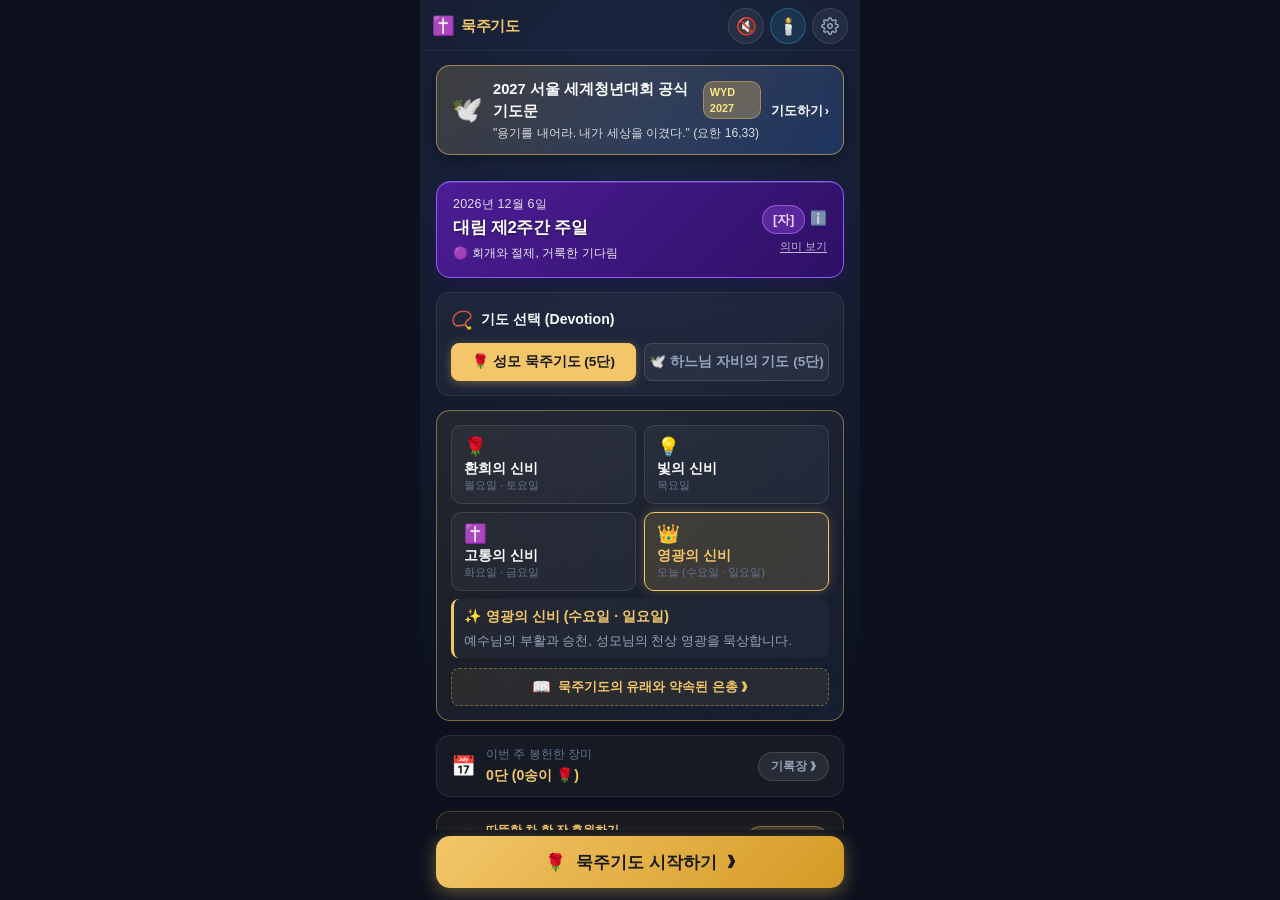
==== commit e18fd124: "feat(intro): hide rosary mode card from intro and move fully to 2nd step prep modal" ====
--- a/index.html
+++ b/index.html
@@ -284,8 +284,8 @@
           </button>
         </div>
 
-        <!-- 4. 기도 방식 선택 카드 (실물 묵주 모드 vs 터치 카운트 모드) -->
-        <div id="introPrayerModeCard" class="intro-section-card" style="background: linear-gradient(135deg, rgba(243, 198, 105, 0.14) 0%, rgba(22, 31, 51, 0.85) 100%); border: 1.2px solid rgba(243, 198, 105, 0.4);">
+        <!-- 4. 기도 방식 선택 카드 (Intro에서 숨김 -> 2번째 화면인 준비 모달에서만 단독 노출) -->
+        <div id="introPrayerModeCard" class="intro-section-card" style="display: none !important; background: linear-gradient(135deg, rgba(243, 198, 105, 0.14) 0%, rgba(22, 31, 51, 0.85) 100%); border: 1.2px solid rgba(243, 198, 105, 0.4);">
           <div class="intro-card-header">
             <span class="intro-card-icon">📿</span>
             <span id="introPrayerModeTitle" class="intro-card-title">묵주기도 진행 방식</span>
@@ -3366,7 +3366,7 @@
       this.dom.introFatimaCard.style.display = "none";
     }
     if (this.dom.introPrayerModeCard) {
-      this.dom.introPrayerModeCard.style.display = isDm ? "none" : "block";
+      this.dom.introPrayerModeCard.style.display = "none";
     }
     if (this.dom.introDivineMercyCard) {
       this.dom.introDivineMercyCard.style.display = isDm ? "block" : "none";
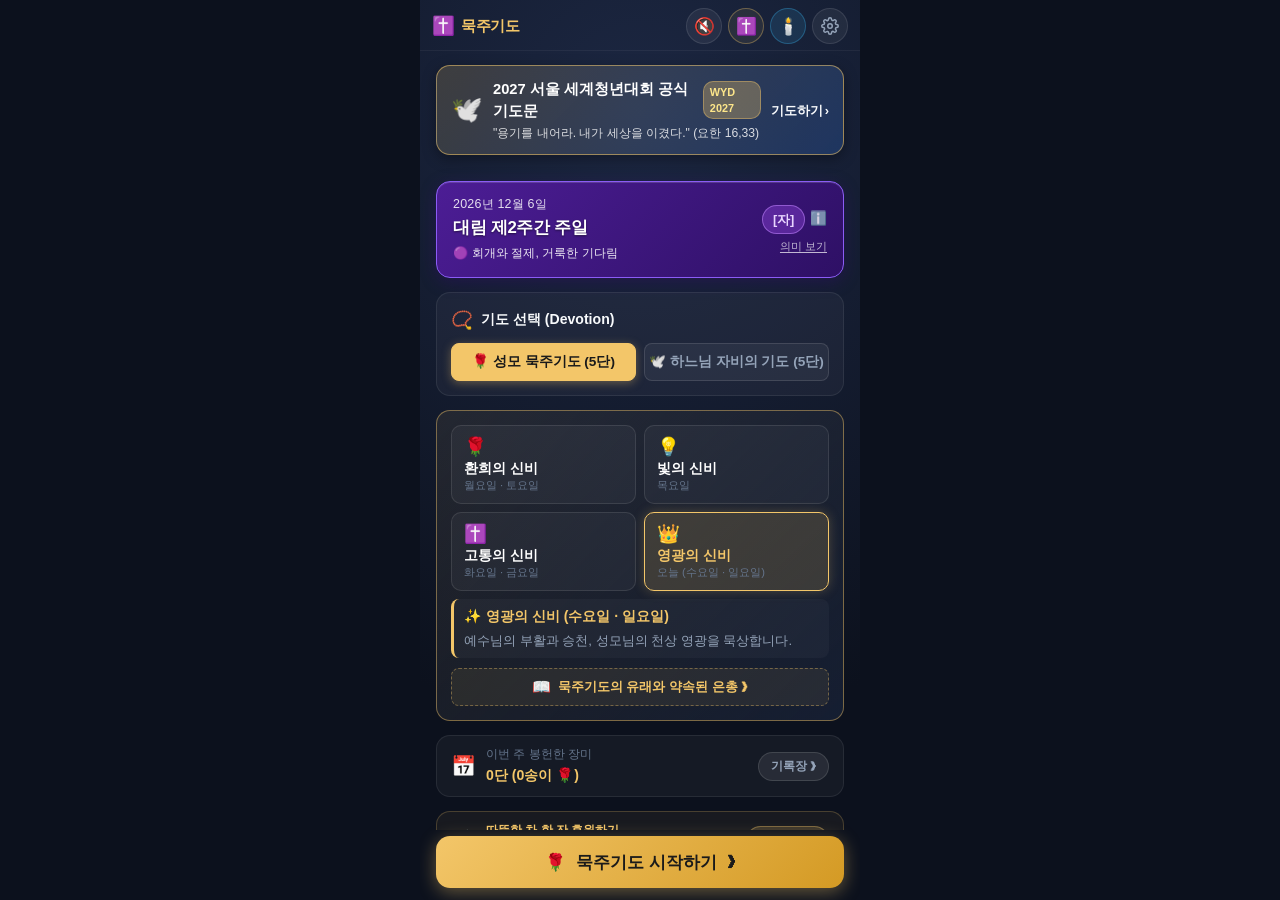
==== commit 39960ca5: "feat(via-crucis): 상단 퀵버튼 및 가톨릭 전통 십자가의 길 14처 독립 뷰 추가" ====
--- a/index.html
+++ b/index.html
@@ -182,6 +182,9 @@
           <button id="btnHeaderBgmToggle" type="button" class="icon-btn" onclick="if(window.rosaryApp){window.rosaryApp.toggleBgm();}else{directToggleBgm();}" aria-label="배경음악 토글" title="은은한 성당 배경음악 (BGM)">
             <span id="btnHeaderBgmIcon" style="font-size: 1.05rem;">🎵</span>
           </button>
+          <button id="btnIntroViaCrucisQuick" class="icon-btn via-crucis-quick-header-btn" onclick="if(window.rosaryApp){window.rosaryApp.switchView('viaCrucis');}else{directSwitchToViaCrucis();}" aria-label="십자가의 길 (14처 기도)" title="십자가의 길 (14처 기도 · 사순 및 금요일 묵상)">
+            <span style="font-size: 1.05rem;">✝️</span>
+          </button>
           <button id="btnIntroYeondoQuick" class="icon-btn yeondo-quick-header-btn" onclick="if(window.rosaryApp){window.rosaryApp.switchView('yeondo');}else{var iv=document.getElementById('introView');var yv=document.getElementById('yeondoView');if(iv)iv.style.display='none';if(yv)yv.style.display='flex';}" aria-label="짧은 연도 (약식 위령기도)" title="짧은 연도 (약식 위령기도 · 조문 예절)">
             <span style="font-size: 1.05rem;">🕯️</span>
           </button>
@@ -676,6 +679,73 @@
       </main>
     </section>
 
+    <!-- ==============================================
+         VIEW 4: [NEW] 가톨릭 십자가의 길 전용 화면 (Via Crucis View)
+         ============================================== -->
+    <section id="viaCrucisView" class="yeondo-view" style="display: none;">
+      <!-- 상단 헤더 -->
+      <header class="app-header yeondo-header">
+        <button id="btnViaCrucisBackToIntro" class="icon-btn home-btn" onclick="if(window.rosaryApp){window.rosaryApp.switchView('intro');}else{directSwitchToIntroFromSubView();}" aria-label="처음 화면으로" title="처음 화면으로">
+          <svg width="18" height="18" viewBox="0 0 24 24" fill="none" stroke="currentColor" stroke-width="2" stroke-linecap="round" stroke-linejoin="round">
+            <path d="M3 9l9-7 9 7v11a2 2 0 0 1-2 2H5a2 2 0 0 1-2-2z"></path>
+            <polyline points="9 22 9 12 15 12 15 22"></polyline>
+          </svg>
+        </button>
+
+        <div class="prayer-header-title-box">
+          <span id="viaCrucisHeaderTitle" class="prayer-header-mystery">십자가의 길 (14처 기도)</span>
+          <span class="prayer-header-day" style="color: var(--gold-primary); font-weight: 700;">주님의 수난과 구원 묵상 (약 15분)</span>
+        </div>
+
+        <div class="header-actions">
+          <select id="viaCrucisJumpSelect" onchange="jumpViaCrucisStation(this.value);" style="background: rgba(15,23,42,0.85); color: #FFF; border: 1px solid rgba(243,198,105,0.4); border-radius: 12px; font-size: 0.76rem; padding: 4px 6px; outline: none; cursor: pointer;">
+            <option value="intro">시작 기도</option>
+            <option value="1">제1처</option>
+            <option value="2">제2처</option>
+            <option value="3">제3처</option>
+            <option value="4">제4처</option>
+            <option value="5">제5처</option>
+            <option value="6">제6처</option>
+            <option value="7">제7처</option>
+            <option value="8">제8처</option>
+            <option value="9">제9처</option>
+            <option value="10">제10처</option>
+            <option value="11">제11처</option>
+            <option value="12">제12처</option>
+            <option value="13">제13처</option>
+            <option value="14">제14처</option>
+            <option value="outro">마침 기도</option>
+          </select>
+        </div>
+      </header>
+
+      <!-- 십자가의 길 본문 스크롤 영역 -->
+      <main id="viaCrucisBodyScroll" class="yeondo-body-scroll">
+        <div class="yeondo-card-container">
+          <div class="yeondo-candle-emblem">✝️🕊️</div>
+          <div style="display: inline-flex; align-items: center; gap: 6px; padding: 4px 12px; border-radius: 14px; background: rgba(243, 198, 105, 0.15); border: 1px solid rgba(243, 198, 105, 0.4); margin-bottom: 8px;">
+            <span style="font-size: 0.76rem; font-weight: 800; color: var(--gold-light); letter-spacing: -0.2px;">📖 가톨릭 전통 십자가의 길 14처 기도 (Via Crucis)</span>
+          </div>
+          <h1 class="yeondo-main-title" style="margin-top: 2px;">십자가의 길</h1>
+          <p class="yeondo-sub-desc" style="line-height: 1.5; margin-bottom: 14px;">
+            예수 그리스도께서 인류 구원을 위해 골고타 언덕을 오르시며 겪으신<br>
+            <strong>거룩한 수난과 십자가의 사랑</strong>을 정성껏 묵상하는 전통 기도입니다.
+          </p>
+
+          <!-- 십자가의 길 기도문 본문 컨테이너 -->
+          <div id="viaCrucisContentContainer" class="yeondo-content-container">
+            <!-- 자바스크립트로 14처 전체 정갈하게 렌더링 -->
+          </div>
+
+          <div style="margin-top: 30px; text-align: center;">
+            <button type="button" id="btnFinishViaCrucis" onclick="if(window.rosaryApp){window.rosaryApp.switchView('intro');}else{directSwitchToIntroFromSubView();}" class="action-pill-btn gold" style="width: 100%; height: 46px; font-size: 0.95rem; cursor: pointer;">
+              십자가의 길 기도 마치기
+            </button>
+          </div>
+        </div>
+      </main>
+    </section>
+
     <!-- 6.9 이전 기도 덮어쓰기 방지 확인 모달 (이어하기 보존) -->
     <div id="resumeConfirmModal" class="modal-backdrop">
       <div class="bottom-sheet" style="max-width: 420px; text-align: center;">
@@ -774,13 +844,13 @@
           </div>
           
           <div class="intro-toggle-group" style="background: rgba(15, 23, 42, 0.6); border-radius: 12px; padding: 4px; display: flex; gap: 6px;">
-            <button type="button" id="btnPrepModePhysical" class="intro-toggle-btn active" style="flex: 1.15; padding: 10px 8px; text-align: center; border-radius: 9px; cursor: pointer;">
-              <span style="font-size: 0.88rem; font-weight: 800; display: block;">📿 실물 묵주 있음</span>
-              <small style="display: block; font-size: 0.68rem; opacity: 0.85; margin-top: 2px;">단위별 안내 · 분심 방지</small>
+            <button type="button" id="btnPrepModePhysical" class="intro-toggle-btn active" style="flex: 1.15; height: auto !important; min-height: 52px; padding: 8px 6px; text-align: center; border-radius: 9px; cursor: pointer; display: flex; flex-direction: column; justify-content: center; align-items: center; box-sizing: border-box;">
+              <span style="font-size: 0.88rem; font-weight: 800; display: block; line-height: 1.3;">📿 실물 묵주 있음</span>
+              <small style="display: block; font-size: 0.68rem; opacity: 0.85; margin-top: 3px; line-height: 1.2;">단위별 안내 · 분심 방지</small>
             </button>
-            <button type="button" id="btnPrepModeDigital" class="intro-toggle-btn" style="flex: 1; padding: 10px 8px; text-align: center; border-radius: 9px; cursor: pointer;">
-              <span style="font-size: 0.88rem; font-weight: 800; display: block;">📱 묵주 없음 (터치)</span>
-              <small style="display: block; font-size: 0.68rem; opacity: 0.85; margin-top: 2px;">화면 알 하나씩 카운트</small>
+            <button type="button" id="btnPrepModeDigital" class="intro-toggle-btn" style="flex: 1; height: auto !important; min-height: 52px; padding: 8px 6px; text-align: center; border-radius: 9px; cursor: pointer; display: flex; flex-direction: column; justify-content: center; align-items: center; box-sizing: border-box;">
+              <span style="font-size: 0.88rem; font-weight: 800; display: block; line-height: 1.3;">📱 묵주 없음 (터치)</span>
+              <small style="display: block; font-size: 0.68rem; opacity: 0.85; margin-top: 3px; line-height: 1.2;">화면 알 하나씩 카운트</small>
             </button>
           </div>
         </div>
@@ -2913,6 +2983,124 @@
     ]
   }
 };
+
+// 3. 가톨릭 전통 십자가의 길 14처 기도 데이터 (한국천주교주교회의 표준 기도문)
+const VIA_CRUCIS_DATA = {
+  title: "십자가의 길 (Via Crucis)",
+  subtitle: "주님의 수난과 십자가의 거룩한 사랑을 묵상하는 14처 기도",
+  intro: {
+    sectionId: "intro",
+    sectionTitle: "시작 기도",
+    desc: "십자성호를 긋고 정성된 마음으로 주님의 십자가 수난을 묵상할 은혜를 청합니다.",
+    lines: [
+      { role: "all", label: "모두", text: "† 성부와 성자와 성령의 이름으로. 아멘." },
+      { role: "leader", label: "선창", text: "주 예수 그리스도님, 저희를 위하여 십자가의 길을 걸으셨나이다." },
+      { role: "respond", label: "받음", text: "저희도 주님을 따라 십자가를 지고 주님 곁으로 나아가게 하소서." },
+      { role: "all", label: "모두", text: "자비로우신 예수님, 저희가 주님의 거룩하신 수난을 묵상하며 지은 죄를 진심으로 뉘우치고, 주님의 크신 사랑을 깨달아 일상의 고통을 기꺼이 봉헌하며 구원의 길을 걷도록 은총을 베풀어 주소서. 아멘." }
+    ]
+  },
+  stations: [
+    {
+      num: 1,
+      title: "제1처: 예수님께서 사형 선고를 받으심을 묵상합시다.",
+      meditation: "죄 없으신 예수님께서 인류의 죄를 대신하여 빌라도에게 부당한 사형 판결을 받으십니다. 주님께서는 묵묵히 침묵하시며 하느님 아버지의 뜻에 온전히 순명하셨습니다.",
+      scripture: "빌라도는 다시 총독관저로 들어가 예수님을 불러, '당신이 유다인들의 임금이오?' 하고 물었다. 그러자 예수님께서 대답하셨다. '내 나라는 이 세상에 속하지 않는다.' (요한 18,33.36)"
+    },
+    {
+      num: 2,
+      title: "제2처: 예수님께서 십자가 지심을 묵상합시다.",
+      meditation: "무겁고 거친 나무 십자가가 주님의 찢겨진 어깨 위에 지워집니다. 주님께서는 우리의 죄와 불목, 세상의 온갖 무거운 짐을 마다하지 않으시고 끌어안으셨습니다.",
+      scripture: "예수님께서는 몸소 십자가를 지시고 '해골 터'라는 곳으로 나가셨다. 그곳은 히브리 말로 골고타라고 한다. (요한 19,17)"
+    },
+    {
+      num: 3,
+      title: "제3처: 예수님께서 기력이 다하여 첫 번째 넘어지심을 묵상합시다.",
+      meditation: "채찍질로 피 흘리시고 밤새 겪으신 고초로 탈진하신 예수님께서 무거운 십자가 무게에 짓눌려 거친 돌바닥 위에 쓰러지십니다. 그러나 우리를 구원하시려 다시 일어나십니다.",
+      scripture: "그는 우리의 병고를 메고 갔으며 우리의 통증을 짊어졌다. 그가 찔린 것은 우리의 악행 때문이고 그가 으스러진 것은 우리의 죄악 때문이다. (이사 53,4-5)"
+    },
+    {
+      num: 4,
+      title: "제4처: 예수님께서 성모님을 만나심을 묵상합시다.",
+      meditation: "피투성이가 되신 아들과 애간장이 녹는 어머니의 슬픈 눈동자가 마주칩니다. 시메온의 예언대로 성모님의 영혼은 예리한 칼에 찔리는 극심한 고통 속에서도 하느님의 구원 사업에 온전히 동참하십니다.",
+      scripture: "시메온은 그들에게 축복하고 나서 아기 어머니 마리아에게 말하였다. '그리고 당신의 영혼이 칼에 꿰찔리는 가운데, 많은 사람의 마음속 생각이 드러날 것입니다.' (루카 2,34-35)"
+    },
+    {
+      num: 5,
+      title: "제5처: 시몬이 예수님을 도와 십자가 짐을 묵상합시다.",
+      meditation: "키레네 사람 시몬은 억지로 십자가를 졌으나, 이는 주님의 수난에 동참하는 일생일대의 축복이 되었습니다. 주님께서는 지금도 우리가 이웃의 무거운 짐을 나누어 지기를 바라십니다.",
+      scripture: "그들은 지나가는 어떤 사람에게 예수님의 십자가를 지게 하였다. 그는 알렉산드로스와 루포스의 아버지로서 시골에서 오던 키레네 사람 시몬이었다. (마르 15,21)"
+    },
+    {
+      num: 6,
+      title: "제6처: 베로니카, 수건으로 예수님의 얼굴을 닦아 드림을 묵상합시다.",
+      meditation: "군중들의 조롱과 병사들의 위협 속에서도 한 여인이 사랑과 용기로 다가가 피땀에 젖은 주님의 얼굴을 닦아 드립니다. 주님께서는 그 보답으로 여인의 수건에 당신의 거룩한 얼굴 모습을 새겨 주셨습니다.",
+      scripture: "내가 진실로 너희에게 말한다. 너희가 내 형제들인 이 가장 작은 이들 가운데 한 사람에게 해 준 것이 바로 나에게 해 준 것이다. (마태 25,40)"
+    },
+    {
+      num: 7,
+      title: "제7처: 기력이 다하신 예수님께서 두 번째 넘어지심을 묵상합시다.",
+      meditation: "가파른 골고타 언덕길에서 다시 넘어지시는 주님의 고통은 우리의 반복되는 죄와 나약함 때문입니다. 주님께서는 지친 몸을 이끌고 다시 일어나시어 죄에 넘어진 저희를 일으켜 주십니다.",
+      scripture: "나를 거슬러 일어난 자들이 내 기력을 꺾고 내 영혼을 사로잡으려 하나이다. 주님, 당신은 나의 방패, 나의 구원이시옵니다. (시편 71,1-3 참조)"
+    },
+    {
+      num: 8,
+      title: "제8처: 예수님께서 예루살렘 여인들을 위로하심을 묵상합시다.",
+      meditation: "당신 자신이 숨 막히는 고통 속에 계시면서도, 당신을 보고 가슴을 치며 우는 여인들을 향해 '나를 위하여 울지 말고 너희와 너희 자녀들을 위하여 울라'고 당부하시며 진정한 회개를 일깨우십니다.",
+      scripture: "예수님께서는 그 여자들에게 돌아서서 이르셨다. '예루살렘의 딸들아, 나 때문에 울지 말고 너희와 너희 자녀들을 위하여 울어라.' (루카 23,28)"
+    },
+    {
+      num: 9,
+      title: "제9처: 예수님께서 세 번째 넘어지심을 묵상합시다.",
+      meditation: "골고타 정상을 바로 눈앞에 두고 예수님께서는 온몸의 뼈마디가 부서지는 고통 속에 세 번째로 처참하게 넘어지십니다. 절망의 끝에서도 끝까지 포기하지 않으시는 하느님의 사랑을 배웁니다.",
+      scripture: "고생하며 무거운 짐을 진 너희는 모두 나에게 오너라. 내가 너희에게 안식을 주겠다. 나는 마음이 온유하고 겸손하니 내 멍에를 메고 나에게 배워라. (마태 11,28-29)"
+    },
+    {
+      num: 10,
+      title: "제10처: 예수님께서 옷 벗김 당하심을 묵상합시다.",
+      meditation: "형장에 이르러 상처에 들러붙은 옷이 거칠게 벗겨지는 극심한 고통과 군중 앞에서의 수치심을 겪으십니다. 우리의 음란과 탐욕, 세속의 헛된 교만을 씻어주시기 위함이었습니다.",
+      scripture: "군사들은 예수님을 십자가에 못 박고 나서, 그분의 옷을 가져다가 네 몫으로 나누어 저마다 한 몫씩 차지하였다. 속옷도 가져갔는데 속옷은 위에서부터 통으로 짠 것이었다. (요한 19,23)"
+    },
+    {
+      num: 11,
+      title: "제11처: 예수님께서 십자가에 못 박히심을 묵상합시다.",
+      meditation: "거친 쇠못이 주님의 거룩한 양손과 양발을 꿰뚫습니다. 십자가 위에 매달려 피 한 방울까지 쏟으시면서도 주님께서는 당신을 못 박는 이들을 위하여 용서의 기도를 올리십니다.",
+      scripture: "예수님께서는 이렇게 이르셨다. '아버지, 저들을 용서해 주십시오. 저들은 자기들이 무슨 일을 하는지 모릅니다.' (루카 23,34)"
+    },
+    {
+      num: 12,
+      title: "제12처: 예수님께서 십자가 위에서 숨을 거두심을 묵상합시다.",
+      meditation: "(모두 무릎을 꿇거나 고개를 숙이고 잠시 침묵합니다) '다 이루어졌다.' 주님께서는 인류 구원을 위한 아버지의 뜻을 온전히 완성하시고 영혼을 하느님 아버지의 손에 맡기시며 숨을 거두셨습니다.",
+      scripture: "예수님께서 큰 소리로 외치셨다. '아버지, 제 영을 아버지 손에 맡깁니다.' 이 말씀을 하시고 숨을 거두셨다. (루카 23,46)"
+    },
+    {
+      num: 13,
+      title: "제13처: 제자들이 예수님의 시신을 십자가에서 내림을 묵상합시다.",
+      meditation: "생명이 꺼진 아들의 시신을 성모님의 거룩한 품에 안겨드립니다(피에타). 성모님의 말할 수 없는 비통함 속에 하느님 구원의 신비가 조용히 머무릅니다.",
+      scripture: "아리마태아 출신 요셉이 빌라도에게 가서 예수님의 시신을 내어 달라고 청하였다. 빌라도가 허락하자 그가 가서 그분의 시신을 내렸다. (요한 19,38)"
+    },
+    {
+      num: 14,
+      title: "제14처: 예수님께서 무덤에 묻히심을 묵상합시다.",
+      meditation: "예수님의 거룩한 시신이 차가운 바위 무덤에 묻히고 커다란 돌로 입구가 막힙니다. 죽음의 어둠 속에 머무시나, 이는 곧 사망의 권세를 깨뜨리고 영광스러운 부활로 나아가는 희망의 시작입니다.",
+      scripture: "요셉은 시신을 깨끗한 아마포로 싸서, 바위를 파서 만든 자기의 새 무덤에 모셔 두고 무덤 입구에 큰 돌을 굴려 막아 놓고 갔다. (마태 27,59-60)"
+    }
+  ],
+  outro: {
+    sectionId: "outro",
+    sectionTitle: "마침 기도",
+    desc: "십자가의 길을 마치며 부활의 영광과 교황님의 지향을 위하여 정성껏 기도합니다.",
+    lines: [
+      { role: "leader", label: "선창", text: "주님, 저희를 위하여 모진 십자가의 길을 걸으셨나이다." },
+      { role: "respond", label: "받음", text: "저희도 삶의 온갖 십자가를 기꺼이 지고 주님의 영광스러운 부활에 이르게 하소서." },
+      { role: "all", label: "모두", text: "하느님 아버지, 사랑하시는 외아드님의 수난과 죽음으로 저희에게 구원의 길을 열어 주셨으니, 십자가를 묵상한 저희가 주님의 계명을 충실히 지키며 매일의 삶 속에서 사랑과 평화를 실천하게 하소서. 우리 주 그리스도를 통하여 비나이다. 아멘." },
+      { role: "leader", label: "선창", text: "교황님의 지향을 위하여 기도합시다." },
+      { role: "all", label: "모두", text: "하늘에 계신 우리 아버지, 아버지의 이름이 거룩히 빛나시며 아버지의 나라가 오시며 아버지의 뜻이 하늘에서와 같이 땅에서도 이루어지소서. 오늘 저희에게 일용할 양식을 주시고 저희에게 잘못한 이를 저희가 용서하오니 저희 죄를 용서하시고 저희를 유혹에 빠지지 않게 하시고 악에서 구하소서. 아멘." },
+      { role: "all", label: "모두", text: "은총이 가득하신 마리아님, 기뻐하소서! 주님께서 함께 계시니 여인 중에 복되시며 태중의 아들 예수님 또한 복되시나이다. 천주의 성모 마리아님, 이제와 저희 죽을 때에 저희 죄인을 위하여 빌어주소서. 아멘." },
+      { role: "all", label: "모두", text: "영광이 성부와 성자와 성령께 처음과 같이 이제와 항상 영원히. 아멘." },
+      { role: "all", label: "모두", text: "† 성부와 성자와 성령의 이름으로. 아멘." }
+    ]
+  }
+};
 </script>
 
 <script>
@@ -3049,6 +3237,15 @@
       condolenceModal: document.getElementById("condolenceModal"),
       condolenceModalBody: document.getElementById("condolenceModalBody"),
       btnDismissCondolenceModal: document.getElementById("btnDismissCondolenceModal"),
+
+      // 십자가의 길 (Via Crucis) 뷰 DOM
+      viaCrucisView: document.getElementById("viaCrucisView"),
+      viaCrucisBodyScroll: document.getElementById("viaCrucisBodyScroll"),
+      viaCrucisContentContainer: document.getElementById("viaCrucisContentContainer"),
+      btnViaCrucisBackToIntro: document.getElementById("btnViaCrucisBackToIntro"),
+      btnFinishViaCrucis: document.getElementById("btnFinishViaCrucis"),
+      btnIntroViaCrucisQuick: document.getElementById("btnIntroViaCrucisQuick"),
+      viaCrucisJumpSelect: document.getElementById("viaCrucisJumpSelect"),
 
       // 인트로 3. 이어하기 카드
       introResumeCard: document.getElementById("introResumeCard"),
@@ -3989,84 +4186,61 @@
   switchView(viewName) {
     this.clearRoseBloom();
     this.currentView = viewName;
+    const iv = this.dom.introView || document.getElementById("introView");
+    const pv = this.dom.prayerView || document.getElementById("prayerView");
+    const yv = this.dom.yeondoView || document.getElementById("yeondoView");
+    const vv = this.dom.viaCrucisView || document.getElementById("viaCrucisView");
+
+    // 공통 안전 초기화 함수
+    const hideEl = (el) => {
+      if (!el) return;
+      el.style.removeProperty("display");
+      el.style.removeProperty("visibility");
+      el.style.removeProperty("opacity");
+      el.style.removeProperty("z-index");
+      el.style.display = "none";
+    };
+    const showEl = (el) => {
+      if (!el) return;
+      el.style.removeProperty("z-index");
+      el.style.setProperty("display", "flex", "important");
+      el.style.setProperty("visibility", "visible", "important");
+      el.style.setProperty("opacity", "1", "important");
+    };
+
     if (viewName === "prayer") {
-      const iv = this.dom.introView || document.getElementById("introView");
-      const yv = this.dom.yeondoView || document.getElementById("yeondoView");
-      const pv = this.dom.prayerView || document.getElementById("prayerView");
-      if (iv) {
-        iv.style.removeProperty("display");
-        iv.style.removeProperty("visibility");
-        iv.style.removeProperty("opacity");
-        iv.style.removeProperty("z-index");
-        iv.style.display = "none";
-      }
-      if (yv) {
-        yv.style.removeProperty("display");
-        yv.style.removeProperty("visibility");
-        yv.style.removeProperty("z-index");
-        yv.style.display = "none";
-      }
-      if (pv) {
-        pv.style.removeProperty("z-index");
-        pv.style.setProperty("display", "flex", "important");
-        pv.style.setProperty("visibility", "visible", "important");
-        pv.style.setProperty("opacity", "1", "important");
-      }
+      hideEl(iv);
+      hideEl(yv);
+      hideEl(vv);
+      showEl(pv);
       this.updateBeadChain();
       this.updateDecadePillsState();
       if (this.dom.prayerBodyScroll) {
         this.dom.prayerBodyScroll.scrollTop = 0;
       }
     } else if (viewName === "yeondo") {
-      const iv = this.dom.introView || document.getElementById("introView");
-      const pv = this.dom.prayerView || document.getElementById("prayerView");
-      const yv = this.dom.yeondoView || document.getElementById("yeondoView");
-      if (iv) {
-        iv.style.removeProperty("display");
-        iv.style.removeProperty("visibility");
-        iv.style.removeProperty("opacity");
-        iv.style.removeProperty("z-index");
-        iv.style.display = "none";
-      }
-      if (pv) {
-        pv.style.removeProperty("display");
-        pv.style.removeProperty("visibility");
-        pv.style.removeProperty("z-index");
-        pv.style.display = "none";
-      }
-      if (yv) {
-        yv.style.setProperty("display", "flex", "important");
-        yv.style.setProperty("visibility", "visible", "important");
-        yv.style.setProperty("opacity", "1", "important");
-      }
+      hideEl(iv);
+      hideEl(pv);
+      hideEl(vv);
+      showEl(yv);
       this.renderYeondoPrayer();
       if (this.dom.yeondoBodyScroll) {
         this.dom.yeondoBodyScroll.scrollTop = 0;
       }
+    } else if (viewName === "viaCrucis") {
+      hideEl(iv);
+      hideEl(pv);
+      hideEl(yv);
+      showEl(vv);
+      this.renderViaCrucisPrayer();
+      if (this.dom.viaCrucisBodyScroll) {
+        this.dom.viaCrucisBodyScroll.scrollTop = 0;
+      }
     } else {
-      const pv = this.dom.prayerView || document.getElementById("prayerView");
-      const yv = this.dom.yeondoView || document.getElementById("yeondoView");
-      const iv = this.dom.introView || document.getElementById("introView");
-      if (pv) {
-        pv.style.removeProperty("display");
-        pv.style.removeProperty("visibility");
-        pv.style.removeProperty("opacity");
-        pv.style.removeProperty("z-index");
-        pv.style.display = "none";
-      }
-      if (yv) {
-        yv.style.removeProperty("display");
-        yv.style.removeProperty("visibility");
-        yv.style.removeProperty("opacity");
-        yv.style.removeProperty("z-index");
-        yv.style.display = "none";
-      }
-      if (iv) {
-        iv.style.removeProperty("z-index");
-        iv.style.setProperty("display", "flex", "important");
-        iv.style.setProperty("opacity", "1", "important");
-        iv.style.setProperty("visibility", "visible", "important");
-      }
+      hideEl(pv);
+      hideEl(yv);
+      hideEl(vv);
+      showEl(iv);
       try { this.updateIntroView(); } catch(e){ console.error(e); }
       try { this.renderCommunityStats(); } catch(e){ console.error(e); }
     }
@@ -4597,36 +4771,105 @@
     const easter = getEaster(year);
     const advent = getAdvent1(year);
 
-    // 1. 주요 고정 대축일 및 축일
+    // 1. 주요 고정 대축일 및 축일 / 기념일
     const fixedFeastsKo = {
       "1-1": { color: "white", colorKo: "백", name: "천주의 성모 마리아 대축일", rank: "대축일" },
+      "1-2": { color: "white", colorKo: "백", name: "성 바실리오와 나지안조의 성 그레고리오 주교 학자 기념일", rank: "기념일" },
       "1-6": { color: "white", colorKo: "백", name: "주님 공현 대축일", rank: "대축일" },
+      "1-17": { color: "white", colorKo: "백", name: "성 안토니오 아빠스 기념일", rank: "기념일" },
+      "1-21": { color: "red", colorKo: "홍", name: "성녀 아녜스 동정 순교자 기념일", rank: "기념일" },
+      "1-24": { color: "white", colorKo: "백", name: "성 프란치스코 살레시오 주교 교회학자 기념일", rank: "기념일" },
+      "1-25": { color: "white", colorKo: "백", name: "성 바오로 사도의 회심 축일", rank: "축일" },
+      "1-26": { color: "white", colorKo: "백", name: "성 티모테오와 성 티토 주교 기념일", rank: "기념일" },
+      "1-28": { color: "white", colorKo: "백", name: "성 토마스 아퀴나스 사제 교회학자 기념일", rank: "기념일" },
+      "1-31": { color: "white", colorKo: "백", name: "성 요한 보스코 사제 기념일", rank: "기념일" },
       "2-2": { color: "white", colorKo: "백", name: "주님 봉헌 축일", rank: "축일" },
+      "2-5": { color: "red", colorKo: "홍", name: "성녀 아가타 동정 순교자 기념일", rank: "기념일" },
+      "2-6": { color: "red", colorKo: "홍", name: "성 바오로 미키와 동료 순교자들 기념일", rank: "기념일" },
+      "2-10": { color: "white", colorKo: "백", name: "성녀 스콜라스티카 동정 기념일", rank: "기념일" },
+      "2-14": { color: "white", colorKo: "백", name: "성 치릴로 수도자와 성 메토디오 주교 기념일", rank: "기념일" },
+      "2-22": { color: "white", colorKo: "백", name: "성 베드로 사도좌 축일", rank: "축일" },
+      "2-23": { color: "red", colorKo: "홍", name: "성 폴리카르포 주교 순교자 기념일", rank: "기념일" },
       "3-19": { color: "white", colorKo: "백", name: "복되신 동정 마리아의 배필 성 요셉 대축일", rank: "대축일" },
       "3-25": { color: "white", colorKo: "백", name: "주님 탄생 예고(성모영보) 대축일", rank: "대축일" },
+      "4-25": { color: "red", colorKo: "홍", name: "성 마르코 복음사가 축일", rank: "축일" },
+      "4-29": { color: "white", colorKo: "백", name: "시에나의 성녀 카타리나 동정 교회학자 기념일", rank: "기념일" },
       "5-1": { color: "white", colorKo: "백", name: "노동자 성 요셉 기념일", rank: "기념일" },
+      "5-2": { color: "white", colorKo: "백", name: "성 아타나시오 주교 교회학자 기념일", rank: "기념일" },
+      "5-3": { color: "red", colorKo: "홍", name: "성 필립보와 성 야고보 사도 축일", rank: "축일" },
+      "5-14": { color: "red", colorKo: "홍", name: "성 마티아 사도 축일", rank: "축일" },
+      "5-26": { color: "white", colorKo: "백", name: "성 필립보 네리 사제 기념일", rank: "기념일" },
       "5-31": { color: "white", colorKo: "백", name: "복되신 동정 마리아의 방문 축일", rank: "축일" },
+      "6-1": { color: "red", colorKo: "홍", name: "성 유스티노 순교자 기념일", rank: "기념일" },
+      "6-3": { color: "red", colorKo: "홍", name: "성 카를로 루앙가와 동료 순교자들 기념일", rank: "기념일" },
+      "6-5": { color: "red", colorKo: "홍", name: "성 보니파시오 주교 순교자 기념일", rank: "기념일" },
+      "6-11": { color: "red", colorKo: "홍", name: "성 바르나바 사도 기념일", rank: "기념일" },
+      "6-13": { color: "white", colorKo: "백", name: "파도바의 성 안토니오 사제 교회학자 기념일", rank: "기념일" },
+      "6-21": { color: "white", colorKo: "백", name: "성 알로이시오 곤자가 수도자 기념일", rank: "기념일" },
       "6-24": { color: "white", colorKo: "백", name: "세례자 성 요한 탄생 대축일", rank: "대축일" },
+      "6-28": { color: "red", colorKo: "홍", name: "성 이레네오 주교 순교자 기념일", rank: "기념일" },
       "6-29": { color: "red", colorKo: "홍", name: "성 베드로와 성 바오로 사도 대축일", rank: "대축일" },
       "7-3": { color: "red", colorKo: "홍", name: "성 토마스 사도 축일", rank: "축일" },
+      "7-5": { color: "red", colorKo: "홍", name: "한국 성직자들의 수호자 성 김대건 안드레아 사제 순교자 대축일", rank: "대축일" },
+      "7-11": { color: "white", colorKo: "백", name: "성 베네딕토 아빠스 기념일", rank: "기념일" },
+      "7-15": { color: "white", colorKo: "백", name: "성 보나벤투라 주교 교회학자 기념일", rank: "기념일" },
       "7-22": { color: "white", colorKo: "백", name: "성녀 마리아 막달레나 축일", rank: "축일" },
       "7-25": { color: "red", colorKo: "홍", name: "성 야고보 사도 축일", rank: "축일" },
+      "7-26": { color: "white", colorKo: "백", name: "복되신 동정 마리아의 부모 성 요아킴과 성녀 안나 기념일", rank: "기념일" },
+      "7-29": { color: "white", colorKo: "백", name: "성녀 마르타와 성녀 마리아와 성 라자로 기념일", rank: "기념일" },
+      "7-31": { color: "white", colorKo: "백", name: "성 이냐시오 데 로욜라 사제 기념일", rank: "기념일" },
+      "8-1": { color: "white", colorKo: "백", name: "성 알폰소 마리아 데 리구오리 주교 교회학자 기념일", rank: "기념일" },
+      "8-4": { color: "white", colorKo: "백", name: "성 요한 마리아 비안네 사제 기념일", rank: "기념일" },
       "8-6": { color: "white", colorKo: "백", name: "주님의 거룩한 변모 축일", rank: "축일" },
+      "8-8": { color: "white", colorKo: "백", name: "성 도미니코 사제 기념일", rank: "기념일" },
       "8-10": { color: "red", colorKo: "홍", name: "성 라우렌시오 부제 순교자 축일", rank: "축일" },
+      "8-11": { color: "white", colorKo: "백", name: "성녀 클라라 동정 기념일", rank: "기념일" },
+      "8-14": { color: "red", colorKo: "홍", name: "성 막시밀리아노 마리아 콜베 사제 순교자 기념일", rank: "기념일" },
       "8-15": { color: "white", colorKo: "백", name: "성모 승천 대축일", rank: "대축일" },
+      "8-20": { color: "white", colorKo: "백", name: "성 베르나르도 아빠스 교회학자 기념일", rank: "기념일" },
+      "8-21": { color: "white", colorKo: "백", name: "성 비오 10세 교황 기념일", rank: "기념일" },
+      "8-22": { color: "white", colorKo: "백", name: "복되신 동정 마리아 모후 기념일", rank: "기념일" },
       "8-24": { color: "red", colorKo: "홍", name: "성 바르톨로메오 사도 축일", rank: "축일" },
+      "8-27": { color: "white", colorKo: "백", name: "성녀 모니카 기념일", rank: "기념일" },
+      "8-28": { color: "white", colorKo: "백", name: "성 아우구스티노 주교 교회학자 기념일", rank: "기념일" },
+      "8-29": { color: "red", colorKo: "홍", name: "세례자 성 요한의 수난 기념일", rank: "기념일" },
+      "9-3": { color: "white", colorKo: "백", name: "성 그레고리오 1세 교황 교회학자 기념일", rank: "기념일" },
       "9-8": { color: "white", colorKo: "백", name: "복되신 동정 마리아 탄생 축일", rank: "축일" },
+      "9-13": { color: "white", colorKo: "백", name: "성 요한 크리소스토모 주교 교회학자 기념일", rank: "기념일" },
       "9-14": { color: "red", colorKo: "홍", name: "성 십자가 현양 축일", rank: "축일" },
+      "9-15": { color: "white", colorKo: "백", name: "고통의 성모 마리아 기념일", rank: "기념일" },
+      "9-16": { color: "red", colorKo: "홍", name: "성 코르넬리오 교황과 성 치프리아노 주교 순교자 기념일", rank: "기념일" },
       "9-20": { color: "red", colorKo: "홍", name: "성 김대건 안드레아와 성 정하상 바오로와 동료 순교자들 대축일", rank: "대축일" },
       "9-21": { color: "red", colorKo: "홍", name: "성 마태오 사도 복음사가 축일", rank: "축일" },
+      "9-23": { color: "white", colorKo: "백", name: "피에트렐치나의 성 비오 사제 기념일", rank: "기념일" },
+      "9-27": { color: "white", colorKo: "백", name: "성 빈첸시오 아 바오로 사제 기념일", rank: "기념일" },
       "9-29": { color: "white", colorKo: "백", name: "성 미카엘, 성 가브리엘, 성 라파엘 대천사 축일", rank: "축일" },
+      "9-30": { color: "white", colorKo: "백", name: "성 예로니모 사제 교회학자 기념일", rank: "기념일" },
+      "10-1": { color: "white", colorKo: "백", name: "아기 예수의 성녀 데레사 동정 교회학자 기념일", rank: "기념일" },
+      "10-2": { color: "white", colorKo: "백", name: "수호천사 기념일", rank: "기념일" },
+      "10-4": { color: "white", colorKo: "백", name: "아시시의 성 프란치스코 기념일", rank: "기념일" },
+      "10-7": { color: "white", colorKo: "백", name: "묵주 기도의 동정 마리아 기념일", rank: "기념일" },
+      "10-15": { color: "white", colorKo: "백", name: "아빌라의 성녀 데레사 동정 교회학자 기념일", rank: "기념일" },
+      "10-17": { color: "red", colorKo: "홍", name: "성 이냐시오 주교 순교자 기념일", rank: "기념일" },
       "10-18": { color: "red", colorKo: "홍", name: "성 루카 복음사가 축일", rank: "축일" },
       "10-28": { color: "red", colorKo: "홍", name: "성 시몬과 성 유다 사도 축일", rank: "축일" },
       "11-1": { color: "white", colorKo: "백", name: "모든 성인 대축일", rank: "대축일" },
       "11-2": { color: "violet", colorKo: "자", name: "위령의 날", rank: "위령" },
+      "11-4": { color: "white", colorKo: "백", name: "성 카를로 보로메오 주교 기념일", rank: "기념일" },
       "11-9": { color: "white", colorKo: "백", name: "라테라노 대성전 봉헌 축일", rank: "축일" },
+      "11-10": { color: "white", colorKo: "백", name: "성 레오 1세 교황 교회학자 기념일", rank: "기념일" },
+      "11-11": { color: "white", colorKo: "백", name: "투르의 성 마르티노 주교 기념일", rank: "기념일" },
+      "11-12": { color: "red", colorKo: "홍", name: "성 요사팟 주교 순교자 기념일", rank: "기념일" },
+      "11-17": { color: "white", colorKo: "백", name: "헝가리의 성녀 엘리사벳 수도자 기념일", rank: "기념일" },
+      "11-21": { color: "white", colorKo: "백", name: "복되신 동정 마리아의 자헌 기념일", rank: "기념일" },
+      "11-22": { color: "red", colorKo: "홍", name: "성녀 체칠리아 동정 순교자 기념일", rank: "기념일" },
+      "11-24": { color: "red", colorKo: "홍", name: "성 안드레아 둥락 사제와 동료 순교자들 기념일", rank: "기념일" },
       "11-30": { color: "red", colorKo: "홍", name: "성 안드레아 사도 축일", rank: "축일" },
+      "12-3": { color: "white", colorKo: "백", name: "성 프란치스코 하비에르 사제 기념일", rank: "기념일" },
+      "12-7": { color: "white", colorKo: "백", name: "성 암브로시오 주교 교회학자 기념일", rank: "기념일" },
       "12-8": { color: "white", colorKo: "백", name: "원죄 없이 잉태되신 동정 마리아 대축일", rank: "대축일" },
+      "12-13": { color: "red", colorKo: "홍", name: "성녀 루치아 동정 순교자 기념일", rank: "기념일" },
+      "12-14": { color: "white", colorKo: "백", name: "십자가의 성 요한 사제 교회학자 기념일", rank: "기념일" },
       "12-25": { color: "white", colorKo: "백", name: "예수 성탄 대축일", rank: "대축일" },
       "12-26": { color: "red", colorKo: "홍", name: "성 스테파노 첫 순교자 축일", rank: "축일" },
       "12-27": { color: "white", colorKo: "백", name: "성 요한 사도 복음사가 축일", rank: "축일" },
@@ -4798,30 +5041,9 @@
       console.warn("Liturgical update error:", e);
     }
 
-    // 1. 지난 기도 이어하기 카드 상태 업데이트
-    const saved = this.loadSavedProgress();
-    if (saved && typeof saved.stepIndex === "number" && saved.stepIndex > 0 && saved.stepIndex < (this.steps ? this.steps.length : 68)) {
-      if (this.dom.introResumeCard) {
-        this.dom.introResumeCard.style.display = "flex";
-      }
-      if (saved.prayerType === "divine_mercy") {
-        if (this.dom.introResumeMystery) {
-          this.dom.introResumeMystery.textContent = isEn ? "Chaplet of Divine Mercy" : "하느님 자비를 구하는 기도";
-        }
-      } else {
-        const mysteries = MYSTERIES[this.settings.lang] || MYSTERIES.ko;
-        const mInfo = mysteries[saved.mysteryKey] || mysteries.joyful;
-        if (this.dom.introResumeMystery) {
-          this.dom.introResumeMystery.textContent = mInfo.name;
-        }
-      }
-      if (this.dom.introResumeStep) {
-        this.dom.introResumeStep.textContent = `${saved.section} · ${saved.beadLabel}`;
-      }
-    } else {
-      if (this.dom.introResumeCard) {
-        this.dom.introResumeCard.style.display = "none";
-      }
+    // 1. 지난 기도 이어하기 카드 상태 업데이트 (첫 화면에서는 항상 숨김 - 하단 '묵주기도 시작하기' 클릭 시 모달에서 선택)
+    if (this.dom.introResumeCard) {
+      this.dom.introResumeCard.style.display = "none";
     }
 
     // 2. 신비 그리드 및 상세 묵상 안내문 동기화
@@ -8049,6 +8271,115 @@
     });
 
     this.dom.yeondoContentContainer.innerHTML = html;
+  }
+
+  // 십자가의 길 14처 기도문 렌더링
+  renderViaCrucisPrayer() {
+    const container = this.dom.viaCrucisContentContainer || document.getElementById("viaCrucisContentContainer");
+    if (!container) return;
+
+    if (typeof VIA_CRUCIS_DATA === "undefined") {
+      container.innerHTML = "<p style='color:#FFF; padding:20px; text-align:center;'>십자가의 길 기도 데이터를 불러오는 중입니다...</p>";
+      return;
+    }
+
+    let html = "";
+
+    // 1. 시작 기도
+    const intro = VIA_CRUCIS_DATA.intro;
+    if (intro) {
+      html += `
+        <div id="viaStation_intro" class="via-crucis-section-card" style="border: 1.5px solid rgba(243, 198, 105, 0.45); background: linear-gradient(135deg, rgba(243, 198, 105, 0.1) 0%, rgba(30, 41, 59, 0.8) 100%);">
+          <div class="via-crucis-section-header">
+            <span>✨ ${intro.sectionTitle}</span>
+            <span style="font-size:0.75rem; color:var(--gold-primary);">준비</span>
+          </div>
+          ${intro.desc ? `<div class="via-crucis-section-desc">${intro.desc}</div>` : ""}
+          <div class="via-crucis-lines-box">
+      `;
+      intro.lines.forEach(line => {
+        html += `
+          <div class="via-crucis-line-row ${line.role}">
+            <span class="via-crucis-role-badge ${line.role}">${line.label}</span>
+            <span class="via-crucis-line-text">${line.text}</span>
+          </div>
+        `;
+      });
+      html += `
+          </div>
+        </div>
+      `;
+    }
+
+    // 2. 제1처 ~ 제14처
+    const stations = VIA_CRUCIS_DATA.stations || [];
+    stations.forEach(st => {
+      html += `
+        <div id="viaStation_${st.num}" class="via-crucis-section-card">
+          <div class="via-crucis-section-header">
+            <span>✝️ ${st.title}</span>
+            <span style="font-size:0.72rem; color:var(--gold-light); background:rgba(243,198,105,0.15); padding:2px 7px; border-radius:10px;">${st.num} / 14처</span>
+          </div>
+
+          <!-- 공통 화답송 (계응) -->
+          <div style="background: rgba(15, 23, 42, 0.6); border-radius: 10px; padding: 10px 12px; margin-bottom: 12px; border: 1px solid rgba(243, 198, 105, 0.2);">
+            <div class="via-crucis-line-row leader" style="margin-bottom: 6px;">
+              <span class="via-crucis-role-badge leader">선창</span>
+              <span class="via-crucis-line-text" style="color: var(--gold-light); font-weight: 700;">☩ 주님께서는 십자가로 온 세상을 구원하셨나이다.</span>
+            </div>
+            <div class="via-crucis-line-row respond">
+              <span class="via-crucis-role-badge respond">받음</span>
+              <span class="via-crucis-line-text" style="font-weight: 700;">◎ 예수 그리스도님, 경배하며 찬송하나이다.</span>
+            </div>
+          </div>
+
+          <!-- 성경 말씀 -->
+          ${st.scripture ? `
+            <div style="font-size: 0.82rem; color: #94A3B8; background: rgba(0,0,0,0.25); border-left: 3px solid var(--gold-primary); padding: 8px 12px; border-radius: 4px; margin-bottom: 12px; line-height: 1.5; font-style: italic;">
+              📖 ${st.scripture}
+            </div>
+          ` : ""}
+
+          <!-- 묵상 글 -->
+          <div style="font-size: 0.92rem; color: #F1F5F9; line-height: 1.65; margin-bottom: 14px; word-break: keep-all; background: rgba(255,255,255,0.02); padding: 10px 12px; border-radius: 8px;">
+            🕊️ <strong>묵상:</strong> ${st.meditation}
+          </div>
+
+          <!-- 이어지는 공통 기도 안내 -->
+          <div style="font-size: 0.78rem; color: var(--gold-light); border-top: 1px dashed rgba(255,255,255,0.1); padding-top: 8px; text-align: center; opacity: 0.9;">
+            (잠시 묵상한 후, 주님의 기도 · 성모송 · 영광송을 바칩니다)
+          </div>
+        </div>
+      `;
+    });
+
+    // 3. 마침 기도
+    const outro = VIA_CRUCIS_DATA.outro;
+    if (outro) {
+      html += `
+        <div id="viaStation_outro" class="via-crucis-section-card" style="border: 1.5px solid rgba(243, 198, 105, 0.45); background: linear-gradient(135deg, rgba(243, 198, 105, 0.1) 0%, rgba(30, 41, 59, 0.8) 100%);">
+          <div class="via-crucis-section-header">
+            <span>🌅 ${outro.sectionTitle}</span>
+            <span style="font-size:0.75rem; color:var(--gold-primary);">부활과 마침</span>
+          </div>
+          ${outro.desc ? `<div class="via-crucis-section-desc">${outro.desc}</div>` : ""}
+          <div class="via-crucis-lines-box">
+      `;
+      outro.lines.forEach(line => {
+        html += `
+          <div class="via-crucis-line-row ${line.role}">
+            <span class="via-crucis-role-badge ${line.role}">${line.label}</span>
+            <span class="via-crucis-line-text">${line.text}</span>
+          </div>
+        `;
+      });
+      html += `
+          </div>
+        </div>
+      `;
+    }
+
+    container.innerHTML = html;
   }
 
   renderCondolenceModal() {
@@ -9097,6 +9428,67 @@
   } catch(e) {}
 }
 
+function directSwitchToViaCrucis() {
+  try {
+    if (window.rosaryApp && typeof window.rosaryApp.switchView === "function") {
+      window.rosaryApp.switchView("viaCrucis");
+      return;
+    }
+    var iv = document.getElementById("introView");
+    var pv = document.getElementById("prayerView");
+    var yv = document.getElementById("yeondoView");
+    var vv = document.getElementById("viaCrucisView");
+    if (iv) iv.style.setProperty("display", "none", "important");
+    if (pv) pv.style.setProperty("display", "none", "important");
+    if (yv) yv.style.setProperty("display", "none", "important");
+    if (vv) {
+      vv.style.setProperty("display", "flex", "important");
+      vv.style.setProperty("visibility", "visible", "important");
+      vv.style.setProperty("opacity", "1", "important");
+    }
+    if (window.rosaryApp && typeof window.rosaryApp.renderViaCrucisPrayer === "function") {
+      window.rosaryApp.renderViaCrucisPrayer();
+    }
+  } catch(e) {
+    console.error("directSwitchToViaCrucis error:", e);
+  }
+}
+
+function directSwitchToIntroFromSubView() {
+  try {
+    if (window.rosaryApp && typeof window.rosaryApp.switchView === "function") {
+      window.rosaryApp.switchView("intro");
+      return;
+    }
+    var iv = document.getElementById("introView");
+    var pv = document.getElementById("prayerView");
+    var yv = document.getElementById("yeondoView");
+    var vv = document.getElementById("viaCrucisView");
+    if (pv) pv.style.setProperty("display", "none", "important");
+    if (yv) yv.style.setProperty("display", "none", "important");
+    if (vv) vv.style.setProperty("display", "none", "important");
+    if (iv) {
+      iv.style.setProperty("display", "flex", "important");
+      iv.style.setProperty("visibility", "visible", "important");
+      iv.style.setProperty("opacity", "1", "important");
+    }
+  } catch(e) {
+    console.error("directSwitchToIntroFromSubView error:", e);
+  }
+}
+
+function jumpViaCrucisStation(stationVal) {
+  try {
+    var targetId = stationVal === "intro" ? "viaStation_intro" : (stationVal === "outro" ? "viaStation_outro" : "viaStation_" + stationVal);
+    var el = document.getElementById(targetId);
+    if (el) {
+      el.scrollIntoView({ behavior: "smooth", block: "start" });
+    }
+  } catch(e) {
+    console.error("jumpViaCrucisStation error:", e);
+  }
+}
+
 function directContinuePrayerAction() {
   try {
     var mode = (window.rosaryApp && window.rosaryApp.resumeSelectedMode) 
--- a/rosary.css
+++ b/rosary.css
@@ -2069,7 +2069,8 @@
 
 .intro-toggle-btn {
   flex: 1;
-  height: 38px;
+  min-height: 38px;
+  height: auto;
   border-radius: 8px;
   border: 1px solid rgba(255, 255, 255, 0.12);
   background: rgba(255, 255, 255, 0.05);
@@ -3792,6 +3793,91 @@
   border: 1px solid rgba(255, 255, 255, 0.25);
 }
 
+/* 십자가의 길 전용 스타일 */
+.via-crucis-section-card {
+  background: rgba(255, 255, 255, 0.035);
+  border: 1px solid rgba(255, 255, 255, 0.08);
+  border-radius: var(--radius-md);
+  padding: 18px 16px;
+  margin-bottom: 14px;
+  text-align: left;
+}
+
+.via-crucis-section-header {
+  font-size: 0.98rem;
+  font-weight: 800;
+  color: var(--gold-light);
+  margin-bottom: 6px;
+  border-bottom: 1px solid rgba(255, 255, 255, 0.08);
+  padding-bottom: 8px;
+  display: flex;
+  align-items: center;
+  justify-content: space-between;
+}
+
+.via-crucis-section-desc {
+  font-size: 0.8rem;
+  color: var(--text-muted);
+  margin-bottom: 12px;
+  line-height: 1.45;
+}
+
+.via-crucis-lines-box {
+  display: flex;
+  flex-direction: column;
+  gap: 10px;
+}
+
+.via-crucis-line-row {
+  display: flex;
+  align-items: flex-start;
+  gap: 10px;
+  line-height: 1.6;
+}
+
+.via-crucis-role-badge {
+  font-size: 0.72rem;
+  font-weight: 800;
+  padding: 2px 7px;
+  border-radius: 4px;
+  flex-shrink: 0;
+  margin-top: 2px;
+}
+
+.via-crucis-role-badge.leader {
+  background: rgba(245, 158, 11, 0.2);
+  color: var(--gold-light);
+  border: 1px solid rgba(245, 158, 11, 0.35);
+}
+
+.via-crucis-role-badge.respond {
+  background: rgba(56, 189, 248, 0.16);
+  color: #7DD3FC;
+  border: 1px solid rgba(56, 189, 248, 0.35);
+}
+
+.via-crucis-role-badge.all {
+  background: rgba(255, 255, 255, 0.15);
+  color: #FFF;
+  border: 1px solid rgba(255, 255, 255, 0.25);
+}
+
+.via-crucis-line-text {
+  font-size: 0.92rem;
+  color: rgba(241, 245, 249, 0.92);
+  word-break: keep-all;
+}
+
+.via-crucis-line-row.respond .via-crucis-line-text {
+  color: #FFFFFF;
+  font-weight: 600;
+}
+
+.via-crucis-quick-header-btn {
+  border-color: rgba(243, 198, 105, 0.35) !important;
+  background: rgba(243, 198, 105, 0.08) !important;
+}
+
 .yeondo-line-text {
   font-size: 0.92rem;
   color: rgba(241, 245, 249, 0.92);
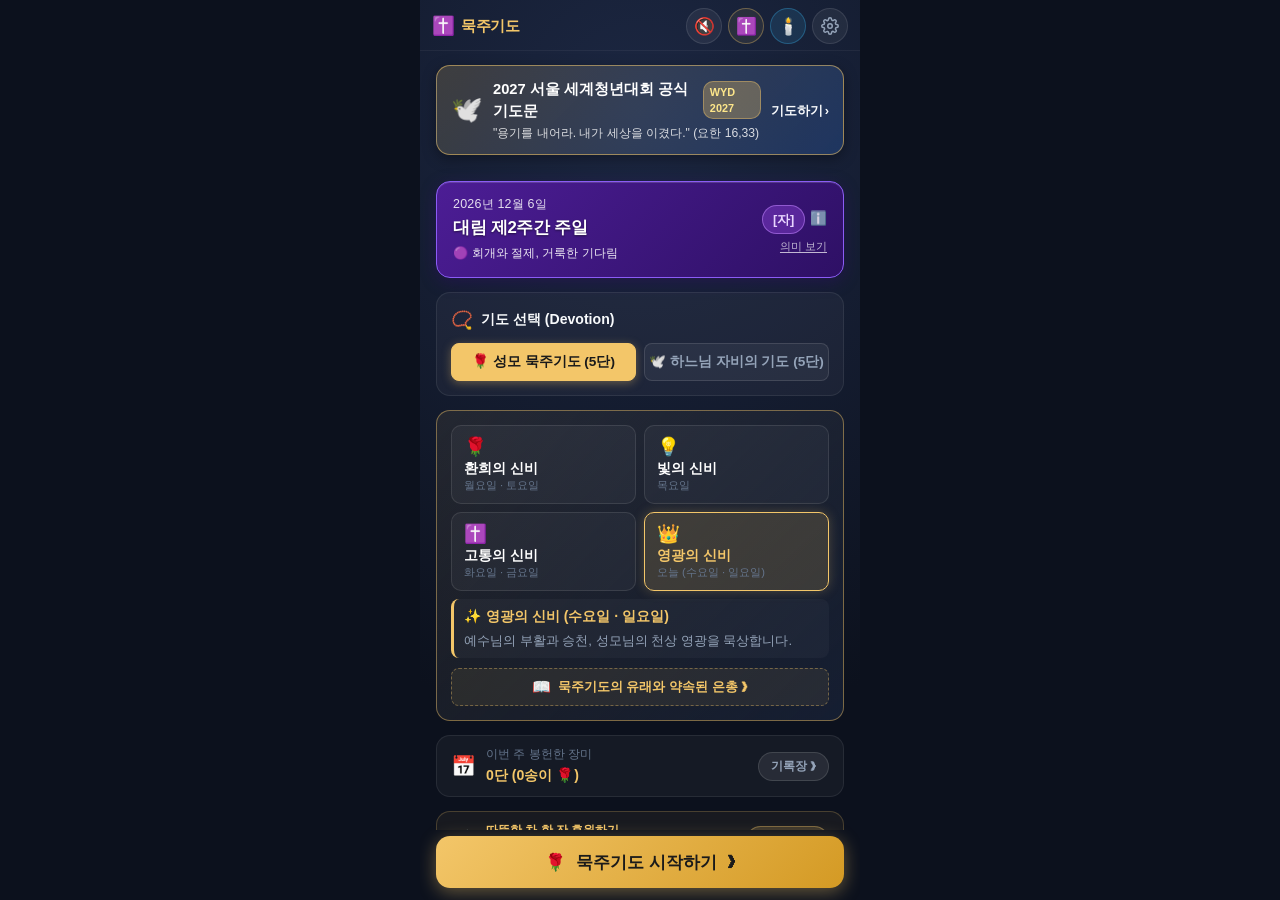
==== commit 1ebc00e3: "fix(via-crucis): 십자가의 길 선창/받음/모두 배지 인라인 스타일 보강 및 consult_diary rosary.css 동기화" ====
--- a/index.html
+++ b/index.html
@@ -16,7 +16,7 @@
   <link rel="apple-touch-icon" href="icons/rosary-gold-192.png?v=50">
   <link rel="apple-touch-icon" sizes="512x512" href="icons/rosary-gold-512.png?v=50">
   <link rel="manifest" href="rosary-manifest.json?v=50">
-  <link rel="stylesheet" href="./rosary.css?v=101">
+  <link rel="stylesheet" href="./rosary.css?v=105">
 </head>
 <body>
 
@@ -3820,21 +3820,47 @@
     try {
       let raw = localStorage.getItem(this.storageKey);
       if (!raw) {
+        raw = localStorage.getItem(this.storageKey + "_backup");
+      }
+      if (!raw) {
         raw = sessionStorage.getItem(this.storageKey);
-      }
-      if (!raw) {
-        raw = localStorage.getItem(this.storageKey + "_backup");
       }
       if (!raw) return null;
       return JSON.parse(raw);
     } catch (e) {
       try {
-        const raw = sessionStorage.getItem(this.storageKey) || localStorage.getItem(this.storageKey + "_backup");
+        const raw = localStorage.getItem(this.storageKey + "_backup") || sessionStorage.getItem(this.storageKey);
         return raw ? JSON.parse(raw) : null;
       } catch (err) {
         return null;
       }
     }
+  }
+
+  // 저장된 진행 상황이 현재 유효한지(아직 미완료된 기도가 남아있는지) 안전 판별
+  isSavedProgressActive(saved) {
+    if (!saved || typeof saved.stepIndex !== "number" || saved.stepIndex < 0) return false;
+    
+    // 해당 기도의 총 스텝 수 계산
+    let totalSteps = 0;
+    try {
+      if (saved.prayerType === "divine_mercy") {
+        totalSteps = buildDivineMercySteps(saved.lang || this.settings.lang || "ko").length;
+      } else {
+        const mode = saved.prayerMode || "physical";
+        const mKey = saved.mysteryKey || this.todayMysteryKey || "joyful";
+        const incFatima = typeof saved.includeFatima === "boolean" ? saved.includeFatima : (this.settings.includeFatima !== false);
+        totalSteps = buildRosarySteps(mKey, incFatima, saved.lang || this.settings.lang || "ko", mode).length;
+      }
+    } catch (e) {
+      totalSteps = saved.prayerMode === "physical" ? 22 : 68;
+    }
+
+    // 마지막 완료 알(또는 그 이상)에 도달했으면 종료된 기도이므로 이어하기 비대상
+    if (saved.stepIndex >= totalSteps - 1) {
+      return false;
+    }
+    return true;
   }
 
   saveProgress() {
@@ -4253,7 +4279,7 @@
       return;
     }
     const saved = this.loadSavedProgress();
-    const hasActiveProgress = saved && typeof saved.stepIndex === "number" && saved.stepIndex >= 0 && saved.stepIndex < (this.steps ? this.steps.length : 68);
+    const hasActiveProgress = this.isSavedProgressActive(saved);
 
     if (hasActiveProgress) {
       // 이어할 기록이 있다면 덮어쓰기 방지 확인 모달 띄우기
@@ -4354,8 +4380,8 @@
         modeBox.style.display = isDm ? "none" : "block";
       }
 
-      // 현재 선택된 기도 모드 (사용자의 현재 앱 설정 우선, 없으면 저장되었던 모드)
-      const curMode = this.settings.prayerMode || (saved && saved.prayerMode) || "physical";
+      // 현재 선택된 기도 모드 (저장되어 있던 모드 우선 보존, 없으면 현재 앱 설정)
+      const curMode = (saved && saved.prayerMode) || this.settings.prayerMode || "physical";
       this.resumeSelectedMode = curMode;
 
       if (btnPhysical && btnDigital) {
@@ -8283,25 +8309,36 @@
       return;
     }
 
+    // 역할별 배지 스타일 헬퍼 (인라인 백업으로 캐시/CSS 로드 지연 시에도 100% 보장)
+    const getBadgeStyle = (role) => {
+      if (role === "leader") {
+        return "background: rgba(245, 158, 11, 0.22); color: #FCD34D; border: 1px solid rgba(245, 158, 11, 0.45);";
+      } else if (role === "respond") {
+        return "background: rgba(56, 189, 248, 0.2); color: #7DD3FC; border: 1px solid rgba(56, 189, 248, 0.45);";
+      } else {
+        return "background: rgba(255, 255, 255, 0.16); color: #F8FAFC; border: 1px solid rgba(255, 255, 255, 0.3);";
+      }
+    };
+
     let html = "";
 
     // 1. 시작 기도
     const intro = VIA_CRUCIS_DATA.intro;
     if (intro) {
       html += `
-        <div id="viaStation_intro" class="via-crucis-section-card" style="border: 1.5px solid rgba(243, 198, 105, 0.45); background: linear-gradient(135deg, rgba(243, 198, 105, 0.1) 0%, rgba(30, 41, 59, 0.8) 100%);">
-          <div class="via-crucis-section-header">
+        <div id="viaStation_intro" class="via-crucis-section-card" style="background: rgba(255, 255, 255, 0.04); border: 1.5px solid rgba(243, 198, 105, 0.45); border-radius: 14px; padding: 18px 16px; margin-bottom: 16px; text-align: left;">
+          <div class="via-crucis-section-header" style="font-size: 1rem; font-weight: 800; color: var(--gold-light); margin-bottom: 8px; border-bottom: 1px solid rgba(255, 255, 255, 0.1); padding-bottom: 8px; display: flex; align-items: center; justify-content: space-between;">
             <span>✨ ${intro.sectionTitle}</span>
-            <span style="font-size:0.75rem; color:var(--gold-primary);">준비</span>
-          </div>
-          ${intro.desc ? `<div class="via-crucis-section-desc">${intro.desc}</div>` : ""}
-          <div class="via-crucis-lines-box">
+            <span style="font-size:0.75rem; color:var(--gold-primary); background:rgba(243,198,105,0.18); padding:2px 8px; border-radius:10px; font-weight:700;">시작 준비</span>
+          </div>
+          ${intro.desc ? `<div class="via-crucis-section-desc" style="font-size: 0.82rem; color: var(--text-muted); margin-bottom: 14px; line-height: 1.5;">${intro.desc}</div>` : ""}
+          <div class="via-crucis-lines-box" style="display: flex; flex-direction: column; gap: 12px;">
       `;
       intro.lines.forEach(line => {
         html += `
-          <div class="via-crucis-line-row ${line.role}">
-            <span class="via-crucis-role-badge ${line.role}">${line.label}</span>
-            <span class="via-crucis-line-text">${line.text}</span>
+          <div class="via-crucis-line-row ${line.role}" style="display: flex; align-items: flex-start; gap: 10px; line-height: 1.65;">
+            <span class="via-crucis-role-badge ${line.role}" style="display: inline-block; font-size: 0.74rem; font-weight: 800; padding: 3px 8px; border-radius: 6px; flex-shrink: 0; margin-top: 2px; text-align: center; min-width: 38px; ${getBadgeStyle(line.role)}">${line.label}</span>
+            <span class="via-crucis-line-text" style="font-size: 0.94rem; color: #F1F5F9; word-break: keep-all; flex: 1;">${line.text}</span>
           </div>
         `;
       });
@@ -8315,38 +8352,38 @@
     const stations = VIA_CRUCIS_DATA.stations || [];
     stations.forEach(st => {
       html += `
-        <div id="viaStation_${st.num}" class="via-crucis-section-card">
-          <div class="via-crucis-section-header">
+        <div id="viaStation_${st.num}" class="via-crucis-section-card" style="background: rgba(255, 255, 255, 0.035); border: 1px solid rgba(255, 255, 255, 0.09); border-radius: 14px; padding: 18px 16px; margin-bottom: 16px; text-align: left;">
+          <div class="via-crucis-section-header" style="font-size: 1rem; font-weight: 800; color: var(--gold-light); margin-bottom: 10px; border-bottom: 1px solid rgba(255, 255, 255, 0.08); padding-bottom: 8px; display: flex; align-items: center; justify-content: space-between;">
             <span>✝️ ${st.title}</span>
-            <span style="font-size:0.72rem; color:var(--gold-light); background:rgba(243,198,105,0.15); padding:2px 7px; border-radius:10px;">${st.num} / 14처</span>
+            <span style="font-size:0.74rem; color:var(--gold-light); background:rgba(243,198,105,0.18); padding:2px 8px; border-radius:10px; font-weight:700;">${st.num} / 14처</span>
           </div>
 
           <!-- 공통 화답송 (계응) -->
-          <div style="background: rgba(15, 23, 42, 0.6); border-radius: 10px; padding: 10px 12px; margin-bottom: 12px; border: 1px solid rgba(243, 198, 105, 0.2);">
-            <div class="via-crucis-line-row leader" style="margin-bottom: 6px;">
-              <span class="via-crucis-role-badge leader">선창</span>
-              <span class="via-crucis-line-text" style="color: var(--gold-light); font-weight: 700;">☩ 주님께서는 십자가로 온 세상을 구원하셨나이다.</span>
+          <div style="background: rgba(15, 23, 42, 0.7); border-radius: 12px; padding: 12px 14px; margin-bottom: 14px; border: 1px solid rgba(243, 198, 105, 0.25); display: flex; flex-direction: column; gap: 8px;">
+            <div class="via-crucis-line-row leader" style="display: flex; align-items: flex-start; gap: 10px; line-height: 1.6;">
+              <span class="via-crucis-role-badge leader" style="display: inline-block; font-size: 0.74rem; font-weight: 800; padding: 3px 8px; border-radius: 6px; flex-shrink: 0; margin-top: 2px; text-align: center; min-width: 38px; ${getBadgeStyle('leader')}">선창</span>
+              <span class="via-crucis-line-text" style="color: var(--gold-light); font-weight: 700; font-size: 0.94rem; word-break: keep-all; flex: 1;">☩ 주님께서는 십자가로 온 세상을 구원하셨나이다.</span>
             </div>
-            <div class="via-crucis-line-row respond">
-              <span class="via-crucis-role-badge respond">받음</span>
-              <span class="via-crucis-line-text" style="font-weight: 700;">◎ 예수 그리스도님, 경배하며 찬송하나이다.</span>
+            <div class="via-crucis-line-row respond" style="display: flex; align-items: flex-start; gap: 10px; line-height: 1.6;">
+              <span class="via-crucis-role-badge respond" style="display: inline-block; font-size: 0.74rem; font-weight: 800; padding: 3px 8px; border-radius: 6px; flex-shrink: 0; margin-top: 2px; text-align: center; min-width: 38px; ${getBadgeStyle('respond')}">받음</span>
+              <span class="via-crucis-line-text" style="color: #FFFFFF; font-weight: 700; font-size: 0.94rem; word-break: keep-all; flex: 1;">◎ 예수 그리스도님, 경배하며 찬송하나이다.</span>
             </div>
           </div>
 
           <!-- 성경 말씀 -->
           ${st.scripture ? `
-            <div style="font-size: 0.82rem; color: #94A3B8; background: rgba(0,0,0,0.25); border-left: 3px solid var(--gold-primary); padding: 8px 12px; border-radius: 4px; margin-bottom: 12px; line-height: 1.5; font-style: italic;">
+            <div style="font-size: 0.84rem; color: #94A3B8; background: rgba(0,0,0,0.3); border-left: 3px solid var(--gold-primary); padding: 9px 12px; border-radius: 4px; margin-bottom: 12px; line-height: 1.55; font-style: italic; word-break: keep-all;">
               📖 ${st.scripture}
             </div>
           ` : ""}
 
           <!-- 묵상 글 -->
-          <div style="font-size: 0.92rem; color: #F1F5F9; line-height: 1.65; margin-bottom: 14px; word-break: keep-all; background: rgba(255,255,255,0.02); padding: 10px 12px; border-radius: 8px;">
-            🕊️ <strong>묵상:</strong> ${st.meditation}
+          <div style="font-size: 0.94rem; color: #F1F5F9; line-height: 1.68; margin-bottom: 14px; word-break: keep-all; background: rgba(255,255,255,0.025); padding: 12px 14px; border-radius: 10px; border: 1px solid rgba(255,255,255,0.05);">
+            🕊️ <strong style="color: var(--gold-light);">묵상:</strong> ${st.meditation}
           </div>
 
           <!-- 이어지는 공통 기도 안내 -->
-          <div style="font-size: 0.78rem; color: var(--gold-light); border-top: 1px dashed rgba(255,255,255,0.1); padding-top: 8px; text-align: center; opacity: 0.9;">
+          <div style="font-size: 0.8rem; color: var(--gold-light); border-top: 1px dashed rgba(255,255,255,0.12); padding-top: 10px; text-align: center; opacity: 0.92; font-weight: 600;">
             (잠시 묵상한 후, 주님의 기도 · 성모송 · 영광송을 바칩니다)
           </div>
         </div>
@@ -8357,19 +8394,19 @@
     const outro = VIA_CRUCIS_DATA.outro;
     if (outro) {
       html += `
-        <div id="viaStation_outro" class="via-crucis-section-card" style="border: 1.5px solid rgba(243, 198, 105, 0.45); background: linear-gradient(135deg, rgba(243, 198, 105, 0.1) 0%, rgba(30, 41, 59, 0.8) 100%);">
-          <div class="via-crucis-section-header">
+        <div id="viaStation_outro" class="via-crucis-section-card" style="background: rgba(255, 255, 255, 0.04); border: 1.5px solid rgba(243, 198, 105, 0.45); border-radius: 14px; padding: 18px 16px; margin-bottom: 16px; text-align: left;">
+          <div class="via-crucis-section-header" style="font-size: 1rem; font-weight: 800; color: var(--gold-light); margin-bottom: 8px; border-bottom: 1px solid rgba(255, 255, 255, 0.1); padding-bottom: 8px; display: flex; align-items: center; justify-content: space-between;">
             <span>🌅 ${outro.sectionTitle}</span>
-            <span style="font-size:0.75rem; color:var(--gold-primary);">부활과 마침</span>
-          </div>
-          ${outro.desc ? `<div class="via-crucis-section-desc">${outro.desc}</div>` : ""}
-          <div class="via-crucis-lines-box">
+            <span style="font-size:0.75rem; color:var(--gold-primary); background:rgba(243,198,105,0.18); padding:2px 8px; border-radius:10px; font-weight:700;">부활과 마침</span>
+          </div>
+          ${outro.desc ? `<div class="via-crucis-section-desc" style="font-size: 0.82rem; color: var(--text-muted); margin-bottom: 14px; line-height: 1.5;">${outro.desc}</div>` : ""}
+          <div class="via-crucis-lines-box" style="display: flex; flex-direction: column; gap: 12px;">
       `;
       outro.lines.forEach(line => {
         html += `
-          <div class="via-crucis-line-row ${line.role}">
-            <span class="via-crucis-role-badge ${line.role}">${line.label}</span>
-            <span class="via-crucis-line-text">${line.text}</span>
+          <div class="via-crucis-line-row ${line.role}" style="display: flex; align-items: flex-start; gap: 10px; line-height: 1.65;">
+            <span class="via-crucis-role-badge ${line.role}" style="display: inline-block; font-size: 0.74rem; font-weight: 800; padding: 3px 8px; border-radius: 6px; flex-shrink: 0; margin-top: 2px; text-align: center; min-width: 38px; ${getBadgeStyle(line.role)}">${line.label}</span>
+            <span class="via-crucis-line-text" style="font-size: 0.94rem; color: #F1F5F9; word-break: keep-all; flex: 1;">${line.text}</span>
           </div>
         `;
       });
@@ -9371,7 +9408,14 @@
       } catch(e) {}
     }
 
-    if (saved && typeof saved.stepIndex === "number" && saved.stepIndex >= 0) {
+    var hasActiveProgress = false;
+    if (window.rosaryApp && typeof window.rosaryApp.isSavedProgressActive === "function") {
+      hasActiveProgress = window.rosaryApp.isSavedProgressActive(saved);
+    } else if (saved && typeof saved.stepIndex === "number" && saved.stepIndex >= 0) {
+      hasActiveProgress = true;
+    }
+
+    if (hasActiveProgress) {
       if (window.rosaryApp && typeof window.rosaryApp.showResumeConfirmModal === "function") {
         window.rosaryApp.showResumeConfirmModal(saved);
         return;
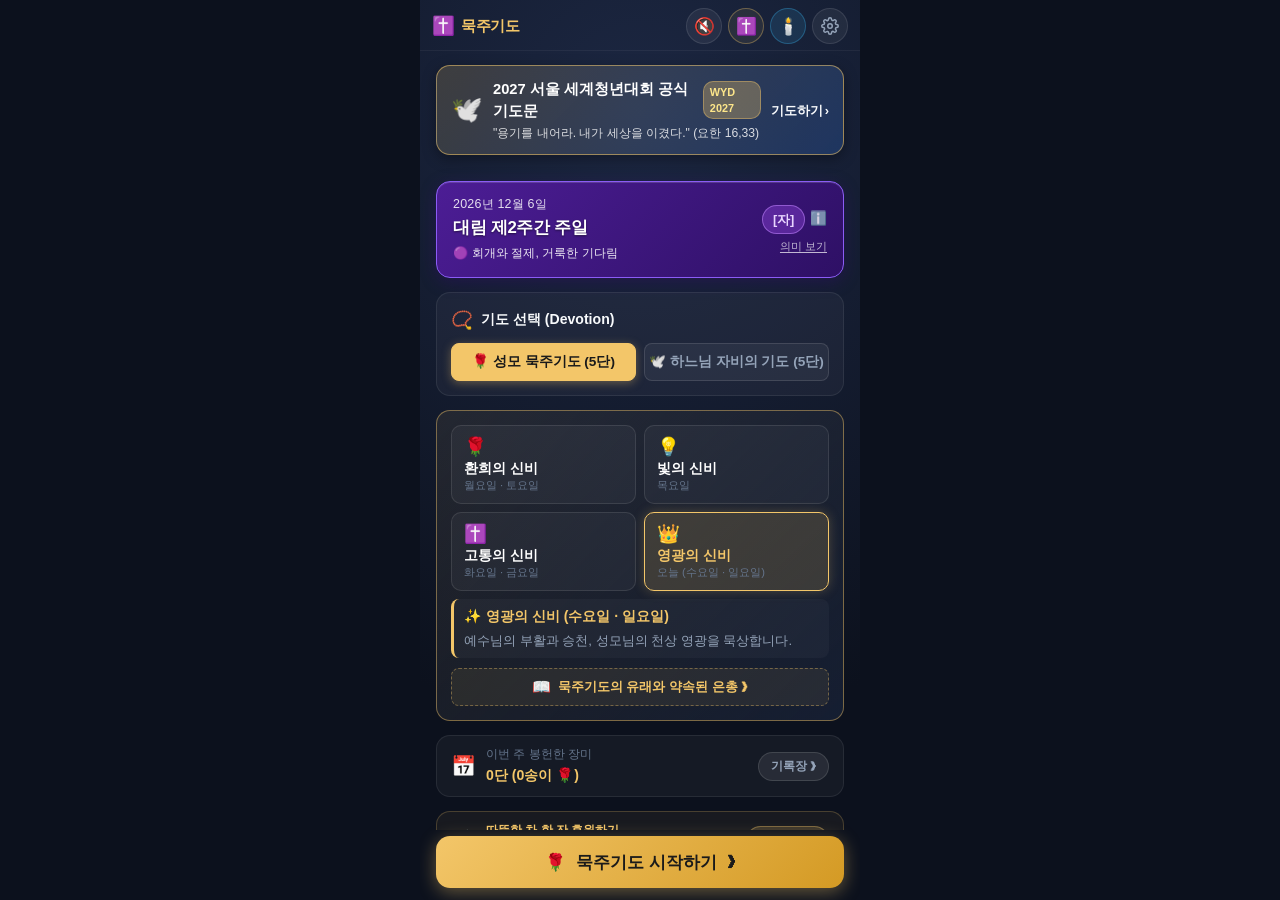
==== commit e8f40f87: "feat(via-crucis): 십자가의 길 묵주기도식 처별 카드 네비게이션 및 바로가기 바텀시트 개편" ====
--- a/index.html
+++ b/index.html
@@ -682,9 +682,9 @@
     <!-- ==============================================
          VIEW 4: [NEW] 가톨릭 십자가의 길 전용 화면 (Via Crucis View)
          ============================================== -->
-    <section id="viaCrucisView" class="yeondo-view" style="display: none;">
+    <section id="viaCrucisView" class="yeondo-view" style="display: none; flex-direction: column; height: 100%; position: absolute; inset: 0;">
       <!-- 상단 헤더 -->
-      <header class="app-header yeondo-header">
+      <header class="app-header yeondo-header" style="flex-shrink: 0; padding-bottom: 6px;">
         <button id="btnViaCrucisBackToIntro" class="icon-btn home-btn" onclick="if(window.rosaryApp){window.rosaryApp.switchView('intro');}else{directSwitchToIntroFromSubView();}" aria-label="처음 화면으로" title="처음 화면으로">
           <svg width="18" height="18" viewBox="0 0 24 24" fill="none" stroke="currentColor" stroke-width="2" stroke-linecap="round" stroke-linejoin="round">
             <path d="M3 9l9-7 9 7v11a2 2 0 0 1-2 2H5a2 2 0 0 1-2-2z"></path>
@@ -693,58 +693,75 @@
         </button>
 
         <div class="prayer-header-title-box">
-          <span id="viaCrucisHeaderTitle" class="prayer-header-mystery">십자가의 길 (14처 기도)</span>
-          <span class="prayer-header-day" style="color: var(--gold-primary); font-weight: 700;">주님의 수난과 구원 묵상 (약 15분)</span>
+          <span id="viaCrucisHeaderTitle" class="prayer-header-mystery">십자가의 길</span>
+          <span id="viaCrucisHeaderSub" class="prayer-header-day" style="color: var(--gold-primary); font-weight: 700;">시작 기도</span>
         </div>
 
         <div class="header-actions">
-          <select id="viaCrucisJumpSelect" onchange="jumpViaCrucisStation(this.value);" style="background: rgba(15,23,42,0.85); color: #FFF; border: 1px solid rgba(243,198,105,0.4); border-radius: 12px; font-size: 0.76rem; padding: 4px 6px; outline: none; cursor: pointer;">
-            <option value="intro">시작 기도</option>
-            <option value="1">제1처</option>
-            <option value="2">제2처</option>
-            <option value="3">제3처</option>
-            <option value="4">제4처</option>
-            <option value="5">제5처</option>
-            <option value="6">제6처</option>
-            <option value="7">제7처</option>
-            <option value="8">제8처</option>
-            <option value="9">제9처</option>
-            <option value="10">제10처</option>
-            <option value="11">제11처</option>
-            <option value="12">제12처</option>
-            <option value="13">제13처</option>
-            <option value="14">제14처</option>
-            <option value="outro">마침 기도</option>
-          </select>
+          <button type="button" id="btnViaCrucisOpenMenu" onclick="openViaCrucisStationModal();" class="icon-btn" style="width: auto; height: 32px; padding: 0 10px; gap: 4px; border-radius: 12px; font-size: 0.78rem; font-weight: 800; color: #1A1A1A; background: var(--gold-primary); border: 1px solid var(--gold-light); cursor: pointer; box-shadow: 0 2px 8px rgba(243,198,105,0.35);">
+            <span>📍 처 선택</span>
+          </button>
         </div>
       </header>
 
-      <!-- 십자가의 길 본문 스크롤 영역 -->
-      <main id="viaCrucisBodyScroll" class="yeondo-body-scroll">
+      <!-- 상단 14처 가로 슬라이드 인디케이터 바 -->
+      <nav id="viaCrucisStationPillsBar" class="decade-progress-bar" style="overflow-x: auto; flex-shrink: 0; padding: 6px 12px; gap: 6px; background: rgba(15,23,42,0.9); border-bottom: 1px solid rgba(255,255,255,0.08); scrollbar-width: none; -webkit-overflow-scrolling: touch; display: flex;">
+        <!-- JS로 시작, 1~14, 마침 버튼 자동 렌더링 -->
+      </nav>
+
+      <!-- 십자가의 길 현재 단계 카드 본문 스크롤 영역 -->
+      <main id="viaCrucisBodyScroll" class="yeondo-body-scroll" style="flex: 1; overflow-y: auto; padding: 14px 14px calc(var(--safe-bottom) + 80px);">
         <div class="yeondo-card-container">
-          <div class="yeondo-candle-emblem">✝️🕊️</div>
-          <div style="display: inline-flex; align-items: center; gap: 6px; padding: 4px 12px; border-radius: 14px; background: rgba(243, 198, 105, 0.15); border: 1px solid rgba(243, 198, 105, 0.4); margin-bottom: 8px;">
-            <span style="font-size: 0.76rem; font-weight: 800; color: var(--gold-light); letter-spacing: -0.2px;">📖 가톨릭 전통 십자가의 길 14처 기도 (Via Crucis)</span>
-          </div>
-          <h1 class="yeondo-main-title" style="margin-top: 2px;">십자가의 길</h1>
-          <p class="yeondo-sub-desc" style="line-height: 1.5; margin-bottom: 14px;">
-            예수 그리스도께서 인류 구원을 위해 골고타 언덕을 오르시며 겪으신<br>
-            <strong>거룩한 수난과 십자가의 사랑</strong>을 정성껏 묵상하는 전통 기도입니다.
-          </p>
-
-          <!-- 십자가의 길 기도문 본문 컨테이너 -->
-          <div id="viaCrucisContentContainer" class="yeondo-content-container">
-            <!-- 자바스크립트로 14처 전체 정갈하게 렌더링 -->
-          </div>
-
-          <div style="margin-top: 30px; text-align: center;">
-            <button type="button" id="btnFinishViaCrucis" onclick="if(window.rosaryApp){window.rosaryApp.switchView('intro');}else{directSwitchToIntroFromSubView();}" class="action-pill-btn gold" style="width: 100%; height: 46px; font-size: 0.95rem; cursor: pointer;">
-              십자가의 길 기도 마치기
-            </button>
+          <!-- 현재 선택된 처 카드 영역 -->
+          <div id="viaCrucisCurrentCardContainer">
+            <!-- 자바스크립트로 현재 처 카드만 1개 단독 렌더링 -->
           </div>
         </div>
       </main>
+
+      <!-- 하단 액션 컨트롤 바 (이전 처 / 다음 처 이동) -->
+      <footer class="bottom-controls" style="position: absolute; bottom: 0; left: 0; right: 0; z-index: 9999; padding: 10px 14px calc(var(--safe-bottom) + 10px); background: linear-gradient(180deg, rgba(12, 17, 29, 0) 0%, rgba(12, 17, 29, 0.98) 35%, rgba(12, 17, 29, 1) 100%); display: flex; gap: 8px;">
+        <button type="button" id="btnViaCrucisPrev" onclick="navigateViaCrucisStep(-1);" class="nav-bead-btn prev-btn" style="flex: 0 0 95px; height: 50px; font-size: 0.92rem; font-weight: 700; border-radius: 14px; cursor: pointer;">
+          ❮ <span>이전</span>
+        </button>
+        <button type="button" id="btnViaCrucisNext" onclick="navigateViaCrucisStep(1);" class="nav-bead-btn next-btn" style="flex: 1; height: 50px; font-size: 1rem; font-weight: 800; border-radius: 14px; cursor: pointer; display: flex; align-items: center; justify-content: center; gap: 6px; box-shadow: 0 4px 16px rgba(243,198,105,0.4);">
+          <span id="btnViaCrucisNextText">다음 처로 ❯</span>
+        </button>
+      </footer>
     </section>
+
+    <!-- [NEW] 십자가의 길 14처 바로가기 바텀시트 모달 -->
+    <div id="viaCrucisStationModal" class="modal-backdrop" style="display: none;">
+      <div class="bottom-sheet" style="max-width: 440px; text-align: left; padding-bottom: max(20px, var(--safe-bottom));">
+        <div class="sheet-handle"></div>
+        <div style="display: flex; align-items: center; justify-content: space-between; margin-bottom: 12px;">
+          <div>
+            <h3 style="margin: 0; font-size: 1.15rem; color: #FFF; font-weight: 800;">십자가의 길 바로가기</h3>
+            <p style="margin: 2px 0 0; font-size: 0.78rem; color: var(--text-muted);">원하시는 처를 터치하시면 해당 묵상으로 즉시 이동합니다</p>
+          </div>
+          <button type="button" onclick="closeViaCrucisStationModal();" style="background: none; border: none; color: var(--text-muted); font-size: 1.3rem; padding: 4px; cursor: pointer;">✕</button>
+        </div>
+
+        <div style="margin-bottom: 10px;">
+          <button type="button" class="via-modal-jump-btn" onclick="selectViaCrucisStepDirect(0);" style="width: 100%; padding: 10px 14px; border-radius: 10px; background: rgba(243,198,105,0.12); border: 1.2px solid rgba(243,198,105,0.4); color: var(--gold-light); font-size: 0.88rem; font-weight: 800; text-align: left; cursor: pointer; display: flex; align-items: center; justify-content: space-between;">
+            <span>✨ 시작 기도</span>
+            <span style="font-size: 0.75rem; color: var(--gold-primary);">준비 ❯</span>
+          </button>
+        </div>
+
+        <!-- 1~14처 2열 그리드 -->
+        <div id="viaCrucisModalStationsGrid" style="display: grid; grid-template-columns: repeat(2, 1fr); gap: 7px; margin-bottom: 10px; max-height: 52vh; overflow-y: auto; padding-right: 2px;">
+          <!-- JS로 1~14처 버튼 자동 렌더링 -->
+        </div>
+
+        <div>
+          <button type="button" class="via-modal-jump-btn" onclick="selectViaCrucisStepDirect(15);" style="width: 100%; padding: 10px 14px; border-radius: 10px; background: rgba(59,130,246,0.12); border: 1.2px solid rgba(59,130,246,0.4); color: #93C5FD; font-size: 0.88rem; font-weight: 800; text-align: left; cursor: pointer; display: flex; align-items: center; justify-content: space-between;">
+            <span>🌅 마침 기도</span>
+            <span style="font-size: 0.75rem; color: #93C5FD;">부활과 파견 ❯</span>
+          </button>
+        </div>
+      </div>
+    </div>
 
     <!-- 6.9 이전 기도 덮어쓰기 방지 확인 모달 (이어하기 보존) -->
     <div id="resumeConfirmModal" class="modal-backdrop">
@@ -4258,7 +4275,8 @@
       hideEl(pv);
       hideEl(yv);
       showEl(vv);
-      this.renderViaCrucisPrayer();
+      this.viaCrucisIndex = 0;
+      this.renderViaCrucisPrayer(0);
       if (this.dom.viaCrucisBodyScroll) {
         this.dom.viaCrucisBodyScroll.scrollTop = 0;
       }
@@ -8299,17 +8317,31 @@
     this.dom.yeondoContentContainer.innerHTML = html;
   }
 
-  // 십자가의 길 14처 기도문 렌더링
-  renderViaCrucisPrayer() {
-    const container = this.dom.viaCrucisContentContainer || document.getElementById("viaCrucisContentContainer");
-    if (!container) return;
+  // 십자가의 길 14처 기도문 렌더링 (단계별 카드 + 14처 탭 네비게이션)
+  renderViaCrucisPrayer(stepIndex = 0) {
+    if (typeof this.viaCrucisIndex !== "number") {
+      this.viaCrucisIndex = 0;
+    }
+    if (typeof stepIndex === "number") {
+      this.viaCrucisIndex = Math.max(0, Math.min(stepIndex, 15));
+    }
+    const curIdx = this.viaCrucisIndex;
+
+    const container = document.getElementById("viaCrucisCurrentCardContainer");
+    const pillsBar = document.getElementById("viaCrucisStationPillsBar");
+    const headerSub = document.getElementById("viaCrucisHeaderSub");
+    const btnPrev = document.getElementById("btnViaCrucisPrev");
+    const btnNextText = document.getElementById("btnViaCrucisNextText");
+    const modalGrid = document.getElementById("viaCrucisModalStationsGrid");
 
     if (typeof VIA_CRUCIS_DATA === "undefined") {
-      container.innerHTML = "<p style='color:#FFF; padding:20px; text-align:center;'>십자가의 길 기도 데이터를 불러오는 중입니다...</p>";
+      if (container) container.innerHTML = "<p style='color:#FFF; padding:20px; text-align:center;'>십자가의 길 기도 데이터를 불러오는 중입니다...</p>";
       return;
     }
 
-    // 역할별 배지 스타일 헬퍼 (인라인 백업으로 캐시/CSS 로드 지연 시에도 100% 보장)
+    const stations = VIA_CRUCIS_DATA.stations || [];
+
+    // 역할별 배지 스타일
     const getBadgeStyle = (role) => {
       if (role === "leader") {
         return "background: rgba(245, 158, 11, 0.22); color: #FCD34D; border: 1px solid rgba(245, 158, 11, 0.45);";
@@ -8320,103 +8352,181 @@
       }
     };
 
-    let html = "";
-
-    // 1. 시작 기도
-    const intro = VIA_CRUCIS_DATA.intro;
-    if (intro) {
-      html += `
-        <div id="viaStation_intro" class="via-crucis-section-card" style="background: rgba(255, 255, 255, 0.04); border: 1.5px solid rgba(243, 198, 105, 0.45); border-radius: 14px; padding: 18px 16px; margin-bottom: 16px; text-align: left;">
-          <div class="via-crucis-section-header" style="font-size: 1rem; font-weight: 800; color: var(--gold-light); margin-bottom: 8px; border-bottom: 1px solid rgba(255, 255, 255, 0.1); padding-bottom: 8px; display: flex; align-items: center; justify-content: space-between;">
-            <span>✨ ${intro.sectionTitle}</span>
-            <span style="font-size:0.75rem; color:var(--gold-primary); background:rgba(243,198,105,0.18); padding:2px 8px; border-radius:10px; font-weight:700;">시작 준비</span>
-          </div>
-          ${intro.desc ? `<div class="via-crucis-section-desc" style="font-size: 0.82rem; color: var(--text-muted); margin-bottom: 14px; line-height: 1.5;">${intro.desc}</div>` : ""}
-          <div class="via-crucis-lines-box" style="display: flex; flex-direction: column; gap: 12px;">
+    // 1. 상단 탭 필 바 (시작, 1~14, 마침) 렌더링
+    if (pillsBar) {
+      let pillsHtml = `
+        <button type="button" onclick="selectViaCrucisStepDirect(0);" class="decade-pill-btn ${curIdx === 0 ? 'active' : ''}" style="flex-shrink:0; padding:5px 12px; border-radius:12px; font-size:0.76rem; font-weight:800; cursor:pointer; ${curIdx === 0 ? 'background:var(--gold-primary); color:#1A1A1A; border:1px solid var(--gold-light);' : 'background:rgba(255,255,255,0.06); color:rgba(255,255,255,0.7); border:1px solid rgba(255,255,255,0.12);'}">
+          ✨ 시작
+        </button>
+      `;
+      for (let i = 1; i <= 14; i++) {
+        const isAct = curIdx === i;
+        pillsHtml += `
+          <button type="button" onclick="selectViaCrucisStepDirect(${i});" class="decade-pill-btn ${isAct ? 'active' : ''}" style="flex-shrink:0; padding:5px 10px; border-radius:12px; font-size:0.76rem; font-weight:800; cursor:pointer; ${isAct ? 'background:var(--gold-primary); color:#1A1A1A; border:1px solid var(--gold-light);' : 'background:rgba(255,255,255,0.06); color:rgba(255,255,255,0.7); border:1px solid rgba(255,255,255,0.12);'}">
+            ${i}처
+          </button>
+        `;
+      }
+      pillsHtml += `
+        <button type="button" onclick="selectViaCrucisStepDirect(15);" class="decade-pill-btn ${curIdx === 15 ? 'active' : ''}" style="flex-shrink:0; padding:5px 12px; border-radius:12px; font-size:0.76rem; font-weight:800; cursor:pointer; ${curIdx === 15 ? 'background:var(--gold-primary); color:#1A1A1A; border:1px solid var(--gold-light);' : 'background:rgba(255,255,255,0.06); color:rgba(255,255,255,0.7); border:1px solid rgba(255,255,255,0.12);'}">
+          🌅 마침
+        </button>
+      `;
+      pillsBar.innerHTML = pillsHtml;
+
+      // 활성 탭이 보이도록 가로 스크롤 이동
+      const actBtn = pillsBar.querySelector(".decade-pill-btn.active");
+      if (actBtn && typeof actBtn.scrollIntoView === "function") {
+        actBtn.scrollIntoView({ behavior: "smooth", inline: "center", block: "nearest" });
+      }
+    }
+
+    // 2. 바텀시트 모달 내 1~14처 그리드 렌더링
+    if (modalGrid && (!modalGrid.children || modalGrid.children.length === 0)) {
+      let gHtml = "";
+      stations.forEach(st => {
+        gHtml += `
+          <button type="button" onclick="selectViaCrucisStepDirect(${st.num}); closeViaCrucisStationModal();" style="padding: 10px 8px; border-radius: 10px; background: rgba(255,255,255,0.05); border: 1px solid rgba(255,255,255,0.12); color: #FFF; font-size: 0.8rem; font-weight: 700; text-align: left; cursor: pointer; display: flex; flex-direction: column; gap: 3px;">
+            <span style="color: var(--gold-light); font-size: 0.76rem; font-weight: 800;">제${st.num}처</span>
+            <span style="font-size: 0.72rem; color: rgba(255,255,255,0.78); overflow: hidden; text-overflow: ellipsis; white-space: nowrap;">${st.title.replace(/^제\d+처:\s*/, '').replace(/을 묵상합시다\./, '')}</span>
+          </button>
+        `;
+      });
+      modalGrid.innerHTML = gHtml;
+    }
+
+    // 3. 현재 단계(0: 시작, 1~14: 각 처, 15: 마침) 본문 카드 렌더링
+    let cardHtml = "";
+
+    if (curIdx === 0) {
+      // [시작 기도]
+      const intro = VIA_CRUCIS_DATA.intro;
+      if (headerSub) headerSub.textContent = "✨ 시작 기도";
+      cardHtml = `
+        <div class="via-crucis-section-card" style="background: rgba(255, 255, 255, 0.04); border: 1.5px solid rgba(243, 198, 105, 0.45); border-radius: 16px; padding: 20px 18px; margin-bottom: 20px; text-align: left; box-shadow: 0 4px 18px rgba(0,0,0,0.35);">
+          <div style="font-size: 0.76rem; color: var(--gold-primary); font-weight: 800; letter-spacing: 0.5px; margin-bottom: 4px;">PRAYER OF PREPARATION</div>
+          <h2 style="font-size: 1.25rem; font-weight: 800; color: #FFF; margin: 0 0 10px 0;">✨ ${intro.sectionTitle}</h2>
+          <p style="font-size: 0.84rem; color: var(--text-secondary); line-height: 1.5; margin-bottom: 16px; border-bottom: 1px solid rgba(255,255,255,0.08); padding-bottom: 12px;">${intro.desc}</p>
+          
+          <div class="via-crucis-lines-box" style="display: flex; flex-direction: column; gap: 14px;">
       `;
       intro.lines.forEach(line => {
-        html += `
+        cardHtml += `
           <div class="via-crucis-line-row ${line.role}" style="display: flex; align-items: flex-start; gap: 10px; line-height: 1.65;">
             <span class="via-crucis-role-badge ${line.role}" style="display: inline-block; font-size: 0.74rem; font-weight: 800; padding: 3px 8px; border-radius: 6px; flex-shrink: 0; margin-top: 2px; text-align: center; min-width: 38px; ${getBadgeStyle(line.role)}">${line.label}</span>
-            <span class="via-crucis-line-text" style="font-size: 0.94rem; color: #F1F5F9; word-break: keep-all; flex: 1;">${line.text}</span>
+            <span class="via-crucis-line-text" style="font-size: 0.95rem; color: #F1F5F9; word-break: keep-all; flex: 1;">${line.text}</span>
           </div>
         `;
       });
-      html += `
+      cardHtml += `
           </div>
         </div>
       `;
-    }
-
-    // 2. 제1처 ~ 제14처
-    const stations = VIA_CRUCIS_DATA.stations || [];
-    stations.forEach(st => {
-      html += `
-        <div id="viaStation_${st.num}" class="via-crucis-section-card" style="background: rgba(255, 255, 255, 0.035); border: 1px solid rgba(255, 255, 255, 0.09); border-radius: 14px; padding: 18px 16px; margin-bottom: 16px; text-align: left;">
-          <div class="via-crucis-section-header" style="font-size: 1rem; font-weight: 800; color: var(--gold-light); margin-bottom: 10px; border-bottom: 1px solid rgba(255, 255, 255, 0.08); padding-bottom: 8px; display: flex; align-items: center; justify-content: space-between;">
-            <span>✝️ ${st.title}</span>
-            <span style="font-size:0.74rem; color:var(--gold-light); background:rgba(243,198,105,0.18); padding:2px 8px; border-radius:10px; font-weight:700;">${st.num} / 14처</span>
-          </div>
-
-          <!-- 공통 화답송 (계응) -->
-          <div style="background: rgba(15, 23, 42, 0.7); border-radius: 12px; padding: 12px 14px; margin-bottom: 14px; border: 1px solid rgba(243, 198, 105, 0.25); display: flex; flex-direction: column; gap: 8px;">
-            <div class="via-crucis-line-row leader" style="display: flex; align-items: flex-start; gap: 10px; line-height: 1.6;">
+    } else if (curIdx >= 1 && curIdx <= 14) {
+      // [제1처 ~ 제14처]
+      const st = stations[curIdx - 1];
+      if (headerSub) headerSub.textContent = `제${st.num}처 (${st.num}/14)`;
+
+      cardHtml = `
+        <div class="via-crucis-section-card" style="background: rgba(255, 255, 255, 0.035); border: 1.2px solid rgba(243, 198, 105, 0.35); border-radius: 16px; padding: 20px 18px; margin-bottom: 20px; text-align: left; box-shadow: 0 4px 18px rgba(0,0,0,0.35);">
+          <!-- 상단 처 라벨 & 진행 칩 -->
+          <div style="display: flex; align-items: center; justify-content: space-between; margin-bottom: 8px;">
+            <span style="font-size: 0.78rem; font-weight: 800; color: var(--gold-primary); letter-spacing: 0.5px;">STATION ${st.num} OF 14</span>
+            <span style="font-size: 0.72rem; color: #FDE68A; background: rgba(243, 198, 105, 0.2); border: 1px solid rgba(243, 198, 105, 0.4); padding: 2px 8px; border-radius: 10px; font-weight: 800;">제${st.num}처</span>
+          </div>
+
+          <!-- 처 제목 -->
+          <h2 style="font-size: 1.15rem; font-weight: 800; color: #FFF; line-height: 1.45; margin: 0 0 14px 0; word-break: keep-all;">
+            ✝️ ${st.title}
+          </h2>
+
+          <!-- 공통 화답송 (선창 / 받음) -->
+          <div style="background: rgba(15, 23, 42, 0.75); border-radius: 12px; padding: 12px 14px; margin-bottom: 16px; border: 1px solid rgba(243, 198, 105, 0.3); display: flex; flex-direction: column; gap: 9px;">
+            <div style="display: flex; align-items: flex-start; gap: 10px; line-height: 1.55;">
               <span class="via-crucis-role-badge leader" style="display: inline-block; font-size: 0.74rem; font-weight: 800; padding: 3px 8px; border-radius: 6px; flex-shrink: 0; margin-top: 2px; text-align: center; min-width: 38px; ${getBadgeStyle('leader')}">선창</span>
-              <span class="via-crucis-line-text" style="color: var(--gold-light); font-weight: 700; font-size: 0.94rem; word-break: keep-all; flex: 1;">☩ 주님께서는 십자가로 온 세상을 구원하셨나이다.</span>
+              <span style="color: var(--gold-light); font-weight: 700; font-size: 0.94rem; word-break: keep-all; flex: 1;">☩ 주님께서는 십자가로 온 세상을 구원하셨나이다.</span>
             </div>
-            <div class="via-crucis-line-row respond" style="display: flex; align-items: flex-start; gap: 10px; line-height: 1.6;">
+            <div style="display: flex; align-items: flex-start; gap: 10px; line-height: 1.55;">
               <span class="via-crucis-role-badge respond" style="display: inline-block; font-size: 0.74rem; font-weight: 800; padding: 3px 8px; border-radius: 6px; flex-shrink: 0; margin-top: 2px; text-align: center; min-width: 38px; ${getBadgeStyle('respond')}">받음</span>
-              <span class="via-crucis-line-text" style="color: #FFFFFF; font-weight: 700; font-size: 0.94rem; word-break: keep-all; flex: 1;">◎ 예수 그리스도님, 경배하며 찬송하나이다.</span>
+              <span style="color: #FFFFFF; font-weight: 700; font-size: 0.94rem; word-break: keep-all; flex: 1;">◎ 예수 그리스도님, 경배하며 찬송하나이다.</span>
             </div>
           </div>
 
           <!-- 성경 말씀 -->
           ${st.scripture ? `
-            <div style="font-size: 0.84rem; color: #94A3B8; background: rgba(0,0,0,0.3); border-left: 3px solid var(--gold-primary); padding: 9px 12px; border-radius: 4px; margin-bottom: 12px; line-height: 1.55; font-style: italic; word-break: keep-all;">
+            <div style="font-size: 0.85rem; color: #CBD5E1; background: rgba(0,0,0,0.35); border-left: 3.5px solid var(--gold-primary); padding: 10px 14px; border-radius: 6px; margin-bottom: 14px; line-height: 1.6; font-style: italic; word-break: keep-all;">
               📖 ${st.scripture}
             </div>
           ` : ""}
 
           <!-- 묵상 글 -->
-          <div style="font-size: 0.94rem; color: #F1F5F9; line-height: 1.68; margin-bottom: 14px; word-break: keep-all; background: rgba(255,255,255,0.025); padding: 12px 14px; border-radius: 10px; border: 1px solid rgba(255,255,255,0.05);">
+          <div style="font-size: 0.95rem; color: #F8FAFC; line-height: 1.7; margin-bottom: 16px; word-break: keep-all; background: rgba(255,255,255,0.03); padding: 14px 16px; border-radius: 12px; border: 1px solid rgba(255,255,255,0.06);">
             🕊️ <strong style="color: var(--gold-light);">묵상:</strong> ${st.meditation}
           </div>
 
           <!-- 이어지는 공통 기도 안내 -->
-          <div style="font-size: 0.8rem; color: var(--gold-light); border-top: 1px dashed rgba(255,255,255,0.12); padding-top: 10px; text-align: center; opacity: 0.92; font-weight: 600;">
-            (잠시 묵상한 후, 주님의 기도 · 성모송 · 영광송을 바칩니다)
+          <div style="font-size: 0.82rem; color: var(--gold-light); background: rgba(243, 198, 105, 0.08); border: 1px dashed rgba(243, 198, 105, 0.35); padding: 10px 12px; border-radius: 10px; text-align: center; font-weight: 700; line-height: 1.45;">
+            🙏 잠시 묵상한 후, 주님의 기도 · 성모송 · 영광송을 바칩니다.
           </div>
         </div>
       `;
-    });
-
-    // 3. 마침 기도
-    const outro = VIA_CRUCIS_DATA.outro;
-    if (outro) {
-      html += `
-        <div id="viaStation_outro" class="via-crucis-section-card" style="background: rgba(255, 255, 255, 0.04); border: 1.5px solid rgba(243, 198, 105, 0.45); border-radius: 14px; padding: 18px 16px; margin-bottom: 16px; text-align: left;">
-          <div class="via-crucis-section-header" style="font-size: 1rem; font-weight: 800; color: var(--gold-light); margin-bottom: 8px; border-bottom: 1px solid rgba(255, 255, 255, 0.1); padding-bottom: 8px; display: flex; align-items: center; justify-content: space-between;">
-            <span>🌅 ${outro.sectionTitle}</span>
-            <span style="font-size:0.75rem; color:var(--gold-primary); background:rgba(243,198,105,0.18); padding:2px 8px; border-radius:10px; font-weight:700;">부활과 마침</span>
-          </div>
-          ${outro.desc ? `<div class="via-crucis-section-desc" style="font-size: 0.82rem; color: var(--text-muted); margin-bottom: 14px; line-height: 1.5;">${outro.desc}</div>` : ""}
-          <div class="via-crucis-lines-box" style="display: flex; flex-direction: column; gap: 12px;">
+    } else {
+      // [마침 기도]
+      const outro = VIA_CRUCIS_DATA.outro;
+      if (headerSub) headerSub.textContent = "🌅 마침 기도";
+      cardHtml = `
+        <div class="via-crucis-section-card" style="background: rgba(255, 255, 255, 0.04); border: 1.5px solid rgba(59, 130, 246, 0.5); border-radius: 16px; padding: 20px 18px; margin-bottom: 20px; text-align: left; box-shadow: 0 4px 18px rgba(0,0,0,0.35);">
+          <div style="font-size: 0.76rem; color: #93C5FD; font-weight: 800; letter-spacing: 0.5px; margin-bottom: 4px;">CONCLUDING PRAYER</div>
+          <h2 style="font-size: 1.25rem; font-weight: 800; color: #FFF; margin: 0 0 10px 0;">🌅 ${outro.sectionTitle}</h2>
+          <p style="font-size: 0.84rem; color: var(--text-secondary); line-height: 1.5; margin-bottom: 16px; border-bottom: 1px solid rgba(255,255,255,0.08); padding-bottom: 12px;">${outro.desc}</p>
+          
+          <div class="via-crucis-lines-box" style="display: flex; flex-direction: column; gap: 14px;">
       `;
       outro.lines.forEach(line => {
-        html += `
+        cardHtml += `
           <div class="via-crucis-line-row ${line.role}" style="display: flex; align-items: flex-start; gap: 10px; line-height: 1.65;">
             <span class="via-crucis-role-badge ${line.role}" style="display: inline-block; font-size: 0.74rem; font-weight: 800; padding: 3px 8px; border-radius: 6px; flex-shrink: 0; margin-top: 2px; text-align: center; min-width: 38px; ${getBadgeStyle(line.role)}">${line.label}</span>
-            <span class="via-crucis-line-text" style="font-size: 0.94rem; color: #F1F5F9; word-break: keep-all; flex: 1;">${line.text}</span>
+            <span class="via-crucis-line-text" style="font-size: 0.95rem; color: #F1F5F9; word-break: keep-all; flex: 1;">${line.text}</span>
           </div>
         `;
       });
-      html += `
+      cardHtml += `
+          </div>
+
+          <div style="margin-top: 24px; text-align: center;">
+            <button type="button" onclick="finishViaCrucisPrayer();" class="action-pill-btn gold" style="width: 100%; height: 50px; font-size: 1rem; font-weight: 800; border-radius: 14px; cursor: pointer; box-shadow: 0 4px 16px rgba(243,198,105,0.4);">
+              ✝️ 십자가의 길 기도 은혜롭게 마치기
+            </button>
           </div>
         </div>
       `;
     }
 
-    container.innerHTML = html;
+    if (container) {
+      container.innerHTML = cardHtml;
+    }
+
+    // 4. 하단 이전/다음 버튼 상태 동기화
+    if (btnPrev) {
+      btnPrev.disabled = curIdx === 0;
+      btnPrev.style.opacity = curIdx === 0 ? "0.3" : "1";
+      btnPrev.style.pointerEvents = curIdx === 0 ? "none" : "auto";
+    }
+    if (btnNextText) {
+      if (curIdx === 0) {
+        btnNextText.textContent = "제1처 시작하기 ❯";
+      } else if (curIdx >= 1 && curIdx < 14) {
+        btnNextText.textContent = `제${curIdx + 1}처로 이동 ❯`;
+      } else if (curIdx === 14) {
+        btnNextText.textContent = "마침 기도로 이동 ❯";
+      } else {
+        btnNextText.textContent = "기도 완료 ✝";
+      }
+    }
+
+    // 스크롤 상단 리셋
+    const scrollEl = document.getElementById("viaCrucisBodyScroll");
+    if (scrollEl) scrollEl.scrollTop = 0;
   }
 
   renderCondolenceModal() {
@@ -9523,13 +9633,80 @@
 
 function jumpViaCrucisStation(stationVal) {
   try {
-    var targetId = stationVal === "intro" ? "viaStation_intro" : (stationVal === "outro" ? "viaStation_outro" : "viaStation_" + stationVal);
-    var el = document.getElementById(targetId);
-    if (el) {
-      el.scrollIntoView({ behavior: "smooth", block: "start" });
-    }
+    var idx = stationVal === "intro" ? 0 : (stationVal === "outro" ? 15 : parseInt(stationVal, 10));
+    selectViaCrucisStepDirect(idx);
   } catch(e) {
     console.error("jumpViaCrucisStation error:", e);
+  }
+}
+
+function navigateViaCrucisStep(dir) {
+  try {
+    var cur = (window.rosaryApp && typeof window.rosaryApp.viaCrucisIndex === "number") 
+      ? window.rosaryApp.viaCrucisIndex 
+      : 0;
+    var next = cur + dir;
+    if (next < 0) return;
+    if (next > 15) {
+      finishViaCrucisPrayer();
+      return;
+    }
+    if (window.rosaryApp && typeof window.rosaryApp.renderViaCrucisPrayer === "function") {
+      window.rosaryApp.renderViaCrucisPrayer(next);
+    }
+  } catch(e) {
+    console.error("navigateViaCrucisStep error:", e);
+  }
+}
+
+function selectViaCrucisStepDirect(idx) {
+  try {
+    if (window.rosaryApp && typeof window.rosaryApp.renderViaCrucisPrayer === "function") {
+      window.rosaryApp.renderViaCrucisPrayer(idx);
+    }
+    closeViaCrucisStationModal();
+  } catch(e) {
+    console.error("selectViaCrucisStepDirect error:", e);
+  }
+}
+
+function openViaCrucisStationModal() {
+  try {
+    var m = document.getElementById("viaCrucisStationModal");
+    if (m) {
+      m.classList.add("show");
+      m.style.setProperty("display", "flex", "important");
+      m.style.setProperty("visibility", "visible", "important");
+      m.style.setProperty("opacity", "1", "important");
+    }
+  } catch(e) {
+    console.error("openViaCrucisStationModal error:", e);
+  }
+}
+
+function closeViaCrucisStationModal() {
+  try {
+    var m = document.getElementById("viaCrucisStationModal");
+    if (m) {
+      m.classList.remove("show");
+      m.style.setProperty("display", "none", "important");
+      m.style.setProperty("visibility", "hidden", "important");
+      m.style.setProperty("opacity", "0", "important");
+    }
+  } catch(e) {
+    console.error("closeViaCrucisStationModal error:", e);
+  }
+}
+
+function finishViaCrucisPrayer() {
+  try {
+    if (window.rosaryApp && typeof window.rosaryApp.switchView === "function") {
+      window.rosaryApp.switchView("intro");
+    } else {
+      directSwitchToIntroFromSubView();
+    }
+  } catch(e) {
+    console.error("finishViaCrucisPrayer error:", e);
   }
 }
 
